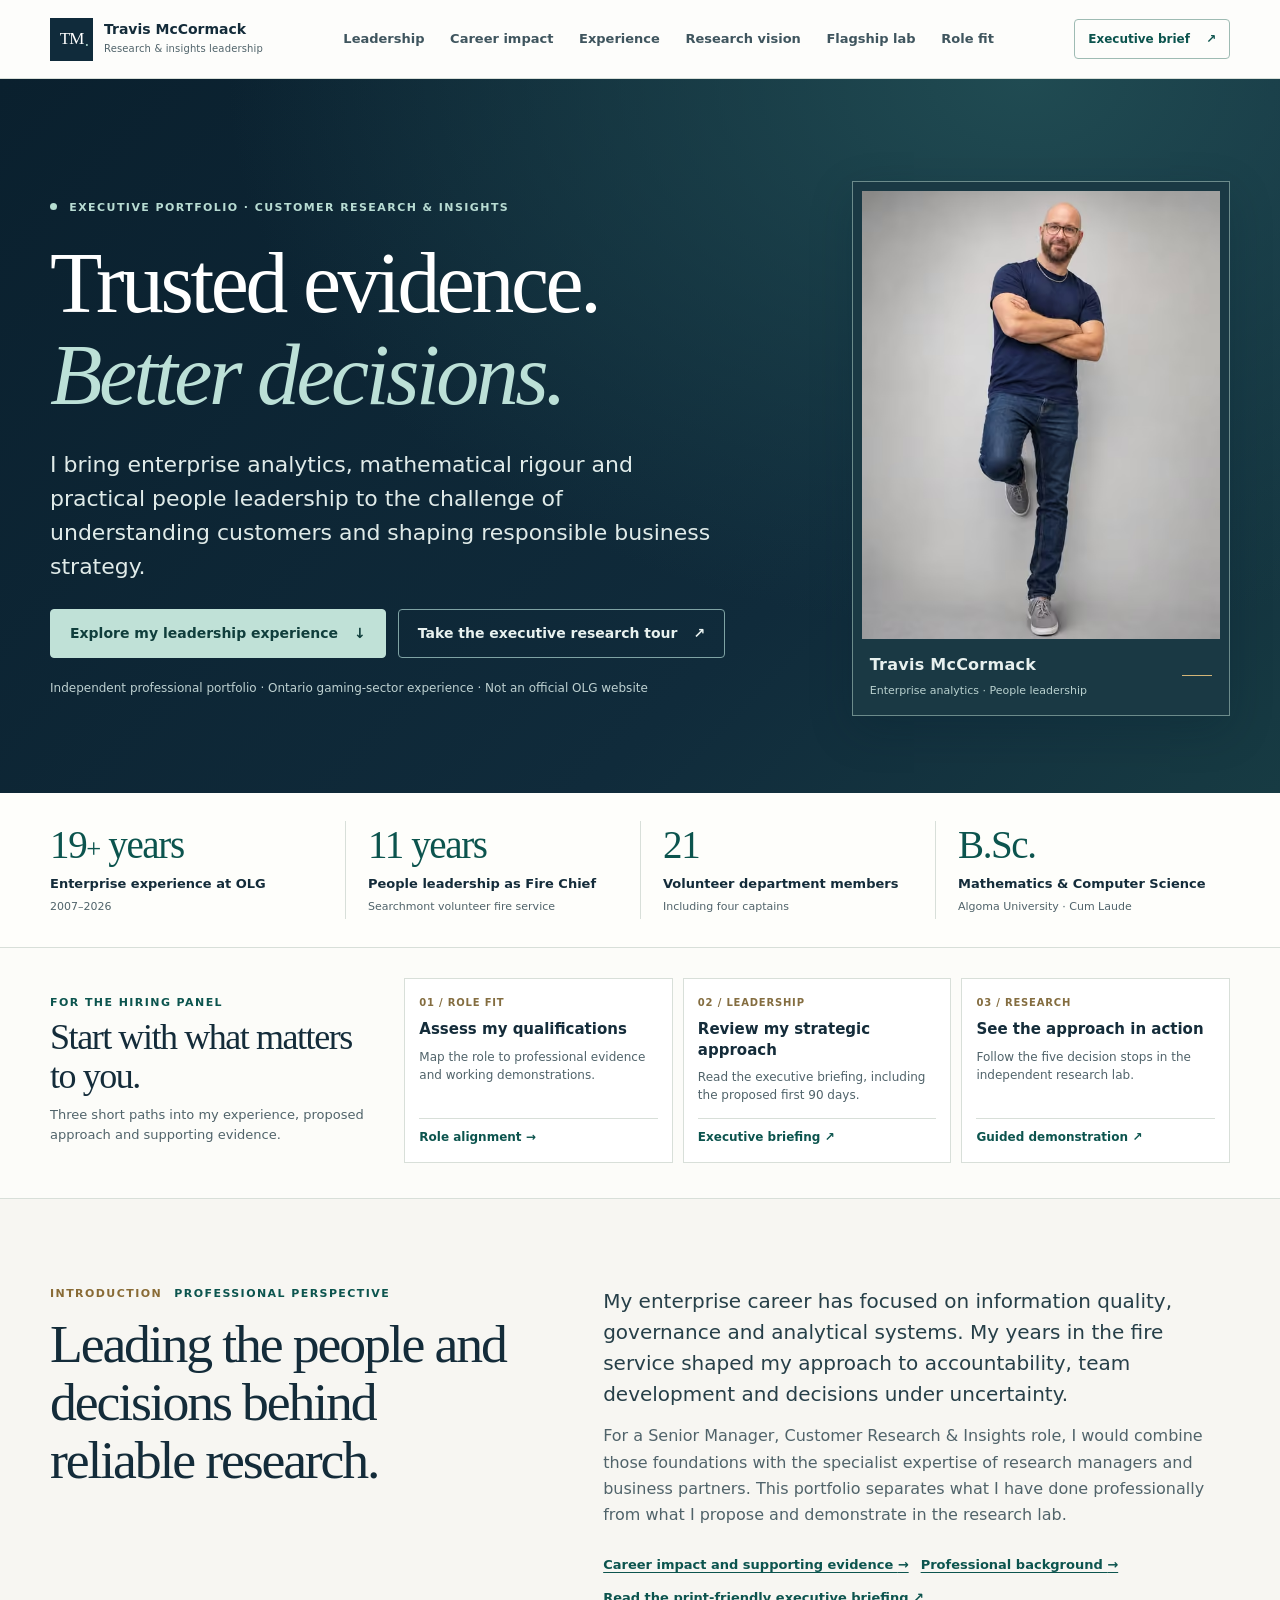
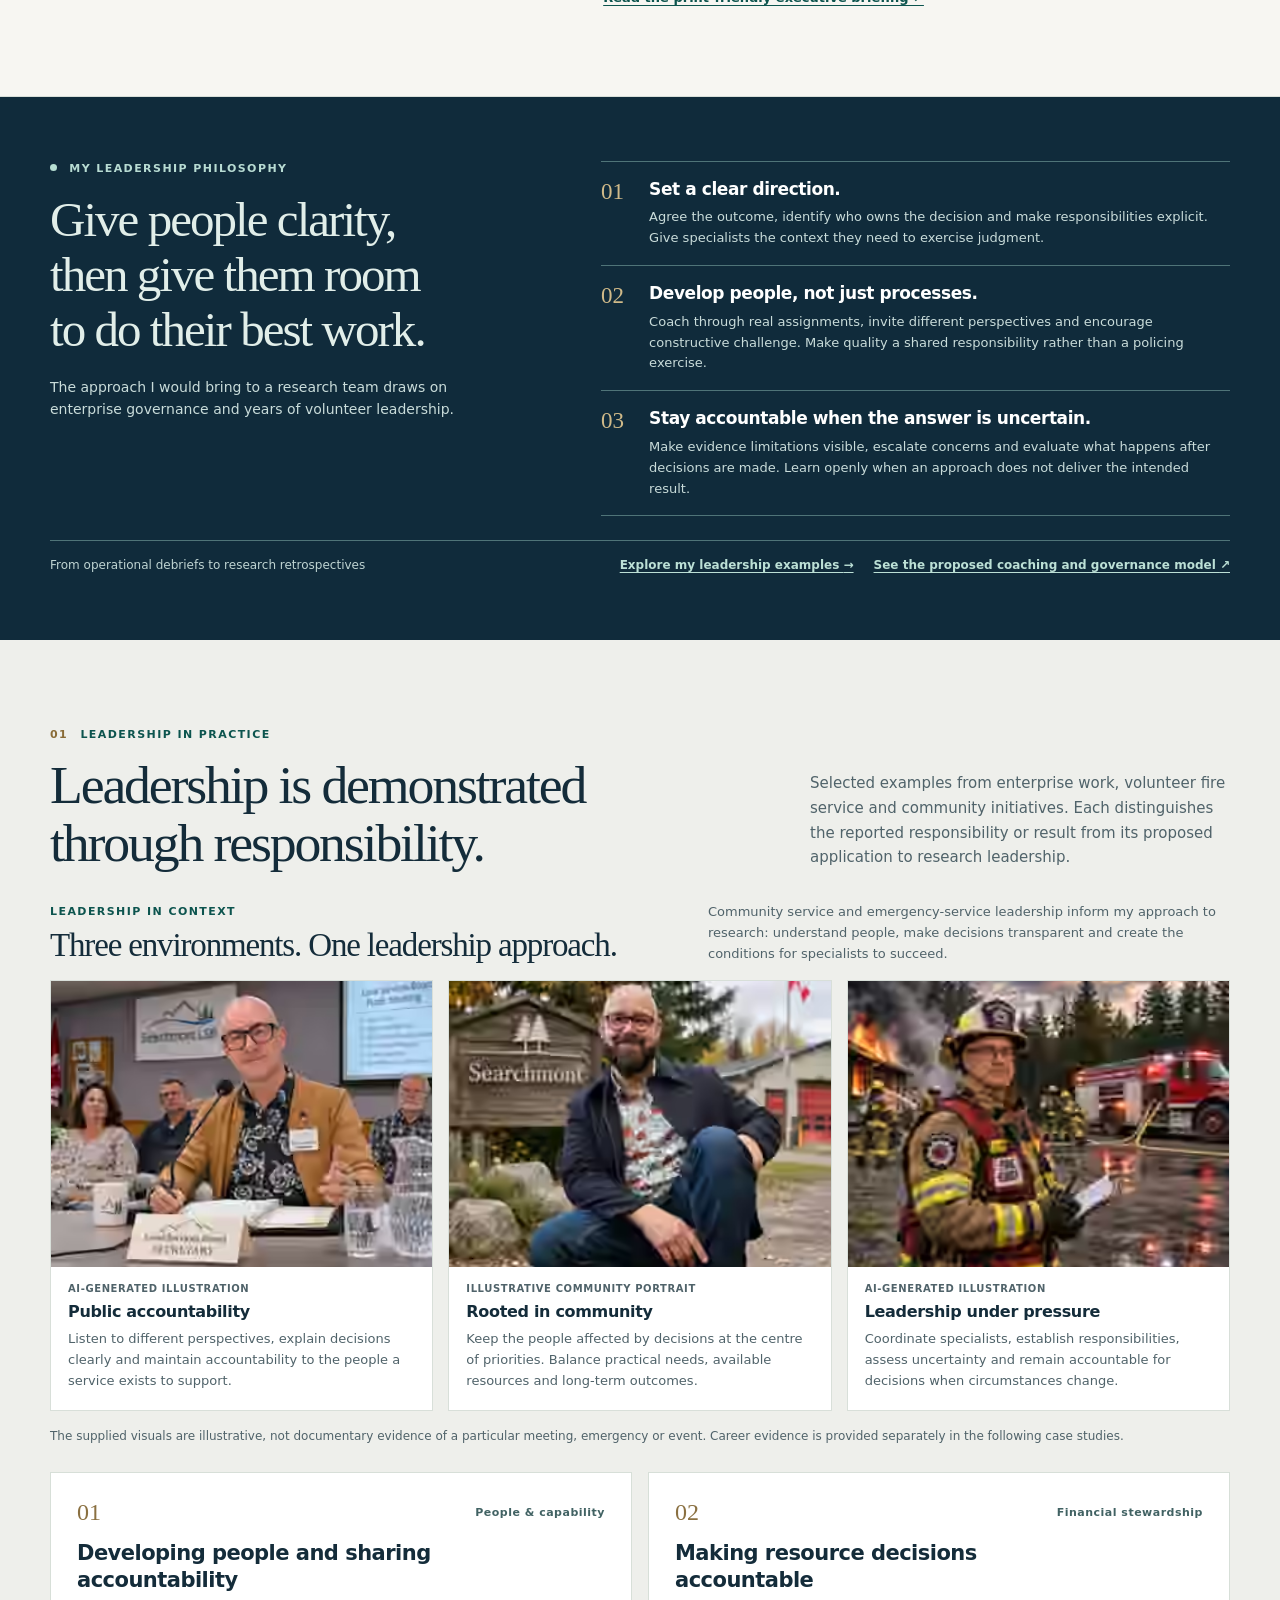
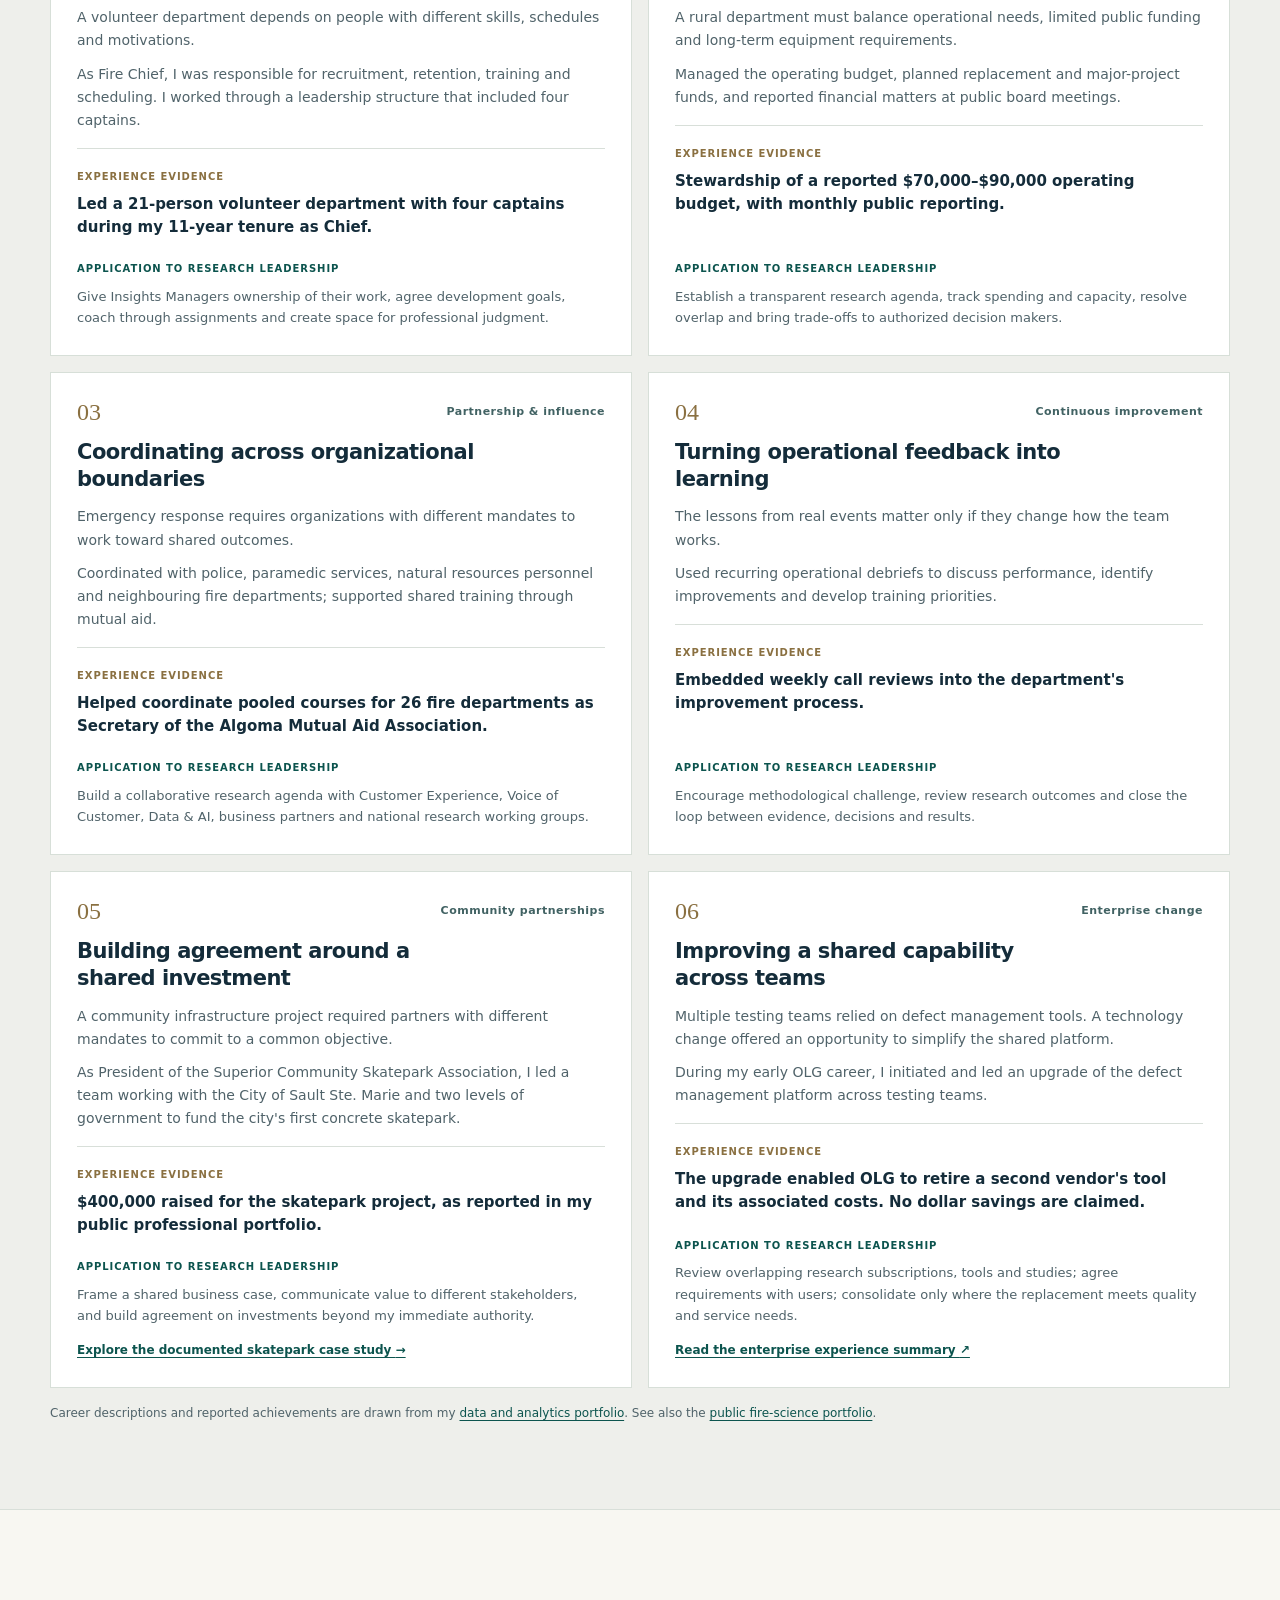
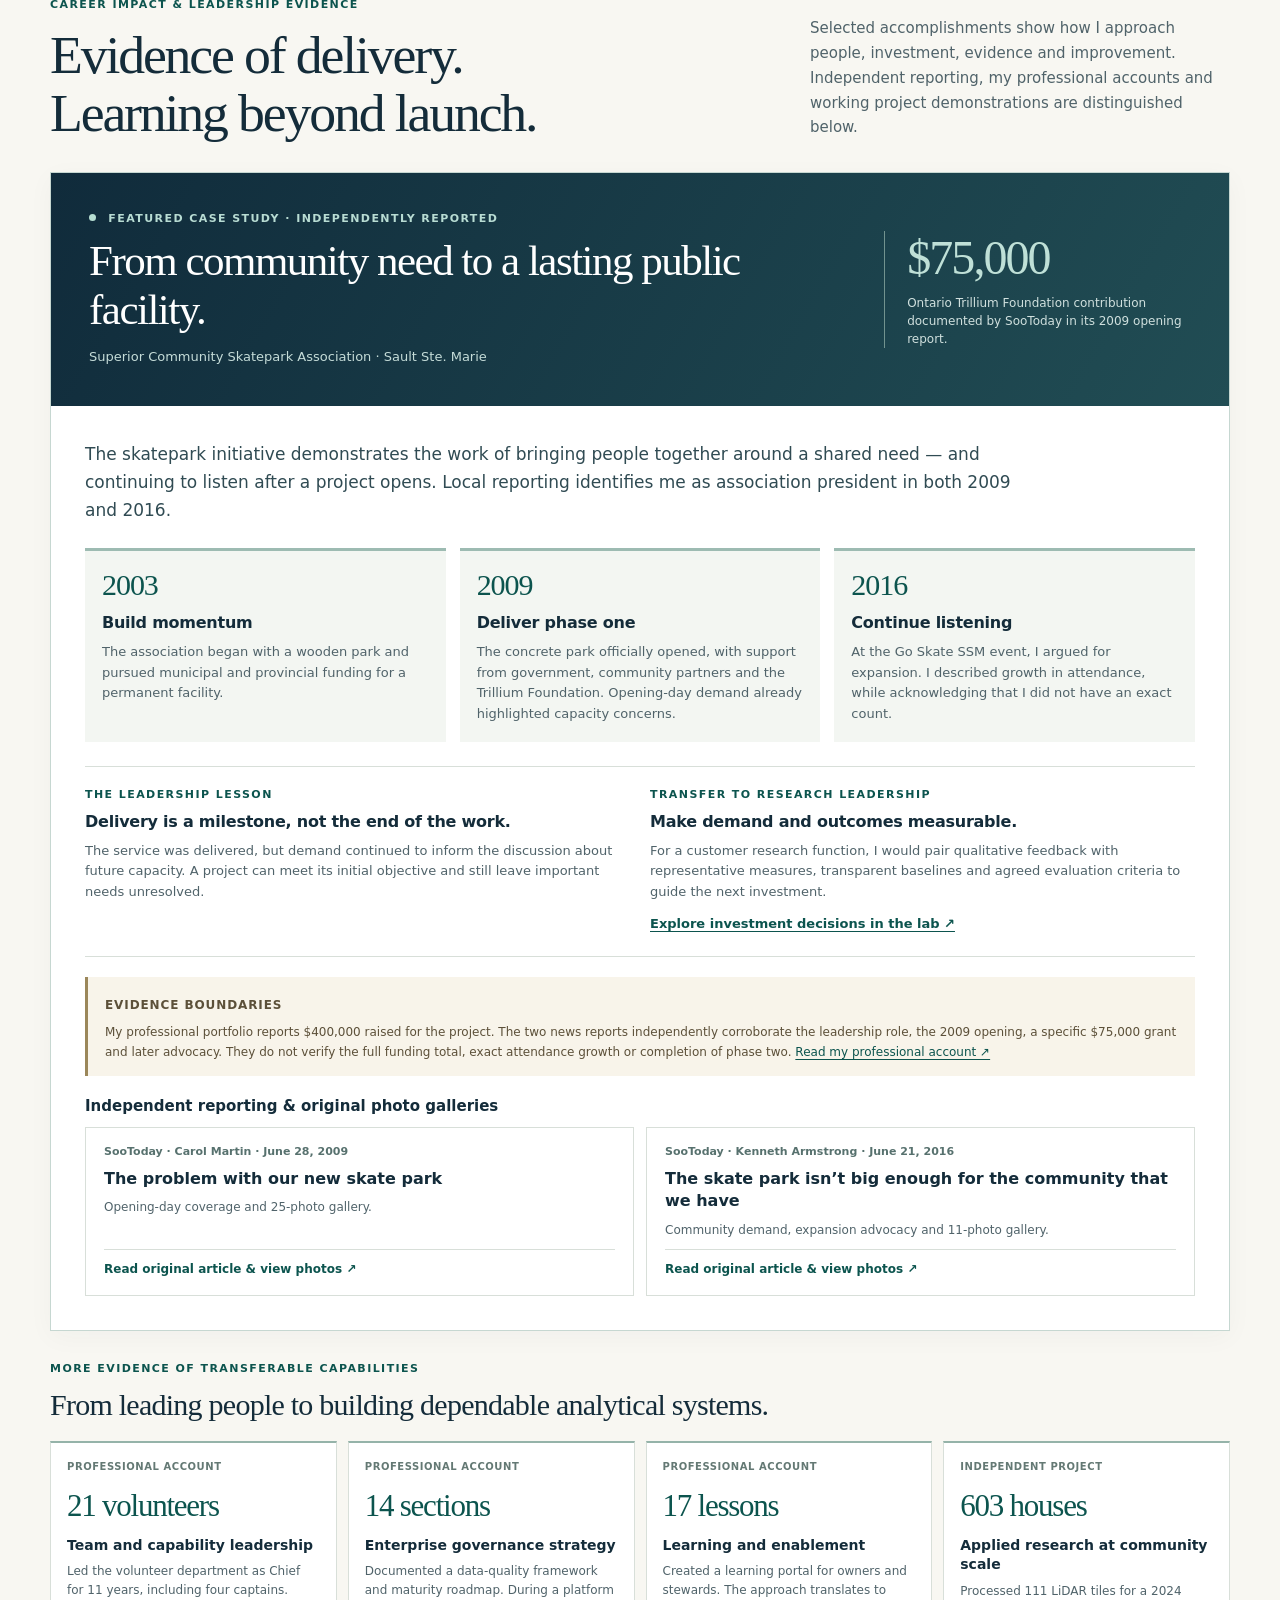
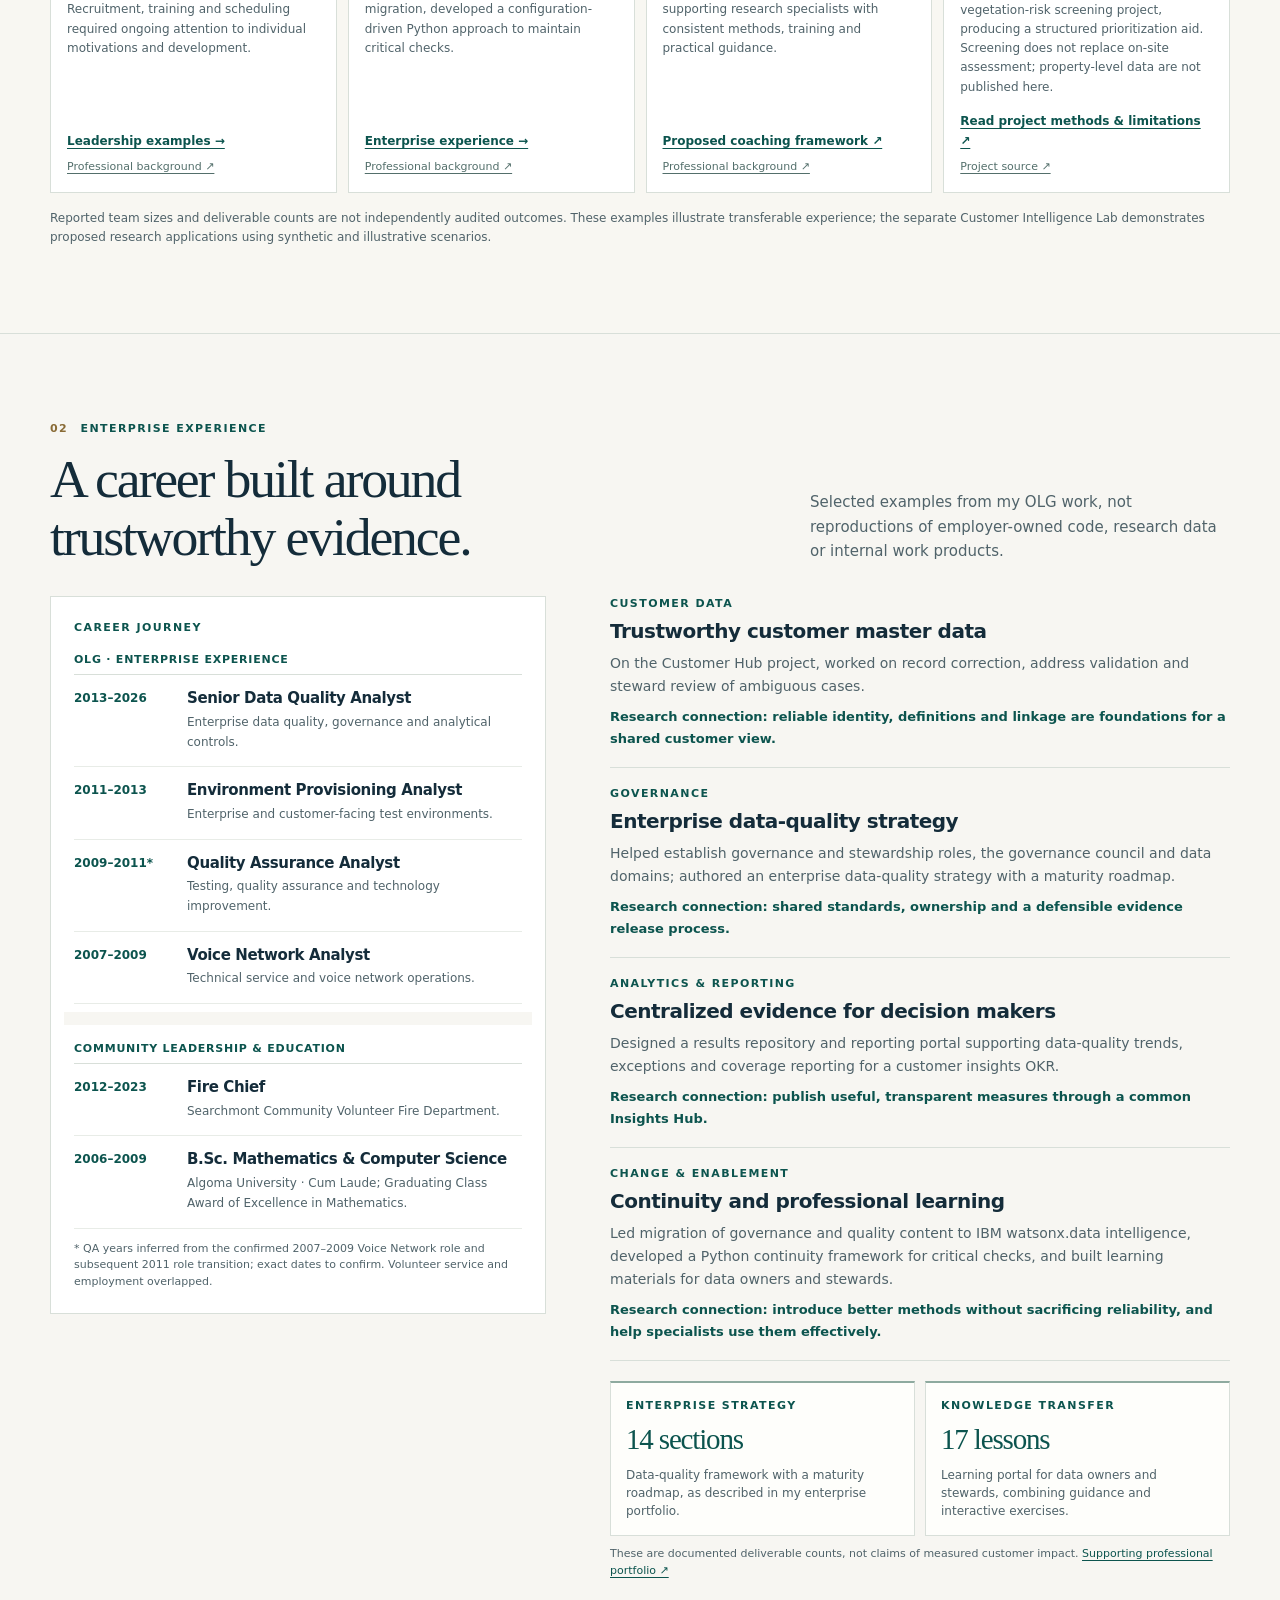
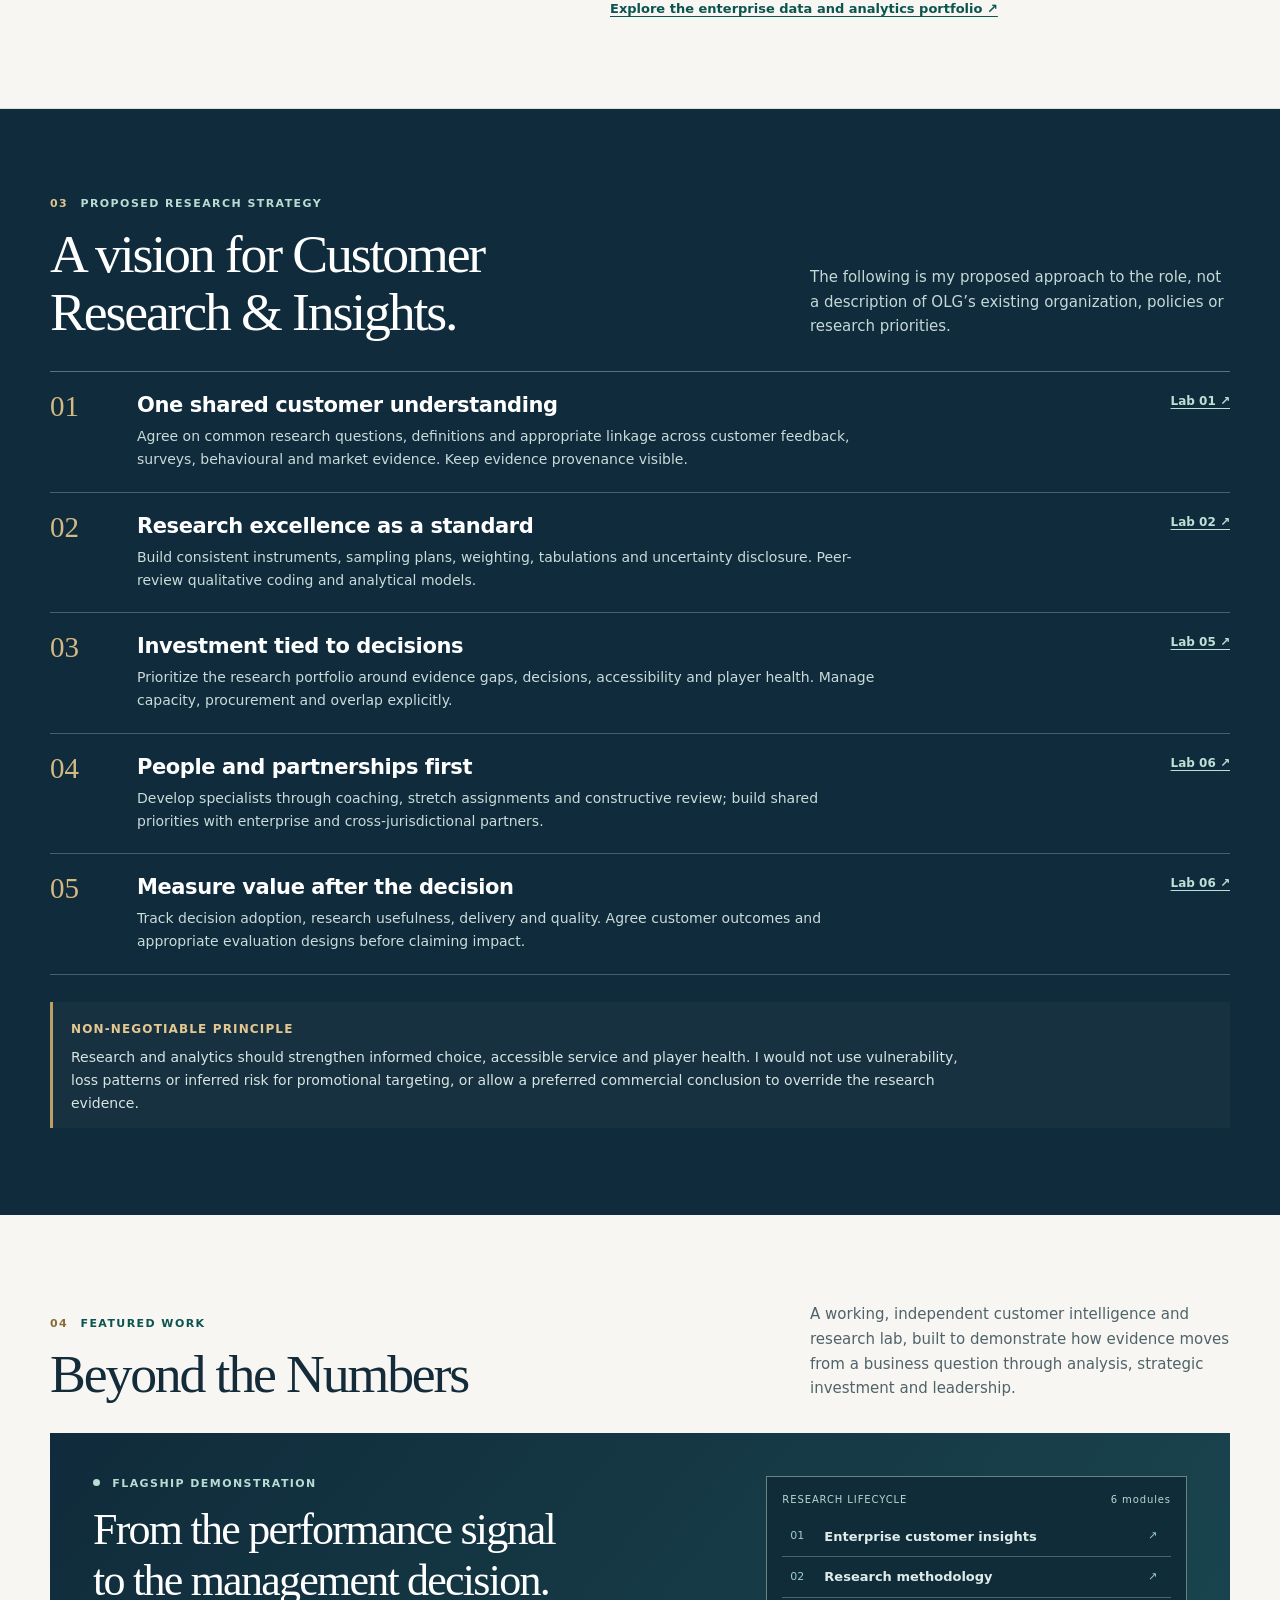
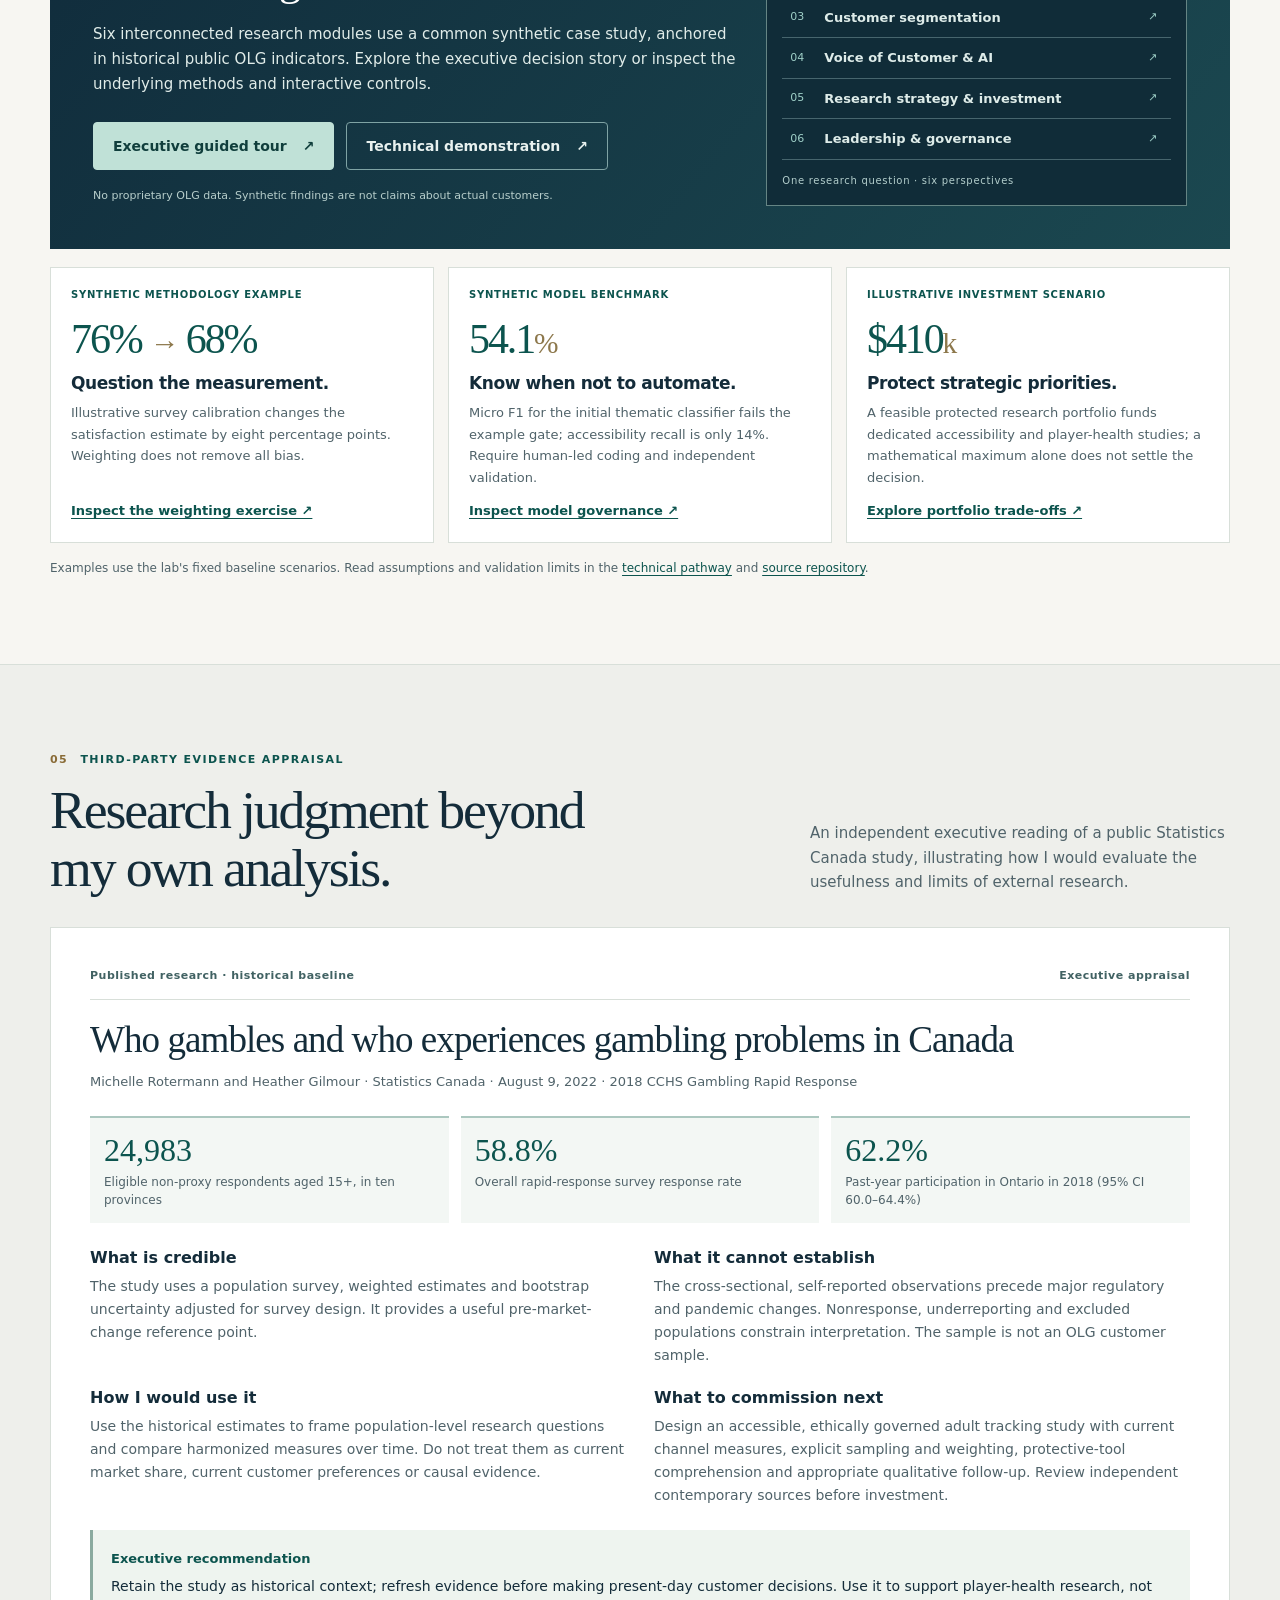
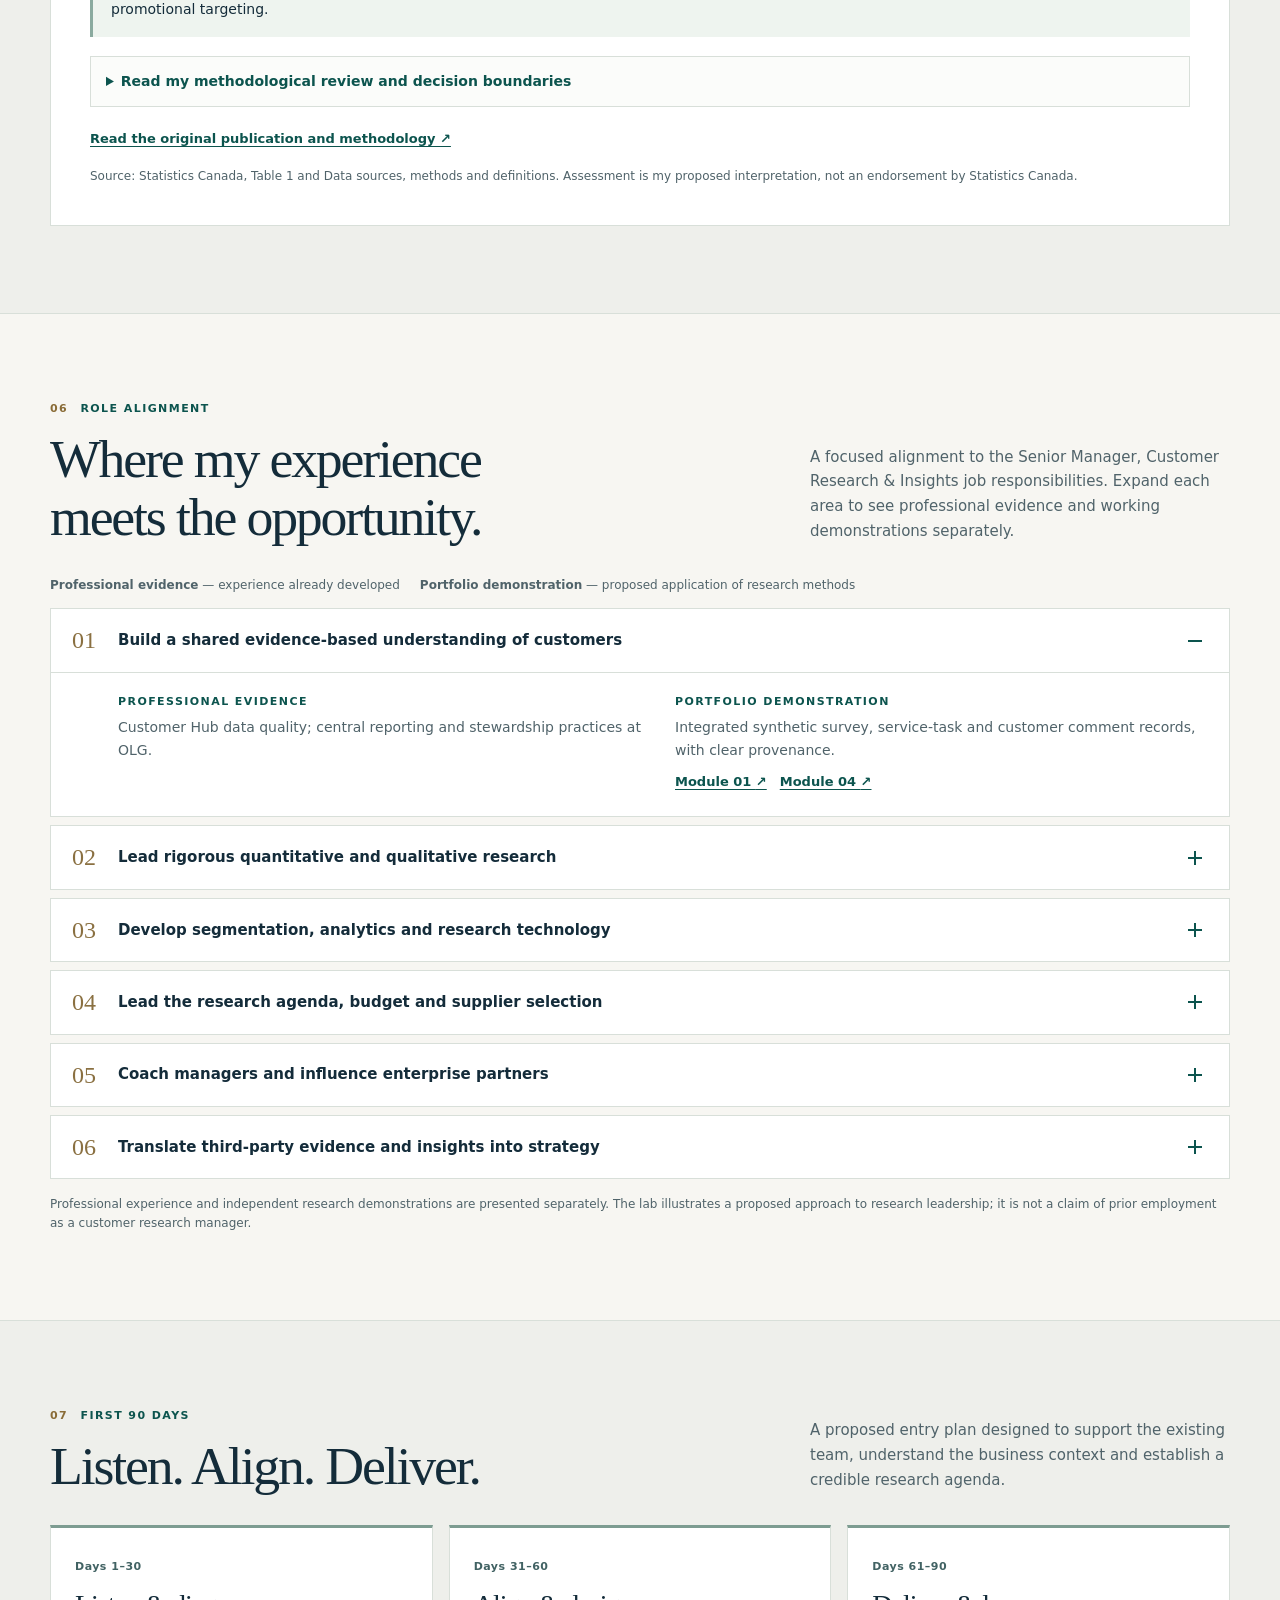
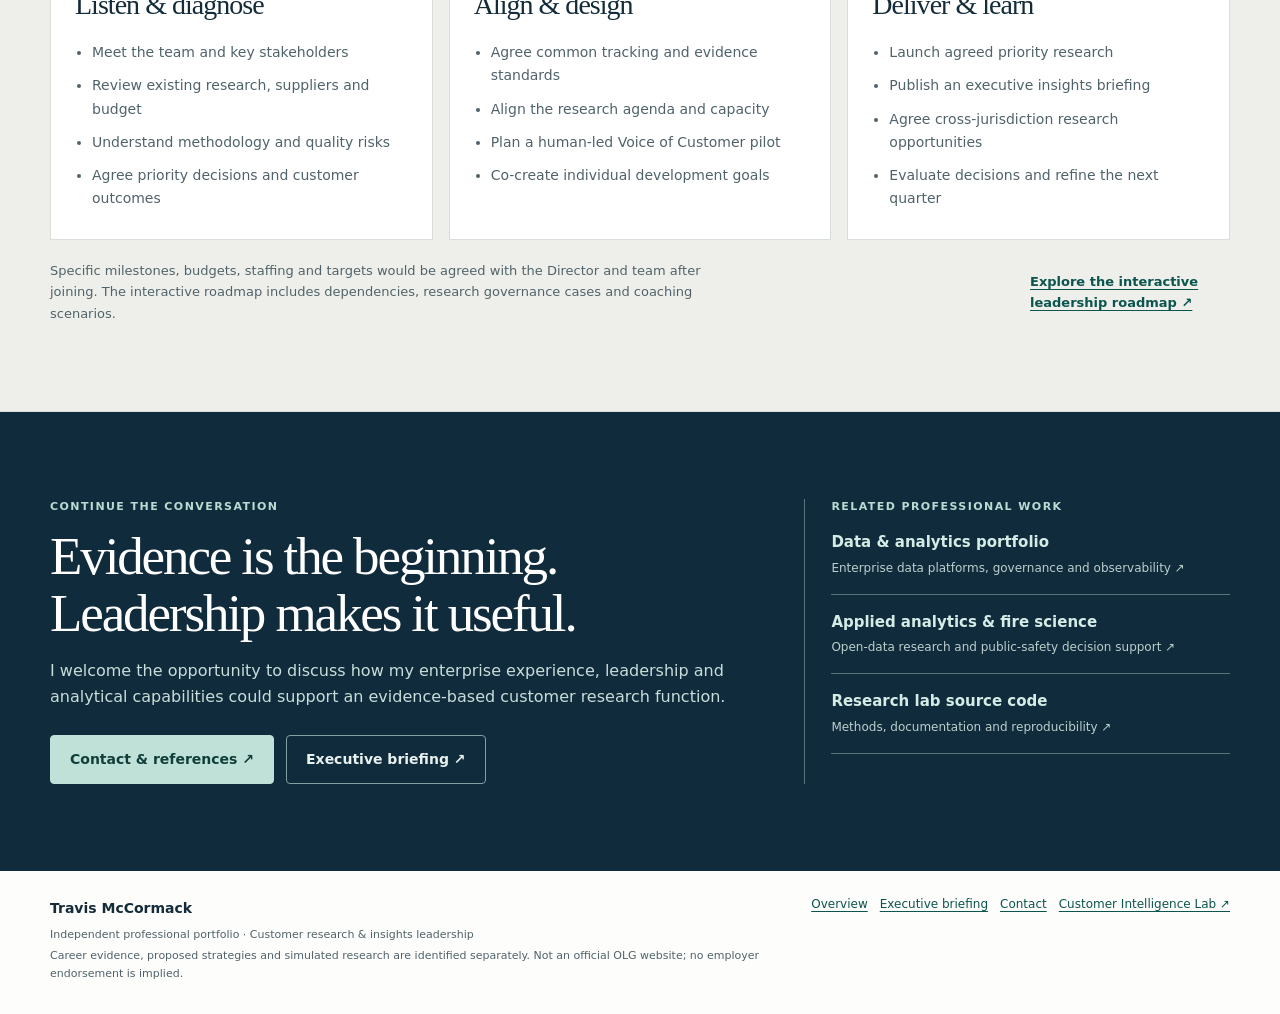
==== public/index.html @ 3b98c7c0 "Release 0.5: full-length portrait and career impact evidence with independent skatepark reporting" ====
<!doctype html><html lang="en-CA"><head><meta charset="utf-8"><meta name="viewport" content="width=device-width,initial-scale=1"><meta name="theme-color" content="#102b3b"><title>Travis McCormack | Customer Research &amp; Insights Leadership</title><meta name="description" content="Executive portfolio connecting enterprise analytics, people leadership and a proposed customer research strategy, with a six-module interactive research lab."><link rel="canonical" href="https://travis-mccormack-insights.com/"><meta property="og:type" content="website"><meta property="og:title" content="Travis McCormack | Customer Research &amp; Insights Leadership"><meta property="og:description" content="Executive portfolio connecting enterprise analytics, people leadership and a proposed customer research strategy, with a six-module interactive research lab."><meta property="og:url" content="https://travis-mccormack-insights.com/"><link rel="icon" href="favicon.svg" type="image/svg+xml"><link rel="stylesheet" href="styles.css"></head><body><a class="skip" href="#main">Skip to content</a><header class="site-header"><div class="wrap mast"><a class="brand" href="./" aria-label="Travis McCormack, home"><span class="monogram" aria-hidden="true">TM<span>.</span></span><span><strong>Travis McCormack</strong><small>Research &amp; insights leadership</small></span></a><nav aria-label="Main navigation"><a href="#leadership">Leadership</a><a href="#impact">Career impact</a><a href="#experience">Experience</a><a href="#strategy">Research vision</a><a href="#work">Flagship lab</a><a href="#alignment">Role fit</a></nav><a href="briefing.html" class="button small outline mast-brief">Executive brief <span aria-hidden="true">↗</span></a></div></header><main id="main">
<section class="hero"><div class="wrap hero-grid"><div class="hero-copy"><p class="eyebrow light"><span class="dot"></span> Executive portfolio · Customer research &amp; insights</p><h1>Trusted evidence.<br><em>Better decisions.</em></h1><p class="hero-lead">I bring enterprise analytics, mathematical rigour and practical people leadership to the challenge of understanding customers and shaping responsible business strategy.</p><div class="hero-actions"><a class="button primary" href="#leadership">Explore my leadership experience <span aria-hidden="true">↓</span></a><a class="button ghost" href="https://searchmont-analytics.github.io/customer-intelligence-lab/#executive-1">Take the executive research tour <span aria-hidden="true">↗</span></a></div><p class="hero-note">Independent professional portfolio · Ontario gaming-sector experience · Not an official OLG website</p></div>
<figure class="hero-portrait"><div class="portrait-image"><img src="assets/travis-full-portrait.avif" width="560" height="700" alt="Full-length studio portrait of the portfolio author, arms crossed, wearing a navy shirt, jeans and glasses, with one leg raised." fetchpriority="high" decoding="async"></div><figcaption><div><strong>Travis McCormack</strong><span>Enterprise analytics · People leadership</span></div><span class="portrait-accent" aria-hidden="true"></span></figcaption></figure></div></section>
<section class="evidence-strip" aria-label="Professional foundations"><div class="wrap stats"><div><strong>19<span>+</span> years</strong><p>Enterprise experience at OLG</p><small>2007–2026</small></div><div><strong>11 years</strong><p>People leadership as Fire Chief</p><small>Searchmont volunteer fire service</small></div><div><strong>21</strong><p>Volunteer department members</p><small>Including four captains</small></div><div><strong>B.Sc.</strong><p>Mathematics &amp; Computer Science</p><small>Algoma University · Cum Laude</small></div></div></section>
<section class="reviewer-section" aria-labelledby="reviewer-title"><div class="wrap reviewer"><div class="reviewer-intro"><p class="eyebrow">For the hiring panel</p><h2 id="reviewer-title">Start with what matters to you.</h2><p>Three short paths into my experience, proposed approach and supporting evidence.</p></div><div class="reviewer-paths"><a href="#alignment"><span class="reviewer-index">01 / Role fit</span><strong>Assess my qualifications</strong><span>Map the role to professional evidence and working demonstrations.</span><span class="reviewer-end">Role alignment <span aria-hidden="true">→</span></span></a><a href="briefing.html"><span class="reviewer-index">02 / Leadership</span><strong>Review my strategic approach</strong><span>Read the executive briefing, including the proposed first 90 days.</span><span class="reviewer-end">Executive briefing <span aria-hidden="true">↗</span></span></a><a href="https://searchmont-analytics.github.io/customer-intelligence-lab/#executive-1"><span class="reviewer-index">03 / Research</span><strong>See the approach in action</strong><span>Follow the five decision stops in the independent research lab.</span><span class="reviewer-end">Guided demonstration <span aria-hidden="true">↗</span></span></a></div></div></section><section class="section intro-block" id="overview"><div class="wrap overview-grid"><div><p class="eyebrow"><span>INTRODUCTION</span> Professional perspective</p><h2>Leading the people and decisions behind reliable research.</h2></div><div><p class="lead-paragraph">My enterprise career has focused on information quality, governance and analytical systems. My years in the fire service shaped my approach to accountability, team development and decisions under uncertainty.</p><p>For a Senior Manager, Customer Research &amp; Insights role, I would combine those foundations with the specialist expertise of research managers and business partners. This portfolio separates what I have done professionally from what I propose and demonstrate in the research lab.</p><div class="link-row"><a class="inline-link" href="#impact">Career impact and supporting evidence <span aria-hidden="true">→</span></a><a class="inline-link" href="#experience">Professional background <span aria-hidden="true">→</span></a><a class="inline-link" href="briefing.html">Read the print-friendly executive briefing <span aria-hidden="true">↗</span></a></div></div></div></section>
<section class="philosophy-section" id="philosophy" aria-labelledby="philosophy-title"><div class="wrap philosophy"><div class="philosophy-statement"><p class="eyebrow light"><span class="dot"></span> My leadership philosophy</p><h2 id="philosophy-title">Give people clarity,<br>then give them room<br>to do their best work.</h2><p>The approach I would bring to a research team draws on enterprise governance and years of volunteer leadership.</p></div><div class="philosophy-principles"><article><span>01</span><div><h3>Set a clear direction.</h3><p>Agree the outcome, identify who owns the decision and make responsibilities explicit. Give specialists the context they need to exercise judgment.</p></div></article><article><span>02</span><div><h3>Develop people, not just processes.</h3><p>Coach through real assignments, invite different perspectives and encourage constructive challenge. Make quality a shared responsibility rather than a policing exercise.</p></div></article><article><span>03</span><div><h3>Stay accountable when the answer is uncertain.</h3><p>Make evidence limitations visible, escalate concerns and evaluate what happens after decisions are made. Learn openly when an approach does not deliver the intended result.</p></div></article></div><div class="philosophy-foot"><span>From operational debriefs to research retrospectives</span><a href="#leadership">Explore my leadership examples <span aria-hidden="true">→</span></a><a href="https://searchmont-analytics.github.io/customer-intelligence-lab/#module-6">See the proposed coaching and governance model <span aria-hidden="true">↗</span></a></div></div></section><section class="section section-soft" id="leadership"><div class="wrap"><div class="section-heading"><div><p class="eyebrow"><span>01</span> Leadership in practice</p><h2>Leadership is demonstrated<br>through responsibility.</h2></div><p class="section-intro">Selected examples from enterprise work, volunteer fire service and community initiatives. Each distinguishes the reported responsibility or result from its proposed application to research leadership.</p></div><div class="leadership-visuals" id="leadership-visuals" aria-labelledby="leadership-visuals-title"><div class="leadership-visual-heading"><div><p class="eyebrow">Leadership in context</p><h3 id="leadership-visuals-title">Three environments. One leadership approach.</h3></div><p>Community service and emergency-service leadership inform my approach to research: understand people, make decisions transparent and create the conditions for specialists to succeed.</p></div><div class="leadership-gallery"><figure class="leadership-figure"><div class="leadership-image leadership-image-board"><img src="assets/lead-board.avif" width="340" height="255" alt="Illustrative scene of a Local Services Board secretary at a Searchmont public meeting." loading="lazy" decoding="async"></div><figcaption><span class="image-provenance">AI-generated illustration</span><h4>Public accountability</h4><p>Listen to different perspectives, explain decisions clearly and maintain accountability to the people a service exists to support.</p></figcaption></figure><figure class="leadership-figure"><div class="leadership-image leadership-image-community"><img src="assets/lead-community.avif" width="302" height="340" alt="Supplied illustrative portrait beside the Searchmont sign and fire hall." loading="lazy" decoding="async"></div><figcaption><span class="image-provenance">Illustrative community portrait</span><h4>Rooted in community</h4><p>Keep the people affected by decisions at the centre of priorities. Balance practical needs, available resources and long-term outcomes.</p></figcaption></figure><figure class="leadership-figure"><div class="leadership-image leadership-image-chief"><img src="assets/lead-chief.avif" width="255" height="340" alt="Illustrative scene of a Fire Chief with a clipboard at an emergency response." loading="lazy" decoding="async"></div><figcaption><span class="image-provenance">AI-generated illustration</span><h4>Leadership under pressure</h4><p>Coordinate specialists, establish responsibilities, assess uncertainty and remain accountable for decisions when circumstances change.</p></figcaption></figure></div><p class="source-note">The supplied visuals are illustrative, not documentary evidence of a particular meeting, emergency or event. Career evidence is provided separately in the following case studies.</p></div><div class="case-grid"><article class="case-card"><div class="card-top"><span class="number">01</span><span class="label">People &amp; capability</span></div><h3>Developing people and sharing accountability</h3><p>A volunteer department depends on people with different skills, schedules and motivations.</p><p>As Fire Chief, I was responsible for recruitment, retention, training and scheduling. I worked through a leadership structure that included four captains.</p><div class="result"><span>Experience evidence</span><p>Led a 21-person volunteer department with four captains during my 11-year tenure as Chief.</p></div><div class="transfer"><span>Application to research leadership</span><p>Give Insights Managers ownership of their work, agree development goals, coach through assignments and create space for professional judgment.</p></div></article><article class="case-card"><div class="card-top"><span class="number">02</span><span class="label">Financial stewardship</span></div><h3>Making resource decisions accountable</h3><p>A rural department must balance operational needs, limited public funding and long-term equipment requirements.</p><p>Managed the operating budget, planned replacement and major-project funds, and reported financial matters at public board meetings.</p><div class="result"><span>Experience evidence</span><p>Stewardship of a reported $70,000–$90,000 operating budget, with monthly public reporting.</p></div><div class="transfer"><span>Application to research leadership</span><p>Establish a transparent research agenda, track spending and capacity, resolve overlap and bring trade-offs to authorized decision makers.</p></div></article><article class="case-card"><div class="card-top"><span class="number">03</span><span class="label">Partnership &amp; influence</span></div><h3>Coordinating across organizational boundaries</h3><p>Emergency response requires organizations with different mandates to work toward shared outcomes.</p><p>Coordinated with police, paramedic services, natural resources personnel and neighbouring fire departments; supported shared training through mutual aid.</p><div class="result"><span>Experience evidence</span><p>Helped coordinate pooled courses for 26 fire departments as Secretary of the Algoma Mutual Aid Association.</p></div><div class="transfer"><span>Application to research leadership</span><p>Build a collaborative research agenda with Customer Experience, Voice of Customer, Data &amp; AI, business partners and national research working groups.</p></div></article><article class="case-card"><div class="card-top"><span class="number">04</span><span class="label">Continuous improvement</span></div><h3>Turning operational feedback into learning</h3><p>The lessons from real events matter only if they change how the team works.</p><p>Used recurring operational debriefs to discuss performance, identify improvements and develop training priorities.</p><div class="result"><span>Experience evidence</span><p>Embedded weekly call reviews into the department&#39;s improvement process.</p></div><div class="transfer"><span>Application to research leadership</span><p>Encourage methodological challenge, review research outcomes and close the loop between evidence, decisions and results.</p></div></article><article class="case-card"><div class="card-top"><span class="number">05</span><span class="label">Community partnerships</span></div><h3>Building agreement around a shared investment</h3><p>A community infrastructure project required partners with different mandates to commit to a common objective.</p><p>As President of the Superior Community Skatepark Association, I led a team working with the City of Sault Ste. Marie and two levels of government to fund the city's first concrete skatepark.</p><div class="result"><span>Experience evidence</span><p>$400,000 raised for the skatepark project, as reported in my public professional portfolio.</p></div><div class="transfer"><span>Application to research leadership</span><p>Frame a shared business case, communicate value to different stakeholders, and build agreement on investments beyond my immediate authority.</p></div><a class="case-source" href="#impact-skatepark">Explore the documented skatepark case study <span aria-hidden="true">→</span></a></article><article class="case-card"><div class="card-top"><span class="number">06</span><span class="label">Enterprise change</span></div><h3>Improving a shared capability across teams</h3><p>Multiple testing teams relied on defect management tools. A technology change offered an opportunity to simplify the shared platform.</p><p>During my early OLG career, I initiated and led an upgrade of the defect management platform across testing teams.</p><div class="result"><span>Experience evidence</span><p>The upgrade enabled OLG to retire a second vendor's tool and its associated costs. No dollar savings are claimed.</p></div><div class="transfer"><span>Application to research leadership</span><p>Review overlapping research subscriptions, tools and studies; agree requirements with users; consolidate only where the replacement meets quality and service needs.</p></div><a class="case-source" href="https://data-analytics-travis-mccormack.com/">Read the enterprise experience summary <span aria-hidden="true">↗</span></a></article></div><p class="source-note">Career descriptions and reported achievements are drawn from my <a href="https://data-analytics-travis-mccormack.com/#leadership">data and analytics portfolio</a>. See also the <a href="https://travis-mccormack-analytics.com/#experience">public fire-science portfolio</a>.</p></div></section>
<section class="section impact-section" id="impact" aria-labelledby="impact-title"><div class="wrap">
<div class="section-heading"><div><p class="eyebrow">Career impact &amp; leadership evidence</p><h2 id="impact-title">Evidence of delivery.<br>Learning beyond launch.</h2></div><p class="section-intro">Selected accomplishments show how I approach people, investment, evidence and improvement. Independent reporting, my professional accounts and working project demonstrations are distinguished below.</p></div>
<article class="impact-feature" id="impact-skatepark" aria-labelledby="skatepark-title">
<div class="impact-feature-head"><div><p class="eyebrow light"><span class="dot"></span> Featured case study · Independently reported</p><h3 id="skatepark-title">From community need to a lasting public facility.</h3><p>Superior Community Skatepark Association · Sault Ste. Marie</p></div><div class="impact-feature-metric"><strong>$75,000</strong><span>Ontario Trillium Foundation contribution documented by SooToday in its 2009 opening report.</span></div></div>
<div class="impact-feature-body"><p class="impact-lead">The skatepark initiative demonstrates the work of bringing people together around a shared need — and continuing to listen after a project opens. Local reporting identifies me as association president in both 2009 and 2016.</p>
<div class="impact-journey" aria-label="Reported skatepark project milestones"><article><span class="impact-year">2003</span><h4>Build momentum</h4><p>The association began with a wooden park and pursued municipal and provincial funding for a permanent facility.</p></article><article><span class="impact-year">2009</span><h4>Deliver phase one</h4><p>The concrete park officially opened, with support from government, community partners and the Trillium Foundation. Opening-day demand already highlighted capacity concerns.</p></article><article><span class="impact-year">2016</span><h4>Continue listening</h4><p>At the Go Skate SSM event, I argued for expansion. I described growth in attendance, while acknowledging that I did not have an exact count.</p></article></div>
<div class="impact-analysis"><div><p class="eyebrow">The leadership lesson</p><h4>Delivery is a milestone, not the end of the work.</h4><p>The service was delivered, but demand continued to inform the discussion about future capacity. A project can meet its initial objective and still leave important needs unresolved.</p></div><div><p class="eyebrow">Transfer to research leadership</p><h4>Make demand and outcomes measurable.</h4><p>For a customer research function, I would pair qualitative feedback with representative measures, transparent baselines and agreed evaluation criteria to guide the next investment.</p><a class="inline-link" href="https://searchmont-analytics.github.io/customer-intelligence-lab/#module-5">Explore investment decisions in the lab ↗</a></div></div>
<div class="impact-evidence-note"><strong>Evidence boundaries</strong><p>My professional portfolio reports $400,000 raised for the project. The two news reports independently corroborate the leadership role, the 2009 opening, a specific $75,000 grant and later advocacy. They do not verify the full funding total, exact attendance growth or completion of phase two. <a href="https://data-analytics-travis-mccormack.com/#leadership">Read my professional account ↗</a></p></div>
<h4 class="press-heading">Independent reporting &amp; original photo galleries</h4><div class="press-grid"><a class="press-card" href="https://www.sootoday.com/local-news/the-problem-with-our-new-skate-park-25-photos-124248"><span class="press-source">SooToday · Carol Martin · June 28, 2009</span><strong>The problem with our new skate park</strong><span class="press-caption">Opening-day coverage and 25-photo gallery.</span><span class="press-action">Read original article &amp; view photos <span aria-hidden="true">↗</span></span></a><a class="press-card" href="https://www.sootoday.com/local-news/the-skate-park-isnt-big-enough-for-the-community-that-we-have-11-photos-322287"><span class="press-source">SooToday · Kenneth Armstrong · June 21, 2016</span><strong>The skate park isn’t big enough for the community that we have</strong><span class="press-caption">Community demand, expansion advocacy and 11-photo gallery.</span><span class="press-action">Read original article &amp; view photos <span aria-hidden="true">↗</span></span></a></div></div></article>
<div class="impact-more"><p class="eyebrow">More evidence of transferable capabilities</p><h3>From leading people to building dependable analytical systems.</h3><div class="impact-grid">
<article><span class="impact-tag">Professional account</span><strong class="impact-number">21 volunteers</strong><h4>Team and capability leadership</h4><p>Led the volunteer department as Chief for 11 years, including four captains. Recruitment, training and scheduling required ongoing attention to individual motivations and development.</p><a href="#leadership" class="inline-link">Leadership examples →</a><a href="https://data-analytics-travis-mccormack.com/#leadership" class="source-mini">Professional background ↗</a></article>
<article><span class="impact-tag">Professional account</span><strong class="impact-number">14 sections</strong><h4>Enterprise governance strategy</h4><p>Documented a data-quality framework and maturity roadmap. During a platform migration, developed a configuration-driven Python approach to maintain critical checks.</p><a href="#experience" class="inline-link">Enterprise experience →</a><a href="https://data-analytics-travis-mccormack.com/" class="source-mini">Professional background ↗</a></article>
<article><span class="impact-tag">Professional account</span><strong class="impact-number">17 lessons</strong><h4>Learning and enablement</h4><p>Created a learning portal for owners and stewards. The approach translates to supporting research specialists with consistent methods, training and practical guidance.</p><a href="https://searchmont-analytics.github.io/customer-intelligence-lab/#module-6" class="inline-link">Proposed coaching framework ↗</a><a href="https://data-analytics-travis-mccormack.com/" class="source-mini">Professional background ↗</a></article>
<article><span class="impact-tag">Independent project</span><strong class="impact-number">603 houses</strong><h4>Applied research at community scale</h4><p>Processed 111 LiDAR tiles for a 2024 vegetation-risk screening project, producing a structured prioritization aid. Screening does not replace on-site assessment; property-level data are not published here.</p><a href="https://travis-mccormack-analytics.com/#projects" class="inline-link">Read project methods &amp; limitations ↗</a><a href="https://github.com/searchmont-analytics/smt-firesmart-assessment-lidar" class="source-mini">Project source ↗</a></article>
</div><p class="source-note">Reported team sizes and deliverable counts are not independently audited outcomes. These examples illustrate transferable experience; the separate Customer Intelligence Lab demonstrates proposed research applications using synthetic and illustrative scenarios.</p></div>
</div></section>
<section class="section" id="experience"><div class="wrap"><div class="section-heading"><div><p class="eyebrow"><span>02</span> Enterprise experience</p><h2>A career built around<br>trustworthy evidence.</h2></div><p class="section-intro">Selected examples from my OLG work, not reproductions of employer-owned code, research data or internal work products.</p></div><div class="experience-grid"><div class="timeline"><p class="eyebrow">Career journey</p><p class="career-track-label">OLG · Enterprise experience</p><article><time>2013–2026</time><div><h3>Senior Data Quality Analyst</h3><p>Enterprise data quality, governance and analytical controls.</p></div></article><article><time>2011–2013</time><div><h3>Environment Provisioning Analyst</h3><p>Enterprise and customer-facing test environments.</p></div></article><article><time>2009–2011*</time><div><h3>Quality Assurance Analyst</h3><p>Testing, quality assurance and technology improvement.</p></div></article><article><time>2007–2009</time><div><h3>Voice Network Analyst</h3><p>Technical service and voice network operations.</p></div></article><div class="timeline-divider"></div><p class="career-track-label">Community leadership &amp; education</p><article><time>2012–2023</time><div><h3>Fire Chief</h3><p>Searchmont Community Volunteer Fire Department.</p></div></article><article><time>2006–2009</time><div><h3>B.Sc. Mathematics &amp; Computer Science</h3><p>Algoma University · Cum Laude; Graduating Class Award of Excellence in Mathematics.</p></div></article><small>* QA years inferred from the confirmed 2007–2009 Voice Network role and subsequent 2011 role transition; exact dates to confirm. Volunteer service and employment overlapped.</small></div><div class="achievement-list"><article><p class="eyebrow">Customer data</p><h3>Trustworthy customer master data</h3><p>On the Customer Hub project, worked on record correction, address validation and steward review of ambiguous cases.</p><p class="relevance">Research connection: reliable identity, definitions and linkage are foundations for a shared customer view.</p></article><article><p class="eyebrow">Governance</p><h3>Enterprise data-quality strategy</h3><p>Helped establish governance and stewardship roles, the governance council and data domains; authored an enterprise data-quality strategy with a maturity roadmap.</p><p class="relevance">Research connection: shared standards, ownership and a defensible evidence release process.</p></article><article><p class="eyebrow">Analytics &amp; reporting</p><h3>Centralized evidence for decision makers</h3><p>Designed a results repository and reporting portal supporting data-quality trends, exceptions and coverage reporting for a customer insights OKR.</p><p class="relevance">Research connection: publish useful, transparent measures through a common Insights Hub.</p></article><article><p class="eyebrow">Change &amp; enablement</p><h3>Continuity and professional learning</h3><p>Led migration of governance and quality content to IBM watsonx.data intelligence, developed a Python continuity framework for critical checks, and built learning materials for data owners and stewards.</p><p class="relevance">Research connection: introduce better methods without sacrificing reliability, and help specialists use them effectively.</p></article><div class="evidence-pair" aria-label="Selected enterprise deliverables"><article><p class="eyebrow">Enterprise strategy</p><strong>14 sections</strong><p>Data-quality framework with a maturity roadmap, as described in my enterprise portfolio.</p></article><article><p class="eyebrow">Knowledge transfer</p><strong>17 lessons</strong><p>Learning portal for data owners and stewards, combining guidance and interactive exercises.</p></article></div><div class="evidence-pair-note">These are documented deliverable counts, not claims of measured customer impact. <a href="https://data-analytics-travis-mccormack.com/">Supporting professional portfolio ↗</a></div><a class="inline-link" href="https://data-analytics-travis-mccormack.com/">Explore the enterprise data and analytics portfolio <span aria-hidden="true">↗</span></a></div></div></div></section>
<section class="section strategy-section" id="strategy"><div class="wrap"><div class="section-heading"><div><p class="eyebrow"><span>03</span> Proposed research strategy</p><h2>A vision for Customer<br>Research &amp; Insights.</h2></div><p class="section-intro">The following is my proposed approach to the role, not a description of OLG’s existing organization, policies or research priorities.</p></div><div class="principles"><article><span class="principle-num">01</span><div><h3>One shared customer understanding</h3><p>Agree on common research questions, definitions and appropriate linkage across customer feedback, surveys, behavioural and market evidence. Keep evidence provenance visible.</p></div><a class="strategy-link" href="https://searchmont-analytics.github.io/customer-intelligence-lab/#module-1" aria-label="Explore One shared customer understanding in the lab">Lab 01 <span aria-hidden="true">↗</span></a></article><article><span class="principle-num">02</span><div><h3>Research excellence as a standard</h3><p>Build consistent instruments, sampling plans, weighting, tabulations and uncertainty disclosure. Peer-review qualitative coding and analytical models.</p></div><a class="strategy-link" href="https://searchmont-analytics.github.io/customer-intelligence-lab/#module-2" aria-label="Explore Research excellence as a standard in the lab">Lab 02 <span aria-hidden="true">↗</span></a></article><article><span class="principle-num">03</span><div><h3>Investment tied to decisions</h3><p>Prioritize the research portfolio around evidence gaps, decisions, accessibility and player health. Manage capacity, procurement and overlap explicitly.</p></div><a class="strategy-link" href="https://searchmont-analytics.github.io/customer-intelligence-lab/#module-5" aria-label="Explore Investment tied to decisions in the lab">Lab 05 <span aria-hidden="true">↗</span></a></article><article><span class="principle-num">04</span><div><h3>People and partnerships first</h3><p>Develop specialists through coaching, stretch assignments and constructive review; build shared priorities with enterprise and cross-jurisdictional partners.</p></div><a class="strategy-link" href="https://searchmont-analytics.github.io/customer-intelligence-lab/#module-6" aria-label="Explore People and partnerships first in the lab">Lab 06 <span aria-hidden="true">↗</span></a></article><article><span class="principle-num">05</span><div><h3>Measure value after the decision</h3><p>Track decision adoption, research usefulness, delivery and quality. Agree customer outcomes and appropriate evaluation designs before claiming impact.</p></div><a class="strategy-link" href="https://searchmont-analytics.github.io/customer-intelligence-lab/#module-6" aria-label="Explore Measure value after the decision in the lab">Lab 06 <span aria-hidden="true">↗</span></a></article></div><div class="strategy-note"><strong>Non-negotiable principle</strong><p>Research and analytics should strengthen informed choice, accessible service and player health. I would not use vulnerability, loss patterns or inferred risk for promotional targeting, or allow a preferred commercial conclusion to override the research evidence.</p></div></div></section>
<section class="section" id="work"><div class="wrap"><div class="section-heading"><div><p class="eyebrow"><span>04</span> Featured work</p><h2>Beyond the Numbers</h2></div><p class="section-intro">A working, independent customer intelligence and research lab, built to demonstrate how evidence moves from a business question through analysis, strategic investment and leadership.</p></div><div class="lab-feature"><div class="lab-copy"><p class="eyebrow light"><span class="dot"></span> Flagship demonstration</p><h3>From the performance signal<br>to the management decision.</h3><p>Six interconnected research modules use a common synthetic case study, anchored in historical public OLG indicators. Explore the executive decision story or inspect the underlying methods and interactive controls.</p><div class="link-row"><a class="button primary" href="https://searchmont-analytics.github.io/customer-intelligence-lab/#executive-1">Executive guided tour <span aria-hidden="true">↗</span></a><a class="button ghost" href="https://searchmont-analytics.github.io/customer-intelligence-lab/#technical">Technical demonstration <span aria-hidden="true">↗</span></a></div><p class="lab-caption">No proprietary OLG data. Synthetic findings are not claims about actual customers.</p></div><div class="lab-diagram"><div class="lab-diagram-top"><span>RESEARCH LIFECYCLE</span><span>6 modules</span></div><a href="https://searchmont-analytics.github.io/customer-intelligence-lab/#module-1"><span>01</span><strong>Enterprise customer insights</strong><span aria-hidden="true">↗</span></a><a href="https://searchmont-analytics.github.io/customer-intelligence-lab/#module-2"><span>02</span><strong>Research methodology</strong><span aria-hidden="true">↗</span></a><a href="https://searchmont-analytics.github.io/customer-intelligence-lab/#module-3"><span>03</span><strong>Customer segmentation</strong><span aria-hidden="true">↗</span></a><a href="https://searchmont-analytics.github.io/customer-intelligence-lab/#module-4"><span>04</span><strong>Voice of Customer &amp; AI</strong><span aria-hidden="true">↗</span></a><a href="https://searchmont-analytics.github.io/customer-intelligence-lab/#module-5"><span>05</span><strong>Research strategy &amp; investment</strong><span aria-hidden="true">↗</span></a><a href="https://searchmont-analytics.github.io/customer-intelligence-lab/#module-6"><span>06</span><strong>Leadership &amp; governance</strong><span aria-hidden="true">↗</span></a><div class="lab-diagram-footer">One research question · six perspectives</div></div></div>
<div class="decision-samples"><article><p class="eyebrow">Synthetic methodology example</p><div class="sample-stat">76% <span aria-hidden="true">→</span> 68%</div><h3>Question the measurement.</h3><p>Illustrative survey calibration changes the satisfaction estimate by eight percentage points. Weighting does not remove all bias.</p><a href="https://searchmont-analytics.github.io/customer-intelligence-lab/#module-2" class="inline-link">Inspect the weighting exercise ↗</a></article><article><p class="eyebrow">Synthetic model benchmark</p><div class="sample-stat">54.1<span>%</span></div><h3>Know when not to automate.</h3><p>Micro F1 for the initial thematic classifier fails the example gate; accessibility recall is only 14%. Require human-led coding and independent validation.</p><a href="https://searchmont-analytics.github.io/customer-intelligence-lab/#module-4" class="inline-link">Inspect model governance ↗</a></article><article><p class="eyebrow">Illustrative investment scenario</p><div class="sample-stat">$410<span>k</span></div><h3>Protect strategic priorities.</h3><p>A feasible protected research portfolio funds dedicated accessibility and player-health studies; a mathematical maximum alone does not settle the decision.</p><a href="https://searchmont-analytics.github.io/customer-intelligence-lab/#module-5" class="inline-link">Explore portfolio trade-offs ↗</a></article></div><p class="source-note">Examples use the lab's fixed baseline scenarios. Read assumptions and validation limits in the <a href="https://searchmont-analytics.github.io/customer-intelligence-lab/#technical">technical pathway</a> and <a href="https://github.com/searchmont-analytics/customer-intelligence-lab">source repository</a>.</p></div></section>
<section class="section section-soft" id="research-note"><div class="wrap"><div class="section-heading"><div><p class="eyebrow"><span>05</span> Third-party evidence appraisal</p><h2>Research judgment beyond<br>my own analysis.</h2></div><p class="section-intro">An independent executive reading of a public Statistics Canada study, illustrating how I would evaluate the usefulness and limits of external research.</p></div><article class="research-paper"><div class="research-meta"><span class="label">Published research · historical baseline</span><span class="label">Executive appraisal</span></div><h3>Who gambles and who experiences gambling problems in Canada</h3><p class="subtle">Michelle Rotermann and Heather Gilmour · Statistics Canada · August 9, 2022 · 2018 CCHS Gambling Rapid Response</p><div class="research-facts"><div><strong>24,983</strong><small>Eligible non-proxy respondents aged 15+, in ten provinces</small></div><div><strong>58.8%</strong><small>Overall rapid-response survey response rate</small></div><div><strong>62.2%</strong><small>Past-year participation in Ontario in 2018 (95% CI 60.0–64.4%)</small></div></div><div class="appraisal-grid"><div><h4>What is credible</h4><p>The study uses a population survey, weighted estimates and bootstrap uncertainty adjusted for survey design. It provides a useful pre-market-change reference point.</p></div><div><h4>What it cannot establish</h4><p>The cross-sectional, self-reported observations precede major regulatory and pandemic changes. Nonresponse, underreporting and excluded populations constrain interpretation. The sample is not an OLG customer sample.</p></div><div><h4>How I would use it</h4><p>Use the historical estimates to frame population-level research questions and compare harmonized measures over time. Do not treat them as current market share, current customer preferences or causal evidence.</p></div><div><h4>What to commission next</h4><p>Design an accessible, ethically governed adult tracking study with current channel measures, explicit sampling and weighting, protective-tool comprehension and appropriate qualitative follow-up. Review independent contemporary sources before investment.</p></div></div><div class="research-conclusion"><strong>Executive recommendation</strong><p>Retain the study as historical context; refresh evidence before making present-day customer decisions. Use it to support player-health research, not promotional targeting.</p></div><details class="research-method-note"><summary>Read my methodological review and decision boundaries</summary><div><h4>Population and coverage</h4><p>Fieldwork ran from July to December 2018. The module covered non-proxy household respondents aged 15 and older in ten provinces; certain populations were excluded from the survey frame. For Ontario, the reported 62.2% estimate describes past-year participation in any covered gambling activity, not engagement with a particular operator. It is not an estimate specifically for adults eligible to use OLG products.</p><h4>Precision versus applicability</h4><p>The Ontario 95% interval of 60.0%–64.4% reflects the authors' design-based uncertainty calculation; it does not account for every possible coverage, response or measurement bias. The 58.8% response rate warrants examination of the weighting and nonresponse assumptions. An apparently precise historical estimate can still be unsuitable for a current decision.</p><h4>Recommended next step</h4><p>Before comparing results over time, align the age range, target population, question wording, activity definitions, collection mode and weighting. Commission complementary research about accessibility and protective-tool comprehension if those decisions are not addressed by the external study. Report both uncertainty and differences in definitions to the decision owner.</p></div></details><a class="inline-link" href="https://www150.statcan.gc.ca/n1/pub/75-006-x/2022001/article/00006-eng.htm">Read the original publication and methodology <span aria-hidden="true">↗</span></a><p class="source-note">Source: Statistics Canada, Table 1 and Data sources, methods and definitions. Assessment is my proposed interpretation, not an endorsement by Statistics Canada.</p></article></div></section>
<section class="section" id="alignment"><div class="wrap"><div class="section-heading"><div><p class="eyebrow"><span>06</span> Role alignment</p><h2>Where my experience<br>meets the opportunity.</h2></div><p class="section-intro">A focused alignment to the Senior Manager, Customer Research &amp; Insights job responsibilities. Expand each area to see professional evidence and working demonstrations separately.</p></div><div class="fit-intro"><span><b>Professional evidence</b> — experience already developed</span><span><b>Portfolio demonstration</b> — proposed application of research methods</span></div><div class="fit-list"><details class="fit-item" open><summary><span class="number">01</span><strong>Build a shared evidence-based understanding of customers</strong><span class="fit-plus" aria-hidden="true"></span></summary><div class="fit-body"><div><p class="eyebrow">Professional evidence</p><p>Customer Hub data quality; central reporting and stewardship practices at OLG.</p></div><div><p class="eyebrow">Portfolio demonstration</p><p>Integrated synthetic survey, service-task and customer comment records, with clear provenance.</p><div class="module-links"><a class="inline-link" href="https://searchmont-analytics.github.io/customer-intelligence-lab/#module-1">Module 01 <span aria-hidden="true">↗</span></a><a class="inline-link" href="https://searchmont-analytics.github.io/customer-intelligence-lab/#module-4">Module 04 <span aria-hidden="true">↗</span></a></div></div></div></details><details class="fit-item"><summary><span class="number">02</span><strong>Lead rigorous quantitative and qualitative research</strong><span class="fit-plus" aria-hidden="true"></span></summary><div class="fit-body"><div><p class="eyebrow">Professional evidence</p><p>B.Sc. in Mathematics and Computer Science; enterprise statistical controls and reproducible analytics.</p></div><div><p class="eyebrow">Portfolio demonstration</p><p>Questionnaire design, calibration, cross-tabs, uncertainty, tracking and reviewer-led coding.</p><div class="module-links"><a class="inline-link" href="https://searchmont-analytics.github.io/customer-intelligence-lab/#module-2">Module 02 <span aria-hidden="true">↗</span></a><a class="inline-link" href="https://searchmont-analytics.github.io/customer-intelligence-lab/#module-4">Module 04 <span aria-hidden="true">↗</span></a></div></div></div></details><details class="fit-item"><summary><span class="number">03</span><strong>Develop segmentation, analytics and research technology</strong><span class="fit-plus" aria-hidden="true"></span></summary><div class="fit-body"><div><p class="eyebrow">Professional evidence</p><p>Applied statistical monitoring, Python and independent model-validation projects.</p></div><div><p class="eyebrow">Portfolio demonstration</p><p>K-means, PCA, stability assessment and a text model with explicit release limitations.</p><div class="module-links"><a class="inline-link" href="https://searchmont-analytics.github.io/customer-intelligence-lab/#module-3">Module 03 <span aria-hidden="true">↗</span></a><a class="inline-link" href="https://searchmont-analytics.github.io/customer-intelligence-lab/#module-4">Module 04 <span aria-hidden="true">↗</span></a></div></div></div></details><details class="fit-item"><summary><span class="number">04</span><strong>Lead the research agenda, budget and supplier selection</strong><span class="fit-plus" aria-hidden="true"></span></summary><div class="fit-body"><div><p class="eyebrow">Professional evidence</p><p>Fire department budget and resource stewardship; enterprise technology change and supplier-tool consolidation experience.</p></div><div><p class="eyebrow">Portfolio demonstration</p><p>Scored intake, constrained portfolio, capacity planning, spend forecast and fictional RFP evaluation. Not a claim of formal research procurement experience.</p><div class="module-links"><a class="inline-link" href="https://searchmont-analytics.github.io/customer-intelligence-lab/#module-5">Module 05 <span aria-hidden="true">↗</span></a></div></div></div></details><details class="fit-item"><summary><span class="number">05</span><strong>Coach managers and influence enterprise partners</strong><span class="fit-plus" aria-hidden="true"></span></summary><div class="fit-body"><div><p class="eyebrow">Professional evidence</p><p>Eleven years as a volunteer Fire Chief; team development, mutual aid collaboration and enterprise data-steward education.</p></div><div><p class="eyebrow">Portfolio demonstration</p><p>Proposed coaching framework, decision rights, stakeholder cadence and national collaboration planning.</p><div class="module-links"><a class="inline-link" href="https://searchmont-analytics.github.io/customer-intelligence-lab/#module-6">Module 06 <span aria-hidden="true">↗</span></a></div></div></div></details><details class="fit-item"><summary><span class="number">06</span><strong>Translate third-party evidence and insights into strategy</strong><span class="fit-plus" aria-hidden="true"></span></summary><div class="fit-body"><div><p class="eyebrow">Professional evidence</p><p>Public decision-support projects and enterprise quality reporting.</p></div><div><p class="eyebrow">Portfolio demonstration</p><p>Independent appraisal of published Statistics Canada research; executive decision narrative and proposed outcome measures.</p><div class="module-links"><a class="inline-link" href="https://searchmont-analytics.github.io/customer-intelligence-lab/#module-1">Module 01 <span aria-hidden="true">↗</span></a><a class="inline-link" href="https://searchmont-analytics.github.io/customer-intelligence-lab/#module-6">Module 06 <span aria-hidden="true">↗</span></a></div></div></div></details></div><p class="source-note">Professional experience and independent research demonstrations are presented separately. The lab illustrates a proposed approach to research leadership; it is not a claim of prior employment as a customer research manager.</p></div></section>
<section class="section section-soft" id="roadmap"><div class="wrap"><div class="section-heading"><div><p class="eyebrow"><span>07</span> First 90 days</p><h2>Listen. Align. Deliver.</h2></div><p class="section-intro">A proposed entry plan designed to support the existing team, understand the business context and establish a credible research agenda.</p></div><div class="roadmap-grid"><article><span class="label">Days 1–30</span><h3>Listen &amp; diagnose</h3><ul><li>Meet the team and key stakeholders</li><li>Review existing research, suppliers and budget</li><li>Understand methodology and quality risks</li><li>Agree priority decisions and customer outcomes</li></ul></article><article><span class="label">Days 31–60</span><h3>Align &amp; design</h3><ul><li>Agree common tracking and evidence standards</li><li>Align the research agenda and capacity</li><li>Plan a human-led Voice of Customer pilot</li><li>Co-create individual development goals</li></ul></article><article><span class="label">Days 61–90</span><h3>Deliver &amp; learn</h3><ul><li>Launch agreed priority research</li><li>Publish an executive insights briefing</li><li>Agree cross-jurisdiction research opportunities</li><li>Evaluate decisions and refine the next quarter</li></ul></article></div><div class="roadmap-foot"><p>Specific milestones, budgets, staffing and targets would be agreed with the Director and team after joining. The interactive roadmap includes dependencies, research governance cases and coaching scenarios.</p><a class="inline-link" href="https://searchmont-analytics.github.io/customer-intelligence-lab/#module-6">Explore the interactive leadership roadmap ↗</a></div></div></section>
<section class="section closing" id="contact"><div class="wrap closing-grid"><div><p class="eyebrow light">Continue the conversation</p><h2>Evidence is the beginning.<br>Leadership makes it useful.</h2><p>I welcome the opportunity to discuss how my enterprise experience, leadership and analytical capabilities could support an evidence-based customer research function.</p><div class="link-row"><a href="https://data-analytics-travis-mccormack.com/#contact" class="button primary">Contact &amp; references ↗</a><a href="briefing.html" class="button ghost">Executive briefing ↗</a></div></div><div class="other-work"><p class="eyebrow light">Related professional work</p><a href="https://data-analytics-travis-mccormack.com/"><strong>Data &amp; analytics portfolio</strong><span>Enterprise data platforms, governance and observability ↗</span></a><a href="https://travis-mccormack-analytics.com/"><strong>Applied analytics &amp; fire science</strong><span>Open-data research and public-safety decision support ↗</span></a><a href="https://github.com/searchmont-analytics/customer-intelligence-lab"><strong>Research lab source code</strong><span>Methods, documentation and reproducibility ↗</span></a></div></div></section></main>
<footer class="footer"><div class="wrap footer-row"><div><strong>Travis McCormack</strong><p>Independent professional portfolio · Customer research &amp; insights leadership</p><p>Career evidence, proposed strategies and simulated research are identified separately. Not an official OLG website; no employer endorsement is implied.</p></div><div><a href="./">Overview</a><a href="briefing.html">Executive briefing</a><a href="#contact">Contact</a><a href="https://searchmont-analytics.github.io/customer-intelligence-lab/">Customer Intelligence Lab ↗</a></div></div></footer></body></html>
---- public/styles.css ----
:root{--ink:#142c3a;--navy:#102b3b;--deep:#0a202e;--teal:#076b65;--teal-dark:#0c544e;--mint:#bbded4;--gold:#b7985f;--paper:#fff;--canvas:#f7f6f2;--soft:#efefea;--line:#d8dfd9;--muted:#50636a;--max:1180px;--sans:system-ui,-apple-system,BlinkMacSystemFont,"Segoe UI",sans-serif;--serif:Georgia,"Times New Roman",serif}*{box-sizing:border-box}html{scroll-padding-top:86px}body{margin:0;background:var(--canvas);color:var(--ink);font:16px/1.65 var(--sans);overflow-wrap:break-word}h1,h2,h3,h4,p{margin:0}h1,h2{font-family:var(--serif);font-weight:400;letter-spacing:-.04em;line-height:1.08}h3{font-size:1.18rem;letter-spacing:-.025em;line-height:1.3}h4{font-size:1rem;line-height:1.35}a{color:var(--teal-dark);text-decoration:underline;text-underline-offset:3px}a:hover{text-decoration-thickness:2px}a:focus-visible,summary:focus-visible{outline:3px solid #0e827b;outline-offset:4px}a,summary{-webkit-tap-highlight-color:transparent}.skip{position:absolute;left:16px;top:-100px;background:white;color:var(--ink);padding:12px 16px;z-index:20}.skip:focus{top:8px}.wrap{width:min(var(--max),calc(100% - 72px));margin-inline:auto}.site-header{background:#fdfdfb;border-bottom:1px solid var(--line);position:sticky;top:0;z-index:5}.mast{min-height:78px;display:flex;align-items:center;gap:24px;justify-content:space-between}.brand{display:flex;gap:11px;align-items:center;text-decoration:none;color:var(--ink);flex-shrink:0}.monogram{width:43px;height:43px;display:grid;place-content:center;background:var(--navy);color:#fff;font-family:var(--serif);font-size:17px;letter-spacing:-.06em;position:relative}.monogram>span{color:#b0d8cf;position:absolute;bottom:5px;right:5px}.brand strong,.brand small{display:block}.brand strong{font-size:14px;font-weight:730;line-height:1.25}.brand small{font-size:10px;color:var(--muted);letter-spacing:.015em;margin-top:3px}.mast nav{display:flex;align-items:center;gap:clamp(12px,2vw,28px);font-size:13px;flex-wrap:wrap}.mast nav a{font-weight:600;color:#3f555e;text-decoration:none;white-space:nowrap}.mast nav a:hover{color:var(--teal);text-decoration:underline}.button{display:inline-flex;align-items:center;justify-content:center;gap:16px;text-decoration:none;font-size:14px;font-weight:680;line-height:1.35;padding:14px 19px;min-height:48px;border:1px solid transparent;border-radius:4px;max-width:100%;text-align:center}.button:hover{text-decoration:none;filter:brightness(.94)}.button.primary{background:#c0e1d7;color:#103e3c;border-color:#c0e1d7}.button.ghost{background:transparent;color:#e8f1ef;border-color:#7fa3a4}.button.outline{color:var(--teal-dark);border-color:#9ebbb3;background:transparent}.button.small{font-size:12px;padding:10px 13px;min-height:40px;white-space:nowrap}.hero{background:radial-gradient(ellipse at 80% 0%,#204b52 0%,transparent 55%),linear-gradient(135deg,var(--deep),var(--navy) 65%,#173b43);color:#fff;padding:clamp(54px,8vw,108px) 0 clamp(50px,6vw,86px)}.hero-grid{display:grid;grid-template-columns:minmax(0,1.65fr) minmax(250px,.75fr);gap:clamp(35px,6vw,90px);align-items:center}.eyebrow{font-size:11px;font-weight:730;letter-spacing:.13em;text-transform:uppercase;line-height:1.45;color:var(--teal-dark)}.eyebrow>span:not(.dot){color:#896b36;margin-right:7px}.eyebrow.light{color:#b8dcd3}.dot{display:inline-block;width:7px;height:7px;border-radius:50%;background:#b6ded2;margin-right:7px;vertical-align:1px}.hero h1{font-size:clamp(47px,6.7vw,92px);font-weight:400;margin:22px 0 25px;color:white;max-width:850px}.hero h1 em{font-weight:400;color:#bce0d7;font-style:italic}.hero-lead{font-size:clamp(18px,2vw,22px);line-height:1.55;max-width:670px;color:#e0ebe9}.hero-actions,.link-row{display:flex;align-items:center;gap:12px;flex-wrap:wrap;margin-top:25px}.hero-note{font-size:12px;line-height:1.5;color:#bed1d1;margin-top:21px;max-width:600px}.hero-visual{border:1px solid #587b7d;background:#ffffff07;padding:20px;border-radius:4px;min-width:0}.visual-top{display:flex;justify-content:space-between;gap:8px;color:#b6d6d2;font-size:10px;letter-spacing:.12em;font-weight:650}.visual-frame{padding:9px 0}.visual-frame svg{display:block;width:100%;max-height:265px}.visual-bottom{border-top:1px solid #55787b;padding-top:14px}.visual-bottom strong{font-size:15px;font-weight:600;letter-spacing:.02em;color:#d0e8e2}.visual-bottom p{font-size:12px;color:#bdd1d0;margin-top:5px;line-height:1.5}.evidence-strip{background:#fefefb;border-bottom:1px solid var(--line)}.stats{display:grid;grid-template-columns:repeat(4,minmax(0,1fr));gap:0;padding:28px 0}.stats>div{padding:3px 22px;border-left:1px solid var(--line);min-width:0}.stats>div:first-child{border-left:0;padding-left:0}.stats strong{display:block;font:400 clamp(24px,3.2vw,39px)/1.1 var(--serif);color:var(--teal-dark);letter-spacing:-.035em}.stats strong span{font-size:.68em}.stats p{font-size:13px;font-weight:670;line-height:1.4;margin-top:9px}.stats small{font-size:11px;color:var(--muted);display:block;margin-top:4px}.section{padding:clamp(50px,7vw,87px) 0;border-bottom:1px solid var(--line)}.section-soft{background:#eeefeb}.overview-grid{display:grid;grid-template-columns:minmax(0,.95fr) minmax(0,1.25fr);gap:clamp(24px,6vw,85px);align-items:start}.overview-grid h2,.section-heading h2{font-size:clamp(34px,4.2vw,54px);margin-top:13px;max-width:650px}.lead-paragraph{font-size:20px;line-height:1.55;color:#263f48;margin-bottom:13px}.overview-grid p:not(.eyebrow):not(.lead-paragraph){color:var(--muted)}.inline-link{font-weight:680;font-size:13px;color:var(--teal-dark)}.section-heading{display:grid;grid-template-columns:minmax(0,1.3fr) minmax(0,.75fr);gap:32px;align-items:end;margin-bottom:30px}.section-intro{font-size:15px;color:var(--muted);line-height:1.65;max-width:470px;padding-bottom:2px}.case-grid{display:grid;grid-template-columns:repeat(2,minmax(0,1fr));gap:16px}.case-card{background:#fff;border:1px solid #d7dfd8;padding:26px;min-width:0;display:flex;flex-direction:column}.card-top{display:flex;justify-content:space-between;align-items:center;gap:8px;margin-bottom:14px}.number{font-family:var(--serif);font-size:24px;line-height:1.1;color:#8a7041}.label{font-size:11px;font-weight:650;letter-spacing:.045em;color:#416263}.case-card h3{font-size:21px;max-width:410px;margin-bottom:12px}.case-card>p{font-size:14px;color:var(--muted);margin-bottom:10px}.result{border-top:1px solid var(--line);padding-top:13px;margin-top:6px}.result>span,.transfer>span{font-size:10px;color:#8a7041;font-weight:740;text-transform:uppercase;letter-spacing:.095em}.result>p{font-size:15px;font-weight:650;line-height:1.5;margin-top:5px}.transfer{margin-top:auto;padding:16px 0 0}.transfer>span{color:var(--teal-dark)}.transfer p{font-size:13px;color:var(--muted);margin-top:5px}.source-note{font-size:12px;color:var(--muted);margin-top:16px;line-height:1.55}.experience-grid{display:grid;grid-template-columns:minmax(0,1fr) minmax(0,1.25fr);gap:clamp(25px,5vw,65px)}.timeline{padding:23px;background:#fff;border:1px solid var(--line);align-self:start}.timeline>.eyebrow{margin-bottom:11px}.timeline article{display:grid;grid-template-columns:103px minmax(0,1fr);gap:10px;padding:14px 0;border-bottom:1px solid #e8ece7}.timeline article time{font-size:12px;color:var(--teal-dark);font-weight:700;font-variant-numeric:tabular-nums}.timeline article h3{font-size:15px}.timeline article p{font-size:12px;color:var(--muted);margin-top:4px}.timeline-divider{height:13px;background:var(--canvas);margin:8px -10px 0}.timeline>small{display:block;font-size:11px;color:var(--muted);line-height:1.5;margin-top:12px}.achievement-list article{border-bottom:1px solid var(--line);padding:18px 0}.achievement-list article:first-child{padding-top:0}.achievement-list h3{font-size:20px;margin:6px 0 8px}.achievement-list p:not(.eyebrow){font-size:14px;color:var(--muted)}.achievement-list p.relevance{color:var(--teal-dark);font-size:13px;margin-top:8px;font-weight:600}.achievement-list>a{display:inline-block;margin-top:19px}.strategy-section{background:var(--navy);color:#fff;border-bottom:0}.strategy-section .eyebrow{color:#b8dcd3}.strategy-section .eyebrow>span{color:#dec58e}.strategy-section .section-intro{color:#c4d8d7}.principles{border-top:1px solid #547579}.principles article{display:grid;grid-template-columns:65px minmax(0,1fr) 90px;gap:22px;padding:20px 0;border-bottom:1px solid #41636a;align-items:start}.principle-num{font:400 29px/1 var(--serif);color:#d3ba85}.principles h3{font-size:21px;font-weight:650;letter-spacing:-.02em;margin-bottom:6px}.principles p{font-size:14px;color:#c9dbda;max-width:740px}.strategy-link{font-size:12px;font-weight:650;color:#bce0d6;white-space:nowrap;text-align:right}.strategy-note{margin-top:27px;border-left:3px solid #bc9f65;padding:13px 18px;background:#ffffff07}.strategy-note strong{color:#e4c892;font-size:12px;text-transform:uppercase;letter-spacing:.095em}.strategy-note p{color:#d6e5e2;font-size:14px;margin-top:5px;max-width:900px}.lab-feature{display:grid;grid-template-columns:minmax(0,1.3fr) minmax(0,.85fr);background:linear-gradient(130deg,#102b3b,#1b4850);color:#fff;gap:30px;padding:clamp(23px,4vw,43px)}.lab-copy{align-self:center}.lab-copy h3{font-family:var(--serif);font-size:clamp(26px,3.6vw,44px);font-weight:400;letter-spacing:-.04em;line-height:1.15;margin:13px 0 16px}.lab-copy>p:not(.eyebrow){font-size:15px;line-height:1.65;color:#e0ece9}.lab-copy .lab-caption{font-size:11px!important;color:#b7cecb!important;margin-top:17px}.lab-diagram{border:1px solid #658584;padding:15px;background:#102c38;min-width:0}.lab-diagram-top{display:flex;justify-content:space-between;font-size:10px;letter-spacing:.09em;color:#b7d8d3;margin-bottom:8px;gap:8px}.lab-diagram a{display:grid;grid-template-columns:26px minmax(0,1fr) 15px;gap:8px;align-items:center;padding:11px 8px;border-bottom:1px solid #47656d;color:#deece9;text-decoration:none;font-size:13px;line-height:1.35}.lab-diagram a:hover{background:#254854}.lab-diagram a strong{font-weight:600}.lab-diagram a span{color:#9ecfc7;font-size:11px}.lab-diagram-footer{font-size:10px;letter-spacing:.07em;color:#b3cecc;margin-top:13px}.decision-samples{display:grid;grid-template-columns:repeat(3,minmax(0,1fr));gap:14px;margin-top:18px}.decision-samples article{background:#fff;border:1px solid var(--line);padding:20px;display:flex;flex-direction:column;min-width:0}.decision-samples .eyebrow{font-size:10px;letter-spacing:.075em}.sample-stat{font:400 clamp(30px,4vw,42px)/1.1 var(--serif);color:var(--teal-dark);letter-spacing:-.05em;margin:14px 0 10px}.sample-stat span{font-size:.7em;color:#8d784c}.decision-samples h3{font-size:17px;margin:0 0 8px}.decision-samples p:not(.eyebrow){font-size:13px;color:var(--muted);margin-bottom:12px}.decision-samples a{margin-top:auto}.research-paper{background:#fff;border:1px solid var(--line);padding:clamp(22px,4vw,39px)}.research-meta{display:flex;justify-content:space-between;flex-wrap:wrap;gap:6px;border-bottom:1px solid var(--line);padding-bottom:14px;margin-bottom:18px}.research-paper>h3{font-family:var(--serif);font-weight:400;letter-spacing:-.025em;font-size:clamp(24px,3.3vw,37px);line-height:1.18}.subtle{font-size:13px;color:var(--muted);margin:9px 0 0}.research-facts{display:grid;grid-template-columns:repeat(3,minmax(0,1fr));margin:24px 0;gap:12px}.research-facts div{border-top:2px solid #abc7bf;background:#f3f7f4;padding:14px}.research-facts strong{font:400 32px/1.15 var(--serif);color:var(--teal-dark);display:block}.research-facts small{display:block;color:var(--muted);font-size:12px;line-height:1.45;margin-top:5px}.appraisal-grid{display:grid;grid-template-columns:repeat(2,minmax(0,1fr));gap:20px 28px}.appraisal-grid h4{margin-bottom:6px}.appraisal-grid p{font-size:14px;color:var(--muted)}.research-conclusion{border-left:3px solid #8aaa9f;background:#eef4ef;margin:23px 0 19px;padding:15px 18px}.research-conclusion strong{font-size:13px;color:var(--teal-dark)}.research-conclusion p{font-size:14px;margin-top:4px}.fit-intro{display:flex;gap:20px;flex-wrap:wrap;font-size:12px;color:var(--muted);margin:0 0 13px}.fit-item{background:#fff;border:1px solid var(--line);margin-bottom:8px}.fit-item summary{display:grid;grid-template-columns:32px minmax(0,1fr) 20px;gap:14px;align-items:center;cursor:pointer;list-style:none;padding:18px 21px}.fit-item summary::-webkit-details-marker{display:none}.fit-item summary strong{font-weight:650;font-size:15px;line-height:1.4}.fit-item summary:hover{background:#f1f5f1}.fit-plus{width:14px;height:14px;position:relative}.fit-plus:before,.fit-plus:after{content:"";position:absolute;background:var(--teal-dark);left:0;top:6px;width:14px;height:2px}.fit-plus:after{transform:rotate(90deg)}.fit-item[open] .fit-plus:after{display:none}.fit-item[open] summary{border-bottom:1px solid var(--line)}.fit-body{display:grid;grid-template-columns:repeat(2,minmax(0,1fr));gap:28px;padding:21px 25px 24px 67px}.fit-body p:not(.eyebrow){color:var(--muted);font-size:14px;margin-top:6px}.module-links{display:flex;flex-wrap:wrap;gap:13px;margin-top:9px}.roadmap-grid{display:grid;grid-template-columns:repeat(3,minmax(0,1fr));gap:16px}.roadmap-grid article{background:#fff;border:1px solid var(--line);border-top:3px solid #7d9c91;padding:24px;min-width:0}.roadmap-grid h3{font-family:var(--serif);font-size:28px;font-weight:400;letter-spacing:-.035em;margin:9px 0 13px}.roadmap-grid ul{margin:0;padding-left:17px;font-size:14px;color:var(--muted)}.roadmap-grid li{padding:5px 0}.roadmap-foot{display:flex;justify-content:space-between;gap:25px;align-items:center;margin-top:20px}.roadmap-foot p{font-size:13px;color:var(--muted);max-width:680px}.roadmap-foot a{flex:0 0 200px}.closing{background:#102b3b;color:#fff;border-bottom:0}.closing-grid{display:grid;grid-template-columns:minmax(0,1.25fr) minmax(0,.75fr);gap:45px}.closing h2{font-size:clamp(34px,4.3vw,53px);color:#fff;margin:13px 0 15px}.closing p:not(.eyebrow){color:#c9ddda;max-width:700px}.other-work{border-left:1px solid #547579;padding-left:26px}.other-work a{display:block;border-bottom:1px solid #547579;padding:15px 0;color:#d4ebe6;text-decoration:none}.other-work a:hover{text-decoration:underline}.other-work strong{display:block;font-size:15px;font-weight:620}.other-work a span{display:block;font-size:12px;color:#bdcfcd;margin-top:4px}.footer{background:#fdfdfb;padding:24px 0 32px}.footer-row{display:flex;justify-content:space-between;gap:25px;flex-wrap:wrap}.footer-row strong{font-size:14px}.footer-row p{font-size:11px;color:var(--muted);line-height:1.6;max-width:710px;margin-top:4px}.footer-row>div:last-child{display:flex;flex-wrap:wrap;gap:12px;align-items:flex-start;font-size:12px}.brief-body{background:#eeefea}.brief-header{background:#fff;border-bottom:1px solid var(--line);padding:16px 0}.brief-header>.wrap{display:flex;justify-content:space-between;gap:12px;flex-wrap:wrap;font-size:12px;color:var(--muted)}.brief{max-width:810px;background:white;margin:30px auto;padding:40px 46px;border:1px solid var(--line)}.brief h1{font-size:clamp(34px,5vw,48px);margin:12px 0}.brief-sub{color:var(--muted);font-size:17px}.brief-stat{display:grid;grid-template-columns:repeat(4,minmax(0,1fr));gap:10px;margin:24px 0 28px;border-block:1px solid var(--line);padding:15px 0}.brief-stat strong{font-family:var(--serif);font-size:22px;color:var(--teal-dark);line-height:1.3;display:block}.brief-stat span{font-size:11px;color:var(--muted);display:block}.brief h2{font-family:var(--sans);font-size:19px;letter-spacing:-.02em;font-weight:700;line-height:1.35;margin:22px 0 8px}.brief p,.brief li{font-size:14px;line-height:1.55}.brief-list{padding-left:19px;margin:8px 0}.brief-list li{padding:4px 0}.brief-callout{background:#eef4ef;border-left:3px solid #8aaa9f;padding:13px 15px;margin:17px 0}.brief-callout strong{font-size:13px;color:var(--teal-dark)}.brief-road{display:grid;grid-template-columns:1fr;gap:10px}.brief-road>div{border:1px solid var(--line);padding:12px 15px}.brief-road h3{font-size:15px}.brief-road ul{margin:4px 0 0;padding-left:18px}.brief-links{display:flex;flex-direction:column;gap:4px;font-size:14px}.brief .source-note{font-size:11px;margin-top:20px}.brief-url{margin-top:12px;color:var(--teal-dark);font-weight:650}.brief-footer{max-width:810px;display:flex;justify-content:space-between;flex-wrap:wrap;gap:12px;font-size:12px;color:var(--muted);padding:0 0 26px}
@media(max-width:1080px){.mast{gap:15px}.mast nav{gap:14px}.mast-brief{display:none}.hero-grid{gap:32px}.wrap{width:min(var(--max),calc(100% - 48px))}.hero h1{font-size:clamp(44px,7vw,76px)}}@media(max-width:760px){html{scroll-padding-top:14px}.site-header{position:static}.mast{display:block;padding:13px 0 10px;min-height:0}.mast nav{gap:5px 14px;margin-top:11px;border-top:1px solid var(--line);padding-top:9px;font-size:12px}.mast nav a{display:inline-flex;align-items:center;min-height:33px}.wrap{width:calc(100% - 34px)}.hero-grid,.overview-grid,.section-heading,.experience-grid,.lab-feature,.closing-grid{grid-template-columns:1fr;gap:22px}.hero{padding:42px 0}.hero h1{font-size:clamp(42px,9.5vw,67px);margin:17px 0}.hero-lead{font-size:18px}.hero-visual{display:none}.hero-actions .button{justify-content:space-between;text-align:left}.stats{grid-template-columns:repeat(2,minmax(0,1fr));gap:18px 0;padding:20px 0}.stats>div{padding:3px 14px}.stats>div:nth-child(odd){border-left:0;padding-left:0}.stats strong{font-size:29px}.section-heading{margin-bottom:22px;align-items:start;gap:12px}.section-heading h2,.overview-grid h2{font-size:37px}.section-heading br{display:none}.case-grid,.appraisal-grid{grid-template-columns:1fr}.case-card{padding:21px}.principles article{grid-template-columns:39px minmax(0,1fr);gap:12px;padding:17px 0}.strategy-link{grid-column:2;text-align:left}.principles h3{font-size:19px}.principle-num{font-size:24px}.decision-samples,.roadmap-grid{grid-template-columns:1fr}.research-facts{gap:8px}.research-facts div{padding:10px}.research-facts strong{font-size:25px}.research-facts small{font-size:11px}.fit-body{grid-template-columns:1fr;gap:15px;padding:17px 20px}.fit-item summary{padding:15px;gap:10px}.roadmap-foot{display:block}.roadmap-foot a{display:inline-block;margin-top:10px}.other-work{border-left:0;border-top:1px solid #547579;padding:20px 0 0}.brief{padding:24px 20px;margin:18px auto}.brief-stat{grid-template-columns:repeat(2,minmax(0,1fr))}.brief-header>.wrap{display:block}.brief-header span{display:block;margin-top:6px}}@media(max-width:380px){.wrap{width:calc(100% - 26px)}.hero h1{font-size:40px}.hero-actions .button,.lab-copy .button{width:100%}.stats strong{font-size:25px}.stats p{font-size:12px}.timeline{padding:17px}.timeline article{grid-template-columns:1fr;gap:2px}.research-facts{grid-template-columns:1fr}.research-facts div{display:grid;grid-template-columns:90px 1fr;align-items:center;gap:10px}.research-facts small{margin-top:0}.lab-feature{padding:19px}.lab-diagram{padding:10px}.lab-diagram a{padding:9px 4px}.fit-item summary{grid-template-columns:26px minmax(0,1fr) 15px}}@media(prefers-reduced-motion:reduce){*,*::before,*::after{scroll-behavior:auto!important;animation:none!important;transition:none!important}}@media print{@page{size:letter;margin:0.65in}body,.brief-body{background:white;color:#111}.site-header,.brief-header,.brief-footer,.skip,.hero-visual,.hero-actions,.closing,.footer{display:none}.wrap,.brief{width:100%;max-width:none;margin:0;padding:0;border:0}.hero,.strategy-section,.lab-feature{background:white;color:var(--ink);padding:15px 0}.hero h1,.hero h1 em,.hero p,.strategy-section p,.strategy-section h3,.lab-feature h3,.lab-feature p,.strategy-section .eyebrow{color:var(--ink)!important}.section{padding:14px 0}.section-heading h2,.overview-grid h2{font-size:27px}.section-heading,.overview-grid,.experience-grid,.lab-feature{grid-template-columns:1fr;gap:10px}.section-soft{background:white}.case-card,.research-paper,.decision-samples article,.roadmap-grid article{break-inside:avoid}.lab-diagram,.button{display:none}.brief h1{font-size:35px;margin:10px 0}.brief-sub{font-size:14px}.brief-stat{margin:15px 0;gap:8px}.brief-stat strong{font-size:21px}.brief h2{font-size:17px;margin:15px 0 5px}.brief p,.brief li{font-size:11pt;line-height:1.36}.brief-list li{padding:3px 0}.brief-callout{margin:12px 0;padding:10px 12px}.brief-page-two{break-before:page}.brief-road{grid-template-columns:1fr;gap:8px}.brief-road>div{break-inside:avoid;padding:8px 10px}.brief-road ul{margin:3px 0}.brief-links{font-size:11pt}.brief .source-note{font-size:9pt}.brief-url{font-size:10pt}}
/* Release 0.2 · Evidence-led editorial refinement */
.reviewer-section{background:#fcfcf9;border-bottom:1px solid var(--line);padding:30px 0 35px}.reviewer{display:grid;grid-template-columns:minmax(0,.8fr) minmax(0,2fr);gap:24px;align-items:center}.reviewer-intro h2{font-size:clamp(27px,3vw,36px);margin:7px 0 9px}.reviewer-intro p:not(.eyebrow){font-size:13px;color:var(--muted);line-height:1.55}.reviewer-paths{display:grid;grid-template-columns:repeat(3,minmax(0,1fr));gap:10px}.reviewer-paths>a{border:1px solid var(--line);background:#fff;padding:16px 14px;display:flex;flex-direction:column;text-decoration:none;color:var(--ink);min-width:0}.reviewer-paths>a:hover{border-color:#8daea1;background:#f3f7f4}.reviewer-index{font-size:10px;text-transform:uppercase;letter-spacing:.08em;color:#846d40;font-weight:680}.reviewer-paths strong{display:block;font-size:15px;line-height:1.35;margin:8px 0}.reviewer-paths>a>span:nth-of-type(2){color:var(--muted);font-size:12px;line-height:1.5;margin-bottom:14px}.reviewer-end{margin-top:auto;padding-top:10px;border-top:1px solid var(--line);font-size:12px;color:var(--teal-dark);font-weight:650;line-height:1.45}.case-source{font-size:12px;font-weight:650;margin-top:14px}.evidence-pair{display:grid;grid-template-columns:repeat(2,minmax(0,1fr));gap:10px;margin-top:20px}.achievement-list .evidence-pair article{background:#fefefb;padding:15px;border:1px solid var(--line);border-top:2px solid #8eaa9f}.evidence-pair strong{font:400 29px/1.15 var(--serif);display:block;color:var(--teal-dark);letter-spacing:-.04em;margin:9px 0}.achievement-list .evidence-pair p:not(.eyebrow){font-size:12px;line-height:1.5}.evidence-pair-note{font-size:11px;color:var(--muted);line-height:1.55;margin-top:9px}.research-method-note{border:1px solid var(--line);margin:18px 0;background:#fbfcfa}.research-method-note summary{padding:13px 15px;cursor:pointer;font-size:14px;font-weight:650;color:var(--teal-dark)}.research-method-note>div{padding:0 15px 15px}.research-method-note h4{margin:12px 0 6px;font-size:14px}.research-method-note p{font-size:13px;color:var(--muted);line-height:1.6}.research-method-note[open] summary{border-bottom:1px solid var(--line)}@media(max-width:980px){.reviewer{grid-template-columns:1fr;gap:15px}}@media(max-width:620px){.reviewer-section{padding:23px 0}.reviewer-paths{grid-template-columns:1fr}.reviewer-paths>a{padding:14px}.reviewer-paths strong{margin:5px 0}.reviewer-paths>a>span:nth-of-type(2){margin-bottom:9px}.evidence-pair strong{font-size:25px}.evidence-pair{gap:8px}.achievement-list .evidence-pair article{padding:11px}}@media print{.reviewer-section{display:none}.evidence-pair article{break-inside:avoid}}

/* Release 0.3 · A more personal executive identity */
.hero-grid{grid-template-columns:minmax(0,1.45fr) minmax(250px,.75fr);gap:clamp(28px,5.5vw,78px)}
.hero-portrait{margin:0;max-width:370px;justify-self:end;width:100%;background:#1a3944;border:1px solid #6c8b8b;padding:9px;box-shadow:0 14px 40px #061c2b35}
.portrait-image{aspect-ratio:4/5;overflow:hidden;background:#c9c8c5}
.portrait-image img{display:block;width:100%;height:100%;object-fit:cover;object-position:center}
.hero-portrait figcaption{display:flex;justify-content:space-between;align-items:center;gap:12px;padding:13px 8px 6px;color:#e7f0ee}
.hero-portrait figcaption strong{display:block;font-size:16px;font-weight:630;letter-spacing:.015em}
.hero-portrait figcaption div>span{display:block;font-size:11px;color:#b8d0ce;margin-top:3px}
.portrait-accent{width:30px;height:1px;background:#d3b577;flex-shrink:0}
.philosophy-section{background:var(--navy);color:#fff;padding:clamp(36px,5vw,64px) 0}
.philosophy{display:grid;grid-template-columns:minmax(0,1fr) minmax(0,1.25fr);gap:24px 48px;align-items:start}
.philosophy-statement h2{font-size:clamp(31px,3.9vw,49px);color:#e1eee9;margin:15px 0 18px;line-height:1.13}
.philosophy-statement>p:last-child{color:#c9dcda;font-size:14px;line-height:1.6;max-width:410px}
.philosophy-principles{border-top:1px solid #4f7478}
.philosophy-principles article{display:grid;grid-template-columns:36px minmax(0,1fr);gap:12px;border-bottom:1px solid #4f7478;padding:16px 0}
.philosophy-principles article>span{font-family:var(--serif);font-size:23px;color:#d0ba89;line-height:1.2}
.philosophy-principles h3{font-size:17px;font-weight:640;line-height:1.4;margin:0 0 6px}
.philosophy-principles p{font-size:13px;color:#c9dcda;line-height:1.6}
.philosophy-foot{grid-column:1/-1;display:flex;flex-wrap:wrap;gap:12px 20px;padding-top:15px;border-top:1px solid #4f7478;align-items:center;font-size:12px;color:#bfd4d2}
.philosophy-foot>span{margin-right:auto}.philosophy-foot a{color:#bce0d6;font-weight:600}
.career-track-label{font-size:11px;font-weight:700;letter-spacing:.07em;color:var(--teal-dark);text-transform:uppercase;margin-top:15px;padding-bottom:5px;border-bottom:1px solid var(--line)}
.timeline .career-track-label:first-of-type{margin-top:0}
@media(max-width:1080px){.hero-grid{grid-template-columns:minmax(0,1.4fr) minmax(220px,.75fr);gap:28px}.hero-portrait{max-width:320px}}
@media(max-width:760px){.hero-grid{grid-template-columns:1fr;gap:24px}.hero-portrait{justify-self:center;max-width:300px}.hero-portrait figcaption strong{font-size:15px}.philosophy{grid-template-columns:1fr;gap:23px}.philosophy-statement h2 br{display:none}.philosophy-foot{display:grid;gap:9px}.philosophy-foot>span{margin-right:0}}
@media(max-width:380px){.hero-portrait{max-width:265px}.portrait-accent{width:18px}}
@media print{.hero-portrait{display:none}.philosophy-section{background:white;color:var(--ink);padding:14px 0}.philosophy{grid-template-columns:1fr;gap:12px}.philosophy-statement h2,.philosophy-statement p,.philosophy-principles p,.philosophy-foot,.philosophy-foot a{color:var(--ink)!important}.philosophy-statement h2 br{display:none}.philosophy-principles article{border-color:var(--line);break-inside:avoid}}

/* Release 0.4 · leadership visual storytelling */
.leadership-visuals{margin:0 0 27px}
.leadership-visual-heading{display:grid;grid-template-columns:minmax(0,1.1fr) minmax(0,.9fr);align-items:end;gap:20px;margin-bottom:15px}
.leadership-visual-heading h3{font-family:var(--serif);font-weight:400;font-size:clamp(24px,3vw,33px);letter-spacing:-.035em;line-height:1.15;margin-top:7px}
.leadership-visual-heading>p{font-size:13px;line-height:1.6;color:var(--muted)}
.leadership-gallery{display:grid;grid-template-columns:repeat(3,minmax(0,1fr));gap:15px}
.leadership-figure{margin:0;background:#fff;border:1px solid var(--line);min-width:0}
.leadership-image{overflow:hidden;aspect-ratio:4/3;background:#dfe6e2}
.leadership-image img{width:100%;height:100%;object-fit:cover;display:block;object-position:50% 34%}
.leadership-image-board img{object-position:center}
.leadership-image-community img{object-position:50% 18%}
.leadership-image-chief img{object-position:50% 28%}
.leadership-figure figcaption{padding:15px 17px 18px}
.image-provenance{display:block;font-size:10px;text-transform:uppercase;letter-spacing:.06em;color:var(--muted);font-weight:650;line-height:1.4;margin-bottom:6px}
.leadership-figure h4{font-size:16px;letter-spacing:-.02em;color:var(--ink);line-height:1.3;margin:4px 0 7px}
.leadership-figure p{font-size:13px;line-height:1.6;color:var(--muted)}
@media(max-width:760px){.leadership-visual-heading{grid-template-columns:1fr;gap:9px}.leadership-gallery{grid-template-columns:1fr;gap:12px}.leadership-image{aspect-ratio:4/3;max-height:250px}.leadership-figure figcaption{padding:14px 16px}.leadership-image-community img,.leadership-image-chief img{object-position:50% 23%}}
@media print{.leadership-gallery{grid-template-columns:repeat(3,minmax(0,1fr));gap:8px}.leadership-figure{break-inside:avoid}.leadership-image{max-height:110px}.leadership-figure figcaption{padding:8px}.leadership-figure p{font-size:10px}}

/* Release 0.5 · original full-length composition and evidence-led career impact */
.hero-portrait{max-width:385px}
.portrait-image{aspect-ratio:4/5;background:#c9c8c5}
.portrait-image img{object-fit:contain;object-position:center;width:100%;height:100%;display:block}
.impact-section{background:#f8f7f2}
.impact-feature{border:1px solid #c6d7d1;background:white;box-shadow:0 6px 25px #102b3b09;overflow:hidden}
.impact-feature-head{display:grid;grid-template-columns:minmax(0,1.5fr) minmax(0,.6fr);gap:28px;align-items:center;background:linear-gradient(120deg,#102b3b,#214d54);color:white;padding:clamp(23px,4vw,38px)}
.impact-feature-head h3{font-family:var(--serif);font-size:clamp(27px,3.5vw,43px);font-weight:400;line-height:1.14;margin:9px 0 12px;letter-spacing:-.035em}
.impact-feature-head>div:first-child>p:last-child{font-size:13px;color:#c5dcd8}
.impact-feature-metric{border-left:1px solid #72938f;padding-left:22px}.impact-feature-metric strong{font-family:var(--serif);font-size:clamp(33px,4vw,48px);line-height:1.12;font-weight:400;color:#bfe0d7;display:block;letter-spacing:-.04em}
.impact-feature-metric span{font-size:12px;line-height:1.5;display:block;color:#d0e0de;margin-top:10px}
.impact-feature-body{padding:clamp(20px,3.4vw,34px)}
.impact-lead{font-size:17px;line-height:1.65;color:#304b53;max-width:960px}
.impact-journey{display:grid;grid-template-columns:repeat(3,minmax(0,1fr));gap:14px;margin:24px 0}
.impact-journey article{border-top:3px solid #9dbbb2;background:#f3f6f2;padding:17px}
.impact-year{font:400 30px/1.15 var(--serif);color:var(--teal-dark);letter-spacing:-.035em;display:block;margin:0 0 10px}
.impact-journey h4,.impact-analysis h4{font-size:16px;letter-spacing:-.015em;margin:0 0 8px}
.impact-journey p,.impact-analysis p:not(.eyebrow){font-size:13px;color:var(--muted);line-height:1.6}
.impact-analysis{display:grid;grid-template-columns:repeat(2,minmax(0,1fr));gap:20px;padding:20px 0;border-block:1px solid var(--line)}
.impact-analysis .eyebrow{margin-bottom:8px}
.impact-analysis .inline-link{display:inline-block;margin-top:10px}
.impact-evidence-note{margin:20px 0;padding:14px 17px;border-left:3px solid #9b875a;background:#f8f4ea;color:#5c5039}
.impact-evidence-note strong{font-size:12px;text-transform:uppercase;letter-spacing:.075em}
.impact-evidence-note p{font-size:12px;line-height:1.65;margin:5px 0 0}
.press-heading{font-size:15px;margin:20px 0 10px}
.press-grid{display:grid;grid-template-columns:repeat(2,minmax(0,1fr));gap:12px}
.press-card{padding:16px 18px;border:1px solid var(--line);background:#fff;display:flex;flex-direction:column;gap:8px;color:var(--ink);text-decoration:none;min-width:0}
.press-card:hover{background:#f4f7f2;border-color:#8caaa0}.press-source{font-size:11px;color:#57716e;font-weight:680;line-height:1.5}
.press-card strong{font-size:16px;font-weight:650;line-height:1.4}.press-caption{font-size:12px;color:var(--muted)}
.press-action{margin-top:auto;color:var(--teal-dark);font-weight:650;font-size:12px;border-top:1px solid var(--line);padding-top:10px}
.impact-more{margin-top:30px}.impact-more>h3{font-family:var(--serif);font-size:clamp(22px,3vw,30px);font-weight:400;letter-spacing:-.025em;margin:8px 0 17px}
.impact-grid{display:grid;grid-template-columns:repeat(4,minmax(0,1fr));gap:11px}
.impact-grid article{border:1px solid var(--line);border-top:2px solid #95b3a9;padding:16px;background:white;display:flex;flex-direction:column;min-width:0}
.impact-tag{font-size:10px;font-weight:680;letter-spacing:.055em;text-transform:uppercase;color:#647974}
.impact-number{font:400 clamp(23px,2.5vw,31px)/1.15 var(--serif);letter-spacing:-.04em;color:var(--teal-dark);margin:12px 0}
.impact-grid h4{font-size:14px;line-height:1.4;margin:0 0 7px}.impact-grid p{font-size:12px;color:var(--muted);line-height:1.6;margin-bottom:15px}
.impact-grid .inline-link{margin-top:auto;font-size:12px}.source-mini{font-size:11px;line-height:1.5;margin-top:8px;color:#536f6b}
@media(max-width:1080px){.hero-portrait{max-width:330px}.impact-grid{grid-template-columns:repeat(2,minmax(0,1fr))}.mast nav{gap:11px}}
@media(max-width:760px){.hero-portrait{max-width:300px}.impact-feature-head,.impact-journey,.impact-analysis,.press-grid{grid-template-columns:1fr;gap:12px}.impact-feature-metric{border-left:0;border-top:1px solid #72938f;padding:15px 0 0}.impact-journey article{padding:14px}.impact-feature-body{padding:18px}.impact-lead{font-size:15px}.impact-grid{gap:8px}.impact-grid article{padding:12px}}
@media(max-width:380px){.hero-portrait{max-width:265px}.impact-grid{grid-template-columns:1fr}.impact-feature-head{padding:20px}}
@media print{.impact-feature-head{background:white;color:var(--ink);border-bottom:1px solid var(--line)}.impact-feature-head h3,.impact-feature-head p,.impact-feature-metric strong,.impact-feature-metric span{color:var(--ink)!important}.impact-feature{box-shadow:none}.impact-journey article,.press-card,.impact-grid article{break-inside:avoid}.impact-grid{grid-template-columns:repeat(2,minmax(0,1fr))}}
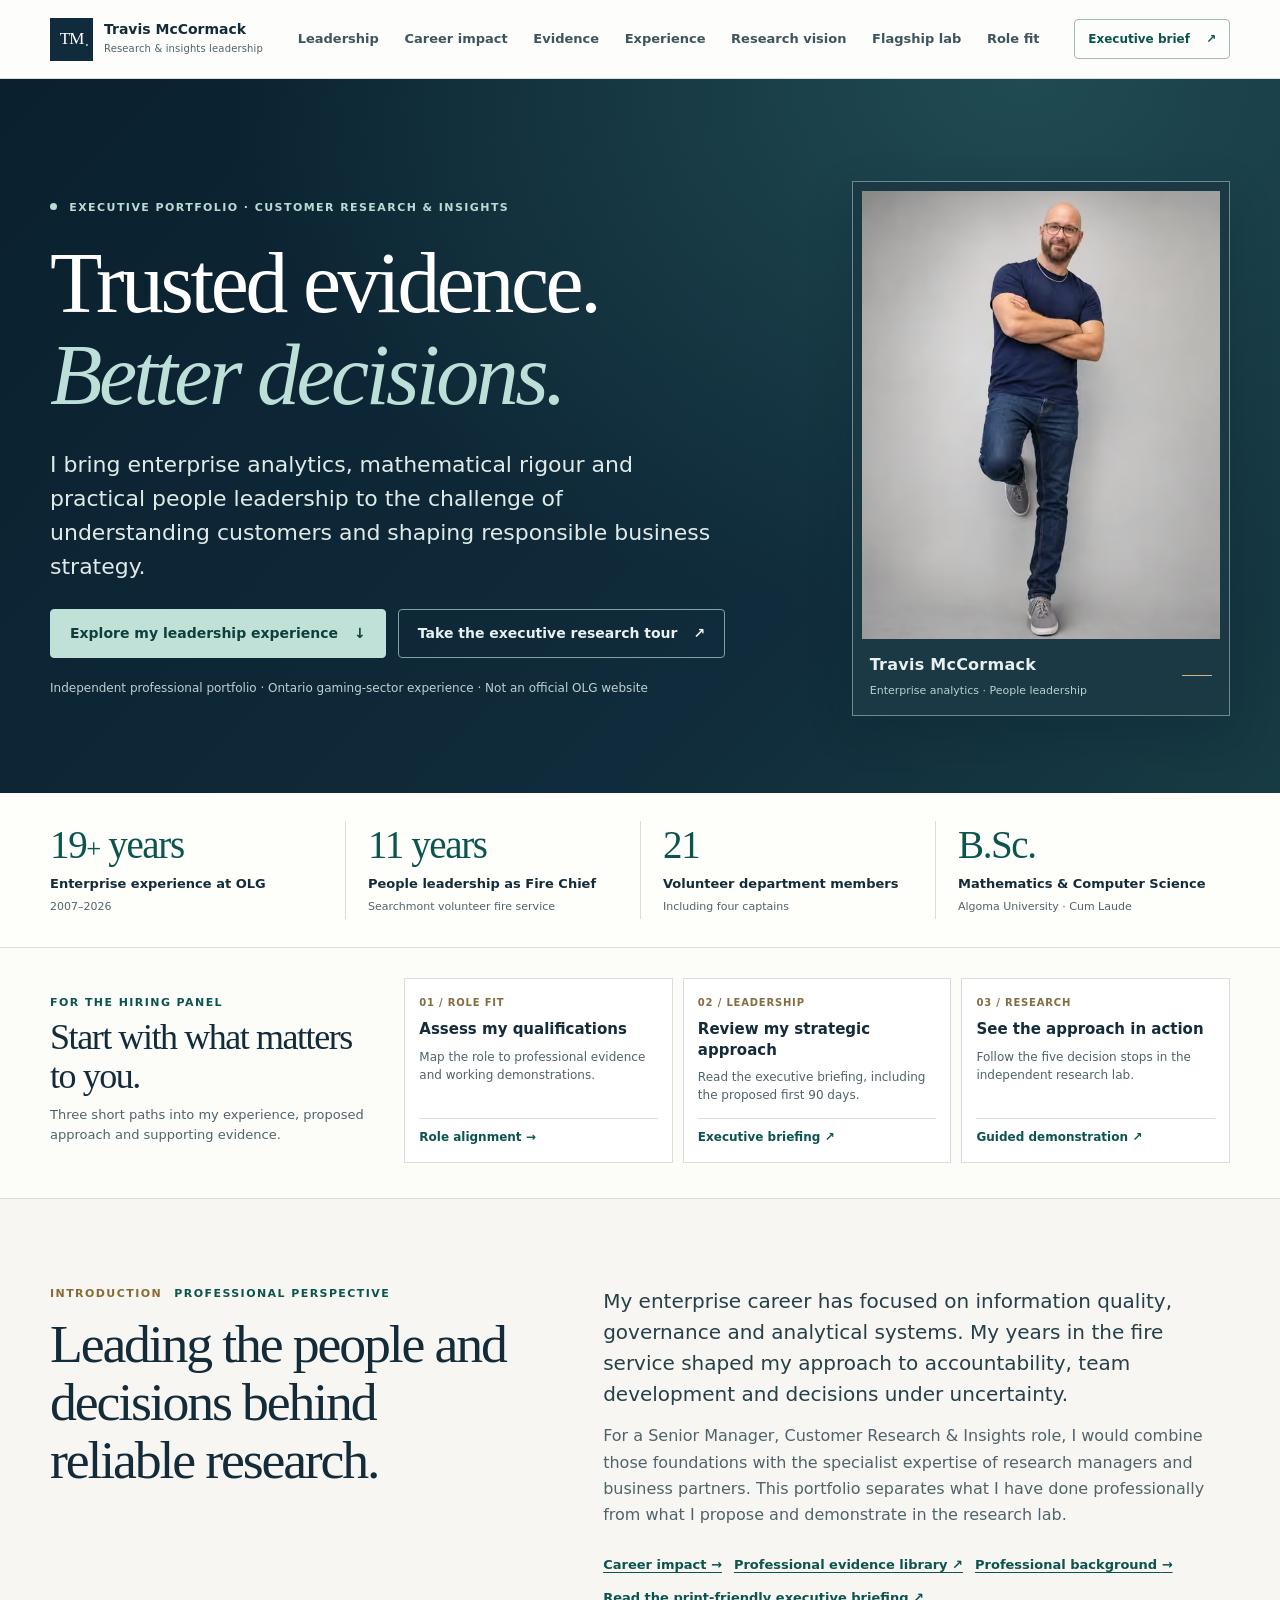
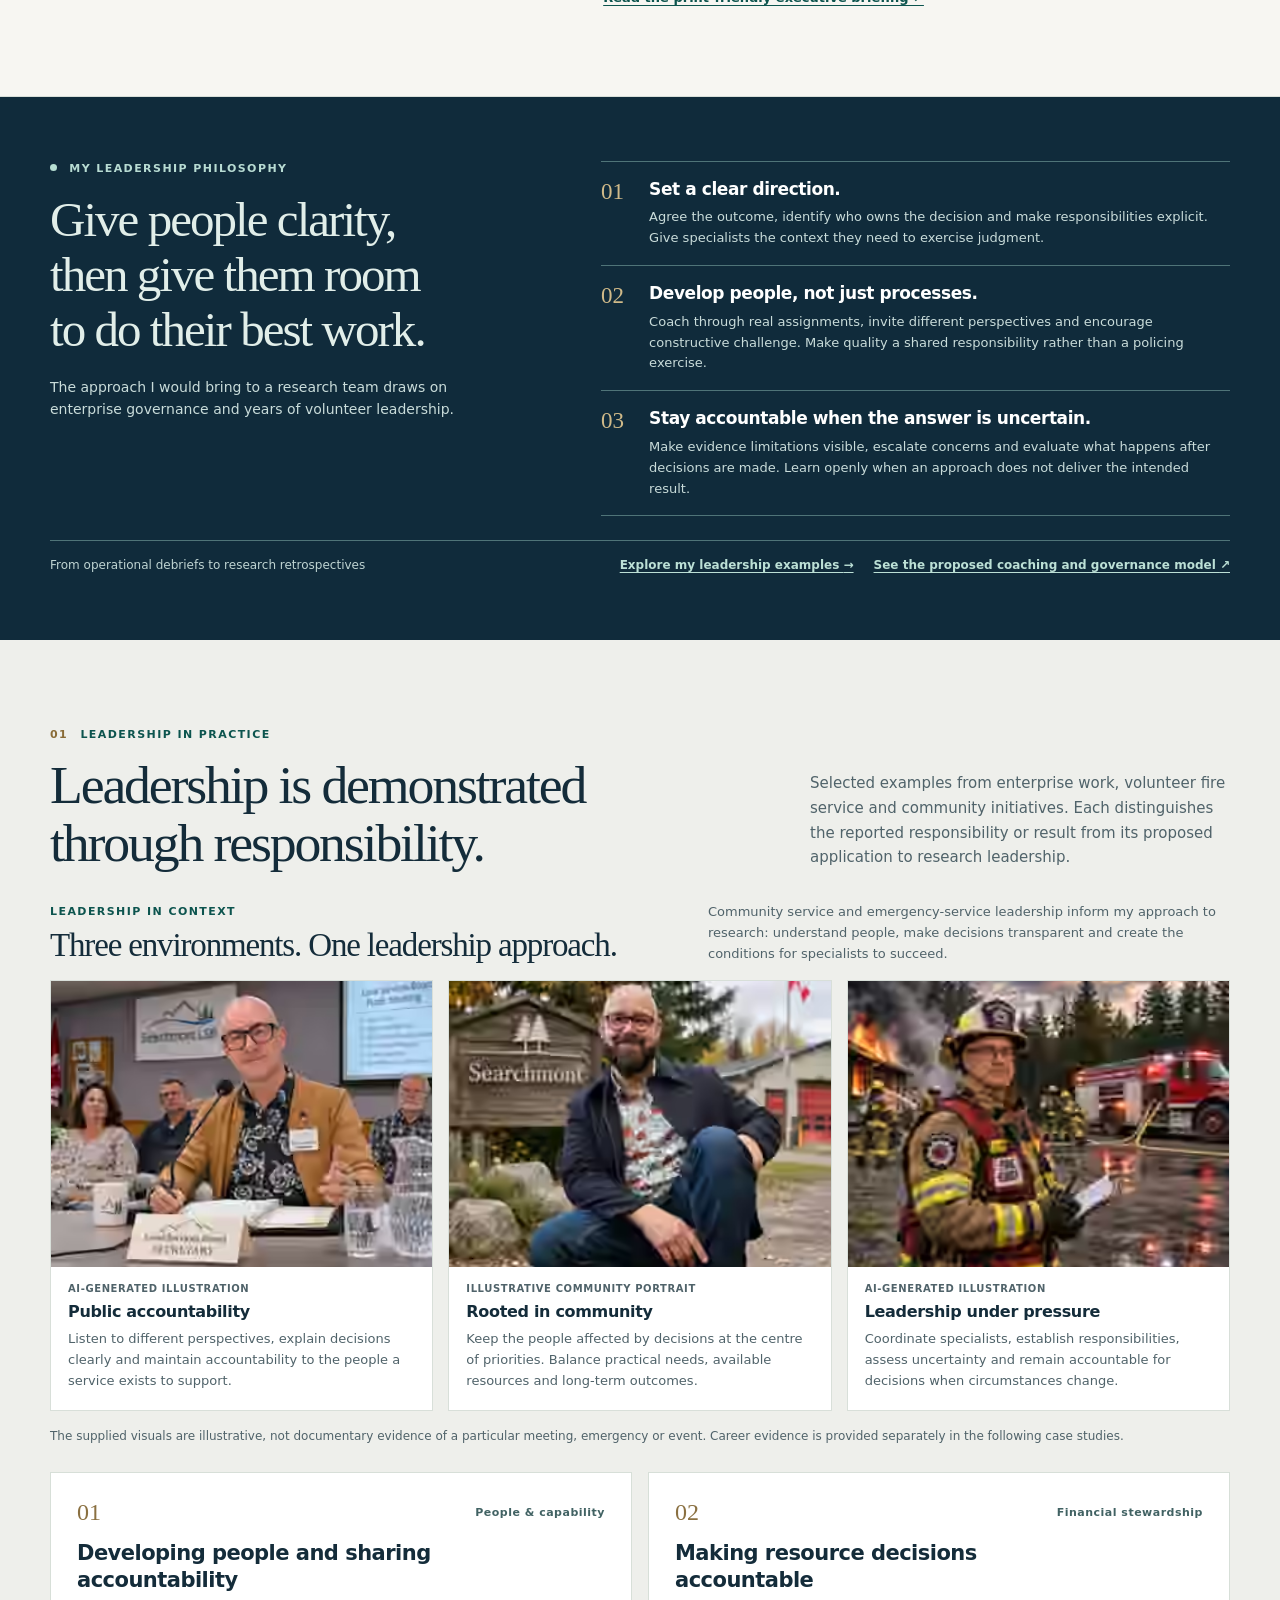
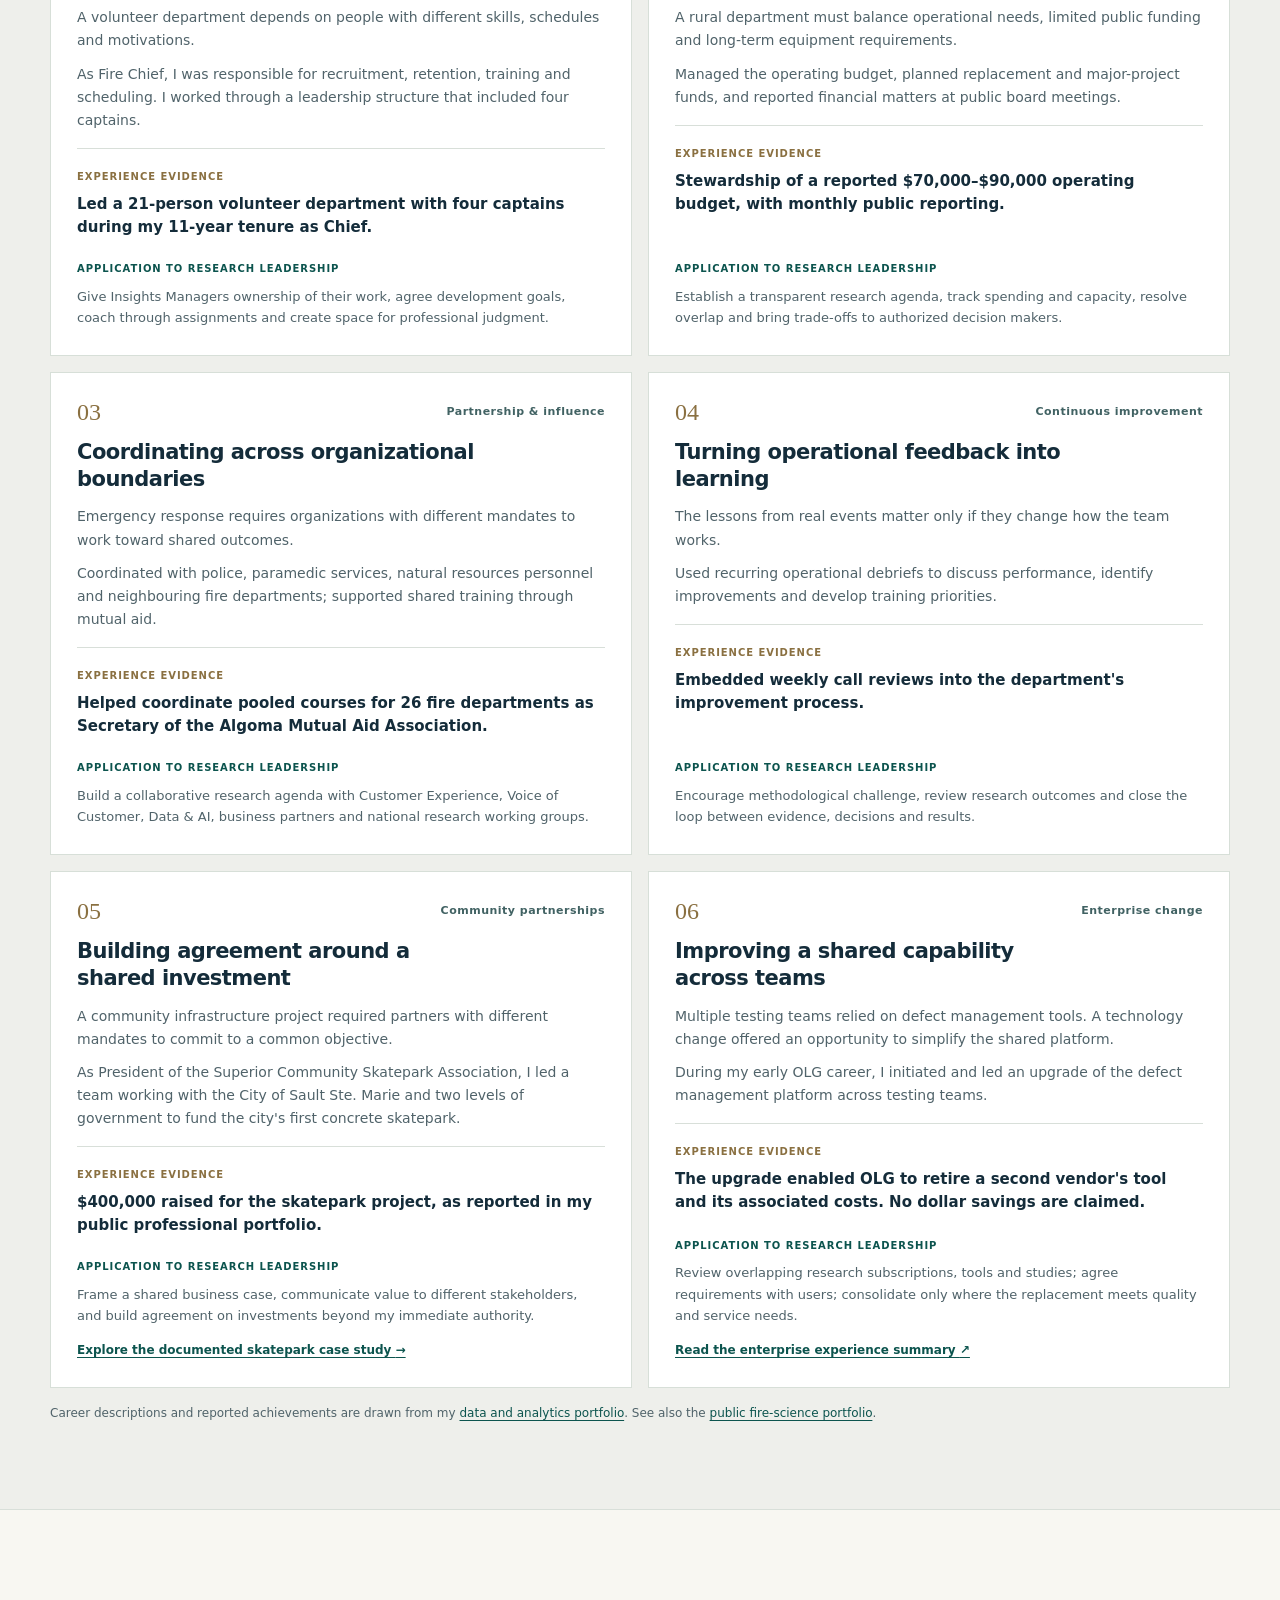
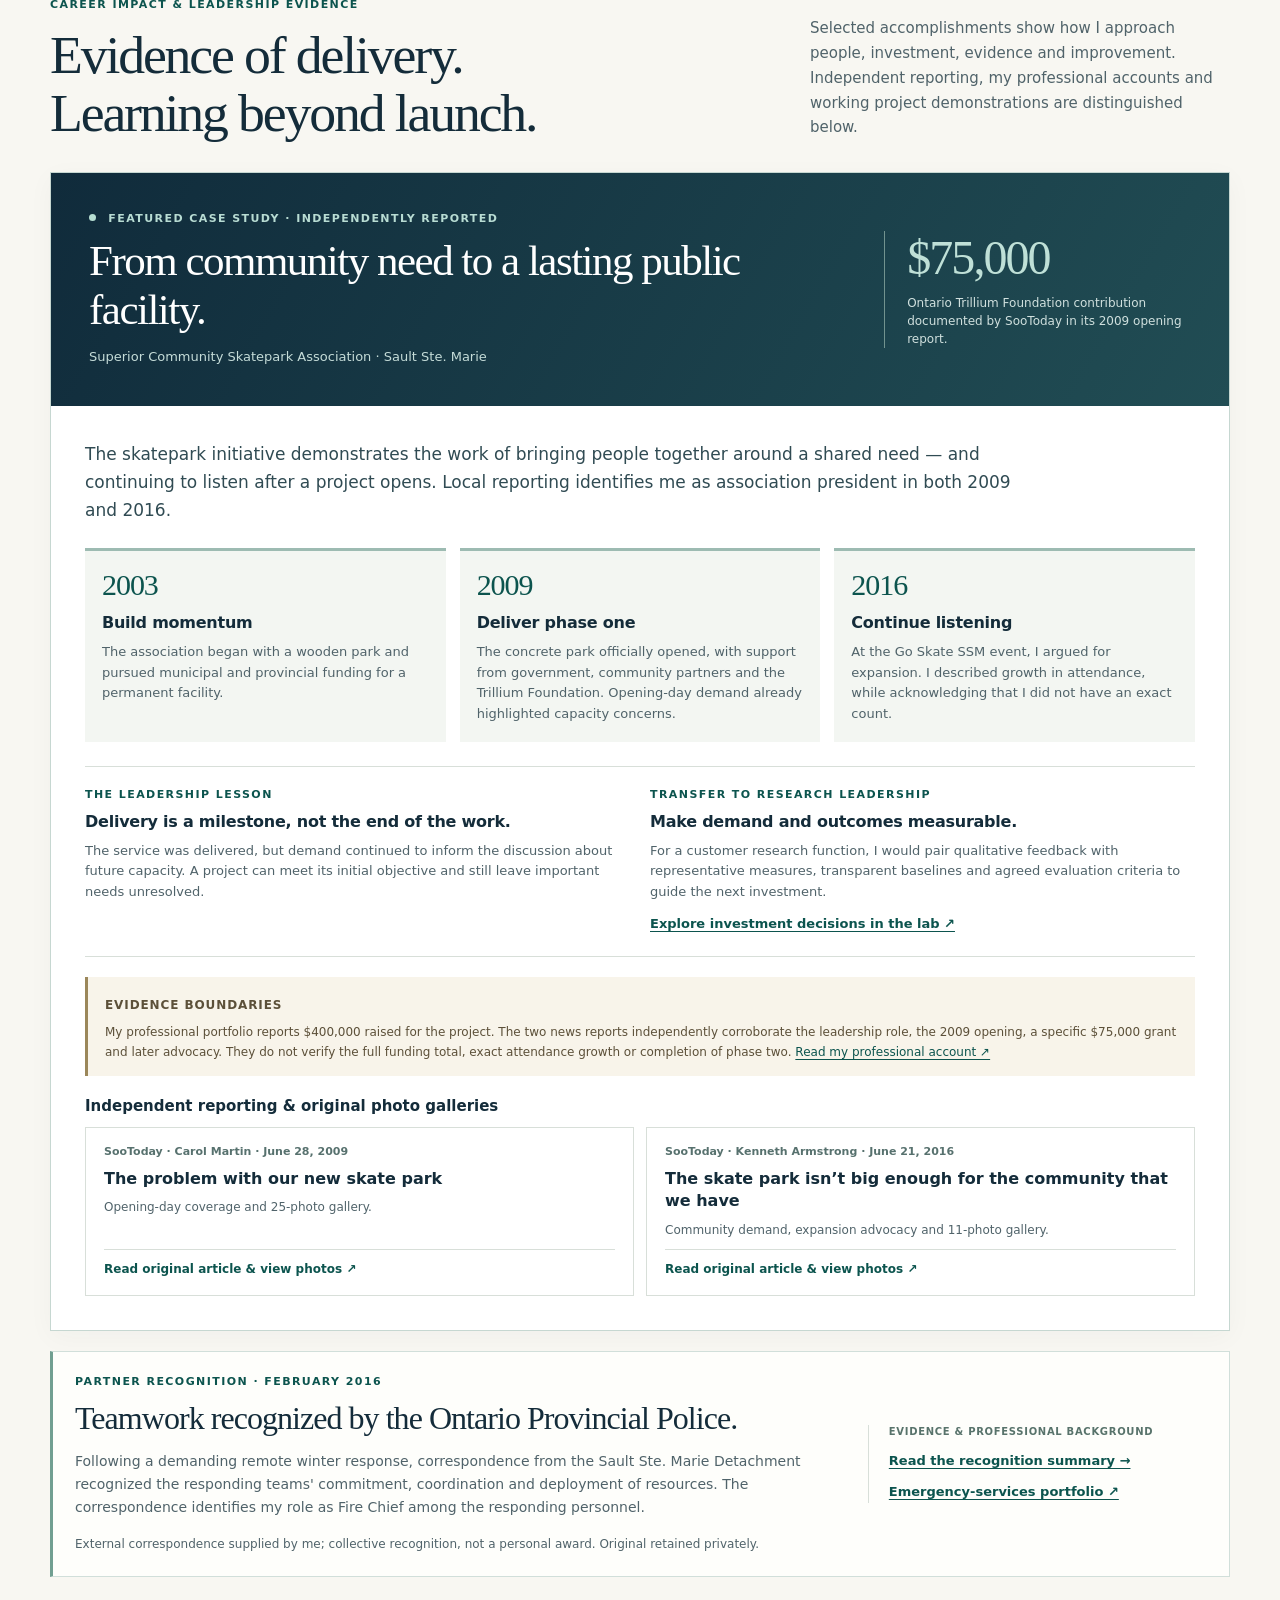
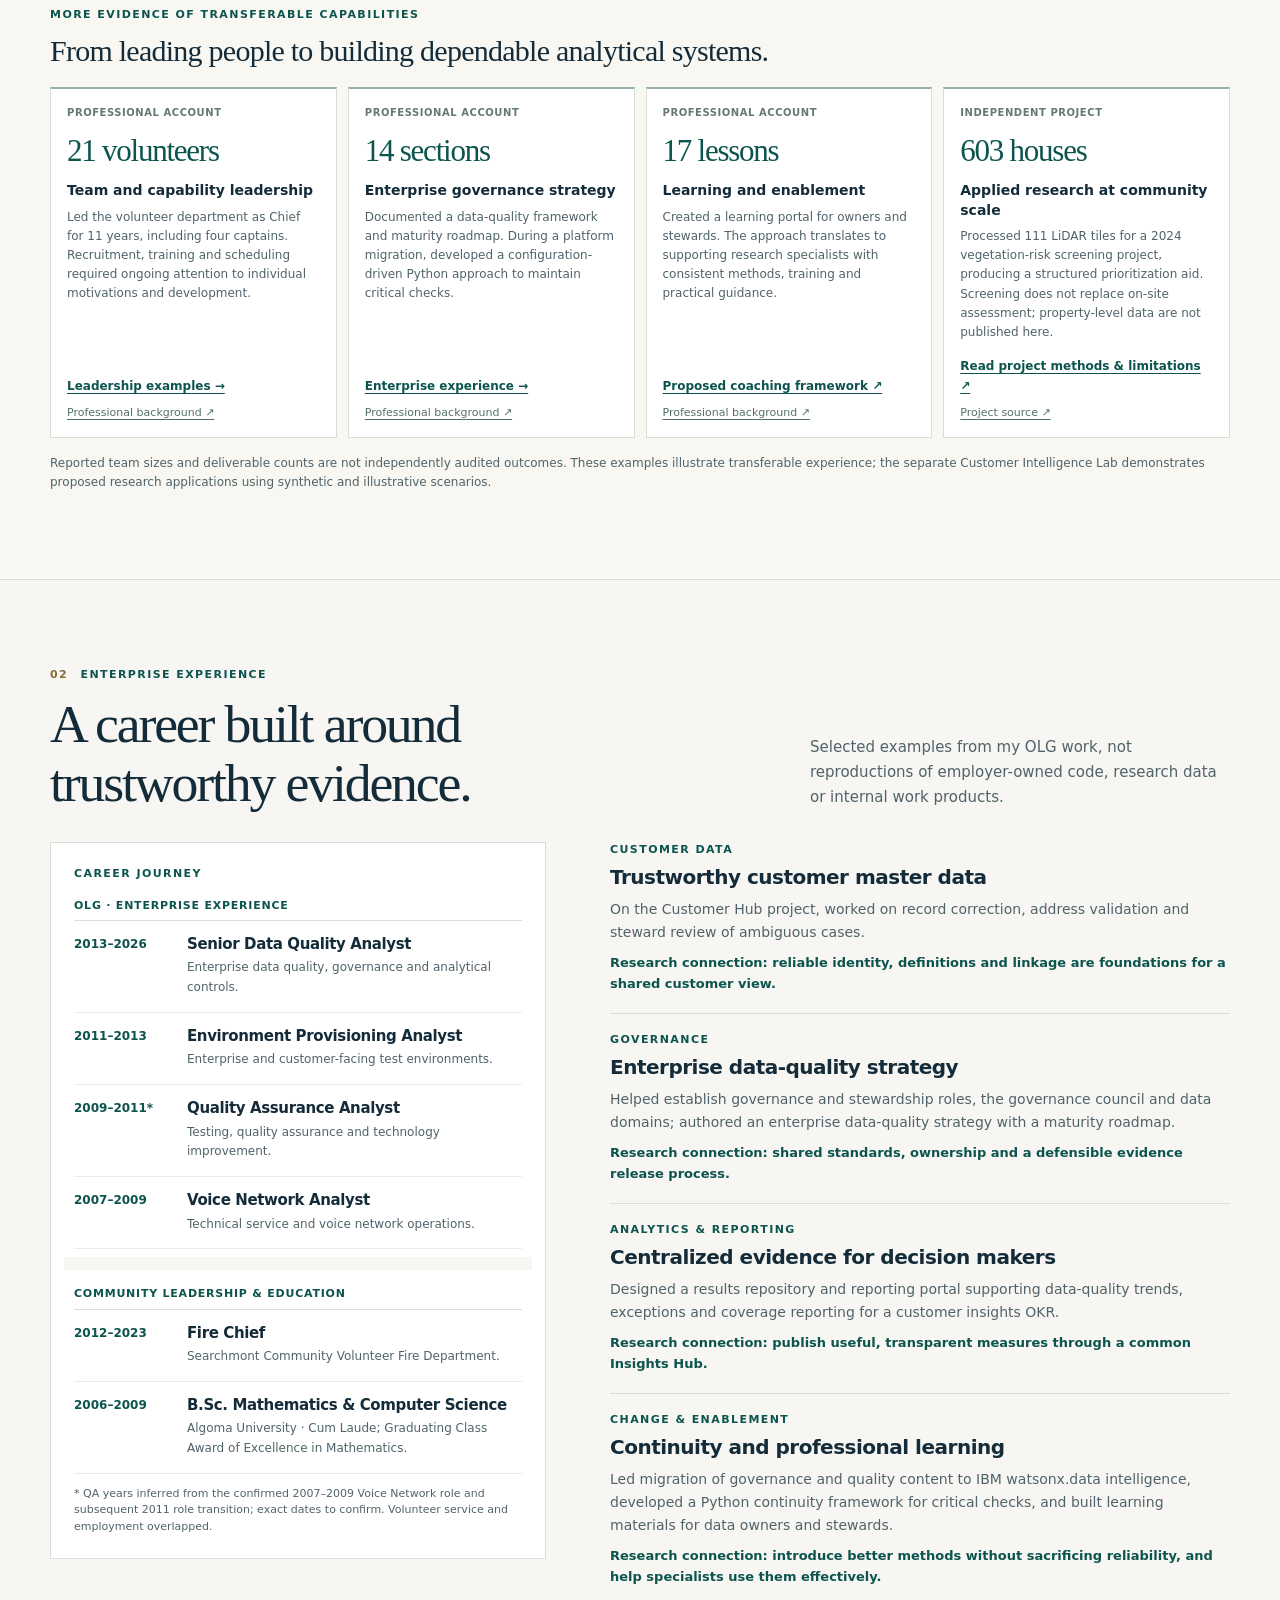
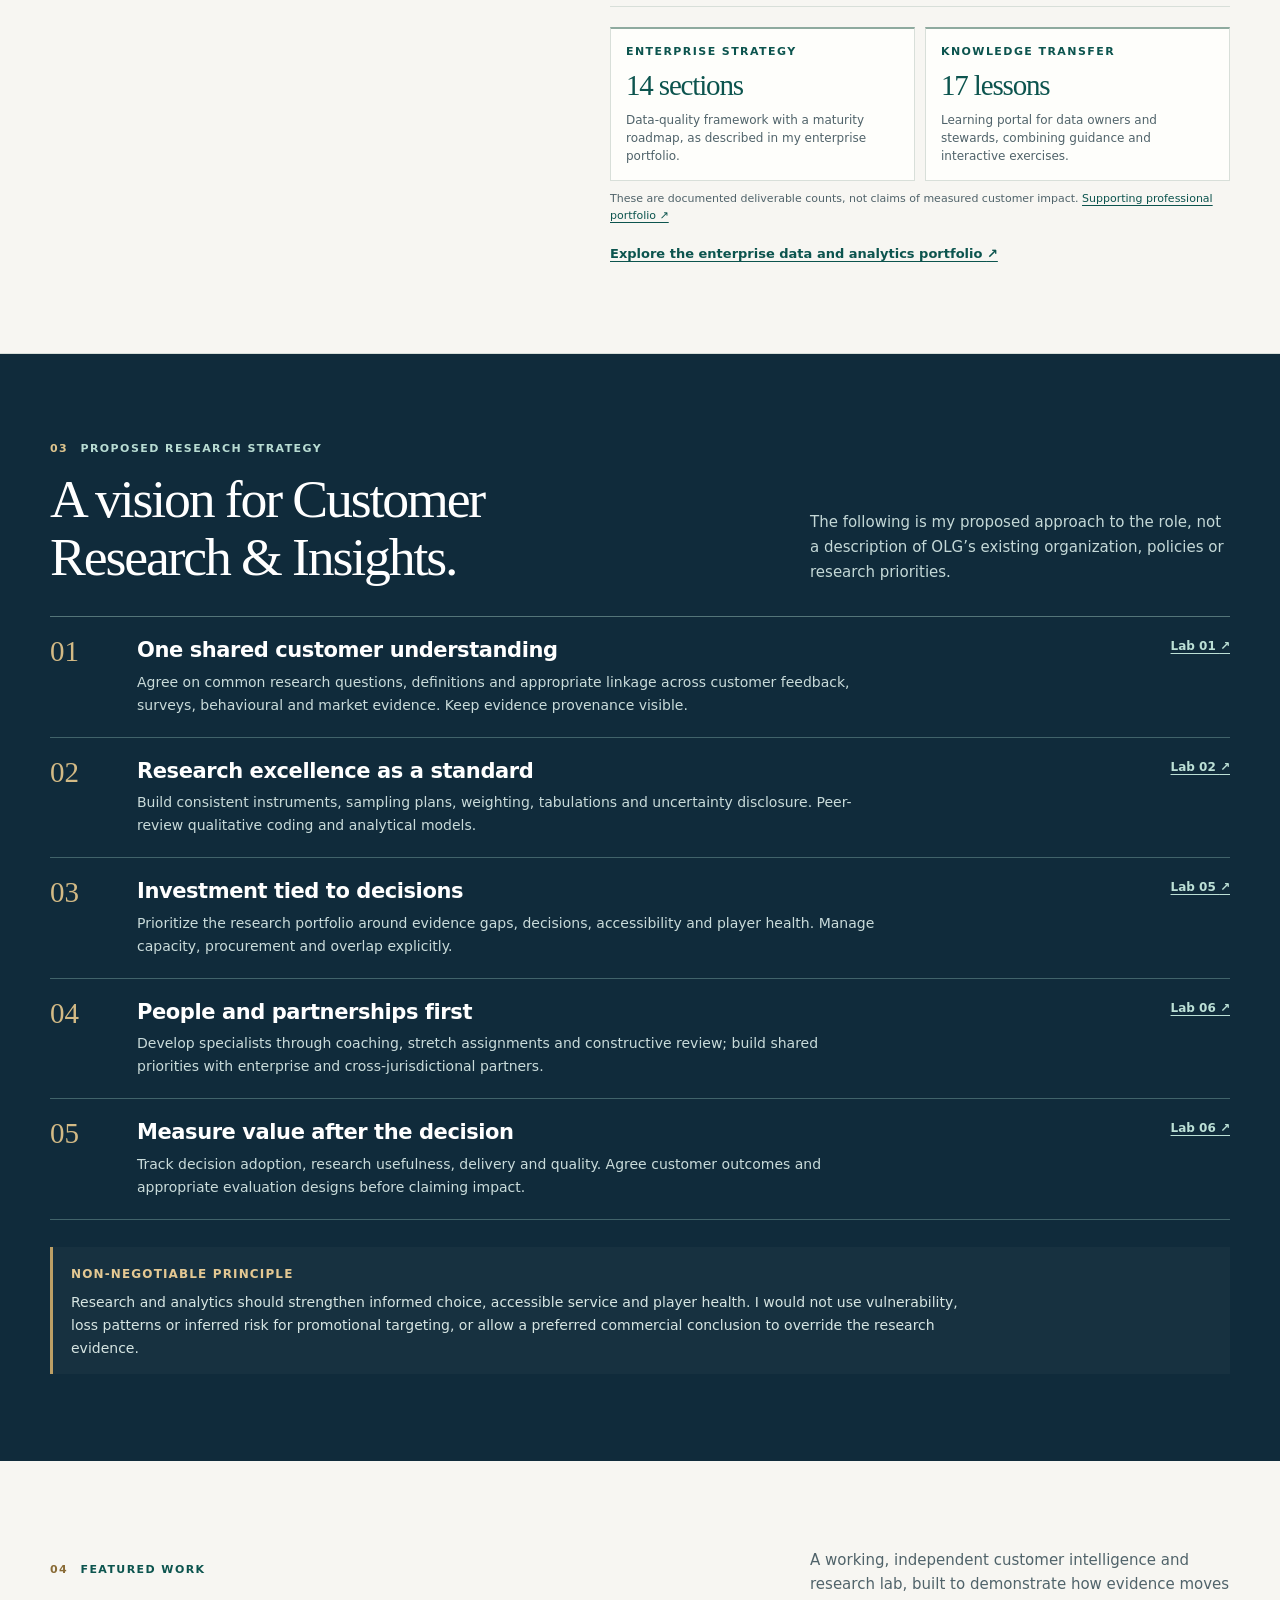
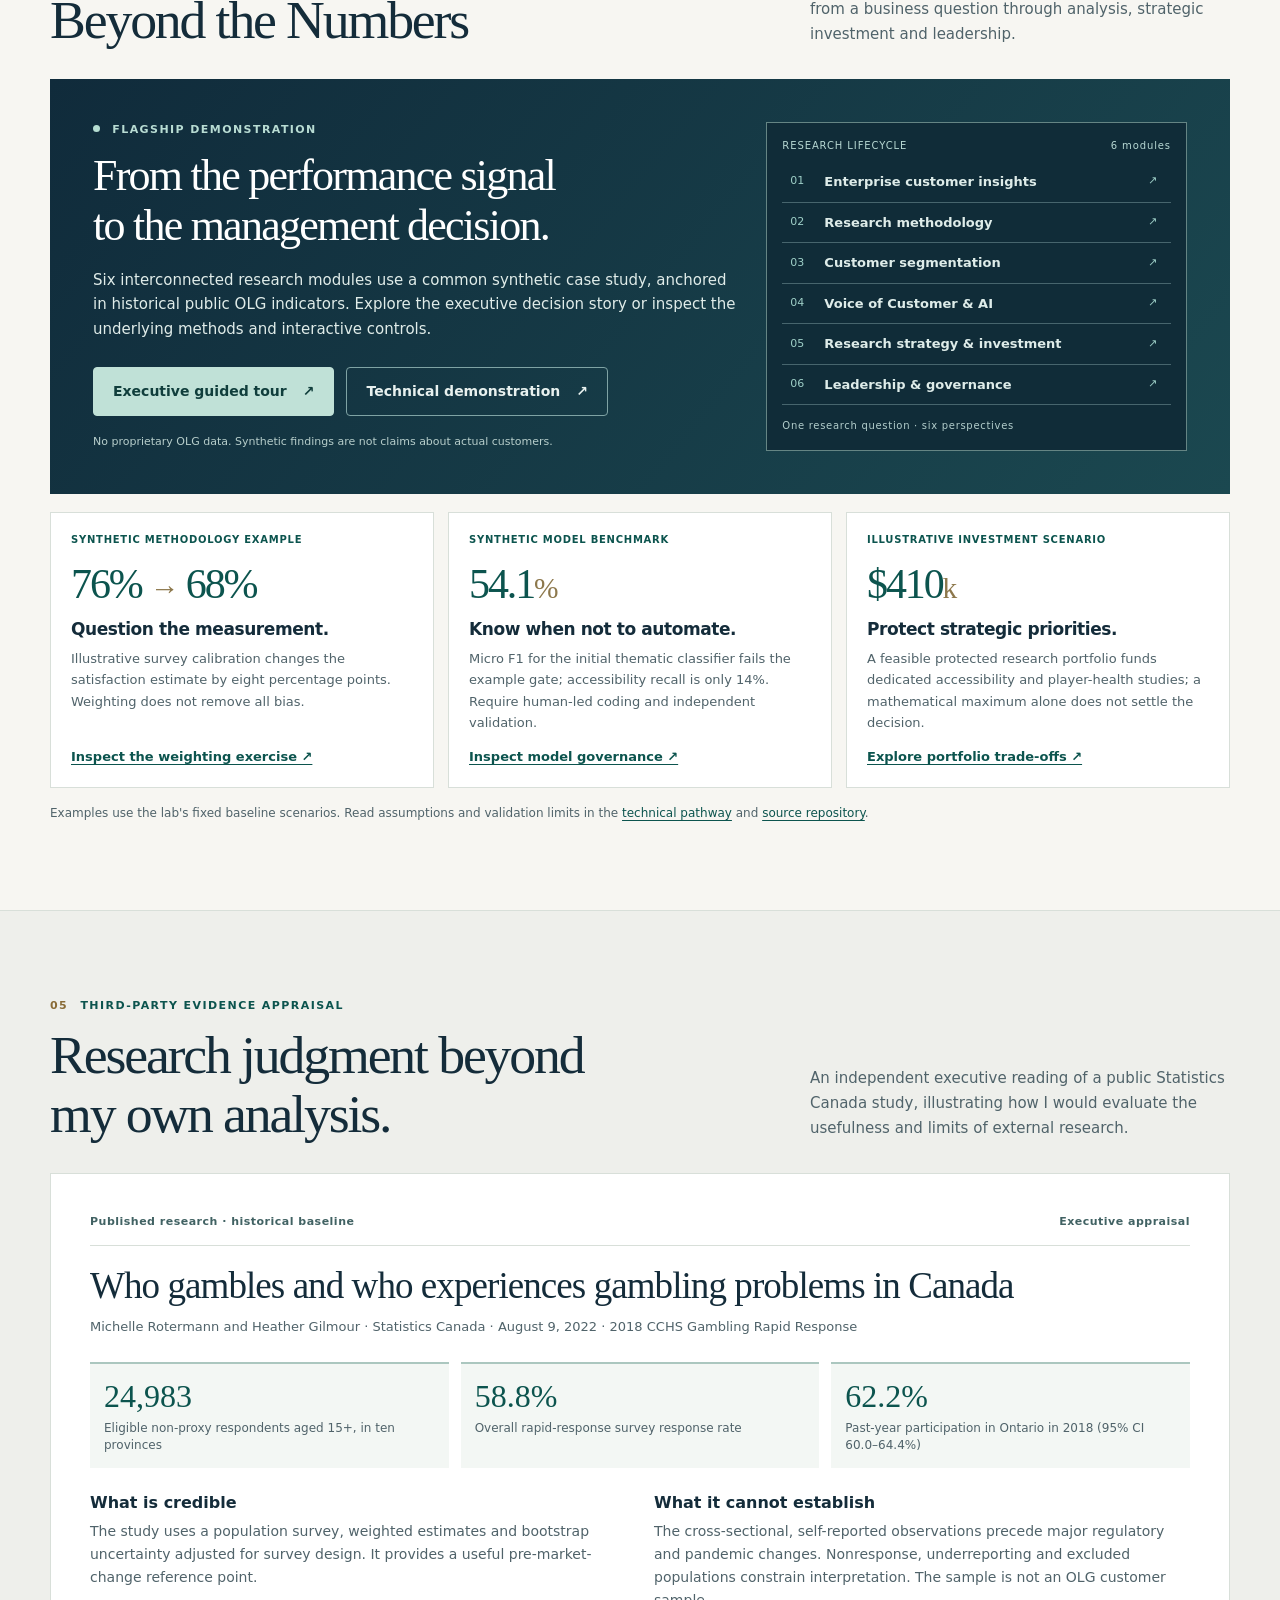
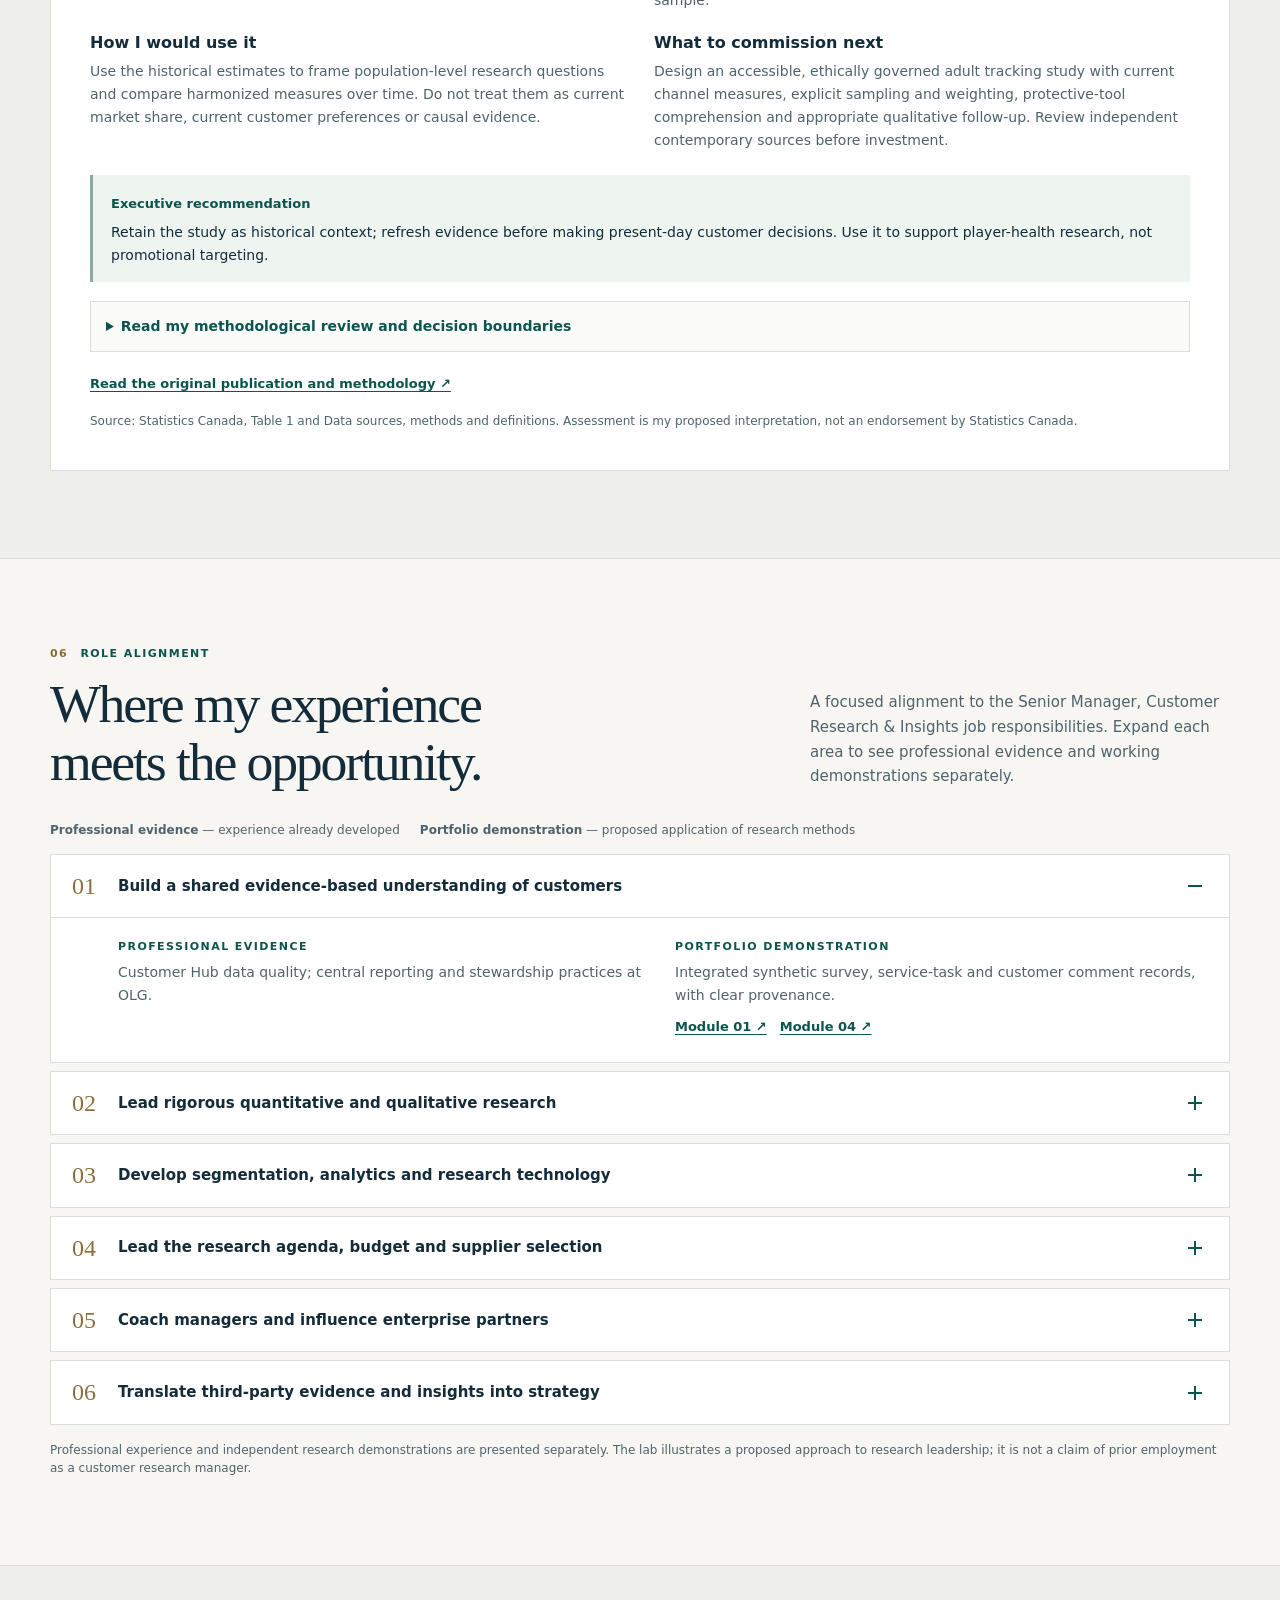
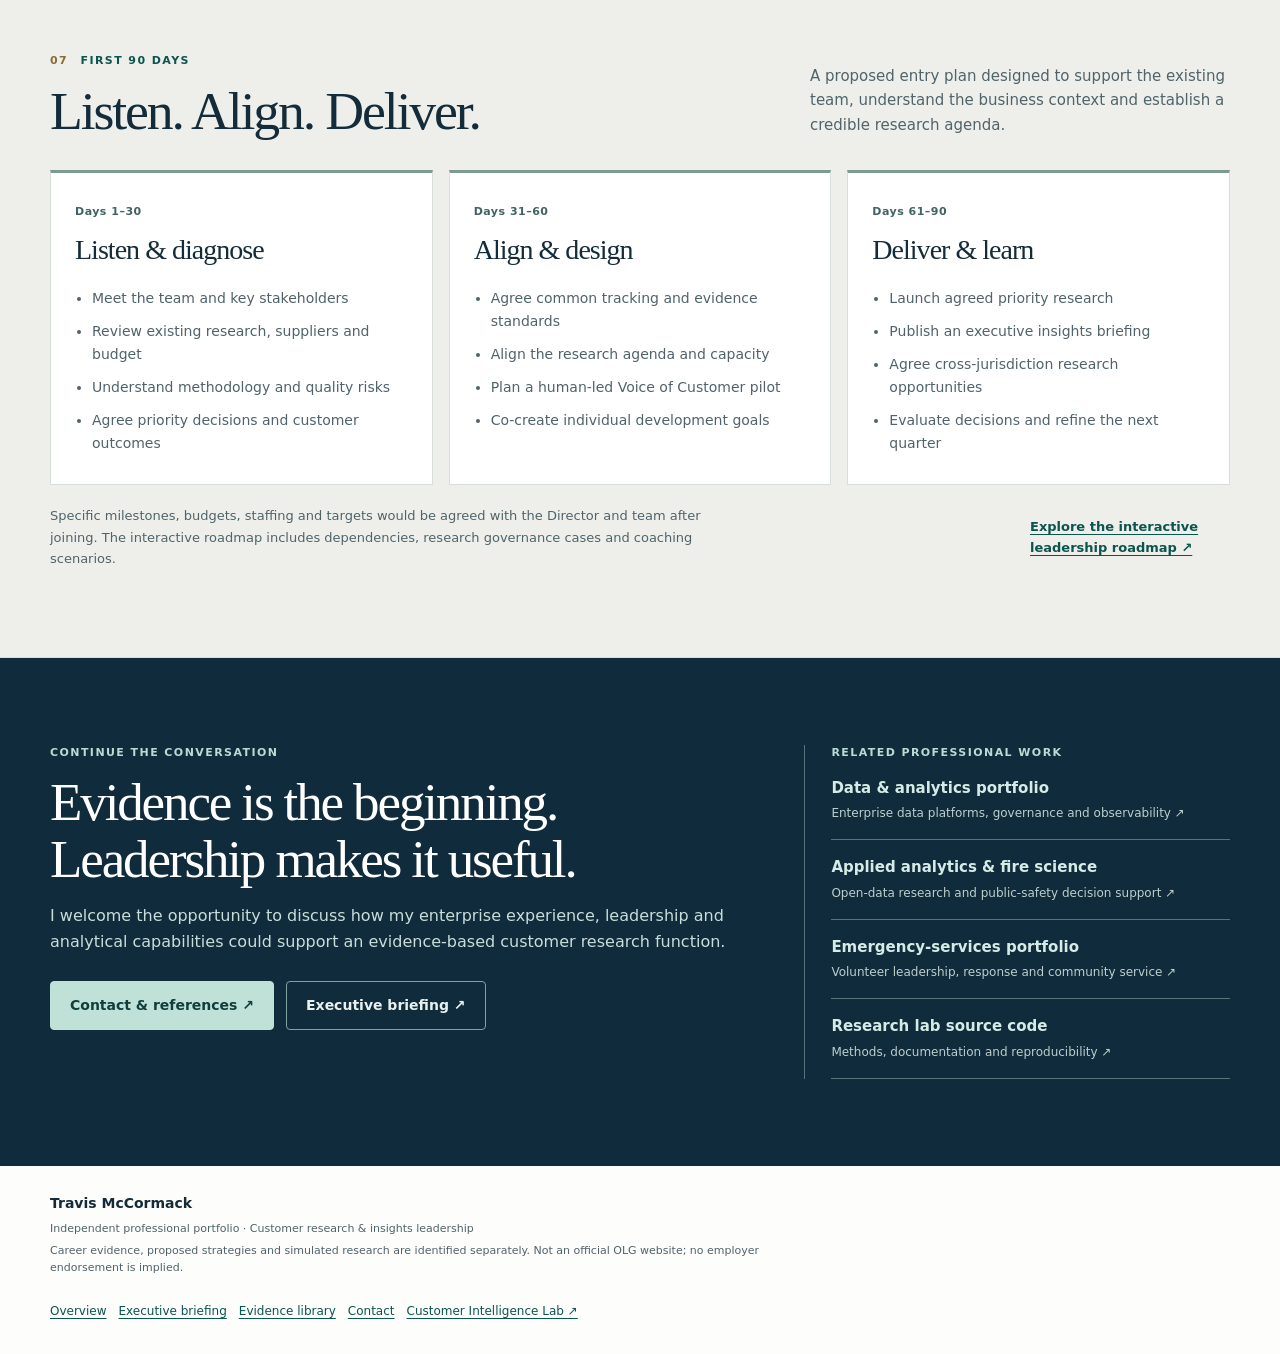
==== commit 96f3d296: "Release 0.6: professional evidence library and reliable two-job Pages publication" ====
--- a/public/index.html
+++ b/public/index.html
@@ -1,8 +1,8 @@
-<!doctype html><html lang="en-CA"><head><meta charset="utf-8"><meta name="viewport" content="width=device-width,initial-scale=1"><meta name="theme-color" content="#102b3b"><title>Travis McCormack | Customer Research &amp; Insights Leadership</title><meta name="description" content="Executive portfolio connecting enterprise analytics, people leadership and a proposed customer research strategy, with a six-module interactive research lab."><link rel="canonical" href="https://travis-mccormack-insights.com/"><meta property="og:type" content="website"><meta property="og:title" content="Travis McCormack | Customer Research &amp; Insights Leadership"><meta property="og:description" content="Executive portfolio connecting enterprise analytics, people leadership and a proposed customer research strategy, with a six-module interactive research lab."><meta property="og:url" content="https://travis-mccormack-insights.com/"><link rel="icon" href="favicon.svg" type="image/svg+xml"><link rel="stylesheet" href="styles.css"></head><body><a class="skip" href="#main">Skip to content</a><header class="site-header"><div class="wrap mast"><a class="brand" href="./" aria-label="Travis McCormack, home"><span class="monogram" aria-hidden="true">TM<span>.</span></span><span><strong>Travis McCormack</strong><small>Research &amp; insights leadership</small></span></a><nav aria-label="Main navigation"><a href="#leadership">Leadership</a><a href="#impact">Career impact</a><a href="#experience">Experience</a><a href="#strategy">Research vision</a><a href="#work">Flagship lab</a><a href="#alignment">Role fit</a></nav><a href="briefing.html" class="button small outline mast-brief">Executive brief <span aria-hidden="true">↗</span></a></div></header><main id="main">
+<!doctype html><html lang="en-CA"><head><meta charset="utf-8"><meta name="viewport" content="width=device-width,initial-scale=1"><meta name="theme-color" content="#102b3b"><title>Travis McCormack | Customer Research &amp; Insights Leadership</title><meta name="description" content="Executive portfolio connecting enterprise analytics, people leadership and a proposed customer research strategy, with a six-module interactive research lab."><link rel="canonical" href="https://travis-mccormack-insights.com/"><meta property="og:type" content="website"><meta property="og:title" content="Travis McCormack | Customer Research &amp; Insights Leadership"><meta property="og:description" content="Executive portfolio connecting enterprise analytics, people leadership and a proposed customer research strategy, with a six-module interactive research lab."><meta property="og:url" content="https://travis-mccormack-insights.com/"><link rel="icon" href="favicon.svg" type="image/svg+xml"><link rel="stylesheet" href="styles.css"></head><body><a class="skip" href="#main">Skip to content</a><header class="site-header"><div class="wrap mast"><a class="brand" href="./" aria-label="Travis McCormack, home"><span class="monogram" aria-hidden="true">TM<span>.</span></span><span><strong>Travis McCormack</strong><small>Research &amp; insights leadership</small></span></a><nav aria-label="Main navigation"><a href="#leadership">Leadership</a><a href="#impact">Career impact</a><a href="evidence.html">Evidence</a><a href="#experience">Experience</a><a href="#strategy">Research vision</a><a href="#work">Flagship lab</a><a href="#alignment">Role fit</a></nav><a href="briefing.html" class="button small outline mast-brief">Executive brief <span aria-hidden="true">↗</span></a></div></header><main id="main">
 <section class="hero"><div class="wrap hero-grid"><div class="hero-copy"><p class="eyebrow light"><span class="dot"></span> Executive portfolio · Customer research &amp; insights</p><h1>Trusted evidence.<br><em>Better decisions.</em></h1><p class="hero-lead">I bring enterprise analytics, mathematical rigour and practical people leadership to the challenge of understanding customers and shaping responsible business strategy.</p><div class="hero-actions"><a class="button primary" href="#leadership">Explore my leadership experience <span aria-hidden="true">↓</span></a><a class="button ghost" href="https://searchmont-analytics.github.io/customer-intelligence-lab/#executive-1">Take the executive research tour <span aria-hidden="true">↗</span></a></div><p class="hero-note">Independent professional portfolio · Ontario gaming-sector experience · Not an official OLG website</p></div>
 <figure class="hero-portrait"><div class="portrait-image"><img src="assets/travis-full-portrait.avif" width="560" height="700" alt="Full-length studio portrait of the portfolio author, arms crossed, wearing a navy shirt, jeans and glasses, with one leg raised." fetchpriority="high" decoding="async"></div><figcaption><div><strong>Travis McCormack</strong><span>Enterprise analytics · People leadership</span></div><span class="portrait-accent" aria-hidden="true"></span></figcaption></figure></div></section>
 <section class="evidence-strip" aria-label="Professional foundations"><div class="wrap stats"><div><strong>19<span>+</span> years</strong><p>Enterprise experience at OLG</p><small>2007–2026</small></div><div><strong>11 years</strong><p>People leadership as Fire Chief</p><small>Searchmont volunteer fire service</small></div><div><strong>21</strong><p>Volunteer department members</p><small>Including four captains</small></div><div><strong>B.Sc.</strong><p>Mathematics &amp; Computer Science</p><small>Algoma University · Cum Laude</small></div></div></section>
-<section class="reviewer-section" aria-labelledby="reviewer-title"><div class="wrap reviewer"><div class="reviewer-intro"><p class="eyebrow">For the hiring panel</p><h2 id="reviewer-title">Start with what matters to you.</h2><p>Three short paths into my experience, proposed approach and supporting evidence.</p></div><div class="reviewer-paths"><a href="#alignment"><span class="reviewer-index">01 / Role fit</span><strong>Assess my qualifications</strong><span>Map the role to professional evidence and working demonstrations.</span><span class="reviewer-end">Role alignment <span aria-hidden="true">→</span></span></a><a href="briefing.html"><span class="reviewer-index">02 / Leadership</span><strong>Review my strategic approach</strong><span>Read the executive briefing, including the proposed first 90 days.</span><span class="reviewer-end">Executive briefing <span aria-hidden="true">↗</span></span></a><a href="https://searchmont-analytics.github.io/customer-intelligence-lab/#executive-1"><span class="reviewer-index">03 / Research</span><strong>See the approach in action</strong><span>Follow the five decision stops in the independent research lab.</span><span class="reviewer-end">Guided demonstration <span aria-hidden="true">↗</span></span></a></div></div></section><section class="section intro-block" id="overview"><div class="wrap overview-grid"><div><p class="eyebrow"><span>INTRODUCTION</span> Professional perspective</p><h2>Leading the people and decisions behind reliable research.</h2></div><div><p class="lead-paragraph">My enterprise career has focused on information quality, governance and analytical systems. My years in the fire service shaped my approach to accountability, team development and decisions under uncertainty.</p><p>For a Senior Manager, Customer Research &amp; Insights role, I would combine those foundations with the specialist expertise of research managers and business partners. This portfolio separates what I have done professionally from what I propose and demonstrate in the research lab.</p><div class="link-row"><a class="inline-link" href="#impact">Career impact and supporting evidence <span aria-hidden="true">→</span></a><a class="inline-link" href="#experience">Professional background <span aria-hidden="true">→</span></a><a class="inline-link" href="briefing.html">Read the print-friendly executive briefing <span aria-hidden="true">↗</span></a></div></div></div></section>
+<section class="reviewer-section" aria-labelledby="reviewer-title"><div class="wrap reviewer"><div class="reviewer-intro"><p class="eyebrow">For the hiring panel</p><h2 id="reviewer-title">Start with what matters to you.</h2><p>Three short paths into my experience, proposed approach and supporting evidence.</p></div><div class="reviewer-paths"><a href="#alignment"><span class="reviewer-index">01 / Role fit</span><strong>Assess my qualifications</strong><span>Map the role to professional evidence and working demonstrations.</span><span class="reviewer-end">Role alignment <span aria-hidden="true">→</span></span></a><a href="briefing.html"><span class="reviewer-index">02 / Leadership</span><strong>Review my strategic approach</strong><span>Read the executive briefing, including the proposed first 90 days.</span><span class="reviewer-end">Executive briefing <span aria-hidden="true">↗</span></span></a><a href="https://searchmont-analytics.github.io/customer-intelligence-lab/#executive-1"><span class="reviewer-index">03 / Research</span><strong>See the approach in action</strong><span>Follow the five decision stops in the independent research lab.</span><span class="reviewer-end">Guided demonstration <span aria-hidden="true">↗</span></span></a></div></div></section><section class="section intro-block" id="overview"><div class="wrap overview-grid"><div><p class="eyebrow"><span>INTRODUCTION</span> Professional perspective</p><h2>Leading the people and decisions behind reliable research.</h2></div><div><p class="lead-paragraph">My enterprise career has focused on information quality, governance and analytical systems. My years in the fire service shaped my approach to accountability, team development and decisions under uncertainty.</p><p>For a Senior Manager, Customer Research &amp; Insights role, I would combine those foundations with the specialist expertise of research managers and business partners. This portfolio separates what I have done professionally from what I propose and demonstrate in the research lab.</p><div class="link-row"><a class="inline-link" href="#impact">Career impact <span aria-hidden="true">→</span></a><a class="inline-link" href="evidence.html">Professional evidence library <span aria-hidden="true">↗</span></a><a class="inline-link" href="#experience">Professional background <span aria-hidden="true">→</span></a><a class="inline-link" href="briefing.html">Read the print-friendly executive briefing <span aria-hidden="true">↗</span></a></div></div></div></section>
 <section class="philosophy-section" id="philosophy" aria-labelledby="philosophy-title"><div class="wrap philosophy"><div class="philosophy-statement"><p class="eyebrow light"><span class="dot"></span> My leadership philosophy</p><h2 id="philosophy-title">Give people clarity,<br>then give them room<br>to do their best work.</h2><p>The approach I would bring to a research team draws on enterprise governance and years of volunteer leadership.</p></div><div class="philosophy-principles"><article><span>01</span><div><h3>Set a clear direction.</h3><p>Agree the outcome, identify who owns the decision and make responsibilities explicit. Give specialists the context they need to exercise judgment.</p></div></article><article><span>02</span><div><h3>Develop people, not just processes.</h3><p>Coach through real assignments, invite different perspectives and encourage constructive challenge. Make quality a shared responsibility rather than a policing exercise.</p></div></article><article><span>03</span><div><h3>Stay accountable when the answer is uncertain.</h3><p>Make evidence limitations visible, escalate concerns and evaluate what happens after decisions are made. Learn openly when an approach does not deliver the intended result.</p></div></article></div><div class="philosophy-foot"><span>From operational debriefs to research retrospectives</span><a href="#leadership">Explore my leadership examples <span aria-hidden="true">→</span></a><a href="https://searchmont-analytics.github.io/customer-intelligence-lab/#module-6">See the proposed coaching and governance model <span aria-hidden="true">↗</span></a></div></div></section><section class="section section-soft" id="leadership"><div class="wrap"><div class="section-heading"><div><p class="eyebrow"><span>01</span> Leadership in practice</p><h2>Leadership is demonstrated<br>through responsibility.</h2></div><p class="section-intro">Selected examples from enterprise work, volunteer fire service and community initiatives. Each distinguishes the reported responsibility or result from its proposed application to research leadership.</p></div><div class="leadership-visuals" id="leadership-visuals" aria-labelledby="leadership-visuals-title"><div class="leadership-visual-heading"><div><p class="eyebrow">Leadership in context</p><h3 id="leadership-visuals-title">Three environments. One leadership approach.</h3></div><p>Community service and emergency-service leadership inform my approach to research: understand people, make decisions transparent and create the conditions for specialists to succeed.</p></div><div class="leadership-gallery"><figure class="leadership-figure"><div class="leadership-image leadership-image-board"><img src="assets/lead-board.avif" width="340" height="255" alt="Illustrative scene of a Local Services Board secretary at a Searchmont public meeting." loading="lazy" decoding="async"></div><figcaption><span class="image-provenance">AI-generated illustration</span><h4>Public accountability</h4><p>Listen to different perspectives, explain decisions clearly and maintain accountability to the people a service exists to support.</p></figcaption></figure><figure class="leadership-figure"><div class="leadership-image leadership-image-community"><img src="assets/lead-community.avif" width="302" height="340" alt="Supplied illustrative portrait beside the Searchmont sign and fire hall." loading="lazy" decoding="async"></div><figcaption><span class="image-provenance">Illustrative community portrait</span><h4>Rooted in community</h4><p>Keep the people affected by decisions at the centre of priorities. Balance practical needs, available resources and long-term outcomes.</p></figcaption></figure><figure class="leadership-figure"><div class="leadership-image leadership-image-chief"><img src="assets/lead-chief.avif" width="255" height="340" alt="Illustrative scene of a Fire Chief with a clipboard at an emergency response." loading="lazy" decoding="async"></div><figcaption><span class="image-provenance">AI-generated illustration</span><h4>Leadership under pressure</h4><p>Coordinate specialists, establish responsibilities, assess uncertainty and remain accountable for decisions when circumstances change.</p></figcaption></figure></div><p class="source-note">The supplied visuals are illustrative, not documentary evidence of a particular meeting, emergency or event. Career evidence is provided separately in the following case studies.</p></div><div class="case-grid"><article class="case-card"><div class="card-top"><span class="number">01</span><span class="label">People &amp; capability</span></div><h3>Developing people and sharing accountability</h3><p>A volunteer department depends on people with different skills, schedules and motivations.</p><p>As Fire Chief, I was responsible for recruitment, retention, training and scheduling. I worked through a leadership structure that included four captains.</p><div class="result"><span>Experience evidence</span><p>Led a 21-person volunteer department with four captains during my 11-year tenure as Chief.</p></div><div class="transfer"><span>Application to research leadership</span><p>Give Insights Managers ownership of their work, agree development goals, coach through assignments and create space for professional judgment.</p></div></article><article class="case-card"><div class="card-top"><span class="number">02</span><span class="label">Financial stewardship</span></div><h3>Making resource decisions accountable</h3><p>A rural department must balance operational needs, limited public funding and long-term equipment requirements.</p><p>Managed the operating budget, planned replacement and major-project funds, and reported financial matters at public board meetings.</p><div class="result"><span>Experience evidence</span><p>Stewardship of a reported $70,000–$90,000 operating budget, with monthly public reporting.</p></div><div class="transfer"><span>Application to research leadership</span><p>Establish a transparent research agenda, track spending and capacity, resolve overlap and bring trade-offs to authorized decision makers.</p></div></article><article class="case-card"><div class="card-top"><span class="number">03</span><span class="label">Partnership &amp; influence</span></div><h3>Coordinating across organizational boundaries</h3><p>Emergency response requires organizations with different mandates to work toward shared outcomes.</p><p>Coordinated with police, paramedic services, natural resources personnel and neighbouring fire departments; supported shared training through mutual aid.</p><div class="result"><span>Experience evidence</span><p>Helped coordinate pooled courses for 26 fire departments as Secretary of the Algoma Mutual Aid Association.</p></div><div class="transfer"><span>Application to research leadership</span><p>Build a collaborative research agenda with Customer Experience, Voice of Customer, Data &amp; AI, business partners and national research working groups.</p></div></article><article class="case-card"><div class="card-top"><span class="number">04</span><span class="label">Continuous improvement</span></div><h3>Turning operational feedback into learning</h3><p>The lessons from real events matter only if they change how the team works.</p><p>Used recurring operational debriefs to discuss performance, identify improvements and develop training priorities.</p><div class="result"><span>Experience evidence</span><p>Embedded weekly call reviews into the department&#39;s improvement process.</p></div><div class="transfer"><span>Application to research leadership</span><p>Encourage methodological challenge, review research outcomes and close the loop between evidence, decisions and results.</p></div></article><article class="case-card"><div class="card-top"><span class="number">05</span><span class="label">Community partnerships</span></div><h3>Building agreement around a shared investment</h3><p>A community infrastructure project required partners with different mandates to commit to a common objective.</p><p>As President of the Superior Community Skatepark Association, I led a team working with the City of Sault Ste. Marie and two levels of government to fund the city's first concrete skatepark.</p><div class="result"><span>Experience evidence</span><p>$400,000 raised for the skatepark project, as reported in my public professional portfolio.</p></div><div class="transfer"><span>Application to research leadership</span><p>Frame a shared business case, communicate value to different stakeholders, and build agreement on investments beyond my immediate authority.</p></div><a class="case-source" href="#impact-skatepark">Explore the documented skatepark case study <span aria-hidden="true">→</span></a></article><article class="case-card"><div class="card-top"><span class="number">06</span><span class="label">Enterprise change</span></div><h3>Improving a shared capability across teams</h3><p>Multiple testing teams relied on defect management tools. A technology change offered an opportunity to simplify the shared platform.</p><p>During my early OLG career, I initiated and led an upgrade of the defect management platform across testing teams.</p><div class="result"><span>Experience evidence</span><p>The upgrade enabled OLG to retire a second vendor's tool and its associated costs. No dollar savings are claimed.</p></div><div class="transfer"><span>Application to research leadership</span><p>Review overlapping research subscriptions, tools and studies; agree requirements with users; consolidate only where the replacement meets quality and service needs.</p></div><a class="case-source" href="https://data-analytics-travis-mccormack.com/">Read the enterprise experience summary <span aria-hidden="true">↗</span></a></article></div><p class="source-note">Career descriptions and reported achievements are drawn from my <a href="https://data-analytics-travis-mccormack.com/#leadership">data and analytics portfolio</a>. See also the <a href="https://travis-mccormack-analytics.com/#experience">public fire-science portfolio</a>.</p></div></section>
 <section class="section impact-section" id="impact" aria-labelledby="impact-title"><div class="wrap">
 <div class="section-heading"><div><p class="eyebrow">Career impact &amp; leadership evidence</p><h2 id="impact-title">Evidence of delivery.<br>Learning beyond launch.</h2></div><p class="section-intro">Selected accomplishments show how I approach people, investment, evidence and improvement. Independent reporting, my professional accounts and working project demonstrations are distinguished below.</p></div>
@@ -13,7 +13,7 @@
 <div class="impact-analysis"><div><p class="eyebrow">The leadership lesson</p><h4>Delivery is a milestone, not the end of the work.</h4><p>The service was delivered, but demand continued to inform the discussion about future capacity. A project can meet its initial objective and still leave important needs unresolved.</p></div><div><p class="eyebrow">Transfer to research leadership</p><h4>Make demand and outcomes measurable.</h4><p>For a customer research function, I would pair qualitative feedback with representative measures, transparent baselines and agreed evaluation criteria to guide the next investment.</p><a class="inline-link" href="https://searchmont-analytics.github.io/customer-intelligence-lab/#module-5">Explore investment decisions in the lab ↗</a></div></div>
 <div class="impact-evidence-note"><strong>Evidence boundaries</strong><p>My professional portfolio reports $400,000 raised for the project. The two news reports independently corroborate the leadership role, the 2009 opening, a specific $75,000 grant and later advocacy. They do not verify the full funding total, exact attendance growth or completion of phase two. <a href="https://data-analytics-travis-mccormack.com/#leadership">Read my professional account ↗</a></p></div>
 <h4 class="press-heading">Independent reporting &amp; original photo galleries</h4><div class="press-grid"><a class="press-card" href="https://www.sootoday.com/local-news/the-problem-with-our-new-skate-park-25-photos-124248"><span class="press-source">SooToday · Carol Martin · June 28, 2009</span><strong>The problem with our new skate park</strong><span class="press-caption">Opening-day coverage and 25-photo gallery.</span><span class="press-action">Read original article &amp; view photos <span aria-hidden="true">↗</span></span></a><a class="press-card" href="https://www.sootoday.com/local-news/the-skate-park-isnt-big-enough-for-the-community-that-we-have-11-photos-322287"><span class="press-source">SooToday · Kenneth Armstrong · June 21, 2016</span><strong>The skate park isn’t big enough for the community that we have</strong><span class="press-caption">Community demand, expansion advocacy and 11-photo gallery.</span><span class="press-action">Read original article &amp; view photos <span aria-hidden="true">↗</span></span></a></div></div></article>
-<div class="impact-more"><p class="eyebrow">More evidence of transferable capabilities</p><h3>From leading people to building dependable analytical systems.</h3><div class="impact-grid">
+<article class="impact-recognition" aria-labelledby="opp-recognition-title"><div><p class="eyebrow">Partner recognition · February 2016</p><h3 id="opp-recognition-title">Teamwork recognized by the Ontario Provincial Police.</h3><p>Following a demanding remote winter response, correspondence from the Sault Ste. Marie Detachment recognized the responding teams' commitment, coordination and deployment of resources. The correspondence identifies my role as Fire Chief among the responding personnel.</p><p class="source-note">External correspondence supplied by me; collective recognition, not a personal award. Original retained privately.</p></div><div class="impact-recognition-side"><span class="library-type">Evidence &amp; professional background</span><a class="inline-link" href="evidence.html#recognition">Read the recognition summary →</a><a class="inline-link" href="https://travis-mccormack-emergency-service.com/">Emergency-services portfolio ↗</a></div></article><div class="impact-more"><p class="eyebrow">More evidence of transferable capabilities</p><h3>From leading people to building dependable analytical systems.</h3><div class="impact-grid">
 <article><span class="impact-tag">Professional account</span><strong class="impact-number">21 volunteers</strong><h4>Team and capability leadership</h4><p>Led the volunteer department as Chief for 11 years, including four captains. Recruitment, training and scheduling required ongoing attention to individual motivations and development.</p><a href="#leadership" class="inline-link">Leadership examples →</a><a href="https://data-analytics-travis-mccormack.com/#leadership" class="source-mini">Professional background ↗</a></article>
 <article><span class="impact-tag">Professional account</span><strong class="impact-number">14 sections</strong><h4>Enterprise governance strategy</h4><p>Documented a data-quality framework and maturity roadmap. During a platform migration, developed a configuration-driven Python approach to maintain critical checks.</p><a href="#experience" class="inline-link">Enterprise experience →</a><a href="https://data-analytics-travis-mccormack.com/" class="source-mini">Professional background ↗</a></article>
 <article><span class="impact-tag">Professional account</span><strong class="impact-number">17 lessons</strong><h4>Learning and enablement</h4><p>Created a learning portal for owners and stewards. The approach translates to supporting research specialists with consistent methods, training and practical guidance.</p><a href="https://searchmont-analytics.github.io/customer-intelligence-lab/#module-6" class="inline-link">Proposed coaching framework ↗</a><a href="https://data-analytics-travis-mccormack.com/" class="source-mini">Professional background ↗</a></article>
@@ -27,5 +27,5 @@
 <section class="section section-soft" id="research-note"><div class="wrap"><div class="section-heading"><div><p class="eyebrow"><span>05</span> Third-party evidence appraisal</p><h2>Research judgment beyond<br>my own analysis.</h2></div><p class="section-intro">An independent executive reading of a public Statistics Canada study, illustrating how I would evaluate the usefulness and limits of external research.</p></div><article class="research-paper"><div class="research-meta"><span class="label">Published research · historical baseline</span><span class="label">Executive appraisal</span></div><h3>Who gambles and who experiences gambling problems in Canada</h3><p class="subtle">Michelle Rotermann and Heather Gilmour · Statistics Canada · August 9, 2022 · 2018 CCHS Gambling Rapid Response</p><div class="research-facts"><div><strong>24,983</strong><small>Eligible non-proxy respondents aged 15+, in ten provinces</small></div><div><strong>58.8%</strong><small>Overall rapid-response survey response rate</small></div><div><strong>62.2%</strong><small>Past-year participation in Ontario in 2018 (95% CI 60.0–64.4%)</small></div></div><div class="appraisal-grid"><div><h4>What is credible</h4><p>The study uses a population survey, weighted estimates and bootstrap uncertainty adjusted for survey design. It provides a useful pre-market-change reference point.</p></div><div><h4>What it cannot establish</h4><p>The cross-sectional, self-reported observations precede major regulatory and pandemic changes. Nonresponse, underreporting and excluded populations constrain interpretation. The sample is not an OLG customer sample.</p></div><div><h4>How I would use it</h4><p>Use the historical estimates to frame population-level research questions and compare harmonized measures over time. Do not treat them as current market share, current customer preferences or causal evidence.</p></div><div><h4>What to commission next</h4><p>Design an accessible, ethically governed adult tracking study with current channel measures, explicit sampling and weighting, protective-tool comprehension and appropriate qualitative follow-up. Review independent contemporary sources before investment.</p></div></div><div class="research-conclusion"><strong>Executive recommendation</strong><p>Retain the study as historical context; refresh evidence before making present-day customer decisions. Use it to support player-health research, not promotional targeting.</p></div><details class="research-method-note"><summary>Read my methodological review and decision boundaries</summary><div><h4>Population and coverage</h4><p>Fieldwork ran from July to December 2018. The module covered non-proxy household respondents aged 15 and older in ten provinces; certain populations were excluded from the survey frame. For Ontario, the reported 62.2% estimate describes past-year participation in any covered gambling activity, not engagement with a particular operator. It is not an estimate specifically for adults eligible to use OLG products.</p><h4>Precision versus applicability</h4><p>The Ontario 95% interval of 60.0%–64.4% reflects the authors' design-based uncertainty calculation; it does not account for every possible coverage, response or measurement bias. The 58.8% response rate warrants examination of the weighting and nonresponse assumptions. An apparently precise historical estimate can still be unsuitable for a current decision.</p><h4>Recommended next step</h4><p>Before comparing results over time, align the age range, target population, question wording, activity definitions, collection mode and weighting. Commission complementary research about accessibility and protective-tool comprehension if those decisions are not addressed by the external study. Report both uncertainty and differences in definitions to the decision owner.</p></div></details><a class="inline-link" href="https://www150.statcan.gc.ca/n1/pub/75-006-x/2022001/article/00006-eng.htm">Read the original publication and methodology <span aria-hidden="true">↗</span></a><p class="source-note">Source: Statistics Canada, Table 1 and Data sources, methods and definitions. Assessment is my proposed interpretation, not an endorsement by Statistics Canada.</p></article></div></section>
 <section class="section" id="alignment"><div class="wrap"><div class="section-heading"><div><p class="eyebrow"><span>06</span> Role alignment</p><h2>Where my experience<br>meets the opportunity.</h2></div><p class="section-intro">A focused alignment to the Senior Manager, Customer Research &amp; Insights job responsibilities. Expand each area to see professional evidence and working demonstrations separately.</p></div><div class="fit-intro"><span><b>Professional evidence</b> — experience already developed</span><span><b>Portfolio demonstration</b> — proposed application of research methods</span></div><div class="fit-list"><details class="fit-item" open><summary><span class="number">01</span><strong>Build a shared evidence-based understanding of customers</strong><span class="fit-plus" aria-hidden="true"></span></summary><div class="fit-body"><div><p class="eyebrow">Professional evidence</p><p>Customer Hub data quality; central reporting and stewardship practices at OLG.</p></div><div><p class="eyebrow">Portfolio demonstration</p><p>Integrated synthetic survey, service-task and customer comment records, with clear provenance.</p><div class="module-links"><a class="inline-link" href="https://searchmont-analytics.github.io/customer-intelligence-lab/#module-1">Module 01 <span aria-hidden="true">↗</span></a><a class="inline-link" href="https://searchmont-analytics.github.io/customer-intelligence-lab/#module-4">Module 04 <span aria-hidden="true">↗</span></a></div></div></div></details><details class="fit-item"><summary><span class="number">02</span><strong>Lead rigorous quantitative and qualitative research</strong><span class="fit-plus" aria-hidden="true"></span></summary><div class="fit-body"><div><p class="eyebrow">Professional evidence</p><p>B.Sc. in Mathematics and Computer Science; enterprise statistical controls and reproducible analytics.</p></div><div><p class="eyebrow">Portfolio demonstration</p><p>Questionnaire design, calibration, cross-tabs, uncertainty, tracking and reviewer-led coding.</p><div class="module-links"><a class="inline-link" href="https://searchmont-analytics.github.io/customer-intelligence-lab/#module-2">Module 02 <span aria-hidden="true">↗</span></a><a class="inline-link" href="https://searchmont-analytics.github.io/customer-intelligence-lab/#module-4">Module 04 <span aria-hidden="true">↗</span></a></div></div></div></details><details class="fit-item"><summary><span class="number">03</span><strong>Develop segmentation, analytics and research technology</strong><span class="fit-plus" aria-hidden="true"></span></summary><div class="fit-body"><div><p class="eyebrow">Professional evidence</p><p>Applied statistical monitoring, Python and independent model-validation projects.</p></div><div><p class="eyebrow">Portfolio demonstration</p><p>K-means, PCA, stability assessment and a text model with explicit release limitations.</p><div class="module-links"><a class="inline-link" href="https://searchmont-analytics.github.io/customer-intelligence-lab/#module-3">Module 03 <span aria-hidden="true">↗</span></a><a class="inline-link" href="https://searchmont-analytics.github.io/customer-intelligence-lab/#module-4">Module 04 <span aria-hidden="true">↗</span></a></div></div></div></details><details class="fit-item"><summary><span class="number">04</span><strong>Lead the research agenda, budget and supplier selection</strong><span class="fit-plus" aria-hidden="true"></span></summary><div class="fit-body"><div><p class="eyebrow">Professional evidence</p><p>Fire department budget and resource stewardship; enterprise technology change and supplier-tool consolidation experience.</p></div><div><p class="eyebrow">Portfolio demonstration</p><p>Scored intake, constrained portfolio, capacity planning, spend forecast and fictional RFP evaluation. Not a claim of formal research procurement experience.</p><div class="module-links"><a class="inline-link" href="https://searchmont-analytics.github.io/customer-intelligence-lab/#module-5">Module 05 <span aria-hidden="true">↗</span></a></div></div></div></details><details class="fit-item"><summary><span class="number">05</span><strong>Coach managers and influence enterprise partners</strong><span class="fit-plus" aria-hidden="true"></span></summary><div class="fit-body"><div><p class="eyebrow">Professional evidence</p><p>Eleven years as a volunteer Fire Chief; team development, mutual aid collaboration and enterprise data-steward education.</p></div><div><p class="eyebrow">Portfolio demonstration</p><p>Proposed coaching framework, decision rights, stakeholder cadence and national collaboration planning.</p><div class="module-links"><a class="inline-link" href="https://searchmont-analytics.github.io/customer-intelligence-lab/#module-6">Module 06 <span aria-hidden="true">↗</span></a></div></div></div></details><details class="fit-item"><summary><span class="number">06</span><strong>Translate third-party evidence and insights into strategy</strong><span class="fit-plus" aria-hidden="true"></span></summary><div class="fit-body"><div><p class="eyebrow">Professional evidence</p><p>Public decision-support projects and enterprise quality reporting.</p></div><div><p class="eyebrow">Portfolio demonstration</p><p>Independent appraisal of published Statistics Canada research; executive decision narrative and proposed outcome measures.</p><div class="module-links"><a class="inline-link" href="https://searchmont-analytics.github.io/customer-intelligence-lab/#module-1">Module 01 <span aria-hidden="true">↗</span></a><a class="inline-link" href="https://searchmont-analytics.github.io/customer-intelligence-lab/#module-6">Module 06 <span aria-hidden="true">↗</span></a></div></div></div></details></div><p class="source-note">Professional experience and independent research demonstrations are presented separately. The lab illustrates a proposed approach to research leadership; it is not a claim of prior employment as a customer research manager.</p></div></section>
 <section class="section section-soft" id="roadmap"><div class="wrap"><div class="section-heading"><div><p class="eyebrow"><span>07</span> First 90 days</p><h2>Listen. Align. Deliver.</h2></div><p class="section-intro">A proposed entry plan designed to support the existing team, understand the business context and establish a credible research agenda.</p></div><div class="roadmap-grid"><article><span class="label">Days 1–30</span><h3>Listen &amp; diagnose</h3><ul><li>Meet the team and key stakeholders</li><li>Review existing research, suppliers and budget</li><li>Understand methodology and quality risks</li><li>Agree priority decisions and customer outcomes</li></ul></article><article><span class="label">Days 31–60</span><h3>Align &amp; design</h3><ul><li>Agree common tracking and evidence standards</li><li>Align the research agenda and capacity</li><li>Plan a human-led Voice of Customer pilot</li><li>Co-create individual development goals</li></ul></article><article><span class="label">Days 61–90</span><h3>Deliver &amp; learn</h3><ul><li>Launch agreed priority research</li><li>Publish an executive insights briefing</li><li>Agree cross-jurisdiction research opportunities</li><li>Evaluate decisions and refine the next quarter</li></ul></article></div><div class="roadmap-foot"><p>Specific milestones, budgets, staffing and targets would be agreed with the Director and team after joining. The interactive roadmap includes dependencies, research governance cases and coaching scenarios.</p><a class="inline-link" href="https://searchmont-analytics.github.io/customer-intelligence-lab/#module-6">Explore the interactive leadership roadmap ↗</a></div></div></section>
-<section class="section closing" id="contact"><div class="wrap closing-grid"><div><p class="eyebrow light">Continue the conversation</p><h2>Evidence is the beginning.<br>Leadership makes it useful.</h2><p>I welcome the opportunity to discuss how my enterprise experience, leadership and analytical capabilities could support an evidence-based customer research function.</p><div class="link-row"><a href="https://data-analytics-travis-mccormack.com/#contact" class="button primary">Contact &amp; references ↗</a><a href="briefing.html" class="button ghost">Executive briefing ↗</a></div></div><div class="other-work"><p class="eyebrow light">Related professional work</p><a href="https://data-analytics-travis-mccormack.com/"><strong>Data &amp; analytics portfolio</strong><span>Enterprise data platforms, governance and observability ↗</span></a><a href="https://travis-mccormack-analytics.com/"><strong>Applied analytics &amp; fire science</strong><span>Open-data research and public-safety decision support ↗</span></a><a href="https://github.com/searchmont-analytics/customer-intelligence-lab"><strong>Research lab source code</strong><span>Methods, documentation and reproducibility ↗</span></a></div></div></section></main>
-<footer class="footer"><div class="wrap footer-row"><div><strong>Travis McCormack</strong><p>Independent professional portfolio · Customer research &amp; insights leadership</p><p>Career evidence, proposed strategies and simulated research are identified separately. Not an official OLG website; no employer endorsement is implied.</p></div><div><a href="./">Overview</a><a href="briefing.html">Executive briefing</a><a href="#contact">Contact</a><a href="https://searchmont-analytics.github.io/customer-intelligence-lab/">Customer Intelligence Lab ↗</a></div></div></footer></body></html>+<section class="section closing" id="contact"><div class="wrap closing-grid"><div><p class="eyebrow light">Continue the conversation</p><h2>Evidence is the beginning.<br>Leadership makes it useful.</h2><p>I welcome the opportunity to discuss how my enterprise experience, leadership and analytical capabilities could support an evidence-based customer research function.</p><div class="link-row"><a href="https://data-analytics-travis-mccormack.com/#contact" class="button primary">Contact &amp; references ↗</a><a href="briefing.html" class="button ghost">Executive briefing ↗</a></div></div><div class="other-work"><p class="eyebrow light">Related professional work</p><a href="https://data-analytics-travis-mccormack.com/"><strong>Data &amp; analytics portfolio</strong><span>Enterprise data platforms, governance and observability ↗</span></a><a href="https://travis-mccormack-analytics.com/"><strong>Applied analytics &amp; fire science</strong><span>Open-data research and public-safety decision support ↗</span></a><a href="https://travis-mccormack-emergency-service.com/"><strong>Emergency-services portfolio</strong><span>Volunteer leadership, response and community service ↗</span></a><a href="https://github.com/searchmont-analytics/customer-intelligence-lab"><strong>Research lab source code</strong><span>Methods, documentation and reproducibility ↗</span></a></div></div></section></main>
+<footer class="footer"><div class="wrap footer-row"><div><strong>Travis McCormack</strong><p>Independent professional portfolio · Customer research &amp; insights leadership</p><p>Career evidence, proposed strategies and simulated research are identified separately. Not an official OLG website; no employer endorsement is implied.</p></div><div><a href="./">Overview</a><a href="briefing.html">Executive briefing</a><a href="evidence.html">Evidence library</a><a href="#contact">Contact</a><a href="https://searchmont-analytics.github.io/customer-intelligence-lab/">Customer Intelligence Lab ↗</a></div></div></footer></body></html>
--- a/public/styles.css
+++ b/public/styles.css
@@ -90,3 +90,34 @@
 @media(max-width:760px){.hero-portrait{max-width:300px}.impact-feature-head,.impact-journey,.impact-analysis,.press-grid{grid-template-columns:1fr;gap:12px}.impact-feature-metric{border-left:0;border-top:1px solid #72938f;padding:15px 0 0}.impact-journey article{padding:14px}.impact-feature-body{padding:18px}.impact-lead{font-size:15px}.impact-grid{gap:8px}.impact-grid article{padding:12px}}
 @media(max-width:380px){.hero-portrait{max-width:265px}.impact-grid{grid-template-columns:1fr}.impact-feature-head{padding:20px}}
 @media print{.impact-feature-head{background:white;color:var(--ink);border-bottom:1px solid var(--line)}.impact-feature-head h3,.impact-feature-head p,.impact-feature-metric strong,.impact-feature-metric span{color:var(--ink)!important}.impact-feature{box-shadow:none}.impact-journey article,.press-card,.impact-grid article{break-inside:avoid}.impact-grid{grid-template-columns:repeat(2,minmax(0,1fr))}}
+
+/* Release 0.6 · Evidence library and partner recognition */
+.impact-recognition{display:grid;grid-template-columns:minmax(0,1.7fr) minmax(0,.75fr);gap:24px;align-items:center;border:1px solid #d1dfda;border-left:3px solid #719f91;background:#fefefb;padding:22px;margin-top:20px}
+.impact-recognition h3{font-family:var(--serif);font-weight:400;font-size:clamp(23px,2.8vw,32px);letter-spacing:-.03em;margin:8px 0 10px}
+.impact-recognition p:not(.eyebrow):not(.source-note){font-size:14px;line-height:1.65;color:var(--muted)}
+.impact-recognition-side{display:flex;flex-direction:column;gap:10px;border-left:1px solid var(--line);padding-left:20px}
+.library-type{display:block;font-size:10px;font-weight:700;line-height:1.45;letter-spacing:.07em;text-transform:uppercase;color:#58736b}
+.library-hero{background:radial-gradient(ellipse at 90% 0%,#28545b 0%,transparent 60%),#102b3b;padding:clamp(37px,6vw,72px) 0;color:#fff}
+.library-hero h1{font-size:clamp(43px,6vw,75px);margin:14px 0 20px;line-height:1.05}
+.library-hero>div>p:not(.eyebrow){max-width:720px;color:#d2e3df;font-size:17px;line-height:1.65}
+.library-key{border-bottom:1px solid var(--line);background:#fdfdfb;padding:24px 0}
+.library-key-grid{display:grid;grid-template-columns:repeat(3,minmax(0,1fr));gap:18px}
+.library-key-grid>div{border-left:2px solid #a7c2b7;padding-left:14px}
+.library-key-grid strong{font-size:13px;color:var(--teal-dark)}.library-key-grid p{font-size:12px;line-height:1.5;color:var(--muted);margin-top:6px}
+.recognition-feature{background:#fff;border:1px solid var(--line);border-top:3px solid #789d90}
+.recognition-header{display:flex;justify-content:space-between;align-items:center;gap:18px;background:#eff4ef;padding:clamp(18px,3vw,29px);border-bottom:1px solid var(--line)}
+.recognition-header h3{font-family:var(--serif);font-size:clamp(25px,3.2vw,38px);font-weight:400;letter-spacing:-.035em;margin:9px 0;line-height:1.2}.recognition-header p{font-size:13px;color:var(--muted)}
+.recognition-mark{color:#63877d;flex-shrink:0}.recognition-body{padding:clamp(20px,3vw,31px)}
+.recognition-grid{display:grid;grid-template-columns:repeat(3,minmax(0,1fr));gap:17px;margin:23px 0}
+.recognition-grid>div{border-top:1px solid #adc6bd;padding-top:12px}
+.recognition-grid h4{font-size:15px;margin-bottom:7px}.recognition-grid p{font-size:13px;color:var(--muted);line-height:1.65}
+.recognition-boundary{background:#f8f4ea;border-left:3px solid #a28d5e;padding:14px 16px;font-size:12px;color:#5c5039}
+.library-more{margin-top:16px}.library-card-grid{display:grid;grid-template-columns:repeat(3,minmax(0,1fr));gap:15px}
+.library-card-grid article{display:flex;flex-direction:column;align-items:flex-start;min-width:0;border:1px solid var(--line);padding:20px;background:white}
+.library-card-grid h3{font-size:19px;line-height:1.35;margin:11px 0}.library-card-grid p{font-size:14px;color:var(--muted);margin-bottom:14px}
+.library-card-grid article>.inline-link,.library-links{margin-top:auto}.library-links{display:flex;flex-direction:column;gap:8px}
+.library-close{background:var(--navy);color:#fff;padding:clamp(32px,5vw,57px) 0}.library-close h2{font-size:clamp(28px,4vw,47px);color:#fff;margin:0 0 12px}
+.library-close p{max-width:740px;color:#d1e2de;font-size:15px}
+@media(max-width:980px){.mast nav{gap:9px}.mast nav a{font-size:12px}}
+@media(max-width:760px){.impact-recognition{grid-template-columns:1fr;gap:13px;padding:17px}.impact-recognition-side{border-left:0;border-top:1px solid var(--line);padding:12px 0 0}.library-key-grid,.recognition-grid,.library-card-grid{grid-template-columns:1fr;gap:12px}.library-hero h1{font-size:clamp(37px,9vw,61px)}.library-hero>div>p:not(.eyebrow){font-size:15px}.recognition-header{align-items:flex-start}.recognition-mark svg{width:44px;height:44px}.library-card-grid article{padding:17px}}
+@media print{.library-hero,.library-close{background:white;color:var(--ink);padding:10px 0}.library-hero h1,.library-hero p,.library-close h2,.library-close p{color:var(--ink)!important}.recognition-feature,.impact-recognition,.library-card-grid article{break-inside:avoid}.library-key-grid,.recognition-grid,.library-card-grid{grid-template-columns:1fr}}
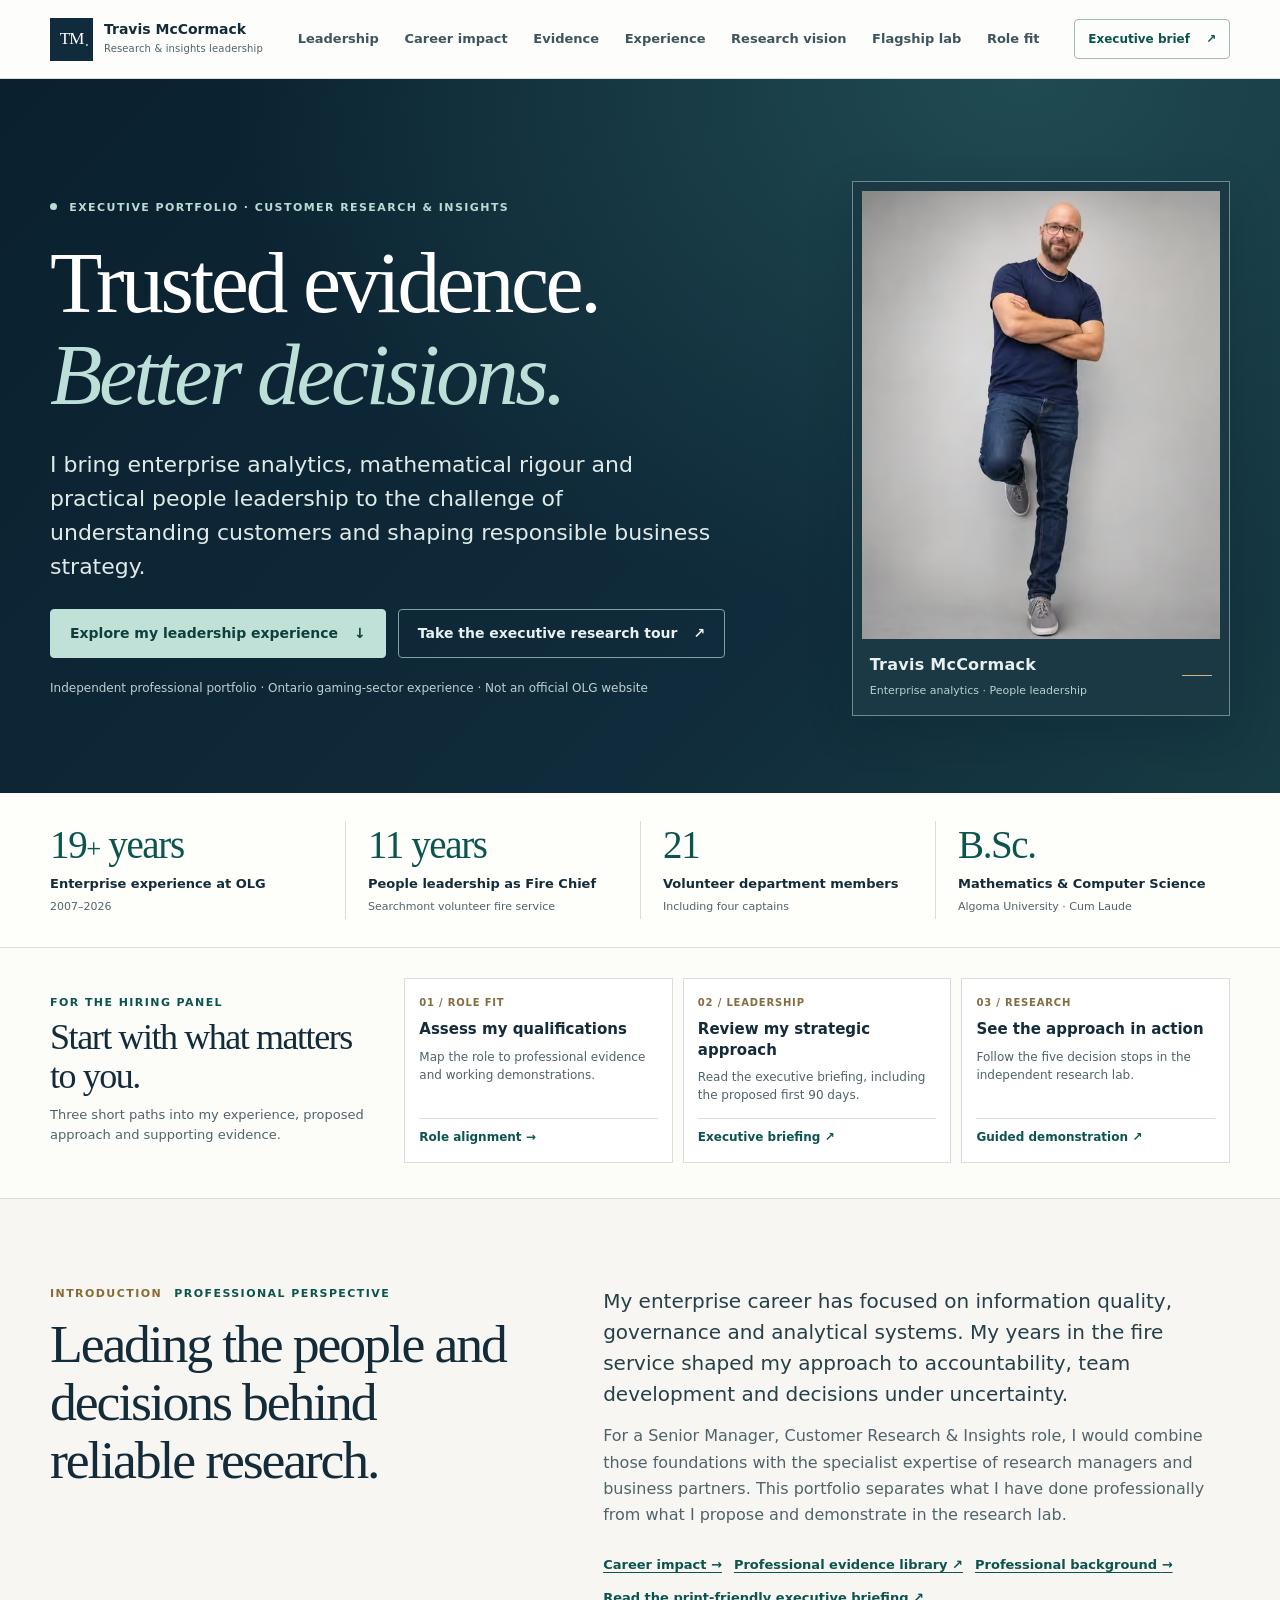
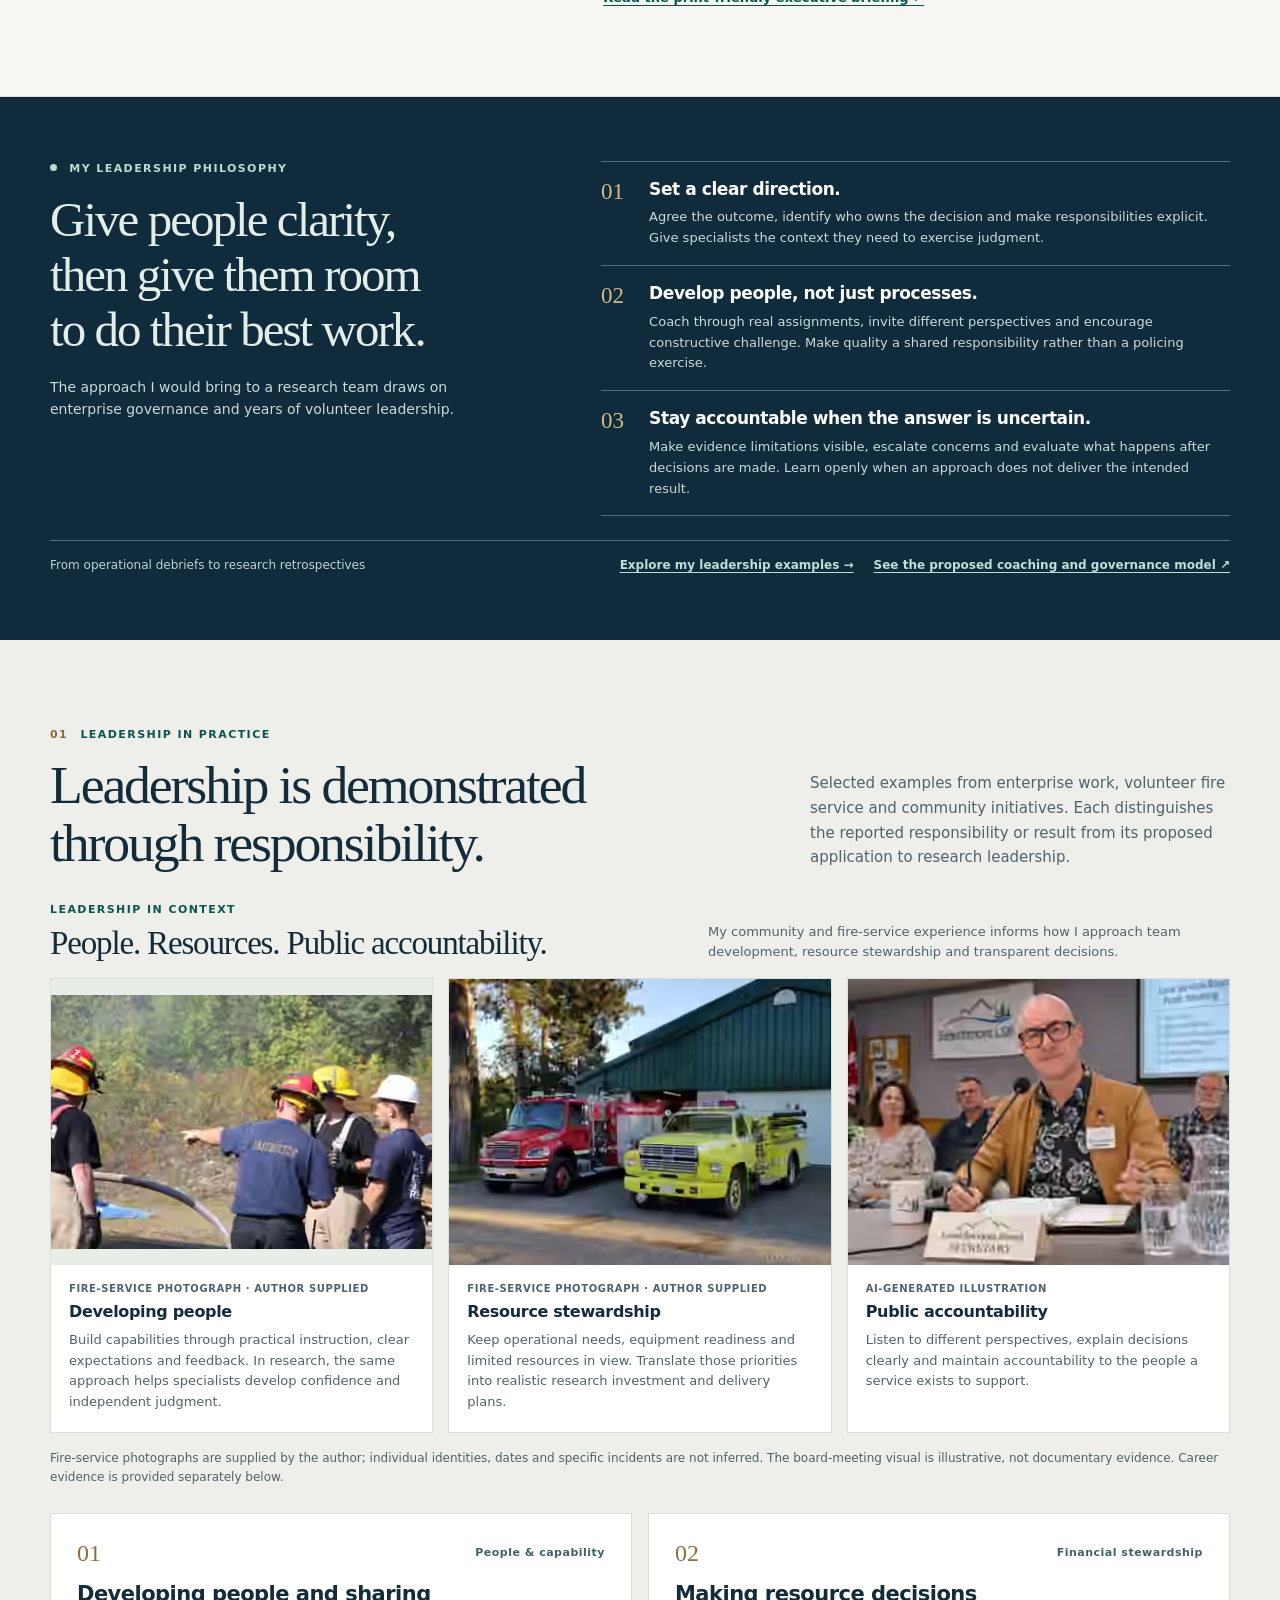
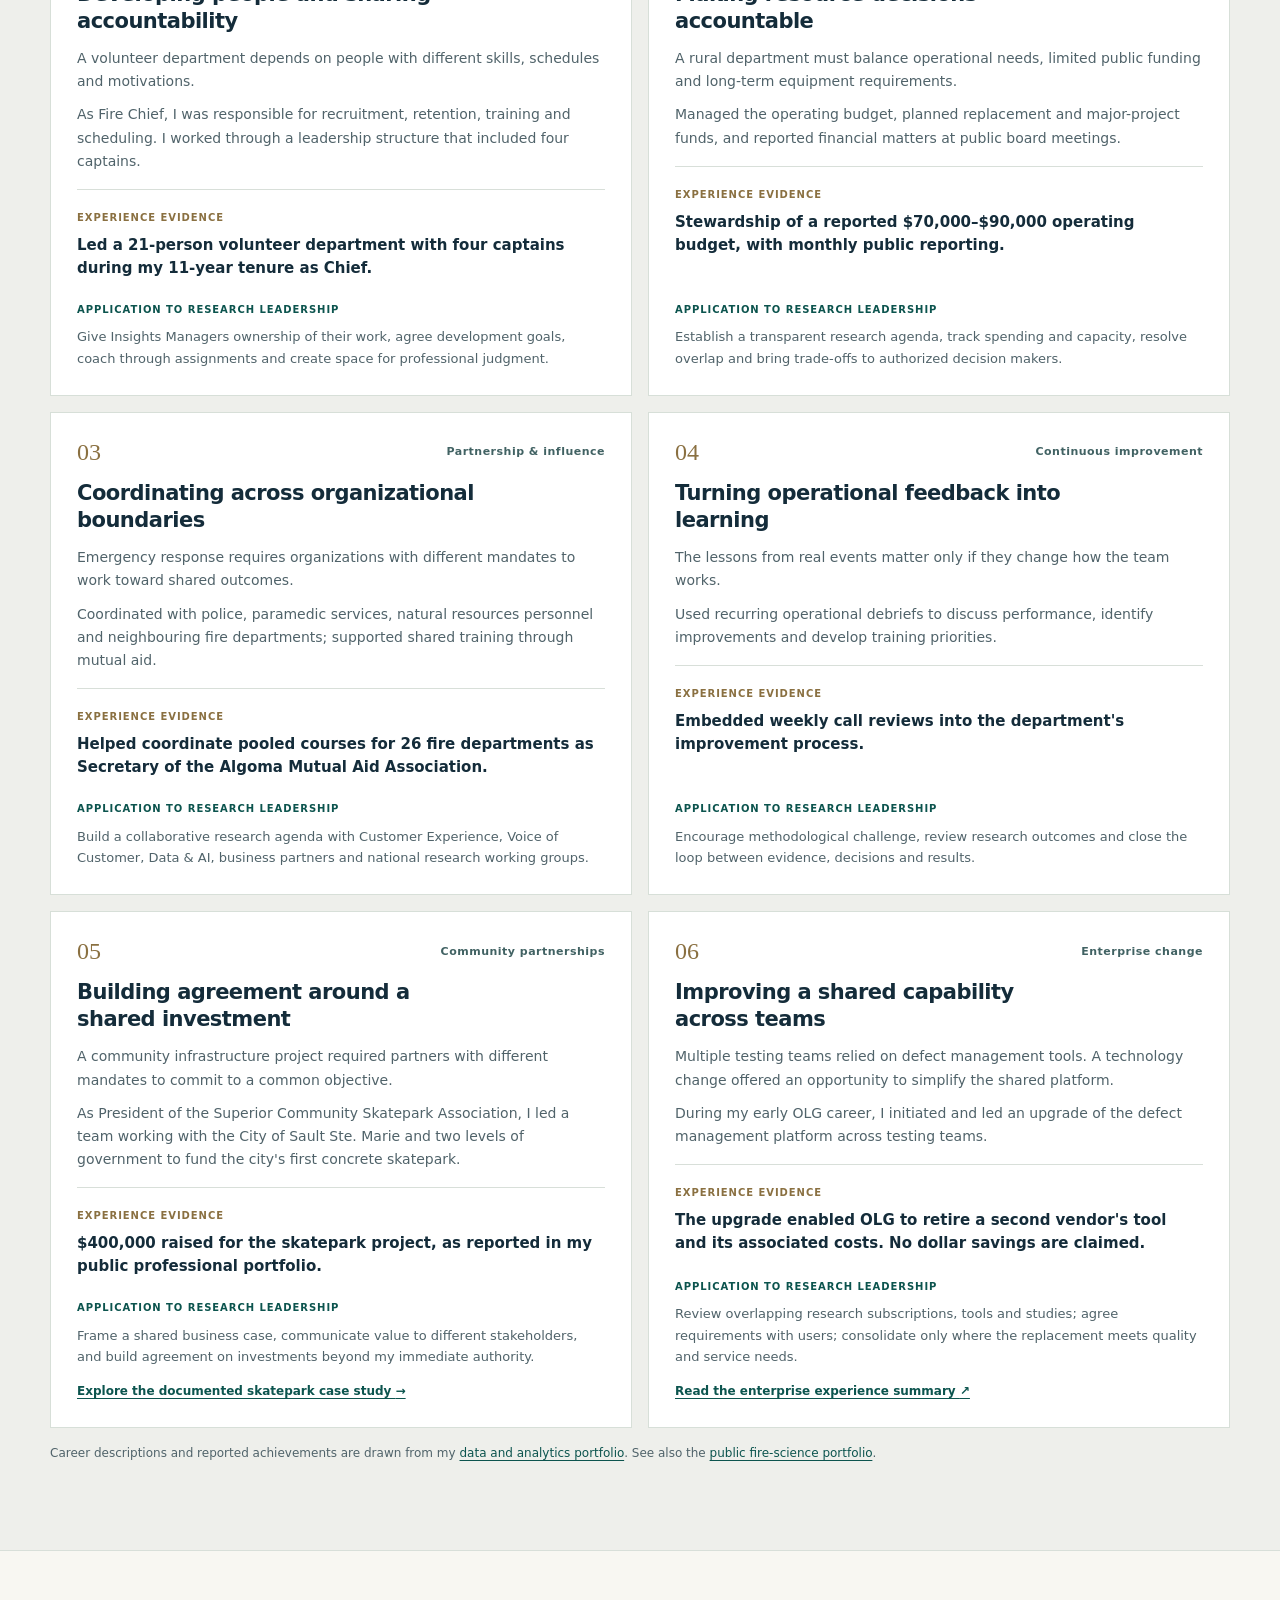
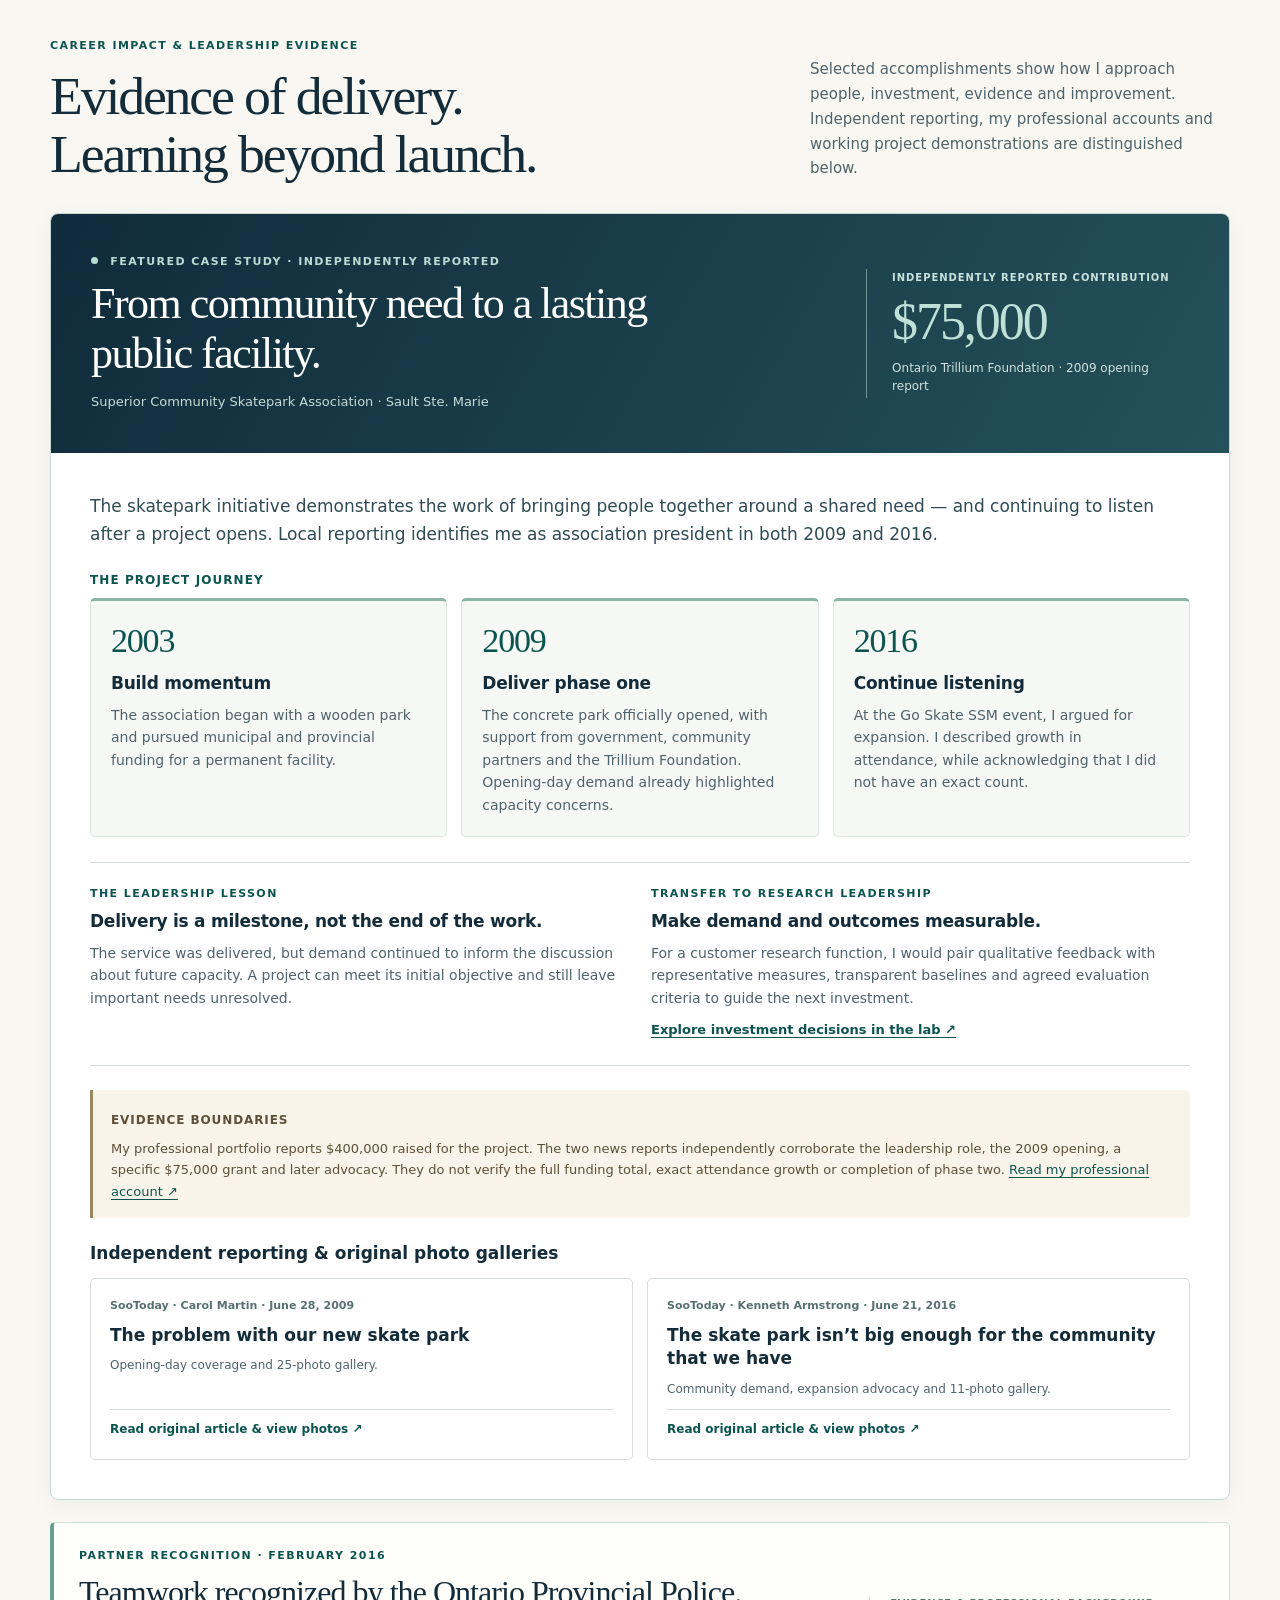
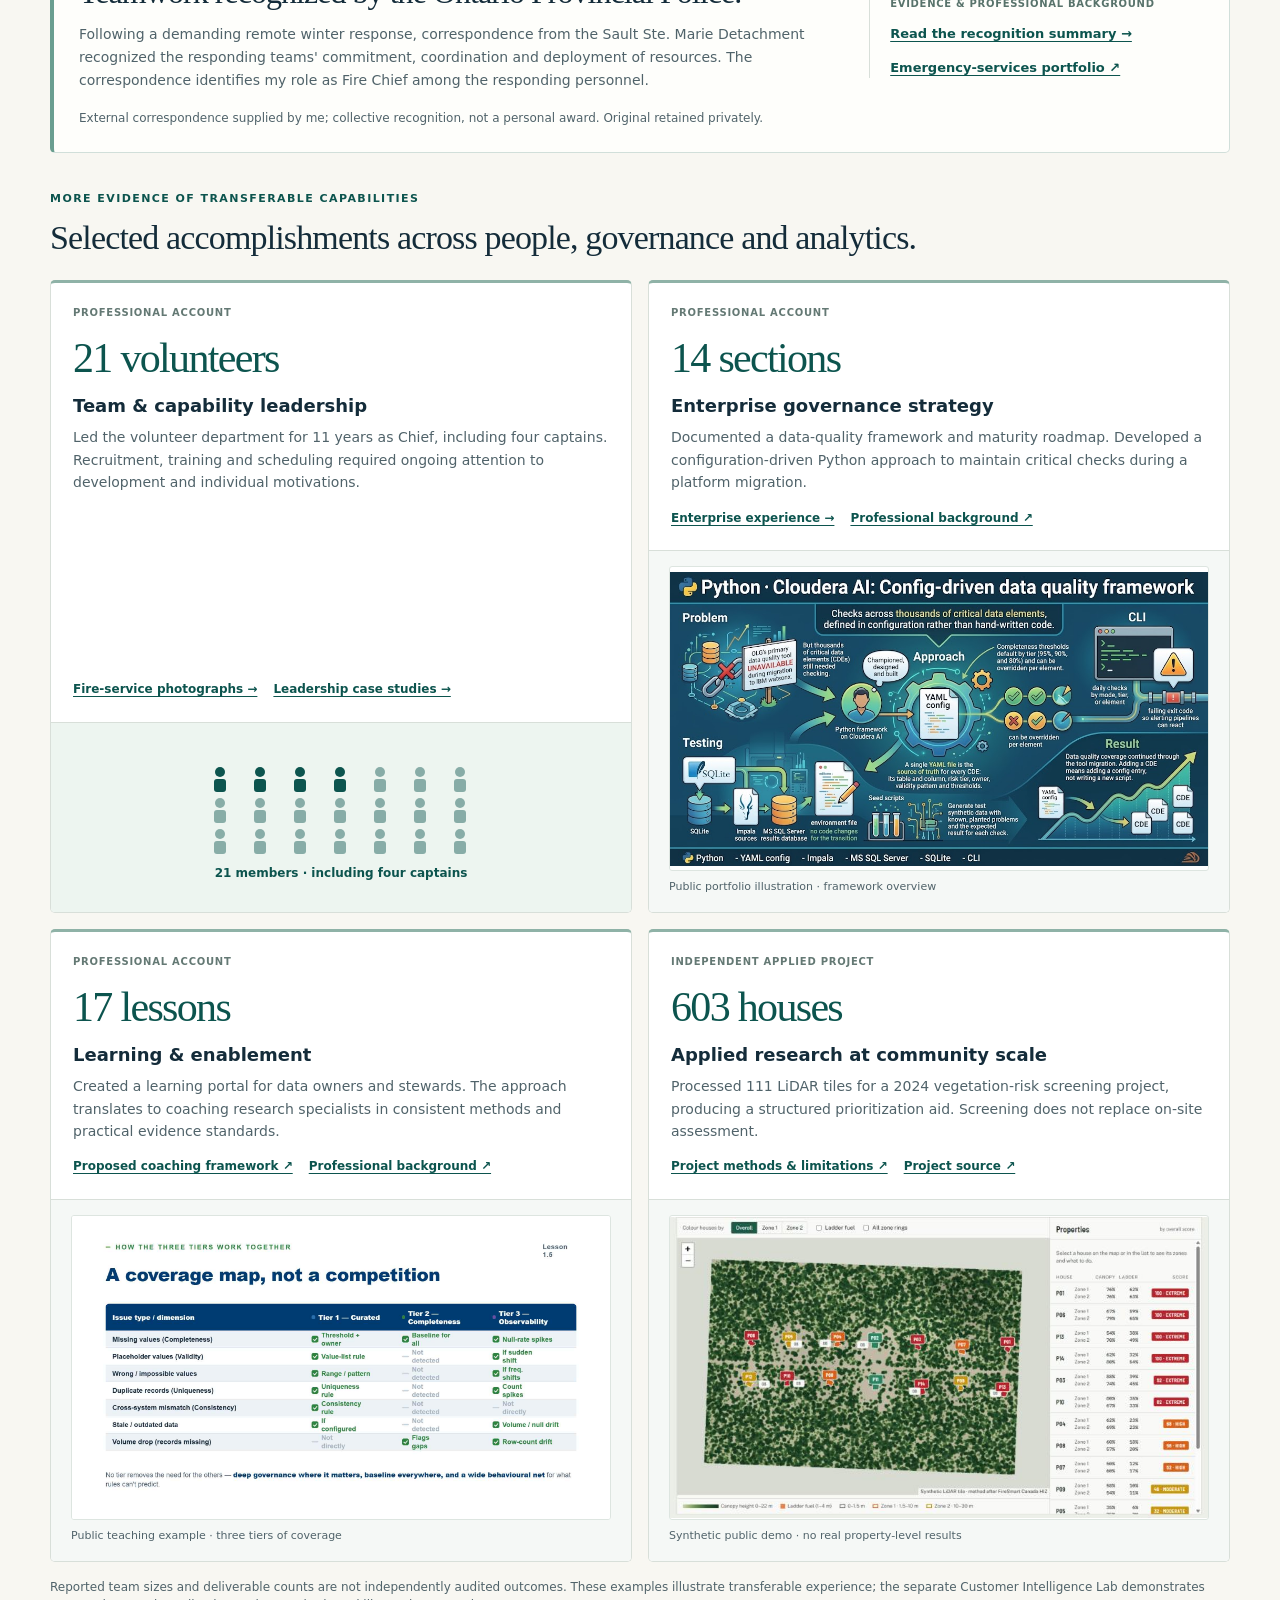
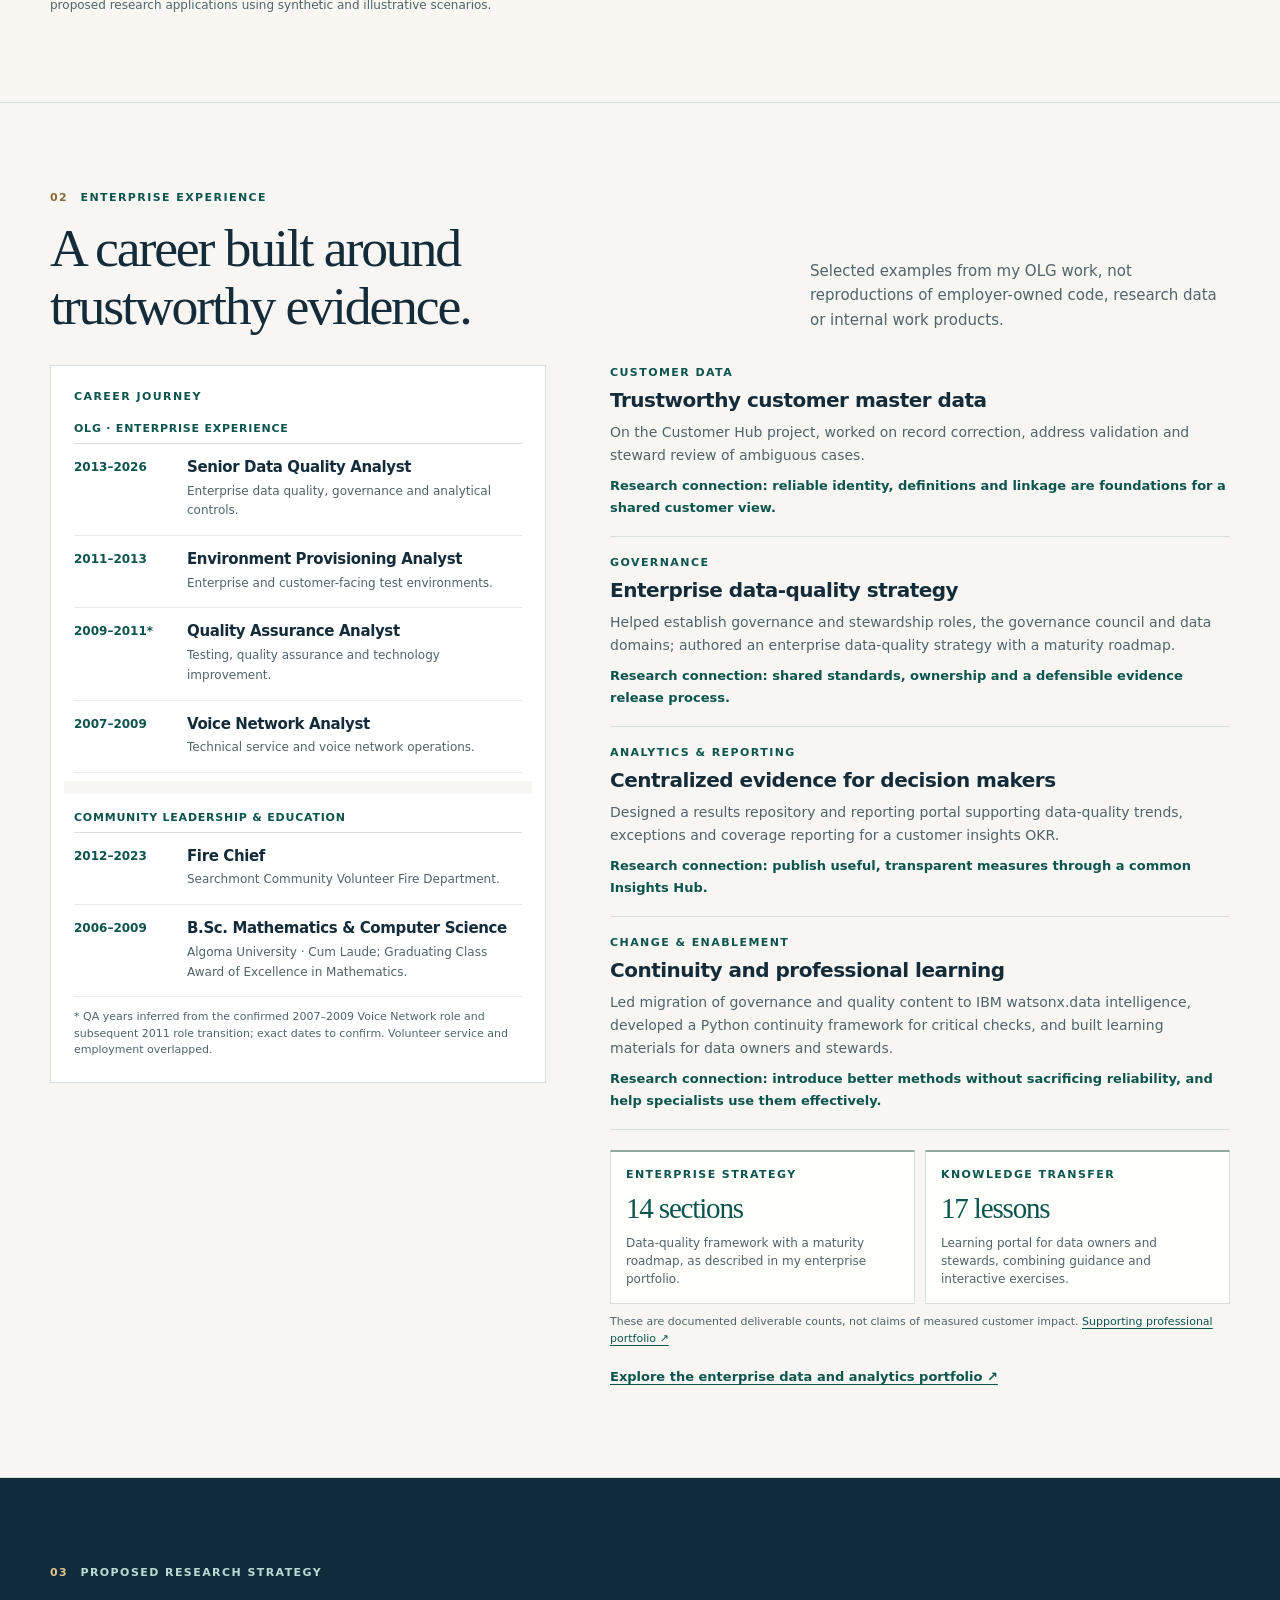
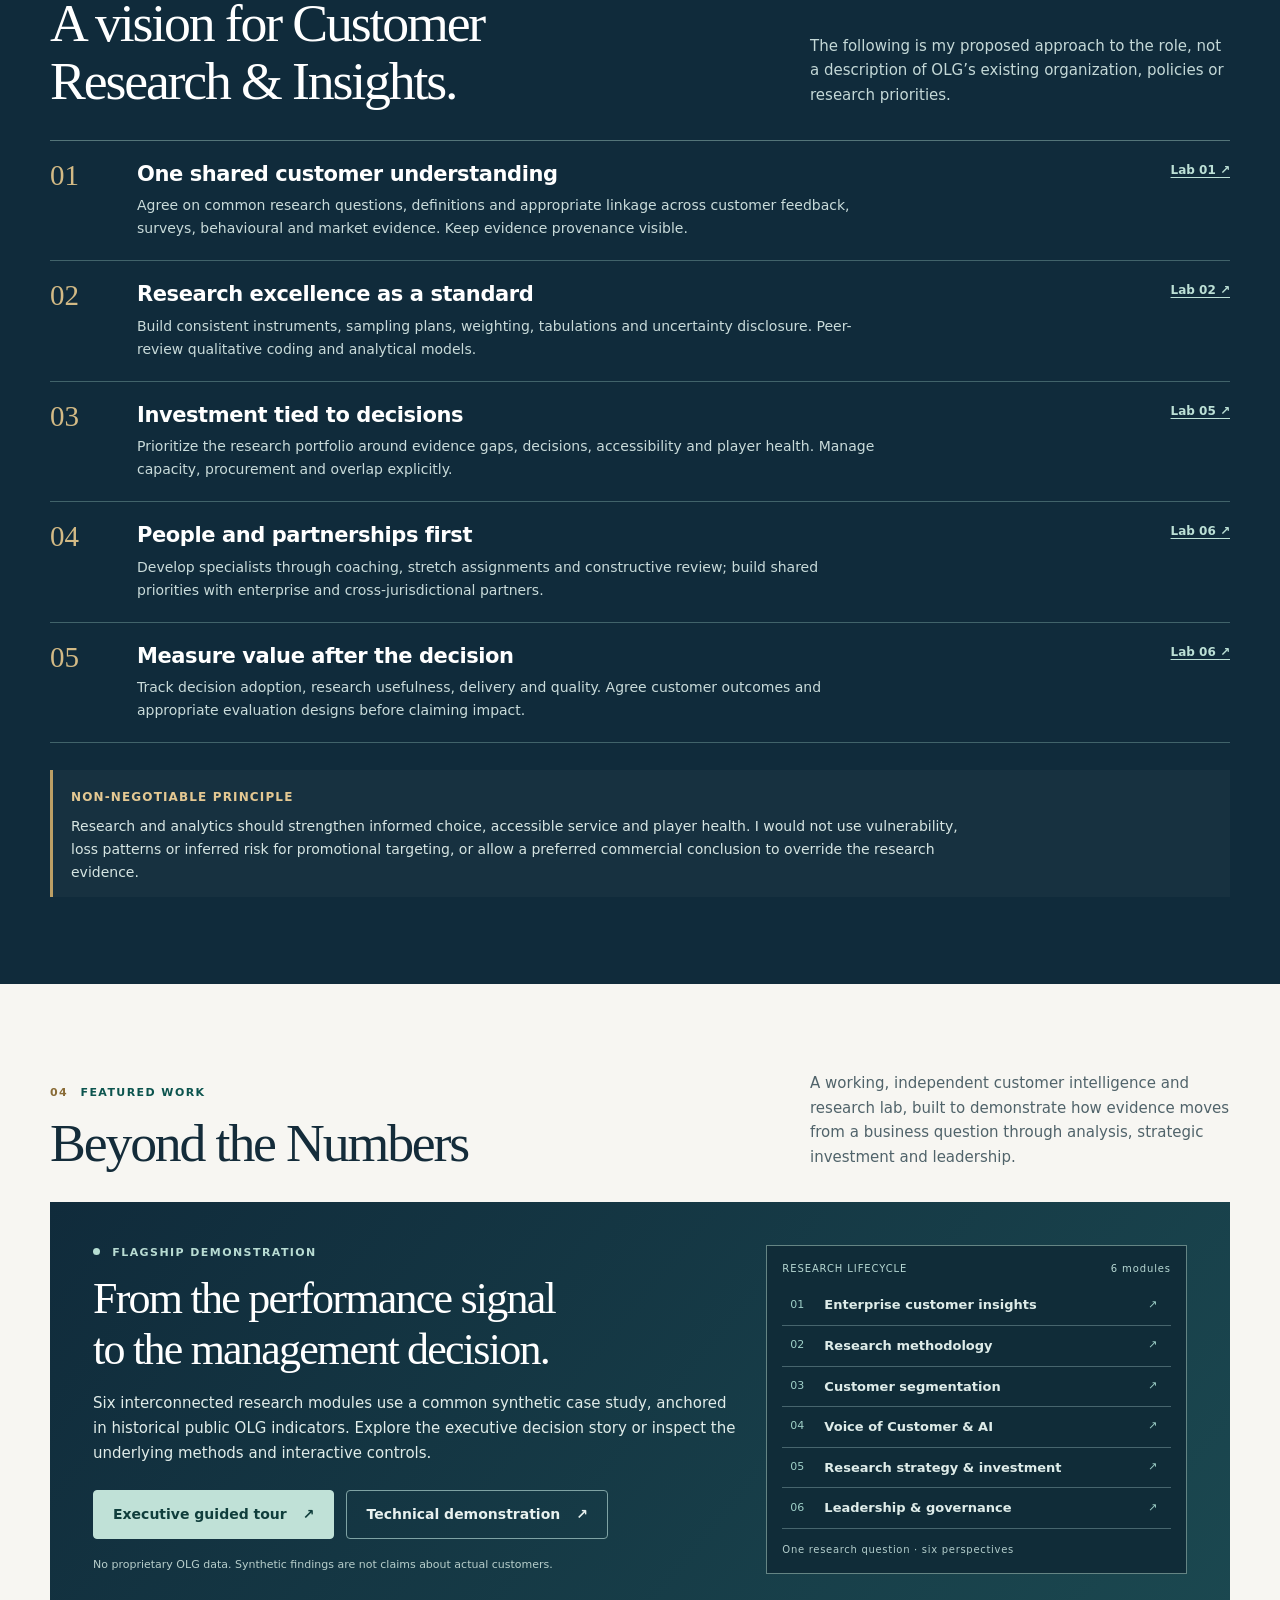
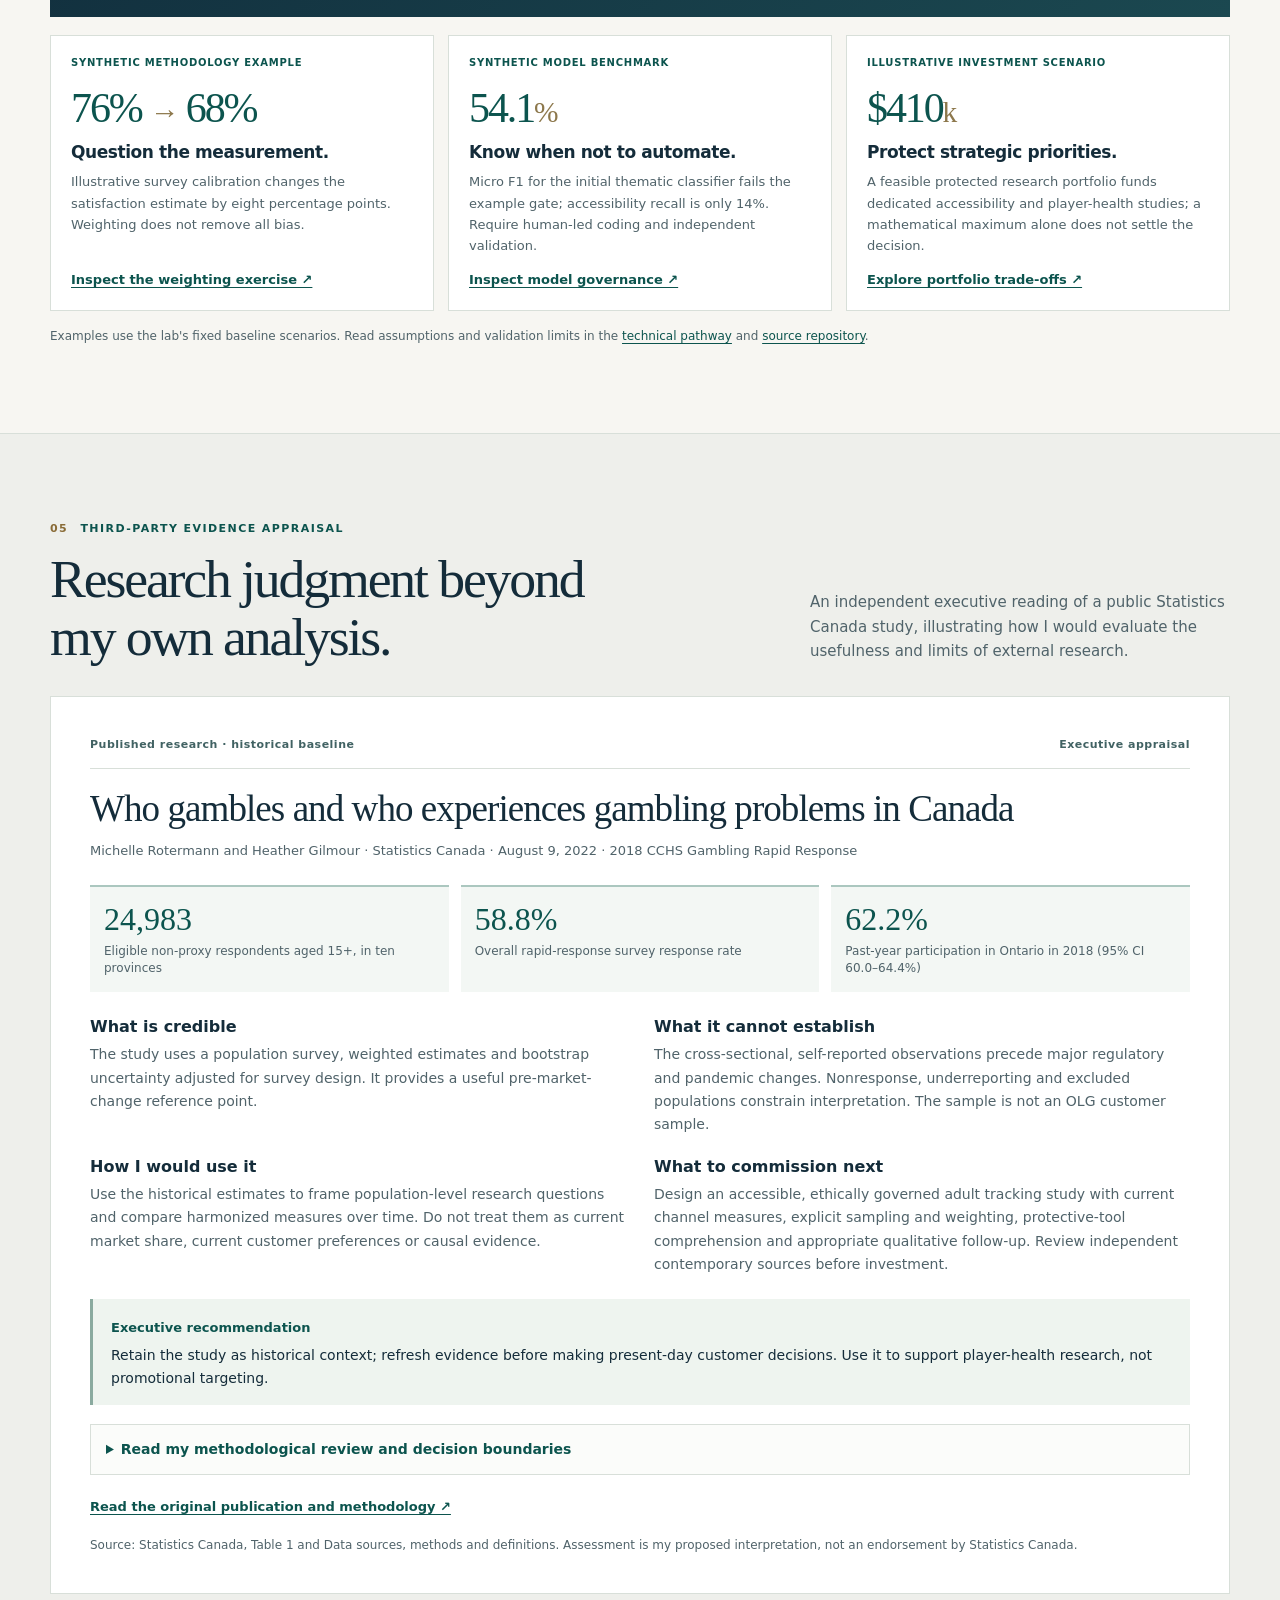
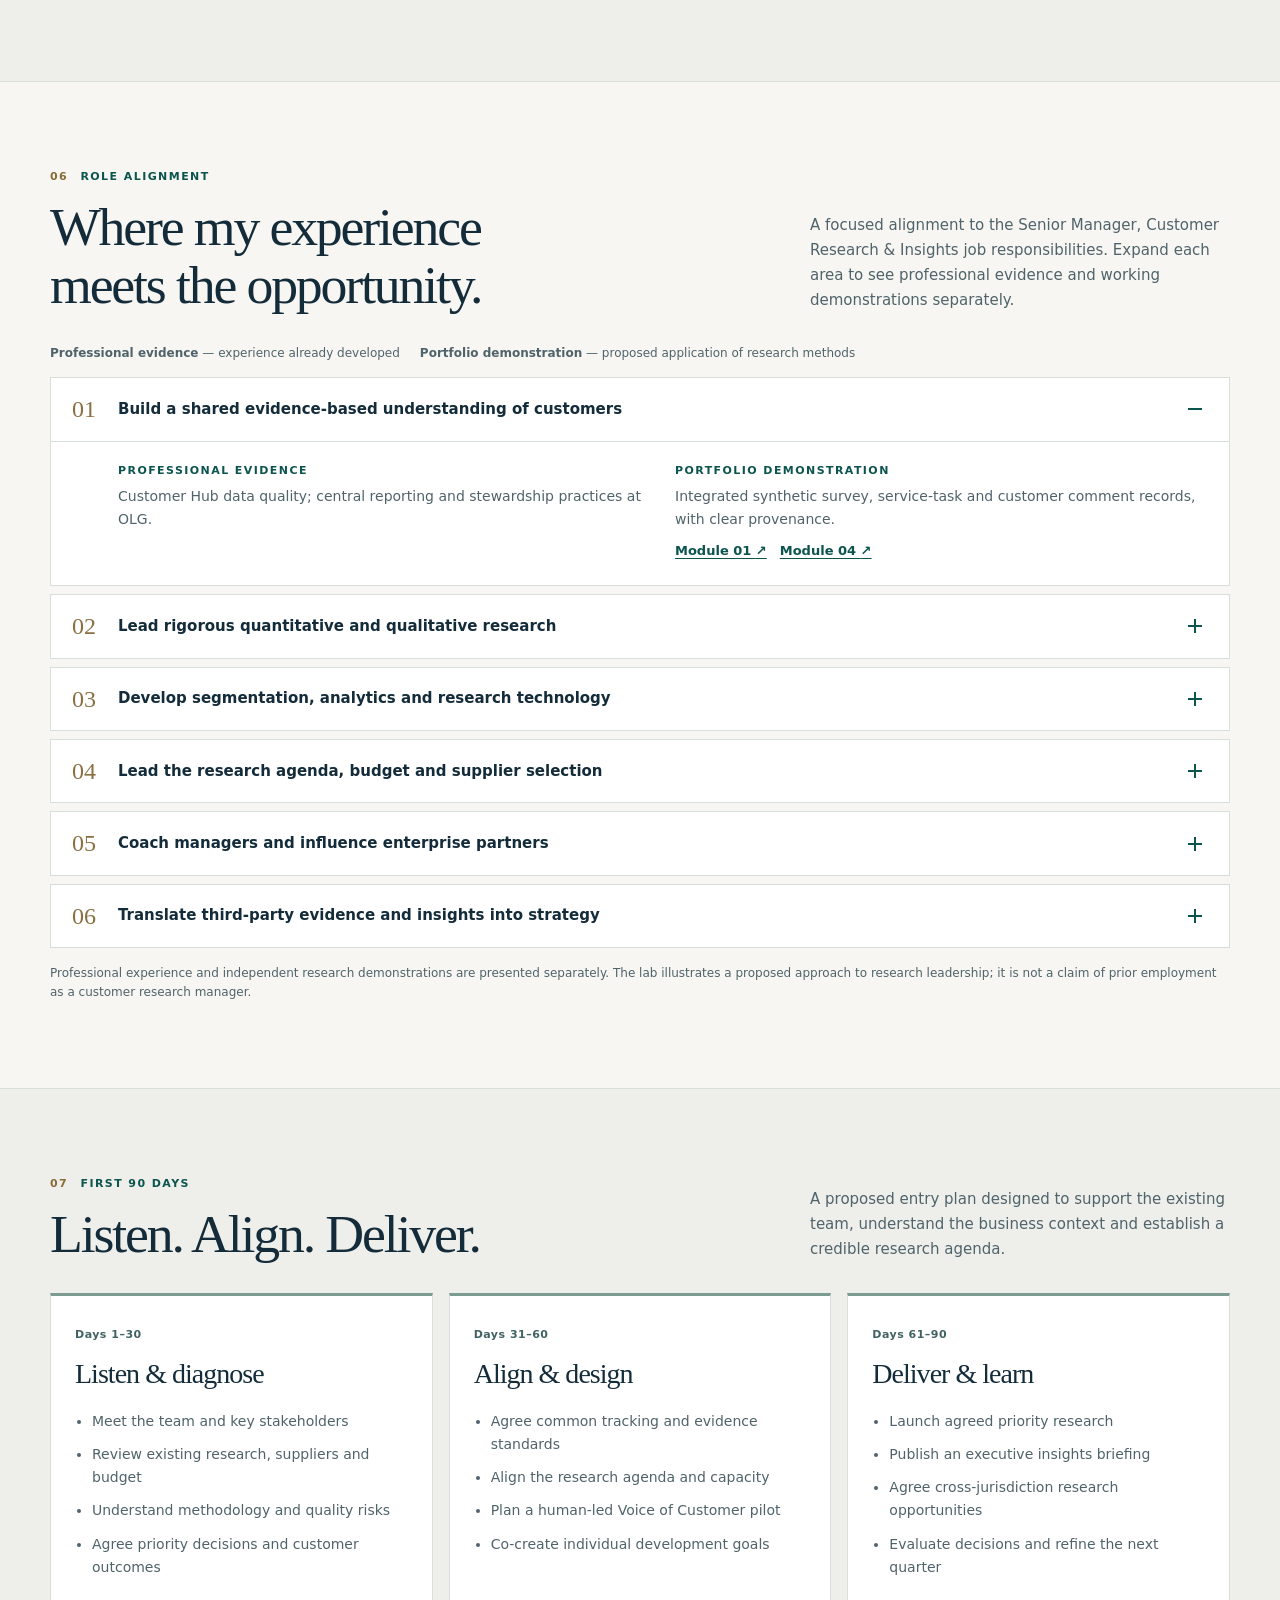
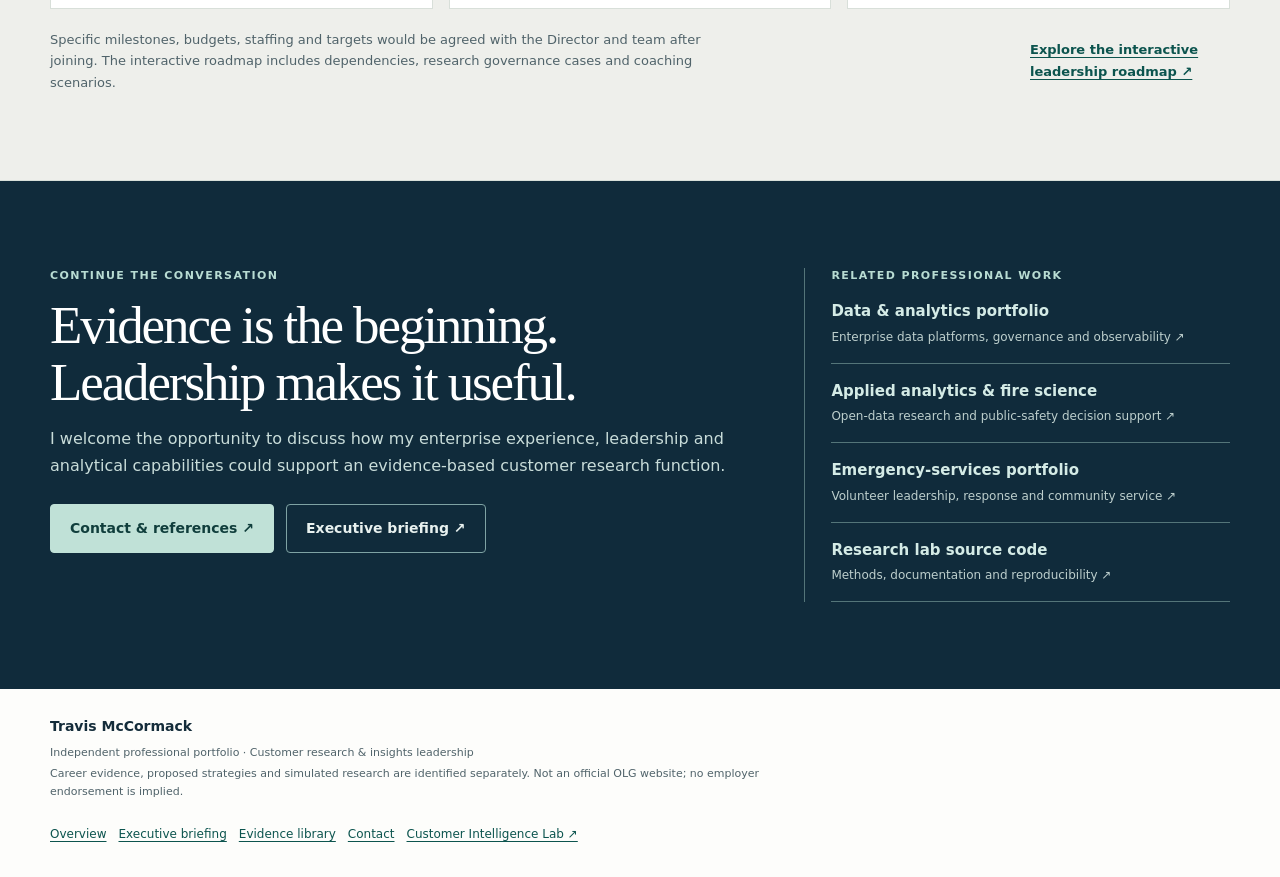
==== commit fff7fa82: "Release 0.7: repair career impact styling, version CSS and add authentic leadership photography" ====
--- a/public/index.html
+++ b/public/index.html
@@ -1,24 +1,22 @@
-<!doctype html><html lang="en-CA"><head><meta charset="utf-8"><meta name="viewport" content="width=device-width,initial-scale=1"><meta name="theme-color" content="#102b3b"><title>Travis McCormack | Customer Research &amp; Insights Leadership</title><meta name="description" content="Executive portfolio connecting enterprise analytics, people leadership and a proposed customer research strategy, with a six-module interactive research lab."><link rel="canonical" href="https://travis-mccormack-insights.com/"><meta property="og:type" content="website"><meta property="og:title" content="Travis McCormack | Customer Research &amp; Insights Leadership"><meta property="og:description" content="Executive portfolio connecting enterprise analytics, people leadership and a proposed customer research strategy, with a six-module interactive research lab."><meta property="og:url" content="https://travis-mccormack-insights.com/"><link rel="icon" href="favicon.svg" type="image/svg+xml"><link rel="stylesheet" href="styles.css"></head><body><a class="skip" href="#main">Skip to content</a><header class="site-header"><div class="wrap mast"><a class="brand" href="./" aria-label="Travis McCormack, home"><span class="monogram" aria-hidden="true">TM<span>.</span></span><span><strong>Travis McCormack</strong><small>Research &amp; insights leadership</small></span></a><nav aria-label="Main navigation"><a href="#leadership">Leadership</a><a href="#impact">Career impact</a><a href="evidence.html">Evidence</a><a href="#experience">Experience</a><a href="#strategy">Research vision</a><a href="#work">Flagship lab</a><a href="#alignment">Role fit</a></nav><a href="briefing.html" class="button small outline mast-brief">Executive brief <span aria-hidden="true">↗</span></a></div></header><main id="main">
+<!doctype html><html lang="en-CA"><head><meta charset="utf-8"><meta name="viewport" content="width=device-width,initial-scale=1"><meta name="theme-color" content="#102b3b"><title>Travis McCormack | Customer Research &amp; Insights Leadership</title><meta name="description" content="Executive portfolio connecting enterprise analytics, people leadership and a proposed customer research strategy, with a six-module interactive research lab."><link rel="canonical" href="https://travis-mccormack-insights.com/"><meta property="og:type" content="website"><meta property="og:title" content="Travis McCormack | Customer Research &amp; Insights Leadership"><meta property="og:description" content="Executive portfolio connecting enterprise analytics, people leadership and a proposed customer research strategy, with a six-module interactive research lab."><meta property="og:url" content="https://travis-mccormack-insights.com/"><link rel="icon" href="favicon.svg" type="image/svg+xml"><link rel="stylesheet" href="styles-v07.css"></head><body><a class="skip" href="#main">Skip to content</a><header class="site-header"><div class="wrap mast"><a class="brand" href="./" aria-label="Travis McCormack, home"><span class="monogram" aria-hidden="true">TM<span>.</span></span><span><strong>Travis McCormack</strong><small>Research &amp; insights leadership</small></span></a><nav aria-label="Main navigation"><a href="#leadership">Leadership</a><a href="#impact">Career impact</a><a href="evidence.html">Evidence</a><a href="#experience">Experience</a><a href="#strategy">Research vision</a><a href="#work">Flagship lab</a><a href="#alignment">Role fit</a></nav><a href="briefing.html" class="button small outline mast-brief">Executive brief <span aria-hidden="true">↗</span></a></div></header><main id="main">
 <section class="hero"><div class="wrap hero-grid"><div class="hero-copy"><p class="eyebrow light"><span class="dot"></span> Executive portfolio · Customer research &amp; insights</p><h1>Trusted evidence.<br><em>Better decisions.</em></h1><p class="hero-lead">I bring enterprise analytics, mathematical rigour and practical people leadership to the challenge of understanding customers and shaping responsible business strategy.</p><div class="hero-actions"><a class="button primary" href="#leadership">Explore my leadership experience <span aria-hidden="true">↓</span></a><a class="button ghost" href="https://searchmont-analytics.github.io/customer-intelligence-lab/#executive-1">Take the executive research tour <span aria-hidden="true">↗</span></a></div><p class="hero-note">Independent professional portfolio · Ontario gaming-sector experience · Not an official OLG website</p></div>
 <figure class="hero-portrait"><div class="portrait-image"><img src="assets/travis-full-portrait.avif" width="560" height="700" alt="Full-length studio portrait of the portfolio author, arms crossed, wearing a navy shirt, jeans and glasses, with one leg raised." fetchpriority="high" decoding="async"></div><figcaption><div><strong>Travis McCormack</strong><span>Enterprise analytics · People leadership</span></div><span class="portrait-accent" aria-hidden="true"></span></figcaption></figure></div></section>
 <section class="evidence-strip" aria-label="Professional foundations"><div class="wrap stats"><div><strong>19<span>+</span> years</strong><p>Enterprise experience at OLG</p><small>2007–2026</small></div><div><strong>11 years</strong><p>People leadership as Fire Chief</p><small>Searchmont volunteer fire service</small></div><div><strong>21</strong><p>Volunteer department members</p><small>Including four captains</small></div><div><strong>B.Sc.</strong><p>Mathematics &amp; Computer Science</p><small>Algoma University · Cum Laude</small></div></div></section>
 <section class="reviewer-section" aria-labelledby="reviewer-title"><div class="wrap reviewer"><div class="reviewer-intro"><p class="eyebrow">For the hiring panel</p><h2 id="reviewer-title">Start with what matters to you.</h2><p>Three short paths into my experience, proposed approach and supporting evidence.</p></div><div class="reviewer-paths"><a href="#alignment"><span class="reviewer-index">01 / Role fit</span><strong>Assess my qualifications</strong><span>Map the role to professional evidence and working demonstrations.</span><span class="reviewer-end">Role alignment <span aria-hidden="true">→</span></span></a><a href="briefing.html"><span class="reviewer-index">02 / Leadership</span><strong>Review my strategic approach</strong><span>Read the executive briefing, including the proposed first 90 days.</span><span class="reviewer-end">Executive briefing <span aria-hidden="true">↗</span></span></a><a href="https://searchmont-analytics.github.io/customer-intelligence-lab/#executive-1"><span class="reviewer-index">03 / Research</span><strong>See the approach in action</strong><span>Follow the five decision stops in the independent research lab.</span><span class="reviewer-end">Guided demonstration <span aria-hidden="true">↗</span></span></a></div></div></section><section class="section intro-block" id="overview"><div class="wrap overview-grid"><div><p class="eyebrow"><span>INTRODUCTION</span> Professional perspective</p><h2>Leading the people and decisions behind reliable research.</h2></div><div><p class="lead-paragraph">My enterprise career has focused on information quality, governance and analytical systems. My years in the fire service shaped my approach to accountability, team development and decisions under uncertainty.</p><p>For a Senior Manager, Customer Research &amp; Insights role, I would combine those foundations with the specialist expertise of research managers and business partners. This portfolio separates what I have done professionally from what I propose and demonstrate in the research lab.</p><div class="link-row"><a class="inline-link" href="#impact">Career impact <span aria-hidden="true">→</span></a><a class="inline-link" href="evidence.html">Professional evidence library <span aria-hidden="true">↗</span></a><a class="inline-link" href="#experience">Professional background <span aria-hidden="true">→</span></a><a class="inline-link" href="briefing.html">Read the print-friendly executive briefing <span aria-hidden="true">↗</span></a></div></div></div></section>
-<section class="philosophy-section" id="philosophy" aria-labelledby="philosophy-title"><div class="wrap philosophy"><div class="philosophy-statement"><p class="eyebrow light"><span class="dot"></span> My leadership philosophy</p><h2 id="philosophy-title">Give people clarity,<br>then give them room<br>to do their best work.</h2><p>The approach I would bring to a research team draws on enterprise governance and years of volunteer leadership.</p></div><div class="philosophy-principles"><article><span>01</span><div><h3>Set a clear direction.</h3><p>Agree the outcome, identify who owns the decision and make responsibilities explicit. Give specialists the context they need to exercise judgment.</p></div></article><article><span>02</span><div><h3>Develop people, not just processes.</h3><p>Coach through real assignments, invite different perspectives and encourage constructive challenge. Make quality a shared responsibility rather than a policing exercise.</p></div></article><article><span>03</span><div><h3>Stay accountable when the answer is uncertain.</h3><p>Make evidence limitations visible, escalate concerns and evaluate what happens after decisions are made. Learn openly when an approach does not deliver the intended result.</p></div></article></div><div class="philosophy-foot"><span>From operational debriefs to research retrospectives</span><a href="#leadership">Explore my leadership examples <span aria-hidden="true">→</span></a><a href="https://searchmont-analytics.github.io/customer-intelligence-lab/#module-6">See the proposed coaching and governance model <span aria-hidden="true">↗</span></a></div></div></section><section class="section section-soft" id="leadership"><div class="wrap"><div class="section-heading"><div><p class="eyebrow"><span>01</span> Leadership in practice</p><h2>Leadership is demonstrated<br>through responsibility.</h2></div><p class="section-intro">Selected examples from enterprise work, volunteer fire service and community initiatives. Each distinguishes the reported responsibility or result from its proposed application to research leadership.</p></div><div class="leadership-visuals" id="leadership-visuals" aria-labelledby="leadership-visuals-title"><div class="leadership-visual-heading"><div><p class="eyebrow">Leadership in context</p><h3 id="leadership-visuals-title">Three environments. One leadership approach.</h3></div><p>Community service and emergency-service leadership inform my approach to research: understand people, make decisions transparent and create the conditions for specialists to succeed.</p></div><div class="leadership-gallery"><figure class="leadership-figure"><div class="leadership-image leadership-image-board"><img src="assets/lead-board.avif" width="340" height="255" alt="Illustrative scene of a Local Services Board secretary at a Searchmont public meeting." loading="lazy" decoding="async"></div><figcaption><span class="image-provenance">AI-generated illustration</span><h4>Public accountability</h4><p>Listen to different perspectives, explain decisions clearly and maintain accountability to the people a service exists to support.</p></figcaption></figure><figure class="leadership-figure"><div class="leadership-image leadership-image-community"><img src="assets/lead-community.avif" width="302" height="340" alt="Supplied illustrative portrait beside the Searchmont sign and fire hall." loading="lazy" decoding="async"></div><figcaption><span class="image-provenance">Illustrative community portrait</span><h4>Rooted in community</h4><p>Keep the people affected by decisions at the centre of priorities. Balance practical needs, available resources and long-term outcomes.</p></figcaption></figure><figure class="leadership-figure"><div class="leadership-image leadership-image-chief"><img src="assets/lead-chief.avif" width="255" height="340" alt="Illustrative scene of a Fire Chief with a clipboard at an emergency response." loading="lazy" decoding="async"></div><figcaption><span class="image-provenance">AI-generated illustration</span><h4>Leadership under pressure</h4><p>Coordinate specialists, establish responsibilities, assess uncertainty and remain accountable for decisions when circumstances change.</p></figcaption></figure></div><p class="source-note">The supplied visuals are illustrative, not documentary evidence of a particular meeting, emergency or event. Career evidence is provided separately in the following case studies.</p></div><div class="case-grid"><article class="case-card"><div class="card-top"><span class="number">01</span><span class="label">People &amp; capability</span></div><h3>Developing people and sharing accountability</h3><p>A volunteer department depends on people with different skills, schedules and motivations.</p><p>As Fire Chief, I was responsible for recruitment, retention, training and scheduling. I worked through a leadership structure that included four captains.</p><div class="result"><span>Experience evidence</span><p>Led a 21-person volunteer department with four captains during my 11-year tenure as Chief.</p></div><div class="transfer"><span>Application to research leadership</span><p>Give Insights Managers ownership of their work, agree development goals, coach through assignments and create space for professional judgment.</p></div></article><article class="case-card"><div class="card-top"><span class="number">02</span><span class="label">Financial stewardship</span></div><h3>Making resource decisions accountable</h3><p>A rural department must balance operational needs, limited public funding and long-term equipment requirements.</p><p>Managed the operating budget, planned replacement and major-project funds, and reported financial matters at public board meetings.</p><div class="result"><span>Experience evidence</span><p>Stewardship of a reported $70,000–$90,000 operating budget, with monthly public reporting.</p></div><div class="transfer"><span>Application to research leadership</span><p>Establish a transparent research agenda, track spending and capacity, resolve overlap and bring trade-offs to authorized decision makers.</p></div></article><article class="case-card"><div class="card-top"><span class="number">03</span><span class="label">Partnership &amp; influence</span></div><h3>Coordinating across organizational boundaries</h3><p>Emergency response requires organizations with different mandates to work toward shared outcomes.</p><p>Coordinated with police, paramedic services, natural resources personnel and neighbouring fire departments; supported shared training through mutual aid.</p><div class="result"><span>Experience evidence</span><p>Helped coordinate pooled courses for 26 fire departments as Secretary of the Algoma Mutual Aid Association.</p></div><div class="transfer"><span>Application to research leadership</span><p>Build a collaborative research agenda with Customer Experience, Voice of Customer, Data &amp; AI, business partners and national research working groups.</p></div></article><article class="case-card"><div class="card-top"><span class="number">04</span><span class="label">Continuous improvement</span></div><h3>Turning operational feedback into learning</h3><p>The lessons from real events matter only if they change how the team works.</p><p>Used recurring operational debriefs to discuss performance, identify improvements and develop training priorities.</p><div class="result"><span>Experience evidence</span><p>Embedded weekly call reviews into the department&#39;s improvement process.</p></div><div class="transfer"><span>Application to research leadership</span><p>Encourage methodological challenge, review research outcomes and close the loop between evidence, decisions and results.</p></div></article><article class="case-card"><div class="card-top"><span class="number">05</span><span class="label">Community partnerships</span></div><h3>Building agreement around a shared investment</h3><p>A community infrastructure project required partners with different mandates to commit to a common objective.</p><p>As President of the Superior Community Skatepark Association, I led a team working with the City of Sault Ste. Marie and two levels of government to fund the city's first concrete skatepark.</p><div class="result"><span>Experience evidence</span><p>$400,000 raised for the skatepark project, as reported in my public professional portfolio.</p></div><div class="transfer"><span>Application to research leadership</span><p>Frame a shared business case, communicate value to different stakeholders, and build agreement on investments beyond my immediate authority.</p></div><a class="case-source" href="#impact-skatepark">Explore the documented skatepark case study <span aria-hidden="true">→</span></a></article><article class="case-card"><div class="card-top"><span class="number">06</span><span class="label">Enterprise change</span></div><h3>Improving a shared capability across teams</h3><p>Multiple testing teams relied on defect management tools. A technology change offered an opportunity to simplify the shared platform.</p><p>During my early OLG career, I initiated and led an upgrade of the defect management platform across testing teams.</p><div class="result"><span>Experience evidence</span><p>The upgrade enabled OLG to retire a second vendor's tool and its associated costs. No dollar savings are claimed.</p></div><div class="transfer"><span>Application to research leadership</span><p>Review overlapping research subscriptions, tools and studies; agree requirements with users; consolidate only where the replacement meets quality and service needs.</p></div><a class="case-source" href="https://data-analytics-travis-mccormack.com/">Read the enterprise experience summary <span aria-hidden="true">↗</span></a></article></div><p class="source-note">Career descriptions and reported achievements are drawn from my <a href="https://data-analytics-travis-mccormack.com/#leadership">data and analytics portfolio</a>. See also the <a href="https://travis-mccormack-analytics.com/#experience">public fire-science portfolio</a>.</p></div></section>
+<section class="philosophy-section" id="philosophy" aria-labelledby="philosophy-title"><div class="wrap philosophy"><div class="philosophy-statement"><p class="eyebrow light"><span class="dot"></span> My leadership philosophy</p><h2 id="philosophy-title">Give people clarity,<br>then give them room<br>to do their best work.</h2><p>The approach I would bring to a research team draws on enterprise governance and years of volunteer leadership.</p></div><div class="philosophy-principles"><article><span>01</span><div><h3>Set a clear direction.</h3><p>Agree the outcome, identify who owns the decision and make responsibilities explicit. Give specialists the context they need to exercise judgment.</p></div></article><article><span>02</span><div><h3>Develop people, not just processes.</h3><p>Coach through real assignments, invite different perspectives and encourage constructive challenge. Make quality a shared responsibility rather than a policing exercise.</p></div></article><article><span>03</span><div><h3>Stay accountable when the answer is uncertain.</h3><p>Make evidence limitations visible, escalate concerns and evaluate what happens after decisions are made. Learn openly when an approach does not deliver the intended result.</p></div></article></div><div class="philosophy-foot"><span>From operational debriefs to research retrospectives</span><a href="#leadership">Explore my leadership examples <span aria-hidden="true">→</span></a><a href="https://searchmont-analytics.github.io/customer-intelligence-lab/#module-6">See the proposed coaching and governance model <span aria-hidden="true">↗</span></a></div></div></section><section class="section section-soft" id="leadership"><div class="wrap"><div class="section-heading"><div><p class="eyebrow"><span>01</span> Leadership in practice</p><h2>Leadership is demonstrated<br>through responsibility.</h2></div><p class="section-intro">Selected examples from enterprise work, volunteer fire service and community initiatives. Each distinguishes the reported responsibility or result from its proposed application to research leadership.</p></div><div class="leadership-visuals" id="leadership-visuals" aria-labelledby="leadership-visuals-title"><div class="leadership-visual-heading"><div><p class="eyebrow">Leadership in context</p><h3 id="leadership-visuals-title">People. Resources. Public accountability.</h3></div><p>My community and fire-service experience informs how I approach team development, resource stewardship and transparent decisions.</p></div><div class="leadership-gallery">
+<figure class="leadership-figure"><div class="leadership-image leadership-image-training"><img src="assets/fire-service-training.avif" width="420" height="280" alt="An instructor and helmeted firefighters discuss an outdoor exercise." loading="lazy" decoding="async"></div><figcaption><span class="image-provenance">Fire-service photograph · Author supplied</span><h4>Developing people</h4><p>Build capabilities through practical instruction, clear expectations and feedback. In research, the same approach helps specialists develop confidence and independent judgment.</p></figcaption></figure>
+<figure class="leadership-figure"><div class="leadership-image leadership-image-fleet"><img src="assets/fire-service-fleet.avif" width="400" height="300" alt="Red and yellow fire apparatus parked outside a fire hall." loading="lazy" decoding="async"></div><figcaption><span class="image-provenance">Fire-service photograph · Author supplied</span><h4>Resource stewardship</h4><p>Keep operational needs, equipment readiness and limited resources in view. Translate those priorities into realistic research investment and delivery plans.</p></figcaption></figure>
+<figure class="leadership-figure"><div class="leadership-image leadership-image-board"><img src="assets/lead-board.avif" width="340" height="255" alt="Illustrative scene of a Local Services Board secretary at a Searchmont public meeting." loading="lazy" decoding="async"></div><figcaption><span class="image-provenance">AI-generated illustration</span><h4>Public accountability</h4><p>Listen to different perspectives, explain decisions clearly and maintain accountability to the people a service exists to support.</p></figcaption></figure></div><p class="source-note">Fire-service photographs are supplied by the author; individual identities, dates and specific incidents are not inferred. The board-meeting visual is illustrative, not documentary evidence. Career evidence is provided separately below.</p></div><div class="case-grid"><article class="case-card"><div class="card-top"><span class="number">01</span><span class="label">People &amp; capability</span></div><h3>Developing people and sharing accountability</h3><p>A volunteer department depends on people with different skills, schedules and motivations.</p><p>As Fire Chief, I was responsible for recruitment, retention, training and scheduling. I worked through a leadership structure that included four captains.</p><div class="result"><span>Experience evidence</span><p>Led a 21-person volunteer department with four captains during my 11-year tenure as Chief.</p></div><div class="transfer"><span>Application to research leadership</span><p>Give Insights Managers ownership of their work, agree development goals, coach through assignments and create space for professional judgment.</p></div></article><article class="case-card"><div class="card-top"><span class="number">02</span><span class="label">Financial stewardship</span></div><h3>Making resource decisions accountable</h3><p>A rural department must balance operational needs, limited public funding and long-term equipment requirements.</p><p>Managed the operating budget, planned replacement and major-project funds, and reported financial matters at public board meetings.</p><div class="result"><span>Experience evidence</span><p>Stewardship of a reported $70,000–$90,000 operating budget, with monthly public reporting.</p></div><div class="transfer"><span>Application to research leadership</span><p>Establish a transparent research agenda, track spending and capacity, resolve overlap and bring trade-offs to authorized decision makers.</p></div></article><article class="case-card"><div class="card-top"><span class="number">03</span><span class="label">Partnership &amp; influence</span></div><h3>Coordinating across organizational boundaries</h3><p>Emergency response requires organizations with different mandates to work toward shared outcomes.</p><p>Coordinated with police, paramedic services, natural resources personnel and neighbouring fire departments; supported shared training through mutual aid.</p><div class="result"><span>Experience evidence</span><p>Helped coordinate pooled courses for 26 fire departments as Secretary of the Algoma Mutual Aid Association.</p></div><div class="transfer"><span>Application to research leadership</span><p>Build a collaborative research agenda with Customer Experience, Voice of Customer, Data &amp; AI, business partners and national research working groups.</p></div></article><article class="case-card"><div class="card-top"><span class="number">04</span><span class="label">Continuous improvement</span></div><h3>Turning operational feedback into learning</h3><p>The lessons from real events matter only if they change how the team works.</p><p>Used recurring operational debriefs to discuss performance, identify improvements and develop training priorities.</p><div class="result"><span>Experience evidence</span><p>Embedded weekly call reviews into the department&#39;s improvement process.</p></div><div class="transfer"><span>Application to research leadership</span><p>Encourage methodological challenge, review research outcomes and close the loop between evidence, decisions and results.</p></div></article><article class="case-card"><div class="card-top"><span class="number">05</span><span class="label">Community partnerships</span></div><h3>Building agreement around a shared investment</h3><p>A community infrastructure project required partners with different mandates to commit to a common objective.</p><p>As President of the Superior Community Skatepark Association, I led a team working with the City of Sault Ste. Marie and two levels of government to fund the city's first concrete skatepark.</p><div class="result"><span>Experience evidence</span><p>$400,000 raised for the skatepark project, as reported in my public professional portfolio.</p></div><div class="transfer"><span>Application to research leadership</span><p>Frame a shared business case, communicate value to different stakeholders, and build agreement on investments beyond my immediate authority.</p></div><a class="case-source" href="#impact-skatepark">Explore the documented skatepark case study <span aria-hidden="true">→</span></a></article><article class="case-card"><div class="card-top"><span class="number">06</span><span class="label">Enterprise change</span></div><h3>Improving a shared capability across teams</h3><p>Multiple testing teams relied on defect management tools. A technology change offered an opportunity to simplify the shared platform.</p><p>During my early OLG career, I initiated and led an upgrade of the defect management platform across testing teams.</p><div class="result"><span>Experience evidence</span><p>The upgrade enabled OLG to retire a second vendor's tool and its associated costs. No dollar savings are claimed.</p></div><div class="transfer"><span>Application to research leadership</span><p>Review overlapping research subscriptions, tools and studies; agree requirements with users; consolidate only where the replacement meets quality and service needs.</p></div><a class="case-source" href="https://data-analytics-travis-mccormack.com/">Read the enterprise experience summary <span aria-hidden="true">↗</span></a></article></div><p class="source-note">Career descriptions and reported achievements are drawn from my <a href="https://data-analytics-travis-mccormack.com/#leadership">data and analytics portfolio</a>. See also the <a href="https://travis-mccormack-analytics.com/#experience">public fire-science portfolio</a>.</p></div></section>
 <section class="section impact-section" id="impact" aria-labelledby="impact-title"><div class="wrap">
 <div class="section-heading"><div><p class="eyebrow">Career impact &amp; leadership evidence</p><h2 id="impact-title">Evidence of delivery.<br>Learning beyond launch.</h2></div><p class="section-intro">Selected accomplishments show how I approach people, investment, evidence and improvement. Independent reporting, my professional accounts and working project demonstrations are distinguished below.</p></div>
 <article class="impact-feature" id="impact-skatepark" aria-labelledby="skatepark-title">
-<div class="impact-feature-head"><div><p class="eyebrow light"><span class="dot"></span> Featured case study · Independently reported</p><h3 id="skatepark-title">From community need to a lasting public facility.</h3><p>Superior Community Skatepark Association · Sault Ste. Marie</p></div><div class="impact-feature-metric"><strong>$75,000</strong><span>Ontario Trillium Foundation contribution documented by SooToday in its 2009 opening report.</span></div></div>
+<div class="impact-feature-head"><div><p class="eyebrow light"><span class="dot"></span> Featured case study · Independently reported</p><h3 id="skatepark-title">From community need to a lasting public facility.</h3><p>Superior Community Skatepark Association · Sault Ste. Marie</p></div><div class="impact-feature-metric"><span class="impact-grant-label">Independently reported contribution</span><strong>$75,000</strong><span>Ontario Trillium Foundation · 2009 opening report</span></div></div>
 <div class="impact-feature-body"><p class="impact-lead">The skatepark initiative demonstrates the work of bringing people together around a shared need — and continuing to listen after a project opens. Local reporting identifies me as association president in both 2009 and 2016.</p>
-<div class="impact-journey" aria-label="Reported skatepark project milestones"><article><span class="impact-year">2003</span><h4>Build momentum</h4><p>The association began with a wooden park and pursued municipal and provincial funding for a permanent facility.</p></article><article><span class="impact-year">2009</span><h4>Deliver phase one</h4><p>The concrete park officially opened, with support from government, community partners and the Trillium Foundation. Opening-day demand already highlighted capacity concerns.</p></article><article><span class="impact-year">2016</span><h4>Continue listening</h4><p>At the Go Skate SSM event, I argued for expansion. I described growth in attendance, while acknowledging that I did not have an exact count.</p></article></div>
+<h4 class="impact-subheading">The project journey</h4><div class="impact-journey" aria-label="Reported skatepark project milestones"><article><span class="impact-year">2003</span><h4>Build momentum</h4><p>The association began with a wooden park and pursued municipal and provincial funding for a permanent facility.</p></article><article><span class="impact-year">2009</span><h4>Deliver phase one</h4><p>The concrete park officially opened, with support from government, community partners and the Trillium Foundation. Opening-day demand already highlighted capacity concerns.</p></article><article><span class="impact-year">2016</span><h4>Continue listening</h4><p>At the Go Skate SSM event, I argued for expansion. I described growth in attendance, while acknowledging that I did not have an exact count.</p></article></div>
 <div class="impact-analysis"><div><p class="eyebrow">The leadership lesson</p><h4>Delivery is a milestone, not the end of the work.</h4><p>The service was delivered, but demand continued to inform the discussion about future capacity. A project can meet its initial objective and still leave important needs unresolved.</p></div><div><p class="eyebrow">Transfer to research leadership</p><h4>Make demand and outcomes measurable.</h4><p>For a customer research function, I would pair qualitative feedback with representative measures, transparent baselines and agreed evaluation criteria to guide the next investment.</p><a class="inline-link" href="https://searchmont-analytics.github.io/customer-intelligence-lab/#module-5">Explore investment decisions in the lab ↗</a></div></div>
 <div class="impact-evidence-note"><strong>Evidence boundaries</strong><p>My professional portfolio reports $400,000 raised for the project. The two news reports independently corroborate the leadership role, the 2009 opening, a specific $75,000 grant and later advocacy. They do not verify the full funding total, exact attendance growth or completion of phase two. <a href="https://data-analytics-travis-mccormack.com/#leadership">Read my professional account ↗</a></p></div>
 <h4 class="press-heading">Independent reporting &amp; original photo galleries</h4><div class="press-grid"><a class="press-card" href="https://www.sootoday.com/local-news/the-problem-with-our-new-skate-park-25-photos-124248"><span class="press-source">SooToday · Carol Martin · June 28, 2009</span><strong>The problem with our new skate park</strong><span class="press-caption">Opening-day coverage and 25-photo gallery.</span><span class="press-action">Read original article &amp; view photos <span aria-hidden="true">↗</span></span></a><a class="press-card" href="https://www.sootoday.com/local-news/the-skate-park-isnt-big-enough-for-the-community-that-we-have-11-photos-322287"><span class="press-source">SooToday · Kenneth Armstrong · June 21, 2016</span><strong>The skate park isn’t big enough for the community that we have</strong><span class="press-caption">Community demand, expansion advocacy and 11-photo gallery.</span><span class="press-action">Read original article &amp; view photos <span aria-hidden="true">↗</span></span></a></div></div></article>
-<article class="impact-recognition" aria-labelledby="opp-recognition-title"><div><p class="eyebrow">Partner recognition · February 2016</p><h3 id="opp-recognition-title">Teamwork recognized by the Ontario Provincial Police.</h3><p>Following a demanding remote winter response, correspondence from the Sault Ste. Marie Detachment recognized the responding teams' commitment, coordination and deployment of resources. The correspondence identifies my role as Fire Chief among the responding personnel.</p><p class="source-note">External correspondence supplied by me; collective recognition, not a personal award. Original retained privately.</p></div><div class="impact-recognition-side"><span class="library-type">Evidence &amp; professional background</span><a class="inline-link" href="evidence.html#recognition">Read the recognition summary →</a><a class="inline-link" href="https://travis-mccormack-emergency-service.com/">Emergency-services portfolio ↗</a></div></article><div class="impact-more"><p class="eyebrow">More evidence of transferable capabilities</p><h3>From leading people to building dependable analytical systems.</h3><div class="impact-grid">
-<article><span class="impact-tag">Professional account</span><strong class="impact-number">21 volunteers</strong><h4>Team and capability leadership</h4><p>Led the volunteer department as Chief for 11 years, including four captains. Recruitment, training and scheduling required ongoing attention to individual motivations and development.</p><a href="#leadership" class="inline-link">Leadership examples →</a><a href="https://data-analytics-travis-mccormack.com/#leadership" class="source-mini">Professional background ↗</a></article>
-<article><span class="impact-tag">Professional account</span><strong class="impact-number">14 sections</strong><h4>Enterprise governance strategy</h4><p>Documented a data-quality framework and maturity roadmap. During a platform migration, developed a configuration-driven Python approach to maintain critical checks.</p><a href="#experience" class="inline-link">Enterprise experience →</a><a href="https://data-analytics-travis-mccormack.com/" class="source-mini">Professional background ↗</a></article>
-<article><span class="impact-tag">Professional account</span><strong class="impact-number">17 lessons</strong><h4>Learning and enablement</h4><p>Created a learning portal for owners and stewards. The approach translates to supporting research specialists with consistent methods, training and practical guidance.</p><a href="https://searchmont-analytics.github.io/customer-intelligence-lab/#module-6" class="inline-link">Proposed coaching framework ↗</a><a href="https://data-analytics-travis-mccormack.com/" class="source-mini">Professional background ↗</a></article>
-<article><span class="impact-tag">Independent project</span><strong class="impact-number">603 houses</strong><h4>Applied research at community scale</h4><p>Processed 111 LiDAR tiles for a 2024 vegetation-risk screening project, producing a structured prioritization aid. Screening does not replace on-site assessment; property-level data are not published here.</p><a href="https://travis-mccormack-analytics.com/#projects" class="inline-link">Read project methods &amp; limitations ↗</a><a href="https://github.com/searchmont-analytics/smt-firesmart-assessment-lidar" class="source-mini">Project source ↗</a></article>
-</div><p class="source-note">Reported team sizes and deliverable counts are not independently audited outcomes. These examples illustrate transferable experience; the separate Customer Intelligence Lab demonstrates proposed research applications using synthetic and illustrative scenarios.</p></div>
+<article class="impact-recognition" aria-labelledby="opp-recognition-title"><div><p class="eyebrow">Partner recognition · February 2016</p><h3 id="opp-recognition-title">Teamwork recognized by the Ontario Provincial Police.</h3><p>Following a demanding remote winter response, correspondence from the Sault Ste. Marie Detachment recognized the responding teams' commitment, coordination and deployment of resources. The correspondence identifies my role as Fire Chief among the responding personnel.</p><p class="source-note">External correspondence supplied by me; collective recognition, not a personal award. Original retained privately.</p></div><div class="impact-recognition-side"><span class="library-type">Evidence &amp; professional background</span><a class="inline-link" href="evidence.html#recognition">Read the recognition summary →</a><a class="inline-link" href="https://travis-mccormack-emergency-service.com/">Emergency-services portfolio ↗</a></div></article><div class="impact-more"><p class="eyebrow">More evidence of transferable capabilities</p><h3>Selected accomplishments across people, governance and analytics.</h3><div class="impact-grid"><article class="impact-achievement"><div class="impact-achievement-copy"><span class="impact-tag">Professional account</span><strong class="impact-number">21 volunteers</strong><h4>Team &amp; capability leadership</h4><p>Led the volunteer department for 11 years as Chief, including four captains. Recruitment, training and scheduling required ongoing attention to development and individual motivations.</p><div class="impact-achievement-links"><a class="inline-link" href="#leadership-visuals">Fire-service photographs →</a><a class="inline-link" href="#leadership">Leadership case studies →</a></div></div><div class="impact-team-visual" aria-hidden="true"><svg viewBox="0 0 300 105" role="presentation"><g fill="#0c544e"><circle cx="29" cy="20" r="5" opacity="1"/><rect x="23" y="27" width="12" height="13" rx="3" opacity="1"/><circle cx="69" cy="20" r="5" opacity="1"/><rect x="63" y="27" width="12" height="13" rx="3" opacity="1"/><circle cx="109" cy="20" r="5" opacity="1"/><rect x="103" y="27" width="12" height="13" rx="3" opacity="1"/><circle cx="149" cy="20" r="5" opacity="1"/><rect x="143" y="27" width="12" height="13" rx="3" opacity="1"/><circle cx="189" cy="20" r="5" opacity="0.45"/><rect x="183" y="27" width="12" height="13" rx="3" opacity="0.45"/><circle cx="229" cy="20" r="5" opacity="0.45"/><rect x="223" y="27" width="12" height="13" rx="3" opacity="0.45"/><circle cx="269" cy="20" r="5" opacity="0.45"/><rect x="263" y="27" width="12" height="13" rx="3" opacity="0.45"/><circle cx="29" cy="51" r="5" opacity="0.45"/><rect x="23" y="58" width="12" height="13" rx="3" opacity="0.45"/><circle cx="69" cy="51" r="5" opacity="0.45"/><rect x="63" y="58" width="12" height="13" rx="3" opacity="0.45"/><circle cx="109" cy="51" r="5" opacity="0.45"/><rect x="103" y="58" width="12" height="13" rx="3" opacity="0.45"/><circle cx="149" cy="51" r="5" opacity="0.45"/><rect x="143" y="58" width="12" height="13" rx="3" opacity="0.45"/><circle cx="189" cy="51" r="5" opacity="0.45"/><rect x="183" y="58" width="12" height="13" rx="3" opacity="0.45"/><circle cx="229" cy="51" r="5" opacity="0.45"/><rect x="223" y="58" width="12" height="13" rx="3" opacity="0.45"/><circle cx="269" cy="51" r="5" opacity="0.45"/><rect x="263" y="58" width="12" height="13" rx="3" opacity="0.45"/><circle cx="29" cy="82" r="5" opacity="0.45"/><rect x="23" y="89" width="12" height="13" rx="3" opacity="0.45"/><circle cx="69" cy="82" r="5" opacity="0.45"/><rect x="63" y="89" width="12" height="13" rx="3" opacity="0.45"/><circle cx="109" cy="82" r="5" opacity="0.45"/><rect x="103" y="89" width="12" height="13" rx="3" opacity="0.45"/><circle cx="149" cy="82" r="5" opacity="0.45"/><rect x="143" y="89" width="12" height="13" rx="3" opacity="0.45"/><circle cx="189" cy="82" r="5" opacity="0.45"/><rect x="183" y="89" width="12" height="13" rx="3" opacity="0.45"/><circle cx="229" cy="82" r="5" opacity="0.45"/><rect x="223" y="89" width="12" height="13" rx="3" opacity="0.45"/><circle cx="269" cy="82" r="5" opacity="0.45"/><rect x="263" y="89" width="12" height="13" rx="3" opacity="0.45"/></g></svg><span>21 members · including four captains</span></div></article><article class="impact-achievement"><div class="impact-achievement-copy"><span class="impact-tag">Professional account</span><strong class="impact-number">14 sections</strong><h4>Enterprise governance strategy</h4><p>Documented a data-quality framework and maturity roadmap. Developed a configuration-driven Python approach to maintain critical checks during a platform migration.</p><div class="impact-achievement-links"><a class="inline-link" href="#experience">Enterprise experience →</a><a class="inline-link" href="https://data-analytics-travis-mccormack.com/">Professional background ↗</a></div></div><figure class="impact-project-image"><a href="assets/governance-framework.jpg" aria-label="Open full-size image: Public portfolio illustration · framework overview"><img src="assets/governance-framework.jpg" width="1024" height="559" alt="Public portfolio infographic of a configuration-driven data-quality framework." loading="lazy" decoding="async"></a><figcaption>Public portfolio illustration · framework overview</figcaption></figure></article><article class="impact-achievement"><div class="impact-achievement-copy"><span class="impact-tag">Professional account</span><strong class="impact-number">17 lessons</strong><h4>Learning &amp; enablement</h4><p>Created a learning portal for data owners and stewards. The approach translates to coaching research specialists in consistent methods and practical evidence standards.</p><div class="impact-achievement-links"><a class="inline-link" href="https://searchmont-analytics.github.io/customer-intelligence-lab/#module-6">Proposed coaching framework ↗</a><a class="inline-link" href="https://data-analytics-travis-mccormack.com/">Professional background ↗</a></div></div><figure class="impact-project-image"><a href="assets/lesson-coverage-map.png" aria-label="Open full-size image: Public teaching example · three tiers of coverage"><img src="assets/lesson-coverage-map.png" width="1649" height="928" alt="Public lesson graphic comparing three tiers of data-quality coverage." loading="lazy" decoding="async"></a><figcaption>Public teaching example · three tiers of coverage</figcaption></figure></article><article class="impact-achievement"><div class="impact-achievement-copy"><span class="impact-tag">Independent applied project</span><strong class="impact-number">603 houses</strong><h4>Applied research at community scale</h4><p>Processed 111 LiDAR tiles for a 2024 vegetation-risk screening project, producing a structured prioritization aid. Screening does not replace on-site assessment.</p><div class="impact-achievement-links"><a class="inline-link" href="https://travis-mccormack-analytics.com/#projects">Project methods &amp; limitations ↗</a><a class="inline-link" href="https://github.com/searchmont-analytics/smt-firesmart-assessment-lidar">Project source ↗</a></div></div><figure class="impact-project-image"><a href="assets/firesmart-demo.png" aria-label="Open full-size image: Synthetic public demo · no real property-level results"><img src="assets/firesmart-demo.png" width="752" height="422" alt="Public synthetic FireSmart demonstration map and screening table." loading="lazy" decoding="async"></a><figcaption>Synthetic public demo · no real property-level results</figcaption></figure></article></div><p class="source-note">Reported team sizes and deliverable counts are not independently audited outcomes. These examples illustrate transferable experience; the separate Customer Intelligence Lab demonstrates proposed research applications using synthetic and illustrative scenarios.</p></div>
 </div></section>
 <section class="section" id="experience"><div class="wrap"><div class="section-heading"><div><p class="eyebrow"><span>02</span> Enterprise experience</p><h2>A career built around<br>trustworthy evidence.</h2></div><p class="section-intro">Selected examples from my OLG work, not reproductions of employer-owned code, research data or internal work products.</p></div><div class="experience-grid"><div class="timeline"><p class="eyebrow">Career journey</p><p class="career-track-label">OLG · Enterprise experience</p><article><time>2013–2026</time><div><h3>Senior Data Quality Analyst</h3><p>Enterprise data quality, governance and analytical controls.</p></div></article><article><time>2011–2013</time><div><h3>Environment Provisioning Analyst</h3><p>Enterprise and customer-facing test environments.</p></div></article><article><time>2009–2011*</time><div><h3>Quality Assurance Analyst</h3><p>Testing, quality assurance and technology improvement.</p></div></article><article><time>2007–2009</time><div><h3>Voice Network Analyst</h3><p>Technical service and voice network operations.</p></div></article><div class="timeline-divider"></div><p class="career-track-label">Community leadership &amp; education</p><article><time>2012–2023</time><div><h3>Fire Chief</h3><p>Searchmont Community Volunteer Fire Department.</p></div></article><article><time>2006–2009</time><div><h3>B.Sc. Mathematics &amp; Computer Science</h3><p>Algoma University · Cum Laude; Graduating Class Award of Excellence in Mathematics.</p></div></article><small>* QA years inferred from the confirmed 2007–2009 Voice Network role and subsequent 2011 role transition; exact dates to confirm. Volunteer service and employment overlapped.</small></div><div class="achievement-list"><article><p class="eyebrow">Customer data</p><h3>Trustworthy customer master data</h3><p>On the Customer Hub project, worked on record correction, address validation and steward review of ambiguous cases.</p><p class="relevance">Research connection: reliable identity, definitions and linkage are foundations for a shared customer view.</p></article><article><p class="eyebrow">Governance</p><h3>Enterprise data-quality strategy</h3><p>Helped establish governance and stewardship roles, the governance council and data domains; authored an enterprise data-quality strategy with a maturity roadmap.</p><p class="relevance">Research connection: shared standards, ownership and a defensible evidence release process.</p></article><article><p class="eyebrow">Analytics &amp; reporting</p><h3>Centralized evidence for decision makers</h3><p>Designed a results repository and reporting portal supporting data-quality trends, exceptions and coverage reporting for a customer insights OKR.</p><p class="relevance">Research connection: publish useful, transparent measures through a common Insights Hub.</p></article><article><p class="eyebrow">Change &amp; enablement</p><h3>Continuity and professional learning</h3><p>Led migration of governance and quality content to IBM watsonx.data intelligence, developed a Python continuity framework for critical checks, and built learning materials for data owners and stewards.</p><p class="relevance">Research connection: introduce better methods without sacrificing reliability, and help specialists use them effectively.</p></article><div class="evidence-pair" aria-label="Selected enterprise deliverables"><article><p class="eyebrow">Enterprise strategy</p><strong>14 sections</strong><p>Data-quality framework with a maturity roadmap, as described in my enterprise portfolio.</p></article><article><p class="eyebrow">Knowledge transfer</p><strong>17 lessons</strong><p>Learning portal for data owners and stewards, combining guidance and interactive exercises.</p></article></div><div class="evidence-pair-note">These are documented deliverable counts, not claims of measured customer impact. <a href="https://data-analytics-travis-mccormack.com/">Supporting professional portfolio ↗</a></div><a class="inline-link" href="https://data-analytics-travis-mccormack.com/">Explore the enterprise data and analytics portfolio <span aria-hidden="true">↗</span></a></div></div></div></section>
 <section class="section strategy-section" id="strategy"><div class="wrap"><div class="section-heading"><div><p class="eyebrow"><span>03</span> Proposed research strategy</p><h2>A vision for Customer<br>Research &amp; Insights.</h2></div><p class="section-intro">The following is my proposed approach to the role, not a description of OLG’s existing organization, policies or research priorities.</p></div><div class="principles"><article><span class="principle-num">01</span><div><h3>One shared customer understanding</h3><p>Agree on common research questions, definitions and appropriate linkage across customer feedback, surveys, behavioural and market evidence. Keep evidence provenance visible.</p></div><a class="strategy-link" href="https://searchmont-analytics.github.io/customer-intelligence-lab/#module-1" aria-label="Explore One shared customer understanding in the lab">Lab 01 <span aria-hidden="true">↗</span></a></article><article><span class="principle-num">02</span><div><h3>Research excellence as a standard</h3><p>Build consistent instruments, sampling plans, weighting, tabulations and uncertainty disclosure. Peer-review qualitative coding and analytical models.</p></div><a class="strategy-link" href="https://searchmont-analytics.github.io/customer-intelligence-lab/#module-2" aria-label="Explore Research excellence as a standard in the lab">Lab 02 <span aria-hidden="true">↗</span></a></article><article><span class="principle-num">03</span><div><h3>Investment tied to decisions</h3><p>Prioritize the research portfolio around evidence gaps, decisions, accessibility and player health. Manage capacity, procurement and overlap explicitly.</p></div><a class="strategy-link" href="https://searchmont-analytics.github.io/customer-intelligence-lab/#module-5" aria-label="Explore Investment tied to decisions in the lab">Lab 05 <span aria-hidden="true">↗</span></a></article><article><span class="principle-num">04</span><div><h3>People and partnerships first</h3><p>Develop specialists through coaching, stretch assignments and constructive review; build shared priorities with enterprise and cross-jurisdictional partners.</p></div><a class="strategy-link" href="https://searchmont-analytics.github.io/customer-intelligence-lab/#module-6" aria-label="Explore People and partnerships first in the lab">Lab 06 <span aria-hidden="true">↗</span></a></article><article><span class="principle-num">05</span><div><h3>Measure value after the decision</h3><p>Track decision adoption, research usefulness, delivery and quality. Agree customer outcomes and appropriate evaluation designs before claiming impact.</p></div><a class="strategy-link" href="https://searchmont-analytics.github.io/customer-intelligence-lab/#module-6" aria-label="Explore Measure value after the decision in the lab">Lab 06 <span aria-hidden="true">↗</span></a></article></div><div class="strategy-note"><strong>Non-negotiable principle</strong><p>Research and analytics should strengthen informed choice, accessible service and player health. I would not use vulnerability, loss patterns or inferred risk for promotional targeting, or allow a preferred commercial conclusion to override the research evidence.</p></div></div></section>
--- a/public/styles-v07.css
+++ b/public/styles-v07.css
@@ -0,0 +1,175 @@
+:root{--ink:#142c3a;--navy:#102b3b;--deep:#0a202e;--teal:#076b65;--teal-dark:#0c544e;--mint:#bbded4;--gold:#b7985f;--paper:#fff;--canvas:#f7f6f2;--soft:#efefea;--line:#d8dfd9;--muted:#50636a;--max:1180px;--sans:system-ui,-apple-system,BlinkMacSystemFont,"Segoe UI",sans-serif;--serif:Georgia,"Times New Roman",serif}*{box-sizing:border-box}html{scroll-padding-top:86px}body{margin:0;background:var(--canvas);color:var(--ink);font:16px/1.65 var(--sans);overflow-wrap:break-word}h1,h2,h3,h4,p{margin:0}h1,h2{font-family:var(--serif);font-weight:400;letter-spacing:-.04em;line-height:1.08}h3{font-size:1.18rem;letter-spacing:-.025em;line-height:1.3}h4{font-size:1rem;line-height:1.35}a{color:var(--teal-dark);text-decoration:underline;text-underline-offset:3px}a:hover{text-decoration-thickness:2px}a:focus-visible,summary:focus-visible{outline:3px solid #0e827b;outline-offset:4px}a,summary{-webkit-tap-highlight-color:transparent}.skip{position:absolute;left:16px;top:-100px;background:white;color:var(--ink);padding:12px 16px;z-index:20}.skip:focus{top:8px}.wrap{width:min(var(--max),calc(100% - 72px));margin-inline:auto}.site-header{background:#fdfdfb;border-bottom:1px solid var(--line);position:sticky;top:0;z-index:5}.mast{min-height:78px;display:flex;align-items:center;gap:24px;justify-content:space-between}.brand{display:flex;gap:11px;align-items:center;text-decoration:none;color:var(--ink);flex-shrink:0}.monogram{width:43px;height:43px;display:grid;place-content:center;background:var(--navy);color:#fff;font-family:var(--serif);font-size:17px;letter-spacing:-.06em;position:relative}.monogram>span{color:#b0d8cf;position:absolute;bottom:5px;right:5px}.brand strong,.brand small{display:block}.brand strong{font-size:14px;font-weight:730;line-height:1.25}.brand small{font-size:10px;color:var(--muted);letter-spacing:.015em;margin-top:3px}.mast nav{display:flex;align-items:center;gap:clamp(12px,2vw,28px);font-size:13px;flex-wrap:wrap}.mast nav a{font-weight:600;color:#3f555e;text-decoration:none;white-space:nowrap}.mast nav a:hover{color:var(--teal);text-decoration:underline}.button{display:inline-flex;align-items:center;justify-content:center;gap:16px;text-decoration:none;font-size:14px;font-weight:680;line-height:1.35;padding:14px 19px;min-height:48px;border:1px solid transparent;border-radius:4px;max-width:100%;text-align:center}.button:hover{text-decoration:none;filter:brightness(.94)}.button.primary{background:#c0e1d7;color:#103e3c;border-color:#c0e1d7}.button.ghost{background:transparent;color:#e8f1ef;border-color:#7fa3a4}.button.outline{color:var(--teal-dark);border-color:#9ebbb3;background:transparent}.button.small{font-size:12px;padding:10px 13px;min-height:40px;white-space:nowrap}.hero{background:radial-gradient(ellipse at 80% 0%,#204b52 0%,transparent 55%),linear-gradient(135deg,var(--deep),var(--navy) 65%,#173b43);color:#fff;padding:clamp(54px,8vw,108px) 0 clamp(50px,6vw,86px)}.hero-grid{display:grid;grid-template-columns:minmax(0,1.65fr) minmax(250px,.75fr);gap:clamp(35px,6vw,90px);align-items:center}.eyebrow{font-size:11px;font-weight:730;letter-spacing:.13em;text-transform:uppercase;line-height:1.45;color:var(--teal-dark)}.eyebrow>span:not(.dot){color:#896b36;margin-right:7px}.eyebrow.light{color:#b8dcd3}.dot{display:inline-block;width:7px;height:7px;border-radius:50%;background:#b6ded2;margin-right:7px;vertical-align:1px}.hero h1{font-size:clamp(47px,6.7vw,92px);font-weight:400;margin:22px 0 25px;color:white;max-width:850px}.hero h1 em{font-weight:400;color:#bce0d7;font-style:italic}.hero-lead{font-size:clamp(18px,2vw,22px);line-height:1.55;max-width:670px;color:#e0ebe9}.hero-actions,.link-row{display:flex;align-items:center;gap:12px;flex-wrap:wrap;margin-top:25px}.hero-note{font-size:12px;line-height:1.5;color:#bed1d1;margin-top:21px;max-width:600px}.hero-visual{border:1px solid #587b7d;background:#ffffff07;padding:20px;border-radius:4px;min-width:0}.visual-top{display:flex;justify-content:space-between;gap:8px;color:#b6d6d2;font-size:10px;letter-spacing:.12em;font-weight:650}.visual-frame{padding:9px 0}.visual-frame svg{display:block;width:100%;max-height:265px}.visual-bottom{border-top:1px solid #55787b;padding-top:14px}.visual-bottom strong{font-size:15px;font-weight:600;letter-spacing:.02em;color:#d0e8e2}.visual-bottom p{font-size:12px;color:#bdd1d0;margin-top:5px;line-height:1.5}.evidence-strip{background:#fefefb;border-bottom:1px solid var(--line)}.stats{display:grid;grid-template-columns:repeat(4,minmax(0,1fr));gap:0;padding:28px 0}.stats>div{padding:3px 22px;border-left:1px solid var(--line);min-width:0}.stats>div:first-child{border-left:0;padding-left:0}.stats strong{display:block;font:400 clamp(24px,3.2vw,39px)/1.1 var(--serif);color:var(--teal-dark);letter-spacing:-.035em}.stats strong span{font-size:.68em}.stats p{font-size:13px;font-weight:670;line-height:1.4;margin-top:9px}.stats small{font-size:11px;color:var(--muted);display:block;margin-top:4px}.section{padding:clamp(50px,7vw,87px) 0;border-bottom:1px solid var(--line)}.section-soft{background:#eeefeb}.overview-grid{display:grid;grid-template-columns:minmax(0,.95fr) minmax(0,1.25fr);gap:clamp(24px,6vw,85px);align-items:start}.overview-grid h2,.section-heading h2{font-size:clamp(34px,4.2vw,54px);margin-top:13px;max-width:650px}.lead-paragraph{font-size:20px;line-height:1.55;color:#263f48;margin-bottom:13px}.overview-grid p:not(.eyebrow):not(.lead-paragraph){color:var(--muted)}.inline-link{font-weight:680;font-size:13px;color:var(--teal-dark)}.section-heading{display:grid;grid-template-columns:minmax(0,1.3fr) minmax(0,.75fr);gap:32px;align-items:end;margin-bottom:30px}.section-intro{font-size:15px;color:var(--muted);line-height:1.65;max-width:470px;padding-bottom:2px}.case-grid{display:grid;grid-template-columns:repeat(2,minmax(0,1fr));gap:16px}.case-card{background:#fff;border:1px solid #d7dfd8;padding:26px;min-width:0;display:flex;flex-direction:column}.card-top{display:flex;justify-content:space-between;align-items:center;gap:8px;margin-bottom:14px}.number{font-family:var(--serif);font-size:24px;line-height:1.1;color:#8a7041}.label{font-size:11px;font-weight:650;letter-spacing:.045em;color:#416263}.case-card h3{font-size:21px;max-width:410px;margin-bottom:12px}.case-card>p{font-size:14px;color:var(--muted);margin-bottom:10px}.result{border-top:1px solid var(--line);padding-top:13px;margin-top:6px}.result>span,.transfer>span{font-size:10px;color:#8a7041;font-weight:740;text-transform:uppercase;letter-spacing:.095em}.result>p{font-size:15px;font-weight:650;line-height:1.5;margin-top:5px}.transfer{margin-top:auto;padding:16px 0 0}.transfer>span{color:var(--teal-dark)}.transfer p{font-size:13px;color:var(--muted);margin-top:5px}.source-note{font-size:12px;color:var(--muted);margin-top:16px;line-height:1.55}.experience-grid{display:grid;grid-template-columns:minmax(0,1fr) minmax(0,1.25fr);gap:clamp(25px,5vw,65px)}.timeline{padding:23px;background:#fff;border:1px solid var(--line);align-self:start}.timeline>.eyebrow{margin-bottom:11px}.timeline article{display:grid;grid-template-columns:103px minmax(0,1fr);gap:10px;padding:14px 0;border-bottom:1px solid #e8ece7}.timeline article time{font-size:12px;color:var(--teal-dark);font-weight:700;font-variant-numeric:tabular-nums}.timeline article h3{font-size:15px}.timeline article p{font-size:12px;color:var(--muted);margin-top:4px}.timeline-divider{height:13px;background:var(--canvas);margin:8px -10px 0}.timeline>small{display:block;font-size:11px;color:var(--muted);line-height:1.5;margin-top:12px}.achievement-list article{border-bottom:1px solid var(--line);padding:18px 0}.achievement-list article:first-child{padding-top:0}.achievement-list h3{font-size:20px;margin:6px 0 8px}.achievement-list p:not(.eyebrow){font-size:14px;color:var(--muted)}.achievement-list p.relevance{color:var(--teal-dark);font-size:13px;margin-top:8px;font-weight:600}.achievement-list>a{display:inline-block;margin-top:19px}.strategy-section{background:var(--navy);color:#fff;border-bottom:0}.strategy-section .eyebrow{color:#b8dcd3}.strategy-section .eyebrow>span{color:#dec58e}.strategy-section .section-intro{color:#c4d8d7}.principles{border-top:1px solid #547579}.principles article{display:grid;grid-template-columns:65px minmax(0,1fr) 90px;gap:22px;padding:20px 0;border-bottom:1px solid #41636a;align-items:start}.principle-num{font:400 29px/1 var(--serif);color:#d3ba85}.principles h3{font-size:21px;font-weight:650;letter-spacing:-.02em;margin-bottom:6px}.principles p{font-size:14px;color:#c9dbda;max-width:740px}.strategy-link{font-size:12px;font-weight:650;color:#bce0d6;white-space:nowrap;text-align:right}.strategy-note{margin-top:27px;border-left:3px solid #bc9f65;padding:13px 18px;background:#ffffff07}.strategy-note strong{color:#e4c892;font-size:12px;text-transform:uppercase;letter-spacing:.095em}.strategy-note p{color:#d6e5e2;font-size:14px;margin-top:5px;max-width:900px}.lab-feature{display:grid;grid-template-columns:minmax(0,1.3fr) minmax(0,.85fr);background:linear-gradient(130deg,#102b3b,#1b4850);color:#fff;gap:30px;padding:clamp(23px,4vw,43px)}.lab-copy{align-self:center}.lab-copy h3{font-family:var(--serif);font-size:clamp(26px,3.6vw,44px);font-weight:400;letter-spacing:-.04em;line-height:1.15;margin:13px 0 16px}.lab-copy>p:not(.eyebrow){font-size:15px;line-height:1.65;color:#e0ece9}.lab-copy .lab-caption{font-size:11px!important;color:#b7cecb!important;margin-top:17px}.lab-diagram{border:1px solid #658584;padding:15px;background:#102c38;min-width:0}.lab-diagram-top{display:flex;justify-content:space-between;font-size:10px;letter-spacing:.09em;color:#b7d8d3;margin-bottom:8px;gap:8px}.lab-diagram a{display:grid;grid-template-columns:26px minmax(0,1fr) 15px;gap:8px;align-items:center;padding:11px 8px;border-bottom:1px solid #47656d;color:#deece9;text-decoration:none;font-size:13px;line-height:1.35}.lab-diagram a:hover{background:#254854}.lab-diagram a strong{font-weight:600}.lab-diagram a span{color:#9ecfc7;font-size:11px}.lab-diagram-footer{font-size:10px;letter-spacing:.07em;color:#b3cecc;margin-top:13px}.decision-samples{display:grid;grid-template-columns:repeat(3,minmax(0,1fr));gap:14px;margin-top:18px}.decision-samples article{background:#fff;border:1px solid var(--line);padding:20px;display:flex;flex-direction:column;min-width:0}.decision-samples .eyebrow{font-size:10px;letter-spacing:.075em}.sample-stat{font:400 clamp(30px,4vw,42px)/1.1 var(--serif);color:var(--teal-dark);letter-spacing:-.05em;margin:14px 0 10px}.sample-stat span{font-size:.7em;color:#8d784c}.decision-samples h3{font-size:17px;margin:0 0 8px}.decision-samples p:not(.eyebrow){font-size:13px;color:var(--muted);margin-bottom:12px}.decision-samples a{margin-top:auto}.research-paper{background:#fff;border:1px solid var(--line);padding:clamp(22px,4vw,39px)}.research-meta{display:flex;justify-content:space-between;flex-wrap:wrap;gap:6px;border-bottom:1px solid var(--line);padding-bottom:14px;margin-bottom:18px}.research-paper>h3{font-family:var(--serif);font-weight:400;letter-spacing:-.025em;font-size:clamp(24px,3.3vw,37px);line-height:1.18}.subtle{font-size:13px;color:var(--muted);margin:9px 0 0}.research-facts{display:grid;grid-template-columns:repeat(3,minmax(0,1fr));margin:24px 0;gap:12px}.research-facts div{border-top:2px solid #abc7bf;background:#f3f7f4;padding:14px}.research-facts strong{font:400 32px/1.15 var(--serif);color:var(--teal-dark);display:block}.research-facts small{display:block;color:var(--muted);font-size:12px;line-height:1.45;margin-top:5px}.appraisal-grid{display:grid;grid-template-columns:repeat(2,minmax(0,1fr));gap:20px 28px}.appraisal-grid h4{margin-bottom:6px}.appraisal-grid p{font-size:14px;color:var(--muted)}.research-conclusion{border-left:3px solid #8aaa9f;background:#eef4ef;margin:23px 0 19px;padding:15px 18px}.research-conclusion strong{font-size:13px;color:var(--teal-dark)}.research-conclusion p{font-size:14px;margin-top:4px}.fit-intro{display:flex;gap:20px;flex-wrap:wrap;font-size:12px;color:var(--muted);margin:0 0 13px}.fit-item{background:#fff;border:1px solid var(--line);margin-bottom:8px}.fit-item summary{display:grid;grid-template-columns:32px minmax(0,1fr) 20px;gap:14px;align-items:center;cursor:pointer;list-style:none;padding:18px 21px}.fit-item summary::-webkit-details-marker{display:none}.fit-item summary strong{font-weight:650;font-size:15px;line-height:1.4}.fit-item summary:hover{background:#f1f5f1}.fit-plus{width:14px;height:14px;position:relative}.fit-plus:before,.fit-plus:after{content:"";position:absolute;background:var(--teal-dark);left:0;top:6px;width:14px;height:2px}.fit-plus:after{transform:rotate(90deg)}.fit-item[open] .fit-plus:after{display:none}.fit-item[open] summary{border-bottom:1px solid var(--line)}.fit-body{display:grid;grid-template-columns:repeat(2,minmax(0,1fr));gap:28px;padding:21px 25px 24px 67px}.fit-body p:not(.eyebrow){color:var(--muted);font-size:14px;margin-top:6px}.module-links{display:flex;flex-wrap:wrap;gap:13px;margin-top:9px}.roadmap-grid{display:grid;grid-template-columns:repeat(3,minmax(0,1fr));gap:16px}.roadmap-grid article{background:#fff;border:1px solid var(--line);border-top:3px solid #7d9c91;padding:24px;min-width:0}.roadmap-grid h3{font-family:var(--serif);font-size:28px;font-weight:400;letter-spacing:-.035em;margin:9px 0 13px}.roadmap-grid ul{margin:0;padding-left:17px;font-size:14px;color:var(--muted)}.roadmap-grid li{padding:5px 0}.roadmap-foot{display:flex;justify-content:space-between;gap:25px;align-items:center;margin-top:20px}.roadmap-foot p{font-size:13px;color:var(--muted);max-width:680px}.roadmap-foot a{flex:0 0 200px}.closing{background:#102b3b;color:#fff;border-bottom:0}.closing-grid{display:grid;grid-template-columns:minmax(0,1.25fr) minmax(0,.75fr);gap:45px}.closing h2{font-size:clamp(34px,4.3vw,53px);color:#fff;margin:13px 0 15px}.closing p:not(.eyebrow){color:#c9ddda;max-width:700px}.other-work{border-left:1px solid #547579;padding-left:26px}.other-work a{display:block;border-bottom:1px solid #547579;padding:15px 0;color:#d4ebe6;text-decoration:none}.other-work a:hover{text-decoration:underline}.other-work strong{display:block;font-size:15px;font-weight:620}.other-work a span{display:block;font-size:12px;color:#bdcfcd;margin-top:4px}.footer{background:#fdfdfb;padding:24px 0 32px}.footer-row{display:flex;justify-content:space-between;gap:25px;flex-wrap:wrap}.footer-row strong{font-size:14px}.footer-row p{font-size:11px;color:var(--muted);line-height:1.6;max-width:710px;margin-top:4px}.footer-row>div:last-child{display:flex;flex-wrap:wrap;gap:12px;align-items:flex-start;font-size:12px}.brief-body{background:#eeefea}.brief-header{background:#fff;border-bottom:1px solid var(--line);padding:16px 0}.brief-header>.wrap{display:flex;justify-content:space-between;gap:12px;flex-wrap:wrap;font-size:12px;color:var(--muted)}.brief{max-width:810px;background:white;margin:30px auto;padding:40px 46px;border:1px solid var(--line)}.brief h1{font-size:clamp(34px,5vw,48px);margin:12px 0}.brief-sub{color:var(--muted);font-size:17px}.brief-stat{display:grid;grid-template-columns:repeat(4,minmax(0,1fr));gap:10px;margin:24px 0 28px;border-block:1px solid var(--line);padding:15px 0}.brief-stat strong{font-family:var(--serif);font-size:22px;color:var(--teal-dark);line-height:1.3;display:block}.brief-stat span{font-size:11px;color:var(--muted);display:block}.brief h2{font-family:var(--sans);font-size:19px;letter-spacing:-.02em;font-weight:700;line-height:1.35;margin:22px 0 8px}.brief p,.brief li{font-size:14px;line-height:1.55}.brief-list{padding-left:19px;margin:8px 0}.brief-list li{padding:4px 0}.brief-callout{background:#eef4ef;border-left:3px solid #8aaa9f;padding:13px 15px;margin:17px 0}.brief-callout strong{font-size:13px;color:var(--teal-dark)}.brief-road{display:grid;grid-template-columns:1fr;gap:10px}.brief-road>div{border:1px solid var(--line);padding:12px 15px}.brief-road h3{font-size:15px}.brief-road ul{margin:4px 0 0;padding-left:18px}.brief-links{display:flex;flex-direction:column;gap:4px;font-size:14px}.brief .source-note{font-size:11px;margin-top:20px}.brief-url{margin-top:12px;color:var(--teal-dark);font-weight:650}.brief-footer{max-width:810px;display:flex;justify-content:space-between;flex-wrap:wrap;gap:12px;font-size:12px;color:var(--muted);padding:0 0 26px}
+@media(max-width:1080px){.mast{gap:15px}.mast nav{gap:14px}.mast-brief{display:none}.hero-grid{gap:32px}.wrap{width:min(var(--max),calc(100% - 48px))}.hero h1{font-size:clamp(44px,7vw,76px)}}@media(max-width:760px){html{scroll-padding-top:14px}.site-header{position:static}.mast{display:block;padding:13px 0 10px;min-height:0}.mast nav{gap:5px 14px;margin-top:11px;border-top:1px solid var(--line);padding-top:9px;font-size:12px}.mast nav a{display:inline-flex;align-items:center;min-height:33px}.wrap{width:calc(100% - 34px)}.hero-grid,.overview-grid,.section-heading,.experience-grid,.lab-feature,.closing-grid{grid-template-columns:1fr;gap:22px}.hero{padding:42px 0}.hero h1{font-size:clamp(42px,9.5vw,67px);margin:17px 0}.hero-lead{font-size:18px}.hero-visual{display:none}.hero-actions .button{justify-content:space-between;text-align:left}.stats{grid-template-columns:repeat(2,minmax(0,1fr));gap:18px 0;padding:20px 0}.stats>div{padding:3px 14px}.stats>div:nth-child(odd){border-left:0;padding-left:0}.stats strong{font-size:29px}.section-heading{margin-bottom:22px;align-items:start;gap:12px}.section-heading h2,.overview-grid h2{font-size:37px}.section-heading br{display:none}.case-grid,.appraisal-grid{grid-template-columns:1fr}.case-card{padding:21px}.principles article{grid-template-columns:39px minmax(0,1fr);gap:12px;padding:17px 0}.strategy-link{grid-column:2;text-align:left}.principles h3{font-size:19px}.principle-num{font-size:24px}.decision-samples,.roadmap-grid{grid-template-columns:1fr}.research-facts{gap:8px}.research-facts div{padding:10px}.research-facts strong{font-size:25px}.research-facts small{font-size:11px}.fit-body{grid-template-columns:1fr;gap:15px;padding:17px 20px}.fit-item summary{padding:15px;gap:10px}.roadmap-foot{display:block}.roadmap-foot a{display:inline-block;margin-top:10px}.other-work{border-left:0;border-top:1px solid #547579;padding:20px 0 0}.brief{padding:24px 20px;margin:18px auto}.brief-stat{grid-template-columns:repeat(2,minmax(0,1fr))}.brief-header>.wrap{display:block}.brief-header span{display:block;margin-top:6px}}@media(max-width:380px){.wrap{width:calc(100% - 26px)}.hero h1{font-size:40px}.hero-actions .button,.lab-copy .button{width:100%}.stats strong{font-size:25px}.stats p{font-size:12px}.timeline{padding:17px}.timeline article{grid-template-columns:1fr;gap:2px}.research-facts{grid-template-columns:1fr}.research-facts div{display:grid;grid-template-columns:90px 1fr;align-items:center;gap:10px}.research-facts small{margin-top:0}.lab-feature{padding:19px}.lab-diagram{padding:10px}.lab-diagram a{padding:9px 4px}.fit-item summary{grid-template-columns:26px minmax(0,1fr) 15px}}@media(prefers-reduced-motion:reduce){*,*::before,*::after{scroll-behavior:auto!important;animation:none!important;transition:none!important}}@media print{@page{size:letter;margin:0.65in}body,.brief-body{background:white;color:#111}.site-header,.brief-header,.brief-footer,.skip,.hero-visual,.hero-actions,.closing,.footer{display:none}.wrap,.brief{width:100%;max-width:none;margin:0;padding:0;border:0}.hero,.strategy-section,.lab-feature{background:white;color:var(--ink);padding:15px 0}.hero h1,.hero h1 em,.hero p,.strategy-section p,.strategy-section h3,.lab-feature h3,.lab-feature p,.strategy-section .eyebrow{color:var(--ink)!important}.section{padding:14px 0}.section-heading h2,.overview-grid h2{font-size:27px}.section-heading,.overview-grid,.experience-grid,.lab-feature{grid-template-columns:1fr;gap:10px}.section-soft{background:white}.case-card,.research-paper,.decision-samples article,.roadmap-grid article{break-inside:avoid}.lab-diagram,.button{display:none}.brief h1{font-size:35px;margin:10px 0}.brief-sub{font-size:14px}.brief-stat{margin:15px 0;gap:8px}.brief-stat strong{font-size:21px}.brief h2{font-size:17px;margin:15px 0 5px}.brief p,.brief li{font-size:11pt;line-height:1.36}.brief-list li{padding:3px 0}.brief-callout{margin:12px 0;padding:10px 12px}.brief-page-two{break-before:page}.brief-road{grid-template-columns:1fr;gap:8px}.brief-road>div{break-inside:avoid;padding:8px 10px}.brief-road ul{margin:3px 0}.brief-links{font-size:11pt}.brief .source-note{font-size:9pt}.brief-url{font-size:10pt}}
+/* Release 0.2 · Evidence-led editorial refinement */
+.reviewer-section{background:#fcfcf9;border-bottom:1px solid var(--line);padding:30px 0 35px}.reviewer{display:grid;grid-template-columns:minmax(0,.8fr) minmax(0,2fr);gap:24px;align-items:center}.reviewer-intro h2{font-size:clamp(27px,3vw,36px);margin:7px 0 9px}.reviewer-intro p:not(.eyebrow){font-size:13px;color:var(--muted);line-height:1.55}.reviewer-paths{display:grid;grid-template-columns:repeat(3,minmax(0,1fr));gap:10px}.reviewer-paths>a{border:1px solid var(--line);background:#fff;padding:16px 14px;display:flex;flex-direction:column;text-decoration:none;color:var(--ink);min-width:0}.reviewer-paths>a:hover{border-color:#8daea1;background:#f3f7f4}.reviewer-index{font-size:10px;text-transform:uppercase;letter-spacing:.08em;color:#846d40;font-weight:680}.reviewer-paths strong{display:block;font-size:15px;line-height:1.35;margin:8px 0}.reviewer-paths>a>span:nth-of-type(2){color:var(--muted);font-size:12px;line-height:1.5;margin-bottom:14px}.reviewer-end{margin-top:auto;padding-top:10px;border-top:1px solid var(--line);font-size:12px;color:var(--teal-dark);font-weight:650;line-height:1.45}.case-source{font-size:12px;font-weight:650;margin-top:14px}.evidence-pair{display:grid;grid-template-columns:repeat(2,minmax(0,1fr));gap:10px;margin-top:20px}.achievement-list .evidence-pair article{background:#fefefb;padding:15px;border:1px solid var(--line);border-top:2px solid #8eaa9f}.evidence-pair strong{font:400 29px/1.15 var(--serif);display:block;color:var(--teal-dark);letter-spacing:-.04em;margin:9px 0}.achievement-list .evidence-pair p:not(.eyebrow){font-size:12px;line-height:1.5}.evidence-pair-note{font-size:11px;color:var(--muted);line-height:1.55;margin-top:9px}.research-method-note{border:1px solid var(--line);margin:18px 0;background:#fbfcfa}.research-method-note summary{padding:13px 15px;cursor:pointer;font-size:14px;font-weight:650;color:var(--teal-dark)}.research-method-note>div{padding:0 15px 15px}.research-method-note h4{margin:12px 0 6px;font-size:14px}.research-method-note p{font-size:13px;color:var(--muted);line-height:1.6}.research-method-note[open] summary{border-bottom:1px solid var(--line)}@media(max-width:980px){.reviewer{grid-template-columns:1fr;gap:15px}}@media(max-width:620px){.reviewer-section{padding:23px 0}.reviewer-paths{grid-template-columns:1fr}.reviewer-paths>a{padding:14px}.reviewer-paths strong{margin:5px 0}.reviewer-paths>a>span:nth-of-type(2){margin-bottom:9px}.evidence-pair strong{font-size:25px}.evidence-pair{gap:8px}.achievement-list .evidence-pair article{padding:11px}}@media print{.reviewer-section{display:none}.evidence-pair article{break-inside:avoid}}
+
+/* Release 0.3 · A more personal executive identity */
+.hero-grid{grid-template-columns:minmax(0,1.45fr) minmax(250px,.75fr);gap:clamp(28px,5.5vw,78px)}
+.hero-portrait{margin:0;max-width:370px;justify-self:end;width:100%;background:#1a3944;border:1px solid #6c8b8b;padding:9px;box-shadow:0 14px 40px #061c2b35}
+.portrait-image{aspect-ratio:4/5;overflow:hidden;background:#c9c8c5}
+.portrait-image img{display:block;width:100%;height:100%;object-fit:cover;object-position:center}
+.hero-portrait figcaption{display:flex;justify-content:space-between;align-items:center;gap:12px;padding:13px 8px 6px;color:#e7f0ee}
+.hero-portrait figcaption strong{display:block;font-size:16px;font-weight:630;letter-spacing:.015em}
+.hero-portrait figcaption div>span{display:block;font-size:11px;color:#b8d0ce;margin-top:3px}
+.portrait-accent{width:30px;height:1px;background:#d3b577;flex-shrink:0}
+.philosophy-section{background:var(--navy);color:#fff;padding:clamp(36px,5vw,64px) 0}
+.philosophy{display:grid;grid-template-columns:minmax(0,1fr) minmax(0,1.25fr);gap:24px 48px;align-items:start}
+.philosophy-statement h2{font-size:clamp(31px,3.9vw,49px);color:#e1eee9;margin:15px 0 18px;line-height:1.13}
+.philosophy-statement>p:last-child{color:#c9dcda;font-size:14px;line-height:1.6;max-width:410px}
+.philosophy-principles{border-top:1px solid #4f7478}
+.philosophy-principles article{display:grid;grid-template-columns:36px minmax(0,1fr);gap:12px;border-bottom:1px solid #4f7478;padding:16px 0}
+.philosophy-principles article>span{font-family:var(--serif);font-size:23px;color:#d0ba89;line-height:1.2}
+.philosophy-principles h3{font-size:17px;font-weight:640;line-height:1.4;margin:0 0 6px}
+.philosophy-principles p{font-size:13px;color:#c9dcda;line-height:1.6}
+.philosophy-foot{grid-column:1/-1;display:flex;flex-wrap:wrap;gap:12px 20px;padding-top:15px;border-top:1px solid #4f7478;align-items:center;font-size:12px;color:#bfd4d2}
+.philosophy-foot>span{margin-right:auto}.philosophy-foot a{color:#bce0d6;font-weight:600}
+.career-track-label{font-size:11px;font-weight:700;letter-spacing:.07em;color:var(--teal-dark);text-transform:uppercase;margin-top:15px;padding-bottom:5px;border-bottom:1px solid var(--line)}
+.timeline .career-track-label:first-of-type{margin-top:0}
+@media(max-width:1080px){.hero-grid{grid-template-columns:minmax(0,1.4fr) minmax(220px,.75fr);gap:28px}.hero-portrait{max-width:320px}}
+@media(max-width:760px){.hero-grid{grid-template-columns:1fr;gap:24px}.hero-portrait{justify-self:center;max-width:300px}.hero-portrait figcaption strong{font-size:15px}.philosophy{grid-template-columns:1fr;gap:23px}.philosophy-statement h2 br{display:none}.philosophy-foot{display:grid;gap:9px}.philosophy-foot>span{margin-right:0}}
+@media(max-width:380px){.hero-portrait{max-width:265px}.portrait-accent{width:18px}}
+@media print{.hero-portrait{display:none}.philosophy-section{background:white;color:var(--ink);padding:14px 0}.philosophy{grid-template-columns:1fr;gap:12px}.philosophy-statement h2,.philosophy-statement p,.philosophy-principles p,.philosophy-foot,.philosophy-foot a{color:var(--ink)!important}.philosophy-statement h2 br{display:none}.philosophy-principles article{border-color:var(--line);break-inside:avoid}}
+
+/* Release 0.4 · leadership visual storytelling */
+.leadership-visuals{margin:0 0 27px}
+.leadership-visual-heading{display:grid;grid-template-columns:minmax(0,1.1fr) minmax(0,.9fr);align-items:end;gap:20px;margin-bottom:15px}
+.leadership-visual-heading h3{font-family:var(--serif);font-weight:400;font-size:clamp(24px,3vw,33px);letter-spacing:-.035em;line-height:1.15;margin-top:7px}
+.leadership-visual-heading>p{font-size:13px;line-height:1.6;color:var(--muted)}
+.leadership-gallery{display:grid;grid-template-columns:repeat(3,minmax(0,1fr));gap:15px}
+.leadership-figure{margin:0;background:#fff;border:1px solid var(--line);min-width:0}
+.leadership-image{overflow:hidden;aspect-ratio:4/3;background:#dfe6e2}
+.leadership-image img{width:100%;height:100%;object-fit:cover;display:block;object-position:50% 34%}
+.leadership-image-board img{object-position:center}
+.leadership-image-community img{object-position:50% 18%}
+.leadership-image-chief img{object-position:50% 28%}
+.leadership-figure figcaption{padding:15px 17px 18px}
+.image-provenance{display:block;font-size:10px;text-transform:uppercase;letter-spacing:.06em;color:var(--muted);font-weight:650;line-height:1.4;margin-bottom:6px}
+.leadership-figure h4{font-size:16px;letter-spacing:-.02em;color:var(--ink);line-height:1.3;margin:4px 0 7px}
+.leadership-figure p{font-size:13px;line-height:1.6;color:var(--muted)}
+@media(max-width:760px){.leadership-visual-heading{grid-template-columns:1fr;gap:9px}.leadership-gallery{grid-template-columns:1fr;gap:12px}.leadership-image{aspect-ratio:4/3;max-height:250px}.leadership-figure figcaption{padding:14px 16px}.leadership-image-community img,.leadership-image-chief img{object-position:50% 23%}}
+@media print{.leadership-gallery{grid-template-columns:repeat(3,minmax(0,1fr));gap:8px}.leadership-figure{break-inside:avoid}.leadership-image{max-height:110px}.leadership-figure figcaption{padding:8px}.leadership-figure p{font-size:10px}}
+
+/* Release 0.5 · original full-length composition and evidence-led career impact */
+.hero-portrait{max-width:385px}
+.portrait-image{aspect-ratio:4/5;background:#c9c8c5}
+.portrait-image img{object-fit:contain;object-position:center;width:100%;height:100%;display:block}
+.impact-section{background:#f8f7f2}
+.impact-feature{border:1px solid #c6d7d1;background:white;box-shadow:0 6px 25px #102b3b09;overflow:hidden}
+.impact-feature-head{display:grid;grid-template-columns:minmax(0,1.5fr) minmax(0,.6fr);gap:28px;align-items:center;background:linear-gradient(120deg,#102b3b,#214d54);color:white;padding:clamp(23px,4vw,38px)}
+.impact-feature-head h3{font-family:var(--serif);font-size:clamp(27px,3.5vw,43px);font-weight:400;line-height:1.14;margin:9px 0 12px;letter-spacing:-.035em}
+.impact-feature-head>div:first-child>p:last-child{font-size:13px;color:#c5dcd8}
+.impact-feature-metric{border-left:1px solid #72938f;padding-left:22px}.impact-feature-metric strong{font-family:var(--serif);font-size:clamp(33px,4vw,48px);line-height:1.12;font-weight:400;color:#bfe0d7;display:block;letter-spacing:-.04em}
+.impact-feature-metric span{font-size:12px;line-height:1.5;display:block;color:#d0e0de;margin-top:10px}
+.impact-feature-body{padding:clamp(20px,3.4vw,34px)}
+.impact-lead{font-size:17px;line-height:1.65;color:#304b53;max-width:960px}
+.impact-journey{display:grid;grid-template-columns:repeat(3,minmax(0,1fr));gap:14px;margin:24px 0}
+.impact-journey article{border-top:3px solid #9dbbb2;background:#f3f6f2;padding:17px}
+.impact-year{font:400 30px/1.15 var(--serif);color:var(--teal-dark);letter-spacing:-.035em;display:block;margin:0 0 10px}
+.impact-journey h4,.impact-analysis h4{font-size:16px;letter-spacing:-.015em;margin:0 0 8px}
+.impact-journey p,.impact-analysis p:not(.eyebrow){font-size:13px;color:var(--muted);line-height:1.6}
+.impact-analysis{display:grid;grid-template-columns:repeat(2,minmax(0,1fr));gap:20px;padding:20px 0;border-block:1px solid var(--line)}
+.impact-analysis .eyebrow{margin-bottom:8px}
+.impact-analysis .inline-link{display:inline-block;margin-top:10px}
+.impact-evidence-note{margin:20px 0;padding:14px 17px;border-left:3px solid #9b875a;background:#f8f4ea;color:#5c5039}
+.impact-evidence-note strong{font-size:12px;text-transform:uppercase;letter-spacing:.075em}
+.impact-evidence-note p{font-size:12px;line-height:1.65;margin:5px 0 0}
+.press-heading{font-size:15px;margin:20px 0 10px}
+.press-grid{display:grid;grid-template-columns:repeat(2,minmax(0,1fr));gap:12px}
+.press-card{padding:16px 18px;border:1px solid var(--line);background:#fff;display:flex;flex-direction:column;gap:8px;color:var(--ink);text-decoration:none;min-width:0}
+.press-card:hover{background:#f4f7f2;border-color:#8caaa0}.press-source{font-size:11px;color:#57716e;font-weight:680;line-height:1.5}
+.press-card strong{font-size:16px;font-weight:650;line-height:1.4}.press-caption{font-size:12px;color:var(--muted)}
+.press-action{margin-top:auto;color:var(--teal-dark);font-weight:650;font-size:12px;border-top:1px solid var(--line);padding-top:10px}
+.impact-more{margin-top:30px}.impact-more>h3{font-family:var(--serif);font-size:clamp(22px,3vw,30px);font-weight:400;letter-spacing:-.025em;margin:8px 0 17px}
+.impact-grid{display:grid;grid-template-columns:repeat(4,minmax(0,1fr));gap:11px}
+.impact-grid article{border:1px solid var(--line);border-top:2px solid #95b3a9;padding:16px;background:white;display:flex;flex-direction:column;min-width:0}
+.impact-tag{font-size:10px;font-weight:680;letter-spacing:.055em;text-transform:uppercase;color:#647974}
+.impact-number{font:400 clamp(23px,2.5vw,31px)/1.15 var(--serif);letter-spacing:-.04em;color:var(--teal-dark);margin:12px 0}
+.impact-grid h4{font-size:14px;line-height:1.4;margin:0 0 7px}.impact-grid p{font-size:12px;color:var(--muted);line-height:1.6;margin-bottom:15px}
+.impact-grid .inline-link{margin-top:auto;font-size:12px}.source-mini{font-size:11px;line-height:1.5;margin-top:8px;color:#536f6b}
+@media(max-width:1080px){.hero-portrait{max-width:330px}.impact-grid{grid-template-columns:repeat(2,minmax(0,1fr))}.mast nav{gap:11px}}
+@media(max-width:760px){.hero-portrait{max-width:300px}.impact-feature-head,.impact-journey,.impact-analysis,.press-grid{grid-template-columns:1fr;gap:12px}.impact-feature-metric{border-left:0;border-top:1px solid #72938f;padding:15px 0 0}.impact-journey article{padding:14px}.impact-feature-body{padding:18px}.impact-lead{font-size:15px}.impact-grid{gap:8px}.impact-grid article{padding:12px}}
+@media(max-width:380px){.hero-portrait{max-width:265px}.impact-grid{grid-template-columns:1fr}.impact-feature-head{padding:20px}}
+@media print{.impact-feature-head{background:white;color:var(--ink);border-bottom:1px solid var(--line)}.impact-feature-head h3,.impact-feature-head p,.impact-feature-metric strong,.impact-feature-metric span{color:var(--ink)!important}.impact-feature{box-shadow:none}.impact-journey article,.press-card,.impact-grid article{break-inside:avoid}.impact-grid{grid-template-columns:repeat(2,minmax(0,1fr))}}
+
+/* Release 0.6 · Evidence library and partner recognition */
+.impact-recognition{display:grid;grid-template-columns:minmax(0,1.7fr) minmax(0,.75fr);gap:24px;align-items:center;border:1px solid #d1dfda;border-left:3px solid #719f91;background:#fefefb;padding:22px;margin-top:20px}
+.impact-recognition h3{font-family:var(--serif);font-weight:400;font-size:clamp(23px,2.8vw,32px);letter-spacing:-.03em;margin:8px 0 10px}
+.impact-recognition p:not(.eyebrow):not(.source-note){font-size:14px;line-height:1.65;color:var(--muted)}
+.impact-recognition-side{display:flex;flex-direction:column;gap:10px;border-left:1px solid var(--line);padding-left:20px}
+.library-type{display:block;font-size:10px;font-weight:700;line-height:1.45;letter-spacing:.07em;text-transform:uppercase;color:#58736b}
+.library-hero{background:radial-gradient(ellipse at 90% 0%,#28545b 0%,transparent 60%),#102b3b;padding:clamp(37px,6vw,72px) 0;color:#fff}
+.library-hero h1{font-size:clamp(43px,6vw,75px);margin:14px 0 20px;line-height:1.05}
+.library-hero>div>p:not(.eyebrow){max-width:720px;color:#d2e3df;font-size:17px;line-height:1.65}
+.library-key{border-bottom:1px solid var(--line);background:#fdfdfb;padding:24px 0}
+.library-key-grid{display:grid;grid-template-columns:repeat(3,minmax(0,1fr));gap:18px}
+.library-key-grid>div{border-left:2px solid #a7c2b7;padding-left:14px}
+.library-key-grid strong{font-size:13px;color:var(--teal-dark)}.library-key-grid p{font-size:12px;line-height:1.5;color:var(--muted);margin-top:6px}
+.recognition-feature{background:#fff;border:1px solid var(--line);border-top:3px solid #789d90}
+.recognition-header{display:flex;justify-content:space-between;align-items:center;gap:18px;background:#eff4ef;padding:clamp(18px,3vw,29px);border-bottom:1px solid var(--line)}
+.recognition-header h3{font-family:var(--serif);font-size:clamp(25px,3.2vw,38px);font-weight:400;letter-spacing:-.035em;margin:9px 0;line-height:1.2}.recognition-header p{font-size:13px;color:var(--muted)}
+.recognition-mark{color:#63877d;flex-shrink:0}.recognition-body{padding:clamp(20px,3vw,31px)}
+.recognition-grid{display:grid;grid-template-columns:repeat(3,minmax(0,1fr));gap:17px;margin:23px 0}
+.recognition-grid>div{border-top:1px solid #adc6bd;padding-top:12px}
+.recognition-grid h4{font-size:15px;margin-bottom:7px}.recognition-grid p{font-size:13px;color:var(--muted);line-height:1.65}
+.recognition-boundary{background:#f8f4ea;border-left:3px solid #a28d5e;padding:14px 16px;font-size:12px;color:#5c5039}
+.library-more{margin-top:16px}.library-card-grid{display:grid;grid-template-columns:repeat(3,minmax(0,1fr));gap:15px}
+.library-card-grid article{display:flex;flex-direction:column;align-items:flex-start;min-width:0;border:1px solid var(--line);padding:20px;background:white}
+.library-card-grid h3{font-size:19px;line-height:1.35;margin:11px 0}.library-card-grid p{font-size:14px;color:var(--muted);margin-bottom:14px}
+.library-card-grid article>.inline-link,.library-links{margin-top:auto}.library-links{display:flex;flex-direction:column;gap:8px}
+.library-close{background:var(--navy);color:#fff;padding:clamp(32px,5vw,57px) 0}.library-close h2{font-size:clamp(28px,4vw,47px);color:#fff;margin:0 0 12px}
+.library-close p{max-width:740px;color:#d1e2de;font-size:15px}
+@media(max-width:980px){.mast nav{gap:9px}.mast nav a{font-size:12px}}
+@media(max-width:760px){.impact-recognition{grid-template-columns:1fr;gap:13px;padding:17px}.impact-recognition-side{border-left:0;border-top:1px solid var(--line);padding:12px 0 0}.library-key-grid,.recognition-grid,.library-card-grid{grid-template-columns:1fr;gap:12px}.library-hero h1{font-size:clamp(37px,9vw,61px)}.library-hero>div>p:not(.eyebrow){font-size:15px}.recognition-header{align-items:flex-start}.recognition-mark svg{width:44px;height:44px}.library-card-grid article{padding:17px}}
+@media print{.library-hero,.library-close{background:white;color:var(--ink);padding:10px 0}.library-hero h1,.library-hero p,.library-close h2,.library-close p{color:var(--ink)!important}.recognition-feature,.impact-recognition,.library-card-grid article{break-inside:avoid}.library-key-grid,.recognition-grid,.library-card-grid{grid-template-columns:1fr}}
+
+/* 0.7 | Versioned editorial impact design */
+#impact .impact-feature{border:1px solid #c8d8d2;border-radius:8px;background:white;overflow:hidden;box-shadow:0 5px 24px #102b3b0b}
+#impact .impact-feature-head{display:grid;grid-template-columns:minmax(0,1.5fr) minmax(0,.65fr);gap:30px;align-items:center;background:linear-gradient(120deg,#102b3b,#24515a);color:#fff;padding:clamp(24px,4vw,40px)}
+#impact .impact-feature-head h3{font-size:clamp(28px,3.5vw,44px);max-width:650px;line-height:1.14}
+#impact .impact-feature-metric{border-left:1px solid #6f9690;padding:2px 0 2px 25px}
+#impact .impact-feature-metric .impact-grant-label{font-size:10px;line-height:1.4;text-transform:uppercase;letter-spacing:.095em;font-weight:650;margin:0 0 9px;color:#c8e2dd}
+#impact .impact-feature-metric strong{display:block;font-size:clamp(32px,4.5vw,52px);line-height:1.08;margin-bottom:9px}
+#impact .impact-feature-metric span:last-child{font-size:12px;line-height:1.55;margin:0}
+#impact .impact-feature-body{padding:clamp(21px,3.6vw,39px)}
+#impact .impact-lead{max-width:100ch;margin:0 0 24px;font-size:17px;line-height:1.65}
+.impact-subheading{font-size:12px;font-weight:700;text-transform:uppercase;letter-spacing:.09em;color:var(--teal-dark);margin:0 0 10px}
+#impact .impact-journey{display:grid;grid-template-columns:repeat(3,minmax(0,1fr));gap:14px;margin:0 0 25px}
+#impact .impact-journey article{border:1px solid #dce6df;border-top:3px solid #89b4a6;border-radius:5px;padding:20px;background:#f6f8f5;min-width:0}
+#impact .impact-year{display:block;font-size:34px;margin-bottom:12px}
+#impact .impact-journey h4,#impact .impact-analysis h4{font-size:17px;line-height:1.35;margin-bottom:9px}
+#impact .impact-journey p,#impact .impact-analysis p:not(.eyebrow){font-size:14px;line-height:1.6}
+#impact .impact-analysis{display:grid;grid-template-columns:repeat(2,minmax(0,1fr));gap:22px;padding:23px 0}
+#impact .impact-analysis>div{min-width:0}
+#impact .impact-evidence-note{border-radius:0 5px 5px 0;margin:24px 0;padding:16px 18px}
+#impact .impact-evidence-note p{font-size:13px;line-height:1.65}
+#impact .press-heading{font-size:17px;margin:24px 0 13px}
+#impact .press-grid{display:grid;grid-template-columns:repeat(2,minmax(0,1fr));gap:14px}
+#impact .press-card{display:flex;flex-direction:column;gap:9px;min-width:0;padding:19px;border-radius:5px}
+#impact .press-card strong,#impact .press-caption,#impact .press-source,#impact .press-action{display:block}
+#impact .press-card strong{font-size:17px}
+#impact .impact-recognition{display:grid;grid-template-columns:minmax(0,1.6fr) minmax(0,.7fr);align-items:center;gap:25px;margin-top:22px;border-radius:5px;border-left:4px solid #6a9e90;padding:25px}
+#impact .impact-recognition-side{display:flex;flex-direction:column;gap:12px}
+#impact .impact-more{margin-top:38px}
+#impact .impact-more>h3{margin:9px 0 20px;font-size:clamp(24px,3vw,34px)}
+#impact .impact-grid{display:grid;grid-template-columns:repeat(2,minmax(0,1fr));gap:16px;align-items:stretch}
+#impact .impact-achievement{display:flex;flex-direction:column;background:white;border:1px solid var(--line);border-top:3px solid #8fb2a7;border-radius:5px;overflow:hidden;padding:0;min-width:0}
+.impact-achievement-copy{display:flex;flex-direction:column;padding:22px;flex:1;min-width:0}
+#impact .impact-achievement .impact-tag{font-size:10px;letter-spacing:.075em;display:block}
+#impact .impact-achievement .impact-number{font-size:clamp(30px,3.5vw,42px);display:block;margin:12px 0}
+#impact .impact-achievement h4{font-size:18px;line-height:1.3;margin-bottom:9px}
+#impact .impact-achievement p{font-size:14px;line-height:1.6;margin-bottom:15px}
+.impact-achievement-links{display:flex;flex-wrap:wrap;gap:7px 16px;align-items:center;margin-top:auto}
+#impact .impact-achievement-links .inline-link{margin:0;font-size:12px}
+.impact-project-image{margin:0;padding:15px 20px 17px;border-top:1px solid var(--line);background:#f5f8f6;min-width:0}
+.impact-project-image a{display:block;line-height:0;background:#fff;border:1px solid #dde5e0;border-radius:3px;overflow:hidden}
+.impact-project-image img{display:block;width:100%;height:auto;aspect-ratio:16/9;object-fit:contain;object-position:center}
+.impact-project-image figcaption{font-size:11px;color:var(--muted);line-height:1.45;margin-top:8px}
+.impact-team-visual{border-top:1px solid var(--line);background:#edf5f0;padding:24px;display:flex;flex-direction:column;align-items:center;justify-content:center;min-height:190px;gap:7px}
+.impact-team-visual svg{width:100%;max-width:300px;height:auto}
+.impact-team-visual span{font-size:12px;color:var(--teal-dark);font-weight:650;text-align:center}
+.leadership-image-training img,.leadership-image-fleet img{object-fit:contain;object-position:center;background:#e8ede8}
+.leadership-image{aspect-ratio:4/3}
+.leadership-figure figcaption{padding:17px 18px 19px}
+@media(max-width:1080px){#impact .impact-feature-head{gap:20px}#impact .impact-achievement-copy{padding:19px}}
+@media(max-width:760px){#impact .impact-feature-head,#impact .impact-journey,#impact .impact-analysis,#impact .press-grid,#impact .impact-recognition,#impact .impact-grid{grid-template-columns:1fr;gap:14px}#impact .impact-feature-metric{border-left:0;border-top:1px solid #6f9690;padding:16px 0 0}#impact .impact-feature-body{padding:20px}#impact .impact-lead{font-size:15px}#impact .impact-journey article{padding:17px}#impact .impact-recognition{padding:19px}#impact .impact-recognition-side{border-left:0;border-top:1px solid var(--line);padding:15px 0 0}#impact .impact-achievement-copy{padding:18px}.impact-project-image{padding:12px 15px}.impact-team-visual{min-height:0;padding:20px}}
+@media print{#impact .impact-feature-head{background:white;color:var(--ink);border-bottom:1px solid var(--line)}#impact .impact-feature-metric .impact-grant-label,#impact .impact-feature-metric strong,#impact .impact-feature-metric span:last-child{color:var(--ink)!important}#impact .impact-grid{grid-template-columns:repeat(2,minmax(0,1fr))}.impact-project-image img{max-height:120px}.impact-achievement{break-inside:avoid}.impact-team-visual{min-height:0}}
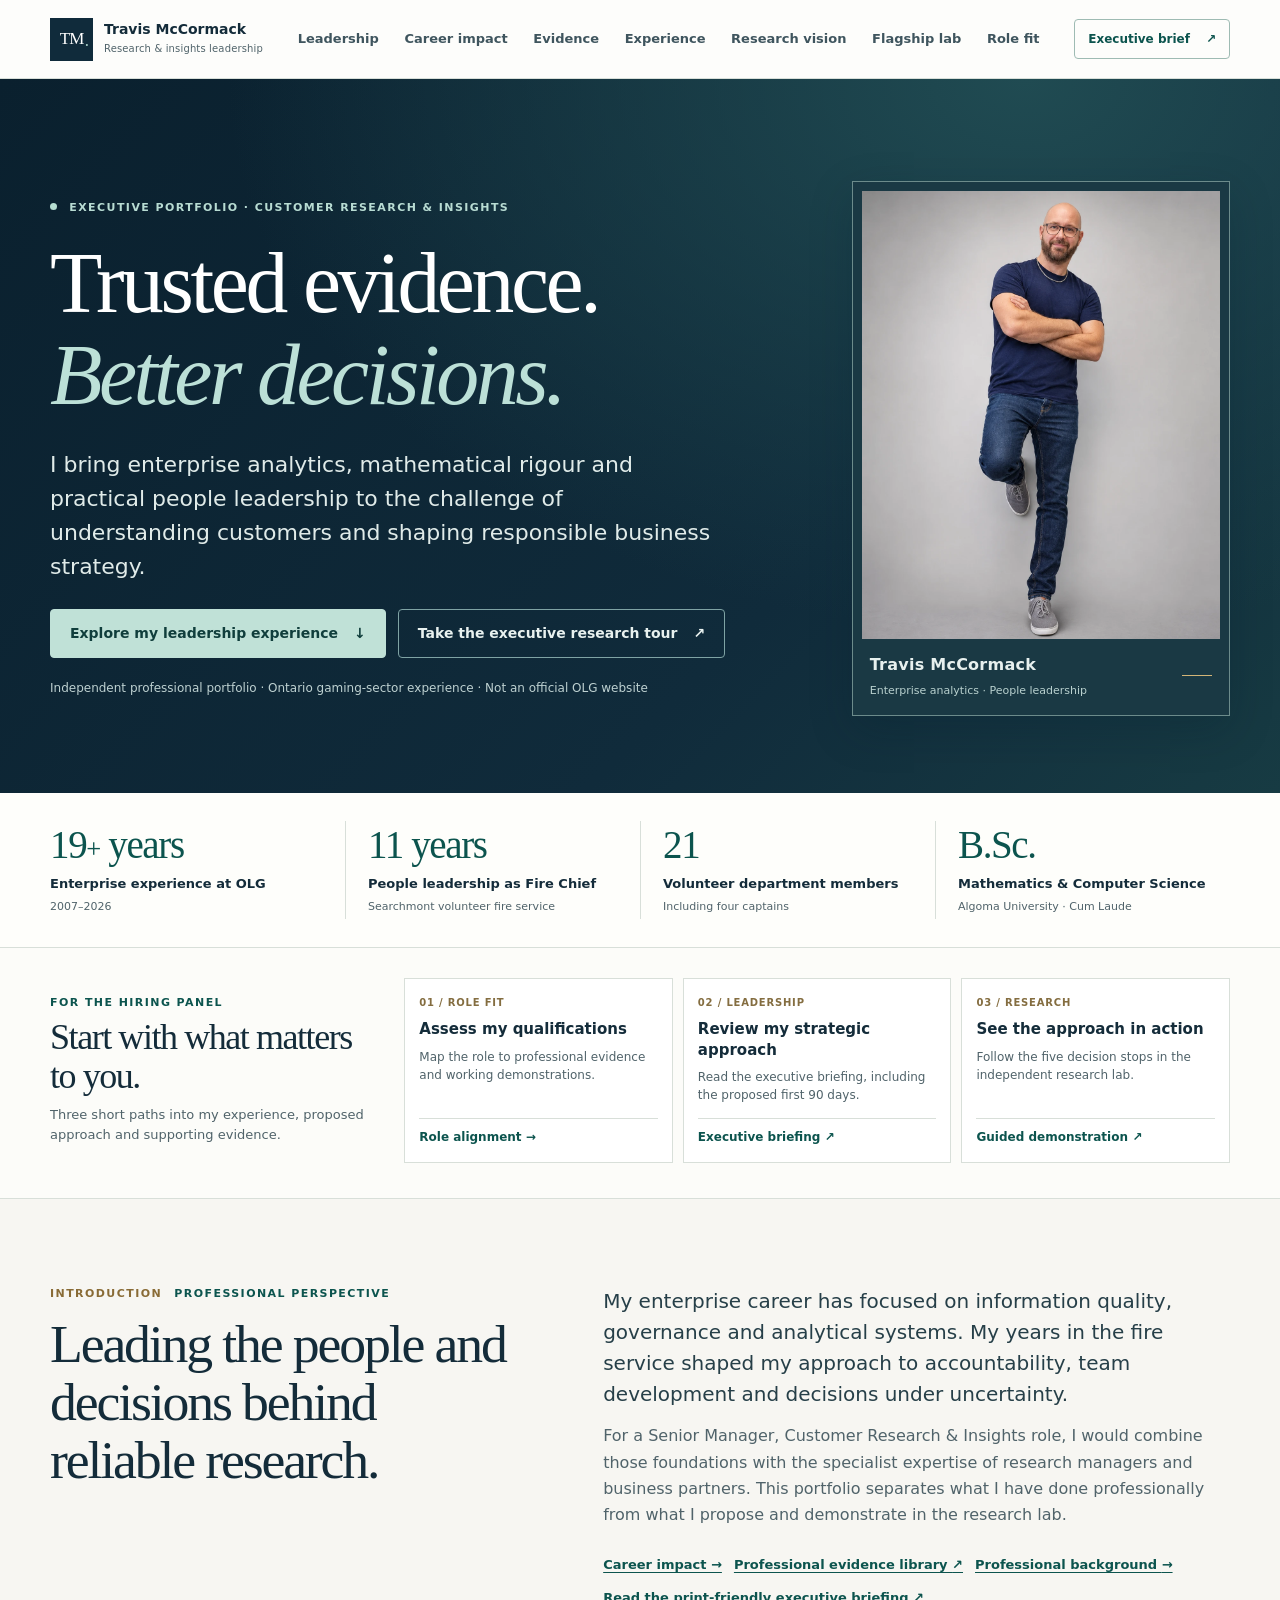
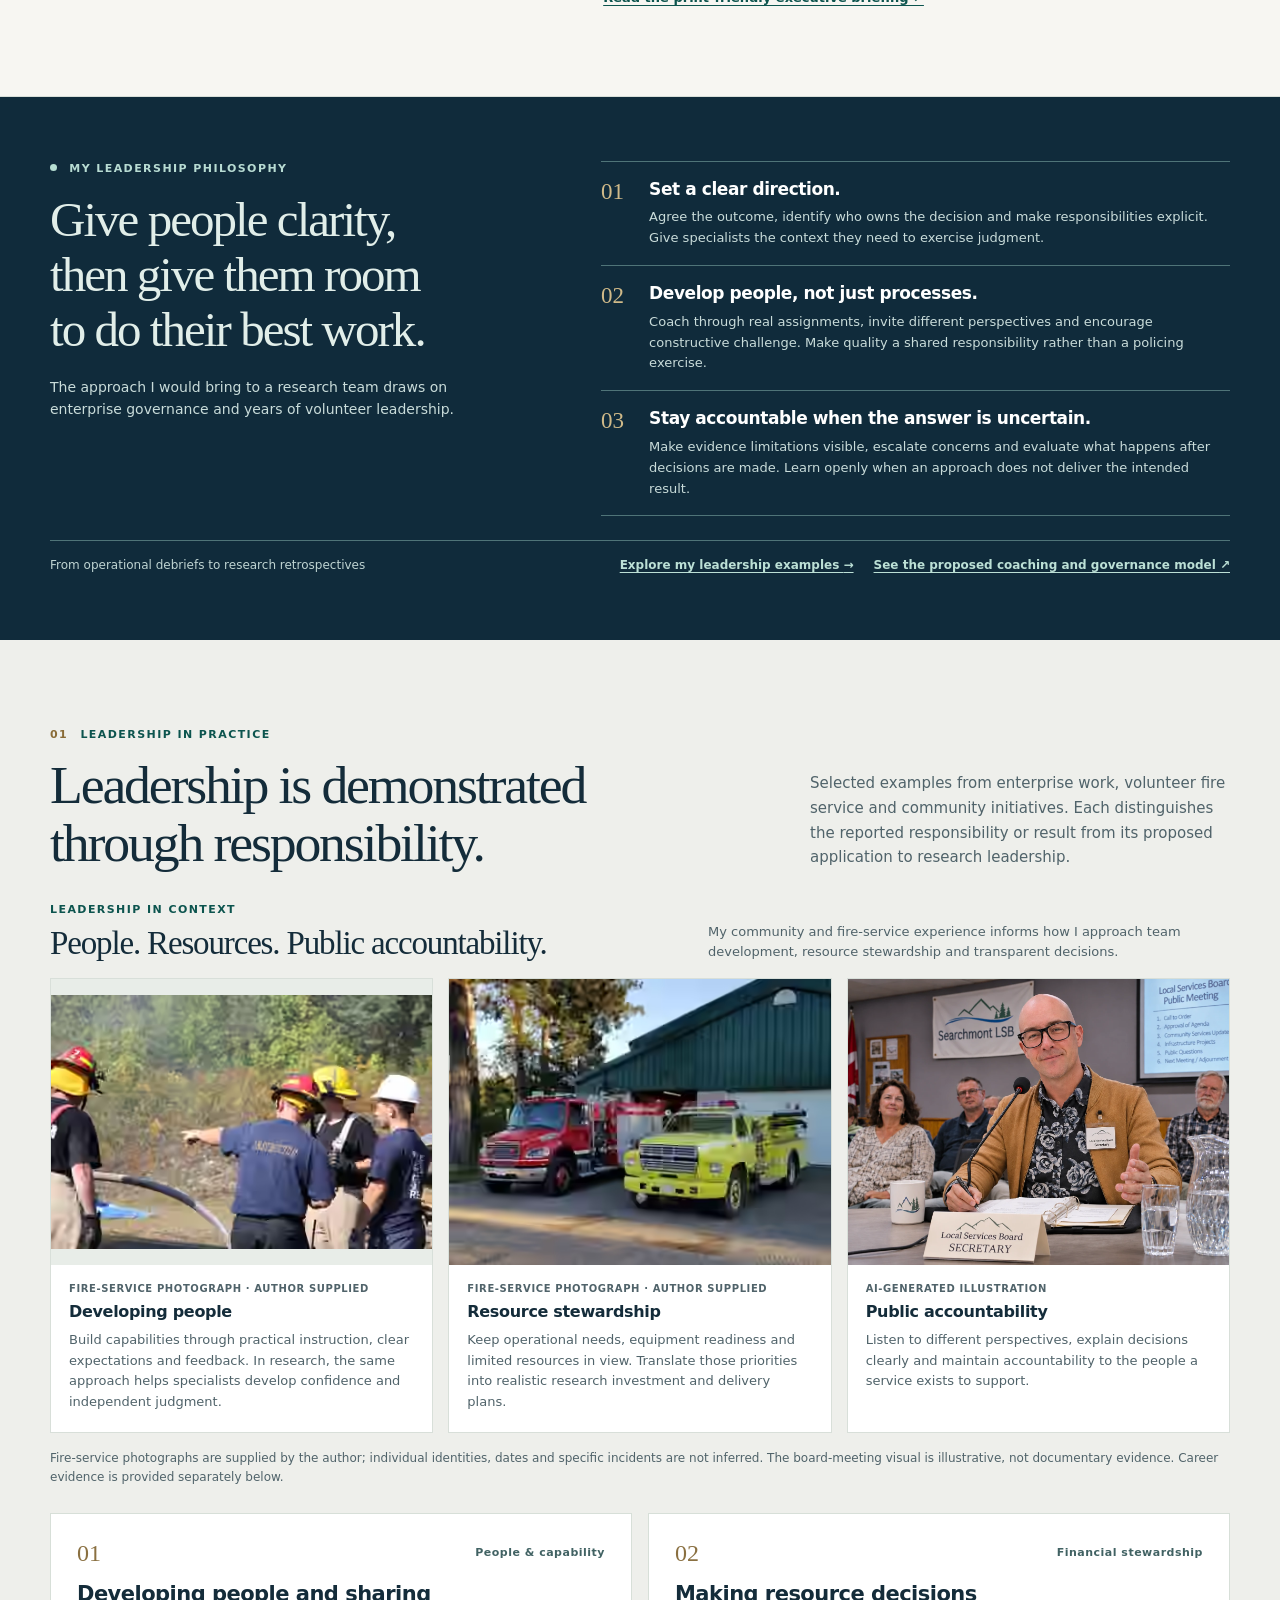
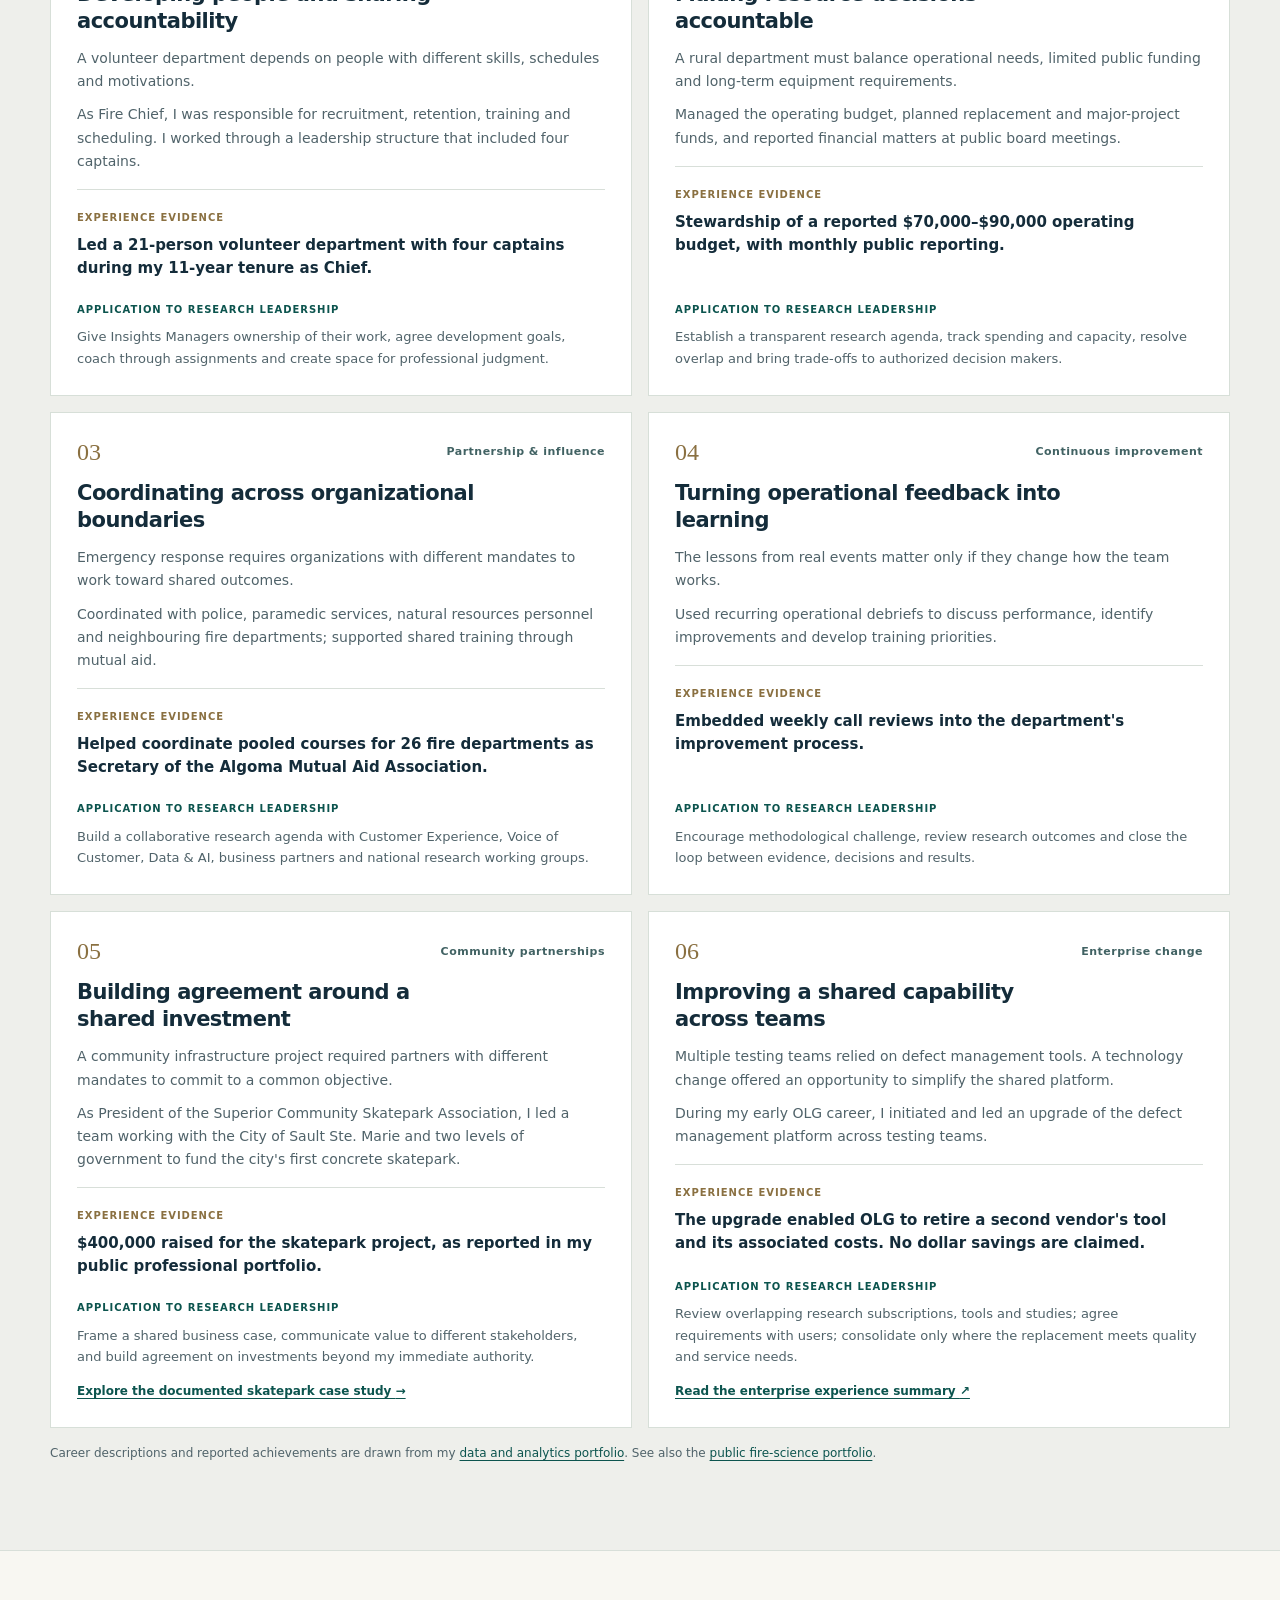
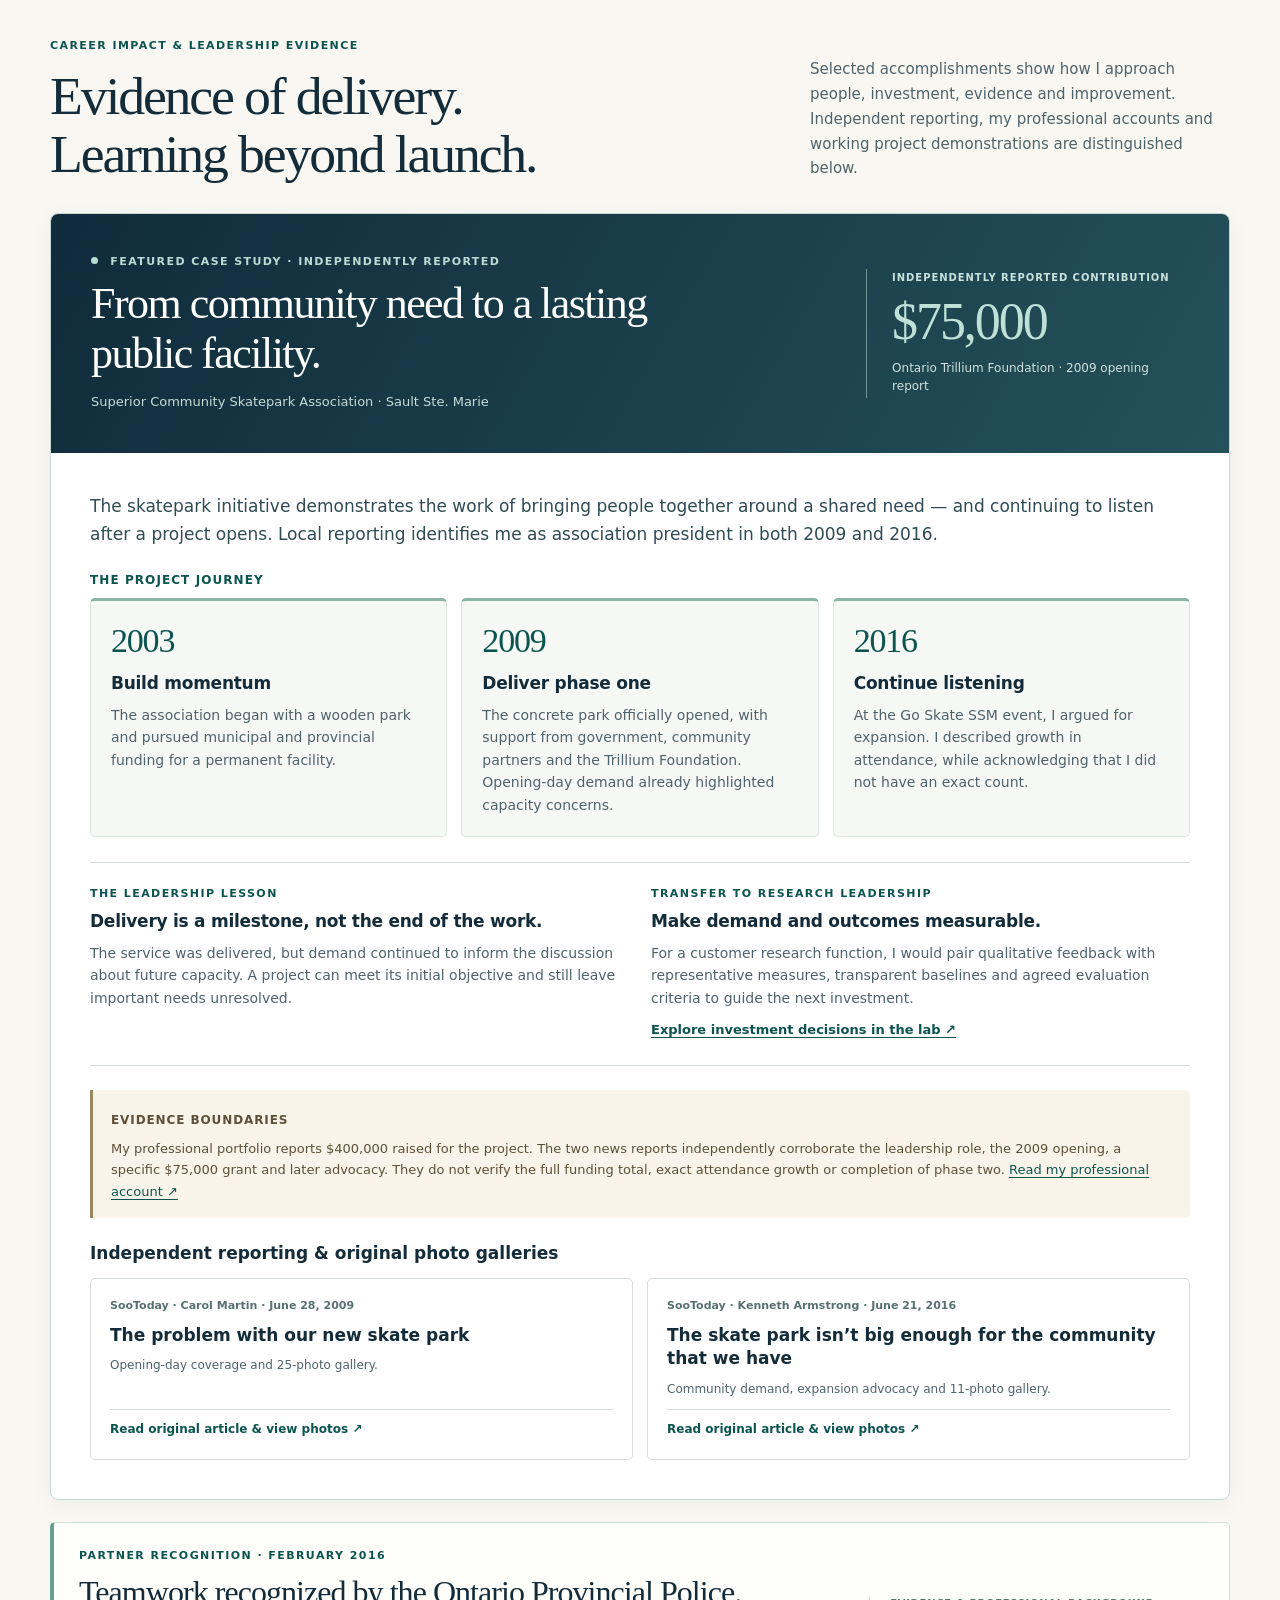
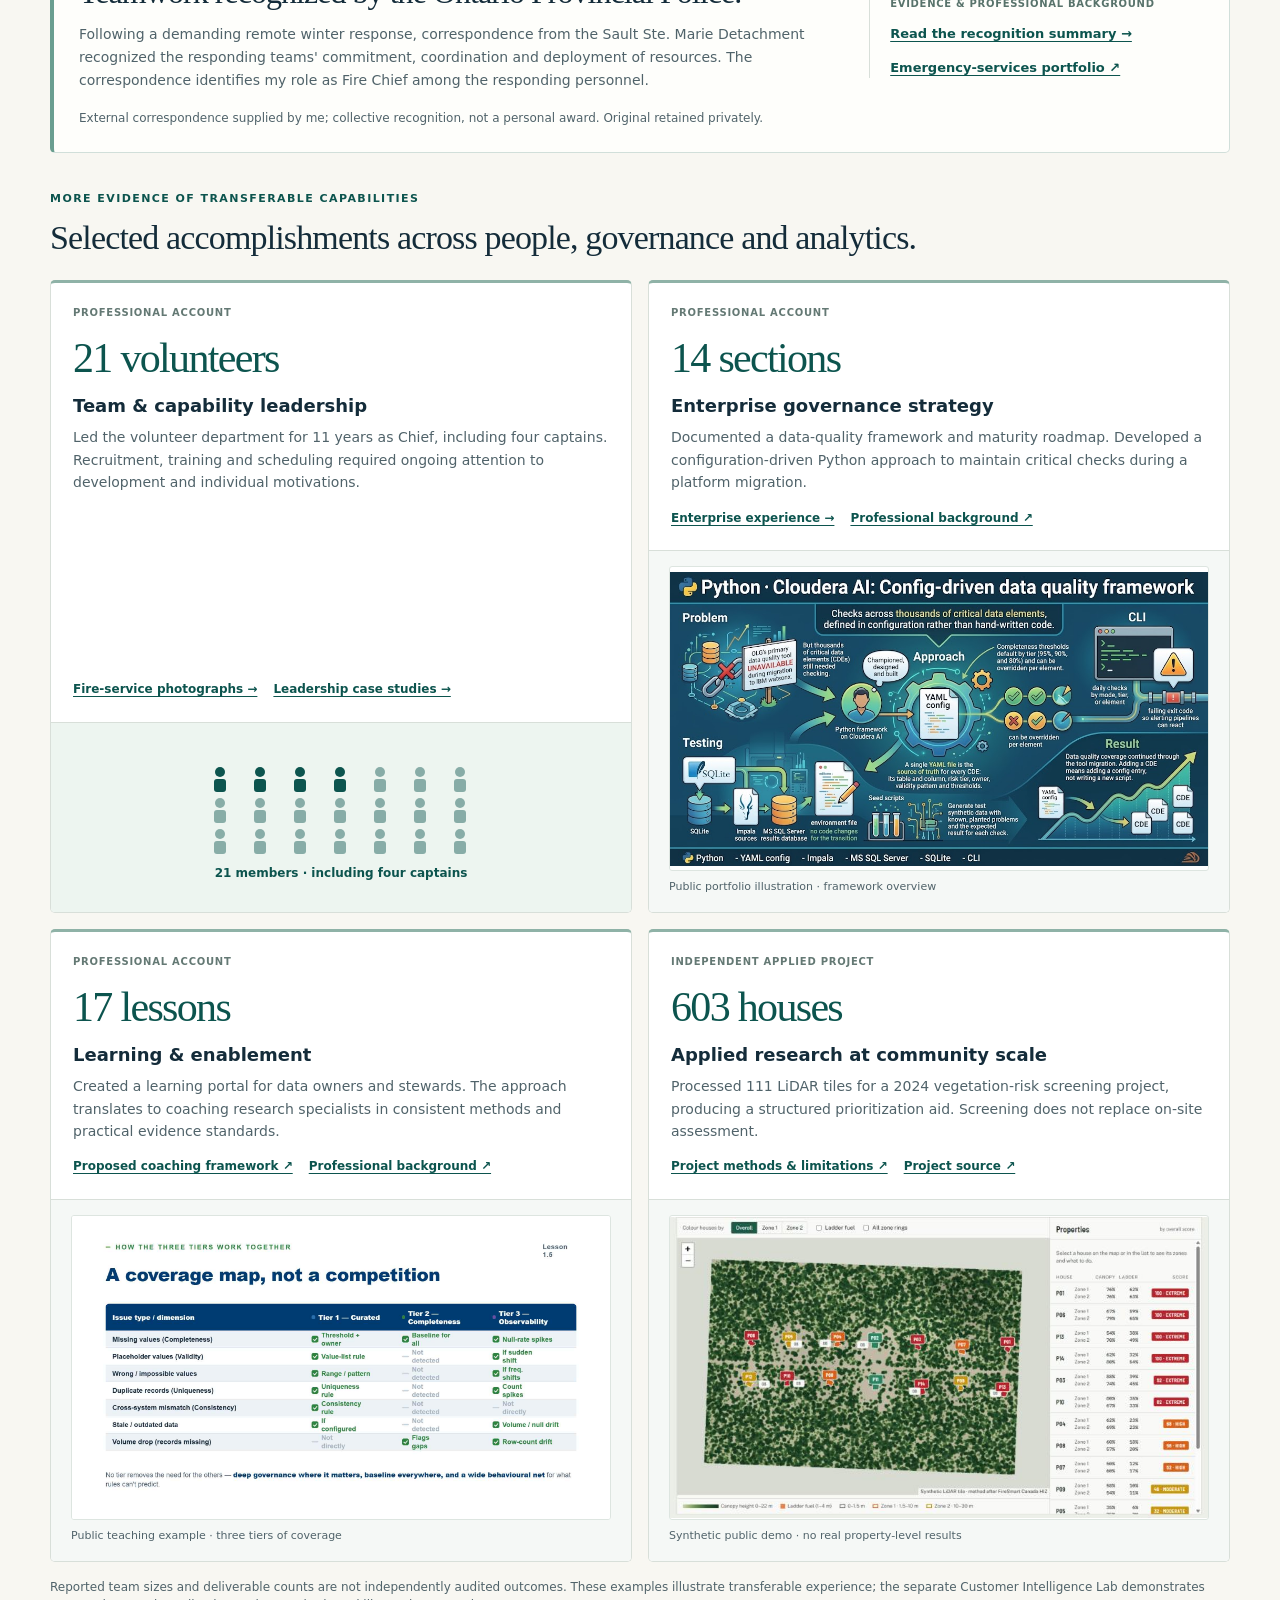
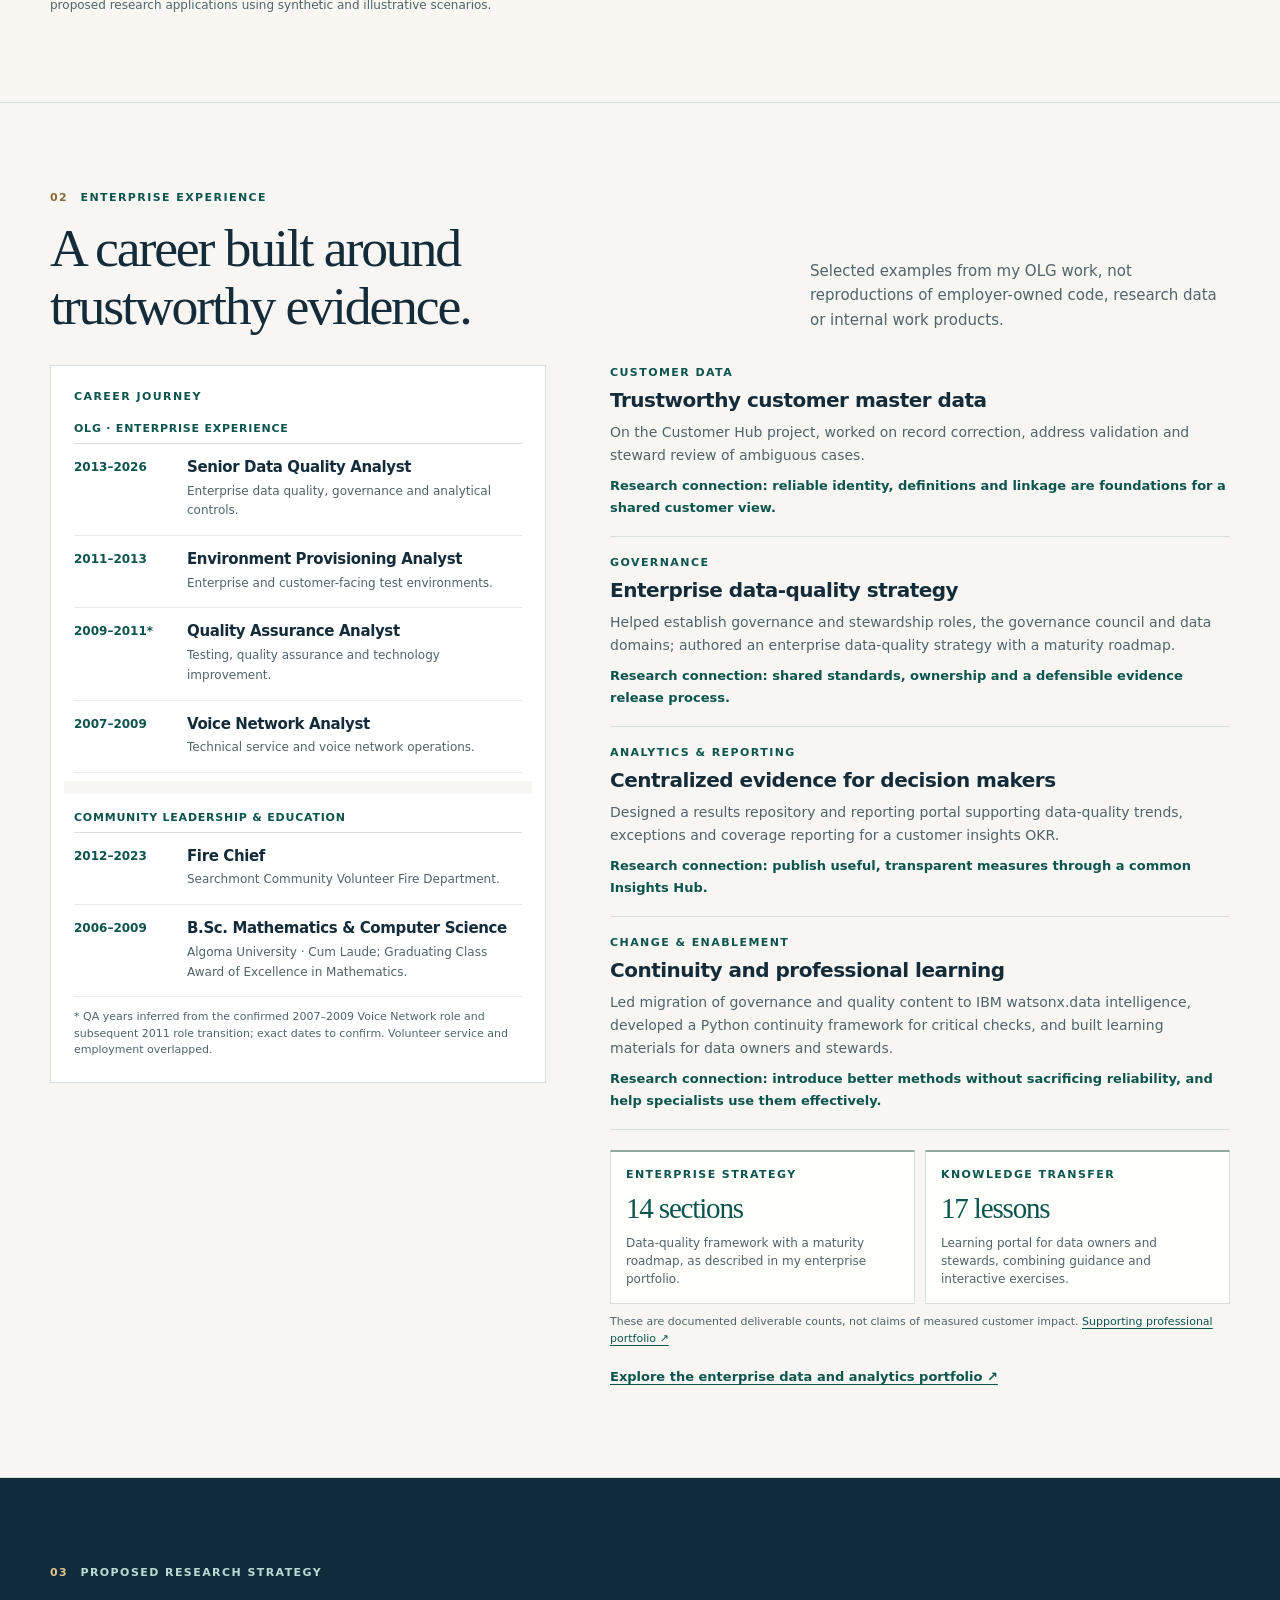
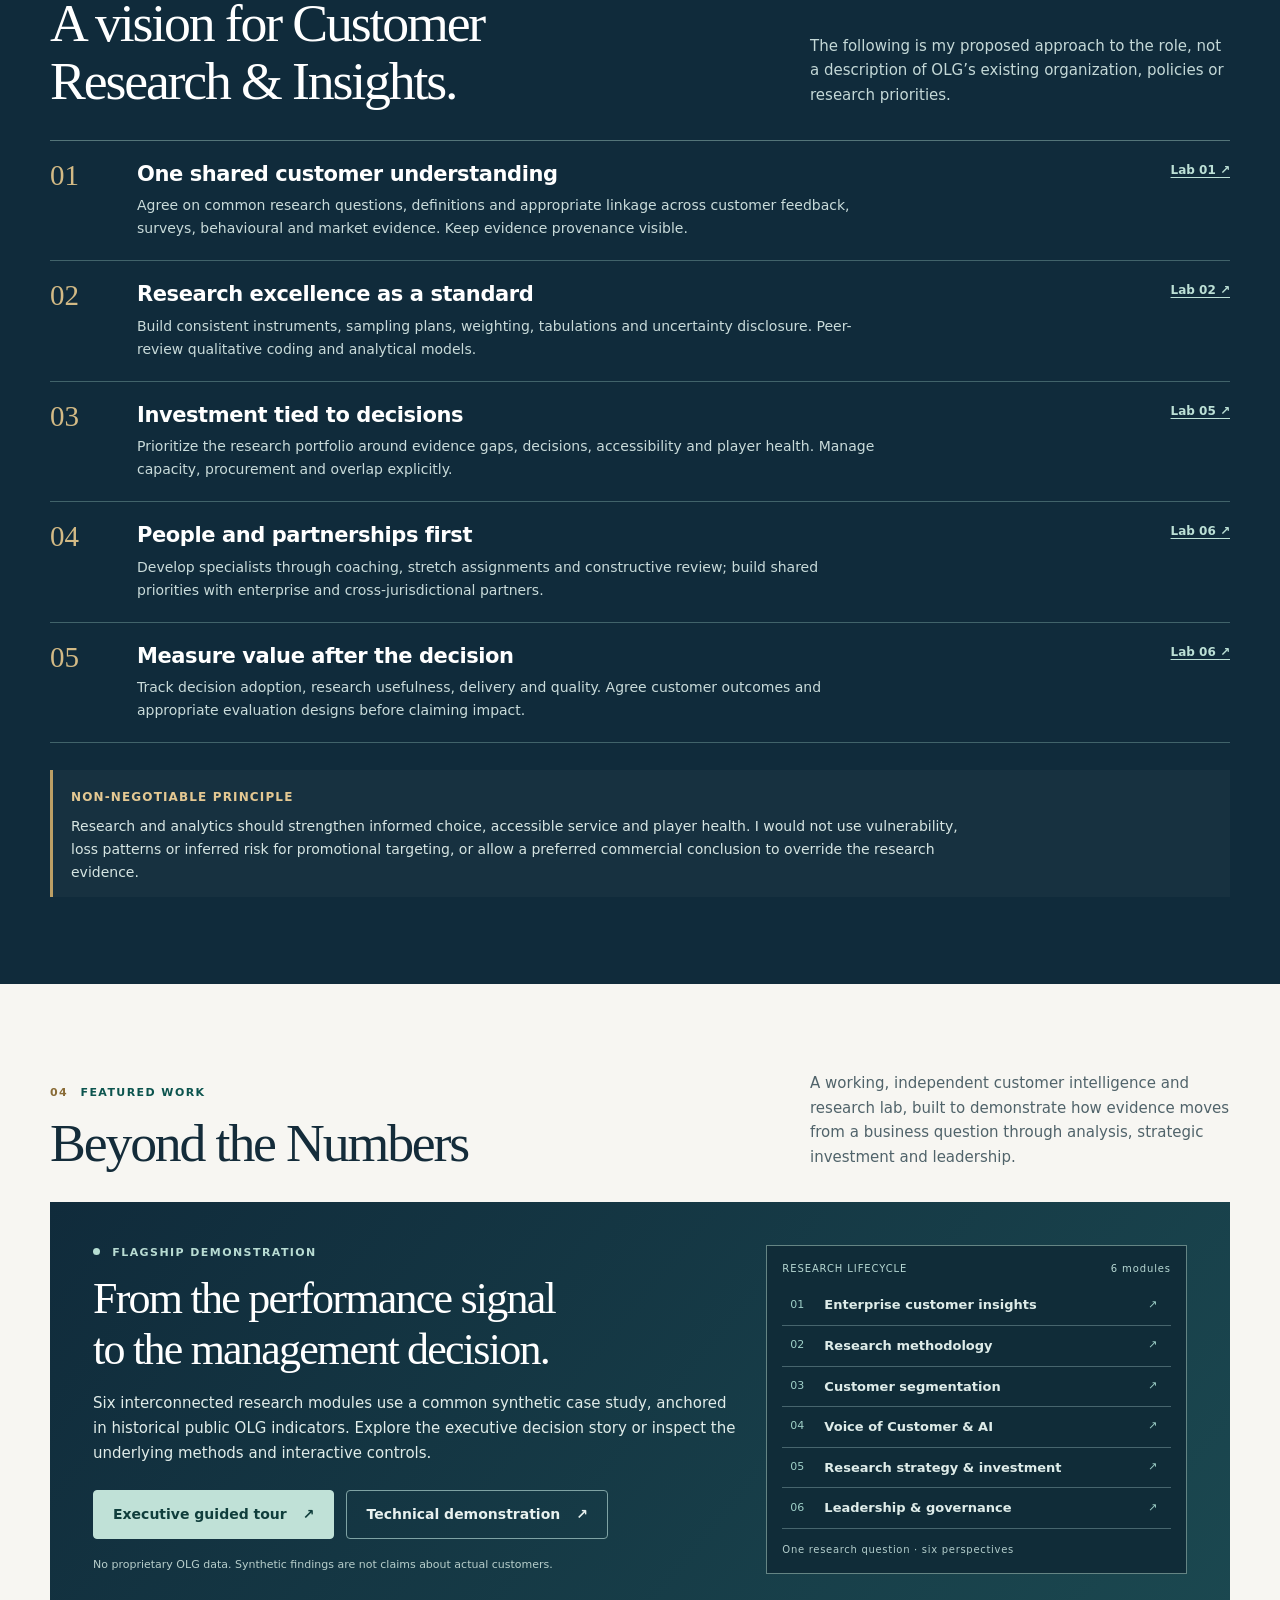
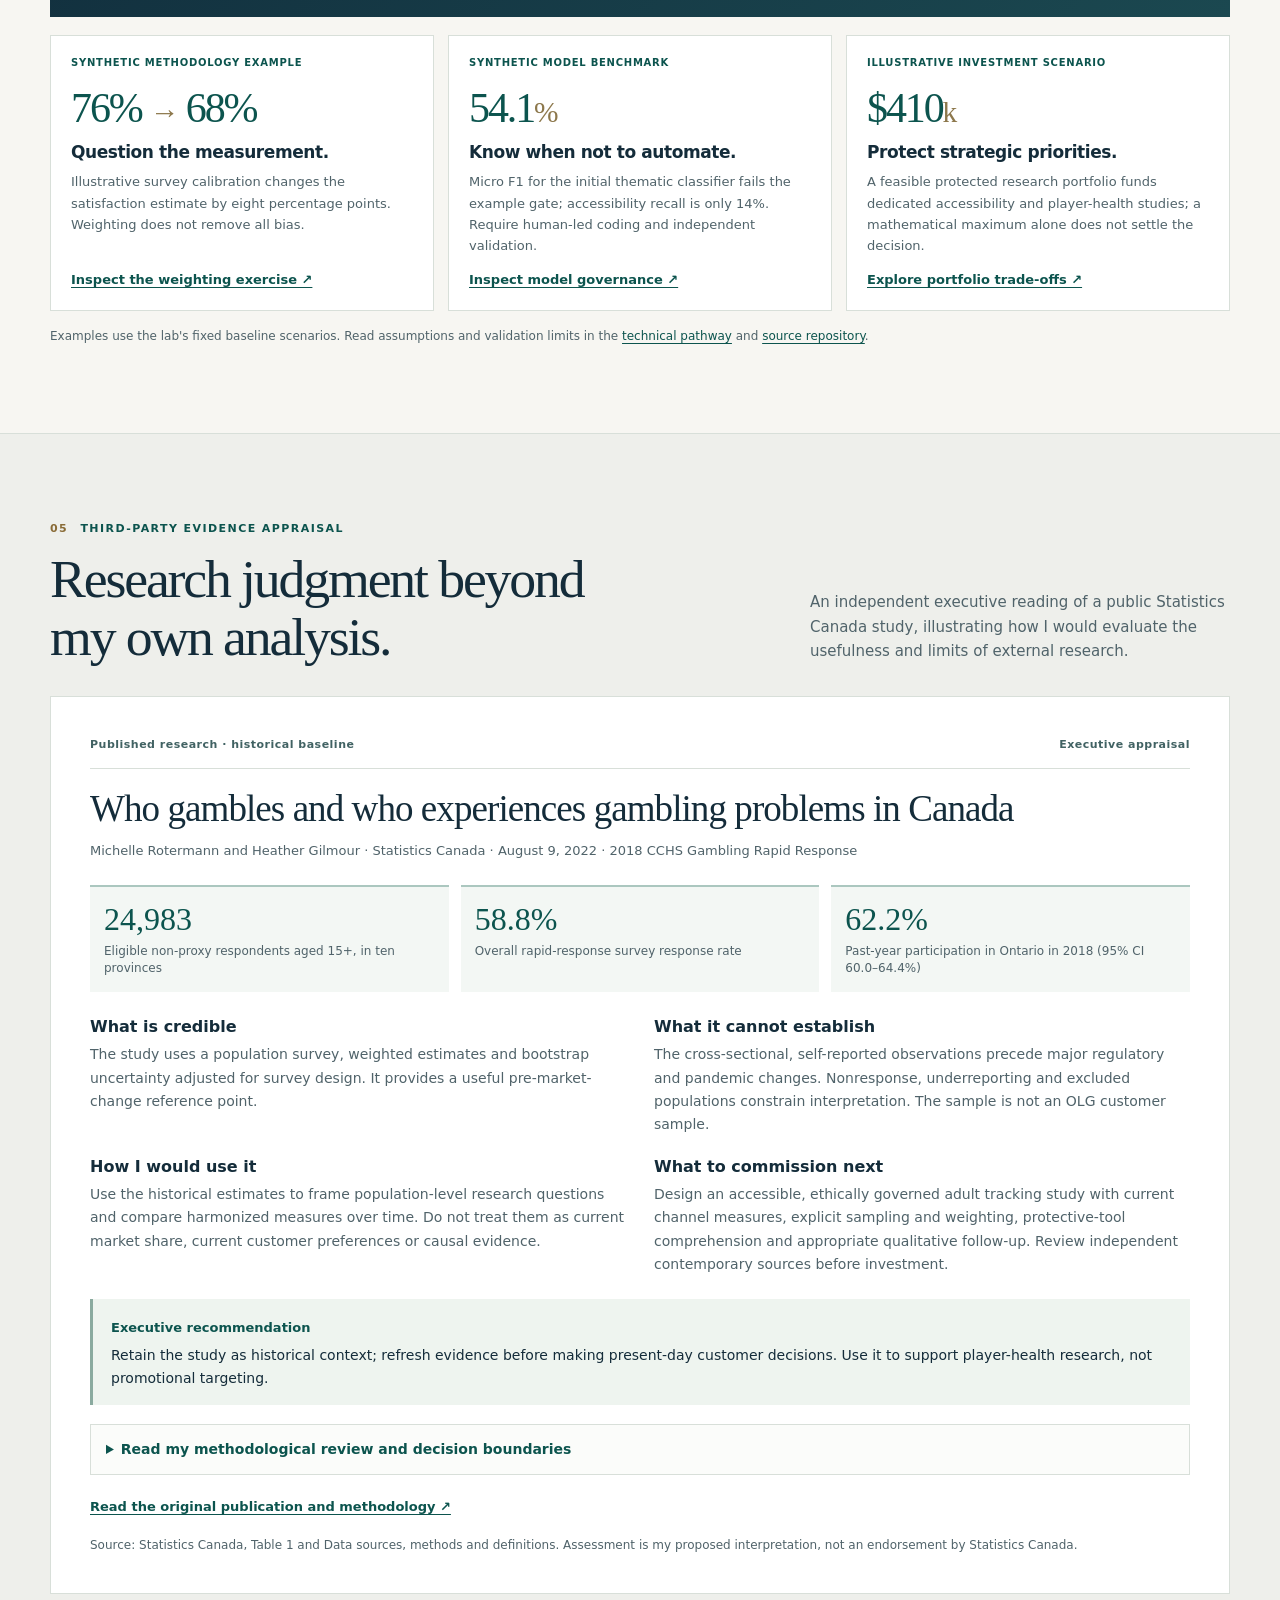
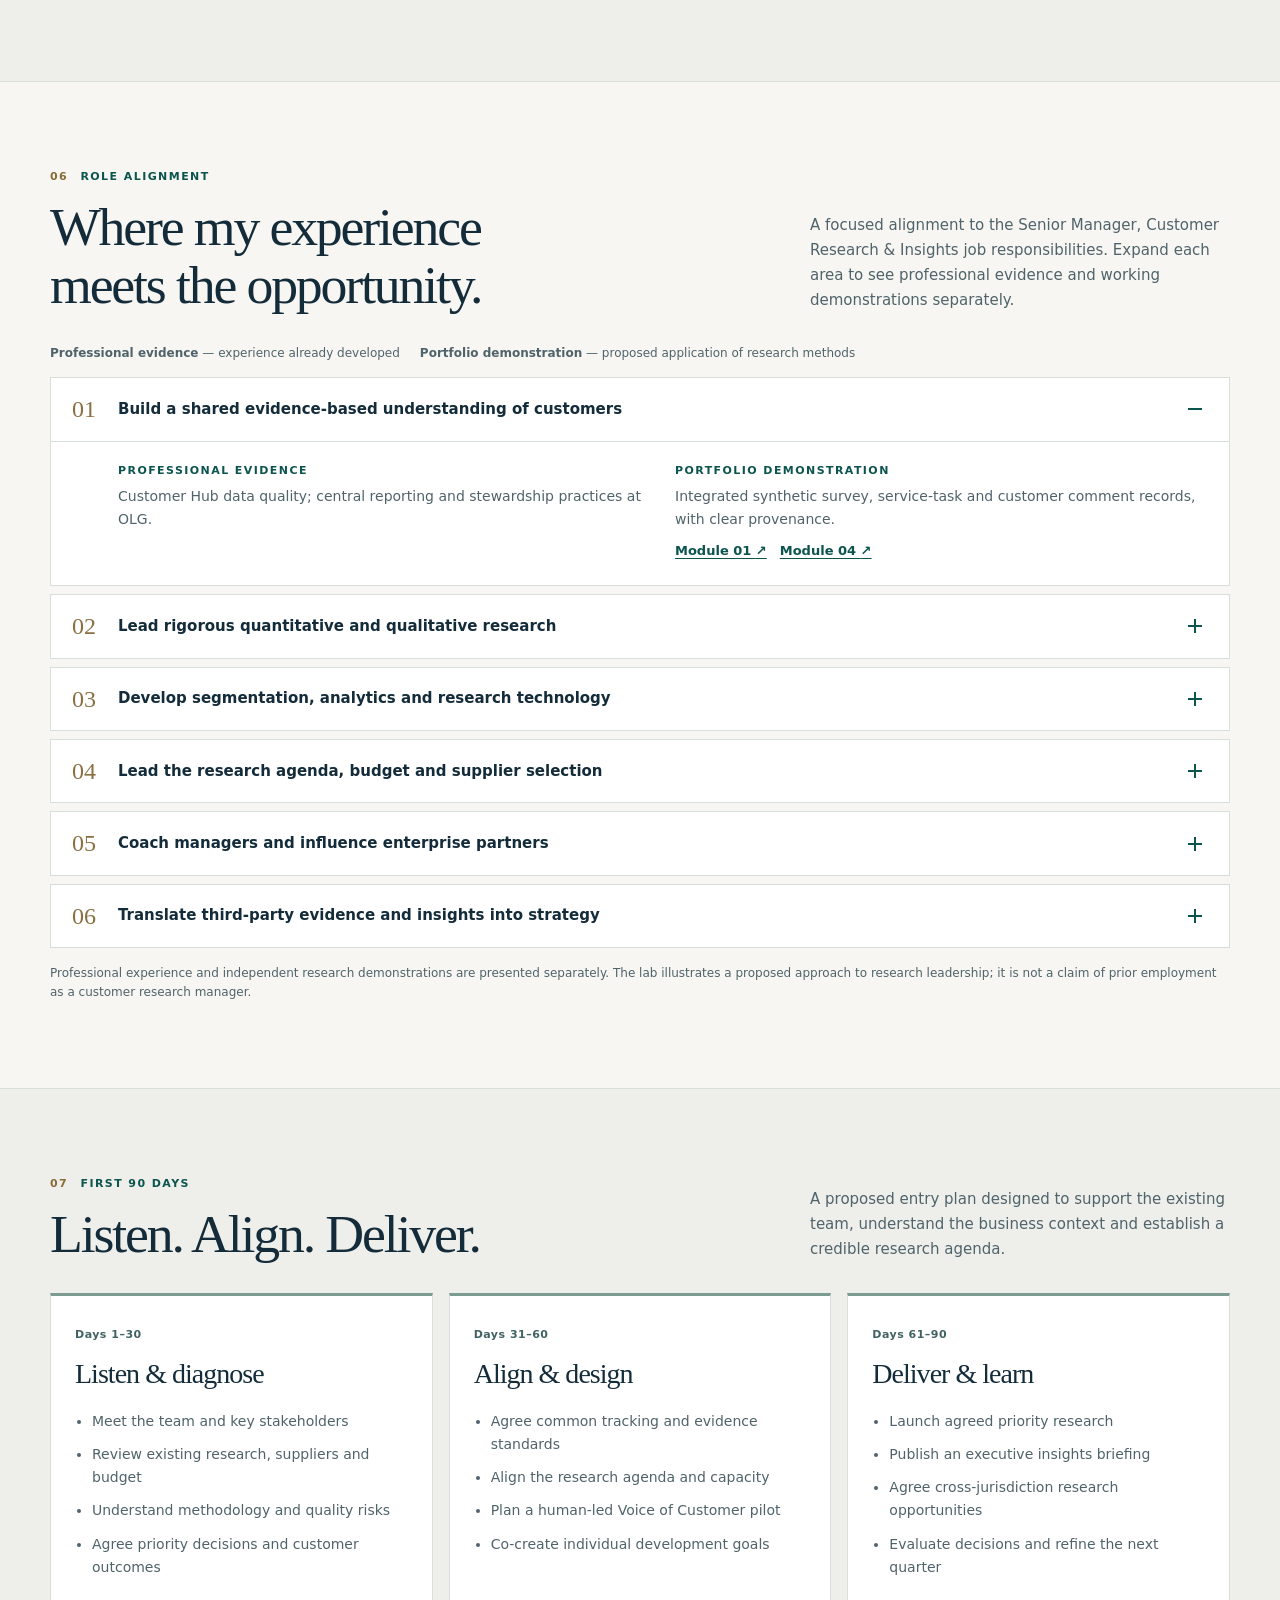
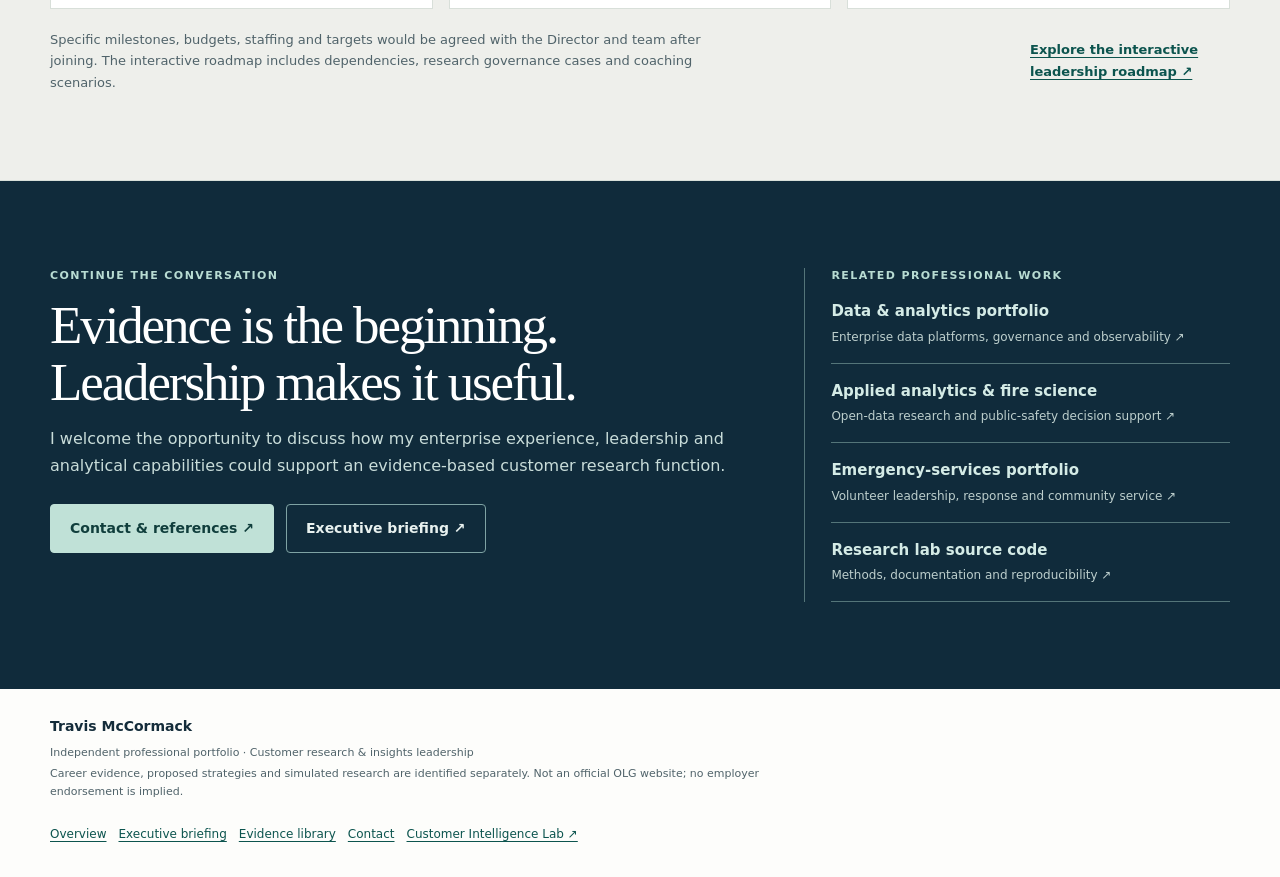
==== commit a7c9b4f0: "Release 0.8: full-resolution portrait and board illustration, prepared fire photo upgrades and cache" ====
--- a/public/index.html
+++ b/public/index.html
@@ -1,12 +1,12 @@
 <!doctype html><html lang="en-CA"><head><meta charset="utf-8"><meta name="viewport" content="width=device-width,initial-scale=1"><meta name="theme-color" content="#102b3b"><title>Travis McCormack | Customer Research &amp; Insights Leadership</title><meta name="description" content="Executive portfolio connecting enterprise analytics, people leadership and a proposed customer research strategy, with a six-module interactive research lab."><link rel="canonical" href="https://travis-mccormack-insights.com/"><meta property="og:type" content="website"><meta property="og:title" content="Travis McCormack | Customer Research &amp; Insights Leadership"><meta property="og:description" content="Executive portfolio connecting enterprise analytics, people leadership and a proposed customer research strategy, with a six-module interactive research lab."><meta property="og:url" content="https://travis-mccormack-insights.com/"><link rel="icon" href="favicon.svg" type="image/svg+xml"><link rel="stylesheet" href="styles-v07.css"></head><body><a class="skip" href="#main">Skip to content</a><header class="site-header"><div class="wrap mast"><a class="brand" href="./" aria-label="Travis McCormack, home"><span class="monogram" aria-hidden="true">TM<span>.</span></span><span><strong>Travis McCormack</strong><small>Research &amp; insights leadership</small></span></a><nav aria-label="Main navigation"><a href="#leadership">Leadership</a><a href="#impact">Career impact</a><a href="evidence.html">Evidence</a><a href="#experience">Experience</a><a href="#strategy">Research vision</a><a href="#work">Flagship lab</a><a href="#alignment">Role fit</a></nav><a href="briefing.html" class="button small outline mast-brief">Executive brief <span aria-hidden="true">↗</span></a></div></header><main id="main">
 <section class="hero"><div class="wrap hero-grid"><div class="hero-copy"><p class="eyebrow light"><span class="dot"></span> Executive portfolio · Customer research &amp; insights</p><h1>Trusted evidence.<br><em>Better decisions.</em></h1><p class="hero-lead">I bring enterprise analytics, mathematical rigour and practical people leadership to the challenge of understanding customers and shaping responsible business strategy.</p><div class="hero-actions"><a class="button primary" href="#leadership">Explore my leadership experience <span aria-hidden="true">↓</span></a><a class="button ghost" href="https://searchmont-analytics.github.io/customer-intelligence-lab/#executive-1">Take the executive research tour <span aria-hidden="true">↗</span></a></div><p class="hero-note">Independent professional portfolio · Ontario gaming-sector experience · Not an official OLG website</p></div>
-<figure class="hero-portrait"><div class="portrait-image"><img src="assets/travis-full-portrait.avif" width="560" height="700" alt="Full-length studio portrait of the portfolio author, arms crossed, wearing a navy shirt, jeans and glasses, with one leg raised." fetchpriority="high" decoding="async"></div><figcaption><div><strong>Travis McCormack</strong><span>Enterprise analytics · People leadership</span></div><span class="portrait-accent" aria-hidden="true"></span></figcaption></figure></div></section>
+<figure class="hero-portrait"><div class="portrait-image"><img src="assets/travis-full-portrait-hq.webp" width="1122" height="1402" alt="Full-length studio portrait of the portfolio author, arms crossed, wearing a navy shirt, jeans and glasses, with one leg raised." fetchpriority="high" decoding="async"></div><figcaption><div><strong>Travis McCormack</strong><span>Enterprise analytics · People leadership</span></div><span class="portrait-accent" aria-hidden="true"></span></figcaption></figure></div></section>
 <section class="evidence-strip" aria-label="Professional foundations"><div class="wrap stats"><div><strong>19<span>+</span> years</strong><p>Enterprise experience at OLG</p><small>2007–2026</small></div><div><strong>11 years</strong><p>People leadership as Fire Chief</p><small>Searchmont volunteer fire service</small></div><div><strong>21</strong><p>Volunteer department members</p><small>Including four captains</small></div><div><strong>B.Sc.</strong><p>Mathematics &amp; Computer Science</p><small>Algoma University · Cum Laude</small></div></div></section>
 <section class="reviewer-section" aria-labelledby="reviewer-title"><div class="wrap reviewer"><div class="reviewer-intro"><p class="eyebrow">For the hiring panel</p><h2 id="reviewer-title">Start with what matters to you.</h2><p>Three short paths into my experience, proposed approach and supporting evidence.</p></div><div class="reviewer-paths"><a href="#alignment"><span class="reviewer-index">01 / Role fit</span><strong>Assess my qualifications</strong><span>Map the role to professional evidence and working demonstrations.</span><span class="reviewer-end">Role alignment <span aria-hidden="true">→</span></span></a><a href="briefing.html"><span class="reviewer-index">02 / Leadership</span><strong>Review my strategic approach</strong><span>Read the executive briefing, including the proposed first 90 days.</span><span class="reviewer-end">Executive briefing <span aria-hidden="true">↗</span></span></a><a href="https://searchmont-analytics.github.io/customer-intelligence-lab/#executive-1"><span class="reviewer-index">03 / Research</span><strong>See the approach in action</strong><span>Follow the five decision stops in the independent research lab.</span><span class="reviewer-end">Guided demonstration <span aria-hidden="true">↗</span></span></a></div></div></section><section class="section intro-block" id="overview"><div class="wrap overview-grid"><div><p class="eyebrow"><span>INTRODUCTION</span> Professional perspective</p><h2>Leading the people and decisions behind reliable research.</h2></div><div><p class="lead-paragraph">My enterprise career has focused on information quality, governance and analytical systems. My years in the fire service shaped my approach to accountability, team development and decisions under uncertainty.</p><p>For a Senior Manager, Customer Research &amp; Insights role, I would combine those foundations with the specialist expertise of research managers and business partners. This portfolio separates what I have done professionally from what I propose and demonstrate in the research lab.</p><div class="link-row"><a class="inline-link" href="#impact">Career impact <span aria-hidden="true">→</span></a><a class="inline-link" href="evidence.html">Professional evidence library <span aria-hidden="true">↗</span></a><a class="inline-link" href="#experience">Professional background <span aria-hidden="true">→</span></a><a class="inline-link" href="briefing.html">Read the print-friendly executive briefing <span aria-hidden="true">↗</span></a></div></div></div></section>
 <section class="philosophy-section" id="philosophy" aria-labelledby="philosophy-title"><div class="wrap philosophy"><div class="philosophy-statement"><p class="eyebrow light"><span class="dot"></span> My leadership philosophy</p><h2 id="philosophy-title">Give people clarity,<br>then give them room<br>to do their best work.</h2><p>The approach I would bring to a research team draws on enterprise governance and years of volunteer leadership.</p></div><div class="philosophy-principles"><article><span>01</span><div><h3>Set a clear direction.</h3><p>Agree the outcome, identify who owns the decision and make responsibilities explicit. Give specialists the context they need to exercise judgment.</p></div></article><article><span>02</span><div><h3>Develop people, not just processes.</h3><p>Coach through real assignments, invite different perspectives and encourage constructive challenge. Make quality a shared responsibility rather than a policing exercise.</p></div></article><article><span>03</span><div><h3>Stay accountable when the answer is uncertain.</h3><p>Make evidence limitations visible, escalate concerns and evaluate what happens after decisions are made. Learn openly when an approach does not deliver the intended result.</p></div></article></div><div class="philosophy-foot"><span>From operational debriefs to research retrospectives</span><a href="#leadership">Explore my leadership examples <span aria-hidden="true">→</span></a><a href="https://searchmont-analytics.github.io/customer-intelligence-lab/#module-6">See the proposed coaching and governance model <span aria-hidden="true">↗</span></a></div></div></section><section class="section section-soft" id="leadership"><div class="wrap"><div class="section-heading"><div><p class="eyebrow"><span>01</span> Leadership in practice</p><h2>Leadership is demonstrated<br>through responsibility.</h2></div><p class="section-intro">Selected examples from enterprise work, volunteer fire service and community initiatives. Each distinguishes the reported responsibility or result from its proposed application to research leadership.</p></div><div class="leadership-visuals" id="leadership-visuals" aria-labelledby="leadership-visuals-title"><div class="leadership-visual-heading"><div><p class="eyebrow">Leadership in context</p><h3 id="leadership-visuals-title">People. Resources. Public accountability.</h3></div><p>My community and fire-service experience informs how I approach team development, resource stewardship and transparent decisions.</p></div><div class="leadership-gallery">
-<figure class="leadership-figure"><div class="leadership-image leadership-image-training"><img src="assets/fire-service-training.avif" width="420" height="280" alt="An instructor and helmeted firefighters discuss an outdoor exercise." loading="lazy" decoding="async"></div><figcaption><span class="image-provenance">Fire-service photograph · Author supplied</span><h4>Developing people</h4><p>Build capabilities through practical instruction, clear expectations and feedback. In research, the same approach helps specialists develop confidence and independent judgment.</p></figcaption></figure>
-<figure class="leadership-figure"><div class="leadership-image leadership-image-fleet"><img src="assets/fire-service-fleet.avif" width="400" height="300" alt="Red and yellow fire apparatus parked outside a fire hall." loading="lazy" decoding="async"></div><figcaption><span class="image-provenance">Fire-service photograph · Author supplied</span><h4>Resource stewardship</h4><p>Keep operational needs, equipment readiness and limited resources in view. Translate those priorities into realistic research investment and delivery plans.</p></figcaption></figure>
-<figure class="leadership-figure"><div class="leadership-image leadership-image-board"><img src="assets/lead-board.avif" width="340" height="255" alt="Illustrative scene of a Local Services Board secretary at a Searchmont public meeting." loading="lazy" decoding="async"></div><figcaption><span class="image-provenance">AI-generated illustration</span><h4>Public accountability</h4><p>Listen to different perspectives, explain decisions clearly and maintain accountability to the people a service exists to support.</p></figcaption></figure></div><p class="source-note">Fire-service photographs are supplied by the author; individual identities, dates and specific incidents are not inferred. The board-meeting visual is illustrative, not documentary evidence. Career evidence is provided separately below.</p></div><div class="case-grid"><article class="case-card"><div class="card-top"><span class="number">01</span><span class="label">People &amp; capability</span></div><h3>Developing people and sharing accountability</h3><p>A volunteer department depends on people with different skills, schedules and motivations.</p><p>As Fire Chief, I was responsible for recruitment, retention, training and scheduling. I worked through a leadership structure that included four captains.</p><div class="result"><span>Experience evidence</span><p>Led a 21-person volunteer department with four captains during my 11-year tenure as Chief.</p></div><div class="transfer"><span>Application to research leadership</span><p>Give Insights Managers ownership of their work, agree development goals, coach through assignments and create space for professional judgment.</p></div></article><article class="case-card"><div class="card-top"><span class="number">02</span><span class="label">Financial stewardship</span></div><h3>Making resource decisions accountable</h3><p>A rural department must balance operational needs, limited public funding and long-term equipment requirements.</p><p>Managed the operating budget, planned replacement and major-project funds, and reported financial matters at public board meetings.</p><div class="result"><span>Experience evidence</span><p>Stewardship of a reported $70,000–$90,000 operating budget, with monthly public reporting.</p></div><div class="transfer"><span>Application to research leadership</span><p>Establish a transparent research agenda, track spending and capacity, resolve overlap and bring trade-offs to authorized decision makers.</p></div></article><article class="case-card"><div class="card-top"><span class="number">03</span><span class="label">Partnership &amp; influence</span></div><h3>Coordinating across organizational boundaries</h3><p>Emergency response requires organizations with different mandates to work toward shared outcomes.</p><p>Coordinated with police, paramedic services, natural resources personnel and neighbouring fire departments; supported shared training through mutual aid.</p><div class="result"><span>Experience evidence</span><p>Helped coordinate pooled courses for 26 fire departments as Secretary of the Algoma Mutual Aid Association.</p></div><div class="transfer"><span>Application to research leadership</span><p>Build a collaborative research agenda with Customer Experience, Voice of Customer, Data &amp; AI, business partners and national research working groups.</p></div></article><article class="case-card"><div class="card-top"><span class="number">04</span><span class="label">Continuous improvement</span></div><h3>Turning operational feedback into learning</h3><p>The lessons from real events matter only if they change how the team works.</p><p>Used recurring operational debriefs to discuss performance, identify improvements and develop training priorities.</p><div class="result"><span>Experience evidence</span><p>Embedded weekly call reviews into the department&#39;s improvement process.</p></div><div class="transfer"><span>Application to research leadership</span><p>Encourage methodological challenge, review research outcomes and close the loop between evidence, decisions and results.</p></div></article><article class="case-card"><div class="card-top"><span class="number">05</span><span class="label">Community partnerships</span></div><h3>Building agreement around a shared investment</h3><p>A community infrastructure project required partners with different mandates to commit to a common objective.</p><p>As President of the Superior Community Skatepark Association, I led a team working with the City of Sault Ste. Marie and two levels of government to fund the city's first concrete skatepark.</p><div class="result"><span>Experience evidence</span><p>$400,000 raised for the skatepark project, as reported in my public professional portfolio.</p></div><div class="transfer"><span>Application to research leadership</span><p>Frame a shared business case, communicate value to different stakeholders, and build agreement on investments beyond my immediate authority.</p></div><a class="case-source" href="#impact-skatepark">Explore the documented skatepark case study <span aria-hidden="true">→</span></a></article><article class="case-card"><div class="card-top"><span class="number">06</span><span class="label">Enterprise change</span></div><h3>Improving a shared capability across teams</h3><p>Multiple testing teams relied on defect management tools. A technology change offered an opportunity to simplify the shared platform.</p><p>During my early OLG career, I initiated and led an upgrade of the defect management platform across testing teams.</p><div class="result"><span>Experience evidence</span><p>The upgrade enabled OLG to retire a second vendor's tool and its associated costs. No dollar savings are claimed.</p></div><div class="transfer"><span>Application to research leadership</span><p>Review overlapping research subscriptions, tools and studies; agree requirements with users; consolidate only where the replacement meets quality and service needs.</p></div><a class="case-source" href="https://data-analytics-travis-mccormack.com/">Read the enterprise experience summary <span aria-hidden="true">↗</span></a></article></div><p class="source-note">Career descriptions and reported achievements are drawn from my <a href="https://data-analytics-travis-mccormack.com/#leadership">data and analytics portfolio</a>. See also the <a href="https://travis-mccormack-analytics.com/#experience">public fire-science portfolio</a>.</p></div></section>
+<figure class="leadership-figure"><div class="leadership-image leadership-image-training"><img src="assets/fire-service-training.avif" width="1417" height="945" alt="An instructor and helmeted firefighters discuss an outdoor exercise." loading="lazy" decoding="async"></div><figcaption><span class="image-provenance">Fire-service photograph · Author supplied</span><h4>Developing people</h4><p>Build capabilities through practical instruction, clear expectations and feedback. In research, the same approach helps specialists develop confidence and independent judgment.</p></figcaption></figure>
+<figure class="leadership-figure"><div class="leadership-image leadership-image-fleet"><img src="assets/fire-service-fleet.avif" width="1260" height="945" alt="Red and yellow fire apparatus parked outside a fire hall." loading="lazy" decoding="async"></div><figcaption><span class="image-provenance">Fire-service photograph · Author supplied</span><h4>Resource stewardship</h4><p>Keep operational needs, equipment readiness and limited resources in view. Translate those priorities into realistic research investment and delivery plans.</p></figcaption></figure>
+<figure class="leadership-figure"><div class="leadership-image leadership-image-board"><img src="assets/lead-board-hq.webp" width="1447" height="1087" alt="Illustrative scene of a Local Services Board secretary at a Searchmont public meeting." loading="lazy" decoding="async"></div><figcaption><span class="image-provenance">AI-generated illustration</span><h4>Public accountability</h4><p>Listen to different perspectives, explain decisions clearly and maintain accountability to the people a service exists to support.</p></figcaption></figure></div><p class="source-note">Fire-service photographs are supplied by the author; individual identities, dates and specific incidents are not inferred. The board-meeting visual is illustrative, not documentary evidence. Career evidence is provided separately below.</p></div><div class="case-grid"><article class="case-card"><div class="card-top"><span class="number">01</span><span class="label">People &amp; capability</span></div><h3>Developing people and sharing accountability</h3><p>A volunteer department depends on people with different skills, schedules and motivations.</p><p>As Fire Chief, I was responsible for recruitment, retention, training and scheduling. I worked through a leadership structure that included four captains.</p><div class="result"><span>Experience evidence</span><p>Led a 21-person volunteer department with four captains during my 11-year tenure as Chief.</p></div><div class="transfer"><span>Application to research leadership</span><p>Give Insights Managers ownership of their work, agree development goals, coach through assignments and create space for professional judgment.</p></div></article><article class="case-card"><div class="card-top"><span class="number">02</span><span class="label">Financial stewardship</span></div><h3>Making resource decisions accountable</h3><p>A rural department must balance operational needs, limited public funding and long-term equipment requirements.</p><p>Managed the operating budget, planned replacement and major-project funds, and reported financial matters at public board meetings.</p><div class="result"><span>Experience evidence</span><p>Stewardship of a reported $70,000–$90,000 operating budget, with monthly public reporting.</p></div><div class="transfer"><span>Application to research leadership</span><p>Establish a transparent research agenda, track spending and capacity, resolve overlap and bring trade-offs to authorized decision makers.</p></div></article><article class="case-card"><div class="card-top"><span class="number">03</span><span class="label">Partnership &amp; influence</span></div><h3>Coordinating across organizational boundaries</h3><p>Emergency response requires organizations with different mandates to work toward shared outcomes.</p><p>Coordinated with police, paramedic services, natural resources personnel and neighbouring fire departments; supported shared training through mutual aid.</p><div class="result"><span>Experience evidence</span><p>Helped coordinate pooled courses for 26 fire departments as Secretary of the Algoma Mutual Aid Association.</p></div><div class="transfer"><span>Application to research leadership</span><p>Build a collaborative research agenda with Customer Experience, Voice of Customer, Data &amp; AI, business partners and national research working groups.</p></div></article><article class="case-card"><div class="card-top"><span class="number">04</span><span class="label">Continuous improvement</span></div><h3>Turning operational feedback into learning</h3><p>The lessons from real events matter only if they change how the team works.</p><p>Used recurring operational debriefs to discuss performance, identify improvements and develop training priorities.</p><div class="result"><span>Experience evidence</span><p>Embedded weekly call reviews into the department&#39;s improvement process.</p></div><div class="transfer"><span>Application to research leadership</span><p>Encourage methodological challenge, review research outcomes and close the loop between evidence, decisions and results.</p></div></article><article class="case-card"><div class="card-top"><span class="number">05</span><span class="label">Community partnerships</span></div><h3>Building agreement around a shared investment</h3><p>A community infrastructure project required partners with different mandates to commit to a common objective.</p><p>As President of the Superior Community Skatepark Association, I led a team working with the City of Sault Ste. Marie and two levels of government to fund the city's first concrete skatepark.</p><div class="result"><span>Experience evidence</span><p>$400,000 raised for the skatepark project, as reported in my public professional portfolio.</p></div><div class="transfer"><span>Application to research leadership</span><p>Frame a shared business case, communicate value to different stakeholders, and build agreement on investments beyond my immediate authority.</p></div><a class="case-source" href="#impact-skatepark">Explore the documented skatepark case study <span aria-hidden="true">→</span></a></article><article class="case-card"><div class="card-top"><span class="number">06</span><span class="label">Enterprise change</span></div><h3>Improving a shared capability across teams</h3><p>Multiple testing teams relied on defect management tools. A technology change offered an opportunity to simplify the shared platform.</p><p>During my early OLG career, I initiated and led an upgrade of the defect management platform across testing teams.</p><div class="result"><span>Experience evidence</span><p>The upgrade enabled OLG to retire a second vendor's tool and its associated costs. No dollar savings are claimed.</p></div><div class="transfer"><span>Application to research leadership</span><p>Review overlapping research subscriptions, tools and studies; agree requirements with users; consolidate only where the replacement meets quality and service needs.</p></div><a class="case-source" href="https://data-analytics-travis-mccormack.com/">Read the enterprise experience summary <span aria-hidden="true">↗</span></a></article></div><p class="source-note">Career descriptions and reported achievements are drawn from my <a href="https://data-analytics-travis-mccormack.com/#leadership">data and analytics portfolio</a>. See also the <a href="https://travis-mccormack-analytics.com/#experience">public fire-science portfolio</a>.</p></div></section>
 <section class="section impact-section" id="impact" aria-labelledby="impact-title"><div class="wrap">
 <div class="section-heading"><div><p class="eyebrow">Career impact &amp; leadership evidence</p><h2 id="impact-title">Evidence of delivery.<br>Learning beyond launch.</h2></div><p class="section-intro">Selected accomplishments show how I approach people, investment, evidence and improvement. Independent reporting, my professional accounts and working project demonstrations are distinguished below.</p></div>
 <article class="impact-feature" id="impact-skatepark" aria-labelledby="skatepark-title">
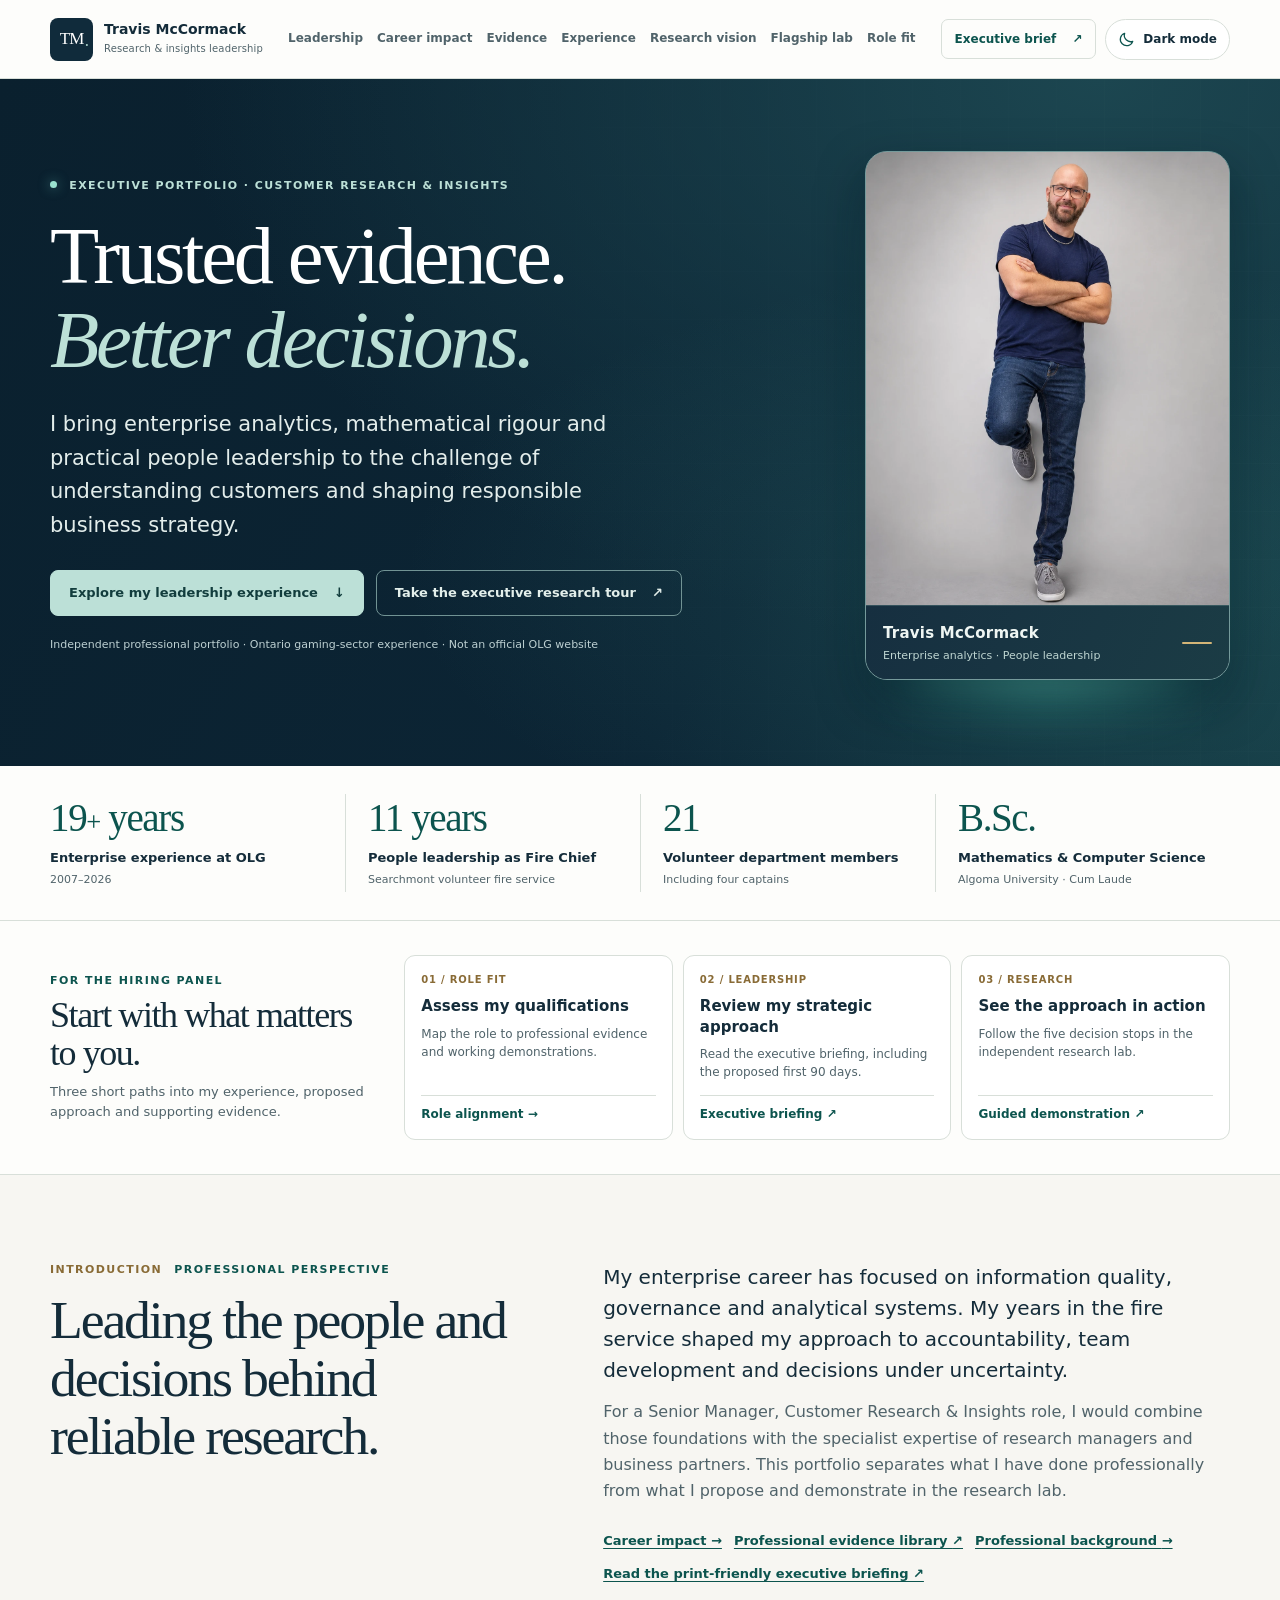
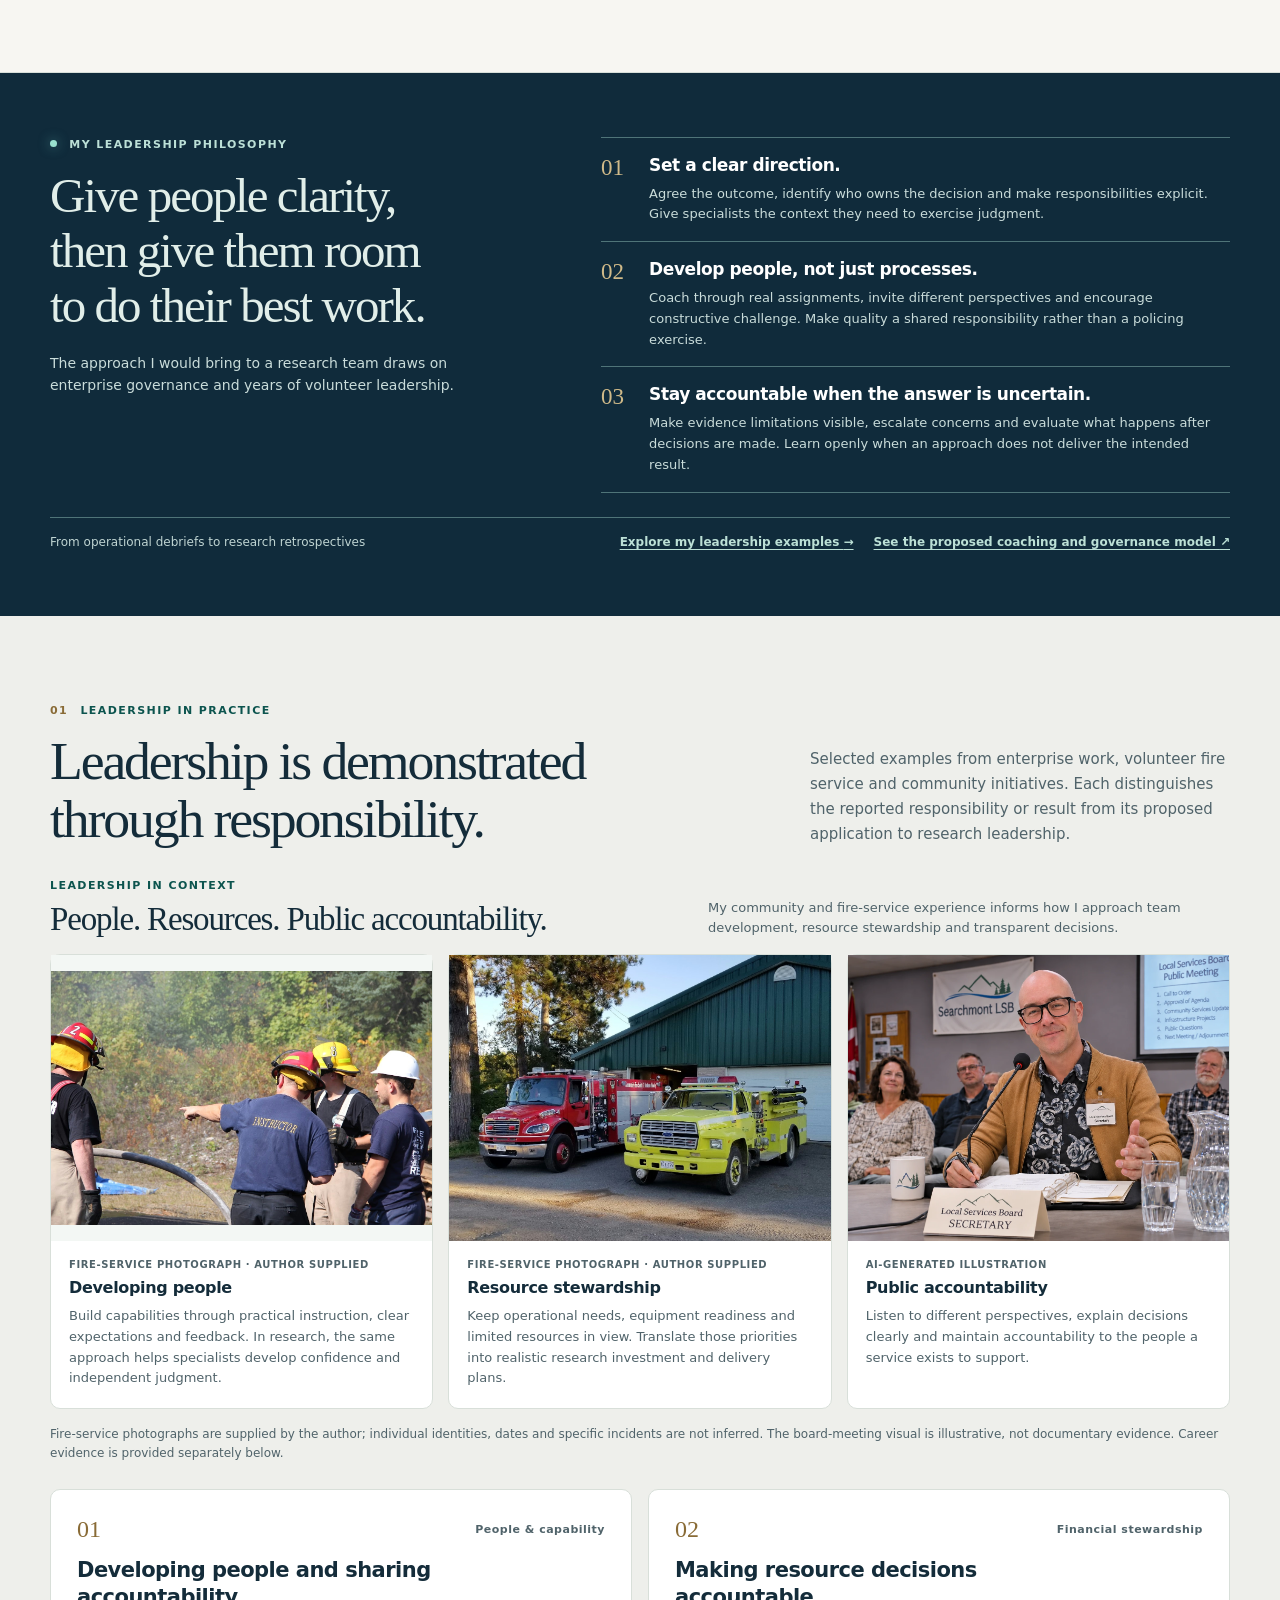
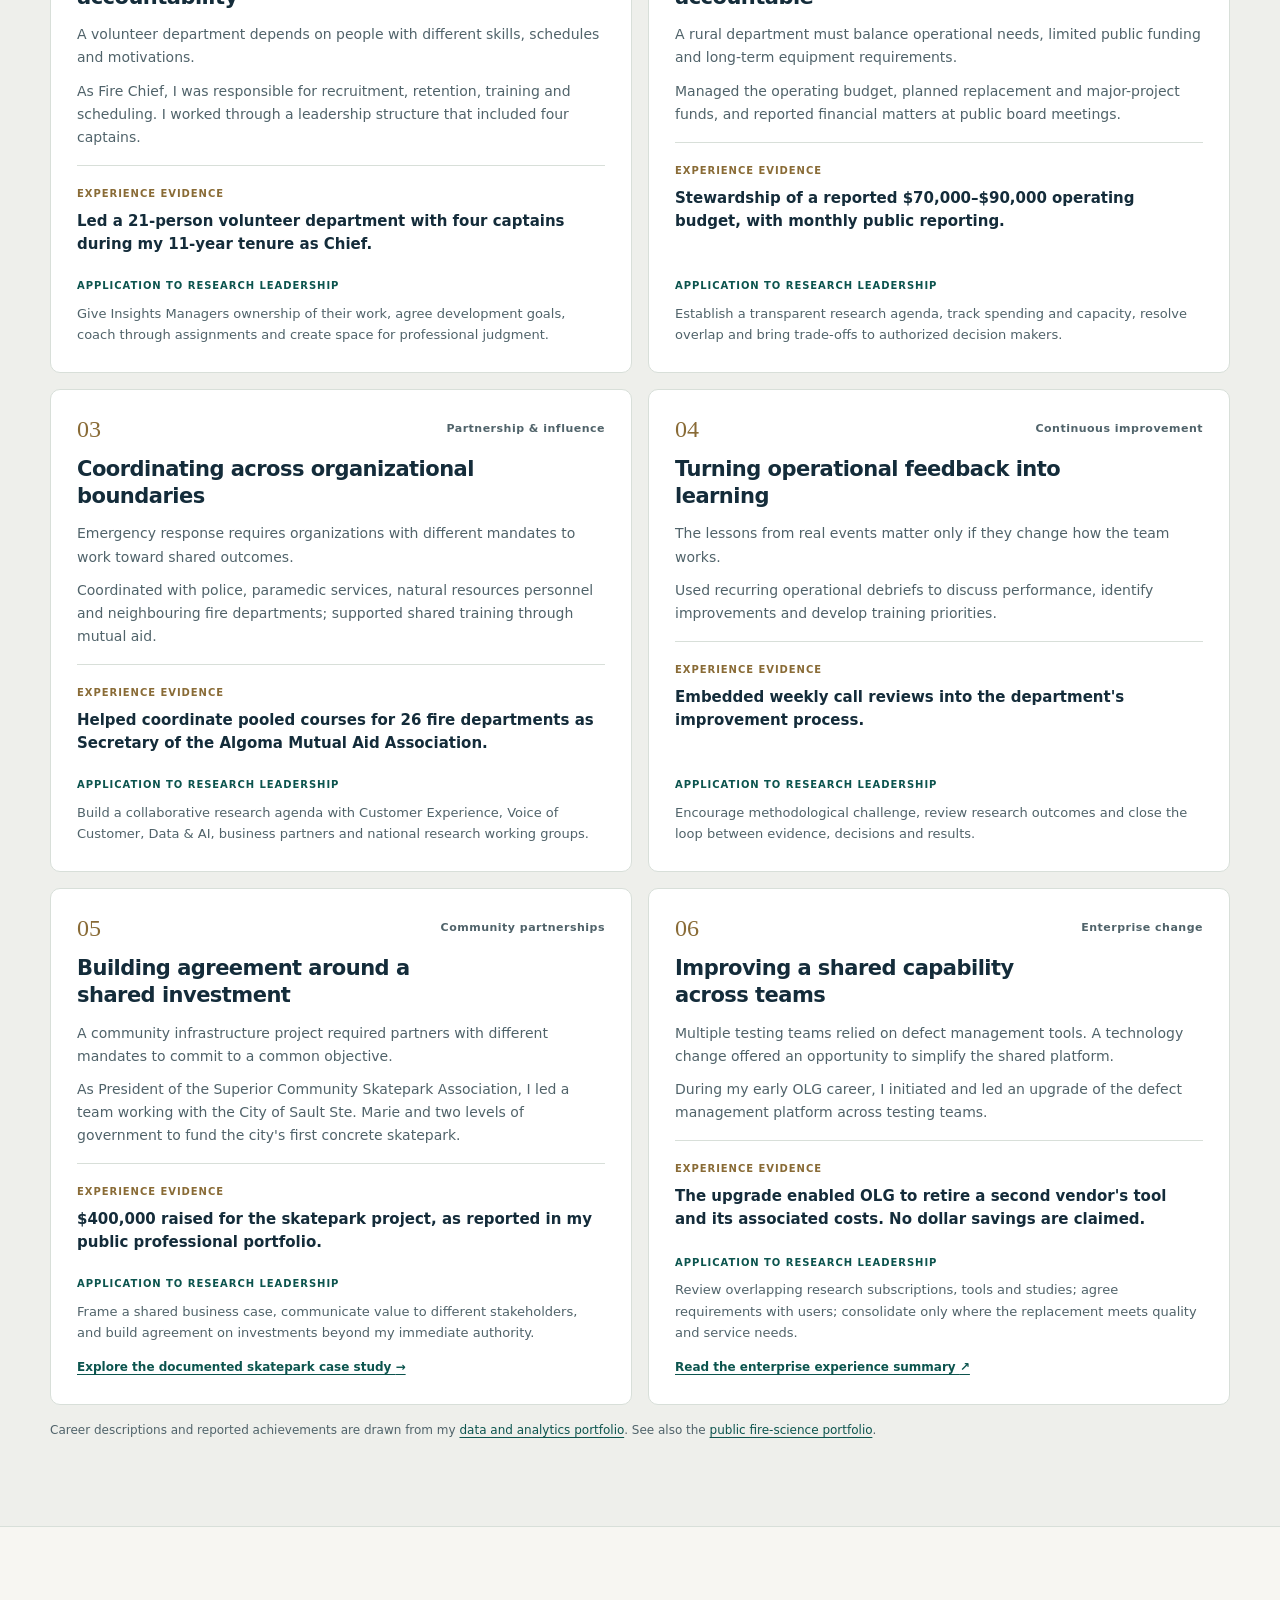
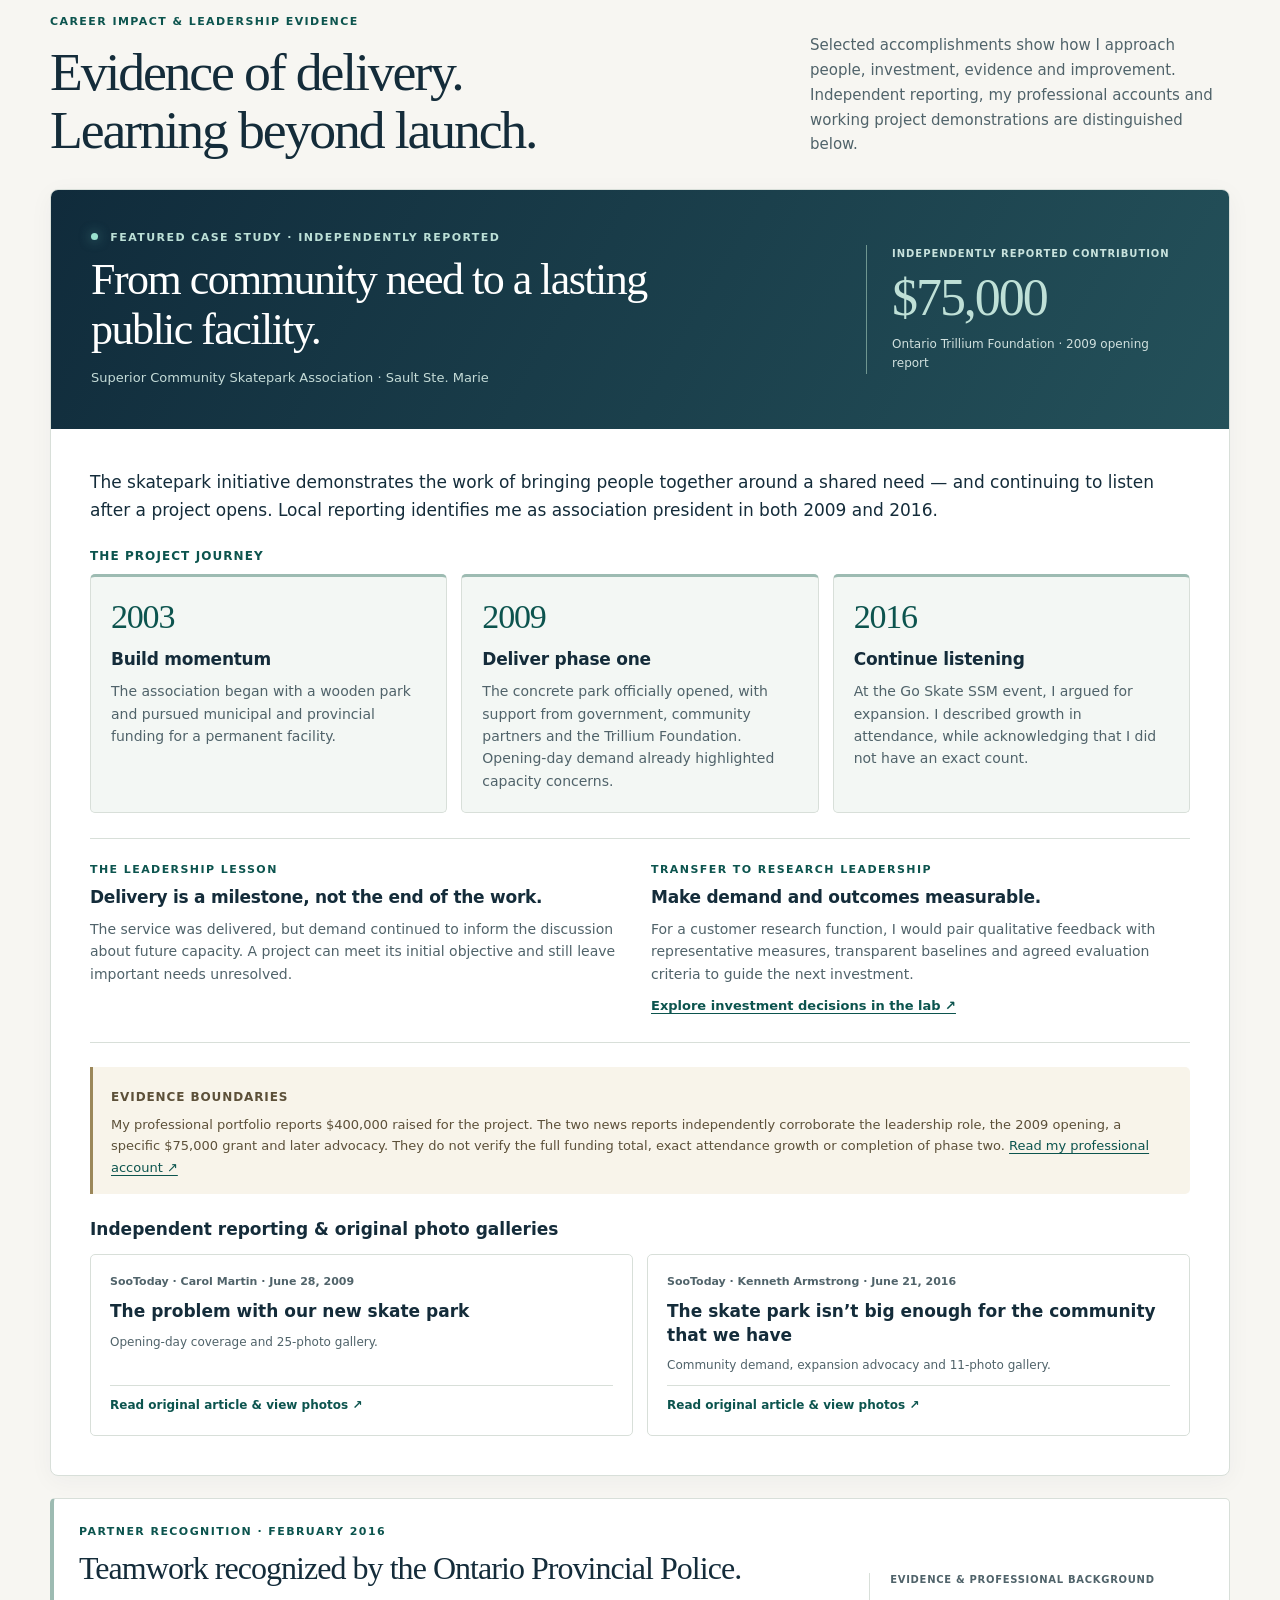
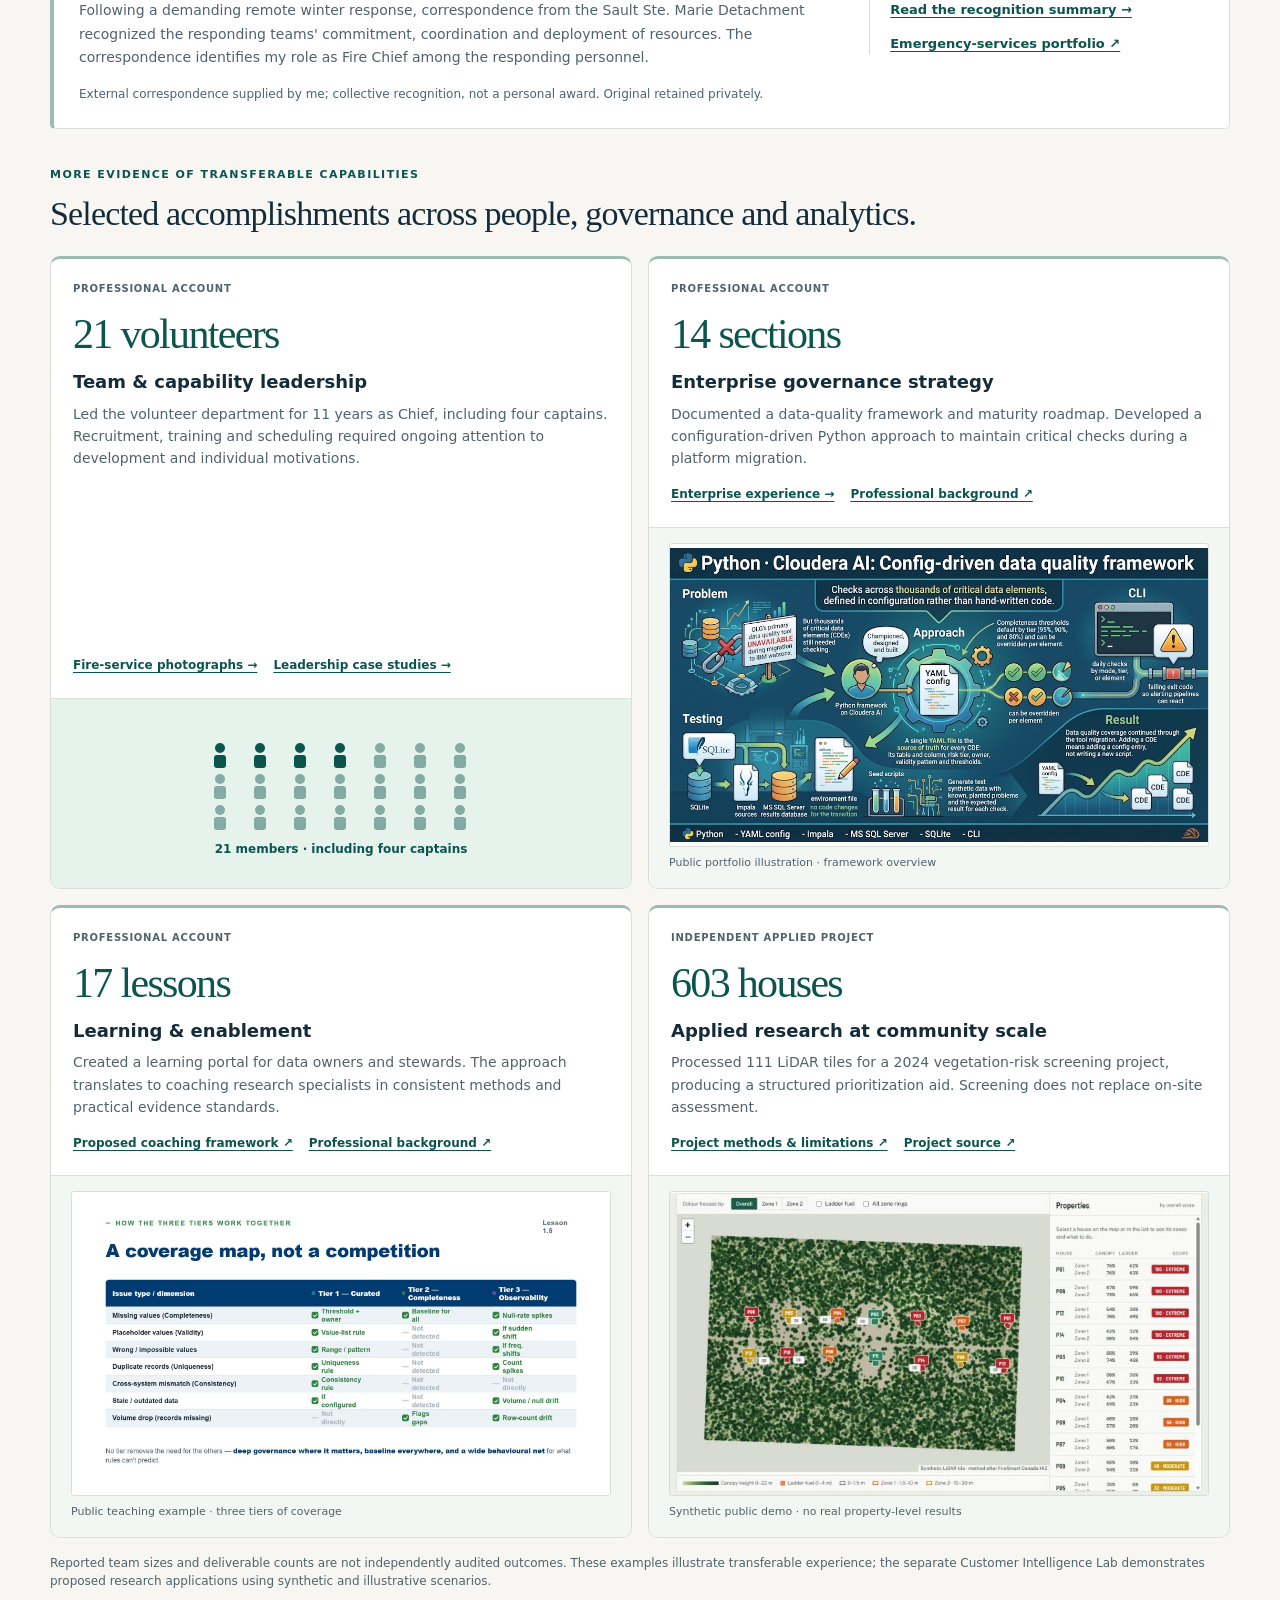
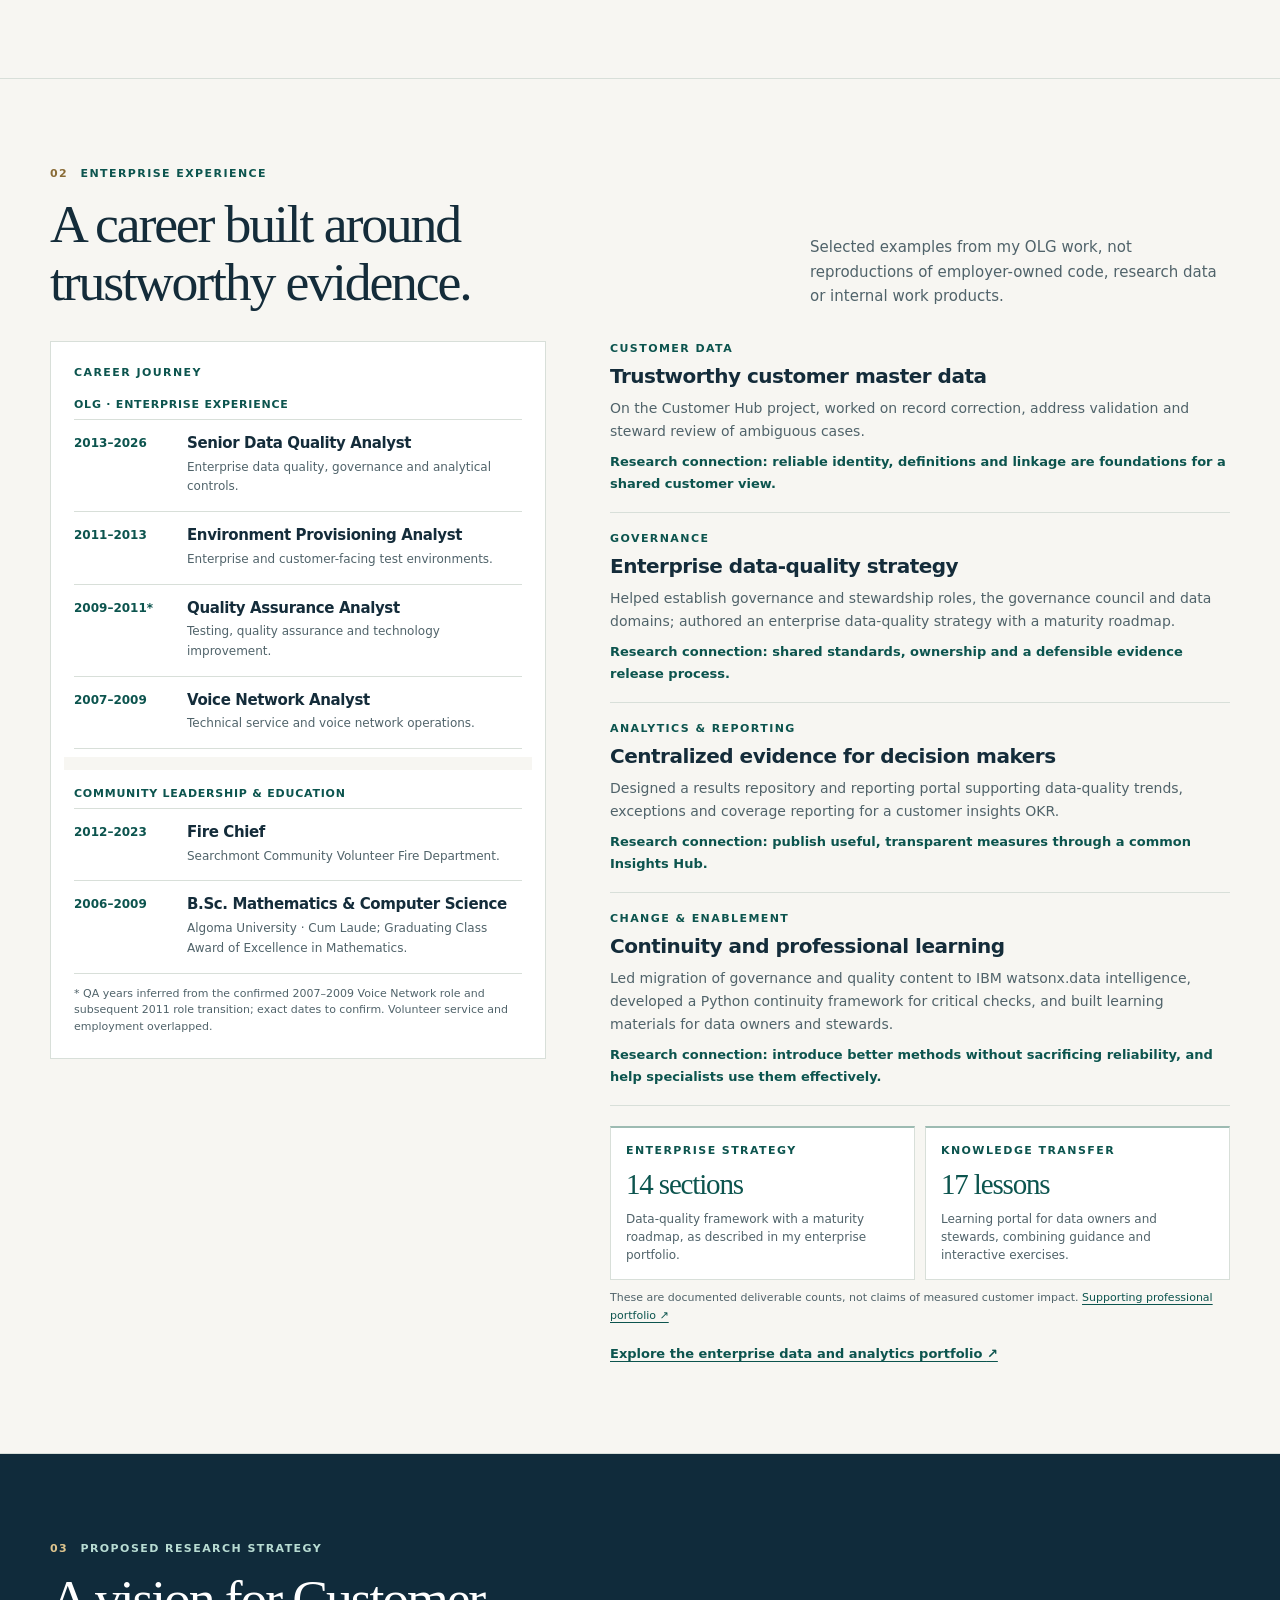
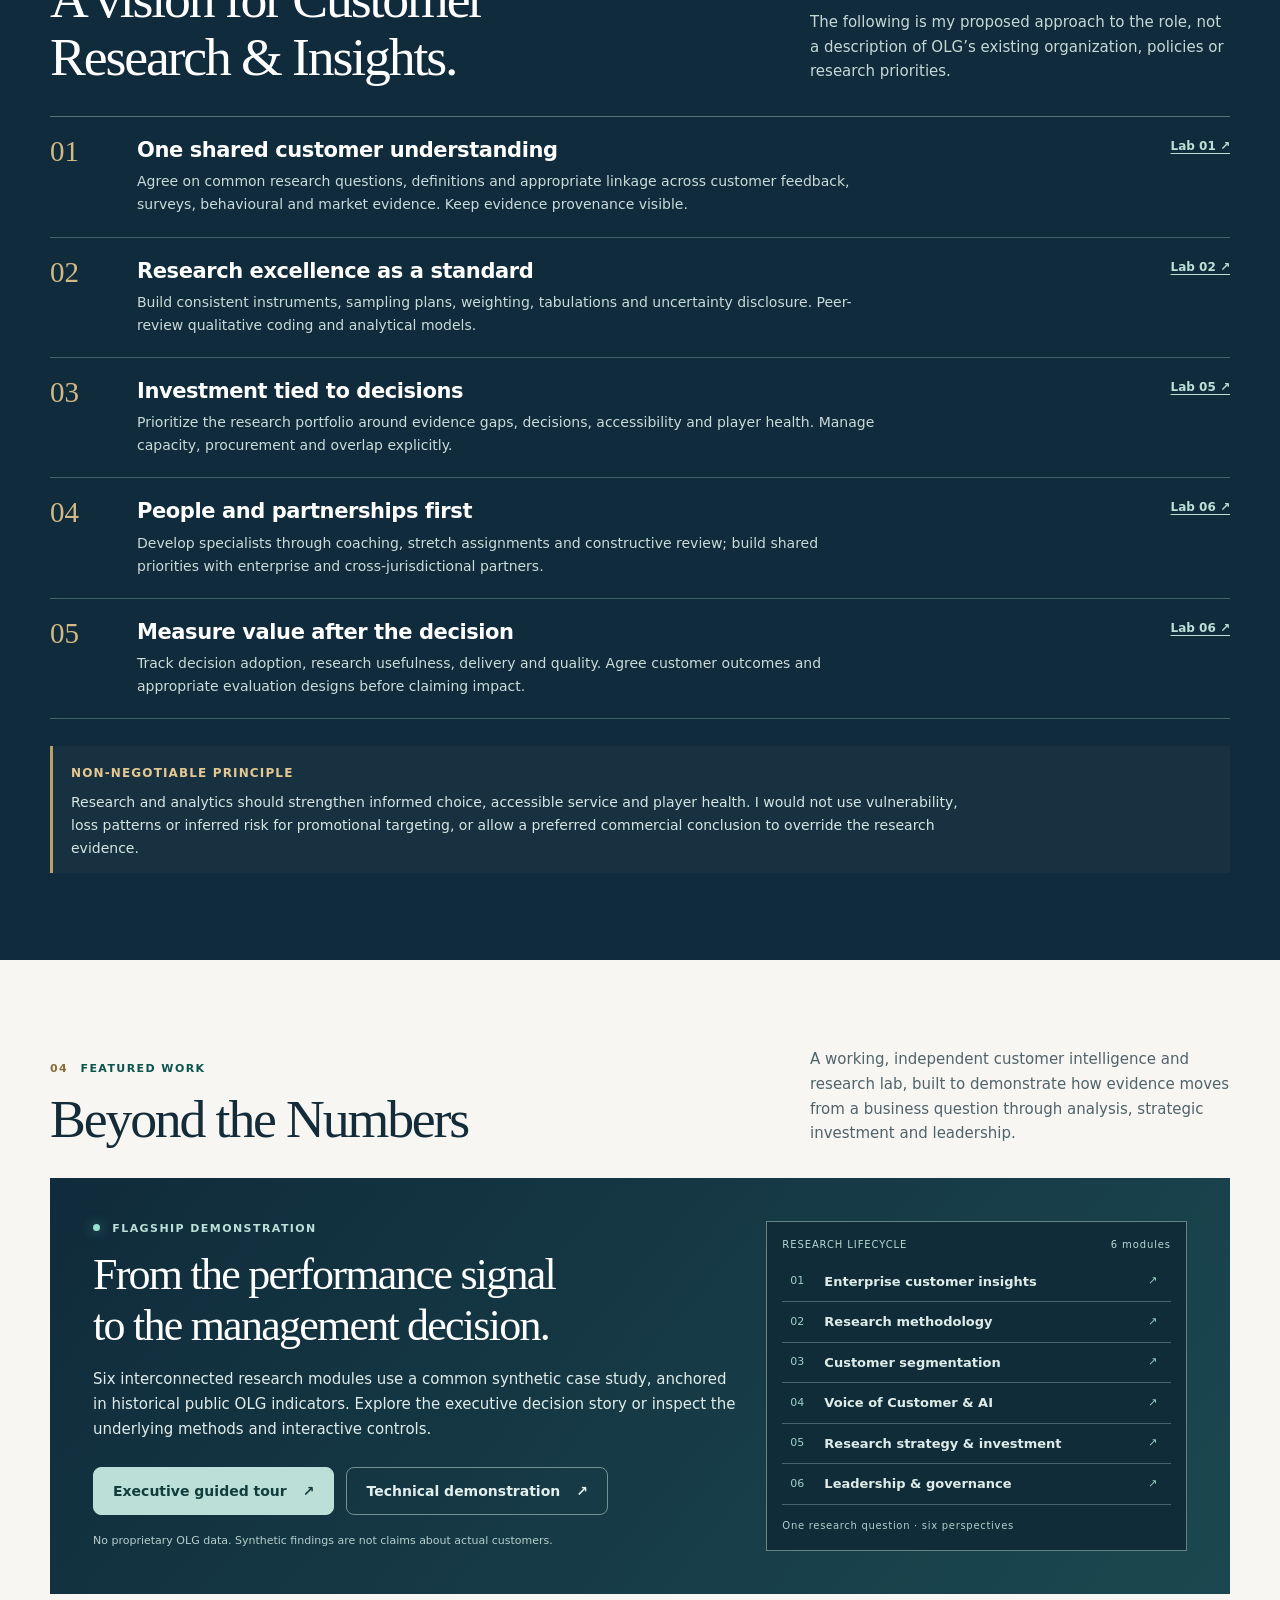
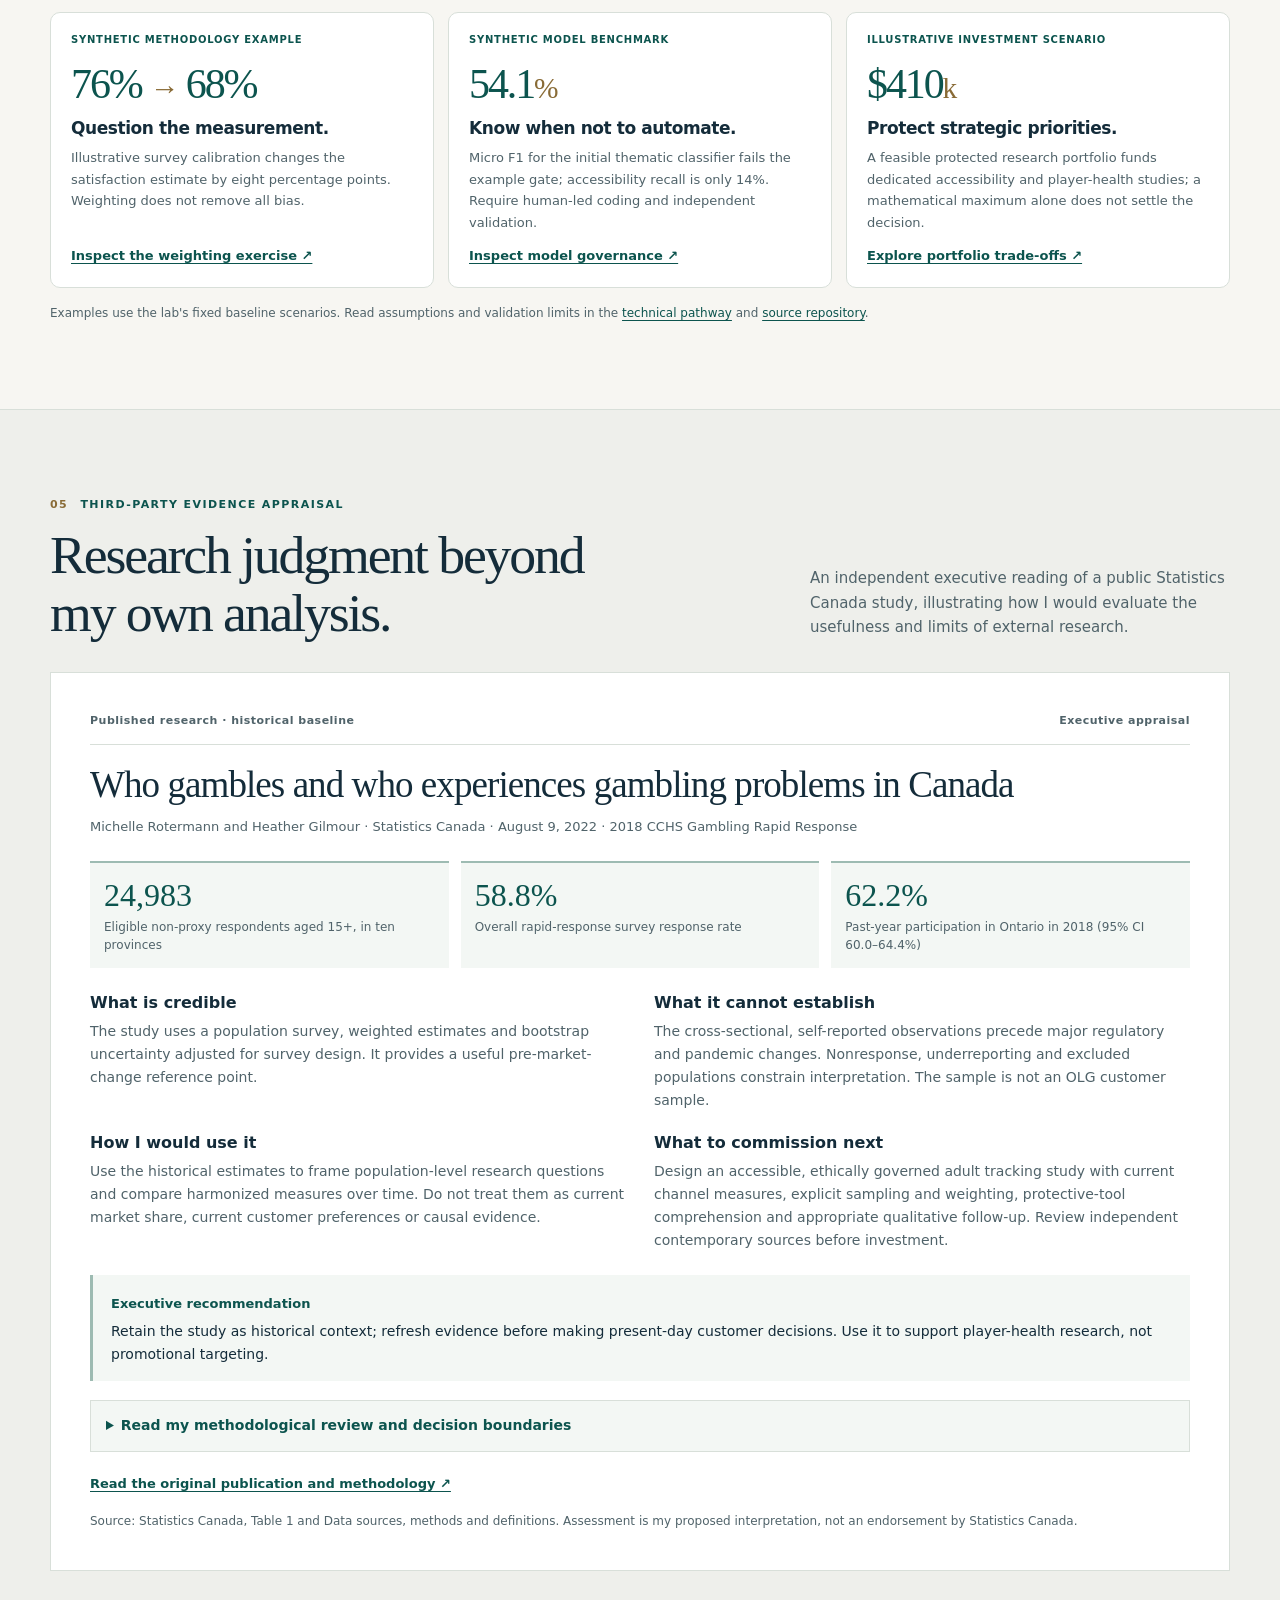
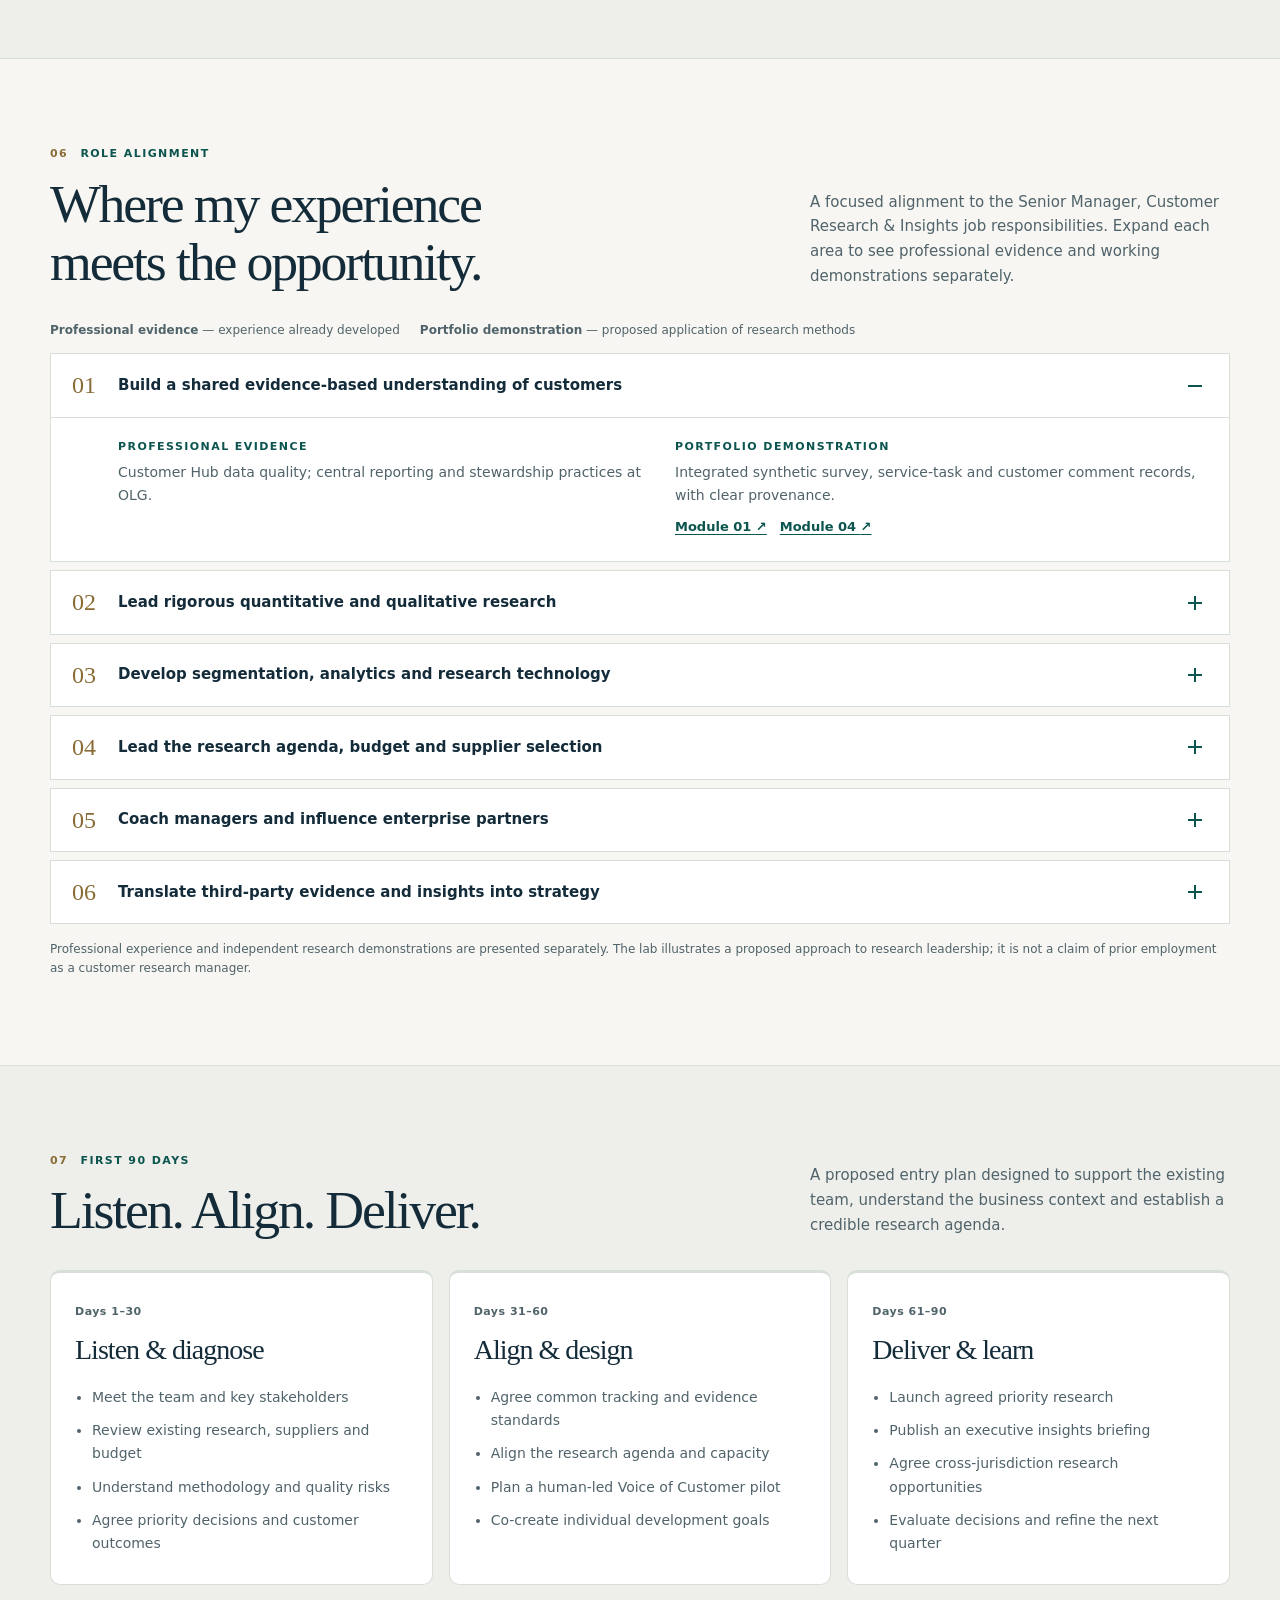
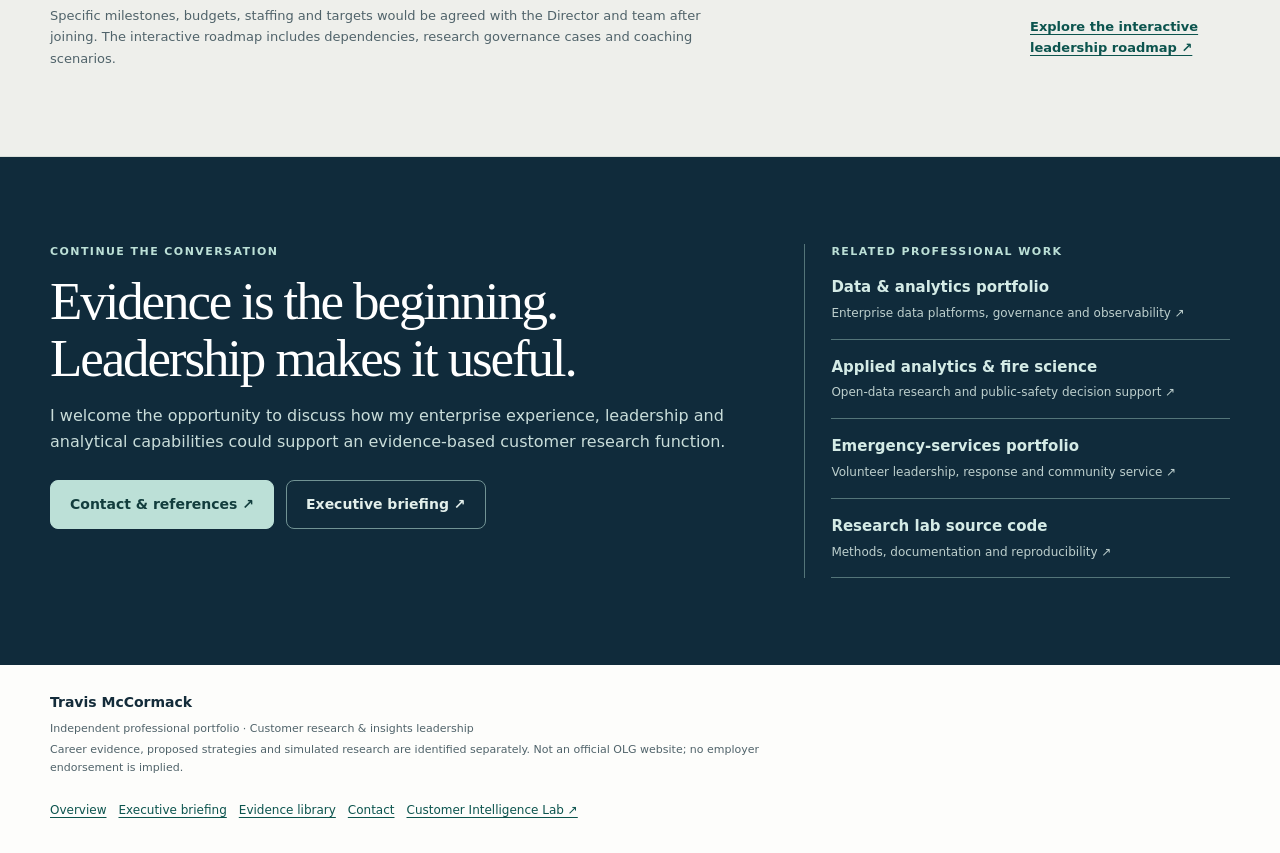
==== commit 8cd62d91: "Release 0.9: approved illuminated portrait and persistent light/dark themes" ====
--- a/public/index.html
+++ b/public/index.html
@@ -1,6 +1,6 @@
-<!doctype html><html lang="en-CA"><head><meta charset="utf-8"><meta name="viewport" content="width=device-width,initial-scale=1"><meta name="theme-color" content="#102b3b"><title>Travis McCormack | Customer Research &amp; Insights Leadership</title><meta name="description" content="Executive portfolio connecting enterprise analytics, people leadership and a proposed customer research strategy, with a six-module interactive research lab."><link rel="canonical" href="https://travis-mccormack-insights.com/"><meta property="og:type" content="website"><meta property="og:title" content="Travis McCormack | Customer Research &amp; Insights Leadership"><meta property="og:description" content="Executive portfolio connecting enterprise analytics, people leadership and a proposed customer research strategy, with a six-module interactive research lab."><meta property="og:url" content="https://travis-mccormack-insights.com/"><link rel="icon" href="favicon.svg" type="image/svg+xml"><link rel="stylesheet" href="styles-v07.css"></head><body><a class="skip" href="#main">Skip to content</a><header class="site-header"><div class="wrap mast"><a class="brand" href="./" aria-label="Travis McCormack, home"><span class="monogram" aria-hidden="true">TM<span>.</span></span><span><strong>Travis McCormack</strong><small>Research &amp; insights leadership</small></span></a><nav aria-label="Main navigation"><a href="#leadership">Leadership</a><a href="#impact">Career impact</a><a href="evidence.html">Evidence</a><a href="#experience">Experience</a><a href="#strategy">Research vision</a><a href="#work">Flagship lab</a><a href="#alignment">Role fit</a></nav><a href="briefing.html" class="button small outline mast-brief">Executive brief <span aria-hidden="true">↗</span></a></div></header><main id="main">
+<!doctype html><html lang="en-CA"><head><meta charset="utf-8"><meta name="viewport" content="width=device-width,initial-scale=1"><meta name="theme-color" content="#102b3b"><title>Travis McCormack | Customer Research &amp; Insights Leadership</title><meta name="description" content="Executive portfolio connecting enterprise analytics, people leadership and a proposed customer research strategy, with a six-module interactive research lab."><link rel="canonical" href="https://travis-mccormack-insights.com/"><meta property="og:type" content="website"><meta property="og:title" content="Travis McCormack | Customer Research &amp; Insights Leadership"><meta property="og:description" content="Executive portfolio connecting enterprise analytics, people leadership and a proposed customer research strategy, with a six-module interactive research lab."><meta property="og:url" content="https://travis-mccormack-insights.com/"><link rel="icon" href="favicon.svg" type="image/svg+xml"><script src="theme-v09.js"></script><link rel="stylesheet" href="styles-v09.css"></head><body><a class="skip" href="#main">Skip to content</a><header class="site-header"><div class="wrap mast"><a class="brand" href="./" aria-label="Travis McCormack, home"><span class="monogram" aria-hidden="true">TM<span>.</span></span><span><strong>Travis McCormack</strong><small>Research &amp; insights leadership</small></span></a><nav aria-label="Main navigation"><a href="#leadership">Leadership</a><a href="#impact">Career impact</a><a href="evidence.html">Evidence</a><a href="#experience">Experience</a><a href="#strategy">Research vision</a><a href="#work">Flagship lab</a><a href="#alignment">Role fit</a></nav><div class="head-actions"><a href="briefing.html" class="button small outline mast-brief">Executive brief <span aria-hidden="true">↗</span></a><button class="theme-switch" id="themeToggle" type="button" aria-label="Switch to dark mode" hidden><svg class="moon" viewBox="0 0 24 24" aria-hidden="true"><path d="M20.8 14.6A9 9 0 0 1 9.4 3.2 9 9 0 1 0 20.8 14.6Z"/></svg><svg class="sun" viewBox="0 0 24 24" aria-hidden="true"><circle cx="12" cy="12" r="4"/><path d="M12 2v2M12 20v2M2 12h2M20 12h2M4.9 4.9l1.4 1.4m11.4 11.4 1.4 1.4m0-14.2-1.4 1.4M6.3 17.7l-1.4 1.4"/></svg><span id="themeLabel">Dark mode</span></button></div></div></header><main id="main">
 <section class="hero"><div class="wrap hero-grid"><div class="hero-copy"><p class="eyebrow light"><span class="dot"></span> Executive portfolio · Customer research &amp; insights</p><h1>Trusted evidence.<br><em>Better decisions.</em></h1><p class="hero-lead">I bring enterprise analytics, mathematical rigour and practical people leadership to the challenge of understanding customers and shaping responsible business strategy.</p><div class="hero-actions"><a class="button primary" href="#leadership">Explore my leadership experience <span aria-hidden="true">↓</span></a><a class="button ghost" href="https://searchmont-analytics.github.io/customer-intelligence-lab/#executive-1">Take the executive research tour <span aria-hidden="true">↗</span></a></div><p class="hero-note">Independent professional portfolio · Ontario gaming-sector experience · Not an official OLG website</p></div>
-<figure class="hero-portrait"><div class="portrait-image"><img src="assets/travis-full-portrait-hq.webp" width="1122" height="1402" alt="Full-length studio portrait of the portfolio author, arms crossed, wearing a navy shirt, jeans and glasses, with one leg raised." fetchpriority="high" decoding="async"></div><figcaption><div><strong>Travis McCormack</strong><span>Enterprise analytics · People leadership</span></div><span class="portrait-accent" aria-hidden="true"></span></figcaption></figure></div></section>
+<div class="portrait-stage"><figure class="hero-portrait"><div class="portrait-image"><img src="assets/travis-full-portrait-hq.webp" width="1122" height="1402" alt="Full-length studio portrait of the portfolio author, arms crossed, wearing a navy shirt, jeans and glasses, with one leg raised." fetchpriority="high" decoding="async"></div><figcaption><div><strong>Travis McCormack</strong><span>Enterprise analytics · People leadership</span></div><span class="portrait-accent" aria-hidden="true"></span></figcaption></figure></div></div></section>
 <section class="evidence-strip" aria-label="Professional foundations"><div class="wrap stats"><div><strong>19<span>+</span> years</strong><p>Enterprise experience at OLG</p><small>2007–2026</small></div><div><strong>11 years</strong><p>People leadership as Fire Chief</p><small>Searchmont volunteer fire service</small></div><div><strong>21</strong><p>Volunteer department members</p><small>Including four captains</small></div><div><strong>B.Sc.</strong><p>Mathematics &amp; Computer Science</p><small>Algoma University · Cum Laude</small></div></div></section>
 <section class="reviewer-section" aria-labelledby="reviewer-title"><div class="wrap reviewer"><div class="reviewer-intro"><p class="eyebrow">For the hiring panel</p><h2 id="reviewer-title">Start with what matters to you.</h2><p>Three short paths into my experience, proposed approach and supporting evidence.</p></div><div class="reviewer-paths"><a href="#alignment"><span class="reviewer-index">01 / Role fit</span><strong>Assess my qualifications</strong><span>Map the role to professional evidence and working demonstrations.</span><span class="reviewer-end">Role alignment <span aria-hidden="true">→</span></span></a><a href="briefing.html"><span class="reviewer-index">02 / Leadership</span><strong>Review my strategic approach</strong><span>Read the executive briefing, including the proposed first 90 days.</span><span class="reviewer-end">Executive briefing <span aria-hidden="true">↗</span></span></a><a href="https://searchmont-analytics.github.io/customer-intelligence-lab/#executive-1"><span class="reviewer-index">03 / Research</span><strong>See the approach in action</strong><span>Follow the five decision stops in the independent research lab.</span><span class="reviewer-end">Guided demonstration <span aria-hidden="true">↗</span></span></a></div></div></section><section class="section intro-block" id="overview"><div class="wrap overview-grid"><div><p class="eyebrow"><span>INTRODUCTION</span> Professional perspective</p><h2>Leading the people and decisions behind reliable research.</h2></div><div><p class="lead-paragraph">My enterprise career has focused on information quality, governance and analytical systems. My years in the fire service shaped my approach to accountability, team development and decisions under uncertainty.</p><p>For a Senior Manager, Customer Research &amp; Insights role, I would combine those foundations with the specialist expertise of research managers and business partners. This portfolio separates what I have done professionally from what I propose and demonstrate in the research lab.</p><div class="link-row"><a class="inline-link" href="#impact">Career impact <span aria-hidden="true">→</span></a><a class="inline-link" href="evidence.html">Professional evidence library <span aria-hidden="true">↗</span></a><a class="inline-link" href="#experience">Professional background <span aria-hidden="true">→</span></a><a class="inline-link" href="briefing.html">Read the print-friendly executive briefing <span aria-hidden="true">↗</span></a></div></div></div></section>
 <section class="philosophy-section" id="philosophy" aria-labelledby="philosophy-title"><div class="wrap philosophy"><div class="philosophy-statement"><p class="eyebrow light"><span class="dot"></span> My leadership philosophy</p><h2 id="philosophy-title">Give people clarity,<br>then give them room<br>to do their best work.</h2><p>The approach I would bring to a research team draws on enterprise governance and years of volunteer leadership.</p></div><div class="philosophy-principles"><article><span>01</span><div><h3>Set a clear direction.</h3><p>Agree the outcome, identify who owns the decision and make responsibilities explicit. Give specialists the context they need to exercise judgment.</p></div></article><article><span>02</span><div><h3>Develop people, not just processes.</h3><p>Coach through real assignments, invite different perspectives and encourage constructive challenge. Make quality a shared responsibility rather than a policing exercise.</p></div></article><article><span>03</span><div><h3>Stay accountable when the answer is uncertain.</h3><p>Make evidence limitations visible, escalate concerns and evaluate what happens after decisions are made. Learn openly when an approach does not deliver the intended result.</p></div></article></div><div class="philosophy-foot"><span>From operational debriefs to research retrospectives</span><a href="#leadership">Explore my leadership examples <span aria-hidden="true">→</span></a><a href="https://searchmont-analytics.github.io/customer-intelligence-lab/#module-6">See the proposed coaching and governance model <span aria-hidden="true">↗</span></a></div></div></section><section class="section section-soft" id="leadership"><div class="wrap"><div class="section-heading"><div><p class="eyebrow"><span>01</span> Leadership in practice</p><h2>Leadership is demonstrated<br>through responsibility.</h2></div><p class="section-intro">Selected examples from enterprise work, volunteer fire service and community initiatives. Each distinguishes the reported responsibility or result from its proposed application to research leadership.</p></div><div class="leadership-visuals" id="leadership-visuals" aria-labelledby="leadership-visuals-title"><div class="leadership-visual-heading"><div><p class="eyebrow">Leadership in context</p><h3 id="leadership-visuals-title">People. Resources. Public accountability.</h3></div><p>My community and fire-service experience informs how I approach team development, resource stewardship and transparent decisions.</p></div><div class="leadership-gallery">
--- a/public/styles-v09.css
+++ b/public/styles-v09.css
@@ -0,0 +1,278 @@
+:root{--ink:#142c3a;--navy:#102b3b;--deep:#0a202e;--teal:#076b65;--teal-dark:#0c544e;--mint:#bbded4;--gold:#b7985f;--paper:#fff;--canvas:#f7f6f2;--soft:#efefea;--line:#d8dfd9;--muted:#50636a;--max:1180px;--sans:system-ui,-apple-system,BlinkMacSystemFont,"Segoe UI",sans-serif;--serif:Georgia,"Times New Roman",serif}*{box-sizing:border-box}html{scroll-padding-top:86px}body{margin:0;background:var(--canvas);color:var(--ink);font:16px/1.65 var(--sans);overflow-wrap:break-word}h1,h2,h3,h4,p{margin:0}h1,h2{font-family:var(--serif);font-weight:400;letter-spacing:-.04em;line-height:1.08}h3{font-size:1.18rem;letter-spacing:-.025em;line-height:1.3}h4{font-size:1rem;line-height:1.35}a{color:var(--teal-dark);text-decoration:underline;text-underline-offset:3px}a:hover{text-decoration-thickness:2px}a:focus-visible,summary:focus-visible{outline:3px solid #0e827b;outline-offset:4px}a,summary{-webkit-tap-highlight-color:transparent}.skip{position:absolute;left:16px;top:-100px;background:white;color:var(--ink);padding:12px 16px;z-index:20}.skip:focus{top:8px}.wrap{width:min(var(--max),calc(100% - 72px));margin-inline:auto}.site-header{background:#fdfdfb;border-bottom:1px solid var(--line);position:sticky;top:0;z-index:5}.mast{min-height:78px;display:flex;align-items:center;gap:24px;justify-content:space-between}.brand{display:flex;gap:11px;align-items:center;text-decoration:none;color:var(--ink);flex-shrink:0}.monogram{width:43px;height:43px;display:grid;place-content:center;background:var(--navy);color:#fff;font-family:var(--serif);font-size:17px;letter-spacing:-.06em;position:relative}.monogram>span{color:#b0d8cf;position:absolute;bottom:5px;right:5px}.brand strong,.brand small{display:block}.brand strong{font-size:14px;font-weight:730;line-height:1.25}.brand small{font-size:10px;color:var(--muted);letter-spacing:.015em;margin-top:3px}.mast nav{display:flex;align-items:center;gap:clamp(12px,2vw,28px);font-size:13px;flex-wrap:wrap}.mast nav a{font-weight:600;color:#3f555e;text-decoration:none;white-space:nowrap}.mast nav a:hover{color:var(--teal);text-decoration:underline}.button{display:inline-flex;align-items:center;justify-content:center;gap:16px;text-decoration:none;font-size:14px;font-weight:680;line-height:1.35;padding:14px 19px;min-height:48px;border:1px solid transparent;border-radius:4px;max-width:100%;text-align:center}.button:hover{text-decoration:none;filter:brightness(.94)}.button.primary{background:#c0e1d7;color:#103e3c;border-color:#c0e1d7}.button.ghost{background:transparent;color:#e8f1ef;border-color:#7fa3a4}.button.outline{color:var(--teal-dark);border-color:#9ebbb3;background:transparent}.button.small{font-size:12px;padding:10px 13px;min-height:40px;white-space:nowrap}.hero{background:radial-gradient(ellipse at 80% 0%,#204b52 0%,transparent 55%),linear-gradient(135deg,var(--deep),var(--navy) 65%,#173b43);color:#fff;padding:clamp(54px,8vw,108px) 0 clamp(50px,6vw,86px)}.hero-grid{display:grid;grid-template-columns:minmax(0,1.65fr) minmax(250px,.75fr);gap:clamp(35px,6vw,90px);align-items:center}.eyebrow{font-size:11px;font-weight:730;letter-spacing:.13em;text-transform:uppercase;line-height:1.45;color:var(--teal-dark)}.eyebrow>span:not(.dot){color:#896b36;margin-right:7px}.eyebrow.light{color:#b8dcd3}.dot{display:inline-block;width:7px;height:7px;border-radius:50%;background:#b6ded2;margin-right:7px;vertical-align:1px}.hero h1{font-size:clamp(47px,6.7vw,92px);font-weight:400;margin:22px 0 25px;color:white;max-width:850px}.hero h1 em{font-weight:400;color:#bce0d7;font-style:italic}.hero-lead{font-size:clamp(18px,2vw,22px);line-height:1.55;max-width:670px;color:#e0ebe9}.hero-actions,.link-row{display:flex;align-items:center;gap:12px;flex-wrap:wrap;margin-top:25px}.hero-note{font-size:12px;line-height:1.5;color:#bed1d1;margin-top:21px;max-width:600px}.hero-visual{border:1px solid #587b7d;background:#ffffff07;padding:20px;border-radius:4px;min-width:0}.visual-top{display:flex;justify-content:space-between;gap:8px;color:#b6d6d2;font-size:10px;letter-spacing:.12em;font-weight:650}.visual-frame{padding:9px 0}.visual-frame svg{display:block;width:100%;max-height:265px}.visual-bottom{border-top:1px solid #55787b;padding-top:14px}.visual-bottom strong{font-size:15px;font-weight:600;letter-spacing:.02em;color:#d0e8e2}.visual-bottom p{font-size:12px;color:#bdd1d0;margin-top:5px;line-height:1.5}.evidence-strip{background:#fefefb;border-bottom:1px solid var(--line)}.stats{display:grid;grid-template-columns:repeat(4,minmax(0,1fr));gap:0;padding:28px 0}.stats>div{padding:3px 22px;border-left:1px solid var(--line);min-width:0}.stats>div:first-child{border-left:0;padding-left:0}.stats strong{display:block;font:400 clamp(24px,3.2vw,39px)/1.1 var(--serif);color:var(--teal-dark);letter-spacing:-.035em}.stats strong span{font-size:.68em}.stats p{font-size:13px;font-weight:670;line-height:1.4;margin-top:9px}.stats small{font-size:11px;color:var(--muted);display:block;margin-top:4px}.section{padding:clamp(50px,7vw,87px) 0;border-bottom:1px solid var(--line)}.section-soft{background:#eeefeb}.overview-grid{display:grid;grid-template-columns:minmax(0,.95fr) minmax(0,1.25fr);gap:clamp(24px,6vw,85px);align-items:start}.overview-grid h2,.section-heading h2{font-size:clamp(34px,4.2vw,54px);margin-top:13px;max-width:650px}.lead-paragraph{font-size:20px;line-height:1.55;color:#263f48;margin-bottom:13px}.overview-grid p:not(.eyebrow):not(.lead-paragraph){color:var(--muted)}.inline-link{font-weight:680;font-size:13px;color:var(--teal-dark)}.section-heading{display:grid;grid-template-columns:minmax(0,1.3fr) minmax(0,.75fr);gap:32px;align-items:end;margin-bottom:30px}.section-intro{font-size:15px;color:var(--muted);line-height:1.65;max-width:470px;padding-bottom:2px}.case-grid{display:grid;grid-template-columns:repeat(2,minmax(0,1fr));gap:16px}.case-card{background:#fff;border:1px solid #d7dfd8;padding:26px;min-width:0;display:flex;flex-direction:column}.card-top{display:flex;justify-content:space-between;align-items:center;gap:8px;margin-bottom:14px}.number{font-family:var(--serif);font-size:24px;line-height:1.1;color:#8a7041}.label{font-size:11px;font-weight:650;letter-spacing:.045em;color:#416263}.case-card h3{font-size:21px;max-width:410px;margin-bottom:12px}.case-card>p{font-size:14px;color:var(--muted);margin-bottom:10px}.result{border-top:1px solid var(--line);padding-top:13px;margin-top:6px}.result>span,.transfer>span{font-size:10px;color:#8a7041;font-weight:740;text-transform:uppercase;letter-spacing:.095em}.result>p{font-size:15px;font-weight:650;line-height:1.5;margin-top:5px}.transfer{margin-top:auto;padding:16px 0 0}.transfer>span{color:var(--teal-dark)}.transfer p{font-size:13px;color:var(--muted);margin-top:5px}.source-note{font-size:12px;color:var(--muted);margin-top:16px;line-height:1.55}.experience-grid{display:grid;grid-template-columns:minmax(0,1fr) minmax(0,1.25fr);gap:clamp(25px,5vw,65px)}.timeline{padding:23px;background:#fff;border:1px solid var(--line);align-self:start}.timeline>.eyebrow{margin-bottom:11px}.timeline article{display:grid;grid-template-columns:103px minmax(0,1fr);gap:10px;padding:14px 0;border-bottom:1px solid #e8ece7}.timeline article time{font-size:12px;color:var(--teal-dark);font-weight:700;font-variant-numeric:tabular-nums}.timeline article h3{font-size:15px}.timeline article p{font-size:12px;color:var(--muted);margin-top:4px}.timeline-divider{height:13px;background:var(--canvas);margin:8px -10px 0}.timeline>small{display:block;font-size:11px;color:var(--muted);line-height:1.5;margin-top:12px}.achievement-list article{border-bottom:1px solid var(--line);padding:18px 0}.achievement-list article:first-child{padding-top:0}.achievement-list h3{font-size:20px;margin:6px 0 8px}.achievement-list p:not(.eyebrow){font-size:14px;color:var(--muted)}.achievement-list p.relevance{color:var(--teal-dark);font-size:13px;margin-top:8px;font-weight:600}.achievement-list>a{display:inline-block;margin-top:19px}.strategy-section{background:var(--navy);color:#fff;border-bottom:0}.strategy-section .eyebrow{color:#b8dcd3}.strategy-section .eyebrow>span{color:#dec58e}.strategy-section .section-intro{color:#c4d8d7}.principles{border-top:1px solid #547579}.principles article{display:grid;grid-template-columns:65px minmax(0,1fr) 90px;gap:22px;padding:20px 0;border-bottom:1px solid #41636a;align-items:start}.principle-num{font:400 29px/1 var(--serif);color:#d3ba85}.principles h3{font-size:21px;font-weight:650;letter-spacing:-.02em;margin-bottom:6px}.principles p{font-size:14px;color:#c9dbda;max-width:740px}.strategy-link{font-size:12px;font-weight:650;color:#bce0d6;white-space:nowrap;text-align:right}.strategy-note{margin-top:27px;border-left:3px solid #bc9f65;padding:13px 18px;background:#ffffff07}.strategy-note strong{color:#e4c892;font-size:12px;text-transform:uppercase;letter-spacing:.095em}.strategy-note p{color:#d6e5e2;font-size:14px;margin-top:5px;max-width:900px}.lab-feature{display:grid;grid-template-columns:minmax(0,1.3fr) minmax(0,.85fr);background:linear-gradient(130deg,#102b3b,#1b4850);color:#fff;gap:30px;padding:clamp(23px,4vw,43px)}.lab-copy{align-self:center}.lab-copy h3{font-family:var(--serif);font-size:clamp(26px,3.6vw,44px);font-weight:400;letter-spacing:-.04em;line-height:1.15;margin:13px 0 16px}.lab-copy>p:not(.eyebrow){font-size:15px;line-height:1.65;color:#e0ece9}.lab-copy .lab-caption{font-size:11px!important;color:#b7cecb!important;margin-top:17px}.lab-diagram{border:1px solid #658584;padding:15px;background:#102c38;min-width:0}.lab-diagram-top{display:flex;justify-content:space-between;font-size:10px;letter-spacing:.09em;color:#b7d8d3;margin-bottom:8px;gap:8px}.lab-diagram a{display:grid;grid-template-columns:26px minmax(0,1fr) 15px;gap:8px;align-items:center;padding:11px 8px;border-bottom:1px solid #47656d;color:#deece9;text-decoration:none;font-size:13px;line-height:1.35}.lab-diagram a:hover{background:#254854}.lab-diagram a strong{font-weight:600}.lab-diagram a span{color:#9ecfc7;font-size:11px}.lab-diagram-footer{font-size:10px;letter-spacing:.07em;color:#b3cecc;margin-top:13px}.decision-samples{display:grid;grid-template-columns:repeat(3,minmax(0,1fr));gap:14px;margin-top:18px}.decision-samples article{background:#fff;border:1px solid var(--line);padding:20px;display:flex;flex-direction:column;min-width:0}.decision-samples .eyebrow{font-size:10px;letter-spacing:.075em}.sample-stat{font:400 clamp(30px,4vw,42px)/1.1 var(--serif);color:var(--teal-dark);letter-spacing:-.05em;margin:14px 0 10px}.sample-stat span{font-size:.7em;color:#8d784c}.decision-samples h3{font-size:17px;margin:0 0 8px}.decision-samples p:not(.eyebrow){font-size:13px;color:var(--muted);margin-bottom:12px}.decision-samples a{margin-top:auto}.research-paper{background:#fff;border:1px solid var(--line);padding:clamp(22px,4vw,39px)}.research-meta{display:flex;justify-content:space-between;flex-wrap:wrap;gap:6px;border-bottom:1px solid var(--line);padding-bottom:14px;margin-bottom:18px}.research-paper>h3{font-family:var(--serif);font-weight:400;letter-spacing:-.025em;font-size:clamp(24px,3.3vw,37px);line-height:1.18}.subtle{font-size:13px;color:var(--muted);margin:9px 0 0}.research-facts{display:grid;grid-template-columns:repeat(3,minmax(0,1fr));margin:24px 0;gap:12px}.research-facts div{border-top:2px solid #abc7bf;background:#f3f7f4;padding:14px}.research-facts strong{font:400 32px/1.15 var(--serif);color:var(--teal-dark);display:block}.research-facts small{display:block;color:var(--muted);font-size:12px;line-height:1.45;margin-top:5px}.appraisal-grid{display:grid;grid-template-columns:repeat(2,minmax(0,1fr));gap:20px 28px}.appraisal-grid h4{margin-bottom:6px}.appraisal-grid p{font-size:14px;color:var(--muted)}.research-conclusion{border-left:3px solid #8aaa9f;background:#eef4ef;margin:23px 0 19px;padding:15px 18px}.research-conclusion strong{font-size:13px;color:var(--teal-dark)}.research-conclusion p{font-size:14px;margin-top:4px}.fit-intro{display:flex;gap:20px;flex-wrap:wrap;font-size:12px;color:var(--muted);margin:0 0 13px}.fit-item{background:#fff;border:1px solid var(--line);margin-bottom:8px}.fit-item summary{display:grid;grid-template-columns:32px minmax(0,1fr) 20px;gap:14px;align-items:center;cursor:pointer;list-style:none;padding:18px 21px}.fit-item summary::-webkit-details-marker{display:none}.fit-item summary strong{font-weight:650;font-size:15px;line-height:1.4}.fit-item summary:hover{background:#f1f5f1}.fit-plus{width:14px;height:14px;position:relative}.fit-plus:before,.fit-plus:after{content:"";position:absolute;background:var(--teal-dark);left:0;top:6px;width:14px;height:2px}.fit-plus:after{transform:rotate(90deg)}.fit-item[open] .fit-plus:after{display:none}.fit-item[open] summary{border-bottom:1px solid var(--line)}.fit-body{display:grid;grid-template-columns:repeat(2,minmax(0,1fr));gap:28px;padding:21px 25px 24px 67px}.fit-body p:not(.eyebrow){color:var(--muted);font-size:14px;margin-top:6px}.module-links{display:flex;flex-wrap:wrap;gap:13px;margin-top:9px}.roadmap-grid{display:grid;grid-template-columns:repeat(3,minmax(0,1fr));gap:16px}.roadmap-grid article{background:#fff;border:1px solid var(--line);border-top:3px solid #7d9c91;padding:24px;min-width:0}.roadmap-grid h3{font-family:var(--serif);font-size:28px;font-weight:400;letter-spacing:-.035em;margin:9px 0 13px}.roadmap-grid ul{margin:0;padding-left:17px;font-size:14px;color:var(--muted)}.roadmap-grid li{padding:5px 0}.roadmap-foot{display:flex;justify-content:space-between;gap:25px;align-items:center;margin-top:20px}.roadmap-foot p{font-size:13px;color:var(--muted);max-width:680px}.roadmap-foot a{flex:0 0 200px}.closing{background:#102b3b;color:#fff;border-bottom:0}.closing-grid{display:grid;grid-template-columns:minmax(0,1.25fr) minmax(0,.75fr);gap:45px}.closing h2{font-size:clamp(34px,4.3vw,53px);color:#fff;margin:13px 0 15px}.closing p:not(.eyebrow){color:#c9ddda;max-width:700px}.other-work{border-left:1px solid #547579;padding-left:26px}.other-work a{display:block;border-bottom:1px solid #547579;padding:15px 0;color:#d4ebe6;text-decoration:none}.other-work a:hover{text-decoration:underline}.other-work strong{display:block;font-size:15px;font-weight:620}.other-work a span{display:block;font-size:12px;color:#bdcfcd;margin-top:4px}.footer{background:#fdfdfb;padding:24px 0 32px}.footer-row{display:flex;justify-content:space-between;gap:25px;flex-wrap:wrap}.footer-row strong{font-size:14px}.footer-row p{font-size:11px;color:var(--muted);line-height:1.6;max-width:710px;margin-top:4px}.footer-row>div:last-child{display:flex;flex-wrap:wrap;gap:12px;align-items:flex-start;font-size:12px}.brief-body{background:#eeefea}.brief-header{background:#fff;border-bottom:1px solid var(--line);padding:16px 0}.brief-header>.wrap{display:flex;justify-content:space-between;gap:12px;flex-wrap:wrap;font-size:12px;color:var(--muted)}.brief{max-width:810px;background:white;margin:30px auto;padding:40px 46px;border:1px solid var(--line)}.brief h1{font-size:clamp(34px,5vw,48px);margin:12px 0}.brief-sub{color:var(--muted);font-size:17px}.brief-stat{display:grid;grid-template-columns:repeat(4,minmax(0,1fr));gap:10px;margin:24px 0 28px;border-block:1px solid var(--line);padding:15px 0}.brief-stat strong{font-family:var(--serif);font-size:22px;color:var(--teal-dark);line-height:1.3;display:block}.brief-stat span{font-size:11px;color:var(--muted);display:block}.brief h2{font-family:var(--sans);font-size:19px;letter-spacing:-.02em;font-weight:700;line-height:1.35;margin:22px 0 8px}.brief p,.brief li{font-size:14px;line-height:1.55}.brief-list{padding-left:19px;margin:8px 0}.brief-list li{padding:4px 0}.brief-callout{background:#eef4ef;border-left:3px solid #8aaa9f;padding:13px 15px;margin:17px 0}.brief-callout strong{font-size:13px;color:var(--teal-dark)}.brief-road{display:grid;grid-template-columns:1fr;gap:10px}.brief-road>div{border:1px solid var(--line);padding:12px 15px}.brief-road h3{font-size:15px}.brief-road ul{margin:4px 0 0;padding-left:18px}.brief-links{display:flex;flex-direction:column;gap:4px;font-size:14px}.brief .source-note{font-size:11px;margin-top:20px}.brief-url{margin-top:12px;color:var(--teal-dark);font-weight:650}.brief-footer{max-width:810px;display:flex;justify-content:space-between;flex-wrap:wrap;gap:12px;font-size:12px;color:var(--muted);padding:0 0 26px}
+@media(max-width:1080px){.mast{gap:15px}.mast nav{gap:14px}.mast-brief{display:none}.hero-grid{gap:32px}.wrap{width:min(var(--max),calc(100% - 48px))}.hero h1{font-size:clamp(44px,7vw,76px)}}@media(max-width:760px){html{scroll-padding-top:14px}.site-header{position:static}.mast{display:block;padding:13px 0 10px;min-height:0}.mast nav{gap:5px 14px;margin-top:11px;border-top:1px solid var(--line);padding-top:9px;font-size:12px}.mast nav a{display:inline-flex;align-items:center;min-height:33px}.wrap{width:calc(100% - 34px)}.hero-grid,.overview-grid,.section-heading,.experience-grid,.lab-feature,.closing-grid{grid-template-columns:1fr;gap:22px}.hero{padding:42px 0}.hero h1{font-size:clamp(42px,9.5vw,67px);margin:17px 0}.hero-lead{font-size:18px}.hero-visual{display:none}.hero-actions .button{justify-content:space-between;text-align:left}.stats{grid-template-columns:repeat(2,minmax(0,1fr));gap:18px 0;padding:20px 0}.stats>div{padding:3px 14px}.stats>div:nth-child(odd){border-left:0;padding-left:0}.stats strong{font-size:29px}.section-heading{margin-bottom:22px;align-items:start;gap:12px}.section-heading h2,.overview-grid h2{font-size:37px}.section-heading br{display:none}.case-grid,.appraisal-grid{grid-template-columns:1fr}.case-card{padding:21px}.principles article{grid-template-columns:39px minmax(0,1fr);gap:12px;padding:17px 0}.strategy-link{grid-column:2;text-align:left}.principles h3{font-size:19px}.principle-num{font-size:24px}.decision-samples,.roadmap-grid{grid-template-columns:1fr}.research-facts{gap:8px}.research-facts div{padding:10px}.research-facts strong{font-size:25px}.research-facts small{font-size:11px}.fit-body{grid-template-columns:1fr;gap:15px;padding:17px 20px}.fit-item summary{padding:15px;gap:10px}.roadmap-foot{display:block}.roadmap-foot a{display:inline-block;margin-top:10px}.other-work{border-left:0;border-top:1px solid #547579;padding:20px 0 0}.brief{padding:24px 20px;margin:18px auto}.brief-stat{grid-template-columns:repeat(2,minmax(0,1fr))}.brief-header>.wrap{display:block}.brief-header span{display:block;margin-top:6px}}@media(max-width:380px){.wrap{width:calc(100% - 26px)}.hero h1{font-size:40px}.hero-actions .button,.lab-copy .button{width:100%}.stats strong{font-size:25px}.stats p{font-size:12px}.timeline{padding:17px}.timeline article{grid-template-columns:1fr;gap:2px}.research-facts{grid-template-columns:1fr}.research-facts div{display:grid;grid-template-columns:90px 1fr;align-items:center;gap:10px}.research-facts small{margin-top:0}.lab-feature{padding:19px}.lab-diagram{padding:10px}.lab-diagram a{padding:9px 4px}.fit-item summary{grid-template-columns:26px minmax(0,1fr) 15px}}@media(prefers-reduced-motion:reduce){*,*::before,*::after{scroll-behavior:auto!important;animation:none!important;transition:none!important}}@media print{@page{size:letter;margin:0.65in}body,.brief-body{background:white;color:#111}.site-header,.brief-header,.brief-footer,.skip,.hero-visual,.hero-actions,.closing,.footer{display:none}.wrap,.brief{width:100%;max-width:none;margin:0;padding:0;border:0}.hero,.strategy-section,.lab-feature{background:white;color:var(--ink);padding:15px 0}.hero h1,.hero h1 em,.hero p,.strategy-section p,.strategy-section h3,.lab-feature h3,.lab-feature p,.strategy-section .eyebrow{color:var(--ink)!important}.section{padding:14px 0}.section-heading h2,.overview-grid h2{font-size:27px}.section-heading,.overview-grid,.experience-grid,.lab-feature{grid-template-columns:1fr;gap:10px}.section-soft{background:white}.case-card,.research-paper,.decision-samples article,.roadmap-grid article{break-inside:avoid}.lab-diagram,.button{display:none}.brief h1{font-size:35px;margin:10px 0}.brief-sub{font-size:14px}.brief-stat{margin:15px 0;gap:8px}.brief-stat strong{font-size:21px}.brief h2{font-size:17px;margin:15px 0 5px}.brief p,.brief li{font-size:11pt;line-height:1.36}.brief-list li{padding:3px 0}.brief-callout{margin:12px 0;padding:10px 12px}.brief-page-two{break-before:page}.brief-road{grid-template-columns:1fr;gap:8px}.brief-road>div{break-inside:avoid;padding:8px 10px}.brief-road ul{margin:3px 0}.brief-links{font-size:11pt}.brief .source-note{font-size:9pt}.brief-url{font-size:10pt}}
+/* Release 0.2 · Evidence-led editorial refinement */
+.reviewer-section{background:#fcfcf9;border-bottom:1px solid var(--line);padding:30px 0 35px}.reviewer{display:grid;grid-template-columns:minmax(0,.8fr) minmax(0,2fr);gap:24px;align-items:center}.reviewer-intro h2{font-size:clamp(27px,3vw,36px);margin:7px 0 9px}.reviewer-intro p:not(.eyebrow){font-size:13px;color:var(--muted);line-height:1.55}.reviewer-paths{display:grid;grid-template-columns:repeat(3,minmax(0,1fr));gap:10px}.reviewer-paths>a{border:1px solid var(--line);background:#fff;padding:16px 14px;display:flex;flex-direction:column;text-decoration:none;color:var(--ink);min-width:0}.reviewer-paths>a:hover{border-color:#8daea1;background:#f3f7f4}.reviewer-index{font-size:10px;text-transform:uppercase;letter-spacing:.08em;color:#846d40;font-weight:680}.reviewer-paths strong{display:block;font-size:15px;line-height:1.35;margin:8px 0}.reviewer-paths>a>span:nth-of-type(2){color:var(--muted);font-size:12px;line-height:1.5;margin-bottom:14px}.reviewer-end{margin-top:auto;padding-top:10px;border-top:1px solid var(--line);font-size:12px;color:var(--teal-dark);font-weight:650;line-height:1.45}.case-source{font-size:12px;font-weight:650;margin-top:14px}.evidence-pair{display:grid;grid-template-columns:repeat(2,minmax(0,1fr));gap:10px;margin-top:20px}.achievement-list .evidence-pair article{background:#fefefb;padding:15px;border:1px solid var(--line);border-top:2px solid #8eaa9f}.evidence-pair strong{font:400 29px/1.15 var(--serif);display:block;color:var(--teal-dark);letter-spacing:-.04em;margin:9px 0}.achievement-list .evidence-pair p:not(.eyebrow){font-size:12px;line-height:1.5}.evidence-pair-note{font-size:11px;color:var(--muted);line-height:1.55;margin-top:9px}.research-method-note{border:1px solid var(--line);margin:18px 0;background:#fbfcfa}.research-method-note summary{padding:13px 15px;cursor:pointer;font-size:14px;font-weight:650;color:var(--teal-dark)}.research-method-note>div{padding:0 15px 15px}.research-method-note h4{margin:12px 0 6px;font-size:14px}.research-method-note p{font-size:13px;color:var(--muted);line-height:1.6}.research-method-note[open] summary{border-bottom:1px solid var(--line)}@media(max-width:980px){.reviewer{grid-template-columns:1fr;gap:15px}}@media(max-width:620px){.reviewer-section{padding:23px 0}.reviewer-paths{grid-template-columns:1fr}.reviewer-paths>a{padding:14px}.reviewer-paths strong{margin:5px 0}.reviewer-paths>a>span:nth-of-type(2){margin-bottom:9px}.evidence-pair strong{font-size:25px}.evidence-pair{gap:8px}.achievement-list .evidence-pair article{padding:11px}}@media print{.reviewer-section{display:none}.evidence-pair article{break-inside:avoid}}
+
+/* Release 0.3 · A more personal executive identity */
+.hero-grid{grid-template-columns:minmax(0,1.45fr) minmax(250px,.75fr);gap:clamp(28px,5.5vw,78px)}
+.hero-portrait{margin:0;max-width:370px;justify-self:end;width:100%;background:#1a3944;border:1px solid #6c8b8b;padding:9px;box-shadow:0 14px 40px #061c2b35}
+.portrait-image{aspect-ratio:4/5;overflow:hidden;background:#c9c8c5}
+.portrait-image img{display:block;width:100%;height:100%;object-fit:cover;object-position:center}
+.hero-portrait figcaption{display:flex;justify-content:space-between;align-items:center;gap:12px;padding:13px 8px 6px;color:#e7f0ee}
+.hero-portrait figcaption strong{display:block;font-size:16px;font-weight:630;letter-spacing:.015em}
+.hero-portrait figcaption div>span{display:block;font-size:11px;color:#b8d0ce;margin-top:3px}
+.portrait-accent{width:30px;height:1px;background:#d3b577;flex-shrink:0}
+.philosophy-section{background:var(--navy);color:#fff;padding:clamp(36px,5vw,64px) 0}
+.philosophy{display:grid;grid-template-columns:minmax(0,1fr) minmax(0,1.25fr);gap:24px 48px;align-items:start}
+.philosophy-statement h2{font-size:clamp(31px,3.9vw,49px);color:#e1eee9;margin:15px 0 18px;line-height:1.13}
+.philosophy-statement>p:last-child{color:#c9dcda;font-size:14px;line-height:1.6;max-width:410px}
+.philosophy-principles{border-top:1px solid #4f7478}
+.philosophy-principles article{display:grid;grid-template-columns:36px minmax(0,1fr);gap:12px;border-bottom:1px solid #4f7478;padding:16px 0}
+.philosophy-principles article>span{font-family:var(--serif);font-size:23px;color:#d0ba89;line-height:1.2}
+.philosophy-principles h3{font-size:17px;font-weight:640;line-height:1.4;margin:0 0 6px}
+.philosophy-principles p{font-size:13px;color:#c9dcda;line-height:1.6}
+.philosophy-foot{grid-column:1/-1;display:flex;flex-wrap:wrap;gap:12px 20px;padding-top:15px;border-top:1px solid #4f7478;align-items:center;font-size:12px;color:#bfd4d2}
+.philosophy-foot>span{margin-right:auto}.philosophy-foot a{color:#bce0d6;font-weight:600}
+.career-track-label{font-size:11px;font-weight:700;letter-spacing:.07em;color:var(--teal-dark);text-transform:uppercase;margin-top:15px;padding-bottom:5px;border-bottom:1px solid var(--line)}
+.timeline .career-track-label:first-of-type{margin-top:0}
+@media(max-width:1080px){.hero-grid{grid-template-columns:minmax(0,1.4fr) minmax(220px,.75fr);gap:28px}.hero-portrait{max-width:320px}}
+@media(max-width:760px){.hero-grid{grid-template-columns:1fr;gap:24px}.hero-portrait{justify-self:center;max-width:300px}.hero-portrait figcaption strong{font-size:15px}.philosophy{grid-template-columns:1fr;gap:23px}.philosophy-statement h2 br{display:none}.philosophy-foot{display:grid;gap:9px}.philosophy-foot>span{margin-right:0}}
+@media(max-width:380px){.hero-portrait{max-width:265px}.portrait-accent{width:18px}}
+@media print{.hero-portrait{display:none}.philosophy-section{background:white;color:var(--ink);padding:14px 0}.philosophy{grid-template-columns:1fr;gap:12px}.philosophy-statement h2,.philosophy-statement p,.philosophy-principles p,.philosophy-foot,.philosophy-foot a{color:var(--ink)!important}.philosophy-statement h2 br{display:none}.philosophy-principles article{border-color:var(--line);break-inside:avoid}}
+
+/* Release 0.4 · leadership visual storytelling */
+.leadership-visuals{margin:0 0 27px}
+.leadership-visual-heading{display:grid;grid-template-columns:minmax(0,1.1fr) minmax(0,.9fr);align-items:end;gap:20px;margin-bottom:15px}
+.leadership-visual-heading h3{font-family:var(--serif);font-weight:400;font-size:clamp(24px,3vw,33px);letter-spacing:-.035em;line-height:1.15;margin-top:7px}
+.leadership-visual-heading>p{font-size:13px;line-height:1.6;color:var(--muted)}
+.leadership-gallery{display:grid;grid-template-columns:repeat(3,minmax(0,1fr));gap:15px}
+.leadership-figure{margin:0;background:#fff;border:1px solid var(--line);min-width:0}
+.leadership-image{overflow:hidden;aspect-ratio:4/3;background:#dfe6e2}
+.leadership-image img{width:100%;height:100%;object-fit:cover;display:block;object-position:50% 34%}
+.leadership-image-board img{object-position:center}
+.leadership-image-community img{object-position:50% 18%}
+.leadership-image-chief img{object-position:50% 28%}
+.leadership-figure figcaption{padding:15px 17px 18px}
+.image-provenance{display:block;font-size:10px;text-transform:uppercase;letter-spacing:.06em;color:var(--muted);font-weight:650;line-height:1.4;margin-bottom:6px}
+.leadership-figure h4{font-size:16px;letter-spacing:-.02em;color:var(--ink);line-height:1.3;margin:4px 0 7px}
+.leadership-figure p{font-size:13px;line-height:1.6;color:var(--muted)}
+@media(max-width:760px){.leadership-visual-heading{grid-template-columns:1fr;gap:9px}.leadership-gallery{grid-template-columns:1fr;gap:12px}.leadership-image{aspect-ratio:4/3;max-height:250px}.leadership-figure figcaption{padding:14px 16px}.leadership-image-community img,.leadership-image-chief img{object-position:50% 23%}}
+@media print{.leadership-gallery{grid-template-columns:repeat(3,minmax(0,1fr));gap:8px}.leadership-figure{break-inside:avoid}.leadership-image{max-height:110px}.leadership-figure figcaption{padding:8px}.leadership-figure p{font-size:10px}}
+
+/* Release 0.5 · original full-length composition and evidence-led career impact */
+.hero-portrait{max-width:385px}
+.portrait-image{aspect-ratio:4/5;background:#c9c8c5}
+.portrait-image img{object-fit:contain;object-position:center;width:100%;height:100%;display:block}
+.impact-section{background:#f8f7f2}
+.impact-feature{border:1px solid #c6d7d1;background:white;box-shadow:0 6px 25px #102b3b09;overflow:hidden}
+.impact-feature-head{display:grid;grid-template-columns:minmax(0,1.5fr) minmax(0,.6fr);gap:28px;align-items:center;background:linear-gradient(120deg,#102b3b,#214d54);color:white;padding:clamp(23px,4vw,38px)}
+.impact-feature-head h3{font-family:var(--serif);font-size:clamp(27px,3.5vw,43px);font-weight:400;line-height:1.14;margin:9px 0 12px;letter-spacing:-.035em}
+.impact-feature-head>div:first-child>p:last-child{font-size:13px;color:#c5dcd8}
+.impact-feature-metric{border-left:1px solid #72938f;padding-left:22px}.impact-feature-metric strong{font-family:var(--serif);font-size:clamp(33px,4vw,48px);line-height:1.12;font-weight:400;color:#bfe0d7;display:block;letter-spacing:-.04em}
+.impact-feature-metric span{font-size:12px;line-height:1.5;display:block;color:#d0e0de;margin-top:10px}
+.impact-feature-body{padding:clamp(20px,3.4vw,34px)}
+.impact-lead{font-size:17px;line-height:1.65;color:#304b53;max-width:960px}
+.impact-journey{display:grid;grid-template-columns:repeat(3,minmax(0,1fr));gap:14px;margin:24px 0}
+.impact-journey article{border-top:3px solid #9dbbb2;background:#f3f6f2;padding:17px}
+.impact-year{font:400 30px/1.15 var(--serif);color:var(--teal-dark);letter-spacing:-.035em;display:block;margin:0 0 10px}
+.impact-journey h4,.impact-analysis h4{font-size:16px;letter-spacing:-.015em;margin:0 0 8px}
+.impact-journey p,.impact-analysis p:not(.eyebrow){font-size:13px;color:var(--muted);line-height:1.6}
+.impact-analysis{display:grid;grid-template-columns:repeat(2,minmax(0,1fr));gap:20px;padding:20px 0;border-block:1px solid var(--line)}
+.impact-analysis .eyebrow{margin-bottom:8px}
+.impact-analysis .inline-link{display:inline-block;margin-top:10px}
+.impact-evidence-note{margin:20px 0;padding:14px 17px;border-left:3px solid #9b875a;background:#f8f4ea;color:#5c5039}
+.impact-evidence-note strong{font-size:12px;text-transform:uppercase;letter-spacing:.075em}
+.impact-evidence-note p{font-size:12px;line-height:1.65;margin:5px 0 0}
+.press-heading{font-size:15px;margin:20px 0 10px}
+.press-grid{display:grid;grid-template-columns:repeat(2,minmax(0,1fr));gap:12px}
+.press-card{padding:16px 18px;border:1px solid var(--line);background:#fff;display:flex;flex-direction:column;gap:8px;color:var(--ink);text-decoration:none;min-width:0}
+.press-card:hover{background:#f4f7f2;border-color:#8caaa0}.press-source{font-size:11px;color:#57716e;font-weight:680;line-height:1.5}
+.press-card strong{font-size:16px;font-weight:650;line-height:1.4}.press-caption{font-size:12px;color:var(--muted)}
+.press-action{margin-top:auto;color:var(--teal-dark);font-weight:650;font-size:12px;border-top:1px solid var(--line);padding-top:10px}
+.impact-more{margin-top:30px}.impact-more>h3{font-family:var(--serif);font-size:clamp(22px,3vw,30px);font-weight:400;letter-spacing:-.025em;margin:8px 0 17px}
+.impact-grid{display:grid;grid-template-columns:repeat(4,minmax(0,1fr));gap:11px}
+.impact-grid article{border:1px solid var(--line);border-top:2px solid #95b3a9;padding:16px;background:white;display:flex;flex-direction:column;min-width:0}
+.impact-tag{font-size:10px;font-weight:680;letter-spacing:.055em;text-transform:uppercase;color:#647974}
+.impact-number{font:400 clamp(23px,2.5vw,31px)/1.15 var(--serif);letter-spacing:-.04em;color:var(--teal-dark);margin:12px 0}
+.impact-grid h4{font-size:14px;line-height:1.4;margin:0 0 7px}.impact-grid p{font-size:12px;color:var(--muted);line-height:1.6;margin-bottom:15px}
+.impact-grid .inline-link{margin-top:auto;font-size:12px}.source-mini{font-size:11px;line-height:1.5;margin-top:8px;color:#536f6b}
+@media(max-width:1080px){.hero-portrait{max-width:330px}.impact-grid{grid-template-columns:repeat(2,minmax(0,1fr))}.mast nav{gap:11px}}
+@media(max-width:760px){.hero-portrait{max-width:300px}.impact-feature-head,.impact-journey,.impact-analysis,.press-grid{grid-template-columns:1fr;gap:12px}.impact-feature-metric{border-left:0;border-top:1px solid #72938f;padding:15px 0 0}.impact-journey article{padding:14px}.impact-feature-body{padding:18px}.impact-lead{font-size:15px}.impact-grid{gap:8px}.impact-grid article{padding:12px}}
+@media(max-width:380px){.hero-portrait{max-width:265px}.impact-grid{grid-template-columns:1fr}.impact-feature-head{padding:20px}}
+@media print{.impact-feature-head{background:white;color:var(--ink);border-bottom:1px solid var(--line)}.impact-feature-head h3,.impact-feature-head p,.impact-feature-metric strong,.impact-feature-metric span{color:var(--ink)!important}.impact-feature{box-shadow:none}.impact-journey article,.press-card,.impact-grid article{break-inside:avoid}.impact-grid{grid-template-columns:repeat(2,minmax(0,1fr))}}
+
+/* Release 0.6 · Evidence library and partner recognition */
+.impact-recognition{display:grid;grid-template-columns:minmax(0,1.7fr) minmax(0,.75fr);gap:24px;align-items:center;border:1px solid #d1dfda;border-left:3px solid #719f91;background:#fefefb;padding:22px;margin-top:20px}
+.impact-recognition h3{font-family:var(--serif);font-weight:400;font-size:clamp(23px,2.8vw,32px);letter-spacing:-.03em;margin:8px 0 10px}
+.impact-recognition p:not(.eyebrow):not(.source-note){font-size:14px;line-height:1.65;color:var(--muted)}
+.impact-recognition-side{display:flex;flex-direction:column;gap:10px;border-left:1px solid var(--line);padding-left:20px}
+.library-type{display:block;font-size:10px;font-weight:700;line-height:1.45;letter-spacing:.07em;text-transform:uppercase;color:#58736b}
+.library-hero{background:radial-gradient(ellipse at 90% 0%,#28545b 0%,transparent 60%),#102b3b;padding:clamp(37px,6vw,72px) 0;color:#fff}
+.library-hero h1{font-size:clamp(43px,6vw,75px);margin:14px 0 20px;line-height:1.05}
+.library-hero>div>p:not(.eyebrow){max-width:720px;color:#d2e3df;font-size:17px;line-height:1.65}
+.library-key{border-bottom:1px solid var(--line);background:#fdfdfb;padding:24px 0}
+.library-key-grid{display:grid;grid-template-columns:repeat(3,minmax(0,1fr));gap:18px}
+.library-key-grid>div{border-left:2px solid #a7c2b7;padding-left:14px}
+.library-key-grid strong{font-size:13px;color:var(--teal-dark)}.library-key-grid p{font-size:12px;line-height:1.5;color:var(--muted);margin-top:6px}
+.recognition-feature{background:#fff;border:1px solid var(--line);border-top:3px solid #789d90}
+.recognition-header{display:flex;justify-content:space-between;align-items:center;gap:18px;background:#eff4ef;padding:clamp(18px,3vw,29px);border-bottom:1px solid var(--line)}
+.recognition-header h3{font-family:var(--serif);font-size:clamp(25px,3.2vw,38px);font-weight:400;letter-spacing:-.035em;margin:9px 0;line-height:1.2}.recognition-header p{font-size:13px;color:var(--muted)}
+.recognition-mark{color:#63877d;flex-shrink:0}.recognition-body{padding:clamp(20px,3vw,31px)}
+.recognition-grid{display:grid;grid-template-columns:repeat(3,minmax(0,1fr));gap:17px;margin:23px 0}
+.recognition-grid>div{border-top:1px solid #adc6bd;padding-top:12px}
+.recognition-grid h4{font-size:15px;margin-bottom:7px}.recognition-grid p{font-size:13px;color:var(--muted);line-height:1.65}
+.recognition-boundary{background:#f8f4ea;border-left:3px solid #a28d5e;padding:14px 16px;font-size:12px;color:#5c5039}
+.library-more{margin-top:16px}.library-card-grid{display:grid;grid-template-columns:repeat(3,minmax(0,1fr));gap:15px}
+.library-card-grid article{display:flex;flex-direction:column;align-items:flex-start;min-width:0;border:1px solid var(--line);padding:20px;background:white}
+.library-card-grid h3{font-size:19px;line-height:1.35;margin:11px 0}.library-card-grid p{font-size:14px;color:var(--muted);margin-bottom:14px}
+.library-card-grid article>.inline-link,.library-links{margin-top:auto}.library-links{display:flex;flex-direction:column;gap:8px}
+.library-close{background:var(--navy);color:#fff;padding:clamp(32px,5vw,57px) 0}.library-close h2{font-size:clamp(28px,4vw,47px);color:#fff;margin:0 0 12px}
+.library-close p{max-width:740px;color:#d1e2de;font-size:15px}
+@media(max-width:980px){.mast nav{gap:9px}.mast nav a{font-size:12px}}
+@media(max-width:760px){.impact-recognition{grid-template-columns:1fr;gap:13px;padding:17px}.impact-recognition-side{border-left:0;border-top:1px solid var(--line);padding:12px 0 0}.library-key-grid,.recognition-grid,.library-card-grid{grid-template-columns:1fr;gap:12px}.library-hero h1{font-size:clamp(37px,9vw,61px)}.library-hero>div>p:not(.eyebrow){font-size:15px}.recognition-header{align-items:flex-start}.recognition-mark svg{width:44px;height:44px}.library-card-grid article{padding:17px}}
+@media print{.library-hero,.library-close{background:white;color:var(--ink);padding:10px 0}.library-hero h1,.library-hero p,.library-close h2,.library-close p{color:var(--ink)!important}.recognition-feature,.impact-recognition,.library-card-grid article{break-inside:avoid}.library-key-grid,.recognition-grid,.library-card-grid{grid-template-columns:1fr}}
+
+/* 0.7 | Versioned editorial impact design */
+#impact .impact-feature{border:1px solid #c8d8d2;border-radius:8px;background:white;overflow:hidden;box-shadow:0 5px 24px #102b3b0b}
+#impact .impact-feature-head{display:grid;grid-template-columns:minmax(0,1.5fr) minmax(0,.65fr);gap:30px;align-items:center;background:linear-gradient(120deg,#102b3b,#24515a);color:#fff;padding:clamp(24px,4vw,40px)}
+#impact .impact-feature-head h3{font-size:clamp(28px,3.5vw,44px);max-width:650px;line-height:1.14}
+#impact .impact-feature-metric{border-left:1px solid #6f9690;padding:2px 0 2px 25px}
+#impact .impact-feature-metric .impact-grant-label{font-size:10px;line-height:1.4;text-transform:uppercase;letter-spacing:.095em;font-weight:650;margin:0 0 9px;color:#c8e2dd}
+#impact .impact-feature-metric strong{display:block;font-size:clamp(32px,4.5vw,52px);line-height:1.08;margin-bottom:9px}
+#impact .impact-feature-metric span:last-child{font-size:12px;line-height:1.55;margin:0}
+#impact .impact-feature-body{padding:clamp(21px,3.6vw,39px)}
+#impact .impact-lead{max-width:100ch;margin:0 0 24px;font-size:17px;line-height:1.65}
+.impact-subheading{font-size:12px;font-weight:700;text-transform:uppercase;letter-spacing:.09em;color:var(--teal-dark);margin:0 0 10px}
+#impact .impact-journey{display:grid;grid-template-columns:repeat(3,minmax(0,1fr));gap:14px;margin:0 0 25px}
+#impact .impact-journey article{border:1px solid #dce6df;border-top:3px solid #89b4a6;border-radius:5px;padding:20px;background:#f6f8f5;min-width:0}
+#impact .impact-year{display:block;font-size:34px;margin-bottom:12px}
+#impact .impact-journey h4,#impact .impact-analysis h4{font-size:17px;line-height:1.35;margin-bottom:9px}
+#impact .impact-journey p,#impact .impact-analysis p:not(.eyebrow){font-size:14px;line-height:1.6}
+#impact .impact-analysis{display:grid;grid-template-columns:repeat(2,minmax(0,1fr));gap:22px;padding:23px 0}
+#impact .impact-analysis>div{min-width:0}
+#impact .impact-evidence-note{border-radius:0 5px 5px 0;margin:24px 0;padding:16px 18px}
+#impact .impact-evidence-note p{font-size:13px;line-height:1.65}
+#impact .press-heading{font-size:17px;margin:24px 0 13px}
+#impact .press-grid{display:grid;grid-template-columns:repeat(2,minmax(0,1fr));gap:14px}
+#impact .press-card{display:flex;flex-direction:column;gap:9px;min-width:0;padding:19px;border-radius:5px}
+#impact .press-card strong,#impact .press-caption,#impact .press-source,#impact .press-action{display:block}
+#impact .press-card strong{font-size:17px}
+#impact .impact-recognition{display:grid;grid-template-columns:minmax(0,1.6fr) minmax(0,.7fr);align-items:center;gap:25px;margin-top:22px;border-radius:5px;border-left:4px solid #6a9e90;padding:25px}
+#impact .impact-recognition-side{display:flex;flex-direction:column;gap:12px}
+#impact .impact-more{margin-top:38px}
+#impact .impact-more>h3{margin:9px 0 20px;font-size:clamp(24px,3vw,34px)}
+#impact .impact-grid{display:grid;grid-template-columns:repeat(2,minmax(0,1fr));gap:16px;align-items:stretch}
+#impact .impact-achievement{display:flex;flex-direction:column;background:white;border:1px solid var(--line);border-top:3px solid #8fb2a7;border-radius:5px;overflow:hidden;padding:0;min-width:0}
+.impact-achievement-copy{display:flex;flex-direction:column;padding:22px;flex:1;min-width:0}
+#impact .impact-achievement .impact-tag{font-size:10px;letter-spacing:.075em;display:block}
+#impact .impact-achievement .impact-number{font-size:clamp(30px,3.5vw,42px);display:block;margin:12px 0}
+#impact .impact-achievement h4{font-size:18px;line-height:1.3;margin-bottom:9px}
+#impact .impact-achievement p{font-size:14px;line-height:1.6;margin-bottom:15px}
+.impact-achievement-links{display:flex;flex-wrap:wrap;gap:7px 16px;align-items:center;margin-top:auto}
+#impact .impact-achievement-links .inline-link{margin:0;font-size:12px}
+.impact-project-image{margin:0;padding:15px 20px 17px;border-top:1px solid var(--line);background:#f5f8f6;min-width:0}
+.impact-project-image a{display:block;line-height:0;background:#fff;border:1px solid #dde5e0;border-radius:3px;overflow:hidden}
+.impact-project-image img{display:block;width:100%;height:auto;aspect-ratio:16/9;object-fit:contain;object-position:center}
+.impact-project-image figcaption{font-size:11px;color:var(--muted);line-height:1.45;margin-top:8px}
+.impact-team-visual{border-top:1px solid var(--line);background:#edf5f0;padding:24px;display:flex;flex-direction:column;align-items:center;justify-content:center;min-height:190px;gap:7px}
+.impact-team-visual svg{width:100%;max-width:300px;height:auto}
+.impact-team-visual span{font-size:12px;color:var(--teal-dark);font-weight:650;text-align:center}
+.leadership-image-training img,.leadership-image-fleet img{object-fit:contain;object-position:center;background:#e8ede8}
+.leadership-image{aspect-ratio:4/3}
+.leadership-figure figcaption{padding:17px 18px 19px}
+@media(max-width:1080px){#impact .impact-feature-head{gap:20px}#impact .impact-achievement-copy{padding:19px}}
+@media(max-width:760px){#impact .impact-feature-head,#impact .impact-journey,#impact .impact-analysis,#impact .press-grid,#impact .impact-recognition,#impact .impact-grid{grid-template-columns:1fr;gap:14px}#impact .impact-feature-metric{border-left:0;border-top:1px solid #6f9690;padding:16px 0 0}#impact .impact-feature-body{padding:20px}#impact .impact-lead{font-size:15px}#impact .impact-journey article{padding:17px}#impact .impact-recognition{padding:19px}#impact .impact-recognition-side{border-left:0;border-top:1px solid var(--line);padding:15px 0 0}#impact .impact-achievement-copy{padding:18px}.impact-project-image{padding:12px 15px}.impact-team-visual{min-height:0;padding:20px}}
+@media print{#impact .impact-feature-head{background:white;color:var(--ink);border-bottom:1px solid var(--line)}#impact .impact-feature-metric .impact-grant-label,#impact .impact-feature-metric strong,#impact .impact-feature-metric span:last-child{color:var(--ink)!important}#impact .impact-grid{grid-template-columns:repeat(2,minmax(0,1fr))}.impact-project-image img{max-height:120px}.impact-achievement{break-inside:avoid}.impact-team-visual{min-height:0}}
+
+/* Release 0.9 — approved hero treatment and a site-wide two-theme design system.
+   Print retains the established light document layout. */
+:root{--surface:#fdfdfb;--card:#ffffff;--soft:#eeefeb;--accent:#076b65;--accent-ink:#0c544e;--accent-wash:#e6f2ec;--gold-text:#896b36;--gold-surface:#f8f4ea;--gold-ink:#5c5039;--border-accent:#9dbbb2;--subsurface:#f3f7f4;--hero-bg:#0c2535;--hero-top:#1c4650;--hero-text:#e3edeb;--hero-accent:#bce0d7;--hero-muted:#bdd0d2;--photo-edge:#759a9b;--glow:rgba(78,210,184,.44);--card-shadow:0 12px 34px #102b3b0b;color-scheme:light}
+@media screen {
+:root[data-theme="dark"]{color-scheme:dark;--ink:#ebf2f3;--muted:#a9bbc2;--canvas:#0c1720;--surface:#101e29;--card:#142531;--soft:#101e29;--line:#2b414b;--teal:#75cfbe;--teal-dark:#a5e5d6;--accent:#75cfbe;--accent-ink:#a5e5d6;--accent-wash:#1a393c;--gold-text:#d3b882;--gold-surface:#282820;--gold-ink:#e1d2af;--border-accent:#557b72;--subsurface:#192d36;--navy:#0f2735;--hero-bg:#0b1e2c;--hero-top:#204d54;--hero-text:#e3efed;--hero-accent:#b4e4d7;--hero-muted:#adc5c8;--photo-edge:#57857d;--glow:rgba(71,219,179,.54);--card-shadow:0 12px 34px #0003}
+body{background:var(--canvas);color:var(--ink);transition:background-color .25s,color .25s}
+a{color:var(--accent-ink)}
+a:focus-visible,button:focus-visible,summary:focus-visible{outline:3px solid #55baa6;outline-offset:4px}
+.skip{background:var(--card);color:var(--ink)}
+.site-header,.evidence-strip,.reviewer-section,.library-key,.footer,.brief-header{background:var(--surface)}
+.mast{gap:18px}
+.mast nav{gap:clamp(8px,1.1vw,17px);min-width:0;justify-content:center}
+.mast nav a{font-size:12px;color:var(--muted);transition:color .2s}
+.mast nav a:hover{color:var(--accent-ink)}
+.monogram{border-radius:8px}
+:root[data-theme="dark"] .monogram{border:1px solid #4c777b}
+.head-actions,.brief-head-actions{display:flex;align-items:center;gap:9px;flex-shrink:0}
+.brief-head-actions{flex-wrap:wrap;justify-content:flex-end}
+.head-actions .mast-brief{border-color:var(--line);border-radius:7px}
+.theme-switch{display:flex;gap:8px;align-items:center;justify-content:center;background:var(--card);border:1px solid var(--line);color:var(--ink);border-radius:22px;padding:8px 12px;min-height:41px;white-space:nowrap;font:650 12px/1.4 var(--sans);cursor:pointer;transition:border-color .2s,background-color .2s}
+.theme-switch[hidden]{display:none}
+.theme-switch:hover{border-color:var(--accent);background:var(--accent-wash)}
+.theme-switch svg{width:17px;height:17px;stroke:var(--accent-ink);fill:none;stroke-width:1.8;stroke-linecap:round;stroke-linejoin:round;flex-shrink:0}
+.theme-switch .sun,:root[data-theme="dark"] .theme-switch .moon{display:none}
+:root[data-theme="dark"] .theme-switch .sun{display:block}
+.hero{position:relative;isolation:isolate;background:radial-gradient(ellipse at 84% 72%,rgba(51,119,117,.29),transparent 44%),radial-gradient(ellipse at 86% 0%,var(--hero-top),transparent 59%),linear-gradient(120deg,#0a202e,var(--hero-bg) 62%,#153b45);color:white;padding:clamp(47px,5.6vw,82px) 0 clamp(58px,6.7vw,96px);overflow:hidden}
+.hero:before{content:"";position:absolute;inset:0;z-index:-1;opacity:.07;background-image:linear-gradient(rgba(197,230,224,.18) 1px,transparent 1px),linear-gradient(90deg,rgba(197,230,224,.18) 1px,transparent 1px);background-size:48px 48px;mask-image:linear-gradient(90deg,transparent 10%,black 100%);pointer-events:none}
+.hero-grid{display:grid;grid-template-columns:minmax(0,1.45fr) minmax(270px,.82fr);gap:clamp(38px,6vw,85px);align-items:center}
+.hero h1{font-size:clamp(48px,6.3vw,88px);line-height:1.04;color:#fff;margin:21px 0 26px}
+.hero h1 em{color:var(--hero-accent)}
+.hero-lead{font-size:clamp(17px,1.65vw,21px);line-height:1.6;color:var(--hero-text);max-width:620px}
+.hero-note{color:var(--hero-muted);font-size:11px}
+.hero-actions{gap:12px;margin-top:27px}
+.eyebrow>span:not(.dot),.number,.result>span,.sample-stat span,.reviewer-index{color:var(--gold-text)}
+.transfer>span{color:var(--accent-ink)}
+.eyebrow.light{color:#bce0d7}
+.strategy-section .eyebrow>span{color:#dec58e}
+.dot{background:#9ae1cf;box-shadow:0 0 12px #70d4c98c}
+.button{position:relative;overflow:hidden;border-radius:8px;transition:transform .23s,box-shadow .23s,background-color .23s}
+.hero-actions .button{font-size:13px;padding:13px 18px;min-height:46px}
+.button.primary{background:#bce0d7;color:#123d3d;border-color:#bce0d7}
+.button.ghost{border-color:#719394;color:#e3efeb;background:#fff0}
+.button.primary:after{content:"";position:absolute;top:-20%;bottom:-20%;width:28%;left:-50%;background:linear-gradient(90deg,transparent,#fff6,transparent);transform:skewX(-23deg);pointer-events:none}
+@keyframes portfolio-sheen{to{left:125%}}
+.portrait-stage{width:100%;max-width:365px;justify-self:end;position:relative;isolation:isolate;min-width:0}
+.portrait-stage:before{content:"";position:absolute;inset:16% 3% -6%;z-index:-2;background:radial-gradient(ellipse at 50% 89%,var(--glow),transparent 66%);filter:blur(24px);opacity:.85;transition:opacity .6s,transform .6s;pointer-events:none}
+.portrait-stage:after{content:"";position:absolute;bottom:-18px;left:9%;right:9%;height:36px;background:radial-gradient(ellipse,#80e6ce65,transparent 73%);filter:blur(10px);z-index:-1;pointer-events:none}
+.hero-portrait{position:relative;isolation:isolate;width:100%;max-width:none;margin:0;padding:0;justify-self:auto;border:1px solid var(--photo-edge);border-radius:22px;overflow:hidden;background:#243c47;box-shadow:0 21px 45px #02121f80,0 28px 50px -29px var(--glow);transition:transform .55s cubic-bezier(.2,.7,.2,1),box-shadow .55s,border-color .55s}
+.portrait-image{aspect-ratio:1122/1402;background:#c6c5c4;position:relative;overflow:hidden}
+.portrait-image img{display:block;width:100%;height:100%;object-fit:contain;object-position:center;transition:filter .55s}
+.portrait-image:after{content:"";position:absolute;inset:-20% -65%;background:linear-gradient(112deg,transparent 42%,#ffffff19 49%,#ffffff06 55%,transparent 64%);transform:translateX(-72%);transition:transform .95s cubic-bezier(.22,.72,.22,1);pointer-events:none}
+.hero-portrait figcaption{display:flex;align-items:center;justify-content:space-between;gap:12px;padding:15px 17px;background:linear-gradient(115deg,#162f40,#1b3c45);border-top:1px solid #71939455;color:#eff6f3}
+.hero-portrait figcaption strong{font-size:15px;font-weight:650}
+.hero-portrait figcaption div>span{font-size:11px;color:#bed5d1;line-height:1.45;margin-top:2px}
+.portrait-accent{height:2px;border-radius:2px}
+.stats strong{color:var(--accent-ink)}
+.stats>div{transition:transform .25s}
+.reviewer-section{padding:34px 0}
+.reviewer-paths>a{background:var(--card);border:1px solid var(--line);border-radius:11px;padding:16px;transition:transform .25s,box-shadow .25s,border-color .25s,background-color .25s}
+.reviewer-paths>a:hover{background:var(--accent-wash);border-color:var(--accent)}
+.lead-paragraph,.impact-lead{color:var(--ink)}
+.section-soft,.brief-body{background:var(--soft)}
+#impact{background:var(--canvas)}
+.case-card,.timeline,.decision-samples article,.research-paper,.fit-item,.roadmap-grid article,.leadership-figure,#impact .impact-feature,#impact .impact-achievement,.press-card,.recognition-feature,.library-card-grid article,.brief{background:var(--card);border-color:var(--line)}
+.achievement-list .evidence-pair article{background:var(--card);border-color:var(--line);border-top-color:var(--border-accent)}
+.timeline article{border-color:var(--line)}
+.research-facts div,.research-conclusion,.research-method-note,.recognition-header,.brief-callout,.impact-project-image,#impact .impact-journey article{background:var(--subsurface);border-color:var(--line)}
+.research-facts div,#impact .impact-journey article{border-top-color:var(--border-accent)}
+.research-conclusion,.brief-callout{border-left-color:var(--border-accent)}
+.impact-evidence-note,.recognition-boundary{background:var(--gold-surface);color:var(--gold-ink)}
+#impact .impact-recognition{background:var(--card);border-color:var(--line);border-left-color:var(--border-accent)}
+#impact .impact-achievement{border-top-color:var(--border-accent)}
+#impact .impact-lead{color:var(--ink)}
+.impact-team-visual{background:var(--accent-wash)}
+.impact-team-visual svg g{fill:var(--accent-ink)}
+.impact-project-image a{background:#fff;border-color:var(--line)}
+.leadership-image-training img,.leadership-image-fleet img{background:var(--subsurface)}
+.leadership-image{background:var(--subsurface)}
+.label,.library-type,.impact-tag,.press-source,.source-mini{color:var(--muted)}
+.recognition-mark{color:var(--accent-ink)}
+.fit-item summary:hover,.press-card:hover{background:var(--accent-wash)}
+.case-card,.decision-samples article,.leadership-figure,#impact .impact-achievement,.press-card,.library-card-grid article,.roadmap-grid article{border-radius:10px;transition:transform .25s,box-shadow .25s,border-color .25s}
+:root[data-theme="dark"] #impact .impact-feature{box-shadow:var(--card-shadow)}
+:root[data-theme="dark"] .button.outline{border-color:var(--line);color:var(--accent-ink)}
+@media(hover:hover) and (pointer:fine){
+ .hero-portrait:hover{transform:translateY(-6px) scale(1.015);box-shadow:0 25px 50px #02121f85,0 35px 62px -20px var(--glow);border-color:#9bd9ca}
+ .portrait-stage:hover:before{opacity:1;transform:scale(1.09)}
+ .hero-portrait:hover .portrait-image:after{transform:translateX(72%)}
+ .hero-portrait:hover .portrait-image img{filter:saturate(1.035) contrast(1.015)}
+ .button.primary:hover:after{animation:portfolio-sheen .75s ease-out}
+ .button:hover{transform:translateY(-2px);box-shadow:0 10px 23px -10px #5ac9ad8f}
+ .button.ghost:hover{background:#ffffff0b}
+ .stats>div:hover{transform:translateY(-3px)}
+ .reviewer-paths>a:hover,.case-card:hover,.decision-samples article:hover,.leadership-figure:hover,#impact .impact-achievement:hover,.press-card:hover,.library-card-grid article:hover,.roadmap-grid article:hover{transform:translateY(-4px);border-color:var(--border-accent);box-shadow:0 18px 38px -24px var(--accent)}
+}
+@media(max-width:1130px){.mast{gap:13px}.mast nav{gap:10px}.head-actions .mast-brief{display:none}.portrait-stage{max-width:330px}}
+@media(max-width:900px){.mast{display:flex;flex-wrap:wrap;justify-content:space-between;padding:12px 0;gap:10px}.mast nav{order:3;flex:0 0 100%;width:100%;justify-content:flex-start;border-top:1px solid var(--line);padding-top:8px;margin:0;gap:5px 15px}.mast nav a{min-height:32px;display:inline-flex;align-items:center}.site-header{position:static}html{scroll-padding-top:18px}.hero-grid{grid-template-columns:minmax(0,1.1fr) minmax(220px,.75fr);gap:27px}.hero h1{font-size:clamp(42px,6.9vw,64px)}.hero-actions{gap:9px}.portrait-stage{max-width:300px}.brief-head-actions{justify-content:flex-start}}
+@media(max-width:760px){.hero-grid{grid-template-columns:1fr;gap:36px}.hero{padding:34px 0 46px}.hero h1{font-size:clamp(42px,9.5vw,64px);margin:16px 0 17px}.hero-lead{font-size:17px}.hero-actions{margin-top:20px}.hero-actions .button{width:100%;justify-content:space-between;text-align:left}.portrait-stage{justify-self:center;max-width:285px}.hero-portrait{max-width:none}.reviewer-section{padding:25px 0}.brief-head-actions{margin-top:9px}.brief-head-actions span{margin:0}}
+@media(max-width:365px){.brand small{font-size:9px}.brand strong{font-size:12px}.monogram{width:35px;height:35px;font-size:15px}.brand{gap:7px}.theme-switch{padding:7px 9px}.hero h1{font-size:39px}.portrait-stage{max-width:265px}}
+@media(prefers-reduced-motion:reduce){*,*::before,*::after{animation:none!important;transition:none!important;scroll-behavior:auto!important}.hero-portrait:hover,.portrait-stage:hover:before,.button:hover,.stats>div:hover,.reviewer-paths>a:hover,.case-card:hover,.decision-samples article:hover,.leadership-figure:hover,#impact .impact-achievement:hover,.press-card:hover,.library-card-grid article:hover,.roadmap-grid article:hover{transform:none}.portrait-image:after,.button.primary:after{display:none}}
+}
+@media print{.theme-switch,.portrait-stage{display:none!important}:root{color-scheme:light}body,.brief-body,.brief{background:white;color:#111}.brief{box-shadow:none}}
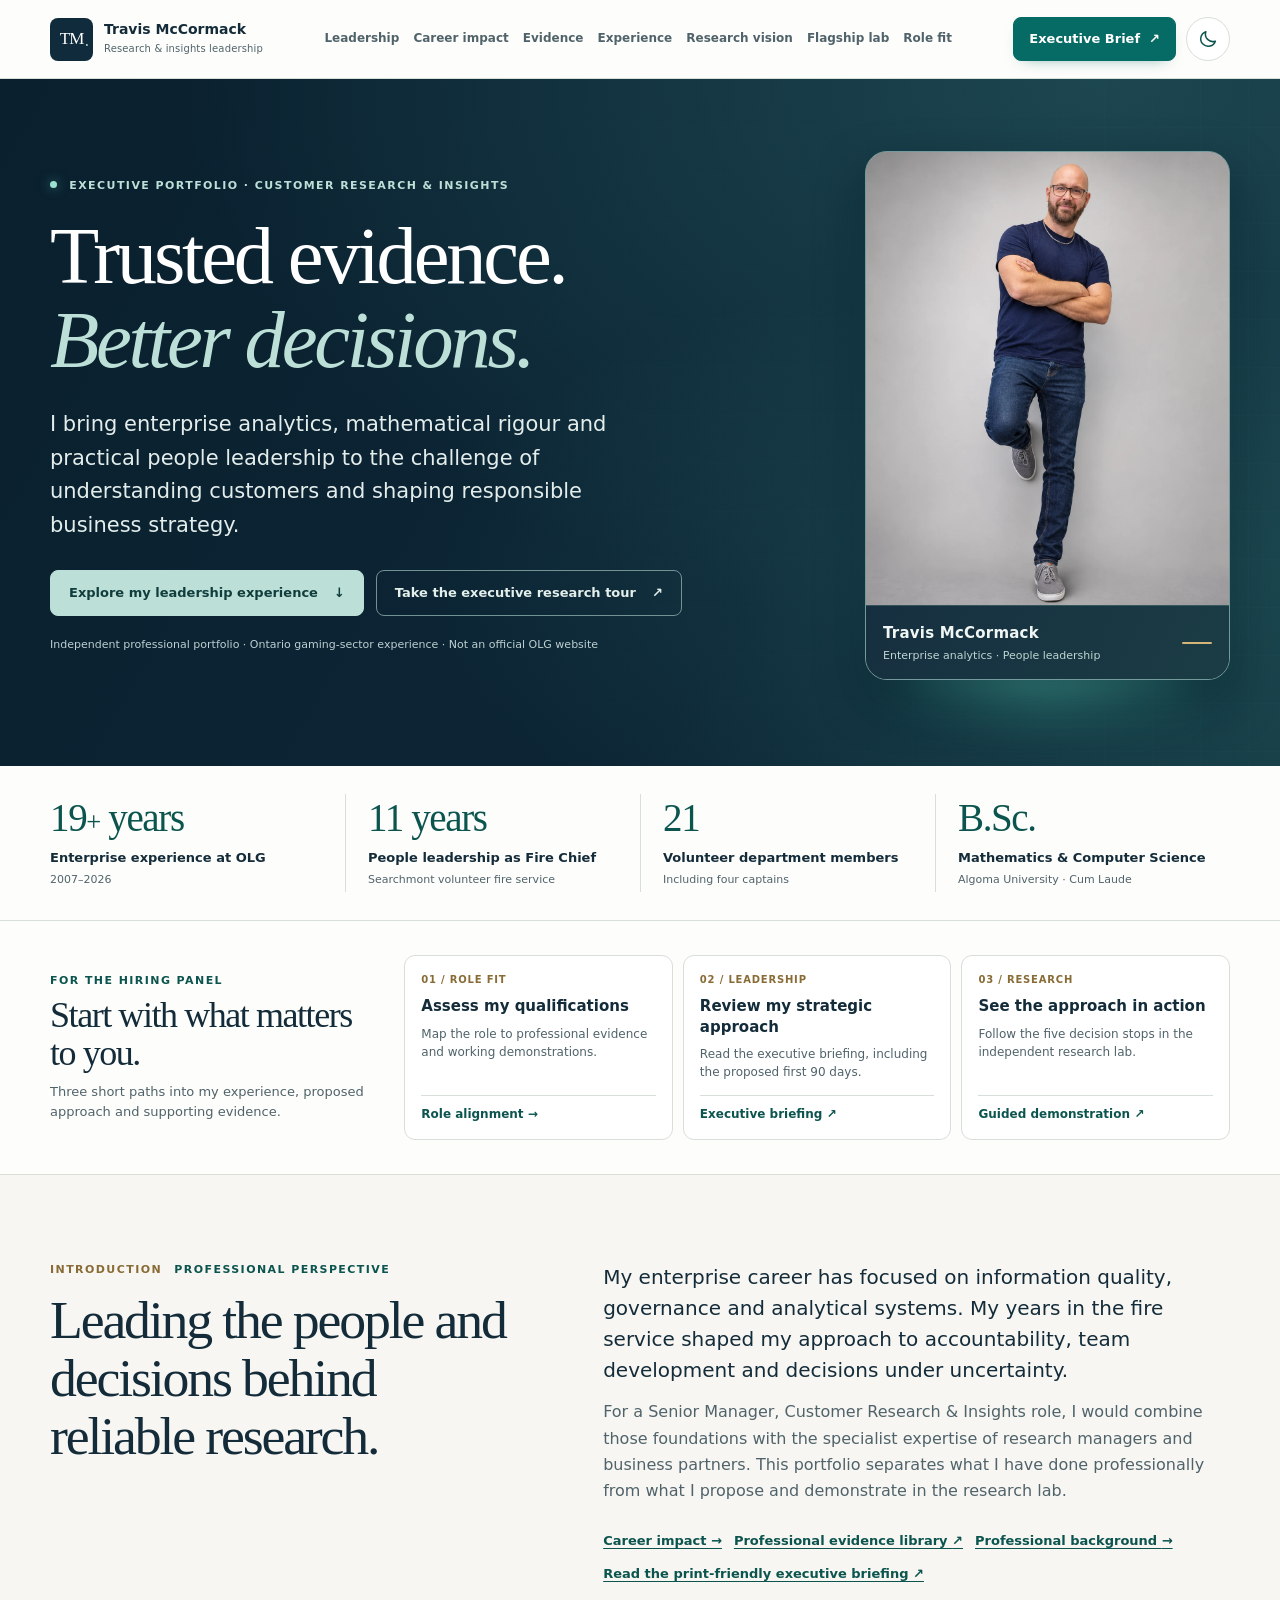
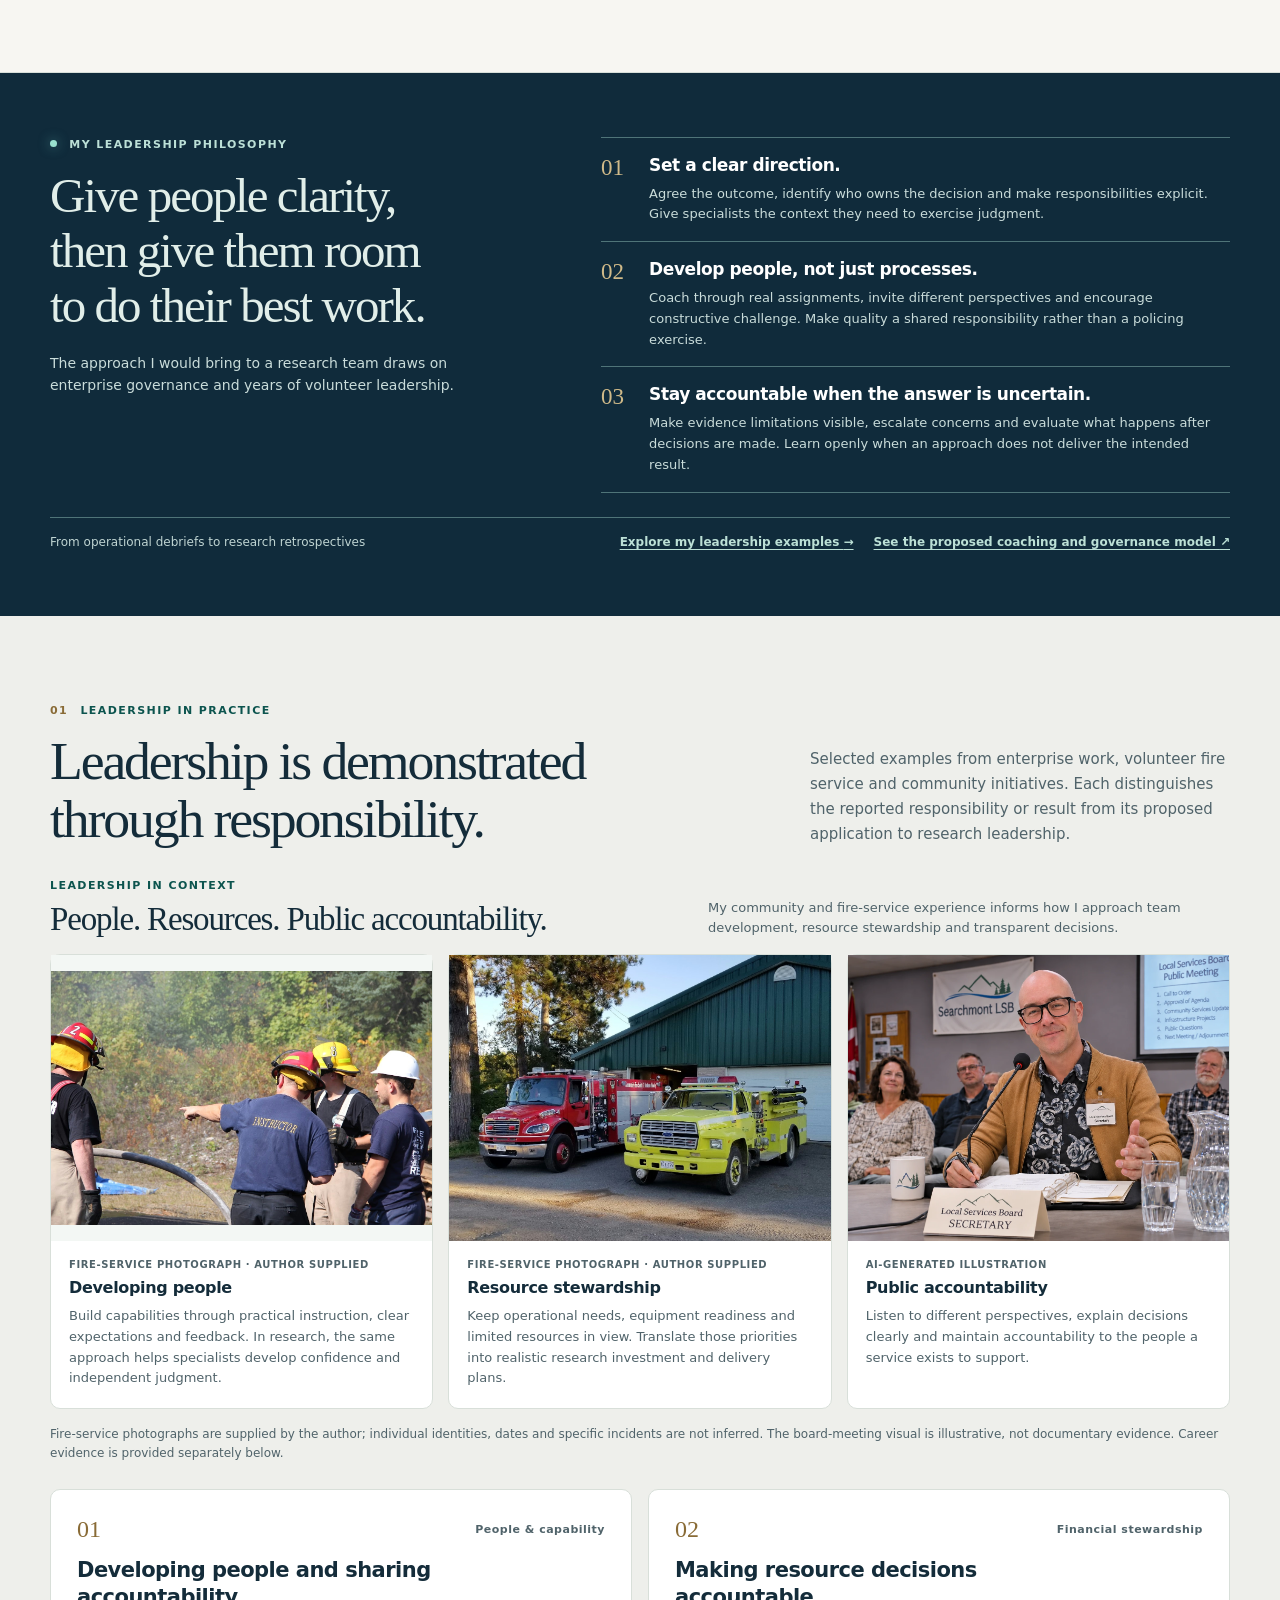
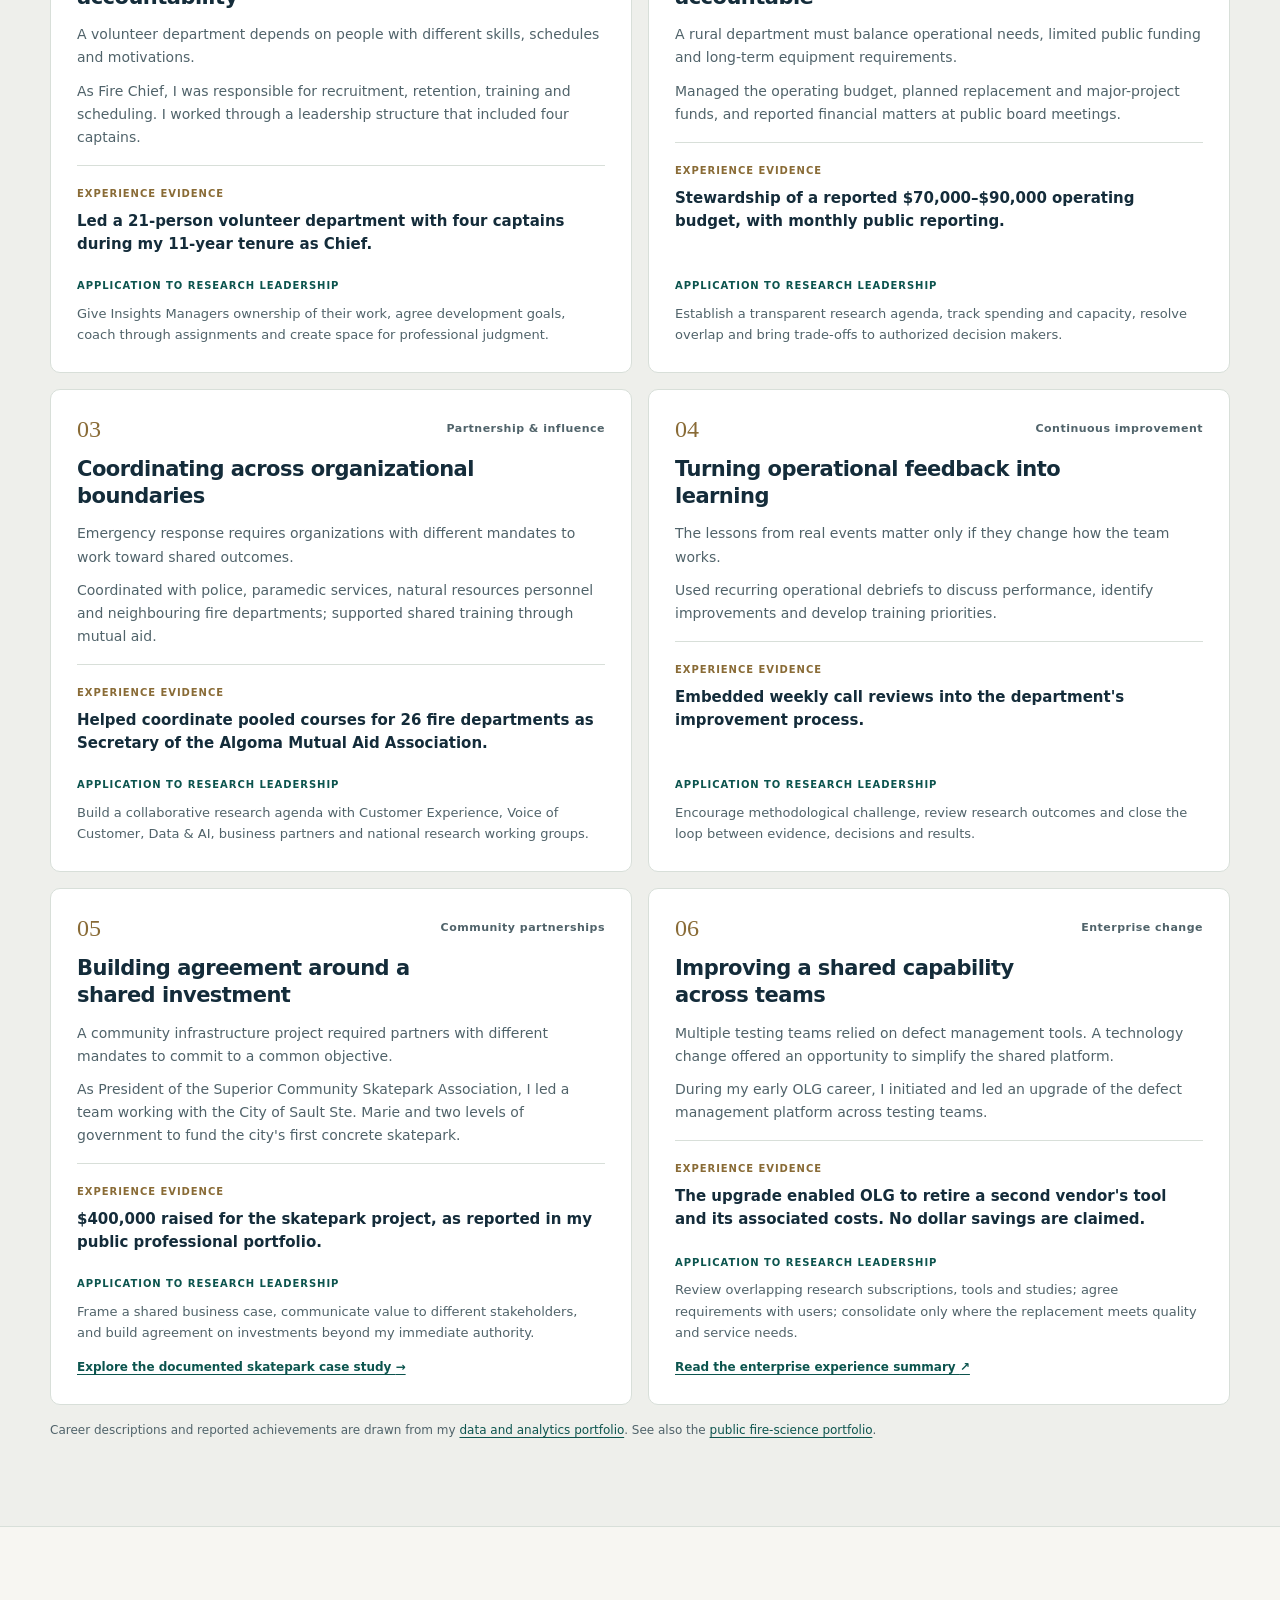
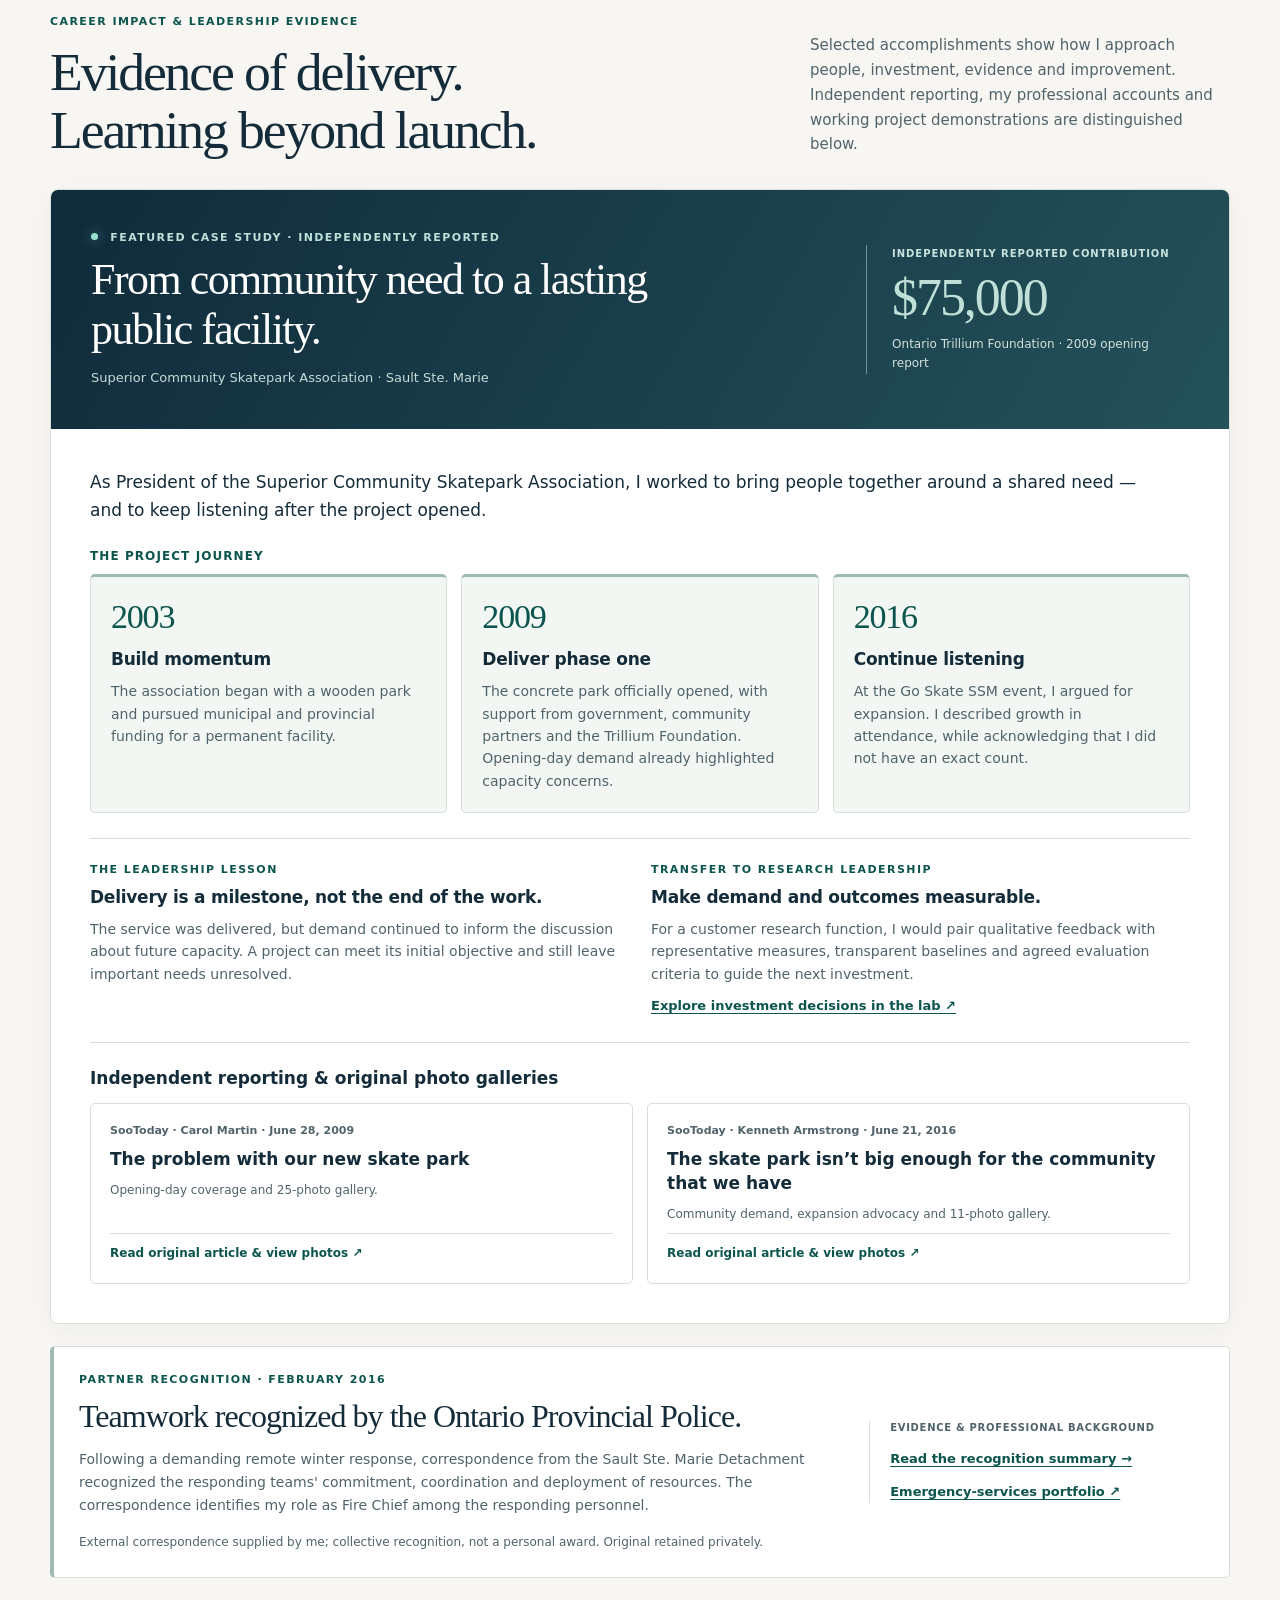
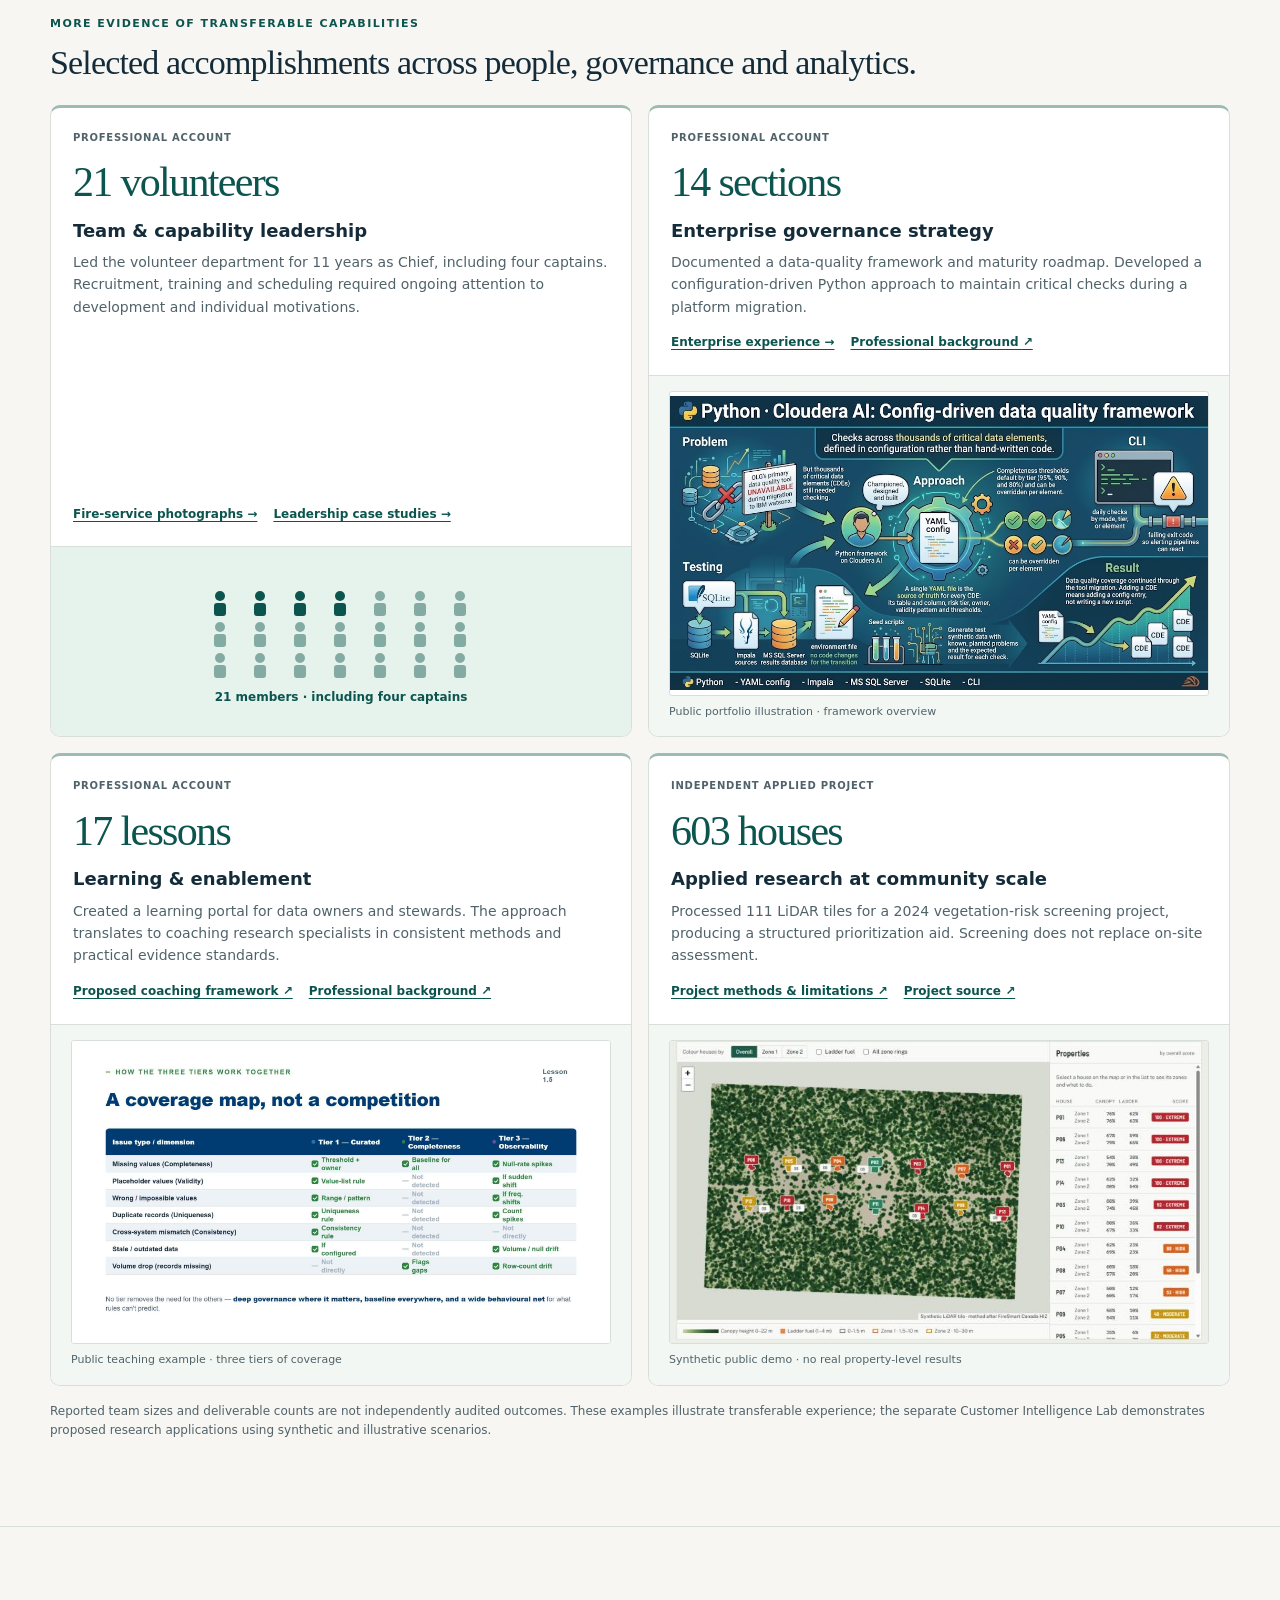
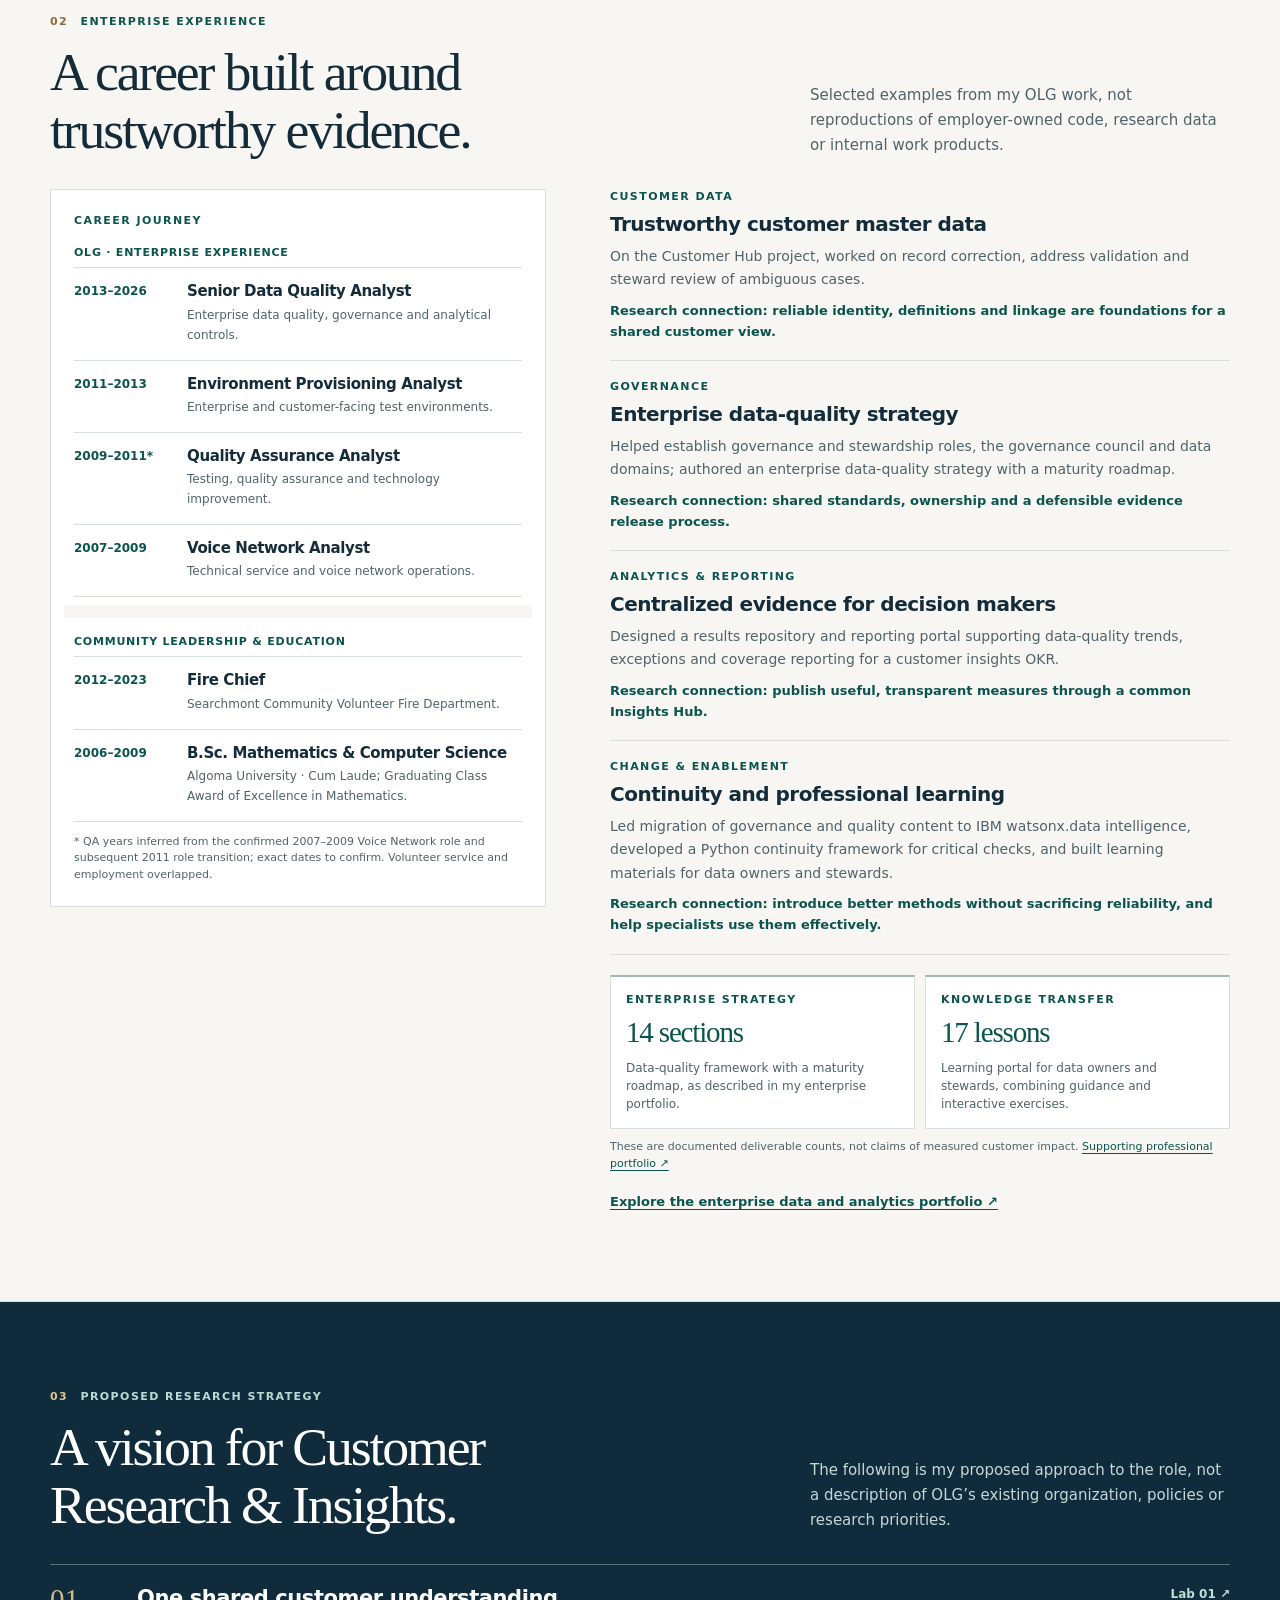
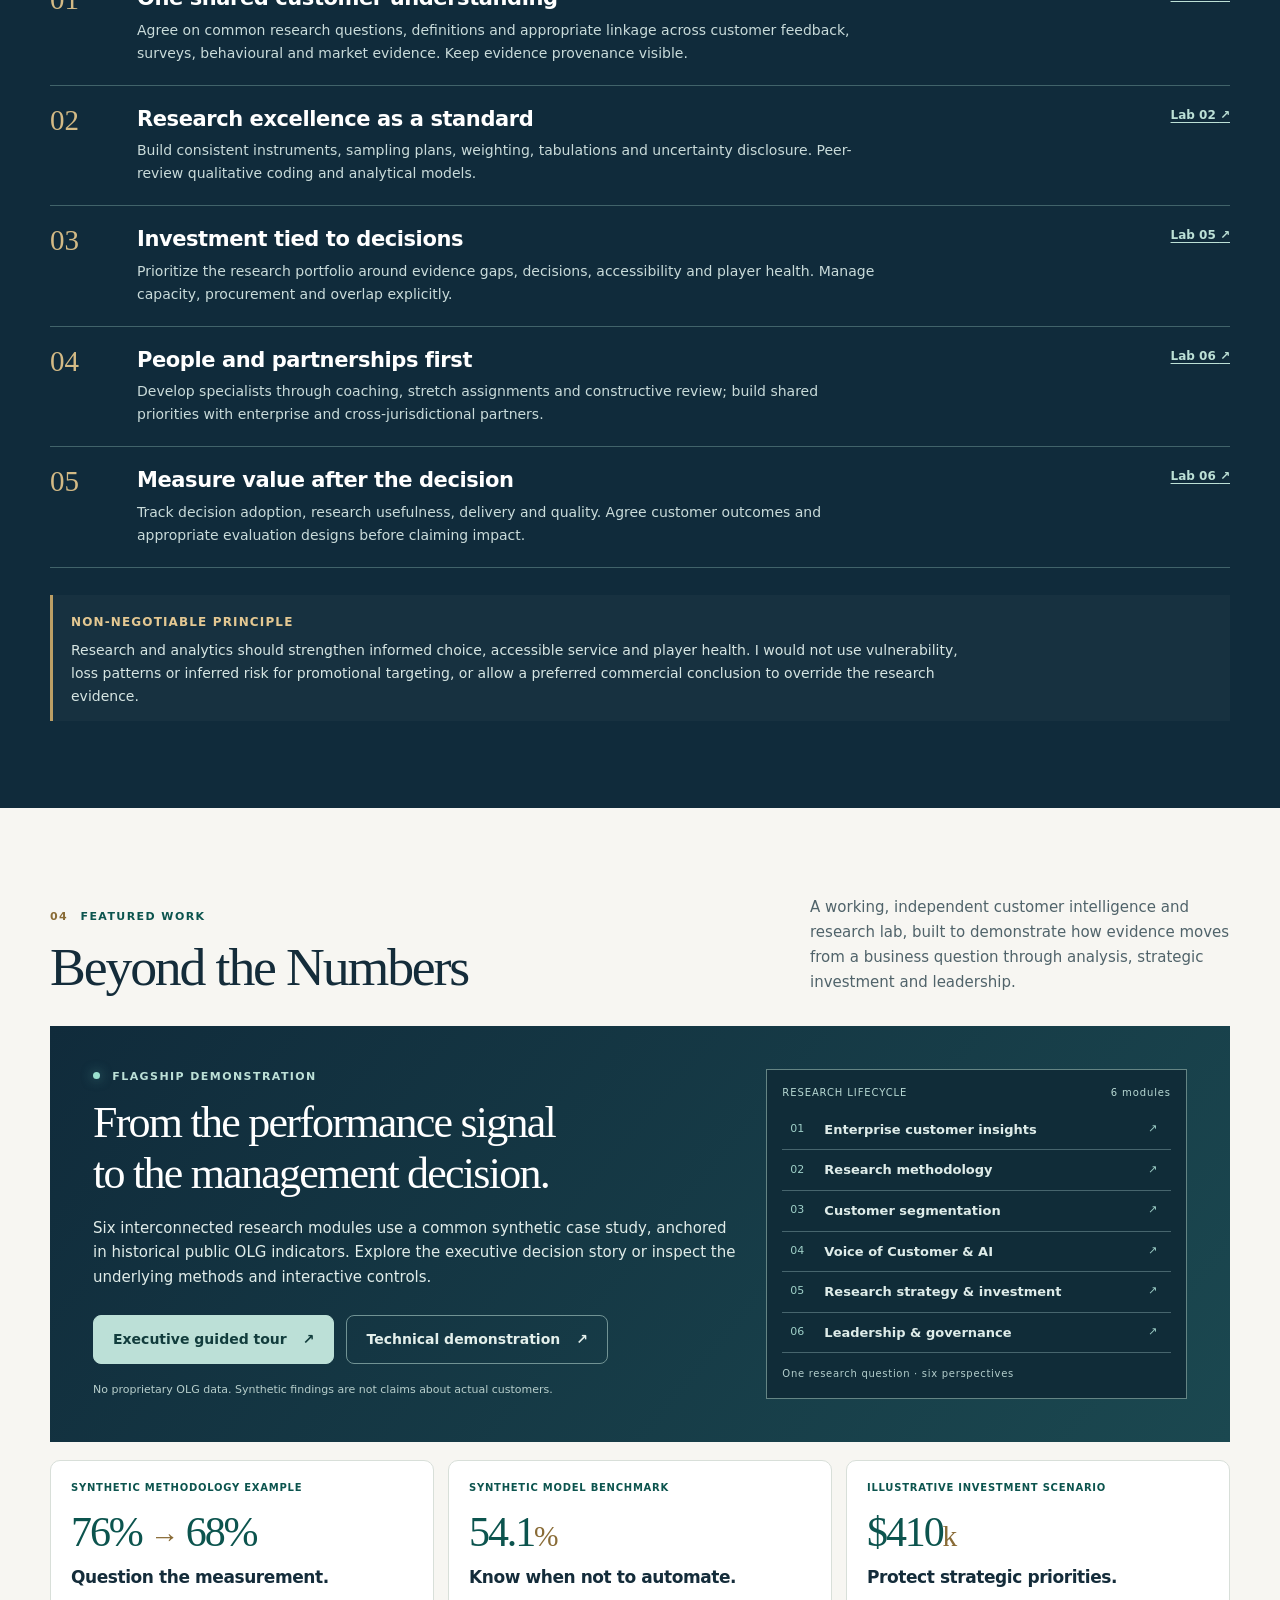
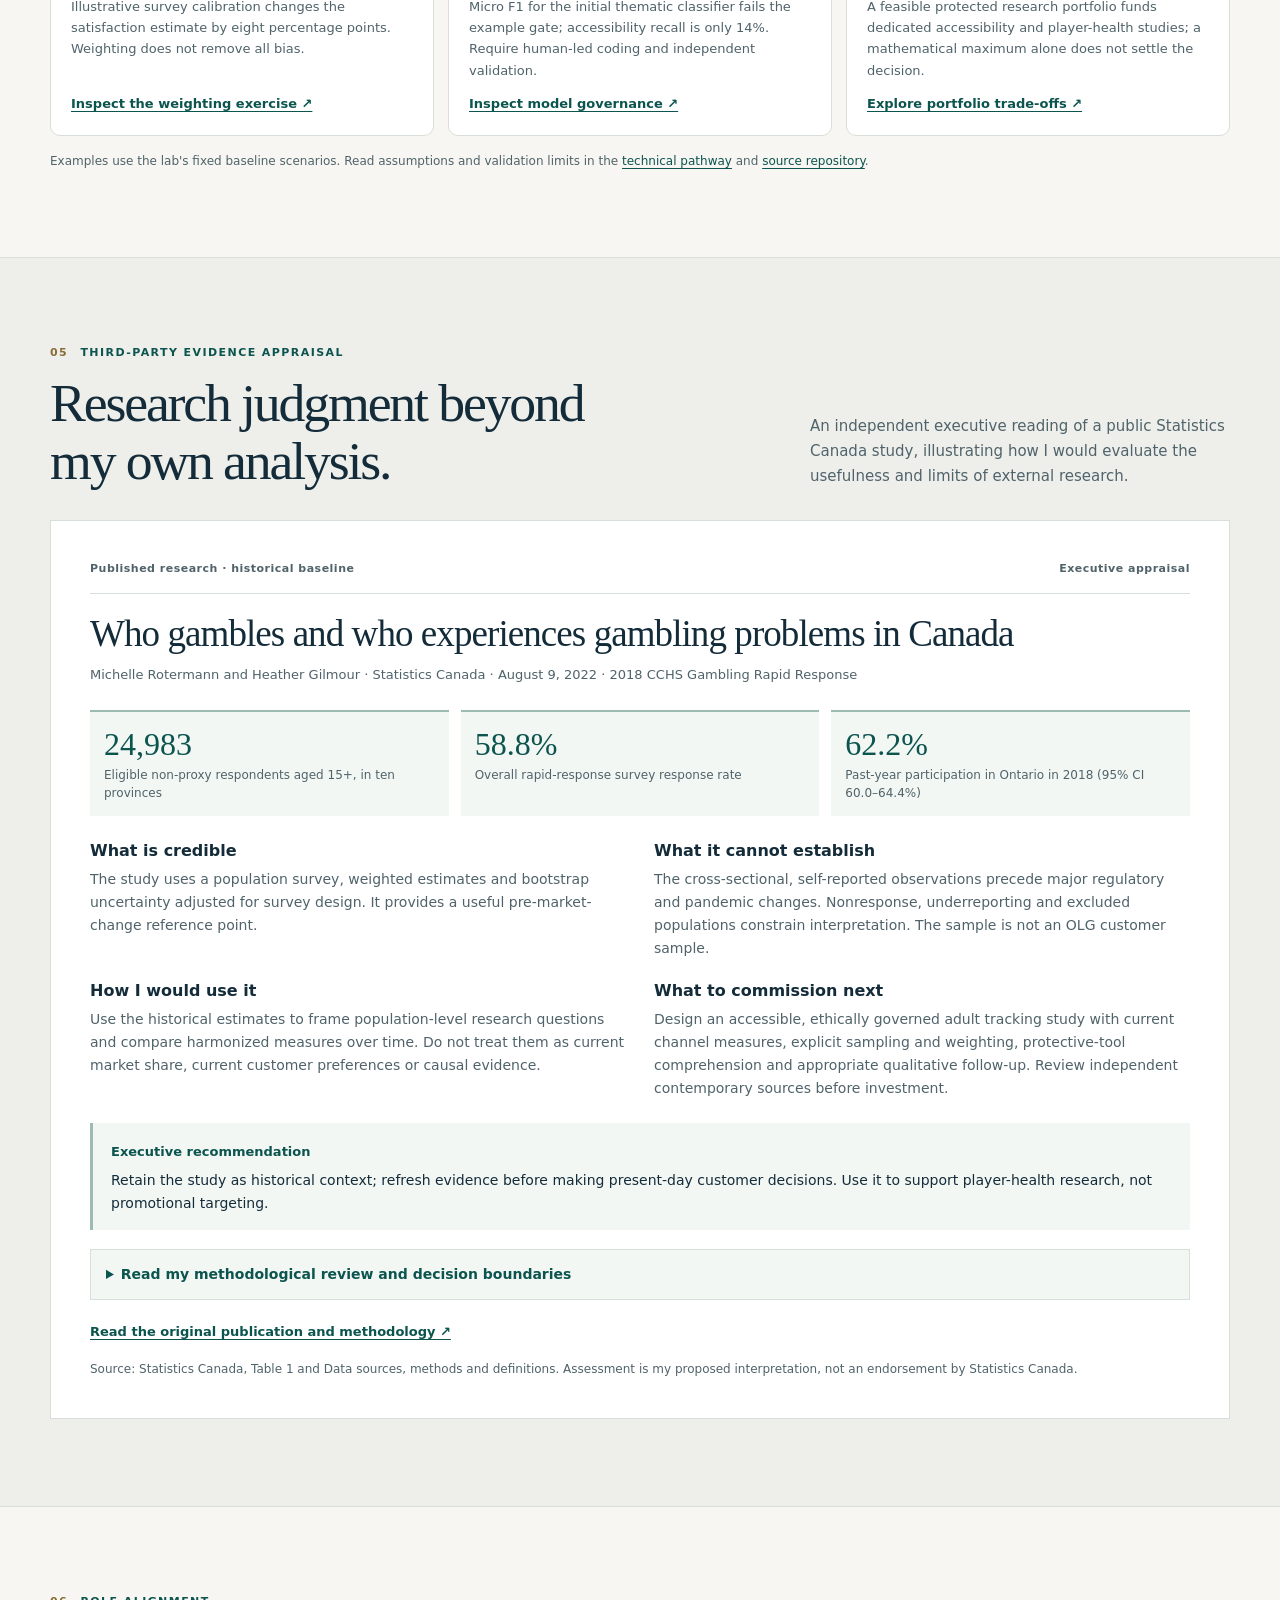
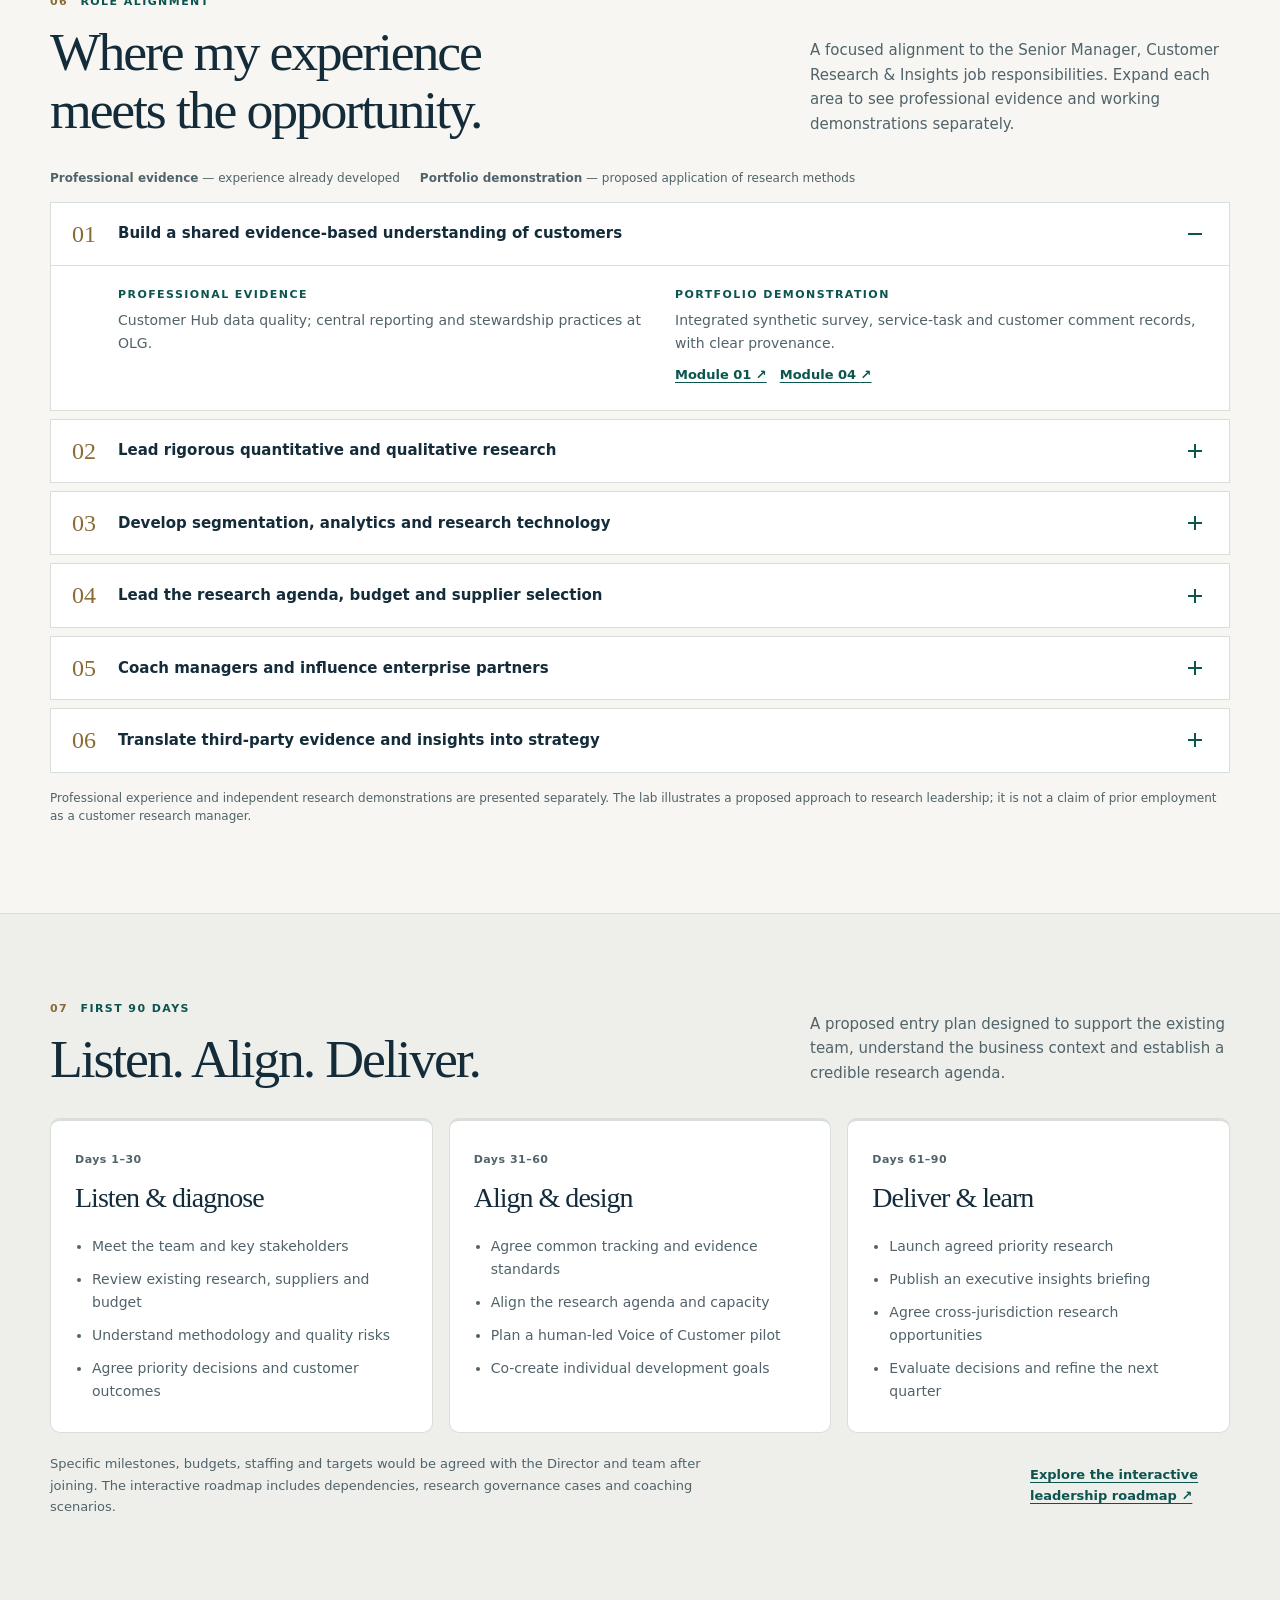
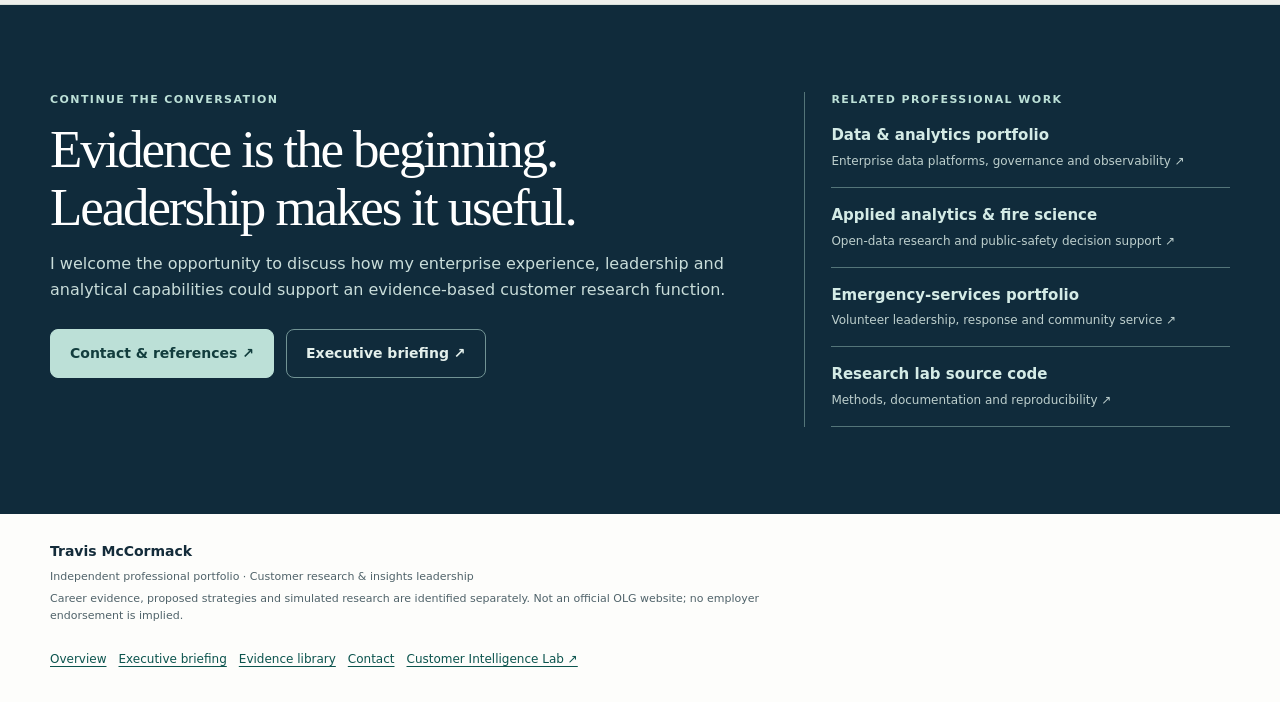
==== commit 43769079: "Release 0.10: compact theme toggle, prominent executive brief and concise skatepark story" ====
--- a/public/index.html
+++ b/public/index.html
@@ -1,4 +1,4 @@
-<!doctype html><html lang="en-CA"><head><meta charset="utf-8"><meta name="viewport" content="width=device-width,initial-scale=1"><meta name="theme-color" content="#102b3b"><title>Travis McCormack | Customer Research &amp; Insights Leadership</title><meta name="description" content="Executive portfolio connecting enterprise analytics, people leadership and a proposed customer research strategy, with a six-module interactive research lab."><link rel="canonical" href="https://travis-mccormack-insights.com/"><meta property="og:type" content="website"><meta property="og:title" content="Travis McCormack | Customer Research &amp; Insights Leadership"><meta property="og:description" content="Executive portfolio connecting enterprise analytics, people leadership and a proposed customer research strategy, with a six-module interactive research lab."><meta property="og:url" content="https://travis-mccormack-insights.com/"><link rel="icon" href="favicon.svg" type="image/svg+xml"><script src="theme-v09.js"></script><link rel="stylesheet" href="styles-v09.css"></head><body><a class="skip" href="#main">Skip to content</a><header class="site-header"><div class="wrap mast"><a class="brand" href="./" aria-label="Travis McCormack, home"><span class="monogram" aria-hidden="true">TM<span>.</span></span><span><strong>Travis McCormack</strong><small>Research &amp; insights leadership</small></span></a><nav aria-label="Main navigation"><a href="#leadership">Leadership</a><a href="#impact">Career impact</a><a href="evidence.html">Evidence</a><a href="#experience">Experience</a><a href="#strategy">Research vision</a><a href="#work">Flagship lab</a><a href="#alignment">Role fit</a></nav><div class="head-actions"><a href="briefing.html" class="button small outline mast-brief">Executive brief <span aria-hidden="true">↗</span></a><button class="theme-switch" id="themeToggle" type="button" aria-label="Switch to dark mode" hidden><svg class="moon" viewBox="0 0 24 24" aria-hidden="true"><path d="M20.8 14.6A9 9 0 0 1 9.4 3.2 9 9 0 1 0 20.8 14.6Z"/></svg><svg class="sun" viewBox="0 0 24 24" aria-hidden="true"><circle cx="12" cy="12" r="4"/><path d="M12 2v2M12 20v2M2 12h2M20 12h2M4.9 4.9l1.4 1.4m11.4 11.4 1.4 1.4m0-14.2-1.4 1.4M6.3 17.7l-1.4 1.4"/></svg><span id="themeLabel">Dark mode</span></button></div></div></header><main id="main">
+<!doctype html><html lang="en-CA"><head><meta charset="utf-8"><meta name="viewport" content="width=device-width,initial-scale=1"><meta name="theme-color" content="#102b3b"><title>Travis McCormack | Customer Research &amp; Insights Leadership</title><meta name="description" content="Executive portfolio connecting enterprise analytics, people leadership and a proposed customer research strategy, with a six-module interactive research lab."><link rel="canonical" href="https://travis-mccormack-insights.com/"><meta property="og:type" content="website"><meta property="og:title" content="Travis McCormack | Customer Research &amp; Insights Leadership"><meta property="og:description" content="Executive portfolio connecting enterprise analytics, people leadership and a proposed customer research strategy, with a six-module interactive research lab."><meta property="og:url" content="https://travis-mccormack-insights.com/"><link rel="icon" href="favicon.svg" type="image/svg+xml"><script src="theme-v10.js"></script><link rel="stylesheet" href="styles-v10.css"></head><body><a class="skip" href="#main">Skip to content</a><header class="site-header"><div class="wrap mast"><a class="brand" href="./" aria-label="Travis McCormack, home"><span class="monogram" aria-hidden="true">TM<span>.</span></span><span><strong>Travis McCormack</strong><small>Research &amp; insights leadership</small></span></a><nav aria-label="Main navigation"><a href="#leadership">Leadership</a><a href="#impact">Career impact</a><a href="evidence.html">Evidence</a><a href="#experience">Experience</a><a href="#strategy">Research vision</a><a href="#work">Flagship lab</a><a href="#alignment">Role fit</a></nav><div class="head-actions"><a href="briefing.html" class="button small mast-brief">Executive Brief <span aria-hidden="true">↗</span></a><button class="theme-switch" id="themeToggle" type="button" aria-label="Switch to dark mode" title="Switch to dark mode" hidden><svg class="moon" viewBox="0 0 24 24" aria-hidden="true"><path d="M20.8 14.6A9 9 0 0 1 9.4 3.2 9 9 0 1 0 20.8 14.6Z"/></svg><svg class="sun" viewBox="0 0 24 24" aria-hidden="true"><circle cx="12" cy="12" r="4"/><path d="M12 2v2M12 20v2M2 12h2M20 12h2M4.9 4.9l1.4 1.4m11.4 11.4 1.4 1.4m0-14.2-1.4 1.4M6.3 17.7l-1.4 1.4"/></svg></button></div></div></header><main id="main">
 <section class="hero"><div class="wrap hero-grid"><div class="hero-copy"><p class="eyebrow light"><span class="dot"></span> Executive portfolio · Customer research &amp; insights</p><h1>Trusted evidence.<br><em>Better decisions.</em></h1><p class="hero-lead">I bring enterprise analytics, mathematical rigour and practical people leadership to the challenge of understanding customers and shaping responsible business strategy.</p><div class="hero-actions"><a class="button primary" href="#leadership">Explore my leadership experience <span aria-hidden="true">↓</span></a><a class="button ghost" href="https://searchmont-analytics.github.io/customer-intelligence-lab/#executive-1">Take the executive research tour <span aria-hidden="true">↗</span></a></div><p class="hero-note">Independent professional portfolio · Ontario gaming-sector experience · Not an official OLG website</p></div>
 <div class="portrait-stage"><figure class="hero-portrait"><div class="portrait-image"><img src="assets/travis-full-portrait-hq.webp" width="1122" height="1402" alt="Full-length studio portrait of the portfolio author, arms crossed, wearing a navy shirt, jeans and glasses, with one leg raised." fetchpriority="high" decoding="async"></div><figcaption><div><strong>Travis McCormack</strong><span>Enterprise analytics · People leadership</span></div><span class="portrait-accent" aria-hidden="true"></span></figcaption></figure></div></div></section>
 <section class="evidence-strip" aria-label="Professional foundations"><div class="wrap stats"><div><strong>19<span>+</span> years</strong><p>Enterprise experience at OLG</p><small>2007–2026</small></div><div><strong>11 years</strong><p>People leadership as Fire Chief</p><small>Searchmont volunteer fire service</small></div><div><strong>21</strong><p>Volunteer department members</p><small>Including four captains</small></div><div><strong>B.Sc.</strong><p>Mathematics &amp; Computer Science</p><small>Algoma University · Cum Laude</small></div></div></section>
@@ -11,10 +11,9 @@
 <div class="section-heading"><div><p class="eyebrow">Career impact &amp; leadership evidence</p><h2 id="impact-title">Evidence of delivery.<br>Learning beyond launch.</h2></div><p class="section-intro">Selected accomplishments show how I approach people, investment, evidence and improvement. Independent reporting, my professional accounts and working project demonstrations are distinguished below.</p></div>
 <article class="impact-feature" id="impact-skatepark" aria-labelledby="skatepark-title">
 <div class="impact-feature-head"><div><p class="eyebrow light"><span class="dot"></span> Featured case study · Independently reported</p><h3 id="skatepark-title">From community need to a lasting public facility.</h3><p>Superior Community Skatepark Association · Sault Ste. Marie</p></div><div class="impact-feature-metric"><span class="impact-grant-label">Independently reported contribution</span><strong>$75,000</strong><span>Ontario Trillium Foundation · 2009 opening report</span></div></div>
-<div class="impact-feature-body"><p class="impact-lead">The skatepark initiative demonstrates the work of bringing people together around a shared need — and continuing to listen after a project opens. Local reporting identifies me as association president in both 2009 and 2016.</p>
+<div class="impact-feature-body"><p class="impact-lead">As President of the Superior Community Skatepark Association, I worked to bring people together around a shared need — and to keep listening after the project opened.</p>
 <h4 class="impact-subheading">The project journey</h4><div class="impact-journey" aria-label="Reported skatepark project milestones"><article><span class="impact-year">2003</span><h4>Build momentum</h4><p>The association began with a wooden park and pursued municipal and provincial funding for a permanent facility.</p></article><article><span class="impact-year">2009</span><h4>Deliver phase one</h4><p>The concrete park officially opened, with support from government, community partners and the Trillium Foundation. Opening-day demand already highlighted capacity concerns.</p></article><article><span class="impact-year">2016</span><h4>Continue listening</h4><p>At the Go Skate SSM event, I argued for expansion. I described growth in attendance, while acknowledging that I did not have an exact count.</p></article></div>
 <div class="impact-analysis"><div><p class="eyebrow">The leadership lesson</p><h4>Delivery is a milestone, not the end of the work.</h4><p>The service was delivered, but demand continued to inform the discussion about future capacity. A project can meet its initial objective and still leave important needs unresolved.</p></div><div><p class="eyebrow">Transfer to research leadership</p><h4>Make demand and outcomes measurable.</h4><p>For a customer research function, I would pair qualitative feedback with representative measures, transparent baselines and agreed evaluation criteria to guide the next investment.</p><a class="inline-link" href="https://searchmont-analytics.github.io/customer-intelligence-lab/#module-5">Explore investment decisions in the lab ↗</a></div></div>
-<div class="impact-evidence-note"><strong>Evidence boundaries</strong><p>My professional portfolio reports $400,000 raised for the project. The two news reports independently corroborate the leadership role, the 2009 opening, a specific $75,000 grant and later advocacy. They do not verify the full funding total, exact attendance growth or completion of phase two. <a href="https://data-analytics-travis-mccormack.com/#leadership">Read my professional account ↗</a></p></div>
 <h4 class="press-heading">Independent reporting &amp; original photo galleries</h4><div class="press-grid"><a class="press-card" href="https://www.sootoday.com/local-news/the-problem-with-our-new-skate-park-25-photos-124248"><span class="press-source">SooToday · Carol Martin · June 28, 2009</span><strong>The problem with our new skate park</strong><span class="press-caption">Opening-day coverage and 25-photo gallery.</span><span class="press-action">Read original article &amp; view photos <span aria-hidden="true">↗</span></span></a><a class="press-card" href="https://www.sootoday.com/local-news/the-skate-park-isnt-big-enough-for-the-community-that-we-have-11-photos-322287"><span class="press-source">SooToday · Kenneth Armstrong · June 21, 2016</span><strong>The skate park isn’t big enough for the community that we have</strong><span class="press-caption">Community demand, expansion advocacy and 11-photo gallery.</span><span class="press-action">Read original article &amp; view photos <span aria-hidden="true">↗</span></span></a></div></div></article>
 <article class="impact-recognition" aria-labelledby="opp-recognition-title"><div><p class="eyebrow">Partner recognition · February 2016</p><h3 id="opp-recognition-title">Teamwork recognized by the Ontario Provincial Police.</h3><p>Following a demanding remote winter response, correspondence from the Sault Ste. Marie Detachment recognized the responding teams' commitment, coordination and deployment of resources. The correspondence identifies my role as Fire Chief among the responding personnel.</p><p class="source-note">External correspondence supplied by me; collective recognition, not a personal award. Original retained privately.</p></div><div class="impact-recognition-side"><span class="library-type">Evidence &amp; professional background</span><a class="inline-link" href="evidence.html#recognition">Read the recognition summary →</a><a class="inline-link" href="https://travis-mccormack-emergency-service.com/">Emergency-services portfolio ↗</a></div></article><div class="impact-more"><p class="eyebrow">More evidence of transferable capabilities</p><h3>Selected accomplishments across people, governance and analytics.</h3><div class="impact-grid"><article class="impact-achievement"><div class="impact-achievement-copy"><span class="impact-tag">Professional account</span><strong class="impact-number">21 volunteers</strong><h4>Team &amp; capability leadership</h4><p>Led the volunteer department for 11 years as Chief, including four captains. Recruitment, training and scheduling required ongoing attention to development and individual motivations.</p><div class="impact-achievement-links"><a class="inline-link" href="#leadership-visuals">Fire-service photographs →</a><a class="inline-link" href="#leadership">Leadership case studies →</a></div></div><div class="impact-team-visual" aria-hidden="true"><svg viewBox="0 0 300 105" role="presentation"><g fill="#0c544e"><circle cx="29" cy="20" r="5" opacity="1"/><rect x="23" y="27" width="12" height="13" rx="3" opacity="1"/><circle cx="69" cy="20" r="5" opacity="1"/><rect x="63" y="27" width="12" height="13" rx="3" opacity="1"/><circle cx="109" cy="20" r="5" opacity="1"/><rect x="103" y="27" width="12" height="13" rx="3" opacity="1"/><circle cx="149" cy="20" r="5" opacity="1"/><rect x="143" y="27" width="12" height="13" rx="3" opacity="1"/><circle cx="189" cy="20" r="5" opacity="0.45"/><rect x="183" y="27" width="12" height="13" rx="3" opacity="0.45"/><circle cx="229" cy="20" r="5" opacity="0.45"/><rect x="223" y="27" width="12" height="13" rx="3" opacity="0.45"/><circle cx="269" cy="20" r="5" opacity="0.45"/><rect x="263" y="27" width="12" height="13" rx="3" opacity="0.45"/><circle cx="29" cy="51" r="5" opacity="0.45"/><rect x="23" y="58" width="12" height="13" rx="3" opacity="0.45"/><circle cx="69" cy="51" r="5" opacity="0.45"/><rect x="63" y="58" width="12" height="13" rx="3" opacity="0.45"/><circle cx="109" cy="51" r="5" opacity="0.45"/><rect x="103" y="58" width="12" height="13" rx="3" opacity="0.45"/><circle cx="149" cy="51" r="5" opacity="0.45"/><rect x="143" y="58" width="12" height="13" rx="3" opacity="0.45"/><circle cx="189" cy="51" r="5" opacity="0.45"/><rect x="183" y="58" width="12" height="13" rx="3" opacity="0.45"/><circle cx="229" cy="51" r="5" opacity="0.45"/><rect x="223" y="58" width="12" height="13" rx="3" opacity="0.45"/><circle cx="269" cy="51" r="5" opacity="0.45"/><rect x="263" y="58" width="12" height="13" rx="3" opacity="0.45"/><circle cx="29" cy="82" r="5" opacity="0.45"/><rect x="23" y="89" width="12" height="13" rx="3" opacity="0.45"/><circle cx="69" cy="82" r="5" opacity="0.45"/><rect x="63" y="89" width="12" height="13" rx="3" opacity="0.45"/><circle cx="109" cy="82" r="5" opacity="0.45"/><rect x="103" y="89" width="12" height="13" rx="3" opacity="0.45"/><circle cx="149" cy="82" r="5" opacity="0.45"/><rect x="143" y="89" width="12" height="13" rx="3" opacity="0.45"/><circle cx="189" cy="82" r="5" opacity="0.45"/><rect x="183" y="89" width="12" height="13" rx="3" opacity="0.45"/><circle cx="229" cy="82" r="5" opacity="0.45"/><rect x="223" y="89" width="12" height="13" rx="3" opacity="0.45"/><circle cx="269" cy="82" r="5" opacity="0.45"/><rect x="263" y="89" width="12" height="13" rx="3" opacity="0.45"/></g></svg><span>21 members · including four captains</span></div></article><article class="impact-achievement"><div class="impact-achievement-copy"><span class="impact-tag">Professional account</span><strong class="impact-number">14 sections</strong><h4>Enterprise governance strategy</h4><p>Documented a data-quality framework and maturity roadmap. Developed a configuration-driven Python approach to maintain critical checks during a platform migration.</p><div class="impact-achievement-links"><a class="inline-link" href="#experience">Enterprise experience →</a><a class="inline-link" href="https://data-analytics-travis-mccormack.com/">Professional background ↗</a></div></div><figure class="impact-project-image"><a href="assets/governance-framework.jpg" aria-label="Open full-size image: Public portfolio illustration · framework overview"><img src="assets/governance-framework.jpg" width="1024" height="559" alt="Public portfolio infographic of a configuration-driven data-quality framework." loading="lazy" decoding="async"></a><figcaption>Public portfolio illustration · framework overview</figcaption></figure></article><article class="impact-achievement"><div class="impact-achievement-copy"><span class="impact-tag">Professional account</span><strong class="impact-number">17 lessons</strong><h4>Learning &amp; enablement</h4><p>Created a learning portal for data owners and stewards. The approach translates to coaching research specialists in consistent methods and practical evidence standards.</p><div class="impact-achievement-links"><a class="inline-link" href="https://searchmont-analytics.github.io/customer-intelligence-lab/#module-6">Proposed coaching framework ↗</a><a class="inline-link" href="https://data-analytics-travis-mccormack.com/">Professional background ↗</a></div></div><figure class="impact-project-image"><a href="assets/lesson-coverage-map.png" aria-label="Open full-size image: Public teaching example · three tiers of coverage"><img src="assets/lesson-coverage-map.png" width="1649" height="928" alt="Public lesson graphic comparing three tiers of data-quality coverage." loading="lazy" decoding="async"></a><figcaption>Public teaching example · three tiers of coverage</figcaption></figure></article><article class="impact-achievement"><div class="impact-achievement-copy"><span class="impact-tag">Independent applied project</span><strong class="impact-number">603 houses</strong><h4>Applied research at community scale</h4><p>Processed 111 LiDAR tiles for a 2024 vegetation-risk screening project, producing a structured prioritization aid. Screening does not replace on-site assessment.</p><div class="impact-achievement-links"><a class="inline-link" href="https://travis-mccormack-analytics.com/#projects">Project methods &amp; limitations ↗</a><a class="inline-link" href="https://github.com/searchmont-analytics/smt-firesmart-assessment-lidar">Project source ↗</a></div></div><figure class="impact-project-image"><a href="assets/firesmart-demo.png" aria-label="Open full-size image: Synthetic public demo · no real property-level results"><img src="assets/firesmart-demo.png" width="752" height="422" alt="Public synthetic FireSmart demonstration map and screening table." loading="lazy" decoding="async"></a><figcaption>Synthetic public demo · no real property-level results</figcaption></figure></article></div><p class="source-note">Reported team sizes and deliverable counts are not independently audited outcomes. These examples illustrate transferable experience; the separate Customer Intelligence Lab demonstrates proposed research applications using synthetic and illustrative scenarios.</p></div>
 </div></section>
--- a/public/styles-v10.css
+++ b/public/styles-v10.css
@@ -0,0 +1,305 @@
+:root{--ink:#142c3a;--navy:#102b3b;--deep:#0a202e;--teal:#076b65;--teal-dark:#0c544e;--mint:#bbded4;--gold:#b7985f;--paper:#fff;--canvas:#f7f6f2;--soft:#efefea;--line:#d8dfd9;--muted:#50636a;--max:1180px;--sans:system-ui,-apple-system,BlinkMacSystemFont,"Segoe UI",sans-serif;--serif:Georgia,"Times New Roman",serif}*{box-sizing:border-box}html{scroll-padding-top:86px}body{margin:0;background:var(--canvas);color:var(--ink);font:16px/1.65 var(--sans);overflow-wrap:break-word}h1,h2,h3,h4,p{margin:0}h1,h2{font-family:var(--serif);font-weight:400;letter-spacing:-.04em;line-height:1.08}h3{font-size:1.18rem;letter-spacing:-.025em;line-height:1.3}h4{font-size:1rem;line-height:1.35}a{color:var(--teal-dark);text-decoration:underline;text-underline-offset:3px}a:hover{text-decoration-thickness:2px}a:focus-visible,summary:focus-visible{outline:3px solid #0e827b;outline-offset:4px}a,summary{-webkit-tap-highlight-color:transparent}.skip{position:absolute;left:16px;top:-100px;background:white;color:var(--ink);padding:12px 16px;z-index:20}.skip:focus{top:8px}.wrap{width:min(var(--max),calc(100% - 72px));margin-inline:auto}.site-header{background:#fdfdfb;border-bottom:1px solid var(--line);position:sticky;top:0;z-index:5}.mast{min-height:78px;display:flex;align-items:center;gap:24px;justify-content:space-between}.brand{display:flex;gap:11px;align-items:center;text-decoration:none;color:var(--ink);flex-shrink:0}.monogram{width:43px;height:43px;display:grid;place-content:center;background:var(--navy);color:#fff;font-family:var(--serif);font-size:17px;letter-spacing:-.06em;position:relative}.monogram>span{color:#b0d8cf;position:absolute;bottom:5px;right:5px}.brand strong,.brand small{display:block}.brand strong{font-size:14px;font-weight:730;line-height:1.25}.brand small{font-size:10px;color:var(--muted);letter-spacing:.015em;margin-top:3px}.mast nav{display:flex;align-items:center;gap:clamp(12px,2vw,28px);font-size:13px;flex-wrap:wrap}.mast nav a{font-weight:600;color:#3f555e;text-decoration:none;white-space:nowrap}.mast nav a:hover{color:var(--teal);text-decoration:underline}.button{display:inline-flex;align-items:center;justify-content:center;gap:16px;text-decoration:none;font-size:14px;font-weight:680;line-height:1.35;padding:14px 19px;min-height:48px;border:1px solid transparent;border-radius:4px;max-width:100%;text-align:center}.button:hover{text-decoration:none;filter:brightness(.94)}.button.primary{background:#c0e1d7;color:#103e3c;border-color:#c0e1d7}.button.ghost{background:transparent;color:#e8f1ef;border-color:#7fa3a4}.button.outline{color:var(--teal-dark);border-color:#9ebbb3;background:transparent}.button.small{font-size:12px;padding:10px 13px;min-height:40px;white-space:nowrap}.hero{background:radial-gradient(ellipse at 80% 0%,#204b52 0%,transparent 55%),linear-gradient(135deg,var(--deep),var(--navy) 65%,#173b43);color:#fff;padding:clamp(54px,8vw,108px) 0 clamp(50px,6vw,86px)}.hero-grid{display:grid;grid-template-columns:minmax(0,1.65fr) minmax(250px,.75fr);gap:clamp(35px,6vw,90px);align-items:center}.eyebrow{font-size:11px;font-weight:730;letter-spacing:.13em;text-transform:uppercase;line-height:1.45;color:var(--teal-dark)}.eyebrow>span:not(.dot){color:#896b36;margin-right:7px}.eyebrow.light{color:#b8dcd3}.dot{display:inline-block;width:7px;height:7px;border-radius:50%;background:#b6ded2;margin-right:7px;vertical-align:1px}.hero h1{font-size:clamp(47px,6.7vw,92px);font-weight:400;margin:22px 0 25px;color:white;max-width:850px}.hero h1 em{font-weight:400;color:#bce0d7;font-style:italic}.hero-lead{font-size:clamp(18px,2vw,22px);line-height:1.55;max-width:670px;color:#e0ebe9}.hero-actions,.link-row{display:flex;align-items:center;gap:12px;flex-wrap:wrap;margin-top:25px}.hero-note{font-size:12px;line-height:1.5;color:#bed1d1;margin-top:21px;max-width:600px}.hero-visual{border:1px solid #587b7d;background:#ffffff07;padding:20px;border-radius:4px;min-width:0}.visual-top{display:flex;justify-content:space-between;gap:8px;color:#b6d6d2;font-size:10px;letter-spacing:.12em;font-weight:650}.visual-frame{padding:9px 0}.visual-frame svg{display:block;width:100%;max-height:265px}.visual-bottom{border-top:1px solid #55787b;padding-top:14px}.visual-bottom strong{font-size:15px;font-weight:600;letter-spacing:.02em;color:#d0e8e2}.visual-bottom p{font-size:12px;color:#bdd1d0;margin-top:5px;line-height:1.5}.evidence-strip{background:#fefefb;border-bottom:1px solid var(--line)}.stats{display:grid;grid-template-columns:repeat(4,minmax(0,1fr));gap:0;padding:28px 0}.stats>div{padding:3px 22px;border-left:1px solid var(--line);min-width:0}.stats>div:first-child{border-left:0;padding-left:0}.stats strong{display:block;font:400 clamp(24px,3.2vw,39px)/1.1 var(--serif);color:var(--teal-dark);letter-spacing:-.035em}.stats strong span{font-size:.68em}.stats p{font-size:13px;font-weight:670;line-height:1.4;margin-top:9px}.stats small{font-size:11px;color:var(--muted);display:block;margin-top:4px}.section{padding:clamp(50px,7vw,87px) 0;border-bottom:1px solid var(--line)}.section-soft{background:#eeefeb}.overview-grid{display:grid;grid-template-columns:minmax(0,.95fr) minmax(0,1.25fr);gap:clamp(24px,6vw,85px);align-items:start}.overview-grid h2,.section-heading h2{font-size:clamp(34px,4.2vw,54px);margin-top:13px;max-width:650px}.lead-paragraph{font-size:20px;line-height:1.55;color:#263f48;margin-bottom:13px}.overview-grid p:not(.eyebrow):not(.lead-paragraph){color:var(--muted)}.inline-link{font-weight:680;font-size:13px;color:var(--teal-dark)}.section-heading{display:grid;grid-template-columns:minmax(0,1.3fr) minmax(0,.75fr);gap:32px;align-items:end;margin-bottom:30px}.section-intro{font-size:15px;color:var(--muted);line-height:1.65;max-width:470px;padding-bottom:2px}.case-grid{display:grid;grid-template-columns:repeat(2,minmax(0,1fr));gap:16px}.case-card{background:#fff;border:1px solid #d7dfd8;padding:26px;min-width:0;display:flex;flex-direction:column}.card-top{display:flex;justify-content:space-between;align-items:center;gap:8px;margin-bottom:14px}.number{font-family:var(--serif);font-size:24px;line-height:1.1;color:#8a7041}.label{font-size:11px;font-weight:650;letter-spacing:.045em;color:#416263}.case-card h3{font-size:21px;max-width:410px;margin-bottom:12px}.case-card>p{font-size:14px;color:var(--muted);margin-bottom:10px}.result{border-top:1px solid var(--line);padding-top:13px;margin-top:6px}.result>span,.transfer>span{font-size:10px;color:#8a7041;font-weight:740;text-transform:uppercase;letter-spacing:.095em}.result>p{font-size:15px;font-weight:650;line-height:1.5;margin-top:5px}.transfer{margin-top:auto;padding:16px 0 0}.transfer>span{color:var(--teal-dark)}.transfer p{font-size:13px;color:var(--muted);margin-top:5px}.source-note{font-size:12px;color:var(--muted);margin-top:16px;line-height:1.55}.experience-grid{display:grid;grid-template-columns:minmax(0,1fr) minmax(0,1.25fr);gap:clamp(25px,5vw,65px)}.timeline{padding:23px;background:#fff;border:1px solid var(--line);align-self:start}.timeline>.eyebrow{margin-bottom:11px}.timeline article{display:grid;grid-template-columns:103px minmax(0,1fr);gap:10px;padding:14px 0;border-bottom:1px solid #e8ece7}.timeline article time{font-size:12px;color:var(--teal-dark);font-weight:700;font-variant-numeric:tabular-nums}.timeline article h3{font-size:15px}.timeline article p{font-size:12px;color:var(--muted);margin-top:4px}.timeline-divider{height:13px;background:var(--canvas);margin:8px -10px 0}.timeline>small{display:block;font-size:11px;color:var(--muted);line-height:1.5;margin-top:12px}.achievement-list article{border-bottom:1px solid var(--line);padding:18px 0}.achievement-list article:first-child{padding-top:0}.achievement-list h3{font-size:20px;margin:6px 0 8px}.achievement-list p:not(.eyebrow){font-size:14px;color:var(--muted)}.achievement-list p.relevance{color:var(--teal-dark);font-size:13px;margin-top:8px;font-weight:600}.achievement-list>a{display:inline-block;margin-top:19px}.strategy-section{background:var(--navy);color:#fff;border-bottom:0}.strategy-section .eyebrow{color:#b8dcd3}.strategy-section .eyebrow>span{color:#dec58e}.strategy-section .section-intro{color:#c4d8d7}.principles{border-top:1px solid #547579}.principles article{display:grid;grid-template-columns:65px minmax(0,1fr) 90px;gap:22px;padding:20px 0;border-bottom:1px solid #41636a;align-items:start}.principle-num{font:400 29px/1 var(--serif);color:#d3ba85}.principles h3{font-size:21px;font-weight:650;letter-spacing:-.02em;margin-bottom:6px}.principles p{font-size:14px;color:#c9dbda;max-width:740px}.strategy-link{font-size:12px;font-weight:650;color:#bce0d6;white-space:nowrap;text-align:right}.strategy-note{margin-top:27px;border-left:3px solid #bc9f65;padding:13px 18px;background:#ffffff07}.strategy-note strong{color:#e4c892;font-size:12px;text-transform:uppercase;letter-spacing:.095em}.strategy-note p{color:#d6e5e2;font-size:14px;margin-top:5px;max-width:900px}.lab-feature{display:grid;grid-template-columns:minmax(0,1.3fr) minmax(0,.85fr);background:linear-gradient(130deg,#102b3b,#1b4850);color:#fff;gap:30px;padding:clamp(23px,4vw,43px)}.lab-copy{align-self:center}.lab-copy h3{font-family:var(--serif);font-size:clamp(26px,3.6vw,44px);font-weight:400;letter-spacing:-.04em;line-height:1.15;margin:13px 0 16px}.lab-copy>p:not(.eyebrow){font-size:15px;line-height:1.65;color:#e0ece9}.lab-copy .lab-caption{font-size:11px!important;color:#b7cecb!important;margin-top:17px}.lab-diagram{border:1px solid #658584;padding:15px;background:#102c38;min-width:0}.lab-diagram-top{display:flex;justify-content:space-between;font-size:10px;letter-spacing:.09em;color:#b7d8d3;margin-bottom:8px;gap:8px}.lab-diagram a{display:grid;grid-template-columns:26px minmax(0,1fr) 15px;gap:8px;align-items:center;padding:11px 8px;border-bottom:1px solid #47656d;color:#deece9;text-decoration:none;font-size:13px;line-height:1.35}.lab-diagram a:hover{background:#254854}.lab-diagram a strong{font-weight:600}.lab-diagram a span{color:#9ecfc7;font-size:11px}.lab-diagram-footer{font-size:10px;letter-spacing:.07em;color:#b3cecc;margin-top:13px}.decision-samples{display:grid;grid-template-columns:repeat(3,minmax(0,1fr));gap:14px;margin-top:18px}.decision-samples article{background:#fff;border:1px solid var(--line);padding:20px;display:flex;flex-direction:column;min-width:0}.decision-samples .eyebrow{font-size:10px;letter-spacing:.075em}.sample-stat{font:400 clamp(30px,4vw,42px)/1.1 var(--serif);color:var(--teal-dark);letter-spacing:-.05em;margin:14px 0 10px}.sample-stat span{font-size:.7em;color:#8d784c}.decision-samples h3{font-size:17px;margin:0 0 8px}.decision-samples p:not(.eyebrow){font-size:13px;color:var(--muted);margin-bottom:12px}.decision-samples a{margin-top:auto}.research-paper{background:#fff;border:1px solid var(--line);padding:clamp(22px,4vw,39px)}.research-meta{display:flex;justify-content:space-between;flex-wrap:wrap;gap:6px;border-bottom:1px solid var(--line);padding-bottom:14px;margin-bottom:18px}.research-paper>h3{font-family:var(--serif);font-weight:400;letter-spacing:-.025em;font-size:clamp(24px,3.3vw,37px);line-height:1.18}.subtle{font-size:13px;color:var(--muted);margin:9px 0 0}.research-facts{display:grid;grid-template-columns:repeat(3,minmax(0,1fr));margin:24px 0;gap:12px}.research-facts div{border-top:2px solid #abc7bf;background:#f3f7f4;padding:14px}.research-facts strong{font:400 32px/1.15 var(--serif);color:var(--teal-dark);display:block}.research-facts small{display:block;color:var(--muted);font-size:12px;line-height:1.45;margin-top:5px}.appraisal-grid{display:grid;grid-template-columns:repeat(2,minmax(0,1fr));gap:20px 28px}.appraisal-grid h4{margin-bottom:6px}.appraisal-grid p{font-size:14px;color:var(--muted)}.research-conclusion{border-left:3px solid #8aaa9f;background:#eef4ef;margin:23px 0 19px;padding:15px 18px}.research-conclusion strong{font-size:13px;color:var(--teal-dark)}.research-conclusion p{font-size:14px;margin-top:4px}.fit-intro{display:flex;gap:20px;flex-wrap:wrap;font-size:12px;color:var(--muted);margin:0 0 13px}.fit-item{background:#fff;border:1px solid var(--line);margin-bottom:8px}.fit-item summary{display:grid;grid-template-columns:32px minmax(0,1fr) 20px;gap:14px;align-items:center;cursor:pointer;list-style:none;padding:18px 21px}.fit-item summary::-webkit-details-marker{display:none}.fit-item summary strong{font-weight:650;font-size:15px;line-height:1.4}.fit-item summary:hover{background:#f1f5f1}.fit-plus{width:14px;height:14px;position:relative}.fit-plus:before,.fit-plus:after{content:"";position:absolute;background:var(--teal-dark);left:0;top:6px;width:14px;height:2px}.fit-plus:after{transform:rotate(90deg)}.fit-item[open] .fit-plus:after{display:none}.fit-item[open] summary{border-bottom:1px solid var(--line)}.fit-body{display:grid;grid-template-columns:repeat(2,minmax(0,1fr));gap:28px;padding:21px 25px 24px 67px}.fit-body p:not(.eyebrow){color:var(--muted);font-size:14px;margin-top:6px}.module-links{display:flex;flex-wrap:wrap;gap:13px;margin-top:9px}.roadmap-grid{display:grid;grid-template-columns:repeat(3,minmax(0,1fr));gap:16px}.roadmap-grid article{background:#fff;border:1px solid var(--line);border-top:3px solid #7d9c91;padding:24px;min-width:0}.roadmap-grid h3{font-family:var(--serif);font-size:28px;font-weight:400;letter-spacing:-.035em;margin:9px 0 13px}.roadmap-grid ul{margin:0;padding-left:17px;font-size:14px;color:var(--muted)}.roadmap-grid li{padding:5px 0}.roadmap-foot{display:flex;justify-content:space-between;gap:25px;align-items:center;margin-top:20px}.roadmap-foot p{font-size:13px;color:var(--muted);max-width:680px}.roadmap-foot a{flex:0 0 200px}.closing{background:#102b3b;color:#fff;border-bottom:0}.closing-grid{display:grid;grid-template-columns:minmax(0,1.25fr) minmax(0,.75fr);gap:45px}.closing h2{font-size:clamp(34px,4.3vw,53px);color:#fff;margin:13px 0 15px}.closing p:not(.eyebrow){color:#c9ddda;max-width:700px}.other-work{border-left:1px solid #547579;padding-left:26px}.other-work a{display:block;border-bottom:1px solid #547579;padding:15px 0;color:#d4ebe6;text-decoration:none}.other-work a:hover{text-decoration:underline}.other-work strong{display:block;font-size:15px;font-weight:620}.other-work a span{display:block;font-size:12px;color:#bdcfcd;margin-top:4px}.footer{background:#fdfdfb;padding:24px 0 32px}.footer-row{display:flex;justify-content:space-between;gap:25px;flex-wrap:wrap}.footer-row strong{font-size:14px}.footer-row p{font-size:11px;color:var(--muted);line-height:1.6;max-width:710px;margin-top:4px}.footer-row>div:last-child{display:flex;flex-wrap:wrap;gap:12px;align-items:flex-start;font-size:12px}.brief-body{background:#eeefea}.brief-header{background:#fff;border-bottom:1px solid var(--line);padding:16px 0}.brief-header>.wrap{display:flex;justify-content:space-between;gap:12px;flex-wrap:wrap;font-size:12px;color:var(--muted)}.brief{max-width:810px;background:white;margin:30px auto;padding:40px 46px;border:1px solid var(--line)}.brief h1{font-size:clamp(34px,5vw,48px);margin:12px 0}.brief-sub{color:var(--muted);font-size:17px}.brief-stat{display:grid;grid-template-columns:repeat(4,minmax(0,1fr));gap:10px;margin:24px 0 28px;border-block:1px solid var(--line);padding:15px 0}.brief-stat strong{font-family:var(--serif);font-size:22px;color:var(--teal-dark);line-height:1.3;display:block}.brief-stat span{font-size:11px;color:var(--muted);display:block}.brief h2{font-family:var(--sans);font-size:19px;letter-spacing:-.02em;font-weight:700;line-height:1.35;margin:22px 0 8px}.brief p,.brief li{font-size:14px;line-height:1.55}.brief-list{padding-left:19px;margin:8px 0}.brief-list li{padding:4px 0}.brief-callout{background:#eef4ef;border-left:3px solid #8aaa9f;padding:13px 15px;margin:17px 0}.brief-callout strong{font-size:13px;color:var(--teal-dark)}.brief-road{display:grid;grid-template-columns:1fr;gap:10px}.brief-road>div{border:1px solid var(--line);padding:12px 15px}.brief-road h3{font-size:15px}.brief-road ul{margin:4px 0 0;padding-left:18px}.brief-links{display:flex;flex-direction:column;gap:4px;font-size:14px}.brief .source-note{font-size:11px;margin-top:20px}.brief-url{margin-top:12px;color:var(--teal-dark);font-weight:650}.brief-footer{max-width:810px;display:flex;justify-content:space-between;flex-wrap:wrap;gap:12px;font-size:12px;color:var(--muted);padding:0 0 26px}
+@media(max-width:1080px){.mast{gap:15px}.mast nav{gap:14px}.mast-brief{display:none}.hero-grid{gap:32px}.wrap{width:min(var(--max),calc(100% - 48px))}.hero h1{font-size:clamp(44px,7vw,76px)}}@media(max-width:760px){html{scroll-padding-top:14px}.site-header{position:static}.mast{display:block;padding:13px 0 10px;min-height:0}.mast nav{gap:5px 14px;margin-top:11px;border-top:1px solid var(--line);padding-top:9px;font-size:12px}.mast nav a{display:inline-flex;align-items:center;min-height:33px}.wrap{width:calc(100% - 34px)}.hero-grid,.overview-grid,.section-heading,.experience-grid,.lab-feature,.closing-grid{grid-template-columns:1fr;gap:22px}.hero{padding:42px 0}.hero h1{font-size:clamp(42px,9.5vw,67px);margin:17px 0}.hero-lead{font-size:18px}.hero-visual{display:none}.hero-actions .button{justify-content:space-between;text-align:left}.stats{grid-template-columns:repeat(2,minmax(0,1fr));gap:18px 0;padding:20px 0}.stats>div{padding:3px 14px}.stats>div:nth-child(odd){border-left:0;padding-left:0}.stats strong{font-size:29px}.section-heading{margin-bottom:22px;align-items:start;gap:12px}.section-heading h2,.overview-grid h2{font-size:37px}.section-heading br{display:none}.case-grid,.appraisal-grid{grid-template-columns:1fr}.case-card{padding:21px}.principles article{grid-template-columns:39px minmax(0,1fr);gap:12px;padding:17px 0}.strategy-link{grid-column:2;text-align:left}.principles h3{font-size:19px}.principle-num{font-size:24px}.decision-samples,.roadmap-grid{grid-template-columns:1fr}.research-facts{gap:8px}.research-facts div{padding:10px}.research-facts strong{font-size:25px}.research-facts small{font-size:11px}.fit-body{grid-template-columns:1fr;gap:15px;padding:17px 20px}.fit-item summary{padding:15px;gap:10px}.roadmap-foot{display:block}.roadmap-foot a{display:inline-block;margin-top:10px}.other-work{border-left:0;border-top:1px solid #547579;padding:20px 0 0}.brief{padding:24px 20px;margin:18px auto}.brief-stat{grid-template-columns:repeat(2,minmax(0,1fr))}.brief-header>.wrap{display:block}.brief-header span{display:block;margin-top:6px}}@media(max-width:380px){.wrap{width:calc(100% - 26px)}.hero h1{font-size:40px}.hero-actions .button,.lab-copy .button{width:100%}.stats strong{font-size:25px}.stats p{font-size:12px}.timeline{padding:17px}.timeline article{grid-template-columns:1fr;gap:2px}.research-facts{grid-template-columns:1fr}.research-facts div{display:grid;grid-template-columns:90px 1fr;align-items:center;gap:10px}.research-facts small{margin-top:0}.lab-feature{padding:19px}.lab-diagram{padding:10px}.lab-diagram a{padding:9px 4px}.fit-item summary{grid-template-columns:26px minmax(0,1fr) 15px}}@media(prefers-reduced-motion:reduce){*,*::before,*::after{scroll-behavior:auto!important;animation:none!important;transition:none!important}}@media print{@page{size:letter;margin:0.65in}body,.brief-body{background:white;color:#111}.site-header,.brief-header,.brief-footer,.skip,.hero-visual,.hero-actions,.closing,.footer{display:none}.wrap,.brief{width:100%;max-width:none;margin:0;padding:0;border:0}.hero,.strategy-section,.lab-feature{background:white;color:var(--ink);padding:15px 0}.hero h1,.hero h1 em,.hero p,.strategy-section p,.strategy-section h3,.lab-feature h3,.lab-feature p,.strategy-section .eyebrow{color:var(--ink)!important}.section{padding:14px 0}.section-heading h2,.overview-grid h2{font-size:27px}.section-heading,.overview-grid,.experience-grid,.lab-feature{grid-template-columns:1fr;gap:10px}.section-soft{background:white}.case-card,.research-paper,.decision-samples article,.roadmap-grid article{break-inside:avoid}.lab-diagram,.button{display:none}.brief h1{font-size:35px;margin:10px 0}.brief-sub{font-size:14px}.brief-stat{margin:15px 0;gap:8px}.brief-stat strong{font-size:21px}.brief h2{font-size:17px;margin:15px 0 5px}.brief p,.brief li{font-size:11pt;line-height:1.36}.brief-list li{padding:3px 0}.brief-callout{margin:12px 0;padding:10px 12px}.brief-page-two{break-before:page}.brief-road{grid-template-columns:1fr;gap:8px}.brief-road>div{break-inside:avoid;padding:8px 10px}.brief-road ul{margin:3px 0}.brief-links{font-size:11pt}.brief .source-note{font-size:9pt}.brief-url{font-size:10pt}}
+/* Release 0.2 · Evidence-led editorial refinement */
+.reviewer-section{background:#fcfcf9;border-bottom:1px solid var(--line);padding:30px 0 35px}.reviewer{display:grid;grid-template-columns:minmax(0,.8fr) minmax(0,2fr);gap:24px;align-items:center}.reviewer-intro h2{font-size:clamp(27px,3vw,36px);margin:7px 0 9px}.reviewer-intro p:not(.eyebrow){font-size:13px;color:var(--muted);line-height:1.55}.reviewer-paths{display:grid;grid-template-columns:repeat(3,minmax(0,1fr));gap:10px}.reviewer-paths>a{border:1px solid var(--line);background:#fff;padding:16px 14px;display:flex;flex-direction:column;text-decoration:none;color:var(--ink);min-width:0}.reviewer-paths>a:hover{border-color:#8daea1;background:#f3f7f4}.reviewer-index{font-size:10px;text-transform:uppercase;letter-spacing:.08em;color:#846d40;font-weight:680}.reviewer-paths strong{display:block;font-size:15px;line-height:1.35;margin:8px 0}.reviewer-paths>a>span:nth-of-type(2){color:var(--muted);font-size:12px;line-height:1.5;margin-bottom:14px}.reviewer-end{margin-top:auto;padding-top:10px;border-top:1px solid var(--line);font-size:12px;color:var(--teal-dark);font-weight:650;line-height:1.45}.case-source{font-size:12px;font-weight:650;margin-top:14px}.evidence-pair{display:grid;grid-template-columns:repeat(2,minmax(0,1fr));gap:10px;margin-top:20px}.achievement-list .evidence-pair article{background:#fefefb;padding:15px;border:1px solid var(--line);border-top:2px solid #8eaa9f}.evidence-pair strong{font:400 29px/1.15 var(--serif);display:block;color:var(--teal-dark);letter-spacing:-.04em;margin:9px 0}.achievement-list .evidence-pair p:not(.eyebrow){font-size:12px;line-height:1.5}.evidence-pair-note{font-size:11px;color:var(--muted);line-height:1.55;margin-top:9px}.research-method-note{border:1px solid var(--line);margin:18px 0;background:#fbfcfa}.research-method-note summary{padding:13px 15px;cursor:pointer;font-size:14px;font-weight:650;color:var(--teal-dark)}.research-method-note>div{padding:0 15px 15px}.research-method-note h4{margin:12px 0 6px;font-size:14px}.research-method-note p{font-size:13px;color:var(--muted);line-height:1.6}.research-method-note[open] summary{border-bottom:1px solid var(--line)}@media(max-width:980px){.reviewer{grid-template-columns:1fr;gap:15px}}@media(max-width:620px){.reviewer-section{padding:23px 0}.reviewer-paths{grid-template-columns:1fr}.reviewer-paths>a{padding:14px}.reviewer-paths strong{margin:5px 0}.reviewer-paths>a>span:nth-of-type(2){margin-bottom:9px}.evidence-pair strong{font-size:25px}.evidence-pair{gap:8px}.achievement-list .evidence-pair article{padding:11px}}@media print{.reviewer-section{display:none}.evidence-pair article{break-inside:avoid}}
+
+/* Release 0.3 · A more personal executive identity */
+.hero-grid{grid-template-columns:minmax(0,1.45fr) minmax(250px,.75fr);gap:clamp(28px,5.5vw,78px)}
+.hero-portrait{margin:0;max-width:370px;justify-self:end;width:100%;background:#1a3944;border:1px solid #6c8b8b;padding:9px;box-shadow:0 14px 40px #061c2b35}
+.portrait-image{aspect-ratio:4/5;overflow:hidden;background:#c9c8c5}
+.portrait-image img{display:block;width:100%;height:100%;object-fit:cover;object-position:center}
+.hero-portrait figcaption{display:flex;justify-content:space-between;align-items:center;gap:12px;padding:13px 8px 6px;color:#e7f0ee}
+.hero-portrait figcaption strong{display:block;font-size:16px;font-weight:630;letter-spacing:.015em}
+.hero-portrait figcaption div>span{display:block;font-size:11px;color:#b8d0ce;margin-top:3px}
+.portrait-accent{width:30px;height:1px;background:#d3b577;flex-shrink:0}
+.philosophy-section{background:var(--navy);color:#fff;padding:clamp(36px,5vw,64px) 0}
+.philosophy{display:grid;grid-template-columns:minmax(0,1fr) minmax(0,1.25fr);gap:24px 48px;align-items:start}
+.philosophy-statement h2{font-size:clamp(31px,3.9vw,49px);color:#e1eee9;margin:15px 0 18px;line-height:1.13}
+.philosophy-statement>p:last-child{color:#c9dcda;font-size:14px;line-height:1.6;max-width:410px}
+.philosophy-principles{border-top:1px solid #4f7478}
+.philosophy-principles article{display:grid;grid-template-columns:36px minmax(0,1fr);gap:12px;border-bottom:1px solid #4f7478;padding:16px 0}
+.philosophy-principles article>span{font-family:var(--serif);font-size:23px;color:#d0ba89;line-height:1.2}
+.philosophy-principles h3{font-size:17px;font-weight:640;line-height:1.4;margin:0 0 6px}
+.philosophy-principles p{font-size:13px;color:#c9dcda;line-height:1.6}
+.philosophy-foot{grid-column:1/-1;display:flex;flex-wrap:wrap;gap:12px 20px;padding-top:15px;border-top:1px solid #4f7478;align-items:center;font-size:12px;color:#bfd4d2}
+.philosophy-foot>span{margin-right:auto}.philosophy-foot a{color:#bce0d6;font-weight:600}
+.career-track-label{font-size:11px;font-weight:700;letter-spacing:.07em;color:var(--teal-dark);text-transform:uppercase;margin-top:15px;padding-bottom:5px;border-bottom:1px solid var(--line)}
+.timeline .career-track-label:first-of-type{margin-top:0}
+@media(max-width:1080px){.hero-grid{grid-template-columns:minmax(0,1.4fr) minmax(220px,.75fr);gap:28px}.hero-portrait{max-width:320px}}
+@media(max-width:760px){.hero-grid{grid-template-columns:1fr;gap:24px}.hero-portrait{justify-self:center;max-width:300px}.hero-portrait figcaption strong{font-size:15px}.philosophy{grid-template-columns:1fr;gap:23px}.philosophy-statement h2 br{display:none}.philosophy-foot{display:grid;gap:9px}.philosophy-foot>span{margin-right:0}}
+@media(max-width:380px){.hero-portrait{max-width:265px}.portrait-accent{width:18px}}
+@media print{.hero-portrait{display:none}.philosophy-section{background:white;color:var(--ink);padding:14px 0}.philosophy{grid-template-columns:1fr;gap:12px}.philosophy-statement h2,.philosophy-statement p,.philosophy-principles p,.philosophy-foot,.philosophy-foot a{color:var(--ink)!important}.philosophy-statement h2 br{display:none}.philosophy-principles article{border-color:var(--line);break-inside:avoid}}
+
+/* Release 0.4 · leadership visual storytelling */
+.leadership-visuals{margin:0 0 27px}
+.leadership-visual-heading{display:grid;grid-template-columns:minmax(0,1.1fr) minmax(0,.9fr);align-items:end;gap:20px;margin-bottom:15px}
+.leadership-visual-heading h3{font-family:var(--serif);font-weight:400;font-size:clamp(24px,3vw,33px);letter-spacing:-.035em;line-height:1.15;margin-top:7px}
+.leadership-visual-heading>p{font-size:13px;line-height:1.6;color:var(--muted)}
+.leadership-gallery{display:grid;grid-template-columns:repeat(3,minmax(0,1fr));gap:15px}
+.leadership-figure{margin:0;background:#fff;border:1px solid var(--line);min-width:0}
+.leadership-image{overflow:hidden;aspect-ratio:4/3;background:#dfe6e2}
+.leadership-image img{width:100%;height:100%;object-fit:cover;display:block;object-position:50% 34%}
+.leadership-image-board img{object-position:center}
+.leadership-image-community img{object-position:50% 18%}
+.leadership-image-chief img{object-position:50% 28%}
+.leadership-figure figcaption{padding:15px 17px 18px}
+.image-provenance{display:block;font-size:10px;text-transform:uppercase;letter-spacing:.06em;color:var(--muted);font-weight:650;line-height:1.4;margin-bottom:6px}
+.leadership-figure h4{font-size:16px;letter-spacing:-.02em;color:var(--ink);line-height:1.3;margin:4px 0 7px}
+.leadership-figure p{font-size:13px;line-height:1.6;color:var(--muted)}
+@media(max-width:760px){.leadership-visual-heading{grid-template-columns:1fr;gap:9px}.leadership-gallery{grid-template-columns:1fr;gap:12px}.leadership-image{aspect-ratio:4/3;max-height:250px}.leadership-figure figcaption{padding:14px 16px}.leadership-image-community img,.leadership-image-chief img{object-position:50% 23%}}
+@media print{.leadership-gallery{grid-template-columns:repeat(3,minmax(0,1fr));gap:8px}.leadership-figure{break-inside:avoid}.leadership-image{max-height:110px}.leadership-figure figcaption{padding:8px}.leadership-figure p{font-size:10px}}
+
+/* Release 0.5 · original full-length composition and evidence-led career impact */
+.hero-portrait{max-width:385px}
+.portrait-image{aspect-ratio:4/5;background:#c9c8c5}
+.portrait-image img{object-fit:contain;object-position:center;width:100%;height:100%;display:block}
+.impact-section{background:#f8f7f2}
+.impact-feature{border:1px solid #c6d7d1;background:white;box-shadow:0 6px 25px #102b3b09;overflow:hidden}
+.impact-feature-head{display:grid;grid-template-columns:minmax(0,1.5fr) minmax(0,.6fr);gap:28px;align-items:center;background:linear-gradient(120deg,#102b3b,#214d54);color:white;padding:clamp(23px,4vw,38px)}
+.impact-feature-head h3{font-family:var(--serif);font-size:clamp(27px,3.5vw,43px);font-weight:400;line-height:1.14;margin:9px 0 12px;letter-spacing:-.035em}
+.impact-feature-head>div:first-child>p:last-child{font-size:13px;color:#c5dcd8}
+.impact-feature-metric{border-left:1px solid #72938f;padding-left:22px}.impact-feature-metric strong{font-family:var(--serif);font-size:clamp(33px,4vw,48px);line-height:1.12;font-weight:400;color:#bfe0d7;display:block;letter-spacing:-.04em}
+.impact-feature-metric span{font-size:12px;line-height:1.5;display:block;color:#d0e0de;margin-top:10px}
+.impact-feature-body{padding:clamp(20px,3.4vw,34px)}
+.impact-lead{font-size:17px;line-height:1.65;color:#304b53;max-width:960px}
+.impact-journey{display:grid;grid-template-columns:repeat(3,minmax(0,1fr));gap:14px;margin:24px 0}
+.impact-journey article{border-top:3px solid #9dbbb2;background:#f3f6f2;padding:17px}
+.impact-year{font:400 30px/1.15 var(--serif);color:var(--teal-dark);letter-spacing:-.035em;display:block;margin:0 0 10px}
+.impact-journey h4,.impact-analysis h4{font-size:16px;letter-spacing:-.015em;margin:0 0 8px}
+.impact-journey p,.impact-analysis p:not(.eyebrow){font-size:13px;color:var(--muted);line-height:1.6}
+.impact-analysis{display:grid;grid-template-columns:repeat(2,minmax(0,1fr));gap:20px;padding:20px 0;border-block:1px solid var(--line)}
+.impact-analysis .eyebrow{margin-bottom:8px}
+.impact-analysis .inline-link{display:inline-block;margin-top:10px}
+.impact-evidence-note{margin:20px 0;padding:14px 17px;border-left:3px solid #9b875a;background:#f8f4ea;color:#5c5039}
+.impact-evidence-note strong{font-size:12px;text-transform:uppercase;letter-spacing:.075em}
+.impact-evidence-note p{font-size:12px;line-height:1.65;margin:5px 0 0}
+.press-heading{font-size:15px;margin:20px 0 10px}
+.press-grid{display:grid;grid-template-columns:repeat(2,minmax(0,1fr));gap:12px}
+.press-card{padding:16px 18px;border:1px solid var(--line);background:#fff;display:flex;flex-direction:column;gap:8px;color:var(--ink);text-decoration:none;min-width:0}
+.press-card:hover{background:#f4f7f2;border-color:#8caaa0}.press-source{font-size:11px;color:#57716e;font-weight:680;line-height:1.5}
+.press-card strong{font-size:16px;font-weight:650;line-height:1.4}.press-caption{font-size:12px;color:var(--muted)}
+.press-action{margin-top:auto;color:var(--teal-dark);font-weight:650;font-size:12px;border-top:1px solid var(--line);padding-top:10px}
+.impact-more{margin-top:30px}.impact-more>h3{font-family:var(--serif);font-size:clamp(22px,3vw,30px);font-weight:400;letter-spacing:-.025em;margin:8px 0 17px}
+.impact-grid{display:grid;grid-template-columns:repeat(4,minmax(0,1fr));gap:11px}
+.impact-grid article{border:1px solid var(--line);border-top:2px solid #95b3a9;padding:16px;background:white;display:flex;flex-direction:column;min-width:0}
+.impact-tag{font-size:10px;font-weight:680;letter-spacing:.055em;text-transform:uppercase;color:#647974}
+.impact-number{font:400 clamp(23px,2.5vw,31px)/1.15 var(--serif);letter-spacing:-.04em;color:var(--teal-dark);margin:12px 0}
+.impact-grid h4{font-size:14px;line-height:1.4;margin:0 0 7px}.impact-grid p{font-size:12px;color:var(--muted);line-height:1.6;margin-bottom:15px}
+.impact-grid .inline-link{margin-top:auto;font-size:12px}.source-mini{font-size:11px;line-height:1.5;margin-top:8px;color:#536f6b}
+@media(max-width:1080px){.hero-portrait{max-width:330px}.impact-grid{grid-template-columns:repeat(2,minmax(0,1fr))}.mast nav{gap:11px}}
+@media(max-width:760px){.hero-portrait{max-width:300px}.impact-feature-head,.impact-journey,.impact-analysis,.press-grid{grid-template-columns:1fr;gap:12px}.impact-feature-metric{border-left:0;border-top:1px solid #72938f;padding:15px 0 0}.impact-journey article{padding:14px}.impact-feature-body{padding:18px}.impact-lead{font-size:15px}.impact-grid{gap:8px}.impact-grid article{padding:12px}}
+@media(max-width:380px){.hero-portrait{max-width:265px}.impact-grid{grid-template-columns:1fr}.impact-feature-head{padding:20px}}
+@media print{.impact-feature-head{background:white;color:var(--ink);border-bottom:1px solid var(--line)}.impact-feature-head h3,.impact-feature-head p,.impact-feature-metric strong,.impact-feature-metric span{color:var(--ink)!important}.impact-feature{box-shadow:none}.impact-journey article,.press-card,.impact-grid article{break-inside:avoid}.impact-grid{grid-template-columns:repeat(2,minmax(0,1fr))}}
+
+/* Release 0.6 · Evidence library and partner recognition */
+.impact-recognition{display:grid;grid-template-columns:minmax(0,1.7fr) minmax(0,.75fr);gap:24px;align-items:center;border:1px solid #d1dfda;border-left:3px solid #719f91;background:#fefefb;padding:22px;margin-top:20px}
+.impact-recognition h3{font-family:var(--serif);font-weight:400;font-size:clamp(23px,2.8vw,32px);letter-spacing:-.03em;margin:8px 0 10px}
+.impact-recognition p:not(.eyebrow):not(.source-note){font-size:14px;line-height:1.65;color:var(--muted)}
+.impact-recognition-side{display:flex;flex-direction:column;gap:10px;border-left:1px solid var(--line);padding-left:20px}
+.library-type{display:block;font-size:10px;font-weight:700;line-height:1.45;letter-spacing:.07em;text-transform:uppercase;color:#58736b}
+.library-hero{background:radial-gradient(ellipse at 90% 0%,#28545b 0%,transparent 60%),#102b3b;padding:clamp(37px,6vw,72px) 0;color:#fff}
+.library-hero h1{font-size:clamp(43px,6vw,75px);margin:14px 0 20px;line-height:1.05}
+.library-hero>div>p:not(.eyebrow){max-width:720px;color:#d2e3df;font-size:17px;line-height:1.65}
+.library-key{border-bottom:1px solid var(--line);background:#fdfdfb;padding:24px 0}
+.library-key-grid{display:grid;grid-template-columns:repeat(3,minmax(0,1fr));gap:18px}
+.library-key-grid>div{border-left:2px solid #a7c2b7;padding-left:14px}
+.library-key-grid strong{font-size:13px;color:var(--teal-dark)}.library-key-grid p{font-size:12px;line-height:1.5;color:var(--muted);margin-top:6px}
+.recognition-feature{background:#fff;border:1px solid var(--line);border-top:3px solid #789d90}
+.recognition-header{display:flex;justify-content:space-between;align-items:center;gap:18px;background:#eff4ef;padding:clamp(18px,3vw,29px);border-bottom:1px solid var(--line)}
+.recognition-header h3{font-family:var(--serif);font-size:clamp(25px,3.2vw,38px);font-weight:400;letter-spacing:-.035em;margin:9px 0;line-height:1.2}.recognition-header p{font-size:13px;color:var(--muted)}
+.recognition-mark{color:#63877d;flex-shrink:0}.recognition-body{padding:clamp(20px,3vw,31px)}
+.recognition-grid{display:grid;grid-template-columns:repeat(3,minmax(0,1fr));gap:17px;margin:23px 0}
+.recognition-grid>div{border-top:1px solid #adc6bd;padding-top:12px}
+.recognition-grid h4{font-size:15px;margin-bottom:7px}.recognition-grid p{font-size:13px;color:var(--muted);line-height:1.65}
+.recognition-boundary{background:#f8f4ea;border-left:3px solid #a28d5e;padding:14px 16px;font-size:12px;color:#5c5039}
+.library-more{margin-top:16px}.library-card-grid{display:grid;grid-template-columns:repeat(3,minmax(0,1fr));gap:15px}
+.library-card-grid article{display:flex;flex-direction:column;align-items:flex-start;min-width:0;border:1px solid var(--line);padding:20px;background:white}
+.library-card-grid h3{font-size:19px;line-height:1.35;margin:11px 0}.library-card-grid p{font-size:14px;color:var(--muted);margin-bottom:14px}
+.library-card-grid article>.inline-link,.library-links{margin-top:auto}.library-links{display:flex;flex-direction:column;gap:8px}
+.library-close{background:var(--navy);color:#fff;padding:clamp(32px,5vw,57px) 0}.library-close h2{font-size:clamp(28px,4vw,47px);color:#fff;margin:0 0 12px}
+.library-close p{max-width:740px;color:#d1e2de;font-size:15px}
+@media(max-width:980px){.mast nav{gap:9px}.mast nav a{font-size:12px}}
+@media(max-width:760px){.impact-recognition{grid-template-columns:1fr;gap:13px;padding:17px}.impact-recognition-side{border-left:0;border-top:1px solid var(--line);padding:12px 0 0}.library-key-grid,.recognition-grid,.library-card-grid{grid-template-columns:1fr;gap:12px}.library-hero h1{font-size:clamp(37px,9vw,61px)}.library-hero>div>p:not(.eyebrow){font-size:15px}.recognition-header{align-items:flex-start}.recognition-mark svg{width:44px;height:44px}.library-card-grid article{padding:17px}}
+@media print{.library-hero,.library-close{background:white;color:var(--ink);padding:10px 0}.library-hero h1,.library-hero p,.library-close h2,.library-close p{color:var(--ink)!important}.recognition-feature,.impact-recognition,.library-card-grid article{break-inside:avoid}.library-key-grid,.recognition-grid,.library-card-grid{grid-template-columns:1fr}}
+
+/* 0.7 | Versioned editorial impact design */
+#impact .impact-feature{border:1px solid #c8d8d2;border-radius:8px;background:white;overflow:hidden;box-shadow:0 5px 24px #102b3b0b}
+#impact .impact-feature-head{display:grid;grid-template-columns:minmax(0,1.5fr) minmax(0,.65fr);gap:30px;align-items:center;background:linear-gradient(120deg,#102b3b,#24515a);color:#fff;padding:clamp(24px,4vw,40px)}
+#impact .impact-feature-head h3{font-size:clamp(28px,3.5vw,44px);max-width:650px;line-height:1.14}
+#impact .impact-feature-metric{border-left:1px solid #6f9690;padding:2px 0 2px 25px}
+#impact .impact-feature-metric .impact-grant-label{font-size:10px;line-height:1.4;text-transform:uppercase;letter-spacing:.095em;font-weight:650;margin:0 0 9px;color:#c8e2dd}
+#impact .impact-feature-metric strong{display:block;font-size:clamp(32px,4.5vw,52px);line-height:1.08;margin-bottom:9px}
+#impact .impact-feature-metric span:last-child{font-size:12px;line-height:1.55;margin:0}
+#impact .impact-feature-body{padding:clamp(21px,3.6vw,39px)}
+#impact .impact-lead{max-width:100ch;margin:0 0 24px;font-size:17px;line-height:1.65}
+.impact-subheading{font-size:12px;font-weight:700;text-transform:uppercase;letter-spacing:.09em;color:var(--teal-dark);margin:0 0 10px}
+#impact .impact-journey{display:grid;grid-template-columns:repeat(3,minmax(0,1fr));gap:14px;margin:0 0 25px}
+#impact .impact-journey article{border:1px solid #dce6df;border-top:3px solid #89b4a6;border-radius:5px;padding:20px;background:#f6f8f5;min-width:0}
+#impact .impact-year{display:block;font-size:34px;margin-bottom:12px}
+#impact .impact-journey h4,#impact .impact-analysis h4{font-size:17px;line-height:1.35;margin-bottom:9px}
+#impact .impact-journey p,#impact .impact-analysis p:not(.eyebrow){font-size:14px;line-height:1.6}
+#impact .impact-analysis{display:grid;grid-template-columns:repeat(2,minmax(0,1fr));gap:22px;padding:23px 0}
+#impact .impact-analysis>div{min-width:0}
+#impact .impact-evidence-note{border-radius:0 5px 5px 0;margin:24px 0;padding:16px 18px}
+#impact .impact-evidence-note p{font-size:13px;line-height:1.65}
+#impact .press-heading{font-size:17px;margin:24px 0 13px}
+#impact .press-grid{display:grid;grid-template-columns:repeat(2,minmax(0,1fr));gap:14px}
+#impact .press-card{display:flex;flex-direction:column;gap:9px;min-width:0;padding:19px;border-radius:5px}
+#impact .press-card strong,#impact .press-caption,#impact .press-source,#impact .press-action{display:block}
+#impact .press-card strong{font-size:17px}
+#impact .impact-recognition{display:grid;grid-template-columns:minmax(0,1.6fr) minmax(0,.7fr);align-items:center;gap:25px;margin-top:22px;border-radius:5px;border-left:4px solid #6a9e90;padding:25px}
+#impact .impact-recognition-side{display:flex;flex-direction:column;gap:12px}
+#impact .impact-more{margin-top:38px}
+#impact .impact-more>h3{margin:9px 0 20px;font-size:clamp(24px,3vw,34px)}
+#impact .impact-grid{display:grid;grid-template-columns:repeat(2,minmax(0,1fr));gap:16px;align-items:stretch}
+#impact .impact-achievement{display:flex;flex-direction:column;background:white;border:1px solid var(--line);border-top:3px solid #8fb2a7;border-radius:5px;overflow:hidden;padding:0;min-width:0}
+.impact-achievement-copy{display:flex;flex-direction:column;padding:22px;flex:1;min-width:0}
+#impact .impact-achievement .impact-tag{font-size:10px;letter-spacing:.075em;display:block}
+#impact .impact-achievement .impact-number{font-size:clamp(30px,3.5vw,42px);display:block;margin:12px 0}
+#impact .impact-achievement h4{font-size:18px;line-height:1.3;margin-bottom:9px}
+#impact .impact-achievement p{font-size:14px;line-height:1.6;margin-bottom:15px}
+.impact-achievement-links{display:flex;flex-wrap:wrap;gap:7px 16px;align-items:center;margin-top:auto}
+#impact .impact-achievement-links .inline-link{margin:0;font-size:12px}
+.impact-project-image{margin:0;padding:15px 20px 17px;border-top:1px solid var(--line);background:#f5f8f6;min-width:0}
+.impact-project-image a{display:block;line-height:0;background:#fff;border:1px solid #dde5e0;border-radius:3px;overflow:hidden}
+.impact-project-image img{display:block;width:100%;height:auto;aspect-ratio:16/9;object-fit:contain;object-position:center}
+.impact-project-image figcaption{font-size:11px;color:var(--muted);line-height:1.45;margin-top:8px}
+.impact-team-visual{border-top:1px solid var(--line);background:#edf5f0;padding:24px;display:flex;flex-direction:column;align-items:center;justify-content:center;min-height:190px;gap:7px}
+.impact-team-visual svg{width:100%;max-width:300px;height:auto}
+.impact-team-visual span{font-size:12px;color:var(--teal-dark);font-weight:650;text-align:center}
+.leadership-image-training img,.leadership-image-fleet img{object-fit:contain;object-position:center;background:#e8ede8}
+.leadership-image{aspect-ratio:4/3}
+.leadership-figure figcaption{padding:17px 18px 19px}
+@media(max-width:1080px){#impact .impact-feature-head{gap:20px}#impact .impact-achievement-copy{padding:19px}}
+@media(max-width:760px){#impact .impact-feature-head,#impact .impact-journey,#impact .impact-analysis,#impact .press-grid,#impact .impact-recognition,#impact .impact-grid{grid-template-columns:1fr;gap:14px}#impact .impact-feature-metric{border-left:0;border-top:1px solid #6f9690;padding:16px 0 0}#impact .impact-feature-body{padding:20px}#impact .impact-lead{font-size:15px}#impact .impact-journey article{padding:17px}#impact .impact-recognition{padding:19px}#impact .impact-recognition-side{border-left:0;border-top:1px solid var(--line);padding:15px 0 0}#impact .impact-achievement-copy{padding:18px}.impact-project-image{padding:12px 15px}.impact-team-visual{min-height:0;padding:20px}}
+@media print{#impact .impact-feature-head{background:white;color:var(--ink);border-bottom:1px solid var(--line)}#impact .impact-feature-metric .impact-grant-label,#impact .impact-feature-metric strong,#impact .impact-feature-metric span:last-child{color:var(--ink)!important}#impact .impact-grid{grid-template-columns:repeat(2,minmax(0,1fr))}.impact-project-image img{max-height:120px}.impact-achievement{break-inside:avoid}.impact-team-visual{min-height:0}}
+
+/* Release 0.9 — approved hero treatment and a site-wide two-theme design system.
+   Print retains the established light document layout. */
+:root{--surface:#fdfdfb;--card:#ffffff;--soft:#eeefeb;--accent:#076b65;--accent-ink:#0c544e;--accent-wash:#e6f2ec;--gold-text:#896b36;--gold-surface:#f8f4ea;--gold-ink:#5c5039;--border-accent:#9dbbb2;--subsurface:#f3f7f4;--hero-bg:#0c2535;--hero-top:#1c4650;--hero-text:#e3edeb;--hero-accent:#bce0d7;--hero-muted:#bdd0d2;--photo-edge:#759a9b;--glow:rgba(78,210,184,.44);--card-shadow:0 12px 34px #102b3b0b;color-scheme:light}
+@media screen {
+:root[data-theme="dark"]{color-scheme:dark;--ink:#ebf2f3;--muted:#a9bbc2;--canvas:#0c1720;--surface:#101e29;--card:#142531;--soft:#101e29;--line:#2b414b;--teal:#75cfbe;--teal-dark:#a5e5d6;--accent:#75cfbe;--accent-ink:#a5e5d6;--accent-wash:#1a393c;--gold-text:#d3b882;--gold-surface:#282820;--gold-ink:#e1d2af;--border-accent:#557b72;--subsurface:#192d36;--navy:#0f2735;--hero-bg:#0b1e2c;--hero-top:#204d54;--hero-text:#e3efed;--hero-accent:#b4e4d7;--hero-muted:#adc5c8;--photo-edge:#57857d;--glow:rgba(71,219,179,.54);--card-shadow:0 12px 34px #0003}
+body{background:var(--canvas);color:var(--ink);transition:background-color .25s,color .25s}
+a{color:var(--accent-ink)}
+a:focus-visible,button:focus-visible,summary:focus-visible{outline:3px solid #55baa6;outline-offset:4px}
+.skip{background:var(--card);color:var(--ink)}
+.site-header,.evidence-strip,.reviewer-section,.library-key,.footer,.brief-header{background:var(--surface)}
+.mast{gap:18px}
+.mast nav{gap:clamp(8px,1.1vw,17px);min-width:0;justify-content:center}
+.mast nav a{font-size:12px;color:var(--muted);transition:color .2s}
+.mast nav a:hover{color:var(--accent-ink)}
+.monogram{border-radius:8px}
+:root[data-theme="dark"] .monogram{border:1px solid #4c777b}
+.head-actions,.brief-head-actions{display:flex;align-items:center;gap:9px;flex-shrink:0}
+.brief-head-actions{flex-wrap:wrap;justify-content:flex-end}
+.head-actions .mast-brief{border-color:var(--line);border-radius:7px}
+.theme-switch{display:flex;gap:8px;align-items:center;justify-content:center;background:var(--card);border:1px solid var(--line);color:var(--ink);border-radius:22px;padding:8px 12px;min-height:41px;white-space:nowrap;font:650 12px/1.4 var(--sans);cursor:pointer;transition:border-color .2s,background-color .2s}
+.theme-switch[hidden]{display:none}
+.theme-switch:hover{border-color:var(--accent);background:var(--accent-wash)}
+.theme-switch svg{width:17px;height:17px;stroke:var(--accent-ink);fill:none;stroke-width:1.8;stroke-linecap:round;stroke-linejoin:round;flex-shrink:0}
+.theme-switch .sun,:root[data-theme="dark"] .theme-switch .moon{display:none}
+:root[data-theme="dark"] .theme-switch .sun{display:block}
+.hero{position:relative;isolation:isolate;background:radial-gradient(ellipse at 84% 72%,rgba(51,119,117,.29),transparent 44%),radial-gradient(ellipse at 86% 0%,var(--hero-top),transparent 59%),linear-gradient(120deg,#0a202e,var(--hero-bg) 62%,#153b45);color:white;padding:clamp(47px,5.6vw,82px) 0 clamp(58px,6.7vw,96px);overflow:hidden}
+.hero:before{content:"";position:absolute;inset:0;z-index:-1;opacity:.07;background-image:linear-gradient(rgba(197,230,224,.18) 1px,transparent 1px),linear-gradient(90deg,rgba(197,230,224,.18) 1px,transparent 1px);background-size:48px 48px;mask-image:linear-gradient(90deg,transparent 10%,black 100%);pointer-events:none}
+.hero-grid{display:grid;grid-template-columns:minmax(0,1.45fr) minmax(270px,.82fr);gap:clamp(38px,6vw,85px);align-items:center}
+.hero h1{font-size:clamp(48px,6.3vw,88px);line-height:1.04;color:#fff;margin:21px 0 26px}
+.hero h1 em{color:var(--hero-accent)}
+.hero-lead{font-size:clamp(17px,1.65vw,21px);line-height:1.6;color:var(--hero-text);max-width:620px}
+.hero-note{color:var(--hero-muted);font-size:11px}
+.hero-actions{gap:12px;margin-top:27px}
+.eyebrow>span:not(.dot),.number,.result>span,.sample-stat span,.reviewer-index{color:var(--gold-text)}
+.transfer>span{color:var(--accent-ink)}
+.eyebrow.light{color:#bce0d7}
+.strategy-section .eyebrow>span{color:#dec58e}
+.dot{background:#9ae1cf;box-shadow:0 0 12px #70d4c98c}
+.button{position:relative;overflow:hidden;border-radius:8px;transition:transform .23s,box-shadow .23s,background-color .23s}
+.hero-actions .button{font-size:13px;padding:13px 18px;min-height:46px}
+.button.primary{background:#bce0d7;color:#123d3d;border-color:#bce0d7}
+.button.ghost{border-color:#719394;color:#e3efeb;background:#fff0}
+.button.primary:after{content:"";position:absolute;top:-20%;bottom:-20%;width:28%;left:-50%;background:linear-gradient(90deg,transparent,#fff6,transparent);transform:skewX(-23deg);pointer-events:none}
+@keyframes portfolio-sheen{to{left:125%}}
+.portrait-stage{width:100%;max-width:365px;justify-self:end;position:relative;isolation:isolate;min-width:0}
+.portrait-stage:before{content:"";position:absolute;inset:16% 3% -6%;z-index:-2;background:radial-gradient(ellipse at 50% 89%,var(--glow),transparent 66%);filter:blur(24px);opacity:.85;transition:opacity .6s,transform .6s;pointer-events:none}
+.portrait-stage:after{content:"";position:absolute;bottom:-18px;left:9%;right:9%;height:36px;background:radial-gradient(ellipse,#80e6ce65,transparent 73%);filter:blur(10px);z-index:-1;pointer-events:none}
+.hero-portrait{position:relative;isolation:isolate;width:100%;max-width:none;margin:0;padding:0;justify-self:auto;border:1px solid var(--photo-edge);border-radius:22px;overflow:hidden;background:#243c47;box-shadow:0 21px 45px #02121f80,0 28px 50px -29px var(--glow);transition:transform .55s cubic-bezier(.2,.7,.2,1),box-shadow .55s,border-color .55s}
+.portrait-image{aspect-ratio:1122/1402;background:#c6c5c4;position:relative;overflow:hidden}
+.portrait-image img{display:block;width:100%;height:100%;object-fit:contain;object-position:center;transition:filter .55s}
+.portrait-image:after{content:"";position:absolute;inset:-20% -65%;background:linear-gradient(112deg,transparent 42%,#ffffff19 49%,#ffffff06 55%,transparent 64%);transform:translateX(-72%);transition:transform .95s cubic-bezier(.22,.72,.22,1);pointer-events:none}
+.hero-portrait figcaption{display:flex;align-items:center;justify-content:space-between;gap:12px;padding:15px 17px;background:linear-gradient(115deg,#162f40,#1b3c45);border-top:1px solid #71939455;color:#eff6f3}
+.hero-portrait figcaption strong{font-size:15px;font-weight:650}
+.hero-portrait figcaption div>span{font-size:11px;color:#bed5d1;line-height:1.45;margin-top:2px}
+.portrait-accent{height:2px;border-radius:2px}
+.stats strong{color:var(--accent-ink)}
+.stats>div{transition:transform .25s}
+.reviewer-section{padding:34px 0}
+.reviewer-paths>a{background:var(--card);border:1px solid var(--line);border-radius:11px;padding:16px;transition:transform .25s,box-shadow .25s,border-color .25s,background-color .25s}
+.reviewer-paths>a:hover{background:var(--accent-wash);border-color:var(--accent)}
+.lead-paragraph,.impact-lead{color:var(--ink)}
+.section-soft,.brief-body{background:var(--soft)}
+#impact{background:var(--canvas)}
+.case-card,.timeline,.decision-samples article,.research-paper,.fit-item,.roadmap-grid article,.leadership-figure,#impact .impact-feature,#impact .impact-achievement,.press-card,.recognition-feature,.library-card-grid article,.brief{background:var(--card);border-color:var(--line)}
+.achievement-list .evidence-pair article{background:var(--card);border-color:var(--line);border-top-color:var(--border-accent)}
+.timeline article{border-color:var(--line)}
+.research-facts div,.research-conclusion,.research-method-note,.recognition-header,.brief-callout,.impact-project-image,#impact .impact-journey article{background:var(--subsurface);border-color:var(--line)}
+.research-facts div,#impact .impact-journey article{border-top-color:var(--border-accent)}
+.research-conclusion,.brief-callout{border-left-color:var(--border-accent)}
+.impact-evidence-note,.recognition-boundary{background:var(--gold-surface);color:var(--gold-ink)}
+#impact .impact-recognition{background:var(--card);border-color:var(--line);border-left-color:var(--border-accent)}
+#impact .impact-achievement{border-top-color:var(--border-accent)}
+#impact .impact-lead{color:var(--ink)}
+.impact-team-visual{background:var(--accent-wash)}
+.impact-team-visual svg g{fill:var(--accent-ink)}
+.impact-project-image a{background:#fff;border-color:var(--line)}
+.leadership-image-training img,.leadership-image-fleet img{background:var(--subsurface)}
+.leadership-image{background:var(--subsurface)}
+.label,.library-type,.impact-tag,.press-source,.source-mini{color:var(--muted)}
+.recognition-mark{color:var(--accent-ink)}
+.fit-item summary:hover,.press-card:hover{background:var(--accent-wash)}
+.case-card,.decision-samples article,.leadership-figure,#impact .impact-achievement,.press-card,.library-card-grid article,.roadmap-grid article{border-radius:10px;transition:transform .25s,box-shadow .25s,border-color .25s}
+:root[data-theme="dark"] #impact .impact-feature{box-shadow:var(--card-shadow)}
+:root[data-theme="dark"] .button.outline{border-color:var(--line);color:var(--accent-ink)}
+@media(hover:hover) and (pointer:fine){
+ .hero-portrait:hover{transform:translateY(-6px) scale(1.015);box-shadow:0 25px 50px #02121f85,0 35px 62px -20px var(--glow);border-color:#9bd9ca}
+ .portrait-stage:hover:before{opacity:1;transform:scale(1.09)}
+ .hero-portrait:hover .portrait-image:after{transform:translateX(72%)}
+ .hero-portrait:hover .portrait-image img{filter:saturate(1.035) contrast(1.015)}
+ .button.primary:hover:after{animation:portfolio-sheen .75s ease-out}
+ .button:hover{transform:translateY(-2px);box-shadow:0 10px 23px -10px #5ac9ad8f}
+ .button.ghost:hover{background:#ffffff0b}
+ .stats>div:hover{transform:translateY(-3px)}
+ .reviewer-paths>a:hover,.case-card:hover,.decision-samples article:hover,.leadership-figure:hover,#impact .impact-achievement:hover,.press-card:hover,.library-card-grid article:hover,.roadmap-grid article:hover{transform:translateY(-4px);border-color:var(--border-accent);box-shadow:0 18px 38px -24px var(--accent)}
+}
+@media(max-width:1130px){.mast{gap:13px}.mast nav{gap:10px}.head-actions .mast-brief{display:none}.portrait-stage{max-width:330px}}
+@media(max-width:900px){.mast{display:flex;flex-wrap:wrap;justify-content:space-between;padding:12px 0;gap:10px}.mast nav{order:3;flex:0 0 100%;width:100%;justify-content:flex-start;border-top:1px solid var(--line);padding-top:8px;margin:0;gap:5px 15px}.mast nav a{min-height:32px;display:inline-flex;align-items:center}.site-header{position:static}html{scroll-padding-top:18px}.hero-grid{grid-template-columns:minmax(0,1.1fr) minmax(220px,.75fr);gap:27px}.hero h1{font-size:clamp(42px,6.9vw,64px)}.hero-actions{gap:9px}.portrait-stage{max-width:300px}.brief-head-actions{justify-content:flex-start}}
+@media(max-width:760px){.hero-grid{grid-template-columns:1fr;gap:36px}.hero{padding:34px 0 46px}.hero h1{font-size:clamp(42px,9.5vw,64px);margin:16px 0 17px}.hero-lead{font-size:17px}.hero-actions{margin-top:20px}.hero-actions .button{width:100%;justify-content:space-between;text-align:left}.portrait-stage{justify-self:center;max-width:285px}.hero-portrait{max-width:none}.reviewer-section{padding:25px 0}.brief-head-actions{margin-top:9px}.brief-head-actions span{margin:0}}
+@media(max-width:365px){.brand small{font-size:9px}.brand strong{font-size:12px}.monogram{width:35px;height:35px;font-size:15px}.brand{gap:7px}.theme-switch{padding:7px 9px}.hero h1{font-size:39px}.portrait-stage{max-width:265px}}
+@media(prefers-reduced-motion:reduce){*,*::before,*::after{animation:none!important;transition:none!important;scroll-behavior:auto!important}.hero-portrait:hover,.portrait-stage:hover:before,.button:hover,.stats>div:hover,.reviewer-paths>a:hover,.case-card:hover,.decision-samples article:hover,.leadership-figure:hover,#impact .impact-achievement:hover,.press-card:hover,.library-card-grid article:hover,.roadmap-grid article:hover{transform:none}.portrait-image:after,.button.primary:after{display:none}}
+}
+@media print{.theme-switch,.portrait-stage{display:none!important}:root{color-scheme:light}body,.brief-body,.brief{background:white;color:#111}.brief{box-shadow:none}}
+
+/* 0.10 — compact theme control and prominent executive briefing */
+@media screen{
+ .head-actions{gap:10px;align-items:center}
+ .head-actions .mast-brief{display:inline-flex;align-items:center;justify-content:center;gap:9px;min-height:44px;padding:11px 15px;background:#076b65;color:#fff;border:1px solid #076b65;border-radius:8px;font-size:13px;font-weight:720;box-shadow:0 6px 16px -10px #076b65a6;white-space:nowrap}
+ :root[data-theme="dark"] .head-actions .mast-brief{background:#a9e2d4;color:#123c3b;border-color:#a9e2d4;box-shadow:0 8px 22px -12px #75cfbe}
+ .theme-switch{width:44px;height:44px;min-width:44px;min-height:44px;padding:0;gap:0;border-radius:50%;flex:0 0 44px}
+ .theme-switch svg{width:20px;height:20px}
+ .theme-switch[hidden]{display:none}
+ @media(hover:hover) and (pointer:fine){
+  .head-actions .mast-brief:hover{transform:translateY(-2px);box-shadow:0 8px 24px -11px var(--accent)}
+ }
+ /* Keep briefing and theme controls together; move navigation to its own line before space gets tight. */
+ @media(max-width:1170px){
+  .mast{display:flex;flex-wrap:wrap;justify-content:space-between;gap:10px;padding:12px 0}
+  .mast nav{order:3;flex:0 0 100%;width:100%;justify-content:flex-start;border-top:1px solid var(--line);padding-top:8px;margin:0;gap:5px 15px}
+  .mast nav a{min-height:30px;display:inline-flex;align-items:center}
+  html{scroll-padding-top:145px}
+ }
+ @media(max-width:900px){html{scroll-padding-top:18px}}
+ @media(max-width:520px){
+  .head-actions{width:100%;justify-content:space-between}
+  .head-actions .mast-brief{flex:1;justify-content:space-between}
+  .mast nav{gap:4px 13px}
+ }
+ @media(prefers-reduced-motion:reduce){.head-actions .mast-brief:hover{transform:none}}
+}
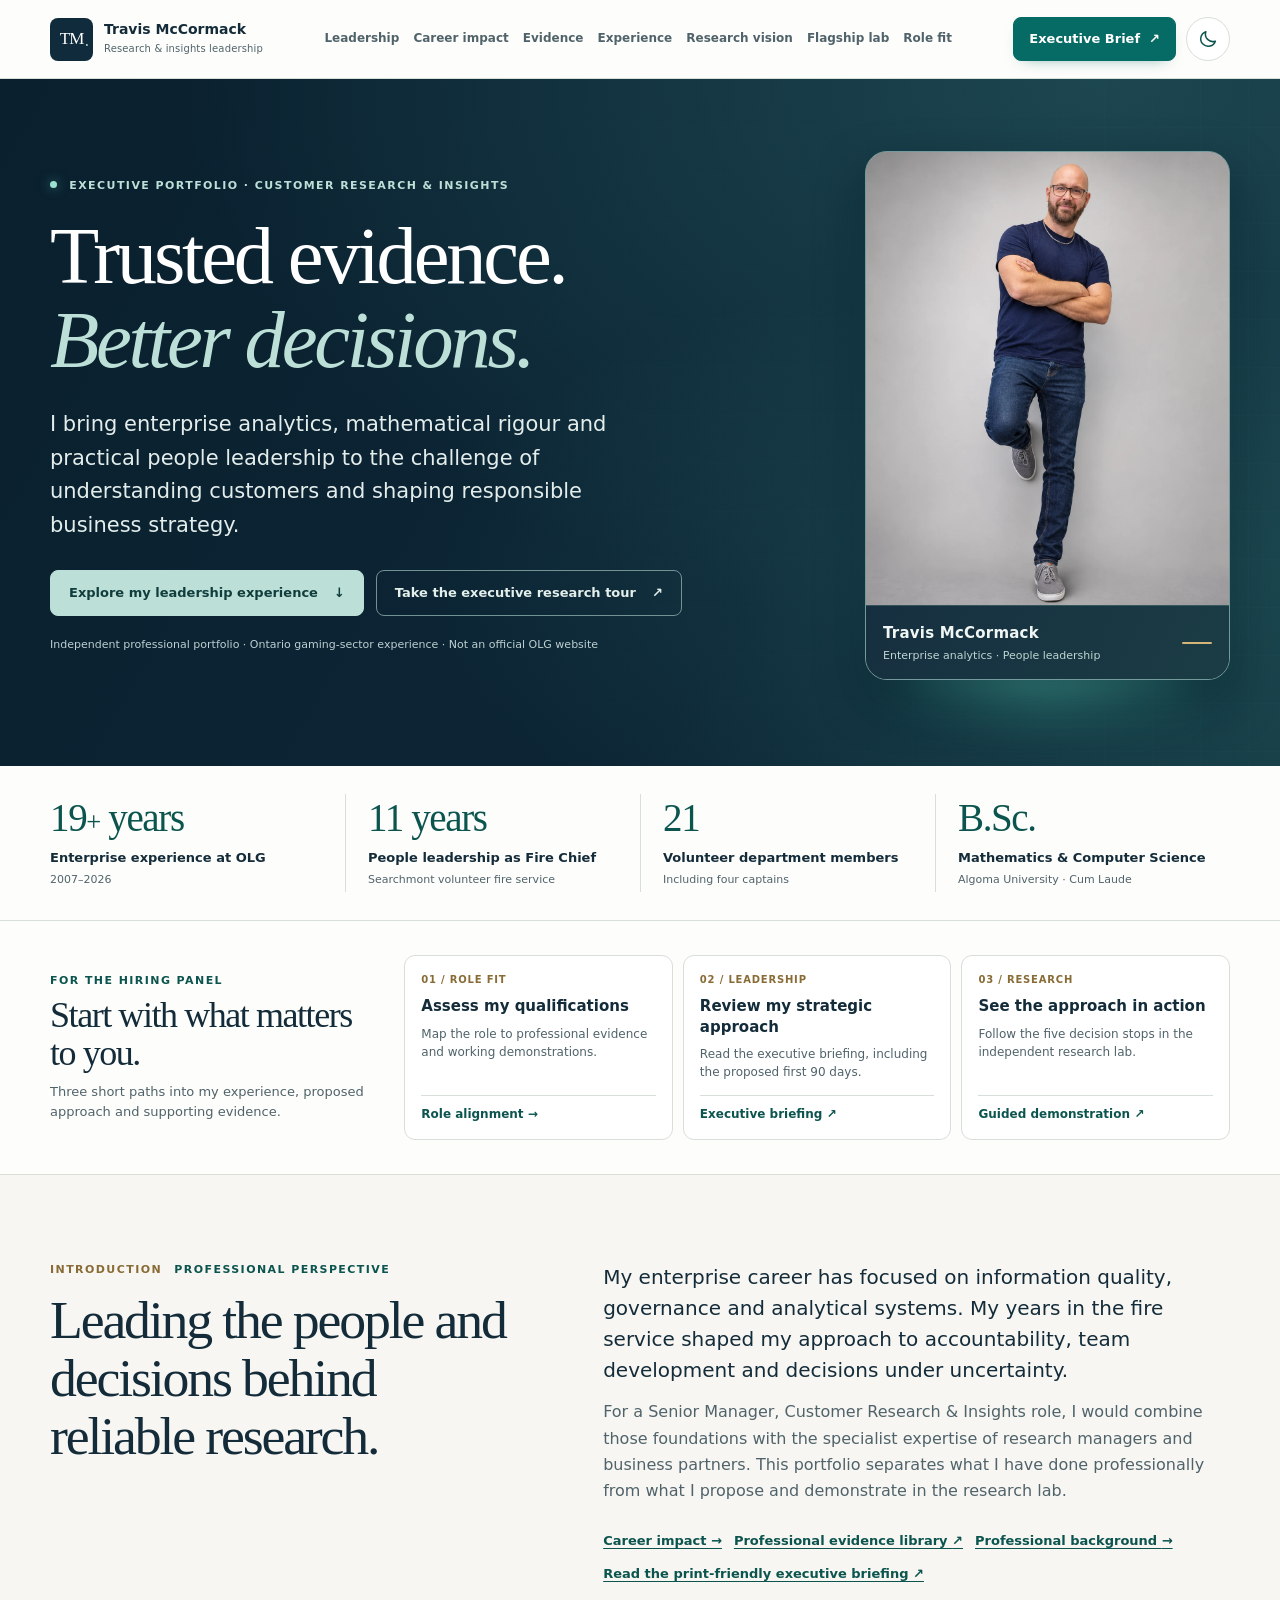
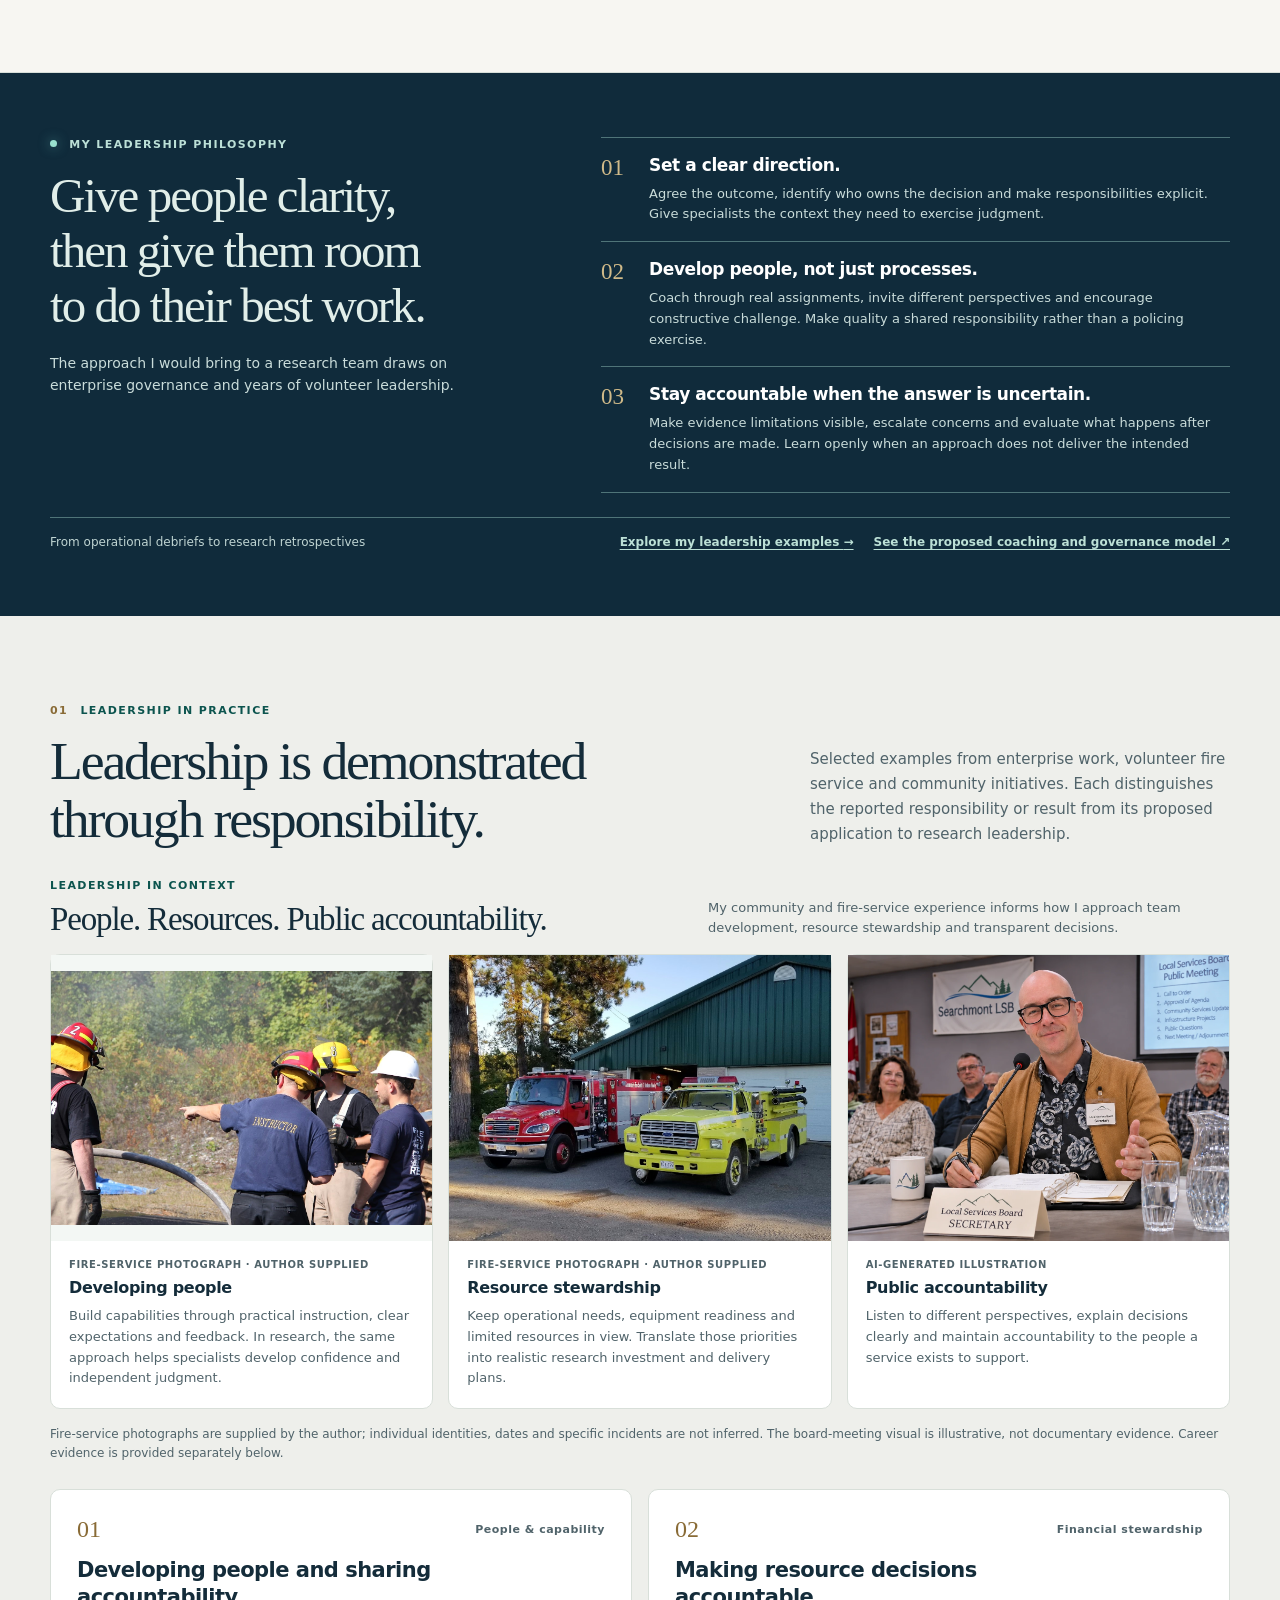
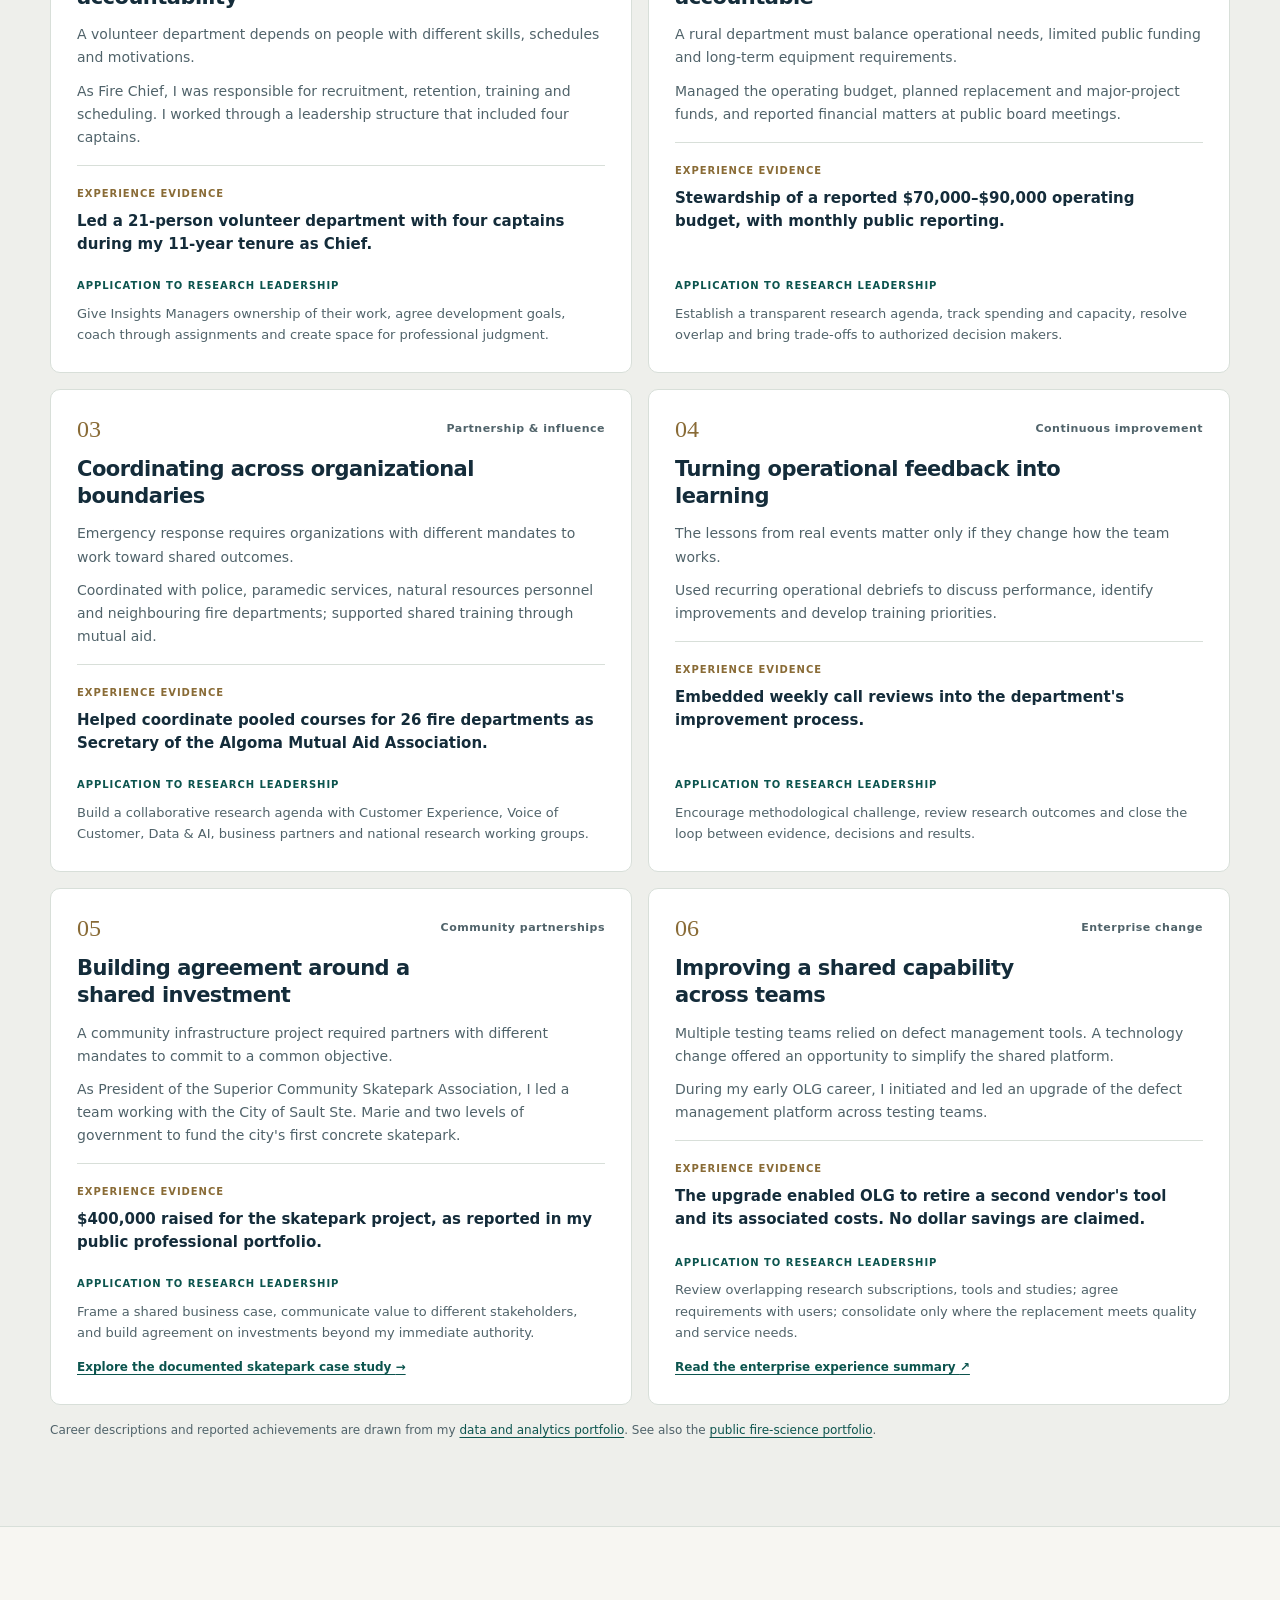
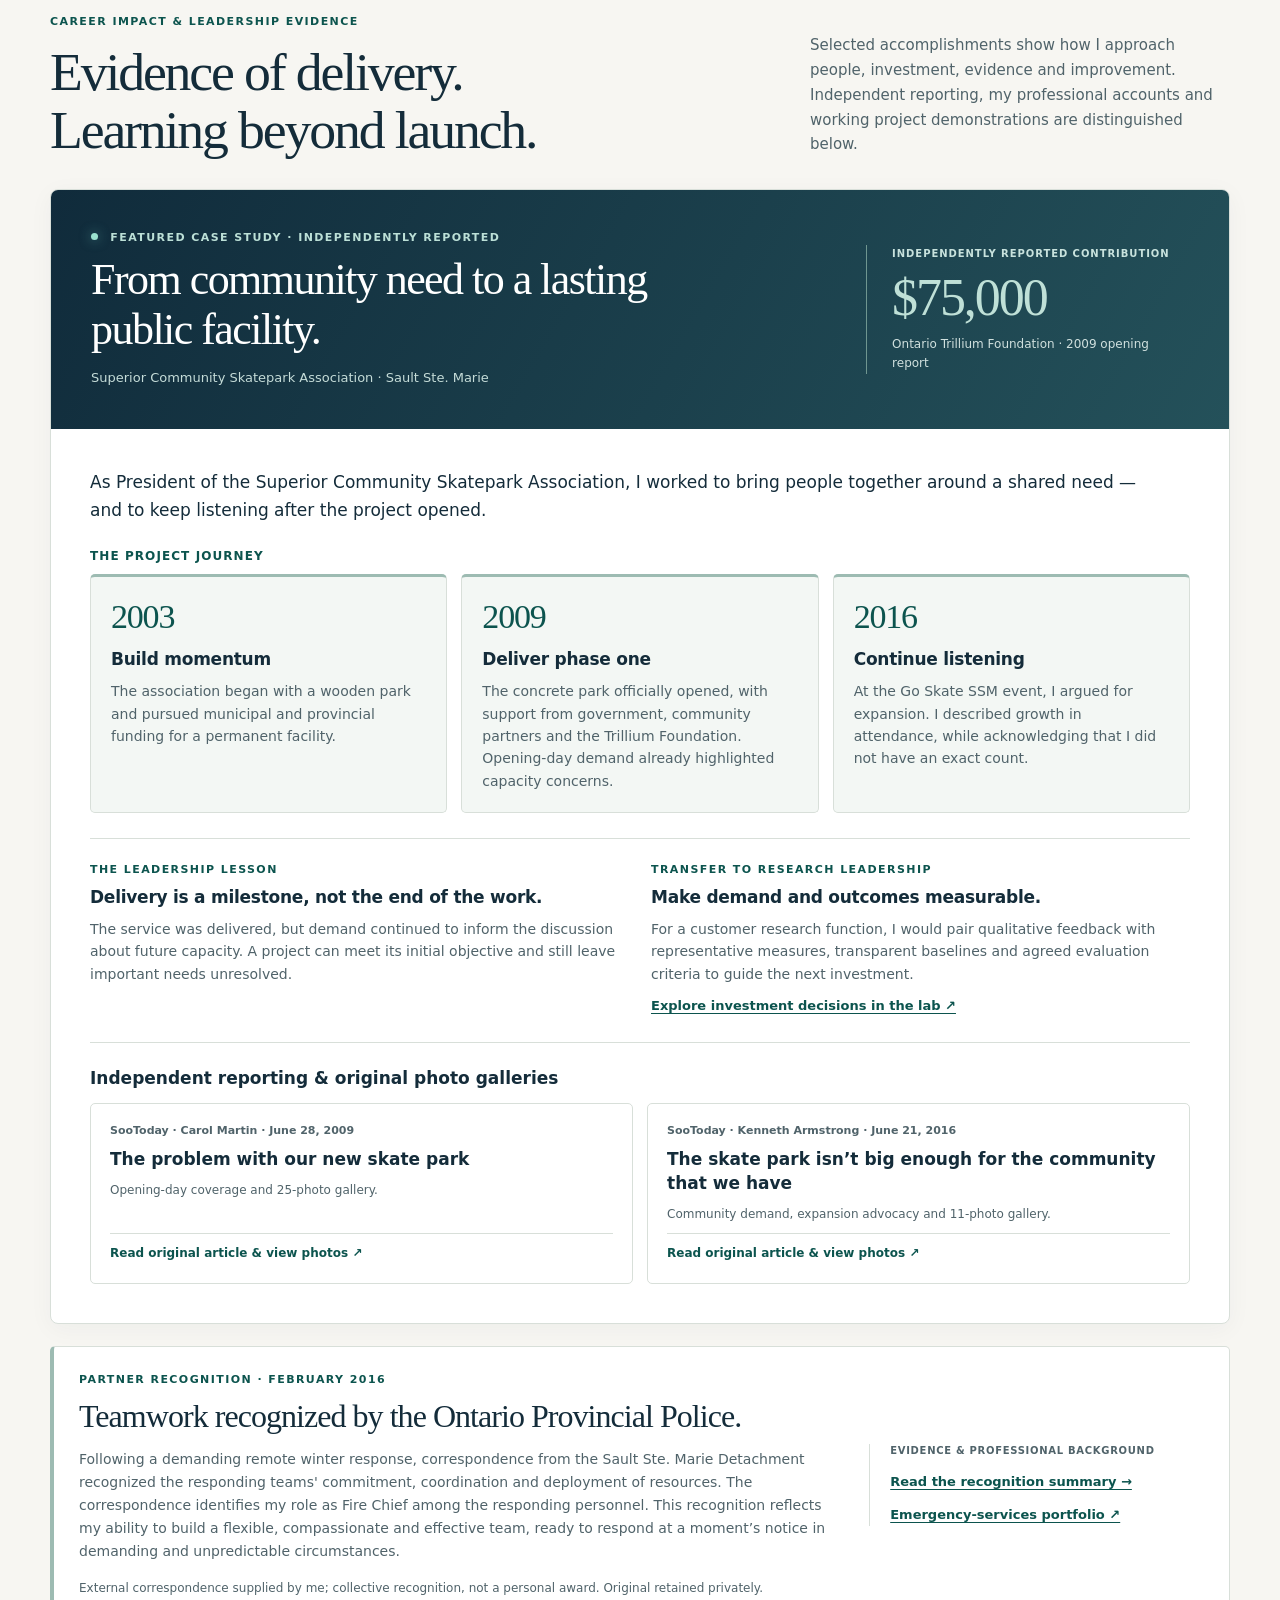
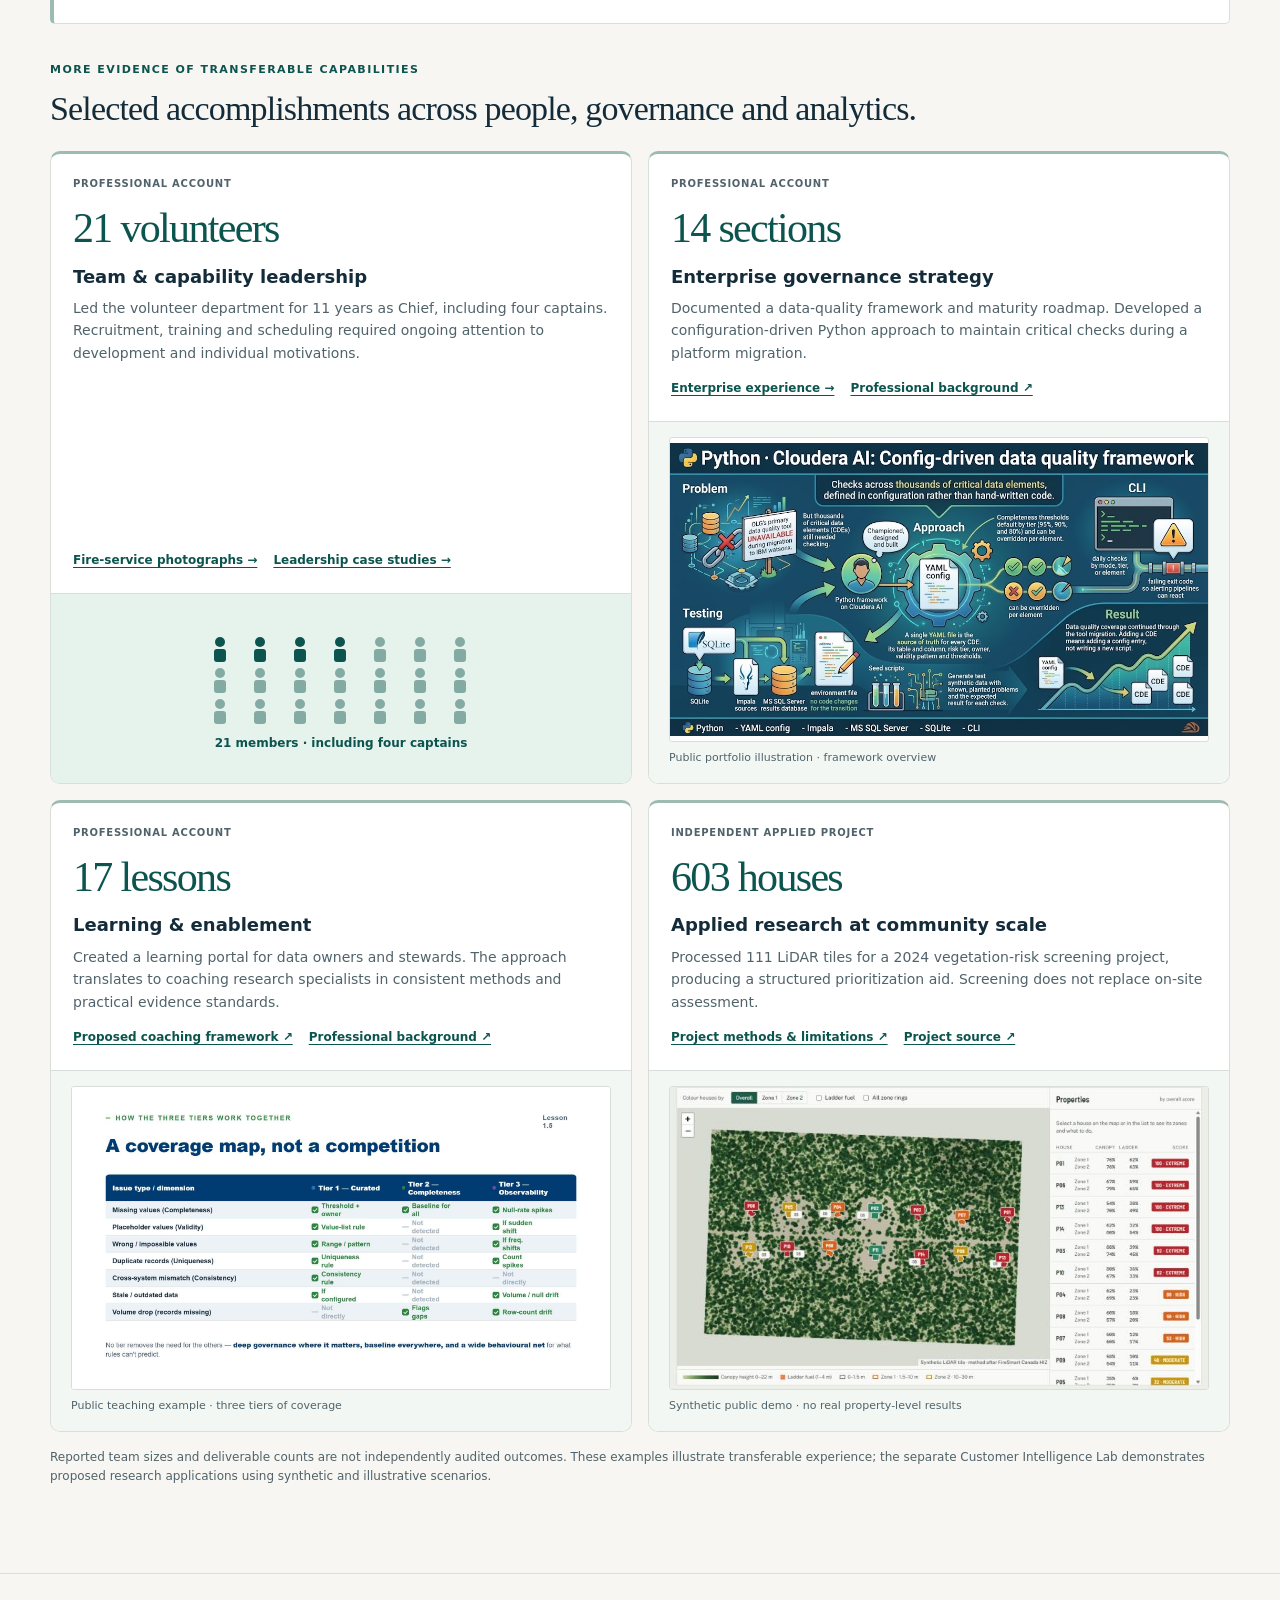
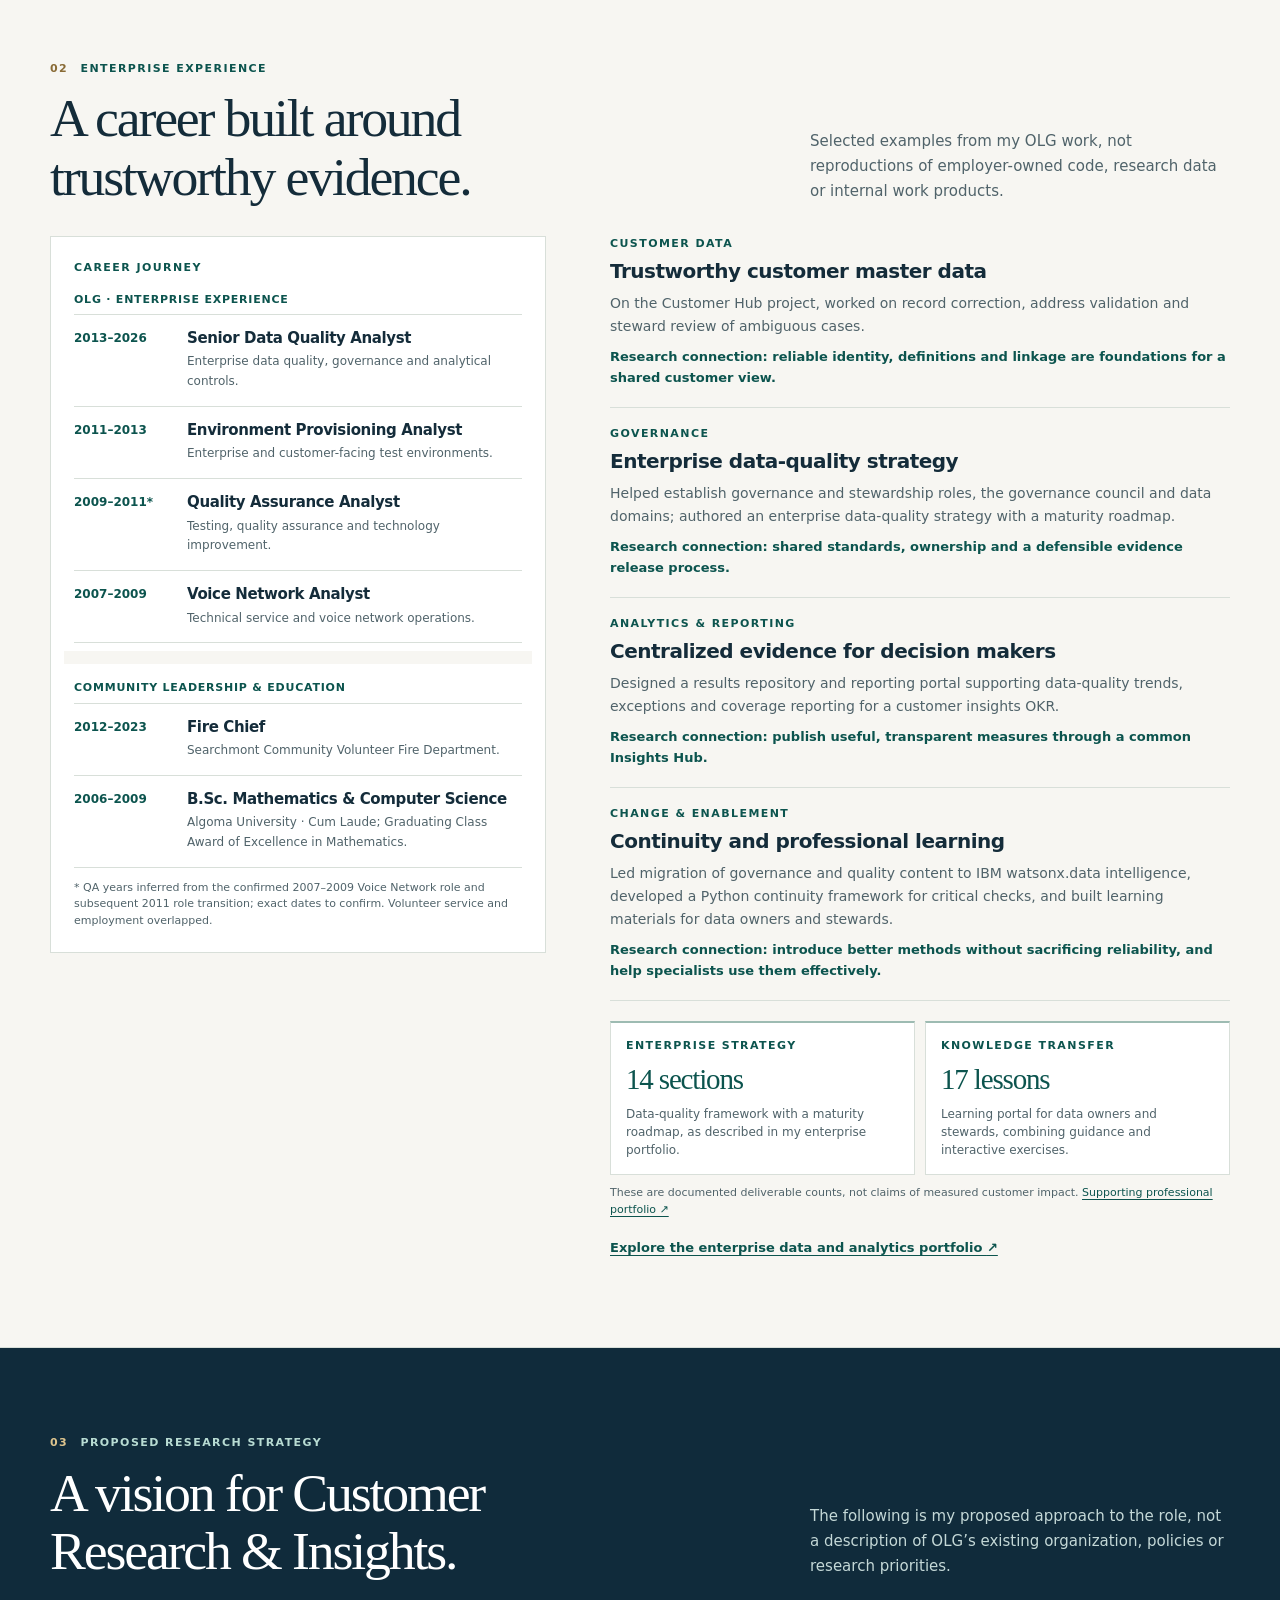
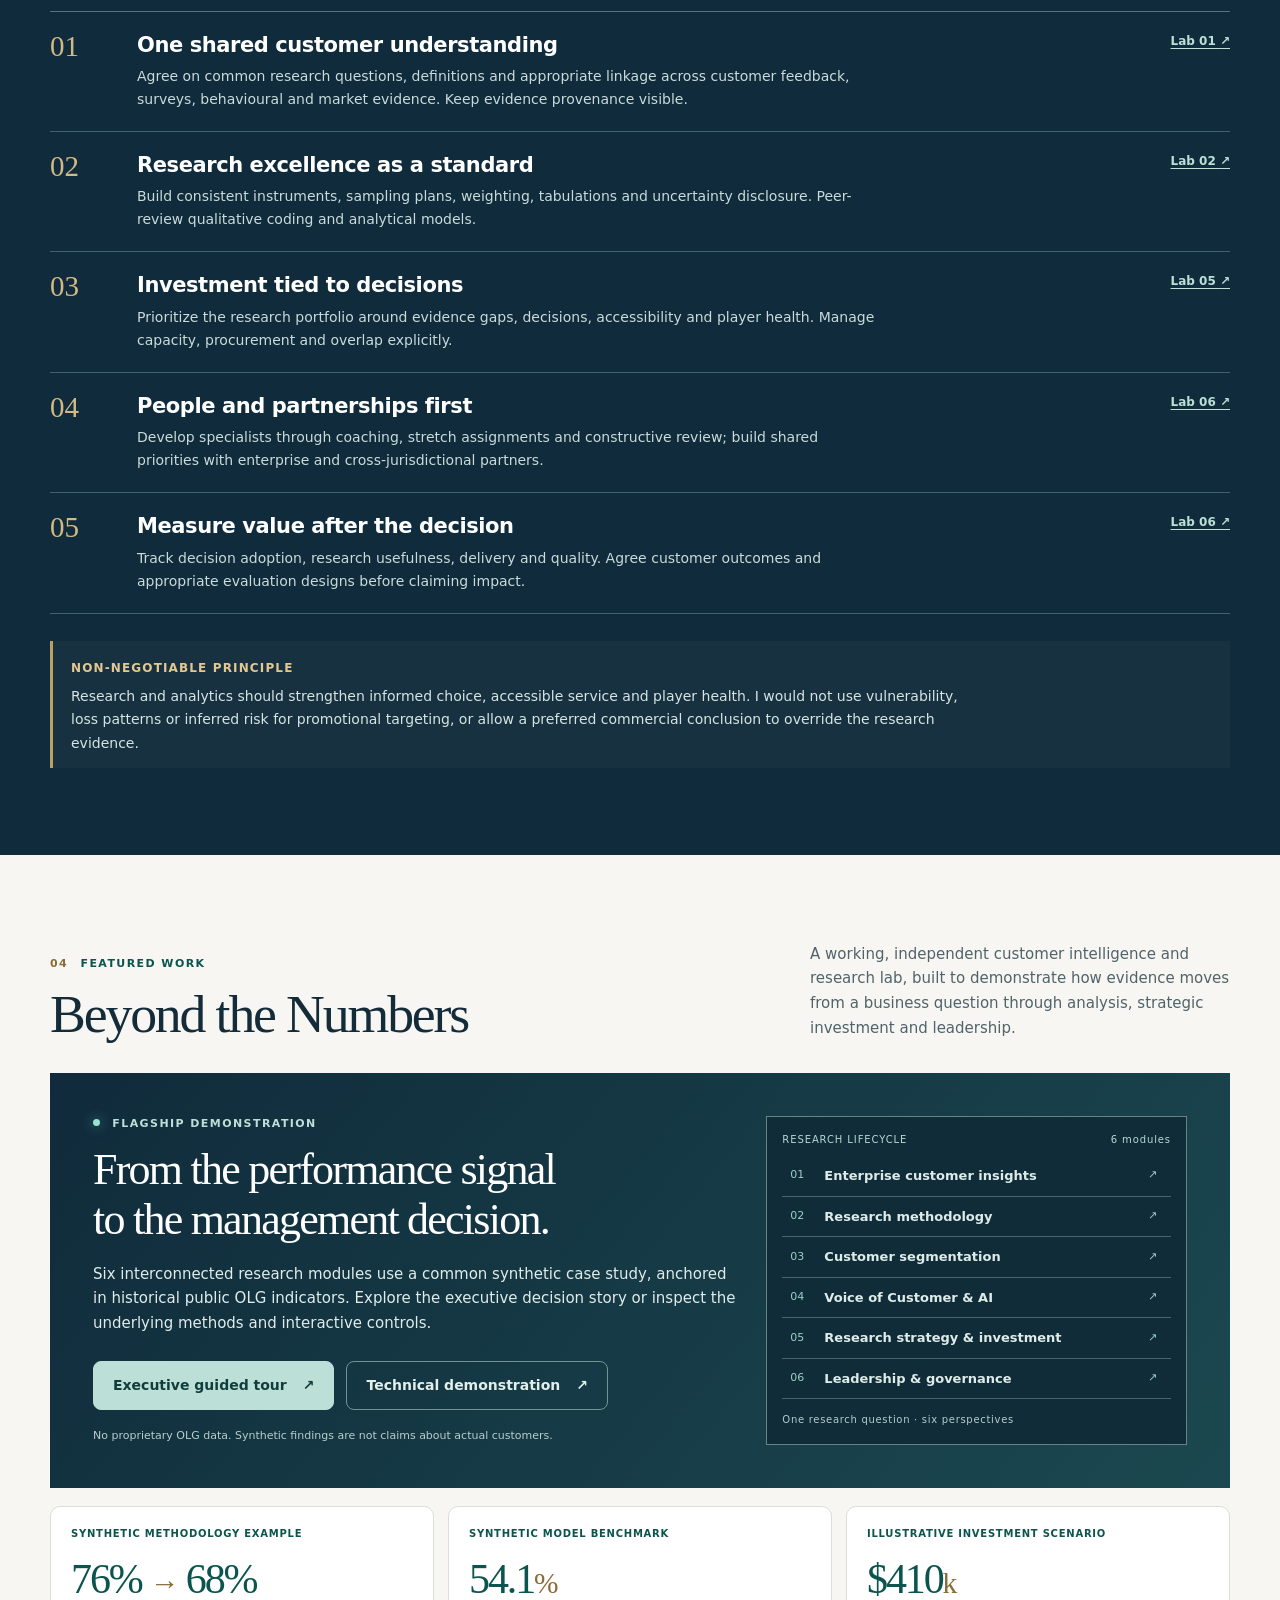
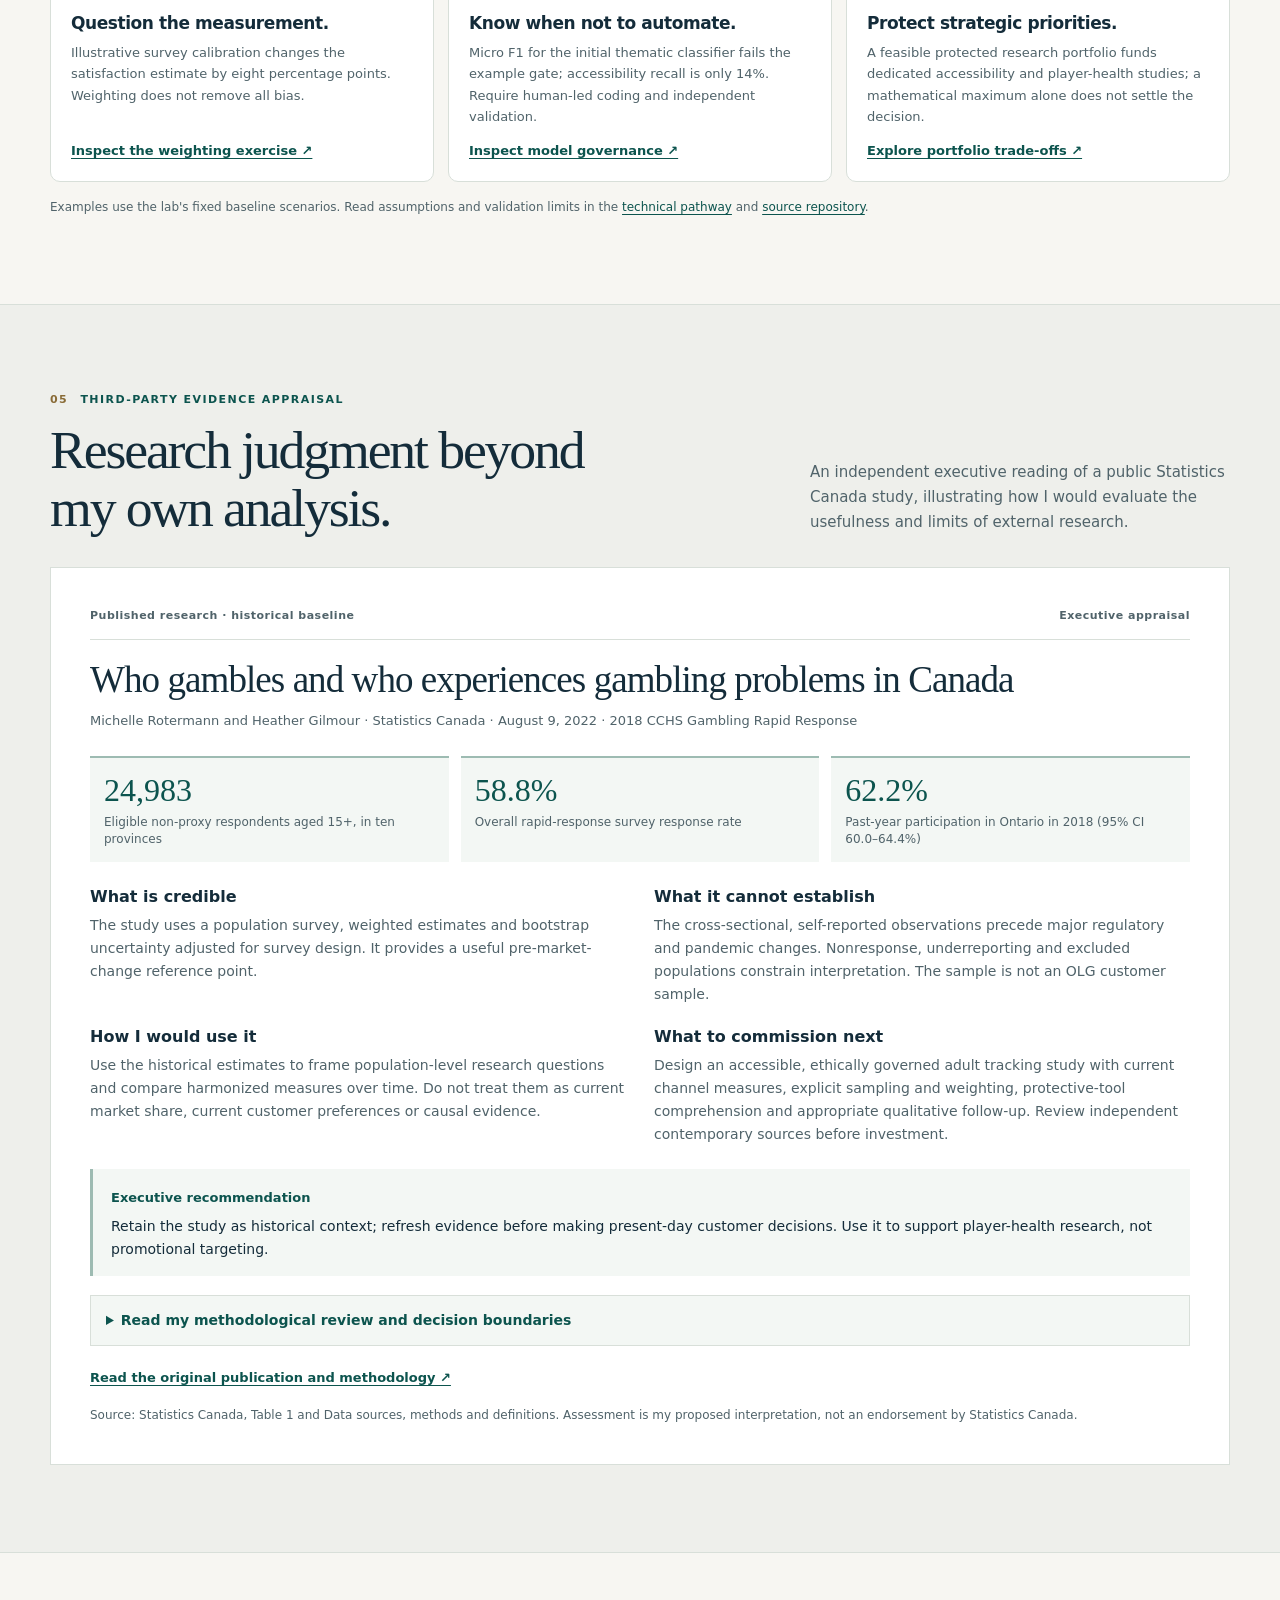
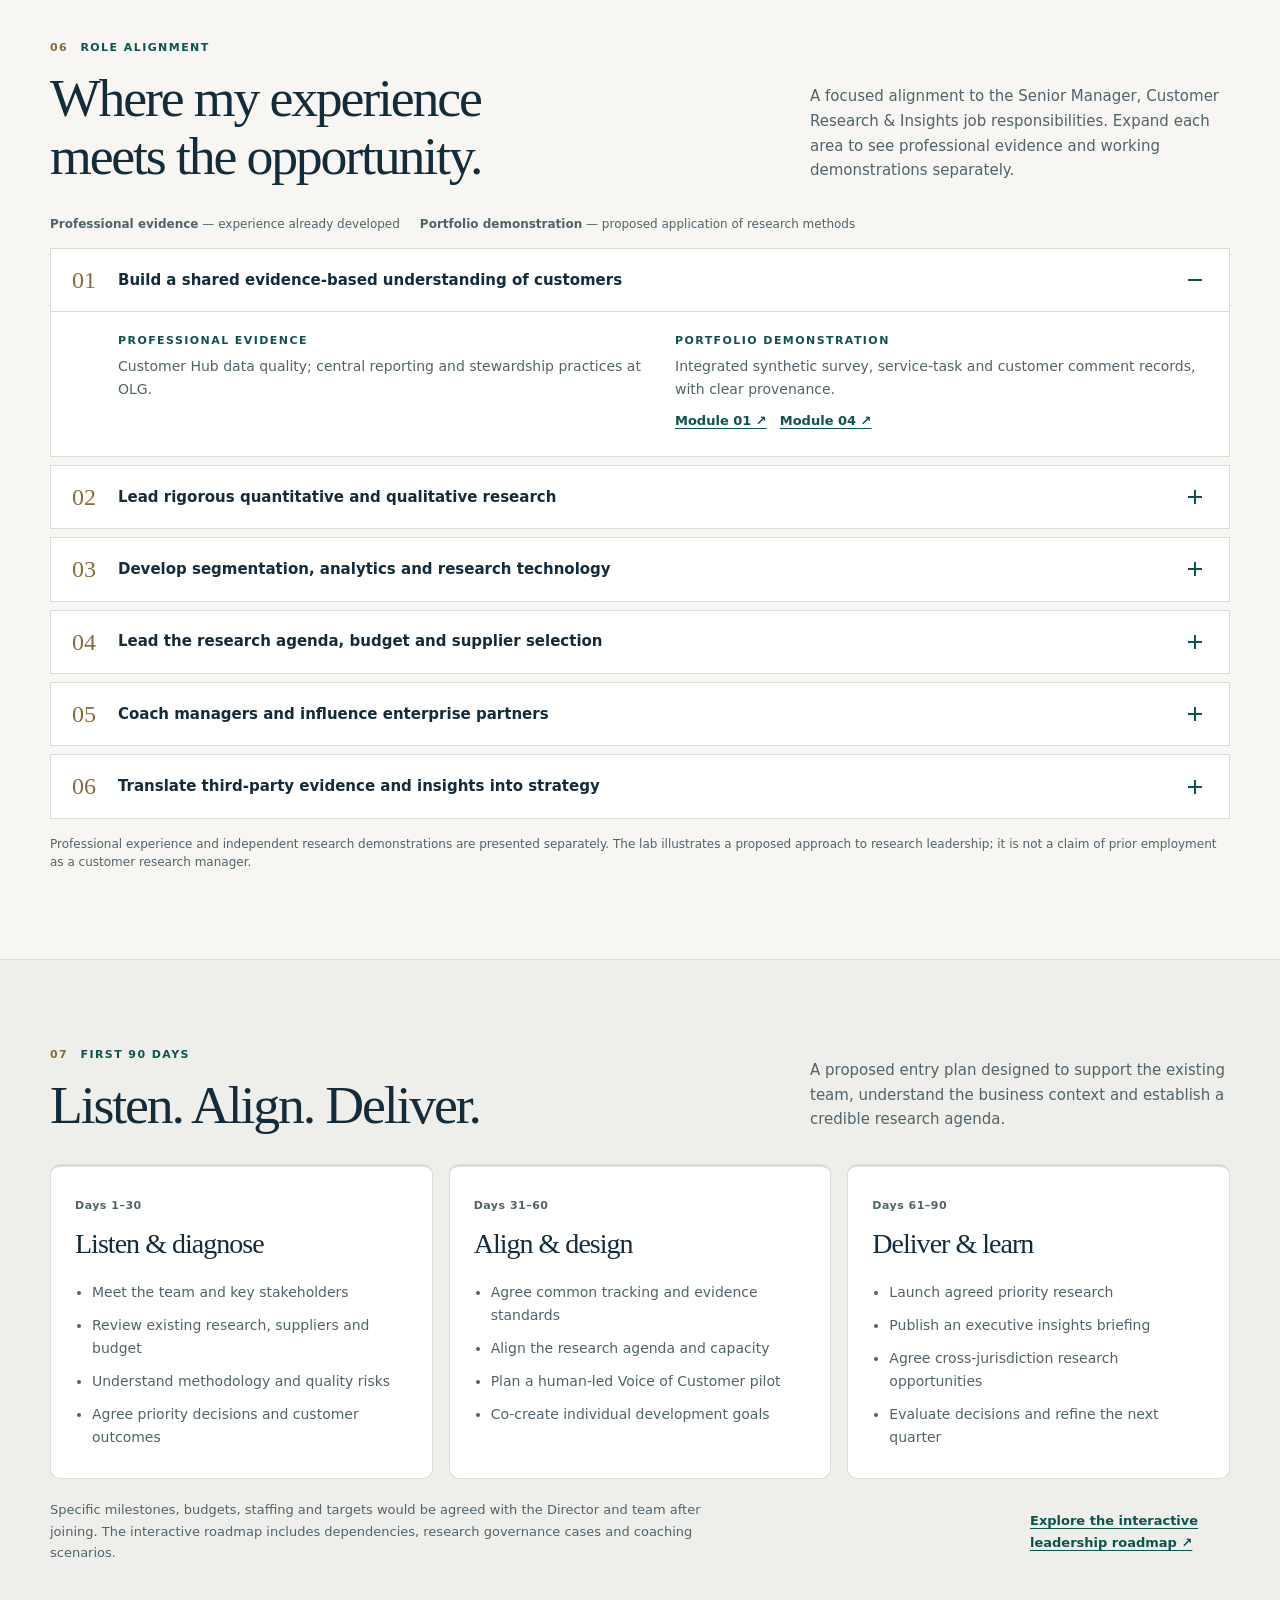
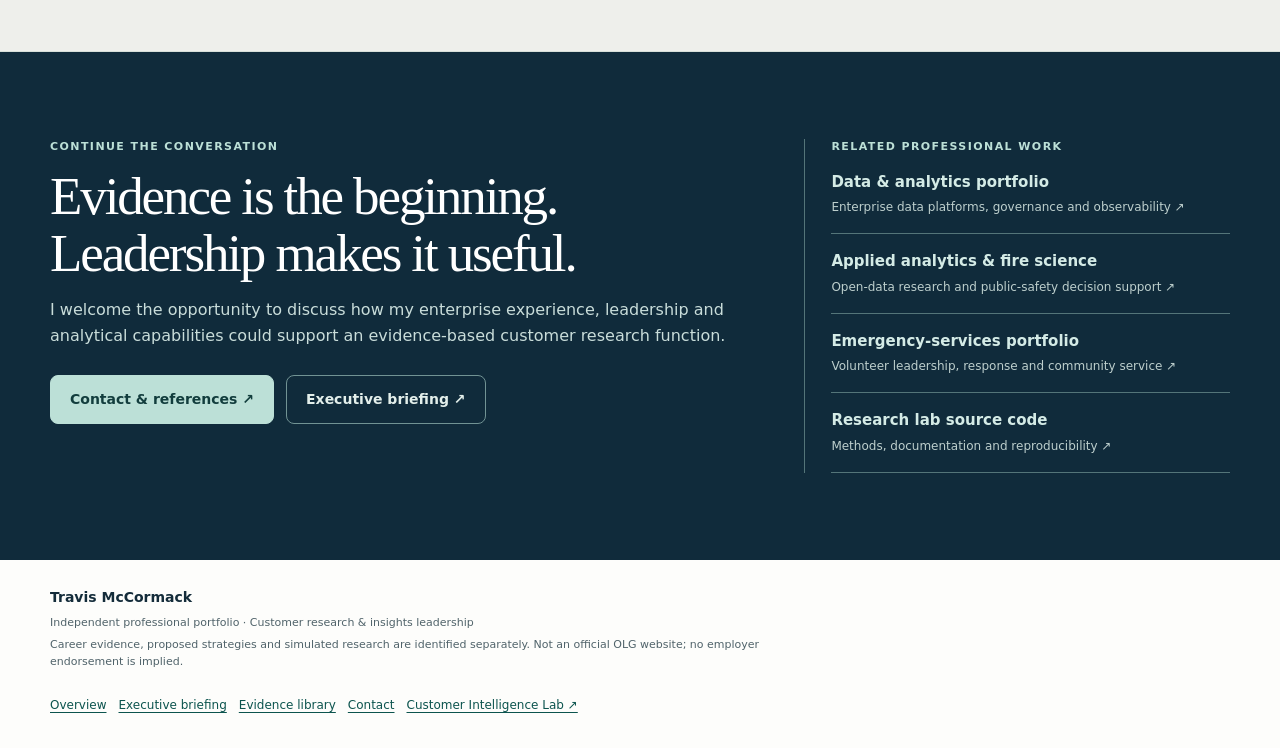
==== commit 93e3ec85: "Strengthen OPP recognition narrative with team leadership reflection" ====
--- a/public/index.html
+++ b/public/index.html
@@ -15,7 +15,7 @@
 <h4 class="impact-subheading">The project journey</h4><div class="impact-journey" aria-label="Reported skatepark project milestones"><article><span class="impact-year">2003</span><h4>Build momentum</h4><p>The association began with a wooden park and pursued municipal and provincial funding for a permanent facility.</p></article><article><span class="impact-year">2009</span><h4>Deliver phase one</h4><p>The concrete park officially opened, with support from government, community partners and the Trillium Foundation. Opening-day demand already highlighted capacity concerns.</p></article><article><span class="impact-year">2016</span><h4>Continue listening</h4><p>At the Go Skate SSM event, I argued for expansion. I described growth in attendance, while acknowledging that I did not have an exact count.</p></article></div>
 <div class="impact-analysis"><div><p class="eyebrow">The leadership lesson</p><h4>Delivery is a milestone, not the end of the work.</h4><p>The service was delivered, but demand continued to inform the discussion about future capacity. A project can meet its initial objective and still leave important needs unresolved.</p></div><div><p class="eyebrow">Transfer to research leadership</p><h4>Make demand and outcomes measurable.</h4><p>For a customer research function, I would pair qualitative feedback with representative measures, transparent baselines and agreed evaluation criteria to guide the next investment.</p><a class="inline-link" href="https://searchmont-analytics.github.io/customer-intelligence-lab/#module-5">Explore investment decisions in the lab ↗</a></div></div>
 <h4 class="press-heading">Independent reporting &amp; original photo galleries</h4><div class="press-grid"><a class="press-card" href="https://www.sootoday.com/local-news/the-problem-with-our-new-skate-park-25-photos-124248"><span class="press-source">SooToday · Carol Martin · June 28, 2009</span><strong>The problem with our new skate park</strong><span class="press-caption">Opening-day coverage and 25-photo gallery.</span><span class="press-action">Read original article &amp; view photos <span aria-hidden="true">↗</span></span></a><a class="press-card" href="https://www.sootoday.com/local-news/the-skate-park-isnt-big-enough-for-the-community-that-we-have-11-photos-322287"><span class="press-source">SooToday · Kenneth Armstrong · June 21, 2016</span><strong>The skate park isn’t big enough for the community that we have</strong><span class="press-caption">Community demand, expansion advocacy and 11-photo gallery.</span><span class="press-action">Read original article &amp; view photos <span aria-hidden="true">↗</span></span></a></div></div></article>
-<article class="impact-recognition" aria-labelledby="opp-recognition-title"><div><p class="eyebrow">Partner recognition · February 2016</p><h3 id="opp-recognition-title">Teamwork recognized by the Ontario Provincial Police.</h3><p>Following a demanding remote winter response, correspondence from the Sault Ste. Marie Detachment recognized the responding teams' commitment, coordination and deployment of resources. The correspondence identifies my role as Fire Chief among the responding personnel.</p><p class="source-note">External correspondence supplied by me; collective recognition, not a personal award. Original retained privately.</p></div><div class="impact-recognition-side"><span class="library-type">Evidence &amp; professional background</span><a class="inline-link" href="evidence.html#recognition">Read the recognition summary →</a><a class="inline-link" href="https://travis-mccormack-emergency-service.com/">Emergency-services portfolio ↗</a></div></article><div class="impact-more"><p class="eyebrow">More evidence of transferable capabilities</p><h3>Selected accomplishments across people, governance and analytics.</h3><div class="impact-grid"><article class="impact-achievement"><div class="impact-achievement-copy"><span class="impact-tag">Professional account</span><strong class="impact-number">21 volunteers</strong><h4>Team &amp; capability leadership</h4><p>Led the volunteer department for 11 years as Chief, including four captains. Recruitment, training and scheduling required ongoing attention to development and individual motivations.</p><div class="impact-achievement-links"><a class="inline-link" href="#leadership-visuals">Fire-service photographs →</a><a class="inline-link" href="#leadership">Leadership case studies →</a></div></div><div class="impact-team-visual" aria-hidden="true"><svg viewBox="0 0 300 105" role="presentation"><g fill="#0c544e"><circle cx="29" cy="20" r="5" opacity="1"/><rect x="23" y="27" width="12" height="13" rx="3" opacity="1"/><circle cx="69" cy="20" r="5" opacity="1"/><rect x="63" y="27" width="12" height="13" rx="3" opacity="1"/><circle cx="109" cy="20" r="5" opacity="1"/><rect x="103" y="27" width="12" height="13" rx="3" opacity="1"/><circle cx="149" cy="20" r="5" opacity="1"/><rect x="143" y="27" width="12" height="13" rx="3" opacity="1"/><circle cx="189" cy="20" r="5" opacity="0.45"/><rect x="183" y="27" width="12" height="13" rx="3" opacity="0.45"/><circle cx="229" cy="20" r="5" opacity="0.45"/><rect x="223" y="27" width="12" height="13" rx="3" opacity="0.45"/><circle cx="269" cy="20" r="5" opacity="0.45"/><rect x="263" y="27" width="12" height="13" rx="3" opacity="0.45"/><circle cx="29" cy="51" r="5" opacity="0.45"/><rect x="23" y="58" width="12" height="13" rx="3" opacity="0.45"/><circle cx="69" cy="51" r="5" opacity="0.45"/><rect x="63" y="58" width="12" height="13" rx="3" opacity="0.45"/><circle cx="109" cy="51" r="5" opacity="0.45"/><rect x="103" y="58" width="12" height="13" rx="3" opacity="0.45"/><circle cx="149" cy="51" r="5" opacity="0.45"/><rect x="143" y="58" width="12" height="13" rx="3" opacity="0.45"/><circle cx="189" cy="51" r="5" opacity="0.45"/><rect x="183" y="58" width="12" height="13" rx="3" opacity="0.45"/><circle cx="229" cy="51" r="5" opacity="0.45"/><rect x="223" y="58" width="12" height="13" rx="3" opacity="0.45"/><circle cx="269" cy="51" r="5" opacity="0.45"/><rect x="263" y="58" width="12" height="13" rx="3" opacity="0.45"/><circle cx="29" cy="82" r="5" opacity="0.45"/><rect x="23" y="89" width="12" height="13" rx="3" opacity="0.45"/><circle cx="69" cy="82" r="5" opacity="0.45"/><rect x="63" y="89" width="12" height="13" rx="3" opacity="0.45"/><circle cx="109" cy="82" r="5" opacity="0.45"/><rect x="103" y="89" width="12" height="13" rx="3" opacity="0.45"/><circle cx="149" cy="82" r="5" opacity="0.45"/><rect x="143" y="89" width="12" height="13" rx="3" opacity="0.45"/><circle cx="189" cy="82" r="5" opacity="0.45"/><rect x="183" y="89" width="12" height="13" rx="3" opacity="0.45"/><circle cx="229" cy="82" r="5" opacity="0.45"/><rect x="223" y="89" width="12" height="13" rx="3" opacity="0.45"/><circle cx="269" cy="82" r="5" opacity="0.45"/><rect x="263" y="89" width="12" height="13" rx="3" opacity="0.45"/></g></svg><span>21 members · including four captains</span></div></article><article class="impact-achievement"><div class="impact-achievement-copy"><span class="impact-tag">Professional account</span><strong class="impact-number">14 sections</strong><h4>Enterprise governance strategy</h4><p>Documented a data-quality framework and maturity roadmap. Developed a configuration-driven Python approach to maintain critical checks during a platform migration.</p><div class="impact-achievement-links"><a class="inline-link" href="#experience">Enterprise experience →</a><a class="inline-link" href="https://data-analytics-travis-mccormack.com/">Professional background ↗</a></div></div><figure class="impact-project-image"><a href="assets/governance-framework.jpg" aria-label="Open full-size image: Public portfolio illustration · framework overview"><img src="assets/governance-framework.jpg" width="1024" height="559" alt="Public portfolio infographic of a configuration-driven data-quality framework." loading="lazy" decoding="async"></a><figcaption>Public portfolio illustration · framework overview</figcaption></figure></article><article class="impact-achievement"><div class="impact-achievement-copy"><span class="impact-tag">Professional account</span><strong class="impact-number">17 lessons</strong><h4>Learning &amp; enablement</h4><p>Created a learning portal for data owners and stewards. The approach translates to coaching research specialists in consistent methods and practical evidence standards.</p><div class="impact-achievement-links"><a class="inline-link" href="https://searchmont-analytics.github.io/customer-intelligence-lab/#module-6">Proposed coaching framework ↗</a><a class="inline-link" href="https://data-analytics-travis-mccormack.com/">Professional background ↗</a></div></div><figure class="impact-project-image"><a href="assets/lesson-coverage-map.png" aria-label="Open full-size image: Public teaching example · three tiers of coverage"><img src="assets/lesson-coverage-map.png" width="1649" height="928" alt="Public lesson graphic comparing three tiers of data-quality coverage." loading="lazy" decoding="async"></a><figcaption>Public teaching example · three tiers of coverage</figcaption></figure></article><article class="impact-achievement"><div class="impact-achievement-copy"><span class="impact-tag">Independent applied project</span><strong class="impact-number">603 houses</strong><h4>Applied research at community scale</h4><p>Processed 111 LiDAR tiles for a 2024 vegetation-risk screening project, producing a structured prioritization aid. Screening does not replace on-site assessment.</p><div class="impact-achievement-links"><a class="inline-link" href="https://travis-mccormack-analytics.com/#projects">Project methods &amp; limitations ↗</a><a class="inline-link" href="https://github.com/searchmont-analytics/smt-firesmart-assessment-lidar">Project source ↗</a></div></div><figure class="impact-project-image"><a href="assets/firesmart-demo.png" aria-label="Open full-size image: Synthetic public demo · no real property-level results"><img src="assets/firesmart-demo.png" width="752" height="422" alt="Public synthetic FireSmart demonstration map and screening table." loading="lazy" decoding="async"></a><figcaption>Synthetic public demo · no real property-level results</figcaption></figure></article></div><p class="source-note">Reported team sizes and deliverable counts are not independently audited outcomes. These examples illustrate transferable experience; the separate Customer Intelligence Lab demonstrates proposed research applications using synthetic and illustrative scenarios.</p></div>
+<article class="impact-recognition" aria-labelledby="opp-recognition-title"><div><p class="eyebrow">Partner recognition · February 2016</p><h3 id="opp-recognition-title">Teamwork recognized by the Ontario Provincial Police.</h3><p>Following a demanding remote winter response, correspondence from the Sault Ste. Marie Detachment recognized the responding teams' commitment, coordination and deployment of resources. The correspondence identifies my role as Fire Chief among the responding personnel. This recognition reflects my ability to build a flexible, compassionate and effective team, ready to respond at a moment’s notice in demanding and unpredictable circumstances.</p><p class="source-note">External correspondence supplied by me; collective recognition, not a personal award. Original retained privately.</p></div><div class="impact-recognition-side"><span class="library-type">Evidence &amp; professional background</span><a class="inline-link" href="evidence.html#recognition">Read the recognition summary →</a><a class="inline-link" href="https://travis-mccormack-emergency-service.com/">Emergency-services portfolio ↗</a></div></article><div class="impact-more"><p class="eyebrow">More evidence of transferable capabilities</p><h3>Selected accomplishments across people, governance and analytics.</h3><div class="impact-grid"><article class="impact-achievement"><div class="impact-achievement-copy"><span class="impact-tag">Professional account</span><strong class="impact-number">21 volunteers</strong><h4>Team &amp; capability leadership</h4><p>Led the volunteer department for 11 years as Chief, including four captains. Recruitment, training and scheduling required ongoing attention to development and individual motivations.</p><div class="impact-achievement-links"><a class="inline-link" href="#leadership-visuals">Fire-service photographs →</a><a class="inline-link" href="#leadership">Leadership case studies →</a></div></div><div class="impact-team-visual" aria-hidden="true"><svg viewBox="0 0 300 105" role="presentation"><g fill="#0c544e"><circle cx="29" cy="20" r="5" opacity="1"/><rect x="23" y="27" width="12" height="13" rx="3" opacity="1"/><circle cx="69" cy="20" r="5" opacity="1"/><rect x="63" y="27" width="12" height="13" rx="3" opacity="1"/><circle cx="109" cy="20" r="5" opacity="1"/><rect x="103" y="27" width="12" height="13" rx="3" opacity="1"/><circle cx="149" cy="20" r="5" opacity="1"/><rect x="143" y="27" width="12" height="13" rx="3" opacity="1"/><circle cx="189" cy="20" r="5" opacity="0.45"/><rect x="183" y="27" width="12" height="13" rx="3" opacity="0.45"/><circle cx="229" cy="20" r="5" opacity="0.45"/><rect x="223" y="27" width="12" height="13" rx="3" opacity="0.45"/><circle cx="269" cy="20" r="5" opacity="0.45"/><rect x="263" y="27" width="12" height="13" rx="3" opacity="0.45"/><circle cx="29" cy="51" r="5" opacity="0.45"/><rect x="23" y="58" width="12" height="13" rx="3" opacity="0.45"/><circle cx="69" cy="51" r="5" opacity="0.45"/><rect x="63" y="58" width="12" height="13" rx="3" opacity="0.45"/><circle cx="109" cy="51" r="5" opacity="0.45"/><rect x="103" y="58" width="12" height="13" rx="3" opacity="0.45"/><circle cx="149" cy="51" r="5" opacity="0.45"/><rect x="143" y="58" width="12" height="13" rx="3" opacity="0.45"/><circle cx="189" cy="51" r="5" opacity="0.45"/><rect x="183" y="58" width="12" height="13" rx="3" opacity="0.45"/><circle cx="229" cy="51" r="5" opacity="0.45"/><rect x="223" y="58" width="12" height="13" rx="3" opacity="0.45"/><circle cx="269" cy="51" r="5" opacity="0.45"/><rect x="263" y="58" width="12" height="13" rx="3" opacity="0.45"/><circle cx="29" cy="82" r="5" opacity="0.45"/><rect x="23" y="89" width="12" height="13" rx="3" opacity="0.45"/><circle cx="69" cy="82" r="5" opacity="0.45"/><rect x="63" y="89" width="12" height="13" rx="3" opacity="0.45"/><circle cx="109" cy="82" r="5" opacity="0.45"/><rect x="103" y="89" width="12" height="13" rx="3" opacity="0.45"/><circle cx="149" cy="82" r="5" opacity="0.45"/><rect x="143" y="89" width="12" height="13" rx="3" opacity="0.45"/><circle cx="189" cy="82" r="5" opacity="0.45"/><rect x="183" y="89" width="12" height="13" rx="3" opacity="0.45"/><circle cx="229" cy="82" r="5" opacity="0.45"/><rect x="223" y="89" width="12" height="13" rx="3" opacity="0.45"/><circle cx="269" cy="82" r="5" opacity="0.45"/><rect x="263" y="89" width="12" height="13" rx="3" opacity="0.45"/></g></svg><span>21 members · including four captains</span></div></article><article class="impact-achievement"><div class="impact-achievement-copy"><span class="impact-tag">Professional account</span><strong class="impact-number">14 sections</strong><h4>Enterprise governance strategy</h4><p>Documented a data-quality framework and maturity roadmap. Developed a configuration-driven Python approach to maintain critical checks during a platform migration.</p><div class="impact-achievement-links"><a class="inline-link" href="#experience">Enterprise experience →</a><a class="inline-link" href="https://data-analytics-travis-mccormack.com/">Professional background ↗</a></div></div><figure class="impact-project-image"><a href="assets/governance-framework.jpg" aria-label="Open full-size image: Public portfolio illustration · framework overview"><img src="assets/governance-framework.jpg" width="1024" height="559" alt="Public portfolio infographic of a configuration-driven data-quality framework." loading="lazy" decoding="async"></a><figcaption>Public portfolio illustration · framework overview</figcaption></figure></article><article class="impact-achievement"><div class="impact-achievement-copy"><span class="impact-tag">Professional account</span><strong class="impact-number">17 lessons</strong><h4>Learning &amp; enablement</h4><p>Created a learning portal for data owners and stewards. The approach translates to coaching research specialists in consistent methods and practical evidence standards.</p><div class="impact-achievement-links"><a class="inline-link" href="https://searchmont-analytics.github.io/customer-intelligence-lab/#module-6">Proposed coaching framework ↗</a><a class="inline-link" href="https://data-analytics-travis-mccormack.com/">Professional background ↗</a></div></div><figure class="impact-project-image"><a href="assets/lesson-coverage-map.png" aria-label="Open full-size image: Public teaching example · three tiers of coverage"><img src="assets/lesson-coverage-map.png" width="1649" height="928" alt="Public lesson graphic comparing three tiers of data-quality coverage." loading="lazy" decoding="async"></a><figcaption>Public teaching example · three tiers of coverage</figcaption></figure></article><article class="impact-achievement"><div class="impact-achievement-copy"><span class="impact-tag">Independent applied project</span><strong class="impact-number">603 houses</strong><h4>Applied research at community scale</h4><p>Processed 111 LiDAR tiles for a 2024 vegetation-risk screening project, producing a structured prioritization aid. Screening does not replace on-site assessment.</p><div class="impact-achievement-links"><a class="inline-link" href="https://travis-mccormack-analytics.com/#projects">Project methods &amp; limitations ↗</a><a class="inline-link" href="https://github.com/searchmont-analytics/smt-firesmart-assessment-lidar">Project source ↗</a></div></div><figure class="impact-project-image"><a href="assets/firesmart-demo.png" aria-label="Open full-size image: Synthetic public demo · no real property-level results"><img src="assets/firesmart-demo.png" width="752" height="422" alt="Public synthetic FireSmart demonstration map and screening table." loading="lazy" decoding="async"></a><figcaption>Synthetic public demo · no real property-level results</figcaption></figure></article></div><p class="source-note">Reported team sizes and deliverable counts are not independently audited outcomes. These examples illustrate transferable experience; the separate Customer Intelligence Lab demonstrates proposed research applications using synthetic and illustrative scenarios.</p></div>
 </div></section>
 <section class="section" id="experience"><div class="wrap"><div class="section-heading"><div><p class="eyebrow"><span>02</span> Enterprise experience</p><h2>A career built around<br>trustworthy evidence.</h2></div><p class="section-intro">Selected examples from my OLG work, not reproductions of employer-owned code, research data or internal work products.</p></div><div class="experience-grid"><div class="timeline"><p class="eyebrow">Career journey</p><p class="career-track-label">OLG · Enterprise experience</p><article><time>2013–2026</time><div><h3>Senior Data Quality Analyst</h3><p>Enterprise data quality, governance and analytical controls.</p></div></article><article><time>2011–2013</time><div><h3>Environment Provisioning Analyst</h3><p>Enterprise and customer-facing test environments.</p></div></article><article><time>2009–2011*</time><div><h3>Quality Assurance Analyst</h3><p>Testing, quality assurance and technology improvement.</p></div></article><article><time>2007–2009</time><div><h3>Voice Network Analyst</h3><p>Technical service and voice network operations.</p></div></article><div class="timeline-divider"></div><p class="career-track-label">Community leadership &amp; education</p><article><time>2012–2023</time><div><h3>Fire Chief</h3><p>Searchmont Community Volunteer Fire Department.</p></div></article><article><time>2006–2009</time><div><h3>B.Sc. Mathematics &amp; Computer Science</h3><p>Algoma University · Cum Laude; Graduating Class Award of Excellence in Mathematics.</p></div></article><small>* QA years inferred from the confirmed 2007–2009 Voice Network role and subsequent 2011 role transition; exact dates to confirm. Volunteer service and employment overlapped.</small></div><div class="achievement-list"><article><p class="eyebrow">Customer data</p><h3>Trustworthy customer master data</h3><p>On the Customer Hub project, worked on record correction, address validation and steward review of ambiguous cases.</p><p class="relevance">Research connection: reliable identity, definitions and linkage are foundations for a shared customer view.</p></article><article><p class="eyebrow">Governance</p><h3>Enterprise data-quality strategy</h3><p>Helped establish governance and stewardship roles, the governance council and data domains; authored an enterprise data-quality strategy with a maturity roadmap.</p><p class="relevance">Research connection: shared standards, ownership and a defensible evidence release process.</p></article><article><p class="eyebrow">Analytics &amp; reporting</p><h3>Centralized evidence for decision makers</h3><p>Designed a results repository and reporting portal supporting data-quality trends, exceptions and coverage reporting for a customer insights OKR.</p><p class="relevance">Research connection: publish useful, transparent measures through a common Insights Hub.</p></article><article><p class="eyebrow">Change &amp; enablement</p><h3>Continuity and professional learning</h3><p>Led migration of governance and quality content to IBM watsonx.data intelligence, developed a Python continuity framework for critical checks, and built learning materials for data owners and stewards.</p><p class="relevance">Research connection: introduce better methods without sacrificing reliability, and help specialists use them effectively.</p></article><div class="evidence-pair" aria-label="Selected enterprise deliverables"><article><p class="eyebrow">Enterprise strategy</p><strong>14 sections</strong><p>Data-quality framework with a maturity roadmap, as described in my enterprise portfolio.</p></article><article><p class="eyebrow">Knowledge transfer</p><strong>17 lessons</strong><p>Learning portal for data owners and stewards, combining guidance and interactive exercises.</p></article></div><div class="evidence-pair-note">These are documented deliverable counts, not claims of measured customer impact. <a href="https://data-analytics-travis-mccormack.com/">Supporting professional portfolio ↗</a></div><a class="inline-link" href="https://data-analytics-travis-mccormack.com/">Explore the enterprise data and analytics portfolio <span aria-hidden="true">↗</span></a></div></div></div></section>
 <section class="section strategy-section" id="strategy"><div class="wrap"><div class="section-heading"><div><p class="eyebrow"><span>03</span> Proposed research strategy</p><h2>A vision for Customer<br>Research &amp; Insights.</h2></div><p class="section-intro">The following is my proposed approach to the role, not a description of OLG’s existing organization, policies or research priorities.</p></div><div class="principles"><article><span class="principle-num">01</span><div><h3>One shared customer understanding</h3><p>Agree on common research questions, definitions and appropriate linkage across customer feedback, surveys, behavioural and market evidence. Keep evidence provenance visible.</p></div><a class="strategy-link" href="https://searchmont-analytics.github.io/customer-intelligence-lab/#module-1" aria-label="Explore One shared customer understanding in the lab">Lab 01 <span aria-hidden="true">↗</span></a></article><article><span class="principle-num">02</span><div><h3>Research excellence as a standard</h3><p>Build consistent instruments, sampling plans, weighting, tabulations and uncertainty disclosure. Peer-review qualitative coding and analytical models.</p></div><a class="strategy-link" href="https://searchmont-analytics.github.io/customer-intelligence-lab/#module-2" aria-label="Explore Research excellence as a standard in the lab">Lab 02 <span aria-hidden="true">↗</span></a></article><article><span class="principle-num">03</span><div><h3>Investment tied to decisions</h3><p>Prioritize the research portfolio around evidence gaps, decisions, accessibility and player health. Manage capacity, procurement and overlap explicitly.</p></div><a class="strategy-link" href="https://searchmont-analytics.github.io/customer-intelligence-lab/#module-5" aria-label="Explore Investment tied to decisions in the lab">Lab 05 <span aria-hidden="true">↗</span></a></article><article><span class="principle-num">04</span><div><h3>People and partnerships first</h3><p>Develop specialists through coaching, stretch assignments and constructive review; build shared priorities with enterprise and cross-jurisdictional partners.</p></div><a class="strategy-link" href="https://searchmont-analytics.github.io/customer-intelligence-lab/#module-6" aria-label="Explore People and partnerships first in the lab">Lab 06 <span aria-hidden="true">↗</span></a></article><article><span class="principle-num">05</span><div><h3>Measure value after the decision</h3><p>Track decision adoption, research usefulness, delivery and quality. Agree customer outcomes and appropriate evaluation designs before claiming impact.</p></div><a class="strategy-link" href="https://searchmont-analytics.github.io/customer-intelligence-lab/#module-6" aria-label="Explore Measure value after the decision in the lab">Lab 06 <span aria-hidden="true">↗</span></a></article></div><div class="strategy-note"><strong>Non-negotiable principle</strong><p>Research and analytics should strengthen informed choice, accessible service and player health. I would not use vulnerability, loss patterns or inferred risk for promotional targeting, or allow a preferred commercial conclusion to override the research evidence.</p></div></div></section>
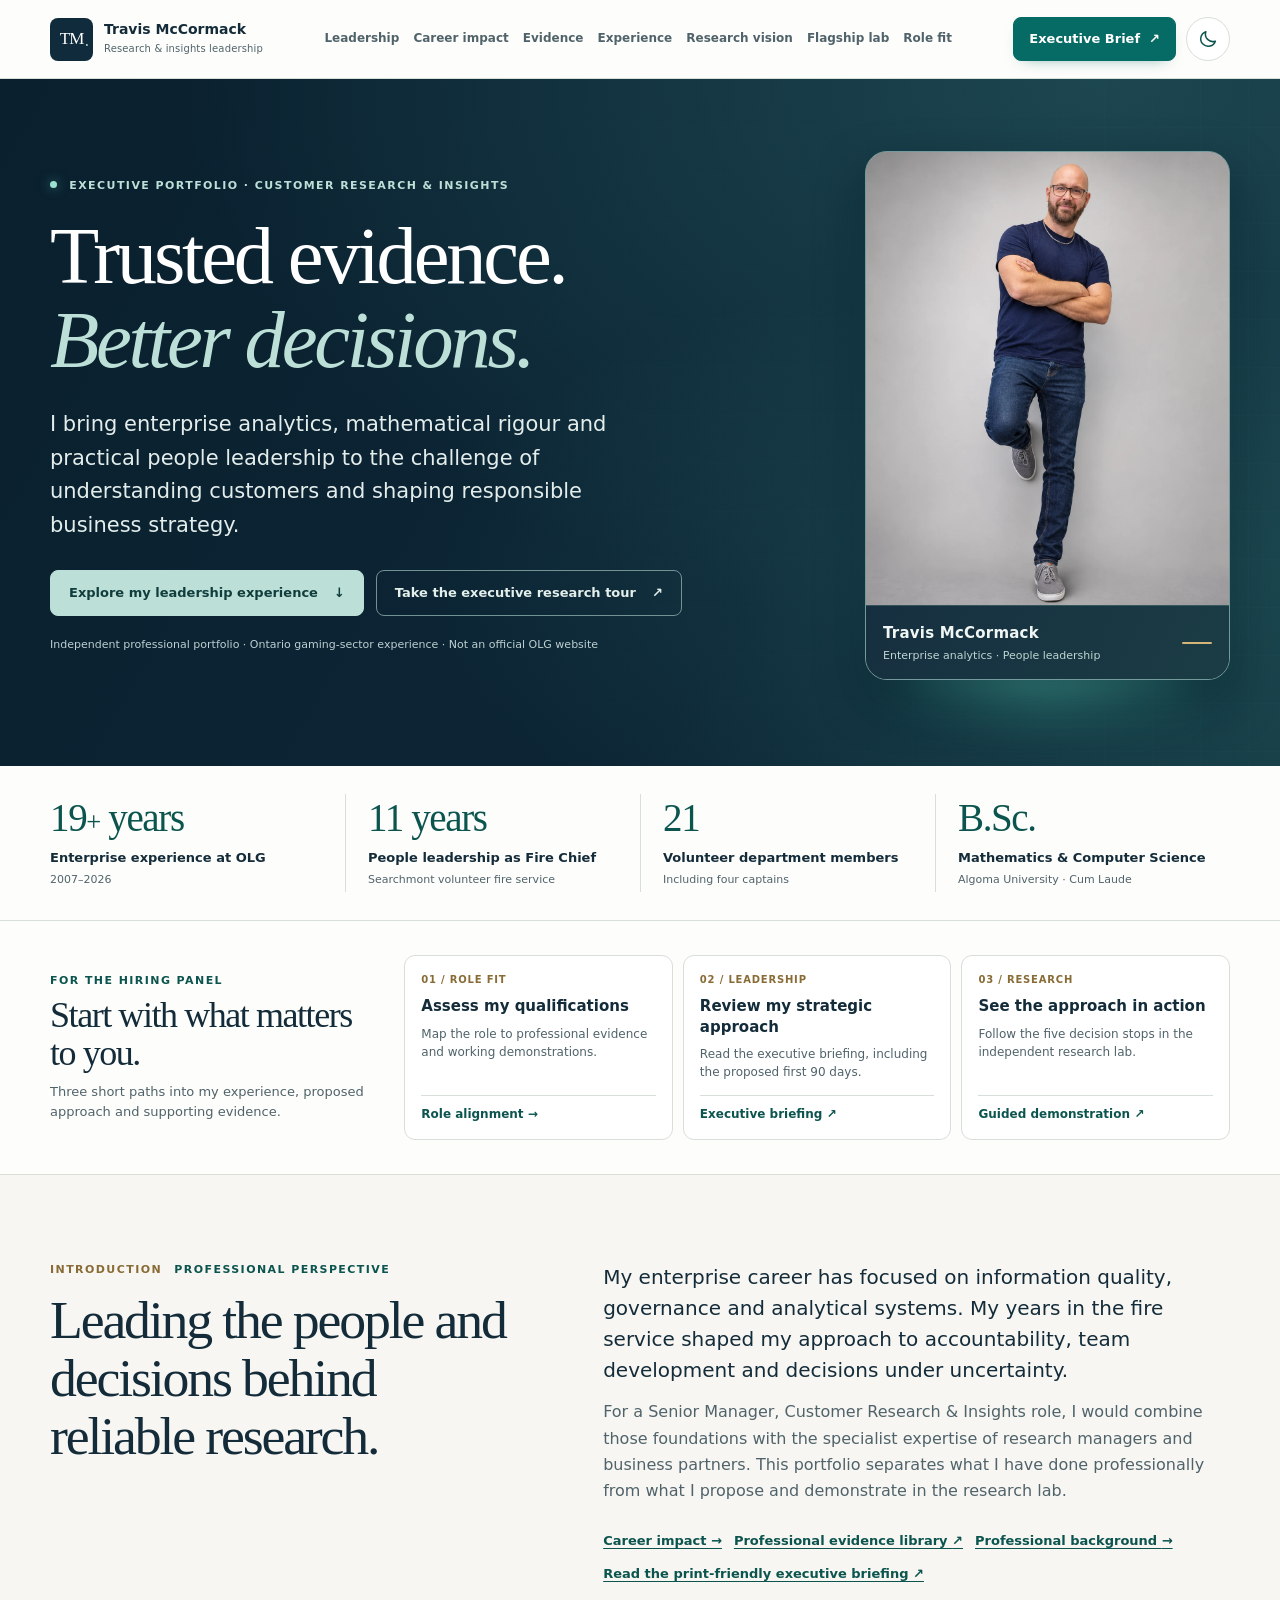
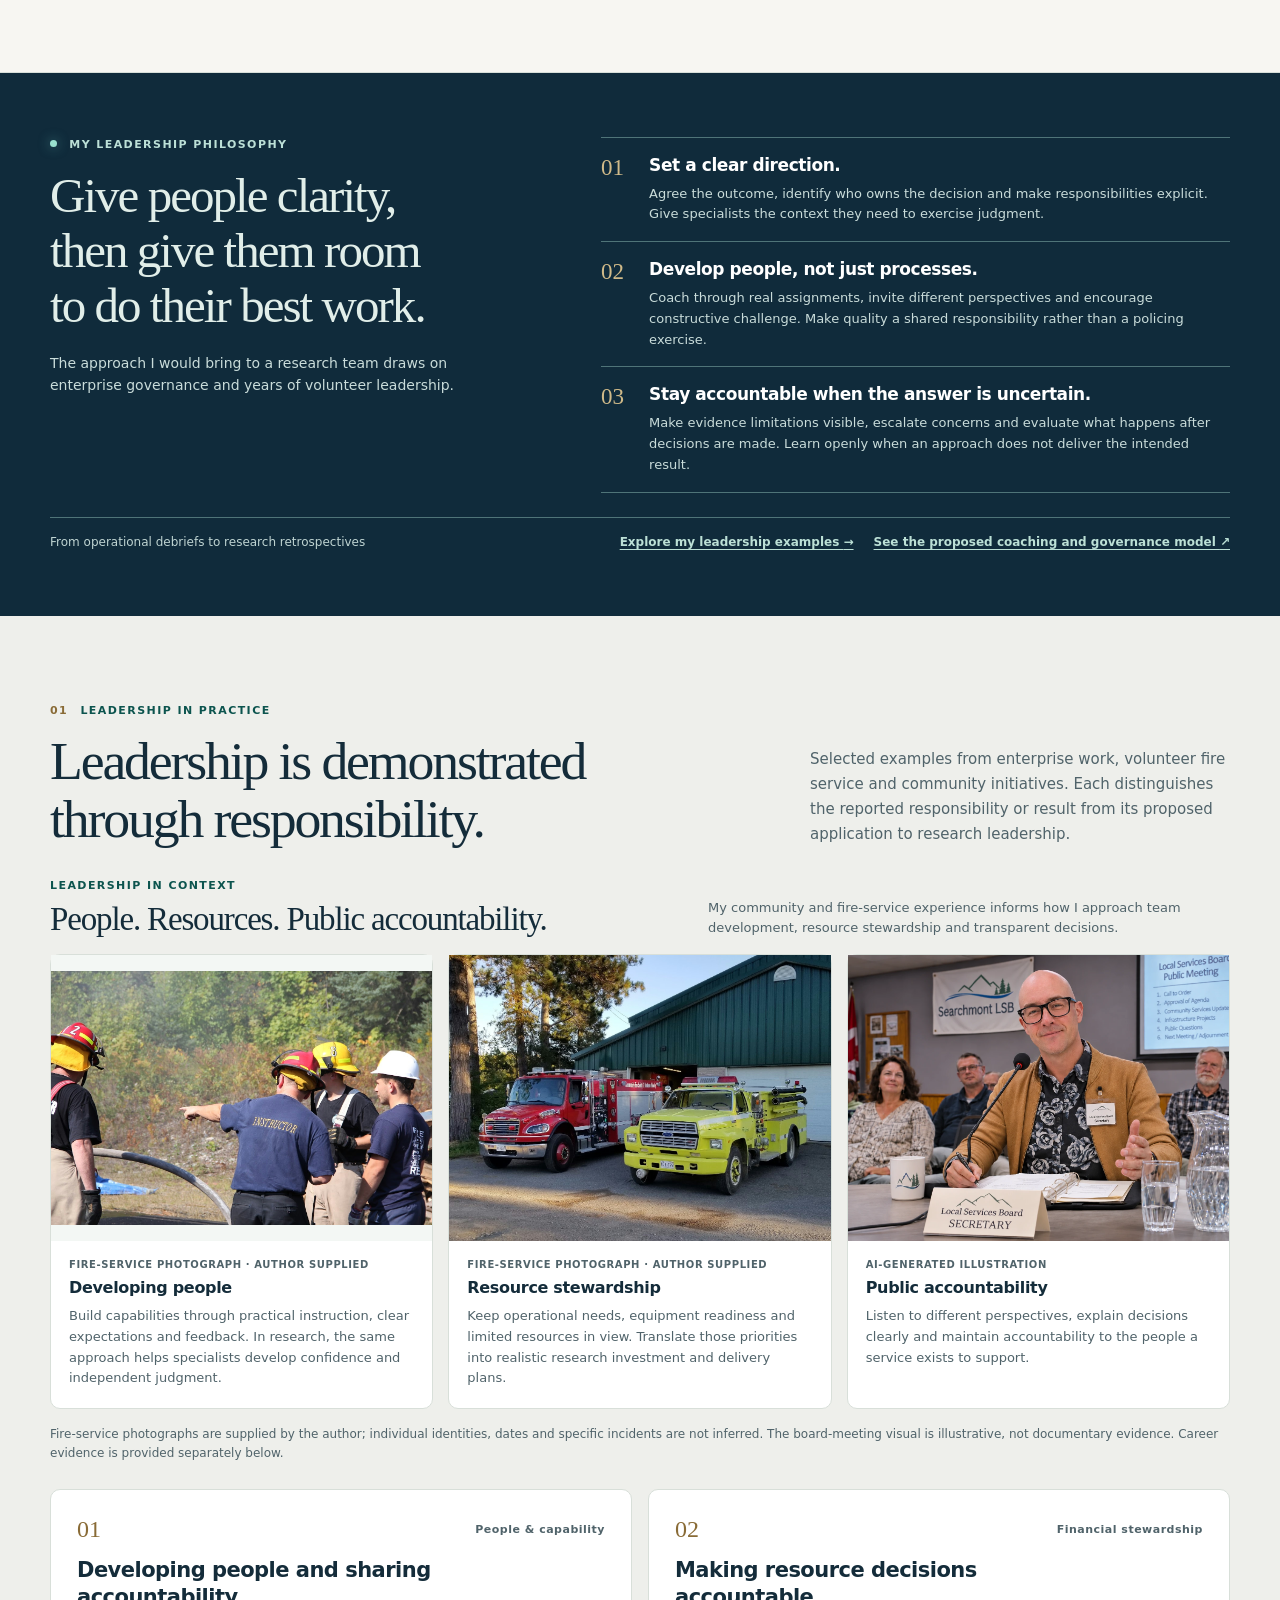
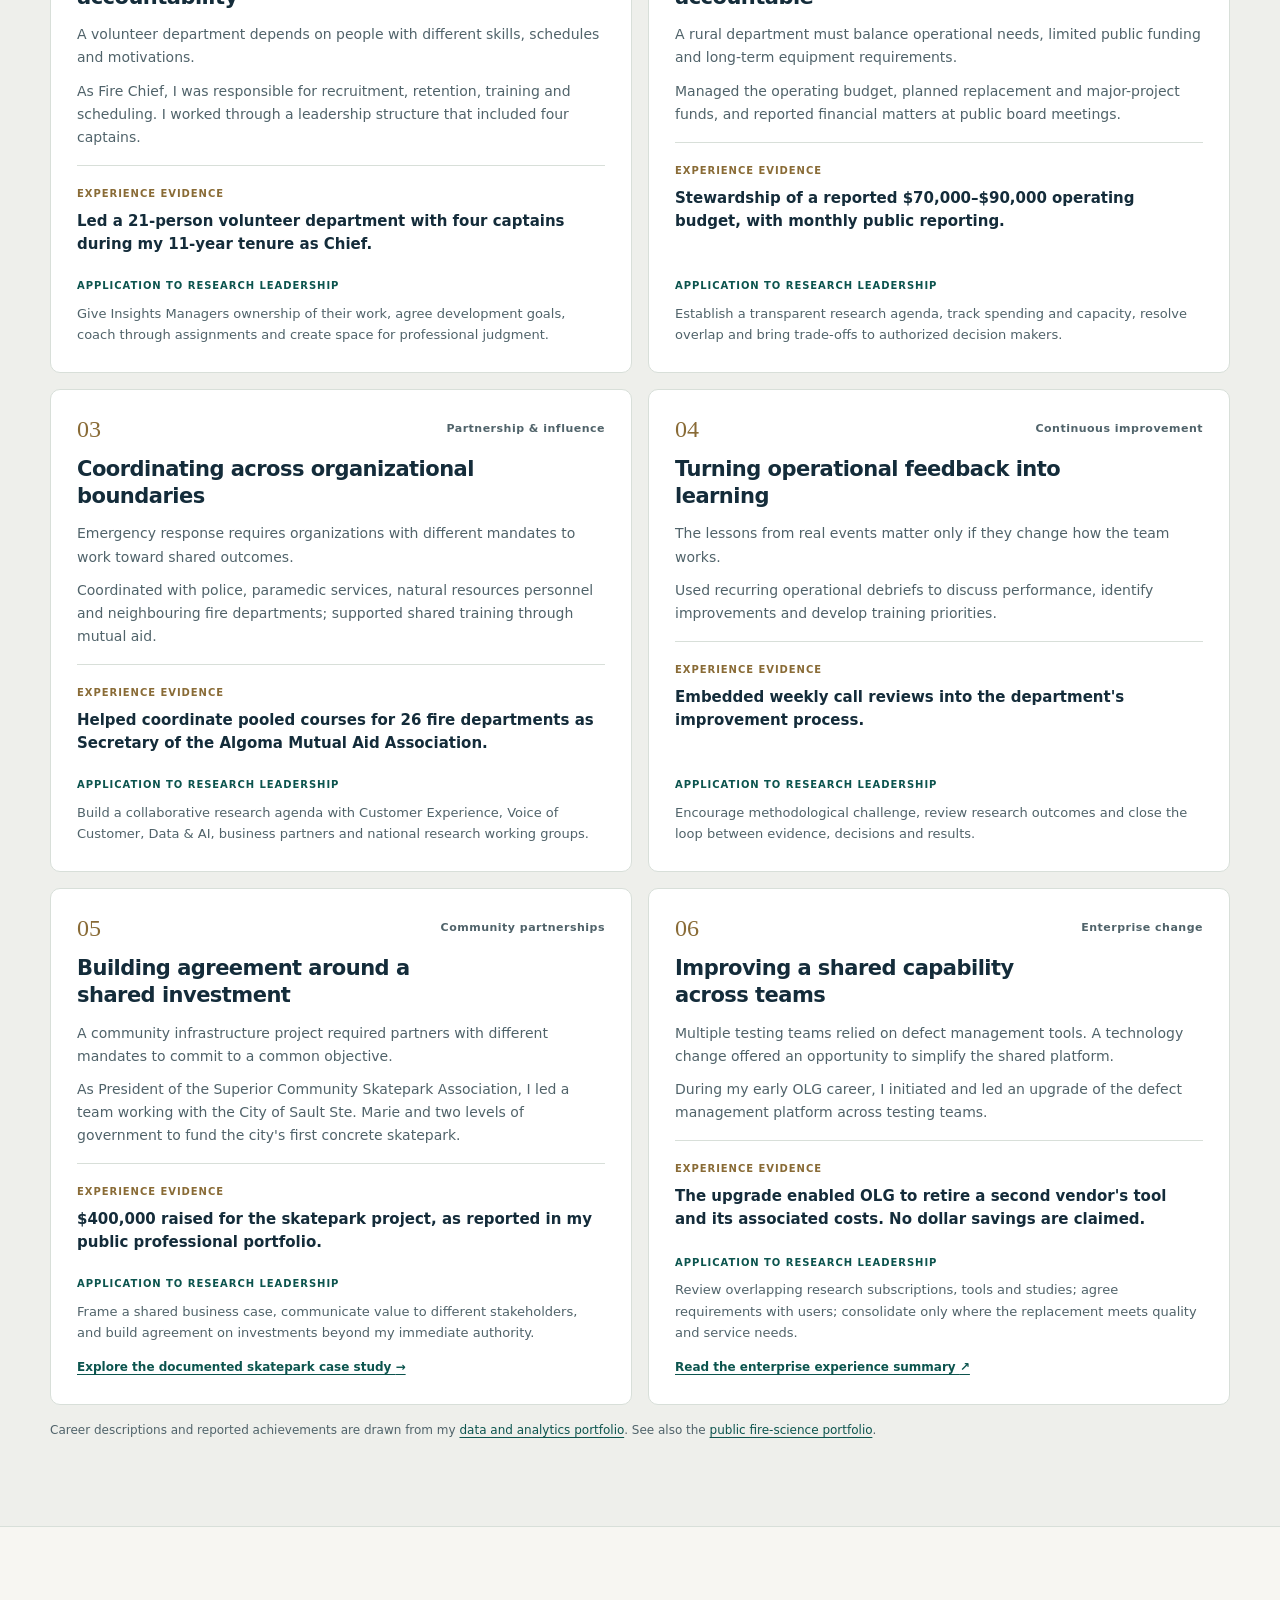
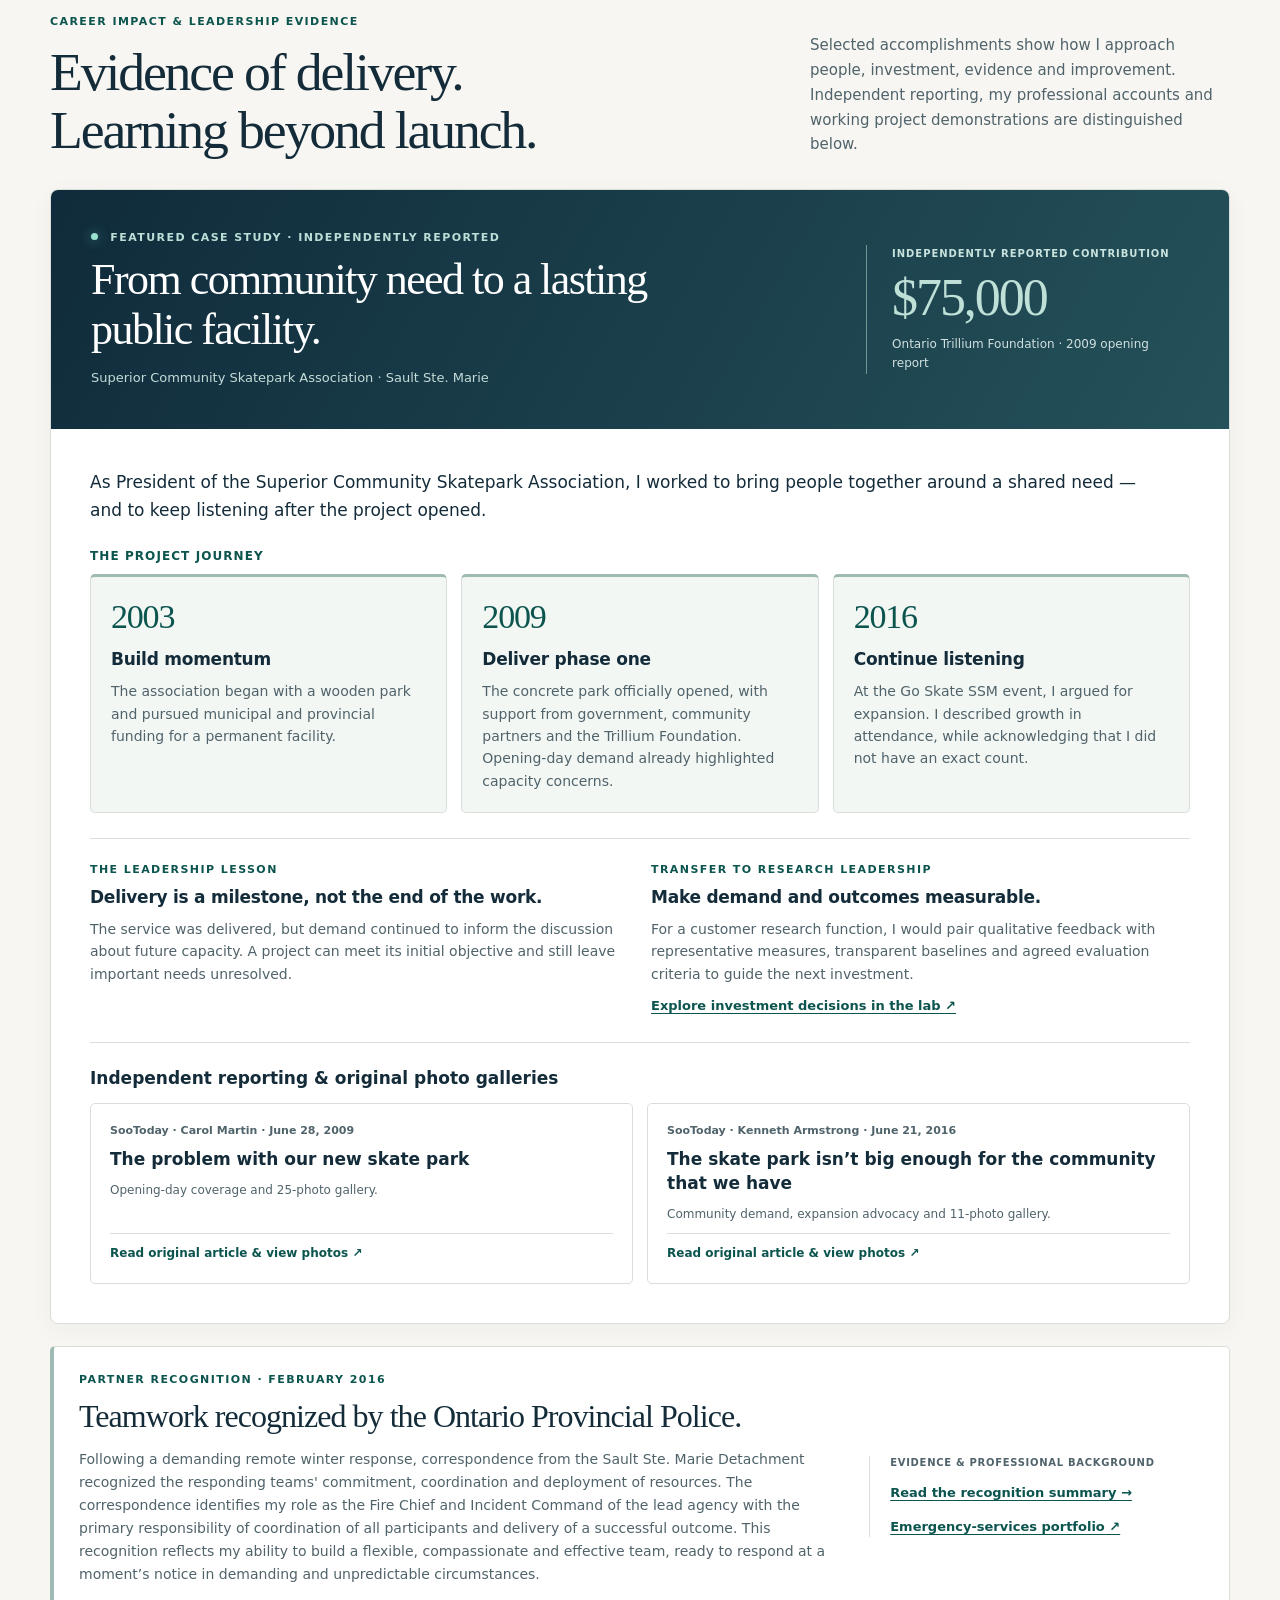
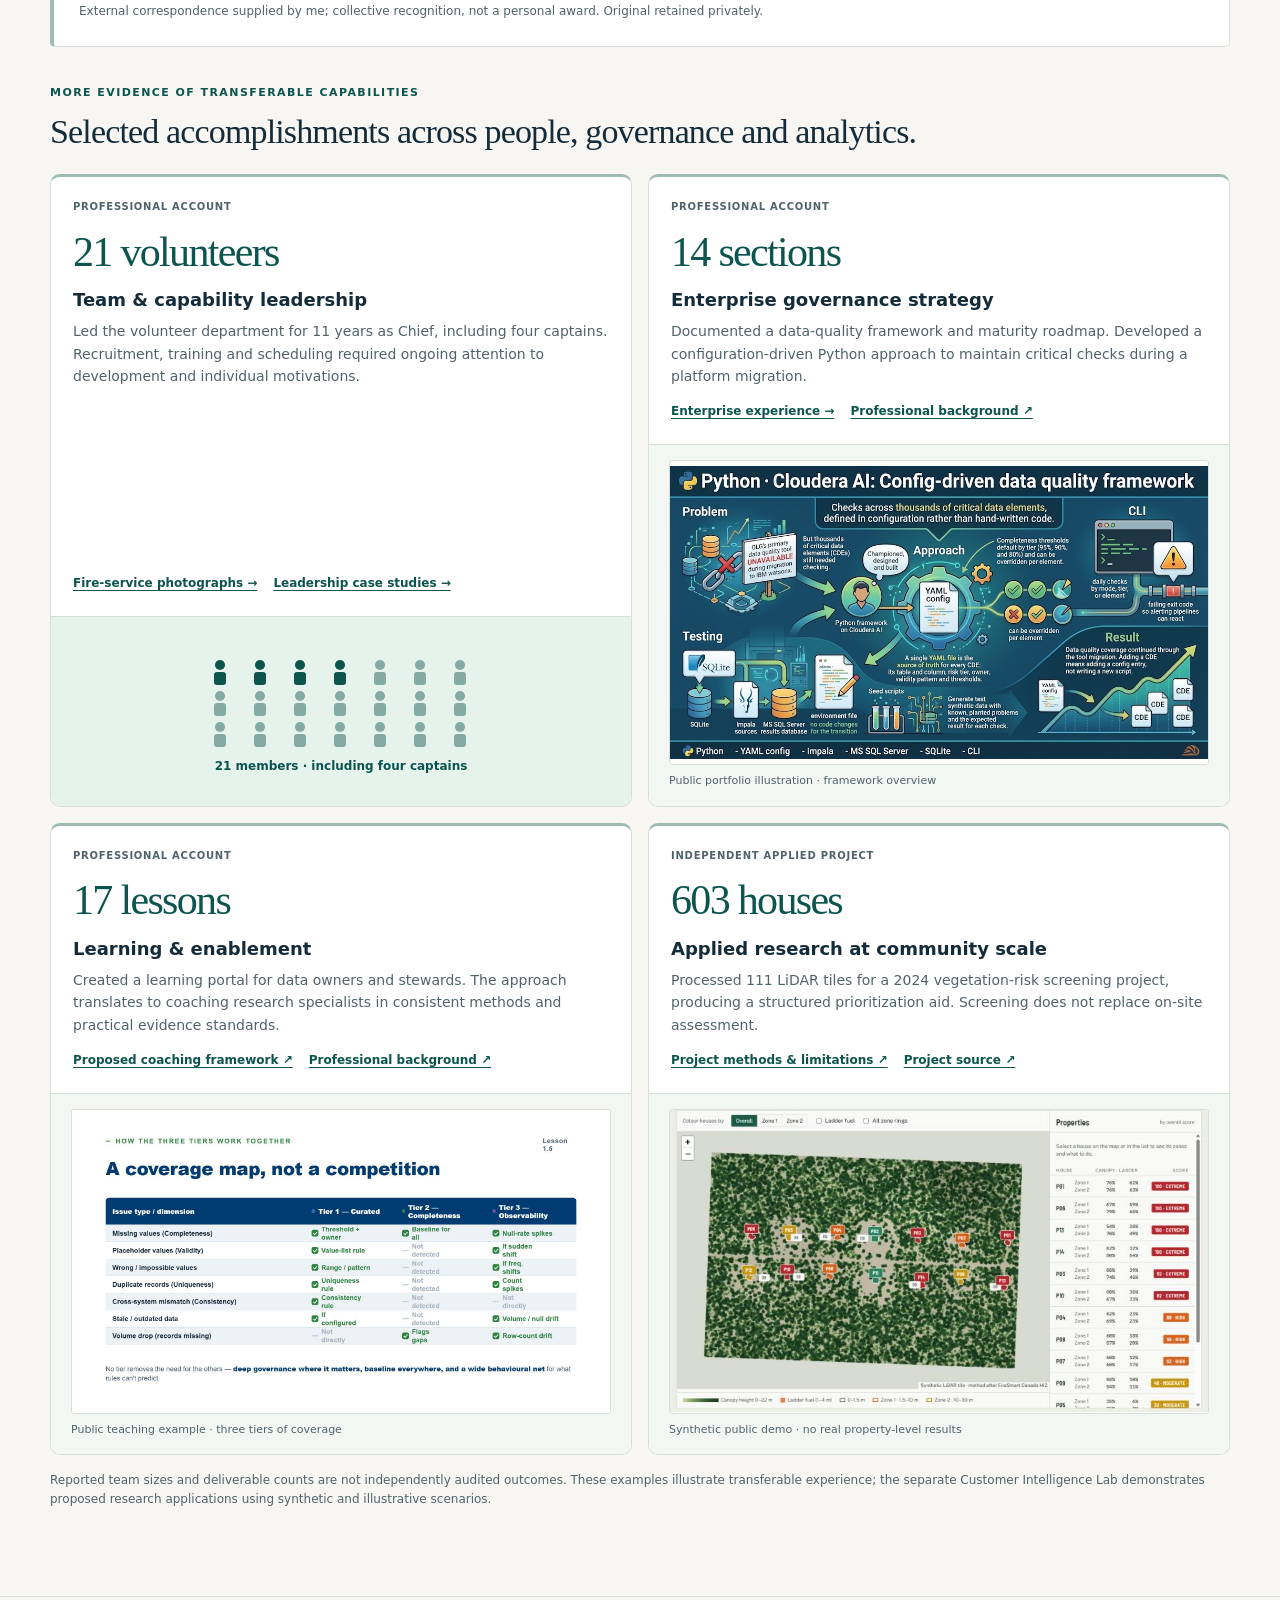
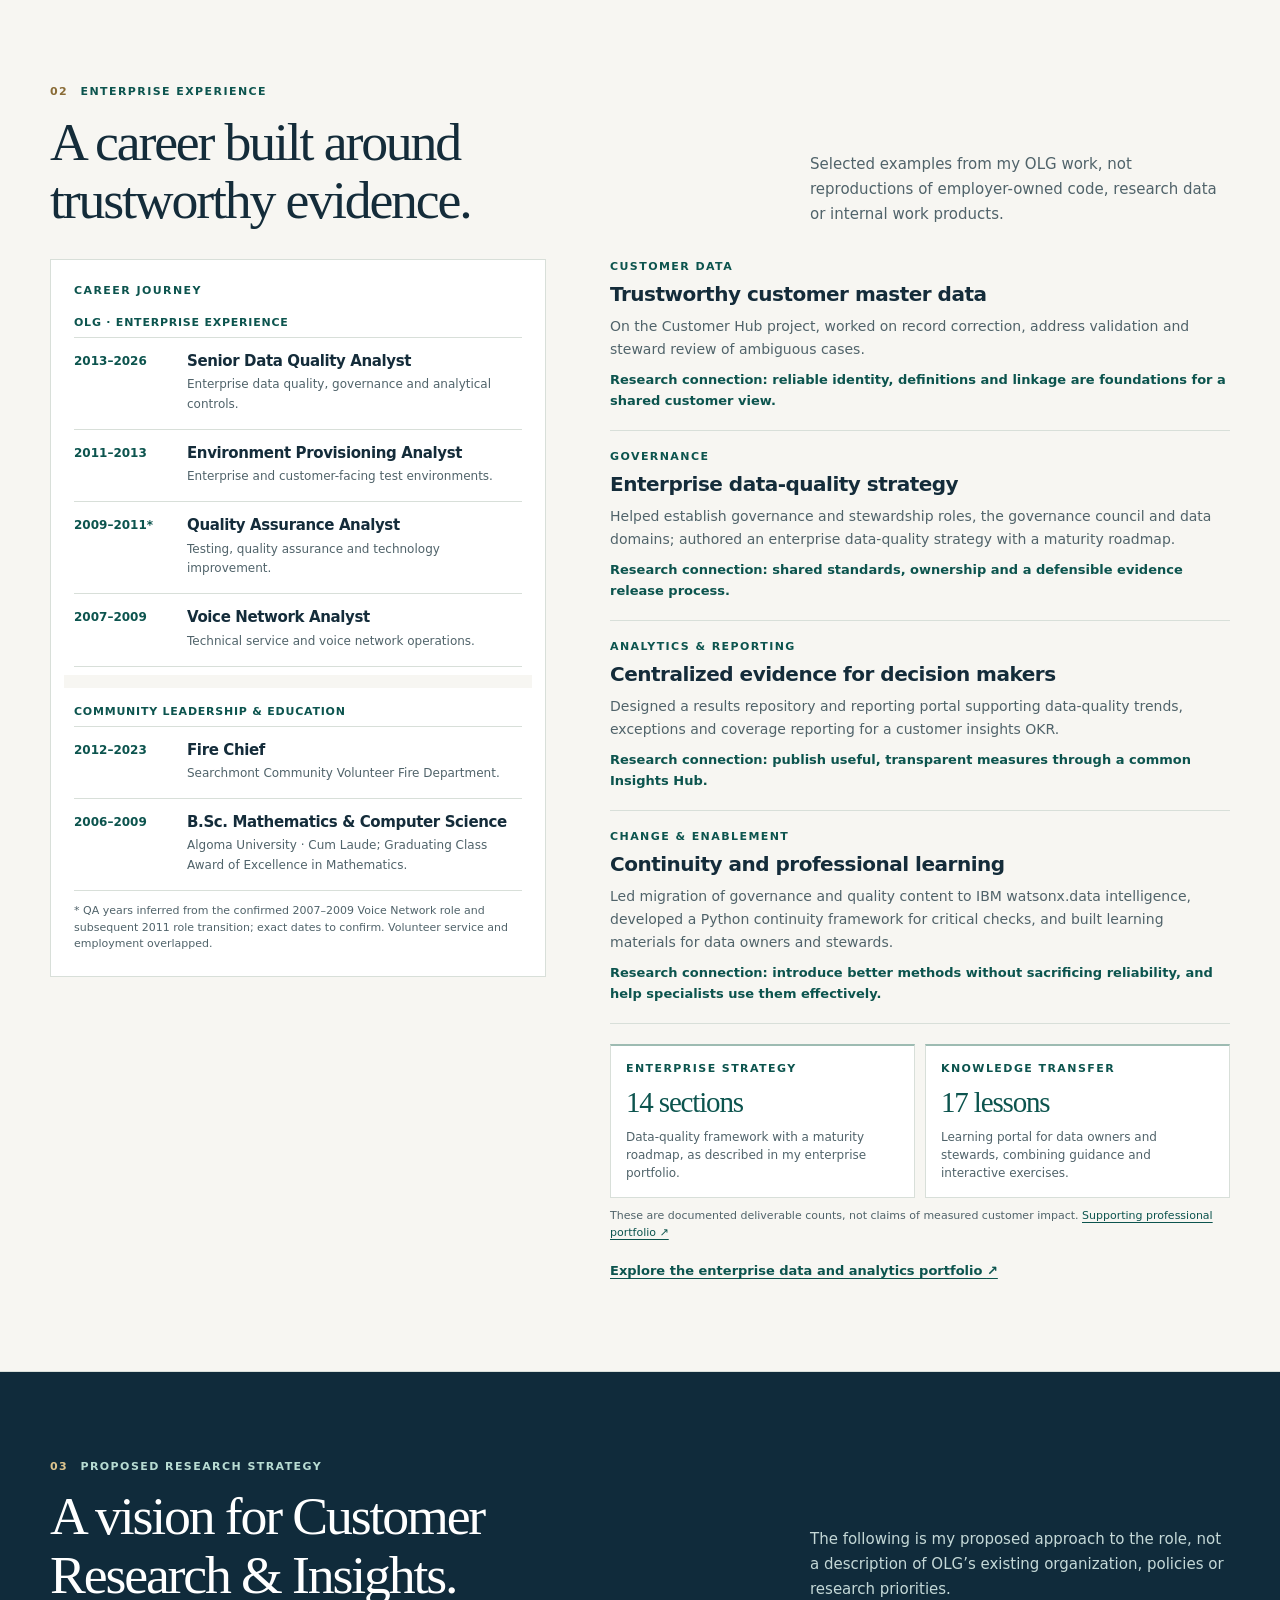
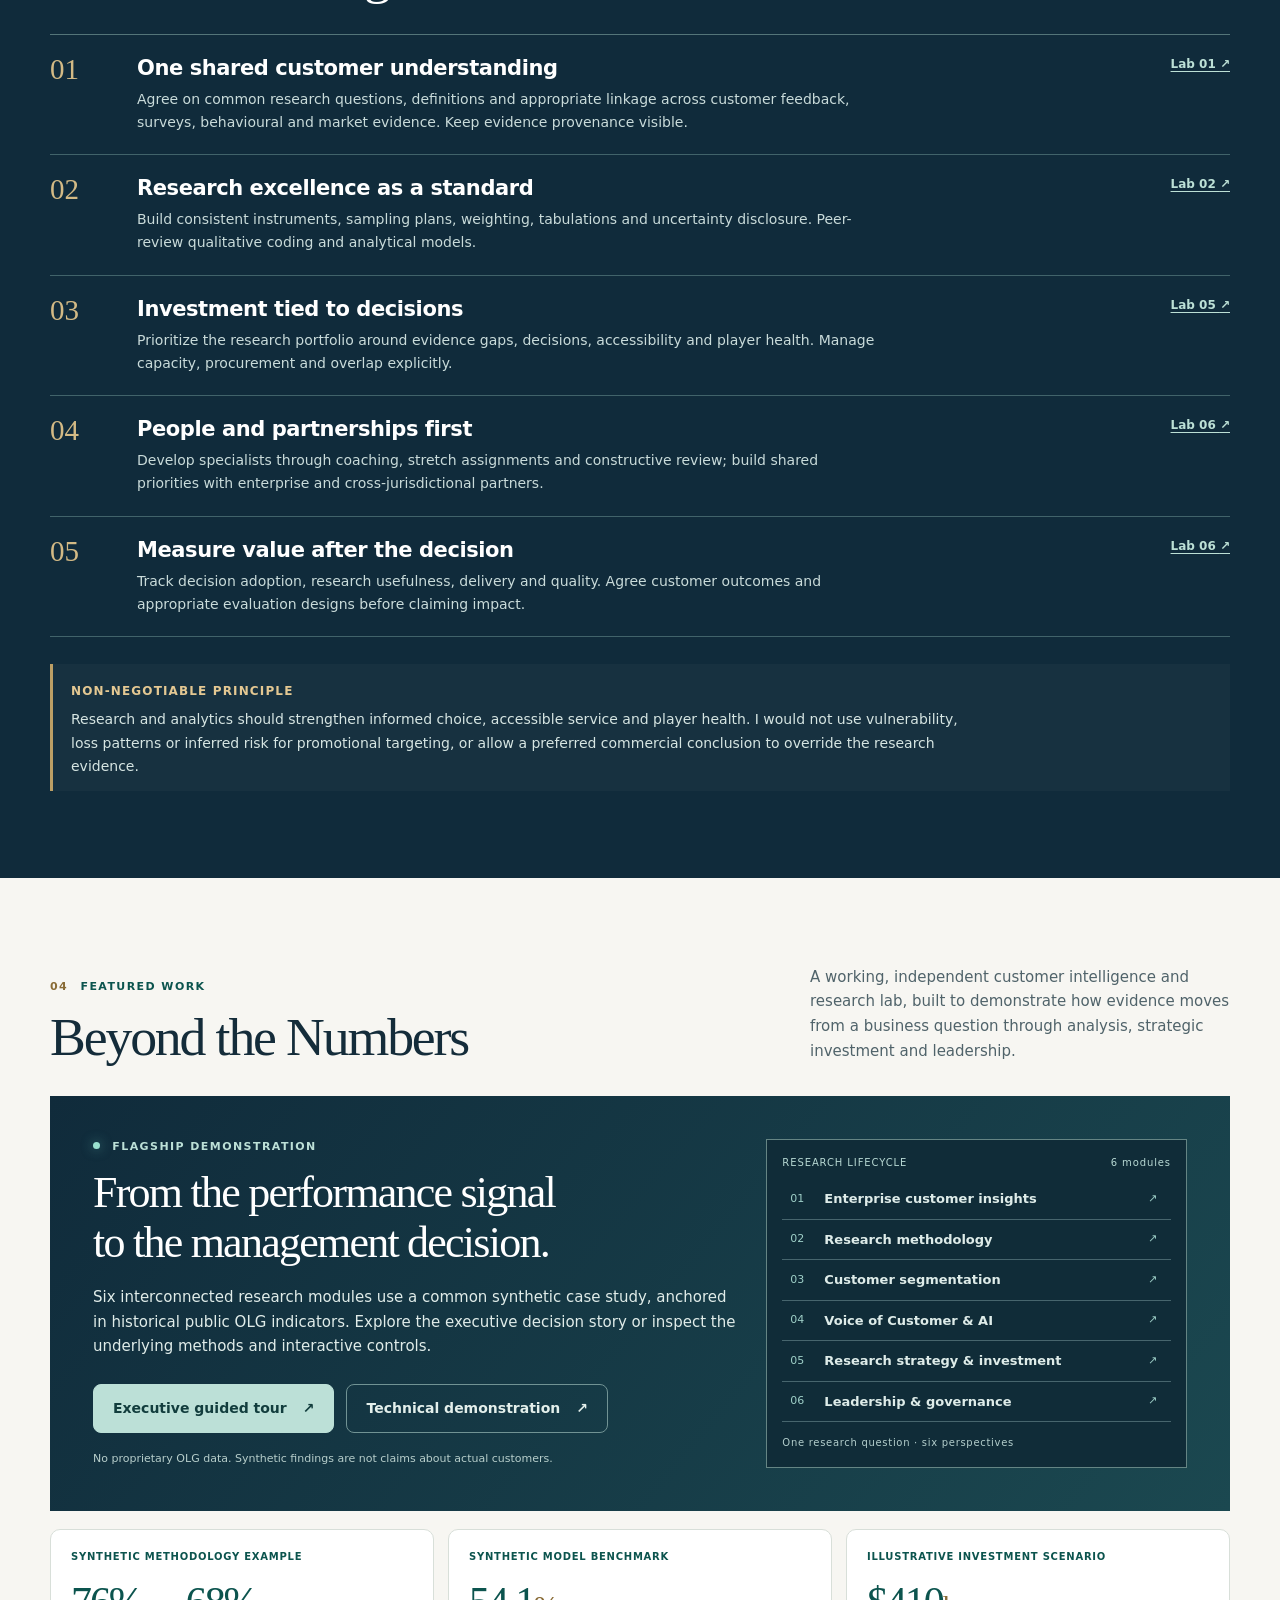
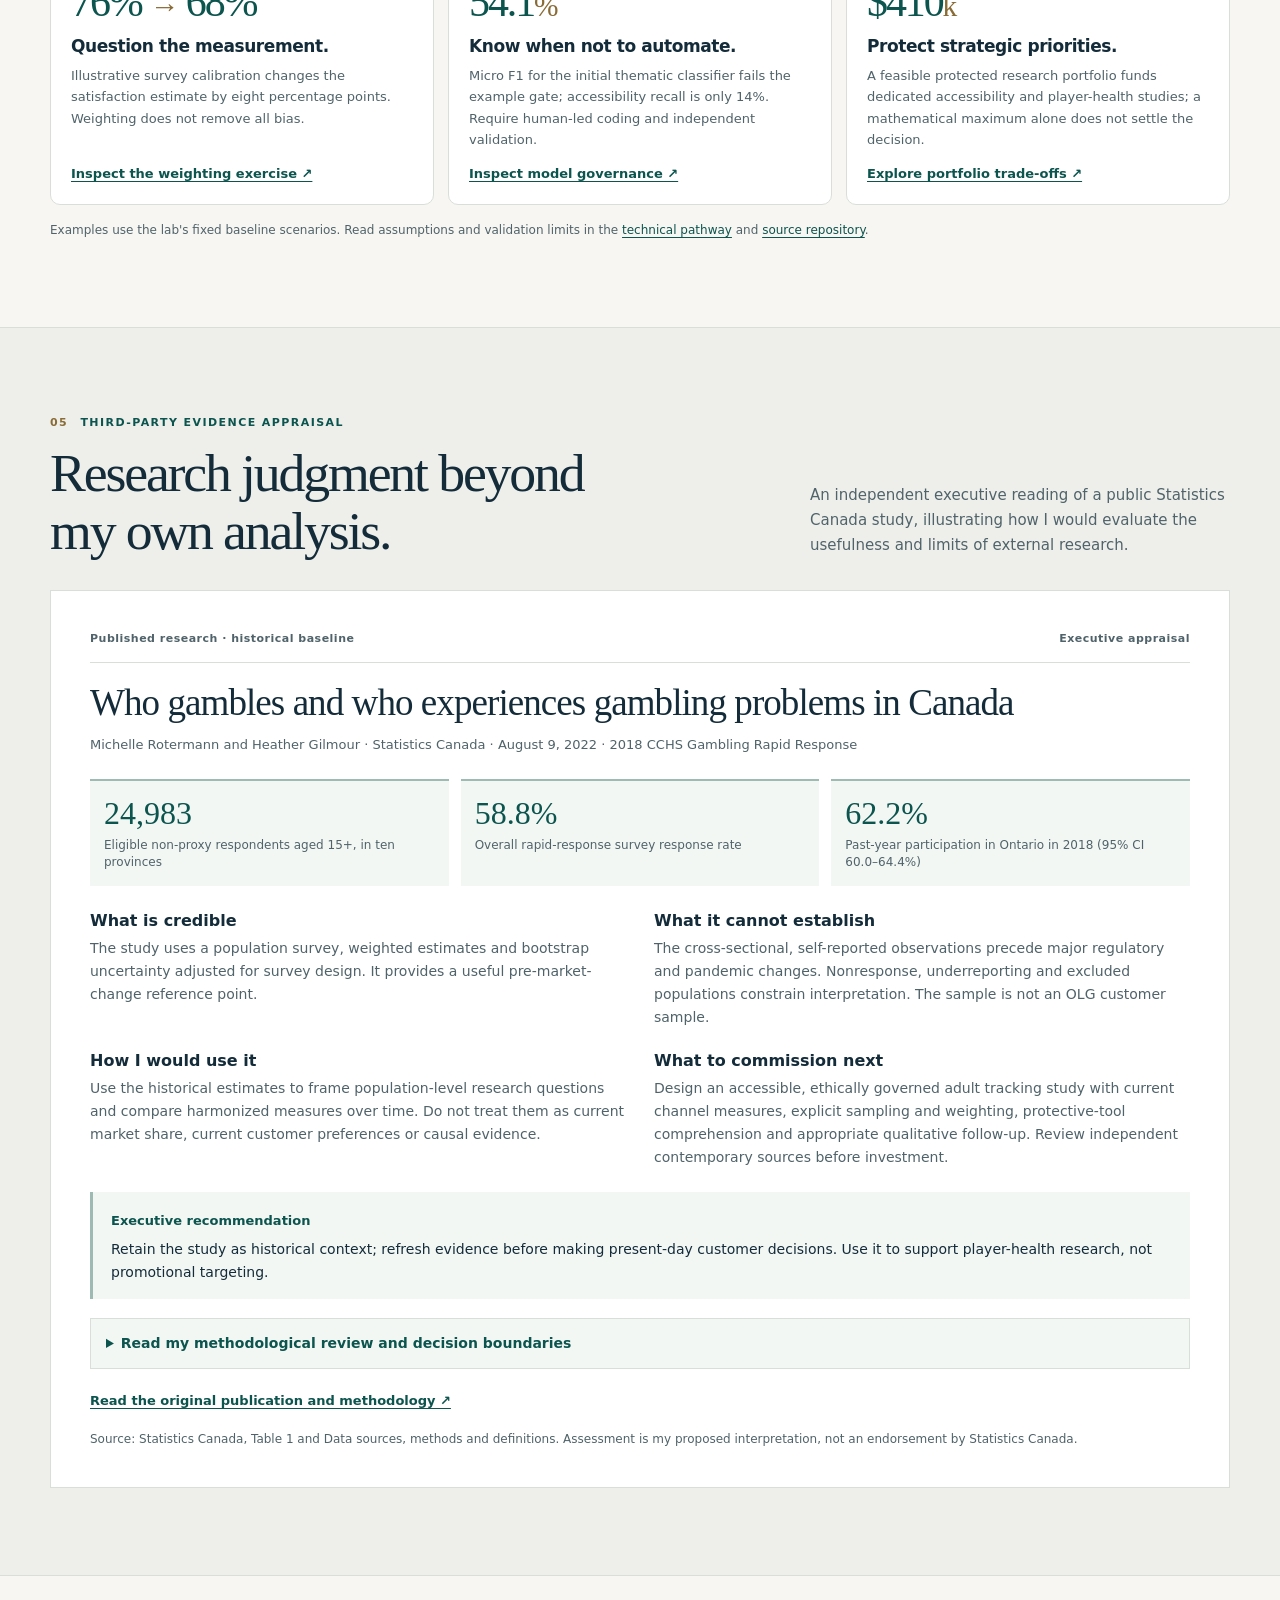
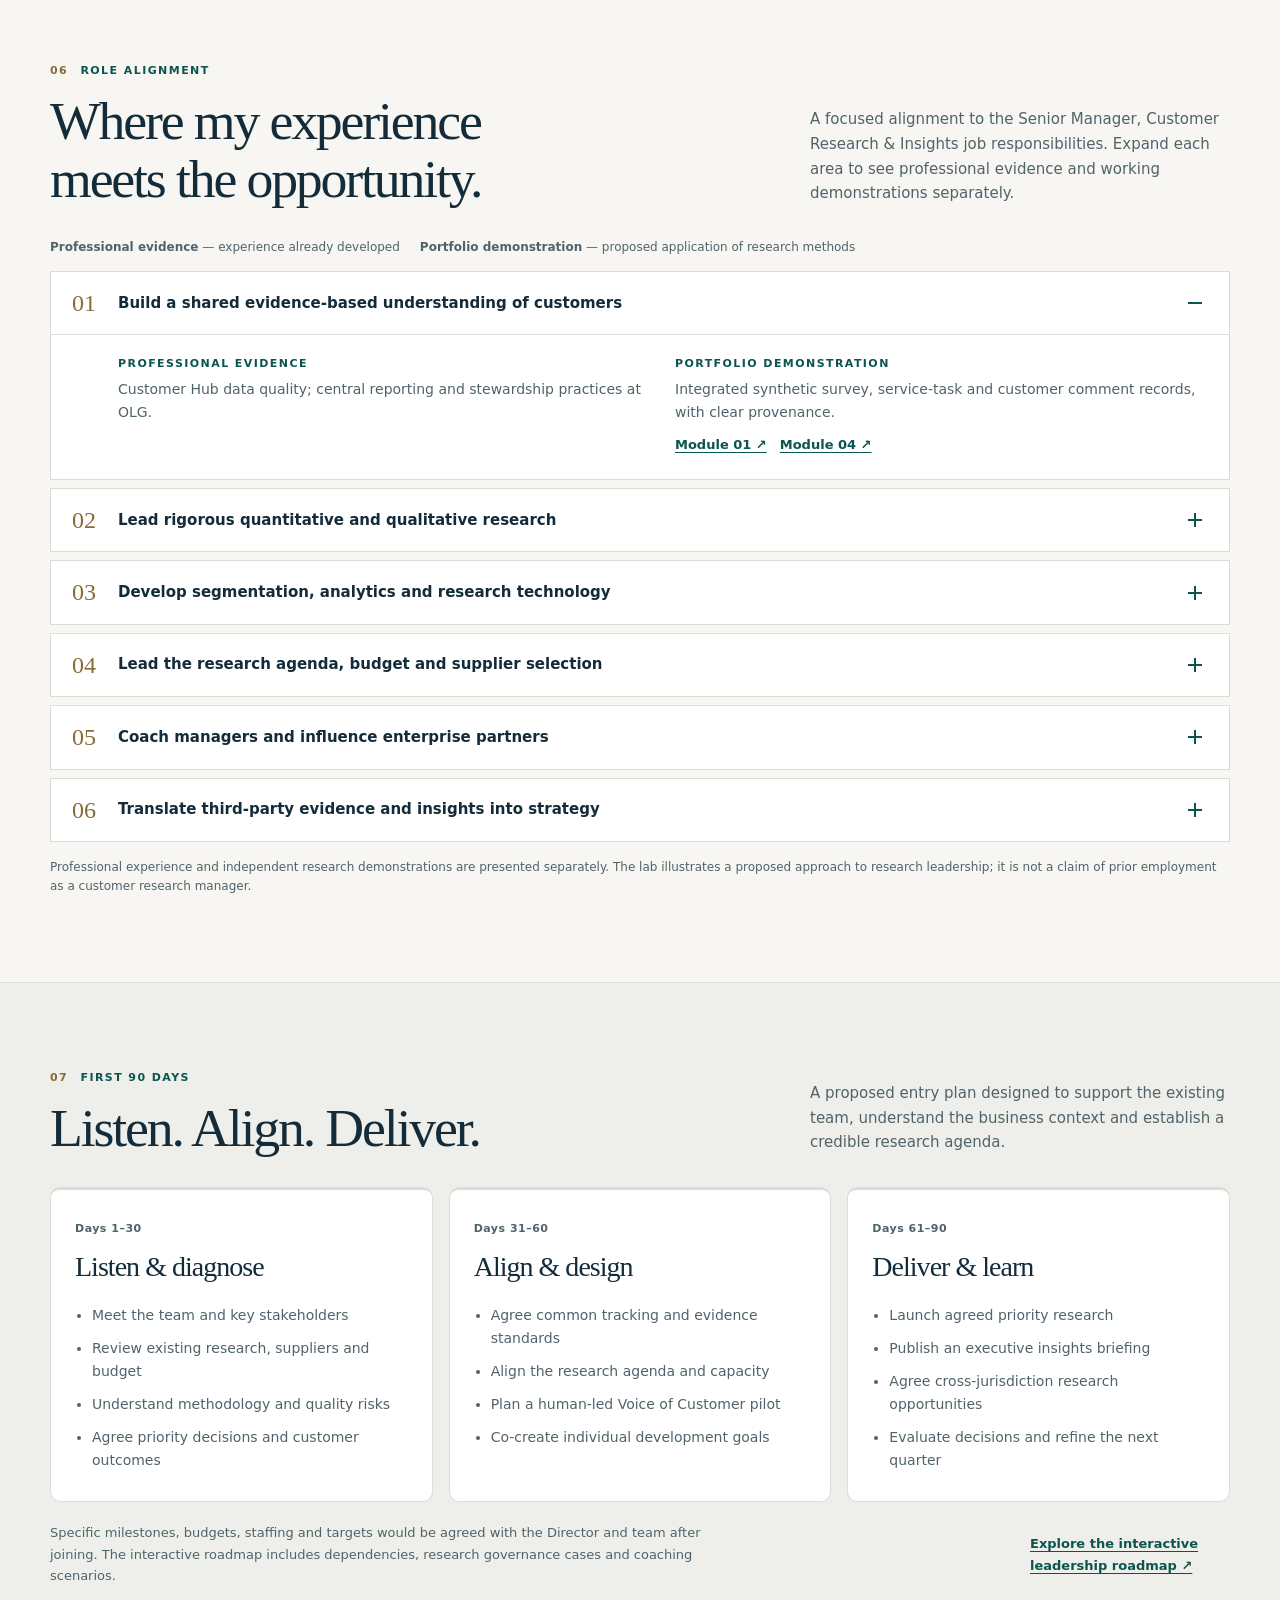
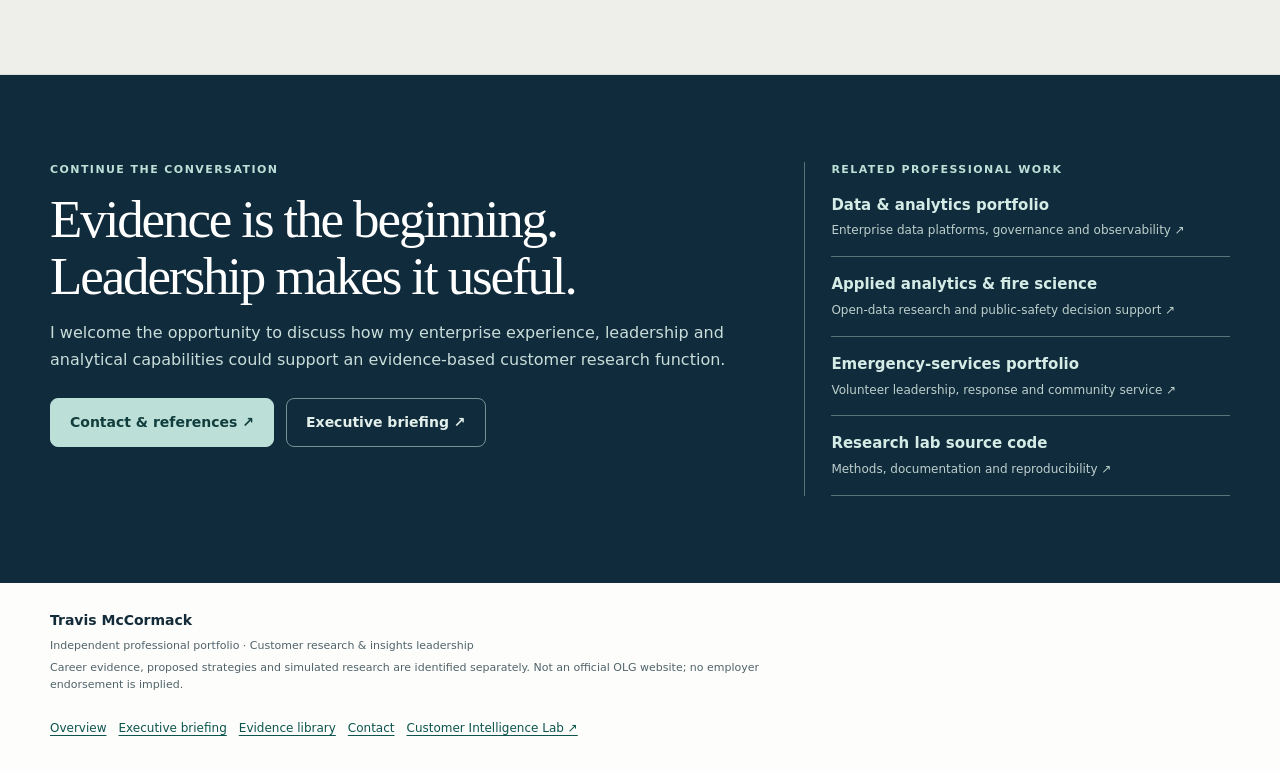
==== commit 643803d4: "Clarify Fire Chief and incident command responsibilities in recognition narrative" ====
--- a/public/index.html
+++ b/public/index.html
@@ -15,7 +15,7 @@
 <h4 class="impact-subheading">The project journey</h4><div class="impact-journey" aria-label="Reported skatepark project milestones"><article><span class="impact-year">2003</span><h4>Build momentum</h4><p>The association began with a wooden park and pursued municipal and provincial funding for a permanent facility.</p></article><article><span class="impact-year">2009</span><h4>Deliver phase one</h4><p>The concrete park officially opened, with support from government, community partners and the Trillium Foundation. Opening-day demand already highlighted capacity concerns.</p></article><article><span class="impact-year">2016</span><h4>Continue listening</h4><p>At the Go Skate SSM event, I argued for expansion. I described growth in attendance, while acknowledging that I did not have an exact count.</p></article></div>
 <div class="impact-analysis"><div><p class="eyebrow">The leadership lesson</p><h4>Delivery is a milestone, not the end of the work.</h4><p>The service was delivered, but demand continued to inform the discussion about future capacity. A project can meet its initial objective and still leave important needs unresolved.</p></div><div><p class="eyebrow">Transfer to research leadership</p><h4>Make demand and outcomes measurable.</h4><p>For a customer research function, I would pair qualitative feedback with representative measures, transparent baselines and agreed evaluation criteria to guide the next investment.</p><a class="inline-link" href="https://searchmont-analytics.github.io/customer-intelligence-lab/#module-5">Explore investment decisions in the lab ↗</a></div></div>
 <h4 class="press-heading">Independent reporting &amp; original photo galleries</h4><div class="press-grid"><a class="press-card" href="https://www.sootoday.com/local-news/the-problem-with-our-new-skate-park-25-photos-124248"><span class="press-source">SooToday · Carol Martin · June 28, 2009</span><strong>The problem with our new skate park</strong><span class="press-caption">Opening-day coverage and 25-photo gallery.</span><span class="press-action">Read original article &amp; view photos <span aria-hidden="true">↗</span></span></a><a class="press-card" href="https://www.sootoday.com/local-news/the-skate-park-isnt-big-enough-for-the-community-that-we-have-11-photos-322287"><span class="press-source">SooToday · Kenneth Armstrong · June 21, 2016</span><strong>The skate park isn’t big enough for the community that we have</strong><span class="press-caption">Community demand, expansion advocacy and 11-photo gallery.</span><span class="press-action">Read original article &amp; view photos <span aria-hidden="true">↗</span></span></a></div></div></article>
-<article class="impact-recognition" aria-labelledby="opp-recognition-title"><div><p class="eyebrow">Partner recognition · February 2016</p><h3 id="opp-recognition-title">Teamwork recognized by the Ontario Provincial Police.</h3><p>Following a demanding remote winter response, correspondence from the Sault Ste. Marie Detachment recognized the responding teams' commitment, coordination and deployment of resources. The correspondence identifies my role as Fire Chief among the responding personnel. This recognition reflects my ability to build a flexible, compassionate and effective team, ready to respond at a moment’s notice in demanding and unpredictable circumstances.</p><p class="source-note">External correspondence supplied by me; collective recognition, not a personal award. Original retained privately.</p></div><div class="impact-recognition-side"><span class="library-type">Evidence &amp; professional background</span><a class="inline-link" href="evidence.html#recognition">Read the recognition summary →</a><a class="inline-link" href="https://travis-mccormack-emergency-service.com/">Emergency-services portfolio ↗</a></div></article><div class="impact-more"><p class="eyebrow">More evidence of transferable capabilities</p><h3>Selected accomplishments across people, governance and analytics.</h3><div class="impact-grid"><article class="impact-achievement"><div class="impact-achievement-copy"><span class="impact-tag">Professional account</span><strong class="impact-number">21 volunteers</strong><h4>Team &amp; capability leadership</h4><p>Led the volunteer department for 11 years as Chief, including four captains. Recruitment, training and scheduling required ongoing attention to development and individual motivations.</p><div class="impact-achievement-links"><a class="inline-link" href="#leadership-visuals">Fire-service photographs →</a><a class="inline-link" href="#leadership">Leadership case studies →</a></div></div><div class="impact-team-visual" aria-hidden="true"><svg viewBox="0 0 300 105" role="presentation"><g fill="#0c544e"><circle cx="29" cy="20" r="5" opacity="1"/><rect x="23" y="27" width="12" height="13" rx="3" opacity="1"/><circle cx="69" cy="20" r="5" opacity="1"/><rect x="63" y="27" width="12" height="13" rx="3" opacity="1"/><circle cx="109" cy="20" r="5" opacity="1"/><rect x="103" y="27" width="12" height="13" rx="3" opacity="1"/><circle cx="149" cy="20" r="5" opacity="1"/><rect x="143" y="27" width="12" height="13" rx="3" opacity="1"/><circle cx="189" cy="20" r="5" opacity="0.45"/><rect x="183" y="27" width="12" height="13" rx="3" opacity="0.45"/><circle cx="229" cy="20" r="5" opacity="0.45"/><rect x="223" y="27" width="12" height="13" rx="3" opacity="0.45"/><circle cx="269" cy="20" r="5" opacity="0.45"/><rect x="263" y="27" width="12" height="13" rx="3" opacity="0.45"/><circle cx="29" cy="51" r="5" opacity="0.45"/><rect x="23" y="58" width="12" height="13" rx="3" opacity="0.45"/><circle cx="69" cy="51" r="5" opacity="0.45"/><rect x="63" y="58" width="12" height="13" rx="3" opacity="0.45"/><circle cx="109" cy="51" r="5" opacity="0.45"/><rect x="103" y="58" width="12" height="13" rx="3" opacity="0.45"/><circle cx="149" cy="51" r="5" opacity="0.45"/><rect x="143" y="58" width="12" height="13" rx="3" opacity="0.45"/><circle cx="189" cy="51" r="5" opacity="0.45"/><rect x="183" y="58" width="12" height="13" rx="3" opacity="0.45"/><circle cx="229" cy="51" r="5" opacity="0.45"/><rect x="223" y="58" width="12" height="13" rx="3" opacity="0.45"/><circle cx="269" cy="51" r="5" opacity="0.45"/><rect x="263" y="58" width="12" height="13" rx="3" opacity="0.45"/><circle cx="29" cy="82" r="5" opacity="0.45"/><rect x="23" y="89" width="12" height="13" rx="3" opacity="0.45"/><circle cx="69" cy="82" r="5" opacity="0.45"/><rect x="63" y="89" width="12" height="13" rx="3" opacity="0.45"/><circle cx="109" cy="82" r="5" opacity="0.45"/><rect x="103" y="89" width="12" height="13" rx="3" opacity="0.45"/><circle cx="149" cy="82" r="5" opacity="0.45"/><rect x="143" y="89" width="12" height="13" rx="3" opacity="0.45"/><circle cx="189" cy="82" r="5" opacity="0.45"/><rect x="183" y="89" width="12" height="13" rx="3" opacity="0.45"/><circle cx="229" cy="82" r="5" opacity="0.45"/><rect x="223" y="89" width="12" height="13" rx="3" opacity="0.45"/><circle cx="269" cy="82" r="5" opacity="0.45"/><rect x="263" y="89" width="12" height="13" rx="3" opacity="0.45"/></g></svg><span>21 members · including four captains</span></div></article><article class="impact-achievement"><div class="impact-achievement-copy"><span class="impact-tag">Professional account</span><strong class="impact-number">14 sections</strong><h4>Enterprise governance strategy</h4><p>Documented a data-quality framework and maturity roadmap. Developed a configuration-driven Python approach to maintain critical checks during a platform migration.</p><div class="impact-achievement-links"><a class="inline-link" href="#experience">Enterprise experience →</a><a class="inline-link" href="https://data-analytics-travis-mccormack.com/">Professional background ↗</a></div></div><figure class="impact-project-image"><a href="assets/governance-framework.jpg" aria-label="Open full-size image: Public portfolio illustration · framework overview"><img src="assets/governance-framework.jpg" width="1024" height="559" alt="Public portfolio infographic of a configuration-driven data-quality framework." loading="lazy" decoding="async"></a><figcaption>Public portfolio illustration · framework overview</figcaption></figure></article><article class="impact-achievement"><div class="impact-achievement-copy"><span class="impact-tag">Professional account</span><strong class="impact-number">17 lessons</strong><h4>Learning &amp; enablement</h4><p>Created a learning portal for data owners and stewards. The approach translates to coaching research specialists in consistent methods and practical evidence standards.</p><div class="impact-achievement-links"><a class="inline-link" href="https://searchmont-analytics.github.io/customer-intelligence-lab/#module-6">Proposed coaching framework ↗</a><a class="inline-link" href="https://data-analytics-travis-mccormack.com/">Professional background ↗</a></div></div><figure class="impact-project-image"><a href="assets/lesson-coverage-map.png" aria-label="Open full-size image: Public teaching example · three tiers of coverage"><img src="assets/lesson-coverage-map.png" width="1649" height="928" alt="Public lesson graphic comparing three tiers of data-quality coverage." loading="lazy" decoding="async"></a><figcaption>Public teaching example · three tiers of coverage</figcaption></figure></article><article class="impact-achievement"><div class="impact-achievement-copy"><span class="impact-tag">Independent applied project</span><strong class="impact-number">603 houses</strong><h4>Applied research at community scale</h4><p>Processed 111 LiDAR tiles for a 2024 vegetation-risk screening project, producing a structured prioritization aid. Screening does not replace on-site assessment.</p><div class="impact-achievement-links"><a class="inline-link" href="https://travis-mccormack-analytics.com/#projects">Project methods &amp; limitations ↗</a><a class="inline-link" href="https://github.com/searchmont-analytics/smt-firesmart-assessment-lidar">Project source ↗</a></div></div><figure class="impact-project-image"><a href="assets/firesmart-demo.png" aria-label="Open full-size image: Synthetic public demo · no real property-level results"><img src="assets/firesmart-demo.png" width="752" height="422" alt="Public synthetic FireSmart demonstration map and screening table." loading="lazy" decoding="async"></a><figcaption>Synthetic public demo · no real property-level results</figcaption></figure></article></div><p class="source-note">Reported team sizes and deliverable counts are not independently audited outcomes. These examples illustrate transferable experience; the separate Customer Intelligence Lab demonstrates proposed research applications using synthetic and illustrative scenarios.</p></div>
+<article class="impact-recognition" aria-labelledby="opp-recognition-title"><div><p class="eyebrow">Partner recognition · February 2016</p><h3 id="opp-recognition-title">Teamwork recognized by the Ontario Provincial Police.</h3><p>Following a demanding remote winter response, correspondence from the Sault Ste. Marie Detachment recognized the responding teams' commitment, coordination and deployment of resources. The correspondence identifies my role as the Fire Chief and Incident Command of the lead agency with the primary responsibility of coordination of all participants and delivery of a successful outcome. This recognition reflects my ability to build a flexible, compassionate and effective team, ready to respond at a moment’s notice in demanding and unpredictable circumstances.</p><p class="source-note">External correspondence supplied by me; collective recognition, not a personal award. Original retained privately.</p></div><div class="impact-recognition-side"><span class="library-type">Evidence &amp; professional background</span><a class="inline-link" href="evidence.html#recognition">Read the recognition summary →</a><a class="inline-link" href="https://travis-mccormack-emergency-service.com/">Emergency-services portfolio ↗</a></div></article><div class="impact-more"><p class="eyebrow">More evidence of transferable capabilities</p><h3>Selected accomplishments across people, governance and analytics.</h3><div class="impact-grid"><article class="impact-achievement"><div class="impact-achievement-copy"><span class="impact-tag">Professional account</span><strong class="impact-number">21 volunteers</strong><h4>Team &amp; capability leadership</h4><p>Led the volunteer department for 11 years as Chief, including four captains. Recruitment, training and scheduling required ongoing attention to development and individual motivations.</p><div class="impact-achievement-links"><a class="inline-link" href="#leadership-visuals">Fire-service photographs →</a><a class="inline-link" href="#leadership">Leadership case studies →</a></div></div><div class="impact-team-visual" aria-hidden="true"><svg viewBox="0 0 300 105" role="presentation"><g fill="#0c544e"><circle cx="29" cy="20" r="5" opacity="1"/><rect x="23" y="27" width="12" height="13" rx="3" opacity="1"/><circle cx="69" cy="20" r="5" opacity="1"/><rect x="63" y="27" width="12" height="13" rx="3" opacity="1"/><circle cx="109" cy="20" r="5" opacity="1"/><rect x="103" y="27" width="12" height="13" rx="3" opacity="1"/><circle cx="149" cy="20" r="5" opacity="1"/><rect x="143" y="27" width="12" height="13" rx="3" opacity="1"/><circle cx="189" cy="20" r="5" opacity="0.45"/><rect x="183" y="27" width="12" height="13" rx="3" opacity="0.45"/><circle cx="229" cy="20" r="5" opacity="0.45"/><rect x="223" y="27" width="12" height="13" rx="3" opacity="0.45"/><circle cx="269" cy="20" r="5" opacity="0.45"/><rect x="263" y="27" width="12" height="13" rx="3" opacity="0.45"/><circle cx="29" cy="51" r="5" opacity="0.45"/><rect x="23" y="58" width="12" height="13" rx="3" opacity="0.45"/><circle cx="69" cy="51" r="5" opacity="0.45"/><rect x="63" y="58" width="12" height="13" rx="3" opacity="0.45"/><circle cx="109" cy="51" r="5" opacity="0.45"/><rect x="103" y="58" width="12" height="13" rx="3" opacity="0.45"/><circle cx="149" cy="51" r="5" opacity="0.45"/><rect x="143" y="58" width="12" height="13" rx="3" opacity="0.45"/><circle cx="189" cy="51" r="5" opacity="0.45"/><rect x="183" y="58" width="12" height="13" rx="3" opacity="0.45"/><circle cx="229" cy="51" r="5" opacity="0.45"/><rect x="223" y="58" width="12" height="13" rx="3" opacity="0.45"/><circle cx="269" cy="51" r="5" opacity="0.45"/><rect x="263" y="58" width="12" height="13" rx="3" opacity="0.45"/><circle cx="29" cy="82" r="5" opacity="0.45"/><rect x="23" y="89" width="12" height="13" rx="3" opacity="0.45"/><circle cx="69" cy="82" r="5" opacity="0.45"/><rect x="63" y="89" width="12" height="13" rx="3" opacity="0.45"/><circle cx="109" cy="82" r="5" opacity="0.45"/><rect x="103" y="89" width="12" height="13" rx="3" opacity="0.45"/><circle cx="149" cy="82" r="5" opacity="0.45"/><rect x="143" y="89" width="12" height="13" rx="3" opacity="0.45"/><circle cx="189" cy="82" r="5" opacity="0.45"/><rect x="183" y="89" width="12" height="13" rx="3" opacity="0.45"/><circle cx="229" cy="82" r="5" opacity="0.45"/><rect x="223" y="89" width="12" height="13" rx="3" opacity="0.45"/><circle cx="269" cy="82" r="5" opacity="0.45"/><rect x="263" y="89" width="12" height="13" rx="3" opacity="0.45"/></g></svg><span>21 members · including four captains</span></div></article><article class="impact-achievement"><div class="impact-achievement-copy"><span class="impact-tag">Professional account</span><strong class="impact-number">14 sections</strong><h4>Enterprise governance strategy</h4><p>Documented a data-quality framework and maturity roadmap. Developed a configuration-driven Python approach to maintain critical checks during a platform migration.</p><div class="impact-achievement-links"><a class="inline-link" href="#experience">Enterprise experience →</a><a class="inline-link" href="https://data-analytics-travis-mccormack.com/">Professional background ↗</a></div></div><figure class="impact-project-image"><a href="assets/governance-framework.jpg" aria-label="Open full-size image: Public portfolio illustration · framework overview"><img src="assets/governance-framework.jpg" width="1024" height="559" alt="Public portfolio infographic of a configuration-driven data-quality framework." loading="lazy" decoding="async"></a><figcaption>Public portfolio illustration · framework overview</figcaption></figure></article><article class="impact-achievement"><div class="impact-achievement-copy"><span class="impact-tag">Professional account</span><strong class="impact-number">17 lessons</strong><h4>Learning &amp; enablement</h4><p>Created a learning portal for data owners and stewards. The approach translates to coaching research specialists in consistent methods and practical evidence standards.</p><div class="impact-achievement-links"><a class="inline-link" href="https://searchmont-analytics.github.io/customer-intelligence-lab/#module-6">Proposed coaching framework ↗</a><a class="inline-link" href="https://data-analytics-travis-mccormack.com/">Professional background ↗</a></div></div><figure class="impact-project-image"><a href="assets/lesson-coverage-map.png" aria-label="Open full-size image: Public teaching example · three tiers of coverage"><img src="assets/lesson-coverage-map.png" width="1649" height="928" alt="Public lesson graphic comparing three tiers of data-quality coverage." loading="lazy" decoding="async"></a><figcaption>Public teaching example · three tiers of coverage</figcaption></figure></article><article class="impact-achievement"><div class="impact-achievement-copy"><span class="impact-tag">Independent applied project</span><strong class="impact-number">603 houses</strong><h4>Applied research at community scale</h4><p>Processed 111 LiDAR tiles for a 2024 vegetation-risk screening project, producing a structured prioritization aid. Screening does not replace on-site assessment.</p><div class="impact-achievement-links"><a class="inline-link" href="https://travis-mccormack-analytics.com/#projects">Project methods &amp; limitations ↗</a><a class="inline-link" href="https://github.com/searchmont-analytics/smt-firesmart-assessment-lidar">Project source ↗</a></div></div><figure class="impact-project-image"><a href="assets/firesmart-demo.png" aria-label="Open full-size image: Synthetic public demo · no real property-level results"><img src="assets/firesmart-demo.png" width="752" height="422" alt="Public synthetic FireSmart demonstration map and screening table." loading="lazy" decoding="async"></a><figcaption>Synthetic public demo · no real property-level results</figcaption></figure></article></div><p class="source-note">Reported team sizes and deliverable counts are not independently audited outcomes. These examples illustrate transferable experience; the separate Customer Intelligence Lab demonstrates proposed research applications using synthetic and illustrative scenarios.</p></div>
 </div></section>
 <section class="section" id="experience"><div class="wrap"><div class="section-heading"><div><p class="eyebrow"><span>02</span> Enterprise experience</p><h2>A career built around<br>trustworthy evidence.</h2></div><p class="section-intro">Selected examples from my OLG work, not reproductions of employer-owned code, research data or internal work products.</p></div><div class="experience-grid"><div class="timeline"><p class="eyebrow">Career journey</p><p class="career-track-label">OLG · Enterprise experience</p><article><time>2013–2026</time><div><h3>Senior Data Quality Analyst</h3><p>Enterprise data quality, governance and analytical controls.</p></div></article><article><time>2011–2013</time><div><h3>Environment Provisioning Analyst</h3><p>Enterprise and customer-facing test environments.</p></div></article><article><time>2009–2011*</time><div><h3>Quality Assurance Analyst</h3><p>Testing, quality assurance and technology improvement.</p></div></article><article><time>2007–2009</time><div><h3>Voice Network Analyst</h3><p>Technical service and voice network operations.</p></div></article><div class="timeline-divider"></div><p class="career-track-label">Community leadership &amp; education</p><article><time>2012–2023</time><div><h3>Fire Chief</h3><p>Searchmont Community Volunteer Fire Department.</p></div></article><article><time>2006–2009</time><div><h3>B.Sc. Mathematics &amp; Computer Science</h3><p>Algoma University · Cum Laude; Graduating Class Award of Excellence in Mathematics.</p></div></article><small>* QA years inferred from the confirmed 2007–2009 Voice Network role and subsequent 2011 role transition; exact dates to confirm. Volunteer service and employment overlapped.</small></div><div class="achievement-list"><article><p class="eyebrow">Customer data</p><h3>Trustworthy customer master data</h3><p>On the Customer Hub project, worked on record correction, address validation and steward review of ambiguous cases.</p><p class="relevance">Research connection: reliable identity, definitions and linkage are foundations for a shared customer view.</p></article><article><p class="eyebrow">Governance</p><h3>Enterprise data-quality strategy</h3><p>Helped establish governance and stewardship roles, the governance council and data domains; authored an enterprise data-quality strategy with a maturity roadmap.</p><p class="relevance">Research connection: shared standards, ownership and a defensible evidence release process.</p></article><article><p class="eyebrow">Analytics &amp; reporting</p><h3>Centralized evidence for decision makers</h3><p>Designed a results repository and reporting portal supporting data-quality trends, exceptions and coverage reporting for a customer insights OKR.</p><p class="relevance">Research connection: publish useful, transparent measures through a common Insights Hub.</p></article><article><p class="eyebrow">Change &amp; enablement</p><h3>Continuity and professional learning</h3><p>Led migration of governance and quality content to IBM watsonx.data intelligence, developed a Python continuity framework for critical checks, and built learning materials for data owners and stewards.</p><p class="relevance">Research connection: introduce better methods without sacrificing reliability, and help specialists use them effectively.</p></article><div class="evidence-pair" aria-label="Selected enterprise deliverables"><article><p class="eyebrow">Enterprise strategy</p><strong>14 sections</strong><p>Data-quality framework with a maturity roadmap, as described in my enterprise portfolio.</p></article><article><p class="eyebrow">Knowledge transfer</p><strong>17 lessons</strong><p>Learning portal for data owners and stewards, combining guidance and interactive exercises.</p></article></div><div class="evidence-pair-note">These are documented deliverable counts, not claims of measured customer impact. <a href="https://data-analytics-travis-mccormack.com/">Supporting professional portfolio ↗</a></div><a class="inline-link" href="https://data-analytics-travis-mccormack.com/">Explore the enterprise data and analytics portfolio <span aria-hidden="true">↗</span></a></div></div></div></section>
 <section class="section strategy-section" id="strategy"><div class="wrap"><div class="section-heading"><div><p class="eyebrow"><span>03</span> Proposed research strategy</p><h2>A vision for Customer<br>Research &amp; Insights.</h2></div><p class="section-intro">The following is my proposed approach to the role, not a description of OLG’s existing organization, policies or research priorities.</p></div><div class="principles"><article><span class="principle-num">01</span><div><h3>One shared customer understanding</h3><p>Agree on common research questions, definitions and appropriate linkage across customer feedback, surveys, behavioural and market evidence. Keep evidence provenance visible.</p></div><a class="strategy-link" href="https://searchmont-analytics.github.io/customer-intelligence-lab/#module-1" aria-label="Explore One shared customer understanding in the lab">Lab 01 <span aria-hidden="true">↗</span></a></article><article><span class="principle-num">02</span><div><h3>Research excellence as a standard</h3><p>Build consistent instruments, sampling plans, weighting, tabulations and uncertainty disclosure. Peer-review qualitative coding and analytical models.</p></div><a class="strategy-link" href="https://searchmont-analytics.github.io/customer-intelligence-lab/#module-2" aria-label="Explore Research excellence as a standard in the lab">Lab 02 <span aria-hidden="true">↗</span></a></article><article><span class="principle-num">03</span><div><h3>Investment tied to decisions</h3><p>Prioritize the research portfolio around evidence gaps, decisions, accessibility and player health. Manage capacity, procurement and overlap explicitly.</p></div><a class="strategy-link" href="https://searchmont-analytics.github.io/customer-intelligence-lab/#module-5" aria-label="Explore Investment tied to decisions in the lab">Lab 05 <span aria-hidden="true">↗</span></a></article><article><span class="principle-num">04</span><div><h3>People and partnerships first</h3><p>Develop specialists through coaching, stretch assignments and constructive review; build shared priorities with enterprise and cross-jurisdictional partners.</p></div><a class="strategy-link" href="https://searchmont-analytics.github.io/customer-intelligence-lab/#module-6" aria-label="Explore People and partnerships first in the lab">Lab 06 <span aria-hidden="true">↗</span></a></article><article><span class="principle-num">05</span><div><h3>Measure value after the decision</h3><p>Track decision adoption, research usefulness, delivery and quality. Agree customer outcomes and appropriate evaluation designs before claiming impact.</p></div><a class="strategy-link" href="https://searchmont-analytics.github.io/customer-intelligence-lab/#module-6" aria-label="Explore Measure value after the decision in the lab">Lab 06 <span aria-hidden="true">↗</span></a></article></div><div class="strategy-note"><strong>Non-negotiable principle</strong><p>Research and analytics should strengthen informed choice, accessible service and player health. I would not use vulnerability, loss patterns or inferred risk for promotional targeting, or allow a preferred commercial conclusion to override the research evidence.</p></div></div></section>
